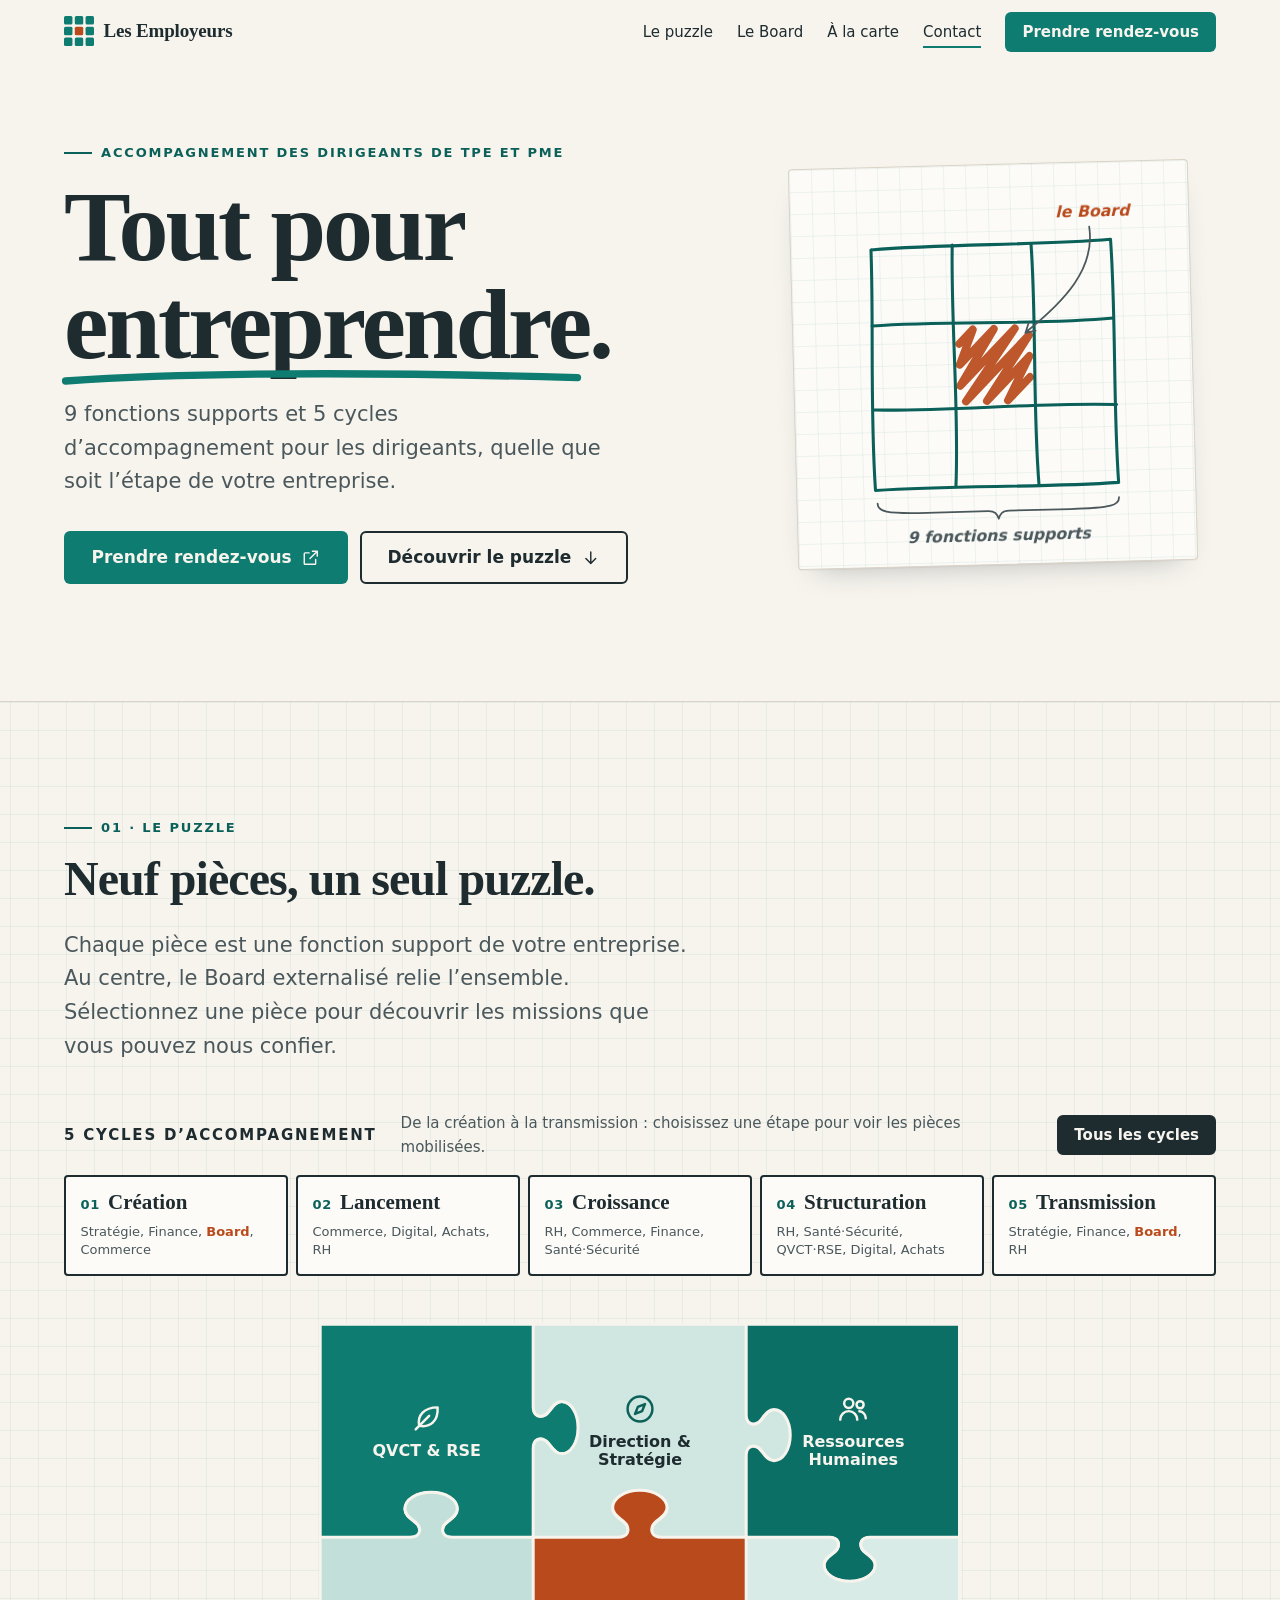
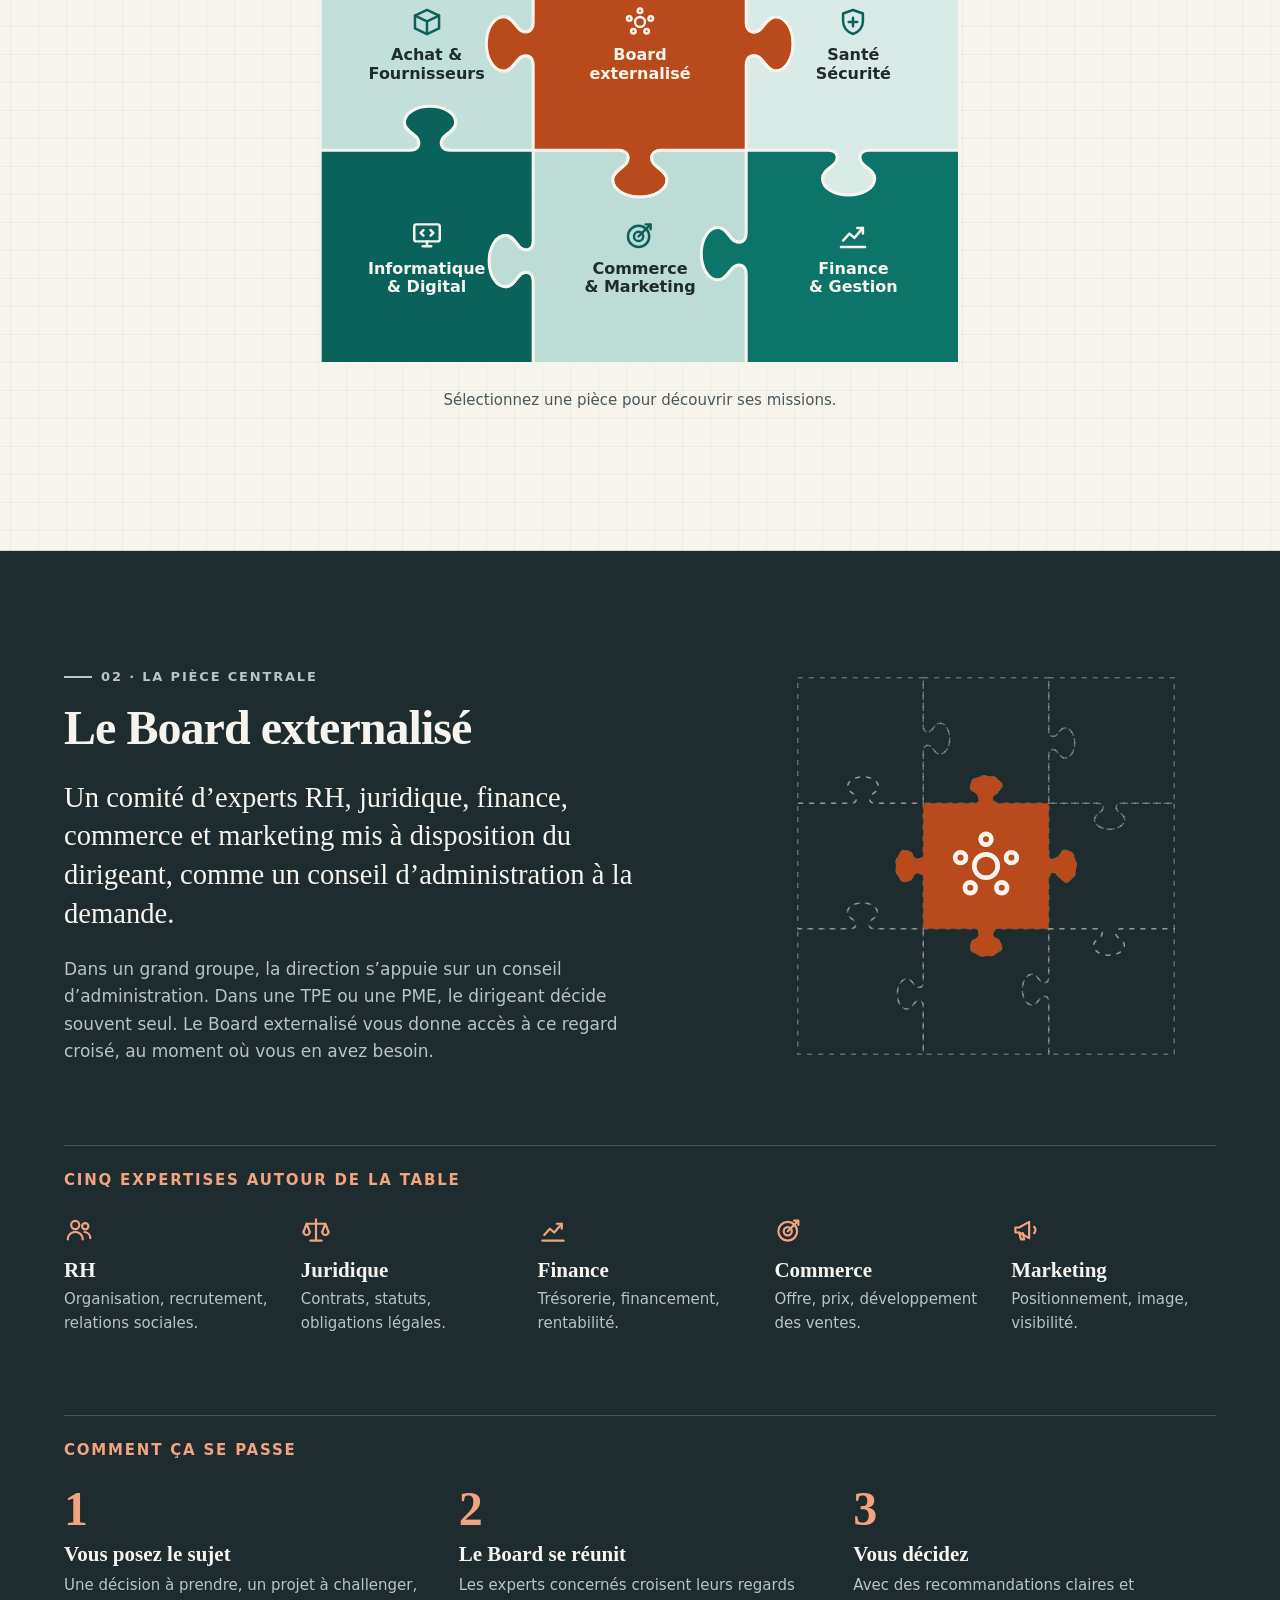
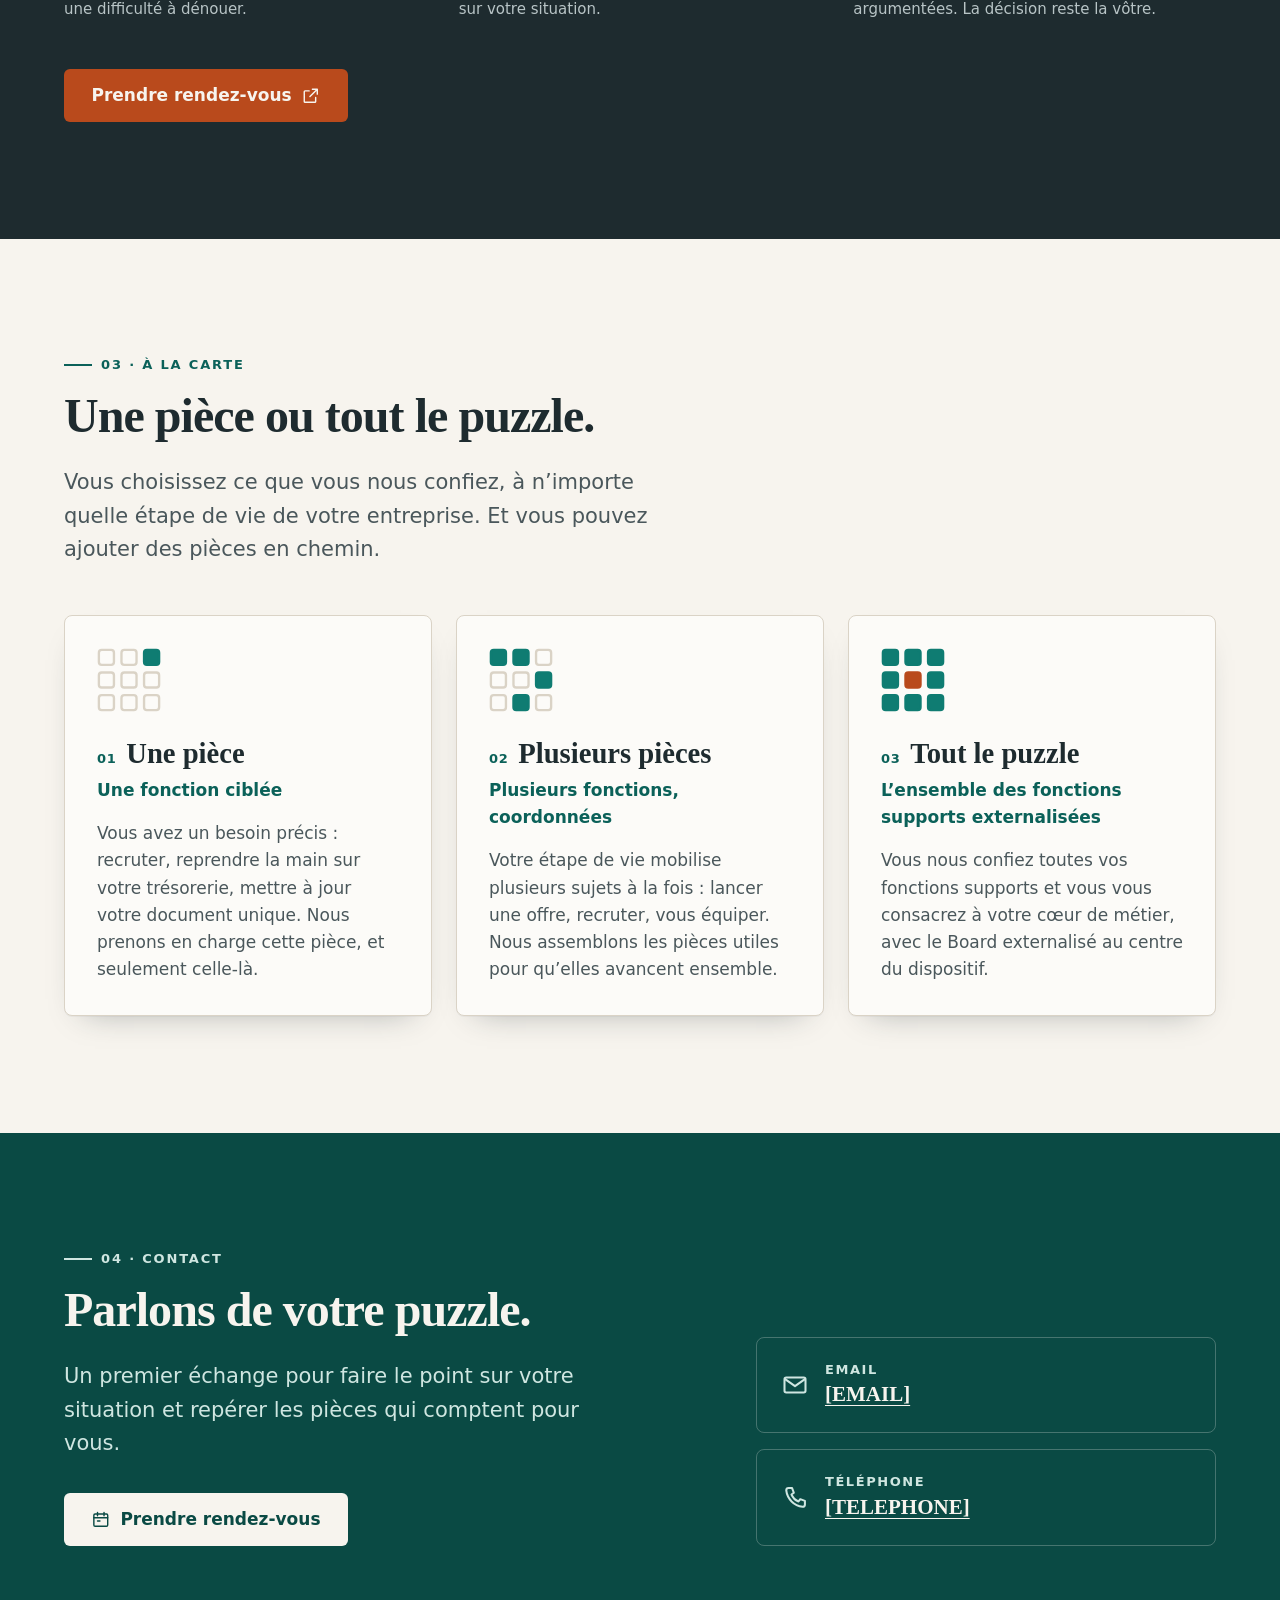
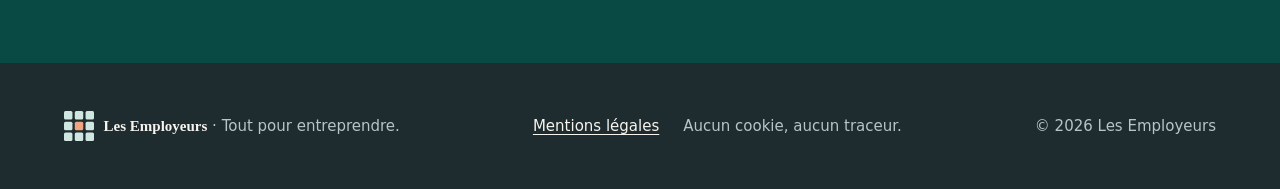
==== index.html @ e47e59ca "Site one-page Les Employeurs Site statique (HTML/CSS/JS, sans build ni ressource externe) : - puzzle" ====
<!doctype html>
<html lang="fr" class="no-js">
<head>
  <meta charset="utf-8">
  <meta name="viewport" content="width=device-width, initial-scale=1">
  <script>document.documentElement.className = document.documentElement.className.replace('no-js', 'js');</script>
  <title>Les Employeurs · Tout pour entreprendre</title>
  <meta name="description" content="Les Employeurs accompagne les dirigeants de TPE et PME : 9 fonctions supports et un Board externalisé, à confier une à une ou toutes ensemble, à chaque étape de vie de l’entreprise.">
  <link rel="canonical" href="https://les-employeurs.fr/">
  <meta name="theme-color" content="#F7F4EE">
  <link rel="icon" href="assets/img/favicon.svg" type="image/svg+xml">

  <!-- Open Graph -->
  <meta property="og:type" content="website">
  <meta property="og:locale" content="fr_FR">
  <meta property="og:site_name" content="Les Employeurs">
  <meta property="og:title" content="Les Employeurs · Tout pour entreprendre">
  <meta property="og:description" content="9 fonctions supports et 5 cycles d’accompagnement pour les dirigeants de TPE et PME, avec un Board externalisé en pièce centrale.">
  <meta property="og:url" content="https://les-employeurs.fr/">
  <meta property="og:image" content="https://les-employeurs.fr/assets/img/og-image.png">
  <meta property="og:image:alt" content="Le puzzle des 9 fonctions supports de Les Employeurs, avec le Board externalisé au centre.">
  <meta name="twitter:card" content="summary_large_image">

  <link rel="stylesheet" href="assets/css/styles.css">
  <script src="assets/js/main.js" defer></script>

  <script type="application/ld+json">
  {
    "@context": "https://schema.org",
    "@type": "ProfessionalService",
    "@id": "https://les-employeurs.fr/#organisation",
    "name": "Les Employeurs",
    "slogan": "Tout pour entreprendre.",
    "description": "Accompagnement des dirigeants de TPE et PME : 9 fonctions supports et 5 cycles d’accompagnement, avec un Board externalisé en pièce centrale.",
    "url": "https://les-employeurs.fr/",
    "logo": "https://les-employeurs.fr/assets/img/logo.svg",
    "image": "https://les-employeurs.fr/assets/img/og-image.png",
    "email": "[EMAIL]",
    "telephone": "[TELEPHONE]",
    "address": {
      "@type": "PostalAddress",
      "streetAddress": "[ADRESSE]"
    },
    "audience": {
      "@type": "BusinessAudience",
      "audienceType": "Dirigeants de TPE et PME"
    },
    "hasOfferCatalog": {
      "@type": "OfferCatalog",
      "name": "Fonctions supports",
      "itemListElement": [
        { "@type": "Offer", "itemOffered": { "@type": "Service", "name": "Direction & Stratégie" } },
        { "@type": "Offer", "itemOffered": { "@type": "Service", "name": "Ressources Humaines" } },
        { "@type": "Offer", "itemOffered": { "@type": "Service", "name": "QVCT & RSE" } },
        { "@type": "Offer", "itemOffered": { "@type": "Service", "name": "Achat & Fournisseurs" } },
        { "@type": "Offer", "itemOffered": { "@type": "Service", "name": "Board externalisé" } },
        { "@type": "Offer", "itemOffered": { "@type": "Service", "name": "Santé Sécurité" } },
        { "@type": "Offer", "itemOffered": { "@type": "Service", "name": "Informatique & Digital" } },
        { "@type": "Offer", "itemOffered": { "@type": "Service", "name": "Commerce & Marketing" } },
        { "@type": "Offer", "itemOffered": { "@type": "Service", "name": "Finance & Gestion" } }
      ]
    }
  }
  </script>
</head>
<body>
  <!-- Icônes (trait 1,75, coins arrondis), réutilisées via <use href="#…"> -->
  <svg class="sprite" aria-hidden="true" focusable="false">
    <symbol id="i-strategie" viewBox="0 0 24 24"><circle cx="12" cy="12" r="8.75"/><path d="m15.5 8.5-2 5-5 2 2-5z"/></symbol>
    <symbol id="i-rh" viewBox="0 0 24 24"><circle cx="9" cy="8" r="3.25"/><path d="M3 19.5c0-3.3 2.7-6 6-6s6 2.7 6 6"/><circle cx="17" cy="9" r="2.5"/><path d="M16.5 13.6c2.6.2 4.5 2.4 4.5 5"/></symbol>
    <symbol id="i-qvct" viewBox="0 0 24 24"><path d="M6.5 17.5C5 10 10 4.5 19.5 4.5c.5 9.5-5 14.5-13 13z"/><path d="m4 20 9.5-9.5"/></symbol>
    <symbol id="i-achats" viewBox="0 0 24 24"><path d="M3.5 7.5 12 3.5l8.5 4v9L12 20.5l-8.5-4z"/><path d="M3.5 7.5 12 11.5l8.5-4M12 11.5v9"/></symbol>
    <symbol id="i-board" viewBox="0 0 24 24"><circle cx="12" cy="12" r="3.5"/><circle cx="12" cy="4" r="1.6"/><circle cx="19.6" cy="9.5" r="1.6"/><circle cx="16.7" cy="18.5" r="1.6"/><circle cx="7.3" cy="18.5" r="1.6"/><circle cx="4.4" cy="9.5" r="1.6"/></symbol>
    <symbol id="i-sante" viewBox="0 0 24 24"><path d="M12 3.5 19 6v5.5c0 4.3-2.9 7.8-7 9-4.1-1.2-7-4.7-7-9V6z"/><path d="M12 9v6M9 12h6"/></symbol>
    <symbol id="i-digital" viewBox="0 0 24 24"><rect x="3" y="4.5" width="18" height="12" rx="1.5"/><path d="M9 20h6M12 16.5V20M9.5 8.5l-2 2 2 2M14.5 8.5l2 2-2 2"/></symbol>
    <symbol id="i-commerce" viewBox="0 0 24 24"><circle cx="11" cy="13" r="7.5"/><circle cx="11" cy="13" r="3.25"/><path d="m11 13 8.5-8.5M16 4.5h3.5V8"/></symbol>
    <symbol id="i-finance" viewBox="0 0 24 24"><path d="M3.5 20.5h17"/><path d="m5 16 4.5-5 3.5 3 6-7"/><path d="M15 7h4v4"/></symbol>
    <symbol id="i-juridique" viewBox="0 0 24 24"><path d="M12 3.5v17M7.5 20.5h9M4.5 7h15M2 13.5 4.5 7 7 13.5M17 13.5 19.5 7l2.5 6.5"/><path d="M2 13.5a2.5 2.5 0 0 0 5 0M17 13.5a2.5 2.5 0 0 0 5 0"/></symbol>
    <symbol id="i-marketing" viewBox="0 0 24 24"><path d="M3.5 10v4h3l8 4.5v-13l-8 4.5z"/><path d="M18.5 9.5a3.5 3.5 0 0 1 0 5"/><path d="m6.5 14 1.5 5.5h2.5L9.5 14.5"/></symbol>
    <symbol id="i-calendar" viewBox="0 0 24 24"><rect x="3.5" y="5" width="17" height="15" rx="1.5"/><path d="M3.5 9.5h17M8 3v4M16 3v4M8 13.5h3"/></symbol>
    <symbol id="i-mail" viewBox="0 0 24 24"><rect x="3" y="5.5" width="18" height="13" rx="1.5"/><path d="m3.5 7 8.5 6 8.5-6"/></symbol>
    <symbol id="i-phone" viewBox="0 0 24 24"><path d="M6.5 3.5h3l1.5 4-2 1.5a11 11 0 0 0 6 6l1.5-2 4 1.5v3a2 2 0 0 1-2 2A16 16 0 0 1 4.5 5.5a2 2 0 0 1 2-2z"/></symbol>
    <symbol id="i-external" viewBox="0 0 24 24"><path d="M14 4h6v6M20 4l-9 9M18 14v5a1 1 0 0 1-1 1H5a1 1 0 0 1-1-1V7a1 1 0 0 1 1-1h5"/></symbol>
    <symbol id="i-arrow-down" viewBox="0 0 24 24"><path d="M12 5v14M6 13l6 6 6-6"/></symbol>
    <symbol id="i-close" viewBox="0 0 24 24"><path d="M6 6l12 12M18 6 6 18"/></symbol>
    <symbol id="i-menu" viewBox="0 0 24 24"><path d="M4 7h16M4 12h16M4 17h16"/></symbol>
  </svg>

  <a class="skip-link" href="#contenu">Aller au contenu</a>

  <header class="site-header">
    <div class="container header-inner">
      <a class="brand" href="#accueil">
        <svg class="brand-mark" viewBox="0 0 32 32" aria-hidden="true" focusable="false">
          <rect x="0" y="0" width="9" height="9" rx="1.6"/><rect x="11.5" y="0" width="9" height="9" rx="1.6"/><rect x="23" y="0" width="9" height="9" rx="1.6"/>
          <rect x="0" y="11.5" width="9" height="9" rx="1.6"/><rect class="brand-mark-board" x="11.5" y="11.5" width="9" height="9" rx="1.6"/><rect x="23" y="11.5" width="9" height="9" rx="1.6"/>
          <rect x="0" y="23" width="9" height="9" rx="1.6"/><rect x="11.5" y="23" width="9" height="9" rx="1.6"/><rect x="23" y="23" width="9" height="9" rx="1.6"/>
        </svg>
        <span class="brand-name">Les Employeurs</span>
      </a>

      <nav class="site-nav" id="site-nav" aria-label="Navigation principale">
        <ul>
          <li><a href="#puzzle">Le puzzle</a></li>
          <li><a href="#board">Le Board</a></li>
          <li><a href="#formules">À la carte</a></li>
          <li><a href="#contact">Contact</a></li>
        </ul>
      </nav>

      <a class="btn btn--primary btn--sm header-cta" href="[URL_RDV]" target="_blank" rel="noopener"><span class="label-long">Prendre rendez-vous</span><span class="label-short" aria-hidden="true">Rendez-vous</span><span class="sr-only"> (nouvel onglet)</span></a>

      <button class="nav-toggle" type="button" aria-expanded="false" aria-controls="site-nav">
        <svg class="icon" aria-hidden="true" focusable="false"><use href="#i-menu"/></svg>
        <span class="sr-only">Menu</span>
      </button>
    </div>
  </header>

  <main id="contenu">

    <!-- ============ 1. Hero ============ -->
    <section class="hero" id="accueil" aria-labelledby="hero-title">
      <div class="container hero-grid">
        <div class="hero-text">
          <p class="kicker">Accompagnement des dirigeants de TPE et PME</p>
          <h1 class="hero-title" id="hero-title">Tout pour <span class="marker">entreprendre<svg class="marker-line" viewBox="0 0 320 12" aria-hidden="true" focusable="false"><path class="draw" pathLength="1" style="--d:.35s" d="M4 8.5C78 3.5 192 3 316 6.5"/></svg></span>.</h1>
          <p class="hero-lead">9 fonctions supports et 5 cycles d’accompagnement pour les dirigeants, quelle que soit l’étape de votre entreprise.</p>
          <div class="hero-actions">
            <a class="btn btn--primary btn--lg" href="[URL_RDV]" target="_blank" rel="noopener">Prendre rendez-vous<span class="sr-only"> (nouvel onglet)</span><svg class="icon" aria-hidden="true" focusable="false"><use href="#i-external"/></svg></a>
            <a class="btn btn--ghost btn--lg" href="#puzzle">Découvrir le puzzle<svg class="icon" aria-hidden="true" focusable="false"><use href="#i-arrow-down"/></svg></a>
          </div>
        </div>

        <figure class="sketch">
          <svg class="sketch-art" viewBox="0 0 400 410" role="img" aria-labelledby="sketch-title">
            <title id="sketch-title">Croquis : une grille de neuf pièces, la pièce centrale (le Board) coloriée en orange.</title>
            <path class="sk-hatch draw" pathLength="1" style="--d:1.1s" d="M162 176L178 160L162 200L202 160L162 224L226 160L168 242L242 168L192 242L242 192L216 242L242 216"/>
            <path class="sk-line draw" pathLength="1" style="--d:0s" d="M64 66C150 61 250 66 338 61C342 150 336 250 340 339C250 343 150 337 62 341C58 250 65 150 64 66"/>
            <path class="sk-line draw" pathLength="1" style="--d:.45s" d="M157 63C153 150 160 250 154 339"/>
            <path class="sk-line draw" pathLength="1" style="--d:.55s" d="M247 64C251 150 244 250 249 340"/>
            <path class="sk-line draw" pathLength="1" style="--d:.65s" d="M63 153C150 149 250 157 339 151"/>
            <path class="sk-line draw" pathLength="1" style="--d:.75s" d="M62 249C150 253 250 245 340 250"/>
            <path class="sk-note draw" pathLength="1" style="--d:1.6s" d="M314 46C320 94 284 130 238 165M249.7 163.1 238 165.5 242 154"/>
            <text class="sk-text sk-text--board fade" style="--d:1.7s" x="318" y="34" text-anchor="middle">le Board</text>
            <path class="sk-note draw" pathLength="1" style="--d:1.9s" d="M64 356C64 365 72 368 120 368H190C198 368 200 371 202 377C204 371 206 368 214 368H284C332 368 340 365 340 356"/>
            <text class="sk-text fade" style="--d:2s" x="202" y="402" text-anchor="middle">9 fonctions supports</text>
          </svg>
        </figure>
      </div>
    </section>

    <!-- ============ 2. Le puzzle ============ -->
    <section class="section section--puzzle" id="puzzle" aria-labelledby="puzzle-title">
      <div class="container">
        <header class="section-head">
          <p class="kicker">01 · Le puzzle</p>
          <h2 id="puzzle-title">Neuf pièces, un seul puzzle.</h2>
          <p class="section-lead">Chaque pièce est une fonction support de votre entreprise. Au centre, le Board externalisé relie l’ensemble. Sélectionnez une pièce pour découvrir les missions que vous pouvez nous confier.</p>
        </header>

        <!-- Frise des 5 cycles -->
        <div class="cycles">
          <div class="cycles-head">
            <h3 class="cycles-title">5 cycles d’accompagnement</h3>
            <p class="cycles-hint">De la création à la transmission : choisissez une étape pour voir les pièces mobilisées.</p>
            <button type="button" class="cycle-reset" data-cycle="all" aria-pressed="true">Tous les cycles</button>
          </div>
          <ol class="cycles-list">
            <li><button type="button" class="cycle-btn" data-cycle="creation" aria-pressed="false"><span class="cycle-num">01</span> <span class="cycle-name">Création</span> <span class="cycle-pieces">Stratégie, Finance, <b>Board</b>, Commerce</span></button></li>
            <li><button type="button" class="cycle-btn" data-cycle="lancement" aria-pressed="false"><span class="cycle-num">02</span> <span class="cycle-name">Lancement</span> <span class="cycle-pieces">Commerce, Digital, Achats, RH</span></button></li>
            <li><button type="button" class="cycle-btn" data-cycle="croissance" aria-pressed="false"><span class="cycle-num">03</span> <span class="cycle-name">Croissance</span> <span class="cycle-pieces">RH, Commerce, Finance, Santé·Sécurité</span></button></li>
            <li><button type="button" class="cycle-btn" data-cycle="structuration" aria-pressed="false"><span class="cycle-num">04</span> <span class="cycle-name">Structuration</span> <span class="cycle-pieces">RH, Santé·Sécurité, QVCT·RSE, Digital, Achats</span></button></li>
            <li><button type="button" class="cycle-btn" data-cycle="transmission" aria-pressed="false"><span class="cycle-num">05</span> <span class="cycle-name">Transmission</span> <span class="cycle-pieces">Stratégie, Finance, <b>Board</b>, RH</span></button></li>
          </ol>
        </div>

        <!-- Le puzzle 3×3 : chaque pièce ouvre son panneau de détail -->
        <div class="puzzle-wrap">
          <ul class="puzzle" role="list" aria-label="Les 9 pièces du puzzle">
          <li class="puzzle-slot">
            <button type="button" class="piece piece--dark" id="piece-qvct" data-piece="qvct" data-cycles="structuration" data-short="QVCT·RSE" commandfor="fonction-qvct" command="show-modal" aria-haspopup="dialog" style="--i:0">
              <span class="piece-body">
                <svg class="piece-shape" viewBox="-48 -48 296 296" aria-hidden="true" focusable="false">
                  <defs><path id="pz-qvct" d="M0 0L200 0L200 77.4C200 86.2 205.9 87.6 210.8 85.2C215.7 82.9 218.6 72.5 226.5 72.5C235.3 72.5 242.1 83.3 242.1 97C242.1 110.7 235.3 121.5 226.5 121.5C218.6 121.5 215.7 111.1 210.8 108.8C205.9 106.4 200 107.8 200 116.6L200 200L123.6 200C114.8 200 113.4 194.1 115.8 189.2C118.1 184.3 128.5 181.4 128.5 173.5C128.5 164.7 117.7 157.9 104 157.9C90.3 157.9 79.5 164.7 79.5 173.5C79.5 181.4 89.9 184.3 92.2 189.2C94.6 194.1 93.2 200 84.4 200L0 200L0 0Z" vector-effect="non-scaling-stroke"/></defs>
                  <use class="piece-fill" href="#pz-qvct"/>
                  <use class="piece-ring" href="#pz-qvct"/>
                  <use class="piece-ring-core" href="#pz-qvct"/>
                </svg>
                <span class="piece-content">
                  <svg class="icon piece-icon" aria-hidden="true" focusable="false"><use href="#i-qvct"/></svg>
                  <span class="piece-label">QVCT &amp; RSE</span>
                  <span class="piece-label-short" aria-hidden="true">QVCT·<wbr>RSE</span>
                </span>
              </span>
            </button>
          </li>
          <li class="puzzle-slot">
            <button type="button" class="piece piece--light" id="piece-strategie" data-piece="strategie" data-cycles="creation transmission" data-short="Stratégie" commandfor="fonction-strategie" command="show-modal" aria-haspopup="dialog" style="--i:1">
              <span class="piece-body">
                <svg class="piece-shape" viewBox="152 -48 296 296" aria-hidden="true" focusable="false">
                  <defs><path id="pz-strategie" d="M200 0L400 0L400 84.8C400 93.4 405.8 94.8 410.6 92.5C415.4 90.2 418.2 80 425.9 80C434.6 80 441.3 90.6 441.3 104C441.3 117.4 434.6 128 425.9 128C418.2 128 415.4 117.8 410.6 115.5C405.8 113.2 400 114.6 400 123.2L400 200L320.4 200C311.2 200 309.8 193.9 312.2 188.8C314.7 183.7 325.5 180.6 325.5 172.5C325.5 163.3 314.3 156.1 300 156.1C285.7 156.1 274.5 163.3 274.5 172.5C274.5 180.6 285.3 183.7 287.8 188.8C290.2 193.9 288.8 200 279.6 200L200 200L200 116.6C200 107.8 205.9 106.4 210.8 108.8C215.7 111.1 218.6 121.5 226.5 121.5C235.3 121.5 242.1 110.7 242.1 97C242.1 83.3 235.3 72.5 226.5 72.5C218.6 72.5 215.7 82.9 210.8 85.2C205.9 87.6 200 86.2 200 77.4L200 0Z" vector-effect="non-scaling-stroke"/></defs>
                  <use class="piece-fill" href="#pz-strategie"/>
                  <use class="piece-ring" href="#pz-strategie"/>
                  <use class="piece-ring-core" href="#pz-strategie"/>
                </svg>
                <span class="piece-content">
                  <svg class="icon piece-icon" aria-hidden="true" focusable="false"><use href="#i-strategie"/></svg>
                  <span class="piece-label">Direction &amp; Stratégie</span>
                  <span class="piece-label-short" aria-hidden="true">Stratégie</span>
                </span>
              </span>
            </button>
          </li>
          <li class="puzzle-slot">
            <button type="button" class="piece piece--dark" id="piece-rh" data-piece="rh" data-cycles="lancement croissance structuration transmission" data-short="RH" commandfor="fonction-rh" command="show-modal" aria-haspopup="dialog" style="--i:2">
              <span class="piece-body">
                <svg class="piece-shape" viewBox="352 -48 296 296" aria-hidden="true" focusable="false">
                  <defs><path id="pz-rh" d="M400 0L600 0L600 200L516.2 200C507.6 200 506.2 205.8 508.5 210.6C510.8 215.4 521 218.2 521 225.9C521 234.6 510.4 241.3 497 241.3C483.6 241.3 473 234.6 473 225.9C473 218.2 483.2 215.4 485.5 210.6C487.8 205.8 486.4 200 477.8 200L400 200L400 123.2C400 114.6 405.8 113.2 410.6 115.5C415.4 117.8 418.2 128 425.9 128C434.6 128 441.3 117.4 441.3 104C441.3 90.6 434.6 80 425.9 80C418.2 80 415.4 90.2 410.6 92.5C405.8 94.8 400 93.4 400 84.8L400 0Z" vector-effect="non-scaling-stroke"/></defs>
                  <use class="piece-fill" href="#pz-rh"/>
                  <use class="piece-ring" href="#pz-rh"/>
                  <use class="piece-ring-core" href="#pz-rh"/>
                </svg>
                <span class="piece-content">
                  <svg class="icon piece-icon" aria-hidden="true" focusable="false"><use href="#i-rh"/></svg>
                  <span class="piece-label">Ressources Humaines</span>
                  <span class="piece-label-short" aria-hidden="true">RH</span>
                </span>
              </span>
            </button>
          </li>
          <li class="puzzle-slot">
            <button type="button" class="piece piece--light" id="piece-achats" data-piece="achats" data-cycles="lancement structuration" data-short="Achats" commandfor="fonction-achats" command="show-modal" aria-haspopup="dialog" style="--i:3">
              <span class="piece-body">
                <svg class="piece-shape" viewBox="-48 152 296 296" aria-hidden="true" focusable="false">
                  <defs><path id="pz-achats" d="M0 200L84.4 200C93.2 200 94.6 194.1 92.2 189.2C89.9 184.3 79.5 181.4 79.5 173.5C79.5 164.7 90.3 157.9 104 157.9C117.7 157.9 128.5 164.7 128.5 173.5C128.5 181.4 118.1 184.3 115.8 189.2C113.4 194.1 114.8 200 123.6 200L200 200L200 279.6C200 288.8 193.9 290.2 188.8 287.8C183.7 285.3 180.6 274.5 172.5 274.5C163.3 274.5 156.1 285.7 156.1 300C156.1 314.3 163.3 325.5 172.5 325.5C180.6 325.5 183.7 314.7 188.8 312.2C193.9 309.8 200 311.2 200 320.4L200 400L122.2 400C113.6 400 112.2 394.2 114.5 389.4C116.8 384.6 127 381.8 127 374.1C127 365.4 116.4 358.7 103 358.7C89.6 358.7 79 365.4 79 374.1C79 381.8 89.2 384.6 91.5 389.4C93.8 394.2 92.4 400 83.8 400L0 400L0 200Z" vector-effect="non-scaling-stroke"/></defs>
                  <use class="piece-fill" href="#pz-achats"/>
                  <use class="piece-ring" href="#pz-achats"/>
                  <use class="piece-ring-core" href="#pz-achats"/>
                </svg>
                <span class="piece-content">
                  <svg class="icon piece-icon" aria-hidden="true" focusable="false"><use href="#i-achats"/></svg>
                  <span class="piece-label">Achat &amp; Fournisseurs</span>
                  <span class="piece-label-short" aria-hidden="true">Achats</span>
                </span>
              </span>
            </button>
          </li>
          <li class="puzzle-slot">
            <button type="button" class="piece piece--board" id="piece-board" data-piece="board" data-cycles="creation transmission" data-short="Board" commandfor="fonction-board" command="show-modal" aria-haspopup="dialog" style="--i:4">
              <span class="piece-body">
                <svg class="piece-shape" viewBox="152 152 296 296" aria-hidden="true" focusable="false">
                  <defs><path id="pz-board" d="M200 200L279.6 200C288.8 200 290.2 193.9 287.8 188.8C285.3 183.7 274.5 180.6 274.5 172.5C274.5 163.3 285.7 156.1 300 156.1C314.3 156.1 325.5 163.3 325.5 172.5C325.5 180.6 314.7 183.7 312.2 188.8C309.8 193.9 311.2 200 320.4 200L400 200L400 279.6C400 288.8 406.1 290.2 411.2 287.8C416.3 285.3 419.4 274.5 427.5 274.5C436.7 274.5 443.9 285.7 443.9 300C443.9 314.3 436.7 325.5 427.5 325.5C419.4 325.5 416.3 314.7 411.2 312.2C406.1 309.8 400 311.2 400 320.4L400 400L320.4 400C311.2 400 309.8 406.1 312.2 411.2C314.7 416.3 325.5 419.4 325.5 427.5C325.5 436.7 314.3 443.9 300 443.9C285.7 443.9 274.5 436.7 274.5 427.5C274.5 419.4 285.3 416.3 287.8 411.2C290.2 406.1 288.8 400 279.6 400L200 400L200 320.4C200 311.2 193.9 309.8 188.8 312.2C183.7 314.7 180.6 325.5 172.5 325.5C163.3 325.5 156.1 314.3 156.1 300C156.1 285.7 163.3 274.5 172.5 274.5C180.6 274.5 183.7 285.3 188.8 287.8C193.9 290.2 200 288.8 200 279.6L200 200Z" vector-effect="non-scaling-stroke"/></defs>
                  <use class="piece-fill" href="#pz-board"/>
                  <use class="piece-ring" href="#pz-board"/>
                  <use class="piece-ring-core" href="#pz-board"/>
                </svg>
                <span class="piece-content">
                  <svg class="icon piece-icon" aria-hidden="true" focusable="false"><use href="#i-board"/></svg>
                  <span class="piece-label">Board externalisé</span>
                  <span class="piece-label-short" aria-hidden="true">Board</span>
                </span>
              </span>
            </button>
          </li>
          <li class="puzzle-slot">
            <button type="button" class="piece piece--light" id="piece-sante" data-piece="sante" data-cycles="croissance structuration" data-short="Santé·Sécurité" commandfor="fonction-sante" command="show-modal" aria-haspopup="dialog" style="--i:5">
              <span class="piece-body">
                <svg class="piece-shape" viewBox="352 152 296 296" aria-hidden="true" focusable="false">
                  <defs><path id="pz-sante" d="M400 200L477.8 200C486.4 200 487.8 205.8 485.5 210.6C483.2 215.4 473 218.2 473 225.9C473 234.6 483.6 241.3 497 241.3C510.4 241.3 521 234.6 521 225.9C521 218.2 510.8 215.4 508.5 210.6C506.2 205.8 507.6 200 516.2 200L600 200L600 400L515.6 400C506.8 400 505.4 405.9 507.8 410.8C510.1 415.7 520.5 418.6 520.5 426.5C520.5 435.3 509.7 442.1 496 442.1C482.3 442.1 471.5 435.3 471.5 426.5C471.5 418.6 481.9 415.7 484.2 410.8C486.6 405.9 485.2 400 476.4 400L400 400L400 320.4C400 311.2 406.1 309.8 411.2 312.2C416.3 314.7 419.4 325.5 427.5 325.5C436.7 325.5 443.9 314.3 443.9 300C443.9 285.7 436.7 274.5 427.5 274.5C419.4 274.5 416.3 285.3 411.2 287.8C406.1 290.2 400 288.8 400 279.6L400 200Z" vector-effect="non-scaling-stroke"/></defs>
                  <use class="piece-fill" href="#pz-sante"/>
                  <use class="piece-ring" href="#pz-sante"/>
                  <use class="piece-ring-core" href="#pz-sante"/>
                </svg>
                <span class="piece-content">
                  <svg class="icon piece-icon" aria-hidden="true" focusable="false"><use href="#i-sante"/></svg>
                  <span class="piece-label">Santé Sécurité</span>
                  <span class="piece-label-short" aria-hidden="true">Santé·<wbr>Sécurité</span>
                </span>
              </span>
            </button>
          </li>
          <li class="puzzle-slot">
            <button type="button" class="piece piece--dark" id="piece-digital" data-piece="digital" data-cycles="lancement structuration" data-short="Digital" commandfor="fonction-digital" command="show-modal" aria-haspopup="dialog" style="--i:6">
              <span class="piece-body">
                <svg class="piece-shape" viewBox="-48 352 296 296" aria-hidden="true" focusable="false">
                  <defs><path id="pz-digital" d="M0 400L83.8 400C92.4 400 93.8 394.2 91.5 389.4C89.2 384.6 79 381.8 79 374.1C79 365.4 89.6 358.7 103 358.7C116.4 358.7 127 365.4 127 374.1C127 381.8 116.8 384.6 114.5 389.4C112.2 394.2 113.6 400 122.2 400L200 400L200 484.8C200 493.4 194.2 494.8 189.4 492.5C184.6 490.2 181.8 480 174.1 480C165.4 480 158.7 490.6 158.7 504C158.7 517.4 165.4 528 174.1 528C181.8 528 184.6 517.8 189.4 515.5C194.2 513.2 200 514.6 200 523.2L200 600L0 600L0 400Z" vector-effect="non-scaling-stroke"/></defs>
                  <use class="piece-fill" href="#pz-digital"/>
                  <use class="piece-ring" href="#pz-digital"/>
                  <use class="piece-ring-core" href="#pz-digital"/>
                </svg>
                <span class="piece-content">
                  <svg class="icon piece-icon" aria-hidden="true" focusable="false"><use href="#i-digital"/></svg>
                  <span class="piece-label">Informatique &amp; Digital</span>
                  <span class="piece-label-short" aria-hidden="true">Digital</span>
                </span>
              </span>
            </button>
          </li>
          <li class="puzzle-slot">
            <button type="button" class="piece piece--light" id="piece-commerce" data-piece="commerce" data-cycles="creation lancement croissance" data-short="Commerce" commandfor="fonction-commerce" command="show-modal" aria-haspopup="dialog" style="--i:7">
              <span class="piece-body">
                <svg class="piece-shape" viewBox="152 352 296 296" aria-hidden="true" focusable="false">
                  <defs><path id="pz-commerce" d="M200 400L279.6 400C288.8 400 290.2 406.1 287.8 411.2C285.3 416.3 274.5 419.4 274.5 427.5C274.5 436.7 285.7 443.9 300 443.9C314.3 443.9 325.5 436.7 325.5 427.5C325.5 419.4 314.7 416.3 312.2 411.2C309.8 406.1 311.2 400 320.4 400L400 400L400 477.4C400 486.2 394.1 487.6 389.2 485.2C384.3 482.9 381.4 472.5 373.5 472.5C364.7 472.5 357.9 483.3 357.9 497C357.9 510.7 364.7 521.5 373.5 521.5C381.4 521.5 384.3 511.1 389.2 508.8C394.1 506.4 400 507.8 400 516.6L400 600L200 600L200 523.2C200 514.6 194.2 513.2 189.4 515.5C184.6 517.8 181.8 528 174.1 528C165.4 528 158.7 517.4 158.7 504C158.7 490.6 165.4 480 174.1 480C181.8 480 184.6 490.2 189.4 492.5C194.2 494.8 200 493.4 200 484.8L200 400Z" vector-effect="non-scaling-stroke"/></defs>
                  <use class="piece-fill" href="#pz-commerce"/>
                  <use class="piece-ring" href="#pz-commerce"/>
                  <use class="piece-ring-core" href="#pz-commerce"/>
                </svg>
                <span class="piece-content">
                  <svg class="icon piece-icon" aria-hidden="true" focusable="false"><use href="#i-commerce"/></svg>
                  <span class="piece-label">Commerce &amp; Marketing</span>
                  <span class="piece-label-short" aria-hidden="true">Commerce</span>
                </span>
              </span>
            </button>
          </li>
          <li class="puzzle-slot">
            <button type="button" class="piece piece--dark" id="piece-finance" data-piece="finance" data-cycles="creation croissance transmission" data-short="Finance" commandfor="fonction-finance" command="show-modal" aria-haspopup="dialog" style="--i:8">
              <span class="piece-body">
                <svg class="piece-shape" viewBox="352 352 296 296" aria-hidden="true" focusable="false">
                  <defs><path id="pz-finance" d="M400 400L476.4 400C485.2 400 486.6 405.9 484.2 410.8C481.9 415.7 471.5 418.6 471.5 426.5C471.5 435.3 482.3 442.1 496 442.1C509.7 442.1 520.5 435.3 520.5 426.5C520.5 418.6 510.1 415.7 507.8 410.8C505.4 405.9 506.8 400 515.6 400L600 400L600 600L400 600L400 516.6C400 507.8 394.1 506.4 389.2 508.8C384.3 511.1 381.4 521.5 373.5 521.5C364.7 521.5 357.9 510.7 357.9 497C357.9 483.3 364.7 472.5 373.5 472.5C381.4 472.5 384.3 482.9 389.2 485.2C394.1 487.6 400 486.2 400 477.4L400 400Z" vector-effect="non-scaling-stroke"/></defs>
                  <use class="piece-fill" href="#pz-finance"/>
                  <use class="piece-ring" href="#pz-finance"/>
                  <use class="piece-ring-core" href="#pz-finance"/>
                </svg>
                <span class="piece-content">
                  <svg class="icon piece-icon" aria-hidden="true" focusable="false"><use href="#i-finance"/></svg>
                  <span class="piece-label">Finance &amp; Gestion</span>
                  <span class="piece-label-short" aria-hidden="true">Finance</span>
                </span>
              </span>
            </button>
          </li>
          </ul>
          <p class="puzzle-status" id="puzzle-status" role="status">Sélectionnez une pièce pour découvrir ses missions.</p>
        </div>

        <!-- Panneaux de détail (dialog natif). Sans JavaScript, ils s’affichent ici sous forme de fiches. -->
        <div class="piece-details">
          <p class="piece-details-title">Les 9 fonctions en détail</p>
        <dialog class="piece-dialog piece-dialog--dark" id="fonction-qvct" aria-labelledby="fonction-qvct-titre" closedby="any">
          <div class="dialog-panel">
            <header class="dialog-head">
              <div class="dialog-bar">
                <p class="dialog-kicker"><svg class="dialog-locator" viewBox="0 0 34 34" aria-hidden="true" focusable="false"><rect class="is-current" x="1" y="1" width="8" height="8" rx="1.5"/><rect x="13" y="1" width="8" height="8" rx="1.5"/><rect x="25" y="1" width="8" height="8" rx="1.5"/><rect x="1" y="13" width="8" height="8" rx="1.5"/><rect class="is-board" x="13" y="13" width="8" height="8" rx="1.5"/><rect x="25" y="13" width="8" height="8" rx="1.5"/><rect x="1" y="25" width="8" height="8" rx="1.5"/><rect x="13" y="25" width="8" height="8" rx="1.5"/><rect x="25" y="25" width="8" height="8" rx="1.5"/></svg>Fonction support <span class="dialog-count">01&nbsp;/&nbsp;09</span></p>
                <form method="dialog" class="dialog-close-form">
                  <button type="submit" class="dialog-close" aria-label="Fermer le détail">
                    <svg class="icon" aria-hidden="true" focusable="false"><use href="#i-close"/></svg>
                  </button>
                </form>
              </div>
              <svg class="icon dialog-icon" aria-hidden="true" focusable="false"><use href="#i-qvct"/></svg>
              <h3 class="dialog-title" id="fonction-qvct-titre">QVCT &amp; RSE</h3>
            </header>
            <div class="dialog-body">
              <p class="dialog-lead">La qualité de vie et des conditions de travail et la responsabilité sociétale ne sont pas des slogans&nbsp;: ce sont des leviers d’engagement pour vos équipes et d’attractivité pour votre entreprise. Nous vous aidons à passer des intentions aux actions concrètes, à la mesure de votre structure.</p>
              <h4 class="dialog-subtitle">Exemples de missions</h4>
              <ol class="missions">
                <li>Réaliser un état des lieux de la qualité de vie au travail avec vos équipes</li>
                <li>Construire un plan d’actions RSE réaliste et suivi dans le temps</li>
                <li>Animer des ateliers pour impliquer vos collaborateurs dans la démarche</li>
              </ol>
              <p class="dialog-partner"><span class="dialog-partner-label">Partenaire</span> <strong>Gingerence</strong></p>
              <h4 class="dialog-subtitle">Cycles concernés</h4>
              <ul class="tags">
                <li>Structuration</li>
              </ul>
              <p class="dialog-cta">
                <a class="btn btn--primary" href="[URL_RDV]" target="_blank" rel="noopener">Prendre rendez-vous<span class="sr-only"> (nouvel onglet)</span><svg class="icon" aria-hidden="true" focusable="false"><use href="#i-external"/></svg></a>
              </p>
            </div>
          </div>
        </dialog>
        <dialog class="piece-dialog piece-dialog--light" id="fonction-strategie" aria-labelledby="fonction-strategie-titre" closedby="any">
          <div class="dialog-panel">
            <header class="dialog-head">
              <div class="dialog-bar">
                <p class="dialog-kicker"><svg class="dialog-locator" viewBox="0 0 34 34" aria-hidden="true" focusable="false"><rect x="1" y="1" width="8" height="8" rx="1.5"/><rect class="is-current" x="13" y="1" width="8" height="8" rx="1.5"/><rect x="25" y="1" width="8" height="8" rx="1.5"/><rect x="1" y="13" width="8" height="8" rx="1.5"/><rect class="is-board" x="13" y="13" width="8" height="8" rx="1.5"/><rect x="25" y="13" width="8" height="8" rx="1.5"/><rect x="1" y="25" width="8" height="8" rx="1.5"/><rect x="13" y="25" width="8" height="8" rx="1.5"/><rect x="25" y="25" width="8" height="8" rx="1.5"/></svg>Fonction support <span class="dialog-count">02&nbsp;/&nbsp;09</span></p>
                <form method="dialog" class="dialog-close-form">
                  <button type="submit" class="dialog-close" aria-label="Fermer le détail">
                    <svg class="icon" aria-hidden="true" focusable="false"><use href="#i-close"/></svg>
                  </button>
                </form>
              </div>
              <svg class="icon dialog-icon" aria-hidden="true" focusable="false"><use href="#i-strategie"/></svg>
              <h3 class="dialog-title" id="fonction-strategie-titre">Direction &amp; Stratégie</h3>
            </header>
            <div class="dialog-body">
              <p class="dialog-lead">Prendre du recul pour savoir où va votre entreprise, et pourquoi. Nous vous aidons à clarifier votre vision, à fixer un cap réaliste et à piloter les décisions qui engagent l’avenir. Vous gardez la main, avec un regard extérieur à vos côtés.</p>
              <h4 class="dialog-subtitle">Exemples de missions</h4>
              <ol class="missions">
                <li>Formaliser votre vision et vos priorités à moyen terme</li>
                <li>Traduire le cap en plan d’action, avec des indicateurs de pilotage</li>
                <li>Préparer une décision clé&nbsp;: investissement, nouveau marché, arrivée d’un associé</li>
              </ol>
              <h4 class="dialog-subtitle">Cycles concernés</h4>
              <ul class="tags">
                <li>Création</li>
                <li>Transmission</li>
              </ul>
              <p class="dialog-cta">
                <a class="btn btn--primary" href="[URL_RDV]" target="_blank" rel="noopener">Prendre rendez-vous<span class="sr-only"> (nouvel onglet)</span><svg class="icon" aria-hidden="true" focusable="false"><use href="#i-external"/></svg></a>
              </p>
            </div>
          </div>
        </dialog>
        <dialog class="piece-dialog piece-dialog--dark" id="fonction-rh" aria-labelledby="fonction-rh-titre" closedby="any">
          <div class="dialog-panel">
            <header class="dialog-head">
              <div class="dialog-bar">
                <p class="dialog-kicker"><svg class="dialog-locator" viewBox="0 0 34 34" aria-hidden="true" focusable="false"><rect x="1" y="1" width="8" height="8" rx="1.5"/><rect x="13" y="1" width="8" height="8" rx="1.5"/><rect class="is-current" x="25" y="1" width="8" height="8" rx="1.5"/><rect x="1" y="13" width="8" height="8" rx="1.5"/><rect class="is-board" x="13" y="13" width="8" height="8" rx="1.5"/><rect x="25" y="13" width="8" height="8" rx="1.5"/><rect x="1" y="25" width="8" height="8" rx="1.5"/><rect x="13" y="25" width="8" height="8" rx="1.5"/><rect x="25" y="25" width="8" height="8" rx="1.5"/></svg>Fonction support <span class="dialog-count">03&nbsp;/&nbsp;09</span></p>
                <form method="dialog" class="dialog-close-form">
                  <button type="submit" class="dialog-close" aria-label="Fermer le détail">
                    <svg class="icon" aria-hidden="true" focusable="false"><use href="#i-close"/></svg>
                  </button>
                </form>
              </div>
              <svg class="icon dialog-icon" aria-hidden="true" focusable="false"><use href="#i-rh"/></svg>
              <h3 class="dialog-title" id="fonction-rh-titre">Ressources Humaines</h3>
            </header>
            <div class="dialog-body">
              <p class="dialog-lead">Vos équipes font votre entreprise&nbsp;: encore faut-il les trouver, les accueillir et les garder. Nous prenons en charge tout ou partie de la fonction RH, du recrutement à la gestion du quotidien. Vous vous concentrez sur votre métier, vos collaborateurs sont suivis.</p>
              <h4 class="dialog-subtitle">Exemples de missions</h4>
              <ol class="missions">
                <li>Définir un poste, diffuser l’offre et conduire le recrutement</li>
                <li>Organiser l’intégration des nouveaux arrivants</li>
                <li>Mettre en place les entretiens annuels et les plans de développement des compétences</li>
              </ol>
              <h4 class="dialog-subtitle">Cycles concernés</h4>
              <ul class="tags">
                <li>Lancement</li>
                <li>Croissance</li>
                <li>Structuration</li>
                <li>Transmission</li>
              </ul>
              <p class="dialog-cta">
                <a class="btn btn--primary" href="[URL_RDV]" target="_blank" rel="noopener">Prendre rendez-vous<span class="sr-only"> (nouvel onglet)</span><svg class="icon" aria-hidden="true" focusable="false"><use href="#i-external"/></svg></a>
              </p>
            </div>
          </div>
        </dialog>
        <dialog class="piece-dialog piece-dialog--light" id="fonction-achats" aria-labelledby="fonction-achats-titre" closedby="any">
          <div class="dialog-panel">
            <header class="dialog-head">
              <div class="dialog-bar">
                <p class="dialog-kicker"><svg class="dialog-locator" viewBox="0 0 34 34" aria-hidden="true" focusable="false"><rect x="1" y="1" width="8" height="8" rx="1.5"/><rect x="13" y="1" width="8" height="8" rx="1.5"/><rect x="25" y="1" width="8" height="8" rx="1.5"/><rect class="is-current" x="1" y="13" width="8" height="8" rx="1.5"/><rect class="is-board" x="13" y="13" width="8" height="8" rx="1.5"/><rect x="25" y="13" width="8" height="8" rx="1.5"/><rect x="1" y="25" width="8" height="8" rx="1.5"/><rect x="13" y="25" width="8" height="8" rx="1.5"/><rect x="25" y="25" width="8" height="8" rx="1.5"/></svg>Fonction support <span class="dialog-count">04&nbsp;/&nbsp;09</span></p>
                <form method="dialog" class="dialog-close-form">
                  <button type="submit" class="dialog-close" aria-label="Fermer le détail">
                    <svg class="icon" aria-hidden="true" focusable="false"><use href="#i-close"/></svg>
                  </button>
                </form>
              </div>
              <svg class="icon dialog-icon" aria-hidden="true" focusable="false"><use href="#i-achats"/></svg>
              <h3 class="dialog-title" id="fonction-achats-titre">Achat &amp; Fournisseurs</h3>
            </header>
            <div class="dialog-body">
              <p class="dialog-lead">Chaque achat bien négocié améliore directement votre marge. Nous vous aidons à trouver les bons fournisseurs, à négocier les conditions et à sécuriser vos approvisionnements. Moins de dépendance, moins de mauvaises surprises.</p>
              <h4 class="dialog-subtitle">Exemples de missions</h4>
              <ol class="missions">
                <li>Cartographier vos dépenses et repérer les postes à optimiser</li>
                <li>Consulter plusieurs fournisseurs et comparer les offres</li>
                <li>Négocier et contractualiser les conditions d’achat</li>
              </ol>
              <h4 class="dialog-subtitle">Cycles concernés</h4>
              <ul class="tags">
                <li>Lancement</li>
                <li>Structuration</li>
              </ul>
              <p class="dialog-cta">
                <a class="btn btn--primary" href="[URL_RDV]" target="_blank" rel="noopener">Prendre rendez-vous<span class="sr-only"> (nouvel onglet)</span><svg class="icon" aria-hidden="true" focusable="false"><use href="#i-external"/></svg></a>
              </p>
            </div>
          </div>
        </dialog>
        <dialog class="piece-dialog piece-dialog--board" id="fonction-board" aria-labelledby="fonction-board-titre" closedby="any">
          <div class="dialog-panel">
            <header class="dialog-head">
              <div class="dialog-bar">
                <p class="dialog-kicker"><svg class="dialog-locator" viewBox="0 0 34 34" aria-hidden="true" focusable="false"><rect x="1" y="1" width="8" height="8" rx="1.5"/><rect x="13" y="1" width="8" height="8" rx="1.5"/><rect x="25" y="1" width="8" height="8" rx="1.5"/><rect x="1" y="13" width="8" height="8" rx="1.5"/><rect class="is-current" x="13" y="13" width="8" height="8" rx="1.5"/><rect x="25" y="13" width="8" height="8" rx="1.5"/><rect x="1" y="25" width="8" height="8" rx="1.5"/><rect x="13" y="25" width="8" height="8" rx="1.5"/><rect x="25" y="25" width="8" height="8" rx="1.5"/></svg>Pièce centrale <span class="dialog-count">05&nbsp;/&nbsp;09</span></p>
                <form method="dialog" class="dialog-close-form">
                  <button type="submit" class="dialog-close" aria-label="Fermer le détail">
                    <svg class="icon" aria-hidden="true" focusable="false"><use href="#i-close"/></svg>
                  </button>
                </form>
              </div>
              <svg class="icon dialog-icon" aria-hidden="true" focusable="false"><use href="#i-board"/></svg>
              <h3 class="dialog-title" id="fonction-board-titre">Board externalisé</h3>
            </header>
            <div class="dialog-body">
              <p class="dialog-lead">Un comité d’experts RH, juridique, finance, commerce et marketing, réuni autour de vous comme un conseil d’administration à la demande. Vous lui soumettez vos sujets structurants, il vous apporte un regard croisé et des recommandations claires. Vous ne décidez plus seul.</p>
              <h4 class="dialog-subtitle">Exemples de missions</h4>
              <ol class="missions">
                <li>Challenger votre stratégie et votre plan de développement</li>
                <li>Éclairer une décision sensible&nbsp;: recrutement clé, investissement, litige</li>
                <li>Faire le point sur vos indicateurs et réajuster vos priorités</li>
              </ol>
              <h4 class="dialog-subtitle">Cycles concernés</h4>
              <ul class="tags">
                <li>Création</li>
                <li>Transmission</li>
              </ul>
              <p class="dialog-cta">
                <a class="btn btn--primary" href="[URL_RDV]" target="_blank" rel="noopener">Prendre rendez-vous<span class="sr-only"> (nouvel onglet)</span><svg class="icon" aria-hidden="true" focusable="false"><use href="#i-external"/></svg></a>
              </p>
            </div>
          </div>
        </dialog>
        <dialog class="piece-dialog piece-dialog--light" id="fonction-sante" aria-labelledby="fonction-sante-titre" closedby="any">
          <div class="dialog-panel">
            <header class="dialog-head">
              <div class="dialog-bar">
                <p class="dialog-kicker"><svg class="dialog-locator" viewBox="0 0 34 34" aria-hidden="true" focusable="false"><rect x="1" y="1" width="8" height="8" rx="1.5"/><rect x="13" y="1" width="8" height="8" rx="1.5"/><rect x="25" y="1" width="8" height="8" rx="1.5"/><rect x="1" y="13" width="8" height="8" rx="1.5"/><rect class="is-board" x="13" y="13" width="8" height="8" rx="1.5"/><rect class="is-current" x="25" y="13" width="8" height="8" rx="1.5"/><rect x="1" y="25" width="8" height="8" rx="1.5"/><rect x="13" y="25" width="8" height="8" rx="1.5"/><rect x="25" y="25" width="8" height="8" rx="1.5"/></svg>Fonction support <span class="dialog-count">06&nbsp;/&nbsp;09</span></p>
                <form method="dialog" class="dialog-close-form">
                  <button type="submit" class="dialog-close" aria-label="Fermer le détail">
                    <svg class="icon" aria-hidden="true" focusable="false"><use href="#i-close"/></svg>
                  </button>
                </form>
              </div>
              <svg class="icon dialog-icon" aria-hidden="true" focusable="false"><use href="#i-sante"/></svg>
              <h3 class="dialog-title" id="fonction-sante-titre">Santé Sécurité</h3>
            </header>
            <div class="dialog-body">
              <p class="dialog-lead">Prévenir les risques, c’est protéger vos collaborateurs et votre activité. Nous vous aidons à identifier les dangers, à respecter vos obligations et à installer une culture de prévention qui dure.</p>
              <h4 class="dialog-subtitle">Exemples de missions</h4>
              <ol class="missions">
                <li>Réaliser ou mettre à jour votre document unique d’évaluation des risques (DUERP)</li>
                <li>Définir un plan de prévention et en suivre la mise en œuvre</li>
                <li>Sensibiliser et former vos équipes aux bons réflexes</li>
              </ol>
              <p class="dialog-partner"><span class="dialog-partner-label">Partenaire</span> <strong>Secutop</strong></p>
              <h4 class="dialog-subtitle">Cycles concernés</h4>
              <ul class="tags">
                <li>Croissance</li>
                <li>Structuration</li>
              </ul>
              <p class="dialog-cta">
                <a class="btn btn--primary" href="[URL_RDV]" target="_blank" rel="noopener">Prendre rendez-vous<span class="sr-only"> (nouvel onglet)</span><svg class="icon" aria-hidden="true" focusable="false"><use href="#i-external"/></svg></a>
              </p>
            </div>
          </div>
        </dialog>
        <dialog class="piece-dialog piece-dialog--dark" id="fonction-digital" aria-labelledby="fonction-digital-titre" closedby="any">
          <div class="dialog-panel">
            <header class="dialog-head">
              <div class="dialog-bar">
                <p class="dialog-kicker"><svg class="dialog-locator" viewBox="0 0 34 34" aria-hidden="true" focusable="false"><rect x="1" y="1" width="8" height="8" rx="1.5"/><rect x="13" y="1" width="8" height="8" rx="1.5"/><rect x="25" y="1" width="8" height="8" rx="1.5"/><rect x="1" y="13" width="8" height="8" rx="1.5"/><rect class="is-board" x="13" y="13" width="8" height="8" rx="1.5"/><rect x="25" y="13" width="8" height="8" rx="1.5"/><rect class="is-current" x="1" y="25" width="8" height="8" rx="1.5"/><rect x="13" y="25" width="8" height="8" rx="1.5"/><rect x="25" y="25" width="8" height="8" rx="1.5"/></svg>Fonction support <span class="dialog-count">07&nbsp;/&nbsp;09</span></p>
                <form method="dialog" class="dialog-close-form">
                  <button type="submit" class="dialog-close" aria-label="Fermer le détail">
                    <svg class="icon" aria-hidden="true" focusable="false"><use href="#i-close"/></svg>
                  </button>
                </form>
              </div>
              <svg class="icon dialog-icon" aria-hidden="true" focusable="false"><use href="#i-digital"/></svg>
              <h3 class="dialog-title" id="fonction-digital-titre">Informatique &amp; Digital</h3>
            </header>
            <div class="dialog-body">
              <p class="dialog-lead">Des outils fiables et sécurisés, adaptés à votre façon de travailler. Nous vous aidons à équiper votre entreprise, à protéger vos données et à digitaliser vos processus, sans vous perdre dans la technique.</p>
              <h4 class="dialog-subtitle">Exemples de missions</h4>
              <ol class="missions">
                <li>Choisir et déployer les équipements et logiciels adaptés à votre activité</li>
                <li>Sécuriser vos données&nbsp;: sauvegardes, droits d’accès, bonnes pratiques</li>
                <li>Digitaliser un processus&nbsp;: devis, facturation, gestion des congés</li>
              </ol>
              <p class="dialog-partner"><span class="dialog-partner-label">Partenaire</span> <strong>Sinolx</strong></p>
              <h4 class="dialog-subtitle">Cycles concernés</h4>
              <ul class="tags">
                <li>Lancement</li>
                <li>Structuration</li>
              </ul>
              <p class="dialog-cta">
                <a class="btn btn--primary" href="[URL_RDV]" target="_blank" rel="noopener">Prendre rendez-vous<span class="sr-only"> (nouvel onglet)</span><svg class="icon" aria-hidden="true" focusable="false"><use href="#i-external"/></svg></a>
              </p>
            </div>
          </div>
        </dialog>
        <dialog class="piece-dialog piece-dialog--light" id="fonction-commerce" aria-labelledby="fonction-commerce-titre" closedby="any">
          <div class="dialog-panel">
            <header class="dialog-head">
              <div class="dialog-bar">
                <p class="dialog-kicker"><svg class="dialog-locator" viewBox="0 0 34 34" aria-hidden="true" focusable="false"><rect x="1" y="1" width="8" height="8" rx="1.5"/><rect x="13" y="1" width="8" height="8" rx="1.5"/><rect x="25" y="1" width="8" height="8" rx="1.5"/><rect x="1" y="13" width="8" height="8" rx="1.5"/><rect class="is-board" x="13" y="13" width="8" height="8" rx="1.5"/><rect x="25" y="13" width="8" height="8" rx="1.5"/><rect x="1" y="25" width="8" height="8" rx="1.5"/><rect class="is-current" x="13" y="25" width="8" height="8" rx="1.5"/><rect x="25" y="25" width="8" height="8" rx="1.5"/></svg>Fonction support <span class="dialog-count">08&nbsp;/&nbsp;09</span></p>
                <form method="dialog" class="dialog-close-form">
                  <button type="submit" class="dialog-close" aria-label="Fermer le détail">
                    <svg class="icon" aria-hidden="true" focusable="false"><use href="#i-close"/></svg>
                  </button>
                </form>
              </div>
              <svg class="icon dialog-icon" aria-hidden="true" focusable="false"><use href="#i-commerce"/></svg>
              <h3 class="dialog-title" id="fonction-commerce-titre">Commerce &amp; Marketing</h3>
            </header>
            <div class="dialog-body">
              <p class="dialog-lead">Sans clients, pas d’entreprise. Nous vous aidons à clarifier votre offre, à trouver de nouveaux clients et à structurer votre démarche commerciale. Pour que vos ventes reposent sur une méthode, pas sur la chance.</p>
              <h4 class="dialog-subtitle">Exemples de missions</h4>
              <ol class="missions">
                <li>Clarifier votre offre, vos cibles et votre positionnement</li>
                <li>Construire un plan d’actions commerciales et marketing</li>
                <li>Recruter, outiller et animer votre équipe commerciale</li>
              </ol>
              <h4 class="dialog-subtitle">Cycles concernés</h4>
              <ul class="tags">
                <li>Création</li>
                <li>Lancement</li>
                <li>Croissance</li>
              </ul>
              <p class="dialog-cta">
                <a class="btn btn--primary" href="[URL_RDV]" target="_blank" rel="noopener">Prendre rendez-vous<span class="sr-only"> (nouvel onglet)</span><svg class="icon" aria-hidden="true" focusable="false"><use href="#i-external"/></svg></a>
              </p>
            </div>
          </div>
        </dialog>
        <dialog class="piece-dialog piece-dialog--dark" id="fonction-finance" aria-labelledby="fonction-finance-titre" closedby="any">
          <div class="dialog-panel">
            <header class="dialog-head">
              <div class="dialog-bar">
                <p class="dialog-kicker"><svg class="dialog-locator" viewBox="0 0 34 34" aria-hidden="true" focusable="false"><rect x="1" y="1" width="8" height="8" rx="1.5"/><rect x="13" y="1" width="8" height="8" rx="1.5"/><rect x="25" y="1" width="8" height="8" rx="1.5"/><rect x="1" y="13" width="8" height="8" rx="1.5"/><rect class="is-board" x="13" y="13" width="8" height="8" rx="1.5"/><rect x="25" y="13" width="8" height="8" rx="1.5"/><rect x="1" y="25" width="8" height="8" rx="1.5"/><rect x="13" y="25" width="8" height="8" rx="1.5"/><rect class="is-current" x="25" y="25" width="8" height="8" rx="1.5"/></svg>Fonction support <span class="dialog-count">09&nbsp;/&nbsp;09</span></p>
                <form method="dialog" class="dialog-close-form">
                  <button type="submit" class="dialog-close" aria-label="Fermer le détail">
                    <svg class="icon" aria-hidden="true" focusable="false"><use href="#i-close"/></svg>
                  </button>
                </form>
              </div>
              <svg class="icon dialog-icon" aria-hidden="true" focusable="false"><use href="#i-finance"/></svg>
              <h3 class="dialog-title" id="fonction-finance-titre">Finance &amp; Gestion</h3>
            </header>
            <div class="dialog-body">
              <p class="dialog-lead">Savoir où vous en êtes, à tout moment. Nous vous aidons à piloter votre trésorerie, vos marges et votre rentabilité avec des tableaux de bord simples. Vous anticipez au lieu de subir.</p>
              <h4 class="dialog-subtitle">Exemples de missions</h4>
              <ol class="missions">
                <li>Mettre en place un prévisionnel et un suivi de trésorerie</li>
                <li>Analyser vos marges par produit, client ou activité</li>
                <li>Construire un tableau de bord et l’interpréter avec vous</li>
              </ol>
              <h4 class="dialog-subtitle">Cycles concernés</h4>
              <ul class="tags">
                <li>Création</li>
                <li>Croissance</li>
                <li>Transmission</li>
              </ul>
              <p class="dialog-cta">
                <a class="btn btn--primary" href="[URL_RDV]" target="_blank" rel="noopener">Prendre rendez-vous<span class="sr-only"> (nouvel onglet)</span><svg class="icon" aria-hidden="true" focusable="false"><use href="#i-external"/></svg></a>
              </p>
            </div>
          </div>
        </dialog>
        </div>
      </div>
    </section>

    <!-- ============ 3. Le Board externalisé ============ -->
    <section class="section section--board" id="board" aria-labelledby="board-title">
      <div class="container">
        <div class="board-grid">
          <div class="board-intro">
            <p class="kicker kicker--board">02 · La pièce centrale</p>
            <h2 id="board-title">Le Board externalisé</h2>
            <p class="board-lead">Un comité d’experts RH, juridique, finance, commerce et marketing mis à disposition du dirigeant, comme un conseil d’administration à la demande.</p>
            <p>Dans un grand groupe, la direction s’appuie sur un conseil d’administration. Dans une TPE ou une PME, le dirigeant décide souvent seul. Le Board externalisé vous donne accès à ce regard croisé, au moment où vous en avez besoin.</p>
          </div>
          <div class="board-visual">
          <svg class="board-art" viewBox="-6 -6 612 612" aria-hidden="true" focusable="false">
          <path class="ghost" d="M0 0L200 0L200 77.4C200 86.2 205.9 87.6 210.8 85.2C215.7 82.9 218.6 72.5 226.5 72.5C235.3 72.5 242.1 83.3 242.1 97C242.1 110.7 235.3 121.5 226.5 121.5C218.6 121.5 215.7 111.1 210.8 108.8C205.9 106.4 200 107.8 200 116.6L200 200L123.6 200C114.8 200 113.4 194.1 115.8 189.2C118.1 184.3 128.5 181.4 128.5 173.5C128.5 164.7 117.7 157.9 104 157.9C90.3 157.9 79.5 164.7 79.5 173.5C79.5 181.4 89.9 184.3 92.2 189.2C94.6 194.1 93.2 200 84.4 200L0 200L0 0Z"/>
          <path class="ghost" d="M200 0L400 0L400 84.8C400 93.4 405.8 94.8 410.6 92.5C415.4 90.2 418.2 80 425.9 80C434.6 80 441.3 90.6 441.3 104C441.3 117.4 434.6 128 425.9 128C418.2 128 415.4 117.8 410.6 115.5C405.8 113.2 400 114.6 400 123.2L400 200L320.4 200C311.2 200 309.8 193.9 312.2 188.8C314.7 183.7 325.5 180.6 325.5 172.5C325.5 163.3 314.3 156.1 300 156.1C285.7 156.1 274.5 163.3 274.5 172.5C274.5 180.6 285.3 183.7 287.8 188.8C290.2 193.9 288.8 200 279.6 200L200 200L200 116.6C200 107.8 205.9 106.4 210.8 108.8C215.7 111.1 218.6 121.5 226.5 121.5C235.3 121.5 242.1 110.7 242.1 97C242.1 83.3 235.3 72.5 226.5 72.5C218.6 72.5 215.7 82.9 210.8 85.2C205.9 87.6 200 86.2 200 77.4L200 0Z"/>
          <path class="ghost" d="M400 0L600 0L600 200L516.2 200C507.6 200 506.2 205.8 508.5 210.6C510.8 215.4 521 218.2 521 225.9C521 234.6 510.4 241.3 497 241.3C483.6 241.3 473 234.6 473 225.9C473 218.2 483.2 215.4 485.5 210.6C487.8 205.8 486.4 200 477.8 200L400 200L400 123.2C400 114.6 405.8 113.2 410.6 115.5C415.4 117.8 418.2 128 425.9 128C434.6 128 441.3 117.4 441.3 104C441.3 90.6 434.6 80 425.9 80C418.2 80 415.4 90.2 410.6 92.5C405.8 94.8 400 93.4 400 84.8L400 0Z"/>
          <path class="ghost" d="M0 200L84.4 200C93.2 200 94.6 194.1 92.2 189.2C89.9 184.3 79.5 181.4 79.5 173.5C79.5 164.7 90.3 157.9 104 157.9C117.7 157.9 128.5 164.7 128.5 173.5C128.5 181.4 118.1 184.3 115.8 189.2C113.4 194.1 114.8 200 123.6 200L200 200L200 279.6C200 288.8 193.9 290.2 188.8 287.8C183.7 285.3 180.6 274.5 172.5 274.5C163.3 274.5 156.1 285.7 156.1 300C156.1 314.3 163.3 325.5 172.5 325.5C180.6 325.5 183.7 314.7 188.8 312.2C193.9 309.8 200 311.2 200 320.4L200 400L122.2 400C113.6 400 112.2 394.2 114.5 389.4C116.8 384.6 127 381.8 127 374.1C127 365.4 116.4 358.7 103 358.7C89.6 358.7 79 365.4 79 374.1C79 381.8 89.2 384.6 91.5 389.4C93.8 394.2 92.4 400 83.8 400L0 400L0 200Z"/>
          <path class="ghost" d="M400 200L477.8 200C486.4 200 487.8 205.8 485.5 210.6C483.2 215.4 473 218.2 473 225.9C473 234.6 483.6 241.3 497 241.3C510.4 241.3 521 234.6 521 225.9C521 218.2 510.8 215.4 508.5 210.6C506.2 205.8 507.6 200 516.2 200L600 200L600 400L515.6 400C506.8 400 505.4 405.9 507.8 410.8C510.1 415.7 520.5 418.6 520.5 426.5C520.5 435.3 509.7 442.1 496 442.1C482.3 442.1 471.5 435.3 471.5 426.5C471.5 418.6 481.9 415.7 484.2 410.8C486.6 405.9 485.2 400 476.4 400L400 400L400 320.4C400 311.2 406.1 309.8 411.2 312.2C416.3 314.7 419.4 325.5 427.5 325.5C436.7 325.5 443.9 314.3 443.9 300C443.9 285.7 436.7 274.5 427.5 274.5C419.4 274.5 416.3 285.3 411.2 287.8C406.1 290.2 400 288.8 400 279.6L400 200Z"/>
          <path class="ghost" d="M0 400L83.8 400C92.4 400 93.8 394.2 91.5 389.4C89.2 384.6 79 381.8 79 374.1C79 365.4 89.6 358.7 103 358.7C116.4 358.7 127 365.4 127 374.1C127 381.8 116.8 384.6 114.5 389.4C112.2 394.2 113.6 400 122.2 400L200 400L200 484.8C200 493.4 194.2 494.8 189.4 492.5C184.6 490.2 181.8 480 174.1 480C165.4 480 158.7 490.6 158.7 504C158.7 517.4 165.4 528 174.1 528C181.8 528 184.6 517.8 189.4 515.5C194.2 513.2 200 514.6 200 523.2L200 600L0 600L0 400Z"/>
          <path class="ghost" d="M200 400L279.6 400C288.8 400 290.2 406.1 287.8 411.2C285.3 416.3 274.5 419.4 274.5 427.5C274.5 436.7 285.7 443.9 300 443.9C314.3 443.9 325.5 436.7 325.5 427.5C325.5 419.4 314.7 416.3 312.2 411.2C309.8 406.1 311.2 400 320.4 400L400 400L400 477.4C400 486.2 394.1 487.6 389.2 485.2C384.3 482.9 381.4 472.5 373.5 472.5C364.7 472.5 357.9 483.3 357.9 497C357.9 510.7 364.7 521.5 373.5 521.5C381.4 521.5 384.3 511.1 389.2 508.8C394.1 506.4 400 507.8 400 516.6L400 600L200 600L200 523.2C200 514.6 194.2 513.2 189.4 515.5C184.6 517.8 181.8 528 174.1 528C165.4 528 158.7 517.4 158.7 504C158.7 490.6 165.4 480 174.1 480C181.8 480 184.6 490.2 189.4 492.5C194.2 494.8 200 493.4 200 484.8L200 400Z"/>
          <path class="ghost" d="M400 400L476.4 400C485.2 400 486.6 405.9 484.2 410.8C481.9 415.7 471.5 418.6 471.5 426.5C471.5 435.3 482.3 442.1 496 442.1C509.7 442.1 520.5 435.3 520.5 426.5C520.5 418.6 510.1 415.7 507.8 410.8C505.4 405.9 506.8 400 515.6 400L600 400L600 600L400 600L400 516.6C400 507.8 394.1 506.4 389.2 508.8C384.3 511.1 381.4 521.5 373.5 521.5C364.7 521.5 357.9 510.7 357.9 497C357.9 483.3 364.7 472.5 373.5 472.5C381.4 472.5 384.3 482.9 389.2 485.2C394.1 487.6 400 486.2 400 477.4L400 400Z"/>
          <path class="board-art-piece" d="M200 200L279.6 200C288.8 200 290.2 193.9 287.8 188.8C285.3 183.7 274.5 180.6 274.5 172.5C274.5 163.3 285.7 156.1 300 156.1C314.3 156.1 325.5 163.3 325.5 172.5C325.5 180.6 314.7 183.7 312.2 188.8C309.8 193.9 311.2 200 320.4 200L400 200L400 279.6C400 288.8 406.1 290.2 411.2 287.8C416.3 285.3 419.4 274.5 427.5 274.5C436.7 274.5 443.9 285.7 443.9 300C443.9 314.3 436.7 325.5 427.5 325.5C419.4 325.5 416.3 314.7 411.2 312.2C406.1 309.8 400 311.2 400 320.4L400 400L320.4 400C311.2 400 309.8 406.1 312.2 411.2C314.7 416.3 325.5 419.4 325.5 427.5C325.5 436.7 314.3 443.9 300 443.9C285.7 443.9 274.5 436.7 274.5 427.5C274.5 419.4 285.3 416.3 287.8 411.2C290.2 406.1 288.8 400 279.6 400L200 400L200 320.4C200 311.2 193.9 309.8 188.8 312.2C183.7 314.7 180.6 325.5 172.5 325.5C163.3 325.5 156.1 314.3 156.1 300C156.1 285.7 163.3 274.5 172.5 274.5C180.6 274.5 183.7 285.3 188.8 287.8C193.9 290.2 200 288.8 200 279.6L200 200Z"/>
          <use class="board-art-icon" href="#i-board" x="236" y="236" width="128" height="128"/>
          </svg>
          </div>
        </div>

        <h3 class="board-subtitle">Cinq expertises autour de la table</h3>
        <ul class="experts">
          <li class="expert">
            <svg class="icon expert-icon" aria-hidden="true" focusable="false"><use href="#i-rh"/></svg>
            <h4>RH</h4>
            <p>Organisation, recrutement, relations sociales.</p>
          </li>
          <li class="expert">
            <svg class="icon expert-icon" aria-hidden="true" focusable="false"><use href="#i-juridique"/></svg>
            <h4>Juridique</h4>
            <p>Contrats, statuts, obligations légales.</p>
          </li>
          <li class="expert">
            <svg class="icon expert-icon" aria-hidden="true" focusable="false"><use href="#i-finance"/></svg>
            <h4>Finance</h4>
            <p>Trésorerie, financement, rentabilité.</p>
          </li>
          <li class="expert">
            <svg class="icon expert-icon" aria-hidden="true" focusable="false"><use href="#i-commerce"/></svg>
            <h4>Commerce</h4>
            <p>Offre, prix, développement des ventes.</p>
          </li>
          <li class="expert">
            <svg class="icon expert-icon" aria-hidden="true" focusable="false"><use href="#i-marketing"/></svg>
            <h4>Marketing</h4>
            <p>Positionnement, image, visibilité.</p>
          </li>
        </ul>

        <h3 class="board-subtitle">Comment ça se passe</h3>
        <ol class="steps">
          <li class="step">
            <h4>Vous posez le sujet</h4>
            <p>Une décision à prendre, un projet à challenger, une difficulté à dénouer.</p>
          </li>
          <li class="step">
            <h4>Le Board se réunit</h4>
            <p>Les experts concernés croisent leurs regards sur votre situation.</p>
          </li>
          <li class="step">
            <h4>Vous décidez</h4>
            <p>Avec des recommandations claires et argumentées. La décision reste la vôtre.</p>
          </li>
        </ol>

        <p class="board-cta">
          <a class="btn btn--board btn--lg" href="[URL_RDV]" target="_blank" rel="noopener">Prendre rendez-vous<span class="sr-only"> (nouvel onglet)</span><svg class="icon" aria-hidden="true" focusable="false"><use href="#i-external"/></svg></a>
        </p>
      </div>
    </section>

    <!-- ============ 4. Une pièce ou tout le puzzle ============ -->
    <section class="section section--formules" id="formules" aria-labelledby="formules-title">
      <div class="container">
        <header class="section-head">
          <p class="kicker">03 · À la carte</p>
          <h2 id="formules-title">Une pièce ou tout le puzzle.</h2>
          <p class="section-lead">Vous choisissez ce que vous nous confiez, à n’importe quelle étape de vie de votre entreprise. Et vous pouvez ajouter des pièces en chemin.</p>
        </header>

        <ol class="formules">
          <li class="formule">
            <svg class="mini-grid" viewBox="0 0 34 34" aria-hidden="true" focusable="false">
              <rect x="1" y="1" width="8" height="8" rx="1.5"/><rect x="13" y="1" width="8" height="8" rx="1.5"/><rect class="is-on" x="25" y="1" width="8" height="8" rx="1.5"/>
              <rect x="1" y="13" width="8" height="8" rx="1.5"/><rect x="13" y="13" width="8" height="8" rx="1.5"/><rect x="25" y="13" width="8" height="8" rx="1.5"/>
              <rect x="1" y="25" width="8" height="8" rx="1.5"/><rect x="13" y="25" width="8" height="8" rx="1.5"/><rect x="25" y="25" width="8" height="8" rx="1.5"/>
            </svg>
            <h3><span class="formule-num">01</span> Une pièce</h3>
            <p class="formule-tagline">Une fonction ciblée</p>
            <p>Vous avez un besoin précis : recruter, reprendre la main sur votre trésorerie, mettre à jour votre document unique. Nous prenons en charge cette pièce, et seulement celle-là.</p>
          </li>
          <li class="formule">
            <svg class="mini-grid" viewBox="0 0 34 34" aria-hidden="true" focusable="false">
              <rect class="is-on" x="1" y="1" width="8" height="8" rx="1.5"/><rect class="is-on" x="13" y="1" width="8" height="8" rx="1.5"/><rect x="25" y="1" width="8" height="8" rx="1.5"/>
              <rect x="1" y="13" width="8" height="8" rx="1.5"/><rect x="13" y="13" width="8" height="8" rx="1.5"/><rect class="is-on" x="25" y="13" width="8" height="8" rx="1.5"/>
              <rect x="1" y="25" width="8" height="8" rx="1.5"/><rect class="is-on" x="13" y="25" width="8" height="8" rx="1.5"/><rect x="25" y="25" width="8" height="8" rx="1.5"/>
            </svg>
            <h3><span class="formule-num">02</span> Plusieurs pièces</h3>
            <p class="formule-tagline">Plusieurs fonctions, coordonnées</p>
            <p>Votre étape de vie mobilise plusieurs sujets à la fois : lancer une offre, recruter, vous équiper. Nous assemblons les pièces utiles pour qu’elles avancent ensemble.</p>
          </li>
          <li class="formule">
            <svg class="mini-grid" viewBox="0 0 34 34" aria-hidden="true" focusable="false">
              <rect class="is-on" x="1" y="1" width="8" height="8" rx="1.5"/><rect class="is-on" x="13" y="1" width="8" height="8" rx="1.5"/><rect class="is-on" x="25" y="1" width="8" height="8" rx="1.5"/>
              <rect class="is-on" x="1" y="13" width="8" height="8" rx="1.5"/><rect class="is-board" x="13" y="13" width="8" height="8" rx="1.5"/><rect class="is-on" x="25" y="13" width="8" height="8" rx="1.5"/>
              <rect class="is-on" x="1" y="25" width="8" height="8" rx="1.5"/><rect class="is-on" x="13" y="25" width="8" height="8" rx="1.5"/><rect class="is-on" x="25" y="25" width="8" height="8" rx="1.5"/>
            </svg>
            <h3><span class="formule-num">03</span> Tout le puzzle</h3>
            <p class="formule-tagline">L’ensemble des fonctions supports externalisées</p>
            <p>Vous nous confiez toutes vos fonctions supports et vous vous consacrez à votre cœur de métier, avec le Board externalisé au centre du dispositif.</p>
          </li>
        </ol>
      </div>
    </section>

    <!-- ============ 5. Contact ============ -->
    <section class="section section--contact" id="contact" aria-labelledby="contact-title">
      <div class="container contact-grid">
        <div class="contact-intro">
          <p class="kicker kicker--light">04 · Contact</p>
          <h2 id="contact-title">Parlons de votre puzzle.</h2>
          <p class="contact-lead">Un premier échange pour faire le point sur votre situation et repérer les pièces qui comptent pour vous.</p>
          <p>
            <a class="btn btn--light btn--lg" href="[URL_RDV]" target="_blank" rel="noopener"><svg class="icon" aria-hidden="true" focusable="false"><use href="#i-calendar"/></svg>Prendre rendez-vous<span class="sr-only"> (nouvel onglet)</span></a>
          </p>
        </div>
        <ul class="contact-list">
          <li>
            <svg class="icon contact-icon" aria-hidden="true" focusable="false"><use href="#i-mail"/></svg>
            <span class="contact-label">Email</span>
            <a class="contact-value" href="mailto:[EMAIL]">[EMAIL]</a>
          </li>
          <li>
            <svg class="icon contact-icon" aria-hidden="true" focusable="false"><use href="#i-phone"/></svg>
            <span class="contact-label">Téléphone</span>
            <a class="contact-value" href="tel:[TELEPHONE]">[TELEPHONE]</a>
          </li>
        </ul>
      </div>
    </section>
  </main>

  <footer class="site-footer">
    <div class="container footer-inner">
      <p class="footer-brand">
        <svg class="brand-mark" viewBox="0 0 32 32" aria-hidden="true" focusable="false">
          <rect x="0" y="0" width="9" height="9" rx="1.6"/><rect x="11.5" y="0" width="9" height="9" rx="1.6"/><rect x="23" y="0" width="9" height="9" rx="1.6"/>
          <rect x="0" y="11.5" width="9" height="9" rx="1.6"/><rect class="brand-mark-board" x="11.5" y="11.5" width="9" height="9" rx="1.6"/><rect x="23" y="11.5" width="9" height="9" rx="1.6"/>
          <rect x="0" y="23" width="9" height="9" rx="1.6"/><rect x="11.5" y="23" width="9" height="9" rx="1.6"/><rect x="23" y="23" width="9" height="9" rx="1.6"/>
        </svg>
        <span><strong>Les Employeurs</strong> · Tout pour entreprendre.</span>
      </p>
      <ul class="footer-links">
        <li><a href="mentions-legales.html">Mentions légales</a></li>
        <li>Aucun cookie, aucun traceur.</li>
      </ul>
      <p class="copyright">© 2026 Les Employeurs</p>
    </div>
  </footer>
</body>
</html>
---- assets/css/styles.css ----
/* ==========================================================================
   Les Employeurs · feuille de styles
   --------------------------------------------------------------------------
   1. CHARTE : toutes les couleurs, tailles et espacements sont déclarés ici.
      Modifier une valeur ci-dessous suffit à la répercuter sur tout le site.
   ========================================================================== */
:root {
  /* Couleurs de base ------------------------------------------------------ */
  --color-ink: #1E2B2F;          /* encre : texte principal */
  --color-ink-soft: #4A575B;     /* texte secondaire (6,8:1 sur papier) */
  --color-paper: #F7F4EE;        /* papier : fond */
  --color-paper-deep: #EFEAE1;   /* papier plus soutenu */
  --color-card: #FCFBF8;         /* fond des cartes */
  --color-line: #DAD3C6;         /* filets, bordures */
  --color-grid: rgb(15 124 114 / 0.07); /* quadrillage « carnet » */

  --color-teal: #0F7C72;         /* vert sarcelle : couleur principale (4,6:1 avec le papier) */
  --color-teal-strong: #0B6159;  /* sarcelle foncé : texte, survols (6,7:1) */
  --color-teal-deep: #0A4A44;    /* sarcelle profond : fonds sombres */
  --color-teal-soft: #CFE6E1;    /* sarcelle clair */
  --color-teal-mist: #E4F0ED;    /* sarcelle très clair */

  --color-orange: #B94A1C;       /* orange : réservé au Board (ajusté pour 4,7:1 avec le papier) */
  --color-orange-light: #F0A47F; /* orange clair, sur fond encre (7,2:1) */
  --color-orange-mist: #F7E1D6;  /* orange très clair */

  --color-on-dark: #F7F4EE;      /* texte sur fond sombre */
  --color-on-dark-muted: #B8C4C6;/* texte secondaire sur fond sombre (8,1:1) */
  --color-focus: #1E2B2F;        /* anneau de focus sur fond clair */
  --color-focus-on-dark: #F7F4EE;/* anneau de focus sur fond sombre */

  /* Couleurs des pièces du puzzle ---------------------------------------- */
  --piece-qvct: #0F7C72;
  --piece-strategie: #CFE6E1;
  --piece-rh: #0C6F66;
  --piece-achats: #C2DFD9;
  --piece-board: var(--color-orange);
  --piece-sante: #D8EBE7;
  --piece-digital: #0A635B;
  --piece-commerce: #BCDCD5;
  --piece-finance: #0D7469;
  --piece-dimmed: #E6E0D5;       /* pièce atténuée par le filtre de cycle */
  --piece-dimmed-text: #4A575B;
  --piece-seam: var(--color-paper); /* joint entre les pièces */

  /* Typographie (piles système, aucune police externe) ------------------- */
  --font-serif: "Iowan Old Style", "Palatino Linotype", Palatino, "Book Antiqua", "URW Palladio L", P052, Georgia, serif;
  --font-sans: system-ui, -apple-system, "Segoe UI", Roboto, "Helvetica Neue", "Noto Sans", "Liberation Sans", Arial, sans-serif;

  --fs-xs: 0.8125rem;
  --fs-sm: 0.9375rem;
  --fs-base: 1.0625rem;
  --fs-md: clamp(1.125rem, 1.05rem + 0.35vw, 1.3125rem);
  --fs-lg: clamp(1.3125rem, 1.15rem + 0.8vw, 1.875rem);
  --fs-xl: clamp(1.875rem, 1.4rem + 2vw, 3.125rem);
  --fs-hero: clamp(2.5rem, 1.2rem + 6.4vw, 6.25rem);

  --lh-tight: 1.05;
  --lh-snug: 1.25;
  --lh-base: 1.6;

  /* Espacements ----------------------------------------------------------- */
  --space-3xs: 0.25rem;
  --space-2xs: 0.5rem;
  --space-xs: 0.75rem;
  --space-s: 1rem;
  --space-m: 1.5rem;
  --space-l: 2rem;
  --space-xl: clamp(2rem, 1.5rem + 2vw, 3rem);
  --space-2xl: clamp(3rem, 2rem + 4vw, 5rem);
  --space-section: clamp(4rem, 2.5rem + 6vw, 8rem);

  /* Mise en page ---------------------------------------------------------- */
  --container: 72rem;
  --gutter: clamp(1rem, 0.4rem + 2.6vw, 2.5rem);
  --header-h: 4rem;
  --puzzle-size: 40rem;
  --radius-s: 4px;
  --radius-m: 8px;
  --radius-btn: 6px;
  --shadow-card: 0 1px 0 rgb(30 43 47 / 0.04), 0 14px 32px -20px rgb(30 43 47 / 0.4);
  --shadow-piece: drop-shadow(0 10px 12px rgb(30 43 47 / 0.28));

  /* Mouvement ------------------------------------------------------------- */
  --ease-out: cubic-bezier(0.2, 0.7, 0.2, 1);
  --duration: 200ms;
  --duration-assemble: 950ms;
}

/* ==========================================================================
   2. Base
   ========================================================================== */
*, *::before, *::after { box-sizing: border-box; }

html {
  color-scheme: light;
  -webkit-text-size-adjust: 100%;
  text-size-adjust: 100%;
  scroll-padding-top: calc(var(--header-h) + var(--space-s));
}
@media (prefers-reduced-motion: no-preference) {
  html { scroll-behavior: smooth; }
}

body {
  margin: 0;
  background: var(--color-paper);
  color: var(--color-ink);
  font-family: var(--font-sans);
  font-size: var(--fs-base);
  line-height: var(--lh-base);
  -webkit-font-smoothing: antialiased;
  text-rendering: optimizeLegibility;
}
body:has(dialog[open]) { overflow: hidden; }

h1, h2, h3, h4 {
  font-family: var(--font-serif);
  font-weight: 700;
  line-height: var(--lh-snug);
  margin: 0;
  text-wrap: balance;
}
p { margin: 0 0 var(--space-s); }
p:last-child { margin-bottom: 0; }
img, svg { display: block; max-width: 100%; }
a { color: var(--color-teal-strong); text-decoration-thickness: 1px; text-underline-offset: 0.18em; }
a:hover { text-decoration-thickness: 2px; }
b, strong { font-weight: 700; }

:focus-visible {
  outline: 3px solid var(--color-focus);
  outline-offset: 3px;
  border-radius: 2px;
}

.sprite { position: absolute; width: 0; height: 0; overflow: hidden; }

.icon {
  width: 1.25em;
  height: 1.25em;
  flex: none;
  fill: none;
  stroke: currentColor;
  stroke-width: 1.75;
  stroke-linecap: round;
  stroke-linejoin: round;
}

.sr-only {
  position: absolute !important;
  width: 1px; height: 1px;
  padding: 0; margin: -1px;
  overflow: hidden; clip: rect(0 0 0 0); clip-path: inset(50%);
  white-space: nowrap; border: 0;
}

.skip-link {
  position: absolute;
  left: var(--space-s);
  top: -100px;
  z-index: 100;
  padding: var(--space-2xs) var(--space-s);
  background: var(--color-ink);
  color: var(--color-on-dark);
  border-radius: var(--radius-btn);
  font-weight: 600;
  text-decoration: none;
}
.skip-link:focus { top: var(--space-2xs); outline-color: var(--color-teal); }

.container {
  width: 100%;
  max-width: calc(var(--container) + 2 * var(--gutter));
  margin-inline: auto;
  padding-inline: var(--gutter);
}

/* ==========================================================================
   3. Composants
   ========================================================================== */
.btn {
  display: inline-flex;
  align-items: center;
  justify-content: center;
  gap: 0.55em;
  min-height: 44px;
  padding: 0.65em 1.2em;
  border: 2px solid transparent;
  border-radius: var(--radius-btn);
  font: 600 var(--fs-sm)/1.2 var(--font-sans);
  text-decoration: none;
  cursor: pointer;
  transition: background-color var(--duration), color var(--duration), border-color var(--duration), transform var(--duration);
}
.btn:hover { text-decoration: none; }
.btn:active { transform: translateY(1px); }
.btn .icon { width: 1.15em; height: 1.15em; }
.btn--sm { min-height: 40px; padding: 0.5em 1em; }
.btn--lg { padding: 0.85em 1.5em; font-size: var(--fs-base); }

.btn--primary { background: var(--color-teal); color: var(--color-on-dark); }
.btn--primary:hover { background: var(--color-teal-strong); }
.btn--ghost { border-color: var(--color-ink); color: var(--color-ink); background: transparent; }
.btn--ghost:hover { background: var(--color-ink); color: var(--color-on-dark); }
.btn--board { background: var(--color-orange); color: var(--color-on-dark); }
.btn--board:hover { background: var(--color-on-dark); color: var(--color-ink); }
.btn--light { background: var(--color-on-dark); color: var(--color-teal-deep); }
.btn--light:hover { background: var(--color-teal-soft); }

.kicker {
  display: flex;
  align-items: center;
  gap: 0.7em;
  margin: 0 0 var(--space-s);
  font: 600 var(--fs-xs)/1.4 var(--font-sans);
  letter-spacing: 0.14em;
  text-transform: uppercase;
  color: var(--color-teal-strong);
}
.kicker::before {
  content: "";
  flex: none;
  width: 1.75rem;
  height: 2px;
  background: currentColor;
}
.kicker--board { color: var(--color-orange-light); }
.kicker--light { color: var(--color-teal-soft); }

/* ==========================================================================
   4. En-tête
   ========================================================================== */
.site-header {
  position: fixed;
  inset: 0 0 auto 0;
  z-index: 50;
  height: var(--header-h);
  background: rgb(247 244 238 / 0.94);
  border-bottom: 1px solid transparent;
  transition: border-color var(--duration), box-shadow var(--duration);
}
@supports (backdrop-filter: blur(1px)) {
  .site-header { background: rgb(247 244 238 / 0.82); backdrop-filter: saturate(1.3) blur(10px); }
}
.site-header.is-scrolled { border-bottom-color: var(--color-line); }

.header-inner {
  display: flex;
  align-items: center;
  gap: var(--space-m);
  height: 100%;
}

.brand {
  display: inline-flex;
  align-items: center;
  gap: 0.6rem;
  margin-right: auto;
  color: var(--color-ink);
  text-decoration: none;
}
.brand-mark { width: 30px; height: 30px; flex: none; }
.brand-mark rect { fill: var(--color-teal); }
.brand-mark .brand-mark-board { fill: var(--color-orange); }
.brand-name {
  font-family: var(--font-serif);
  font-weight: 700;
  font-size: 1.1875rem;
  letter-spacing: -0.01em;
  white-space: nowrap;
}

.site-nav ul {
  display: flex;
  gap: var(--space-m);
  margin: 0;
  padding: 0;
  list-style: none;
}
.site-nav a {
  position: relative;
  display: block;
  padding: 0.5rem 0;
  color: var(--color-ink);
  font-size: var(--fs-sm);
  font-weight: 500;
  text-decoration: none;
}
.site-nav a::after {
  content: "";
  position: absolute;
  left: 0; right: 0; bottom: 0.2rem;
  height: 2px;
  background: var(--color-teal);
  transform: scaleX(0);
  transform-origin: left;
  transition: transform var(--duration) var(--ease-out);
}
.site-nav a:hover::after,
.site-nav a[aria-current="true"]::after { transform: scaleX(1); }

.header-cta .label-short { display: none; }

.nav-toggle {
  display: none;
  align-items: center;
  justify-content: center;
  width: 44px;
  height: 44px;
  margin-right: calc(-1 * var(--space-2xs));
  padding: 0;
  border: 0;
  border-radius: var(--radius-btn);
  background: transparent;
  color: var(--color-ink);
  cursor: pointer;
}
.nav-toggle .icon { width: 26px; height: 26px; }

@media (max-width: 859.98px) {
  .header-inner { gap: var(--space-2xs); }

  /* Avec JavaScript : menu repliable */
  .js .nav-toggle { display: inline-flex; }
  .js .site-nav {
    display: none;
    position: fixed;
    inset: var(--header-h) 0 auto 0;
    padding: var(--space-2xs) var(--gutter) var(--space-m);
    background: var(--color-paper);
    border-bottom: 1px solid var(--color-line);
    box-shadow: var(--shadow-card);
  }
  .js.nav-open .site-nav { display: block; }
  .js .site-nav ul { flex-direction: column; gap: 0; }
  .js .site-nav a {
    padding: 0.9rem 0;
    font-size: var(--fs-md);
    border-bottom: 1px solid var(--color-line);
  }
  .js .site-nav li:last-child a { border-bottom: 0; }
  .js .site-nav a::after { display: none; }

  /* Sans JavaScript : liens affichés sous le logo */
  .no-js .site-header { position: static; height: auto; }
  .no-js .header-inner { flex-wrap: wrap; padding-block: var(--space-xs); }
  .no-js .site-nav { order: 3; width: 100%; }
  .no-js .site-nav ul { flex-wrap: wrap; gap: 0 var(--space-m); }
}

@media (max-width: 479.98px) {
  .brand-name { font-size: 1.0625rem; }
  .brand-mark { width: 26px; height: 26px; }
  .header-cta { padding-inline: 0.8em; }
  .header-cta .label-long {
    position: absolute; width: 1px; height: 1px; overflow: hidden;
    clip: rect(0 0 0 0); clip-path: inset(50%); white-space: nowrap;
  }
  .header-cta .label-short { display: inline; }
}

/* ==========================================================================
   5. Hero
   ========================================================================== */
.hero {
  padding: calc(var(--header-h) + var(--space-2xl)) 0 var(--space-section);
}
.no-js .hero { padding-top: var(--space-2xl); }

.hero-grid {
  display: grid;
  gap: var(--space-2xl);
  align-items: center;
}
@media (min-width: 900px) {
  .hero-grid { grid-template-columns: minmax(0, 7fr) minmax(0, 5fr); }
}

.hero-title {
  margin: var(--space-s) 0 var(--space-m);
  font-size: var(--fs-hero);
  line-height: 0.98;
  letter-spacing: -0.03em;
}
.marker { position: relative; display: inline-block; white-space: nowrap; }
.marker-line {
  position: absolute;
  left: -1%;
  bottom: -0.12em;
  width: 102%;
  height: auto; /* proportions du viewBox : le trait suit la taille du titre */
  overflow: visible;
  color: var(--color-teal);
  pointer-events: none;
}
.marker-line path {
  fill: none;
  stroke: currentColor;
  stroke-width: 4.5;
  stroke-linecap: round;
}

.hero-lead {
  max-width: 34rem;
  margin-bottom: var(--space-l);
  font-size: var(--fs-md);
  color: var(--color-ink-soft);
}
.hero-actions { display: flex; flex-wrap: wrap; gap: var(--space-xs); }

/* Croquis « carnet » */
.sketch {
  justify-self: center;
  width: min(100%, 25rem);
  margin: 0;
  padding: var(--space-m) var(--space-m) var(--space-s);
  background-color: var(--color-card);
  background-image:
    linear-gradient(var(--color-grid) 1px, transparent 1px),
    linear-gradient(90deg, var(--color-grid) 1px, transparent 1px);
  background-size: 22px 22px;
  border: 1px solid var(--color-line);
  border-radius: var(--radius-s);
  box-shadow: var(--shadow-card);
  transform: rotate(-1.5deg);
}
.sketch-art { width: 100%; height: auto; overflow: visible; }
.sk-line {
  fill: none;
  stroke: var(--color-teal-strong);
  stroke-width: 3.5;
  stroke-linecap: round;
  stroke-linejoin: round;
}
.sk-hatch {
  fill: none;
  stroke: var(--color-orange);
  stroke-width: 9;
  stroke-linecap: round;
  stroke-linejoin: round;
  opacity: 0.92;
}
.sk-note {
  fill: none;
  stroke: var(--color-ink-soft);
  stroke-width: 2;
  stroke-linecap: round;
  stroke-linejoin: round;
}
.sk-text {
  font-family: var(--font-sans);
  font-size: 18px;
  font-style: italic;
  font-weight: 600;
  fill: var(--color-ink-soft);
}
.sk-text--board { fill: var(--color-orange); }

@media (prefers-reduced-motion: no-preference) {
  .draw {
    stroke-dasharray: 1;
    stroke-dashoffset: 1;
    animation: draw 900ms var(--ease-out) var(--d, 0s) forwards;
  }
  .fade {
    opacity: 0;
    animation: fade-in 500ms ease var(--d, 0s) forwards;
  }
}
@keyframes draw { to { stroke-dashoffset: 0; } }
@keyframes fade-in { from { opacity: 0; } to { opacity: 1; } }

/* ==========================================================================
   6. Sections
   ========================================================================== */
.section { padding-block: var(--space-section); }

.section-head { max-width: 46rem; margin-bottom: var(--space-xl); }
.section-head h2,
.section h2 {
  margin-bottom: var(--space-m);
  font-size: var(--fs-xl);
  line-height: 1.08;
  letter-spacing: -0.02em;
}
.section-lead {
  max-width: 40rem;
  font-size: var(--fs-md);
  color: var(--color-ink-soft);
}

/* ---------- 6.1 Le puzzle ---------- */
.section--puzzle {
  overflow-x: hidden;
  overflow-x: clip;
  background-color: var(--color-paper);
  background-image:
    linear-gradient(var(--color-grid) 1px, transparent 1px),
    linear-gradient(90deg, var(--color-grid) 1px, transparent 1px);
  background-size: 28px 28px;
  background-position: center top;
  border-block: 1px solid var(--color-line);
}

/* Frise des cycles */
.cycles { margin-bottom: var(--space-xl); }
.cycles-head {
  display: flex;
  flex-wrap: wrap;
  align-items: center;
  gap: var(--space-2xs) var(--space-m);
  margin-bottom: var(--space-s);
}
.cycles-title {
  font-family: var(--font-sans);
  font-size: var(--fs-sm);
  letter-spacing: 0.12em;
  text-transform: uppercase;
}
.cycles-hint {
  flex: 1 1 18rem;
  margin: 0;
  font-size: var(--fs-sm);
  color: var(--color-ink-soft);
}
.cycle-reset {
  min-height: 40px;
  padding: 0.4em 1em;
  border: 2px solid var(--color-ink);
  border-radius: var(--radius-btn);
  background: var(--color-card);
  color: var(--color-ink);
  font: 600 var(--fs-sm)/1.2 var(--font-sans);
  cursor: pointer;
  transition: background-color var(--duration), color var(--duration);
}
.cycle-reset[aria-pressed="true"] { background: var(--color-ink); color: var(--color-on-dark); }
.no-js .cycle-reset { display: none; }

.cycles-list {
  display: grid;
  grid-template-columns: repeat(2, minmax(0, 1fr));
  gap: var(--space-2xs);
  margin: 0;
  padding: 0;
  list-style: none;
}
.cycles-list li { display: flex; }
.cycles-list li:last-child:nth-child(odd) { grid-column: 1 / -1; }
@media (min-width: 768px) {
  .cycles-list { grid-template-columns: repeat(5, minmax(0, 1fr)); }
  .cycles-list li:last-child:nth-child(odd) { grid-column: auto; }
}

.cycle-btn {
  position: relative;
  display: grid;
  grid-template-columns: auto 1fr;
  align-content: start;
  gap: 0.15rem 0.5rem;
  width: 100%;
  padding: 0.8rem 0.9rem 0.9rem;
  border: 2px solid var(--color-ink);
  border-radius: var(--radius-s);
  background: var(--color-card);
  color: var(--color-ink);
  font: inherit;
  text-align: left;
  cursor: pointer;
  transition: background-color var(--duration), color var(--duration), transform var(--duration);
}
.cycle-num {
  align-self: baseline;
  font: 700 var(--fs-xs)/1 var(--font-sans);
  letter-spacing: 0.06em;
  color: var(--color-teal-strong);
}
.cycle-name {
  align-self: baseline;
  font: 700 var(--fs-md)/1.2 var(--font-serif);
}
.cycle-pieces {
  grid-column: 1 / -1;
  margin-top: 0.35rem;
  font-size: var(--fs-xs);
  line-height: 1.4;
  color: var(--color-ink-soft);
}
.cycle-pieces b { color: var(--color-orange); }
.js .cycle-btn:hover { background: var(--color-teal-mist); }
.cycle-btn[aria-pressed="true"] { background: var(--color-teal); border-color: var(--color-teal); color: var(--color-on-dark); }
.js .cycle-btn[aria-pressed="true"]:hover { background: var(--color-teal-strong); }
.cycle-btn[aria-pressed="true"] .cycle-num,
.cycle-btn[aria-pressed="true"] .cycle-pieces,
.cycle-btn[aria-pressed="true"] .cycle-pieces b { color: inherit; }
.no-js .cycle-btn { cursor: default; }

/* Le puzzle */
.puzzle-wrap {
  display: grid;
  justify-items: center;
  gap: var(--space-m);
}
.puzzle {
  position: relative;
  display: grid;
  grid-template-columns: repeat(3, minmax(0, 1fr));
  grid-template-rows: repeat(3, minmax(0, 1fr));
  width: min(100%, var(--puzzle-size));
  aspect-ratio: 1;
  margin: 0;
  padding: 0;
  list-style: none;
  container-type: inline-size;
}
.puzzle-slot { position: relative; }

.piece {
  /* Couleurs par défaut, surchargées par tonalité et par pièce */
  --fill: var(--color-teal);
  --text: var(--color-on-dark);
  --icon: var(--color-on-dark);
  /* Le bouton couvre la case + la marge des tenons (48/200 = 24 % de chaque côté) */
  position: absolute;
  inset: -24%;
  display: block;
  margin: 0;
  padding: 0;
  border: 0;
  background: none;
  color: inherit;
  font: inherit;
  /* Le clic est capté par la forme SVG de la pièce, pas par le carré du bouton */
  pointer-events: none;
  -webkit-tap-highlight-color: transparent;
  transition:
    transform var(--duration-assemble) var(--ease-out) calc(var(--i, 0) * 70ms),
    opacity calc(var(--duration-assemble) * 0.6) ease calc(var(--i, 0) * 70ms);
}
.piece:focus-visible { outline: none; z-index: 3; }
.piece--board { transition-delay: 640ms, 640ms; }

.piece-body {
  position: absolute;
  inset: 0;
  display: block;
  transition: transform var(--duration) var(--ease-out), filter var(--duration);
}
.piece-shape {
  position: absolute;
  inset: 0;
  width: 100%;
  height: 100%;
  overflow: visible;
}
/* Le tracé est défini une fois (<defs>) et réutilisé par trois <use> : aplat, anneau de focus, cœur de l’anneau */
.piece-fill {
  fill: var(--fill);
  stroke: var(--piece-seam);
  stroke-width: 3px;
  pointer-events: visiblePainted;
  cursor: pointer;
  transition: fill 300ms ease;
}
.piece-ring,
.piece-ring-core {
  fill: none;
  opacity: 0;
  pointer-events: none;
}
.piece-ring { stroke: var(--color-focus); stroke-width: 7px; }
.piece-ring-core { stroke: var(--color-paper); stroke-width: 2.5px; }
.piece:focus-visible .piece-ring,
.piece:focus-visible .piece-ring-core { opacity: 1; }

.piece-content {
  /* Cœur rectangulaire de la pièce : 22 % de la case, hors des mortaises ((48 + 44) / 296) */
  position: absolute;
  inset: 31.08%;
  display: flex;
  flex-direction: column;
  align-items: center;
  justify-content: center;
  gap: 0.45em;
  color: var(--text);
  font-size: clamp(0.6875rem, 2.5cqi, 1.0625rem);
  font-weight: 650;
  line-height: 1.15;
  text-align: center;
  transition: color 300ms ease;
}
.piece-icon {
  width: clamp(20px, 6cqi, 34px);
  height: clamp(20px, 6cqi, 34px);
  color: var(--icon);
  transition: color 300ms ease;
}
.piece-label { hyphens: auto; -webkit-hyphens: auto; text-wrap: balance; }
.piece-label-short { display: none; }

.piece--dark  { --text: var(--color-on-dark); --icon: var(--color-on-dark); }
.piece--light { --text: var(--color-ink); --icon: var(--color-teal-strong); }
.piece--board { --text: var(--color-on-dark); --icon: var(--color-on-dark); }
.piece[data-piece="qvct"]      { --fill: var(--piece-qvct); }
.piece[data-piece="strategie"] { --fill: var(--piece-strategie); }
.piece[data-piece="rh"]        { --fill: var(--piece-rh); }
.piece[data-piece="achats"]    { --fill: var(--piece-achats); }
.piece[data-piece="board"]     { --fill: var(--piece-board); }
.piece[data-piece="sante"]     { --fill: var(--piece-sante); }
.piece[data-piece="digital"]   { --fill: var(--piece-digital); }
.piece[data-piece="commerce"]  { --fill: var(--piece-commerce); }
.piece[data-piece="finance"]   { --fill: var(--piece-finance); }

/* Survol et focus : la pièce se soulève */
.piece:focus-visible .piece-body { transform: translateY(-4px); filter: var(--shadow-piece); }
@media (hover: hover) {
  .piece:hover { z-index: 2; }
  .piece:hover .piece-body { transform: translateY(-4px); filter: var(--shadow-piece); }
}
.piece:active .piece-body { transform: translateY(-1px); }

/* Filtre par cycle */
.piece.is-dimmed {
  --fill: var(--piece-dimmed);
  --text: var(--piece-dimmed-text);
  --icon: var(--piece-dimmed-text);
}
.piece.is-highlighted .piece-body { transform: translateY(-3px); filter: var(--shadow-piece); }
.piece.is-highlighted { z-index: 1; }

/* Assemblage : les pièces arrivent dispersées (classe ajoutée par main.js) */
.puzzle.is-scattered .piece {
  opacity: 0;
  transform: translate(var(--sx, 0), var(--sy, 0)) rotate(var(--sr, 0deg)) scale(0.92);
}
/* Décalages en % de la taille du bouton (case + marges) */
.puzzle-slot:nth-child(1) .piece { --sx: -31%; --sy: -23%; --sr: -16deg; }
.puzzle-slot:nth-child(2) .piece { --sx: 4%;   --sy: -42%; --sr: 10deg; }
.puzzle-slot:nth-child(3) .piece { --sx: 34%;  --sy: -20%; --sr: 14deg; }
.puzzle-slot:nth-child(4) .piece { --sx: -42%; --sy: 4%;   --sr: -9deg; }
.puzzle-slot:nth-child(5) .piece { --sx: 0%;   --sy: -18%; --sr: -24deg; }
.puzzle-slot:nth-child(6) .piece { --sx: 42%;  --sy: -5%;  --sr: 9deg; }
.puzzle-slot:nth-child(7) .piece { --sx: -32%; --sy: 27%;  --sr: 12deg; }
.puzzle-slot:nth-child(8) .piece { --sx: -4%;  --sy: 40%;  --sr: -10deg; }
.puzzle-slot:nth-child(9) .piece { --sx: 31%;  --sy: 26%;  --sr: -14deg; }

.puzzle-status {
  max-width: 36rem;
  min-height: 3em;
  margin: 0;
  font-size: var(--fs-sm);
  color: var(--color-ink-soft);
  text-align: center;
}

/* Mobile : puzzle conservé en 3×3, icône + libellé court */
@media (max-width: 639.98px) {
  .piece-label {
    position: absolute; width: 1px; height: 1px; overflow: hidden;
    clip: rect(0 0 0 0); clip-path: inset(50%); white-space: nowrap;
  }
  .piece-label-short { display: block; }
  .piece-content { gap: 0.3em; font-size: 0.6875rem; }
  .piece-fill { stroke-width: 2.5px; }
}

/* Panneaux de détail (dialog natif) */
.piece-details-title { display: none; }

.piece-dialog {
  --head-bg: var(--color-teal-strong);
  --head-fg: var(--color-on-dark);
  padding: 0;
  border: 0;
  color: var(--color-ink);
  background: var(--color-paper);
}
.piece-dialog[open] {
  position: fixed;
  inset: 0 0 0 auto;
  width: min(34rem, 100%);
  height: auto;
  max-width: 100%;
  max-height: none;
  margin: 0;
  display: flex;
  overflow: hidden;
  box-shadow: -24px 0 48px -24px rgb(30 43 47 / 0.45);
}
.piece-dialog::backdrop { background: rgb(30 43 47 / 0.55); }

#fonction-qvct      { --head-bg: var(--piece-qvct); }
#fonction-strategie { --head-bg: var(--piece-strategie); --head-fg: var(--color-ink); }
#fonction-rh        { --head-bg: var(--piece-rh); }
#fonction-achats    { --head-bg: var(--piece-achats); --head-fg: var(--color-ink); }
#fonction-board     { --head-bg: var(--piece-board); }
#fonction-sante     { --head-bg: var(--piece-sante); --head-fg: var(--color-ink); }
#fonction-digital   { --head-bg: var(--piece-digital); }
#fonction-commerce  { --head-bg: var(--piece-commerce); --head-fg: var(--color-ink); }
#fonction-finance   { --head-bg: var(--piece-finance); }

.dialog-panel {
  display: flex;
  flex-direction: column;
  width: 100%;
  min-height: 100%;
  overflow-y: auto;
  overscroll-behavior: contain;
}
.dialog-head {
  padding: var(--space-s) var(--space-l) var(--space-l);
  background: var(--head-bg);
  color: var(--head-fg);
}
.dialog-bar {
  display: flex;
  align-items: center;
  justify-content: space-between;
  gap: var(--space-s);
  margin-bottom: var(--space-l);
}
.dialog-kicker {
  display: flex;
  align-items: center;
  gap: 0.6rem;
  margin: 0;
  font: 600 var(--fs-xs)/1.3 var(--font-sans);
  letter-spacing: 0.12em;
  text-transform: uppercase;
}
.dialog-count { letter-spacing: 0.04em; }
.dialog-locator { width: 22px; height: 22px; flex: none; }
.dialog-locator rect { fill: none; stroke: currentColor; stroke-width: 1.5; opacity: 0.55; }
.dialog-locator rect.is-board { opacity: 0.55; }
.dialog-locator rect.is-current { fill: currentColor; opacity: 1; }
.dialog-close-form { margin: 0; }
.dialog-close {
  display: inline-flex;
  align-items: center;
  justify-content: center;
  width: 44px;
  height: 44px;
  padding: 0;
  border: 2px solid currentColor;
  border-radius: 50%;
  background: transparent;
  color: inherit;
  cursor: pointer;
  transition: background-color var(--duration), color var(--duration);
}
.dialog-close:hover { background: var(--head-fg); color: var(--head-bg); }
.dialog-close .icon { width: 22px; height: 22px; }
.dialog-close:focus-visible { outline-color: currentColor; }
.dialog-icon { width: 40px; height: 40px; margin-bottom: var(--space-s); }
.dialog-title {
  font-size: var(--fs-xl);
  line-height: 1.05;
  letter-spacing: -0.02em;
}

.dialog-body {
  display: flex;
  flex-direction: column;
  flex: 1;
  padding: var(--space-l);
}
.dialog-lead { font-size: var(--fs-md); line-height: 1.55; margin-bottom: var(--space-l); }
.dialog-subtitle {
  margin: 0 0 var(--space-xs);
  font: 700 var(--fs-xs)/1.4 var(--font-sans);
  letter-spacing: 0.12em;
  text-transform: uppercase;
  color: var(--color-teal-strong);
}
.missions {
  margin: 0 0 var(--space-l);
  padding: 0;
  list-style: none;
  counter-reset: mission;
  border-top: 1px solid var(--color-line);
}
.missions li {
  counter-increment: mission;
  display: grid;
  grid-template-columns: 2.25rem 1fr;
  padding: 0.75rem 0;
  border-bottom: 1px solid var(--color-line);
}
.missions li::before {
  content: counter(mission, decimal-leading-zero);
  font: 700 var(--fs-sm)/1.6 var(--font-serif);
  color: var(--color-teal-strong);
}
.dialog-partner {
  display: flex;
  flex-wrap: wrap;
  align-items: baseline;
  gap: 0.25rem 0.75rem;
  margin-bottom: var(--space-l);
  padding: var(--space-xs) var(--space-s);
  border-left: 3px solid var(--color-teal);
  background: var(--color-teal-mist);
}
.dialog-partner-label {
  font: 700 var(--fs-xs)/1.4 var(--font-sans);
  letter-spacing: 0.12em;
  text-transform: uppercase;
  color: var(--color-teal-strong);
}
.dialog-partner strong { font-family: var(--font-serif); font-size: var(--fs-md); }
#fonction-board .dialog-partner,
#fonction-board .missions li::before { color: var(--color-orange); }

.tags {
  display: flex;
  flex-wrap: wrap;
  gap: 0.4rem;
  margin: 0 0 var(--space-l);
  padding: 0;
  list-style: none;
}
.tags li {
  padding: 0.2rem 0.65rem;
  border: 1px solid var(--color-ink);
  border-radius: 999px;
  font-size: var(--fs-xs);
  font-weight: 600;
}
.dialog-cta { margin-top: auto; padding-top: var(--space-s); }
.dialog-cta .btn { width: 100%; }
#fonction-board .dialog-cta .btn { background: var(--color-orange); }
#fonction-board .dialog-cta .btn:hover { background: var(--color-ink); }

@media (max-width: 639.98px) {
  /* Mobile : panneau plein écran */
  .piece-dialog[open] { inset: 0; width: 100%; box-shadow: none; }
  .dialog-head { padding: var(--space-s) var(--gutter) var(--space-m); }
  .dialog-bar { margin-bottom: var(--space-m); }
  .dialog-body { padding: var(--space-m) var(--gutter) var(--space-l); }
}

@media (prefers-reduced-motion: no-preference) {
  .piece-dialog[open] { animation: panel-in 320ms var(--ease-out); }
  .piece-dialog[open]::backdrop { animation: fade-in 240ms ease; }
}
@media (prefers-reduced-motion: no-preference) and (max-width: 639.98px) {
  .piece-dialog[open] { animation-name: panel-up; }
}
@keyframes panel-in { from { transform: translateX(48px); opacity: 0; } }
@keyframes panel-up { from { transform: translateY(32px); opacity: 0; } }

/* Sans JavaScript : les panneaux s’affichent comme des fiches lisibles */
.no-js .piece-details {
  display: grid;
  grid-template-columns: repeat(auto-fill, minmax(min(100%, 21rem), 1fr));
  gap: var(--space-m);
  margin-top: var(--space-2xl);
}
.no-js .piece-details-title {
  display: block;
  grid-column: 1 / -1;
  margin: 0;
  font: 700 var(--fs-lg)/1.2 var(--font-serif);
}
.no-js .piece-dialog:not([open]) {
  position: static;
  display: block;
  width: auto;
  height: auto;
  max-width: none;
  max-height: none;
  margin: 0;
  overflow: hidden;
  border: 1px solid var(--color-line);
  border-radius: var(--radius-m);
  background: var(--color-card);
}
.no-js .piece-dialog:not([open]) .dialog-close-form { display: none; }
.no-js .piece-dialog:not([open]) .dialog-bar { margin-bottom: var(--space-s); }

/* ---------- 6.2 Le Board externalisé ---------- */
.section--board {
  background: var(--color-ink);
  color: var(--color-on-dark);
}
.section--board :focus-visible,
.section--contact :focus-visible,
.site-footer :focus-visible { outline-color: var(--color-focus-on-dark); }

.board-grid {
  display: grid;
  gap: var(--space-xl);
  align-items: center;
  margin-bottom: var(--space-2xl);
}
@media (min-width: 900px) {
  .board-grid { grid-template-columns: minmax(0, 7fr) minmax(0, 5fr); }
}
.board-intro p { color: var(--color-on-dark-muted); max-width: 38rem; }
.board-intro .board-lead {
  margin-bottom: var(--space-m);
  font: 400 var(--fs-lg)/1.35 var(--font-serif);
  color: var(--color-on-dark);
}
.board-visual { display: flex; justify-content: center; }
.board-art { width: min(100%, 24rem); height: auto; overflow: visible; }
.board-art .ghost {
  fill: none;
  stroke: rgb(247 244 238 / 0.32);
  stroke-width: 1.5px;
  stroke-dasharray: 5 6;
  vector-effect: non-scaling-stroke;
}
.board-art-piece { fill: var(--color-orange); }
.board-art-icon {
  fill: none;
  stroke: var(--color-on-dark);
  stroke-width: 1.4;
  stroke-linecap: round;
  stroke-linejoin: round;
}

.board-subtitle {
  margin: 0 0 var(--space-m);
  padding-top: var(--space-m);
  border-top: 1px solid rgb(247 244 238 / 0.2);
  font: 700 var(--fs-sm)/1.4 var(--font-sans);
  letter-spacing: 0.12em;
  text-transform: uppercase;
  color: var(--color-orange-light);
}
.experts {
  display: grid;
  grid-template-columns: repeat(auto-fit, minmax(min(100%, 10.5rem), 1fr));
  gap: var(--space-m) var(--space-l);
  margin: 0 0 var(--space-2xl);
  padding: 0;
  list-style: none;
}
.expert-icon { width: 30px; height: 30px; margin-bottom: var(--space-xs); color: var(--color-orange-light); }
.expert h4 { font-size: var(--fs-md); margin-bottom: 0.25rem; }
.expert p { font-size: var(--fs-sm); color: var(--color-on-dark-muted); }

.steps {
  display: grid;
  grid-template-columns: repeat(auto-fit, minmax(min(100%, 16rem), 1fr));
  gap: var(--space-l);
  margin: 0 0 var(--space-xl);
  padding: 0;
  list-style: none;
  counter-reset: step;
}
.step { counter-increment: step; }
.step::before {
  content: counter(step);
  display: block;
  margin-bottom: var(--space-2xs);
  font: 700 3rem/1 var(--font-serif);
  color: var(--color-orange-light);
}
.step h4 { font-size: var(--fs-md); margin-bottom: 0.35rem; }
.step p { font-size: var(--fs-sm); color: var(--color-on-dark-muted); }

/* ---------- 6.3 Une pièce ou tout le puzzle ---------- */
.formules {
  display: grid;
  grid-template-columns: repeat(auto-fit, minmax(min(100%, 17rem), 1fr));
  gap: var(--space-m);
  margin: 0;
  padding: 0;
  list-style: none;
}
.formule {
  display: flex;
  flex-direction: column;
  padding: var(--space-l);
  border: 1px solid var(--color-line);
  border-radius: var(--radius-m);
  background: var(--color-card);
  box-shadow: var(--shadow-card);
}
.mini-grid { width: 64px; height: 64px; margin-bottom: var(--space-m); }
.mini-grid rect { fill: none; stroke: var(--color-line); stroke-width: 1.25; }
.mini-grid rect.is-on { fill: var(--color-teal); stroke: var(--color-teal); }
.mini-grid rect.is-board { fill: var(--color-orange); stroke: var(--color-orange); }
.formule h3 {
  display: flex;
  align-items: baseline;
  gap: 0.6rem;
  margin-bottom: 0.35rem;
  font-size: var(--fs-lg);
}
.formule-num {
  font: 700 var(--fs-xs)/1 var(--font-sans);
  letter-spacing: 0.06em;
  color: var(--color-teal-strong);
}
.formule-tagline {
  margin-bottom: var(--space-s);
  font-weight: 600;
  color: var(--color-teal-strong);
}
.formule p:last-child { color: var(--color-ink-soft); }

/* ---------- 6.4 Contact ---------- */
.section--contact {
  background: var(--color-teal-deep);
  color: var(--color-on-dark);
}
.contact-grid {
  display: grid;
  gap: var(--space-xl);
  align-items: end;
}
@media (min-width: 900px) {
  .contact-grid { grid-template-columns: minmax(0, 7fr) minmax(0, 5fr); }
}
.contact-lead { max-width: 34rem; margin-bottom: var(--space-l); font-size: var(--fs-md); color: var(--color-teal-soft); }
.contact-list {
  display: grid;
  gap: var(--space-s);
  margin: 0;
  padding: 0;
  list-style: none;
}
.contact-list li {
  display: grid;
  grid-template-columns: auto 1fr;
  gap: 0.15rem var(--space-s);
  align-items: center;
  padding: var(--space-m);
  border: 1px solid rgb(247 244 238 / 0.25);
  border-radius: var(--radius-m);
}
.contact-icon { grid-row: span 2; width: 28px; height: 28px; color: var(--color-teal-soft); }
.contact-label {
  font: 600 var(--fs-xs)/1.3 var(--font-sans);
  letter-spacing: 0.12em;
  text-transform: uppercase;
  color: var(--color-teal-soft);
}
.contact-value {
  color: var(--color-on-dark);
  font: 700 var(--fs-md)/1.3 var(--font-serif);
  overflow-wrap: anywhere;
}

/* ==========================================================================
   7. Pied de page
   ========================================================================== */
.site-footer {
  padding-block: var(--space-xl);
  background: var(--color-ink);
  color: var(--color-on-dark-muted);
  font-size: var(--fs-sm);
}
.footer-inner {
  display: flex;
  flex-wrap: wrap;
  align-items: center;
  justify-content: space-between;
  gap: var(--space-s) var(--space-l);
}
.footer-brand { display: flex; align-items: center; gap: 0.6rem; margin: 0; }
.footer-brand strong { color: var(--color-on-dark); font-family: var(--font-serif); }
.site-footer .brand-mark rect { fill: var(--color-teal-soft); }
.site-footer .brand-mark .brand-mark-board { fill: var(--color-orange-light); }
.footer-links {
  display: flex;
  flex-wrap: wrap;
  gap: 0.25rem var(--space-m);
  margin: 0;
  padding: 0;
  list-style: none;
}
.site-footer a { color: var(--color-on-dark); }
.copyright { margin: 0; }

/* ==========================================================================
   8. Pages secondaires (mentions légales, 404)
   ========================================================================== */
.page-header {
  border-bottom: 1px solid var(--color-line);
}
.page-header .header-inner { height: var(--header-h); }
.page-back { font-size: var(--fs-sm); font-weight: 600; }

.legal {
  max-width: 46rem;
  padding-block: var(--space-2xl) var(--space-section);
}
.legal h1 {
  margin-bottom: var(--space-l);
  font-size: var(--fs-xl);
  line-height: 1.08;
  letter-spacing: -0.02em;
}
.legal h2 {
  margin: var(--space-xl) 0 var(--space-s);
  padding-top: var(--space-m);
  border-top: 1px solid var(--color-line);
  font-size: var(--fs-lg);
}
.legal dl { display: grid; grid-template-columns: minmax(0, 13rem) 1fr; gap: 0.5rem var(--space-m); margin: 0; }
.legal dt { font-weight: 600; }
.legal dd { margin: 0; }
@media (max-width: 559.98px) {
  .legal dl { grid-template-columns: 1fr; gap: 0; }
  .legal dd { margin-bottom: var(--space-xs); }
}

.notfound {
  display: grid;
  justify-items: start;
  gap: var(--space-m);
  padding-block: var(--space-2xl) var(--space-section);
}
.notfound h1 { font-size: var(--fs-hero); line-height: 1; letter-spacing: -0.03em; }
.notfound .mini-grid { width: 96px; height: 96px; margin: 0; }
.notfound .mini-grid rect.is-missing { fill: none; stroke: var(--color-ink-soft); stroke-dasharray: 2 2; }

/* ==========================================================================
   9. Mouvement réduit : tout s’affiche directement, sans animation
   ========================================================================== */
@media (prefers-reduced-motion: reduce) {
  *, *::before, *::after {
    animation-duration: 1ms !important;
    animation-iteration-count: 1 !important;
    transition-duration: 1ms !important;
    transition-delay: 0ms !important;
  }
  .puzzle.is-scattered .piece { opacity: 1; transform: none; }
  .piece:hover .piece-body,
  .piece:focus-visible .piece-body,
  .piece.is-highlighted .piece-body { transform: none; }
}
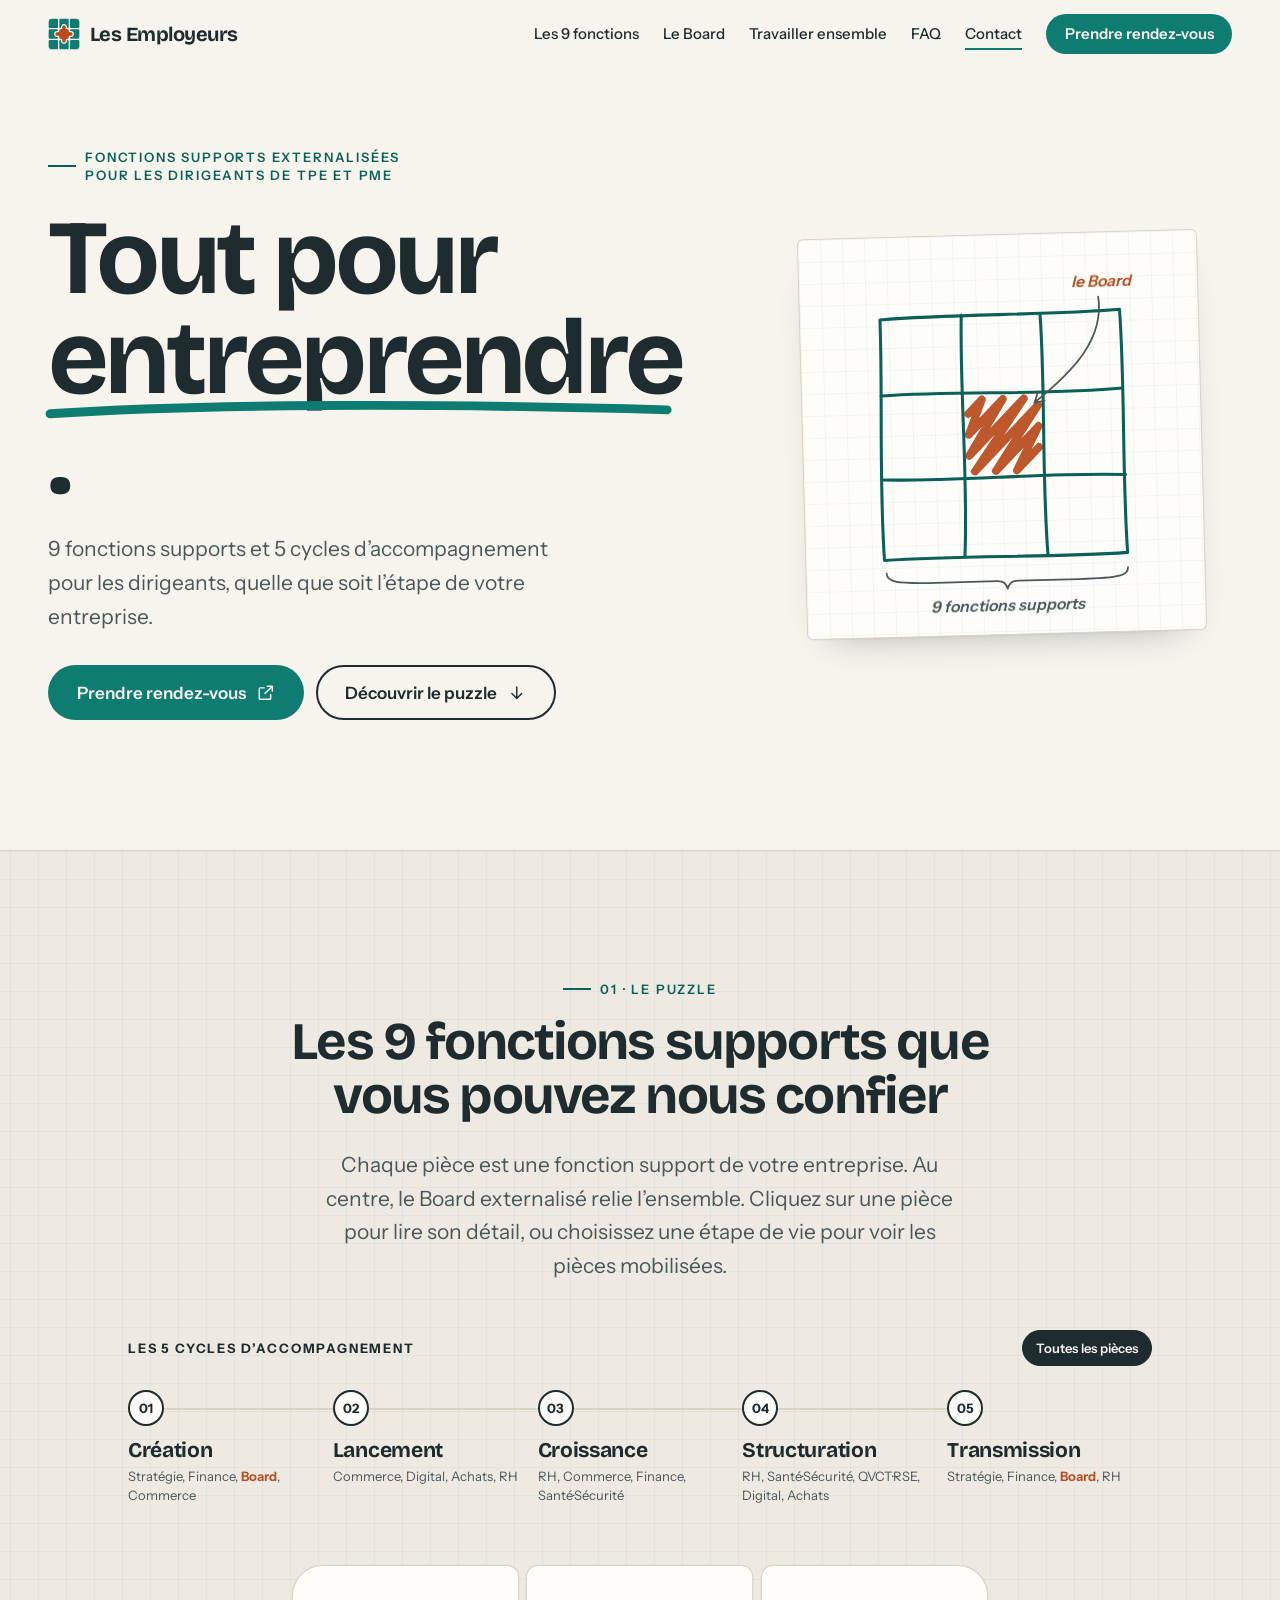
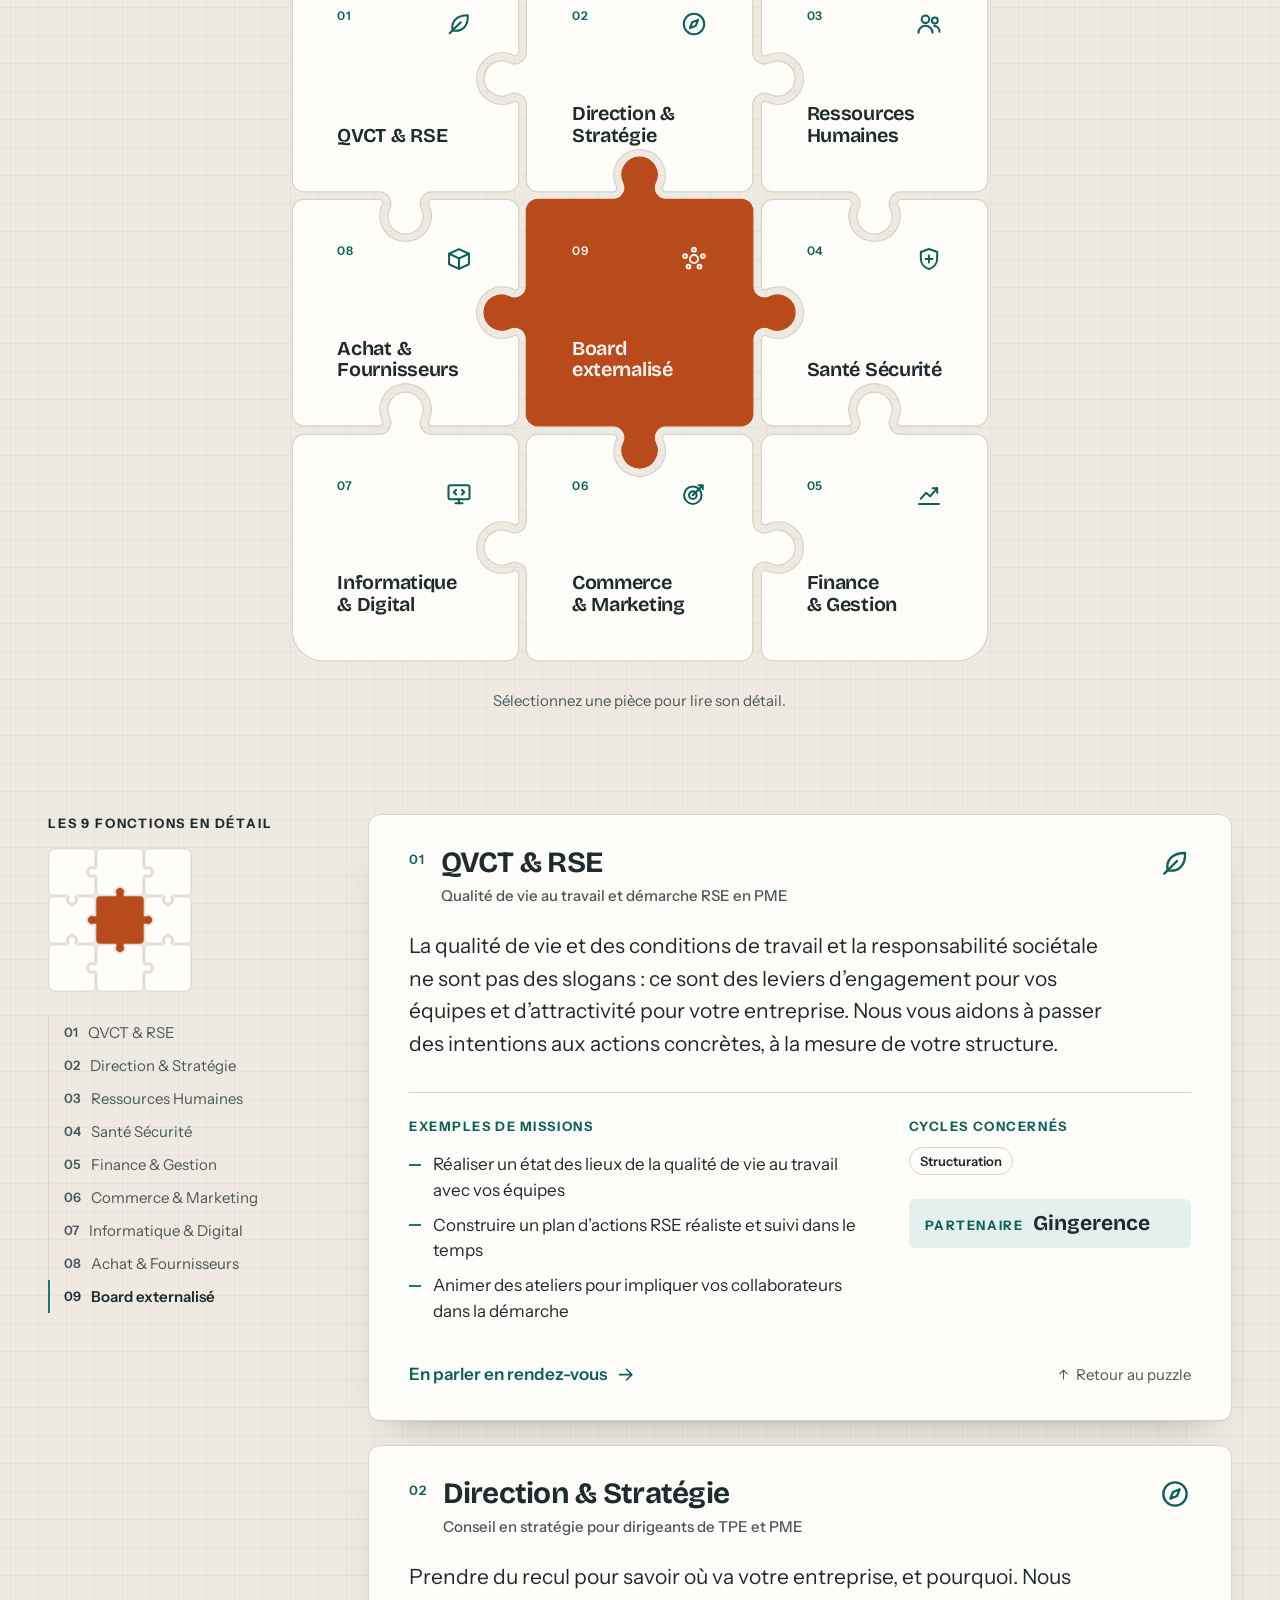
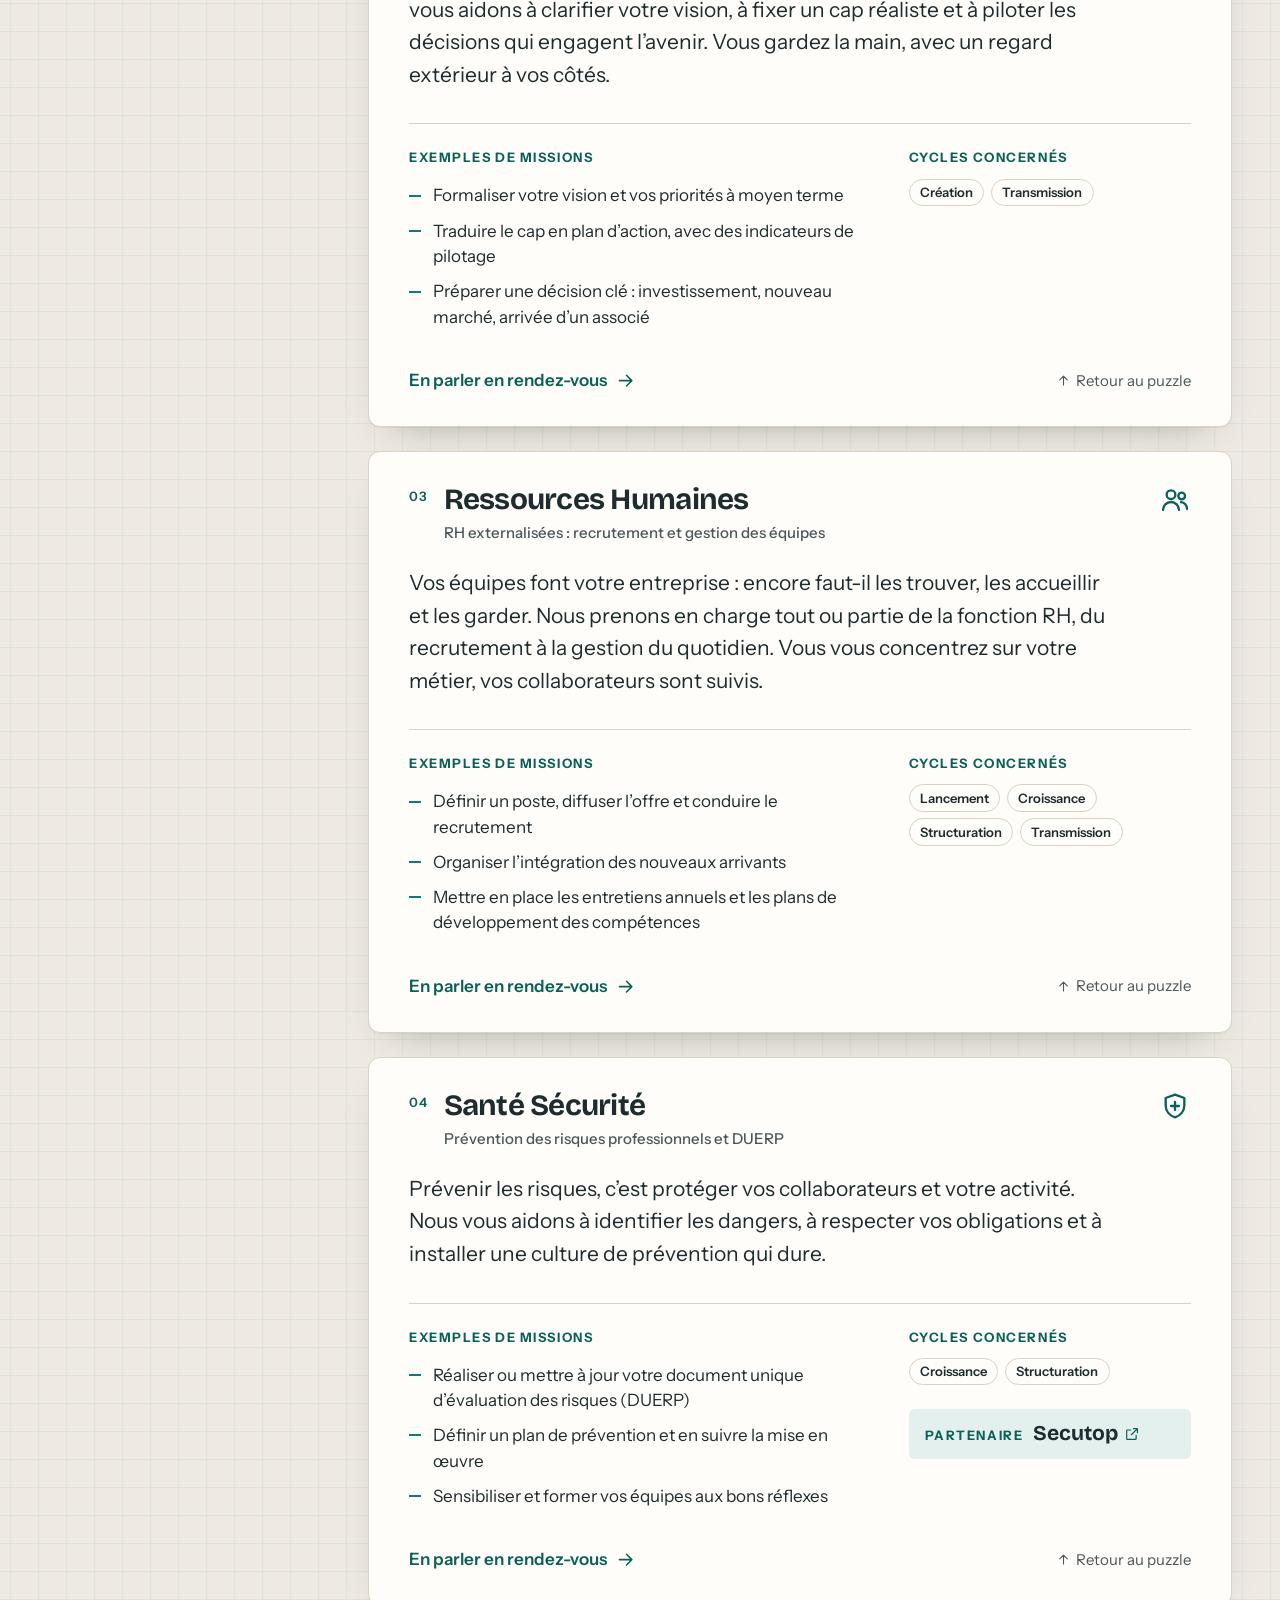
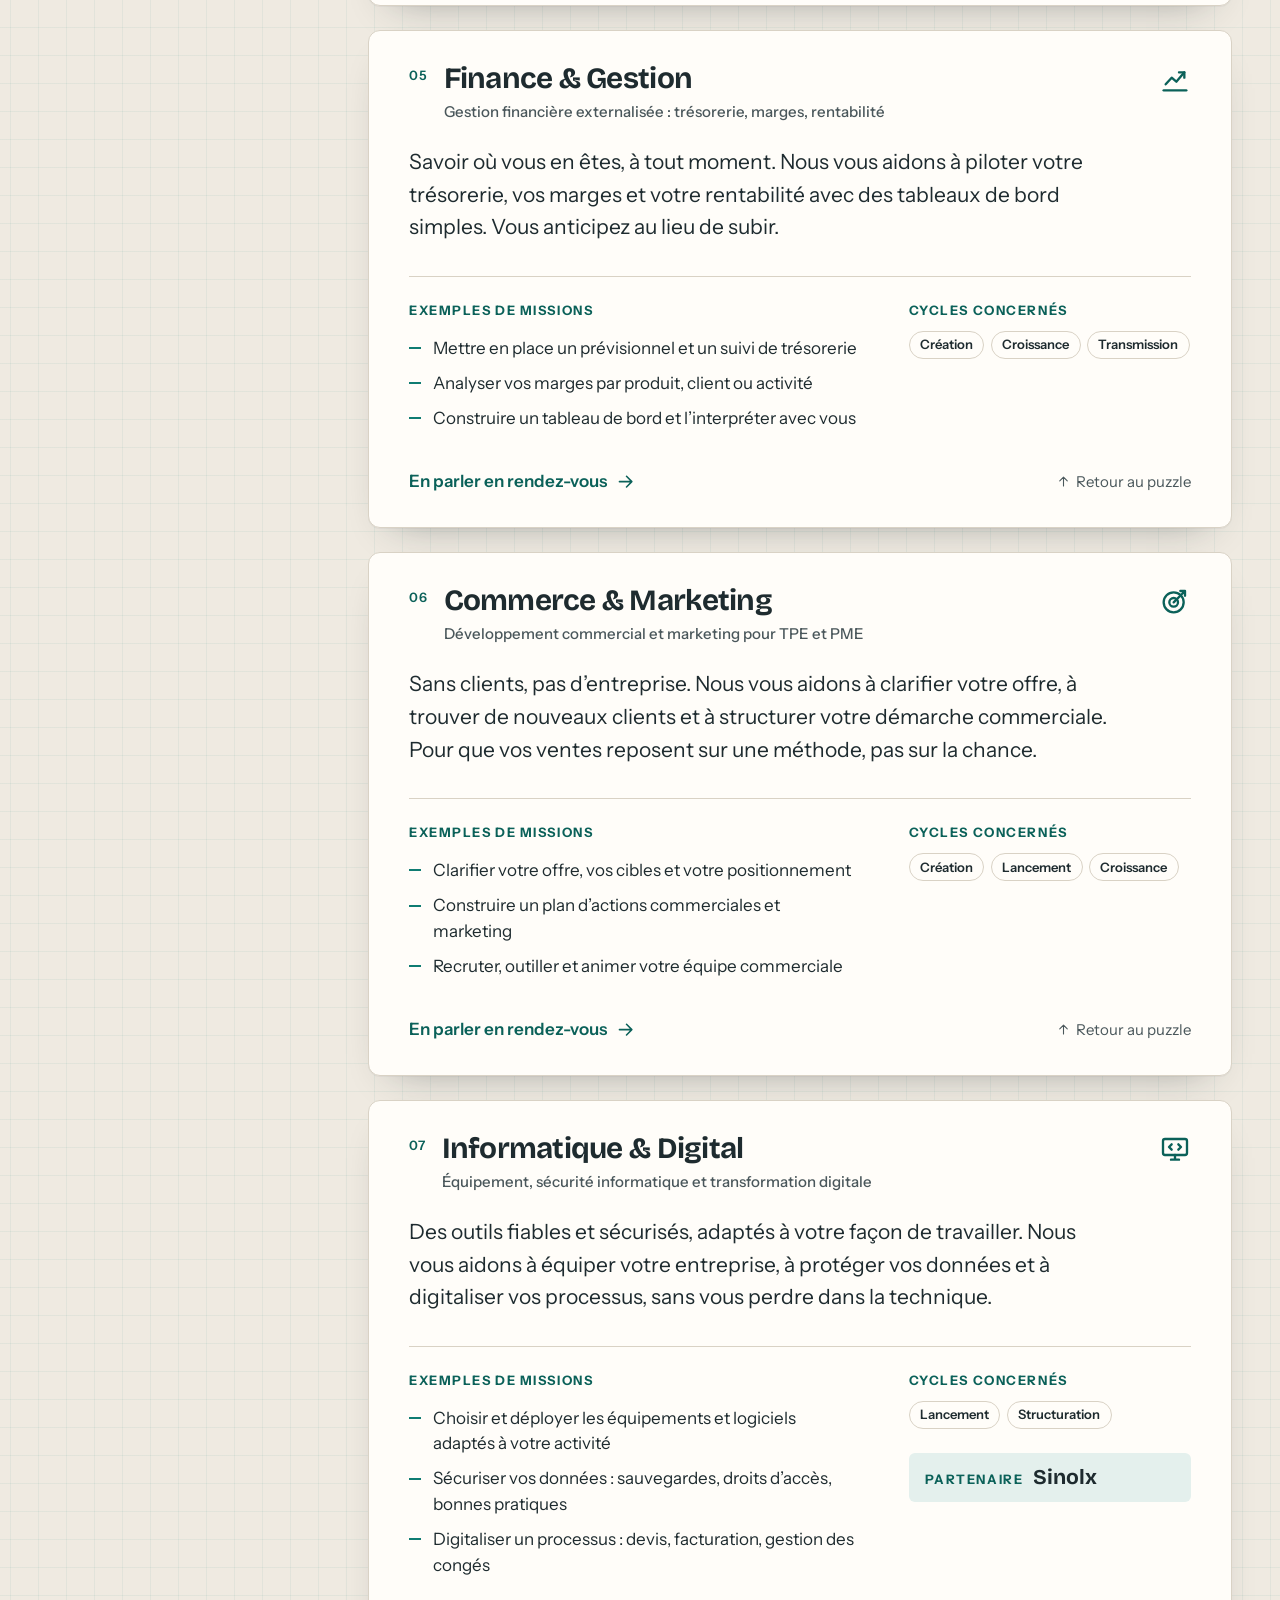
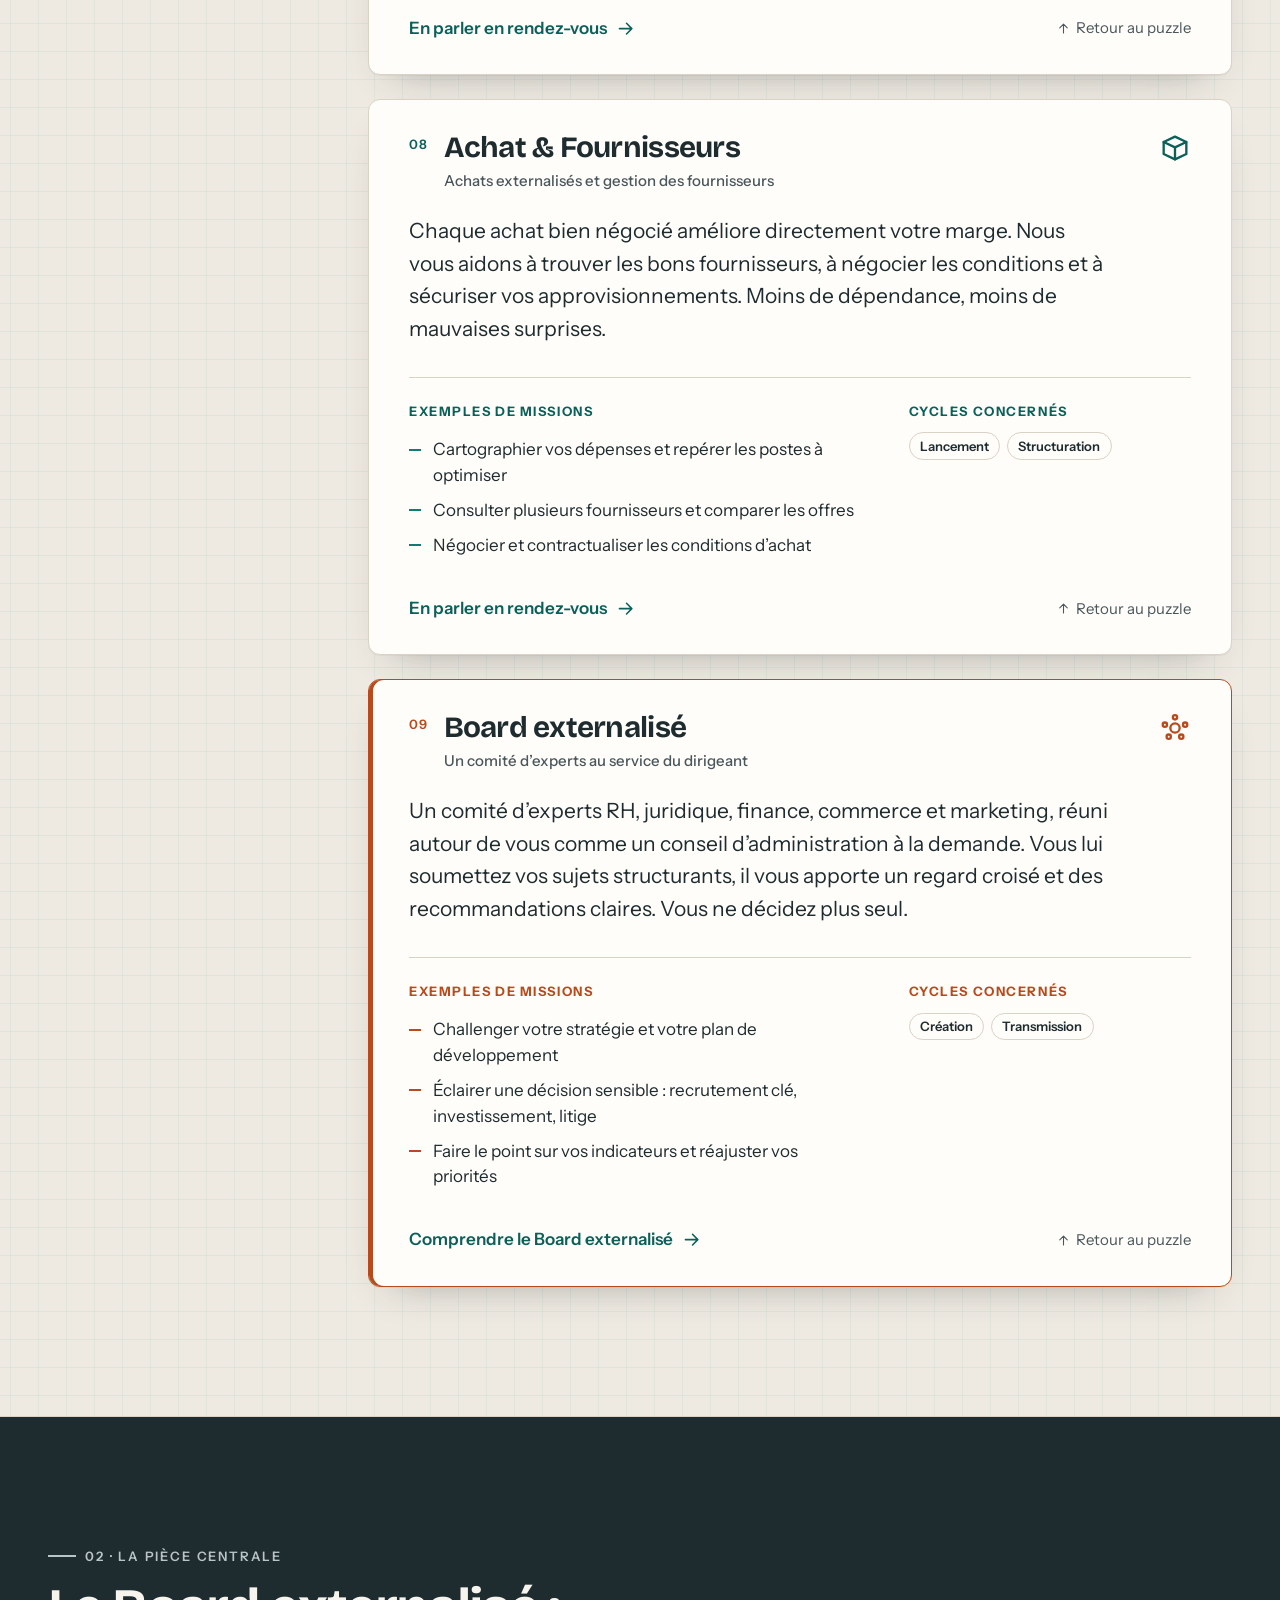
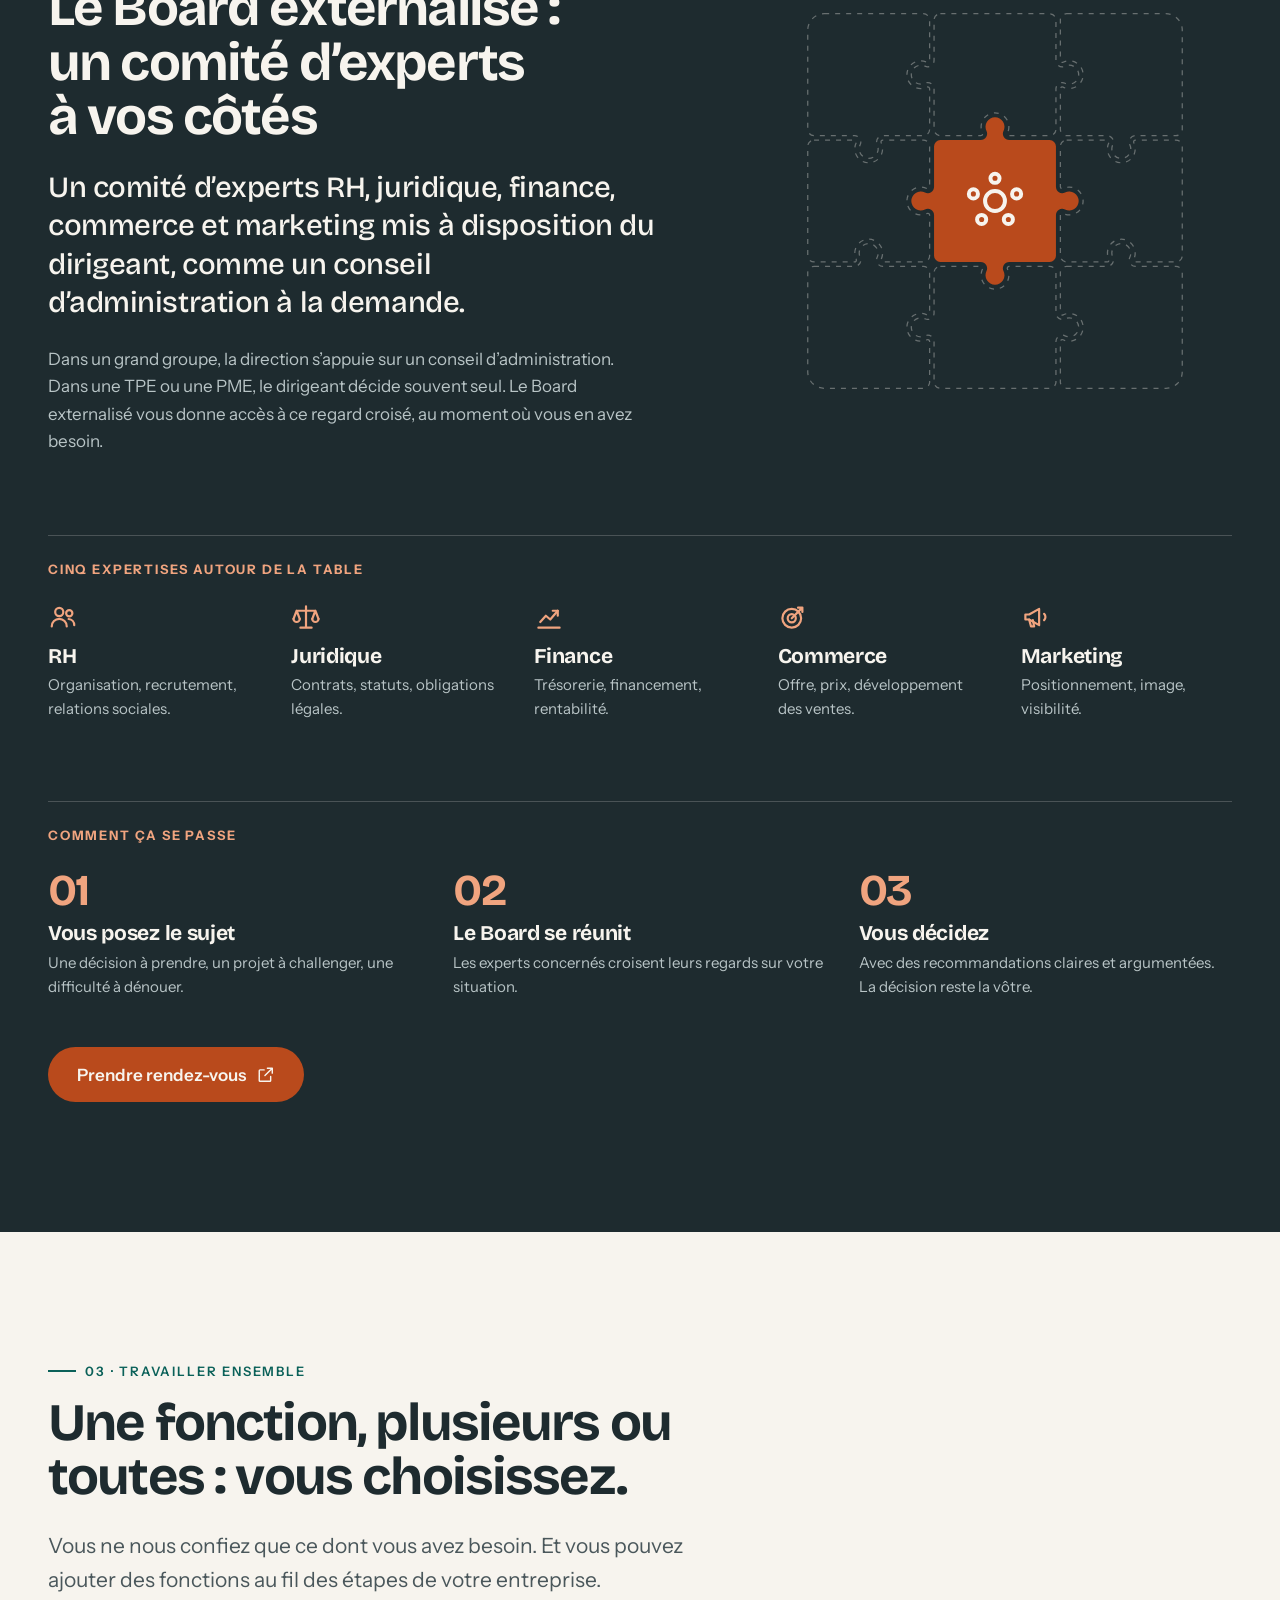
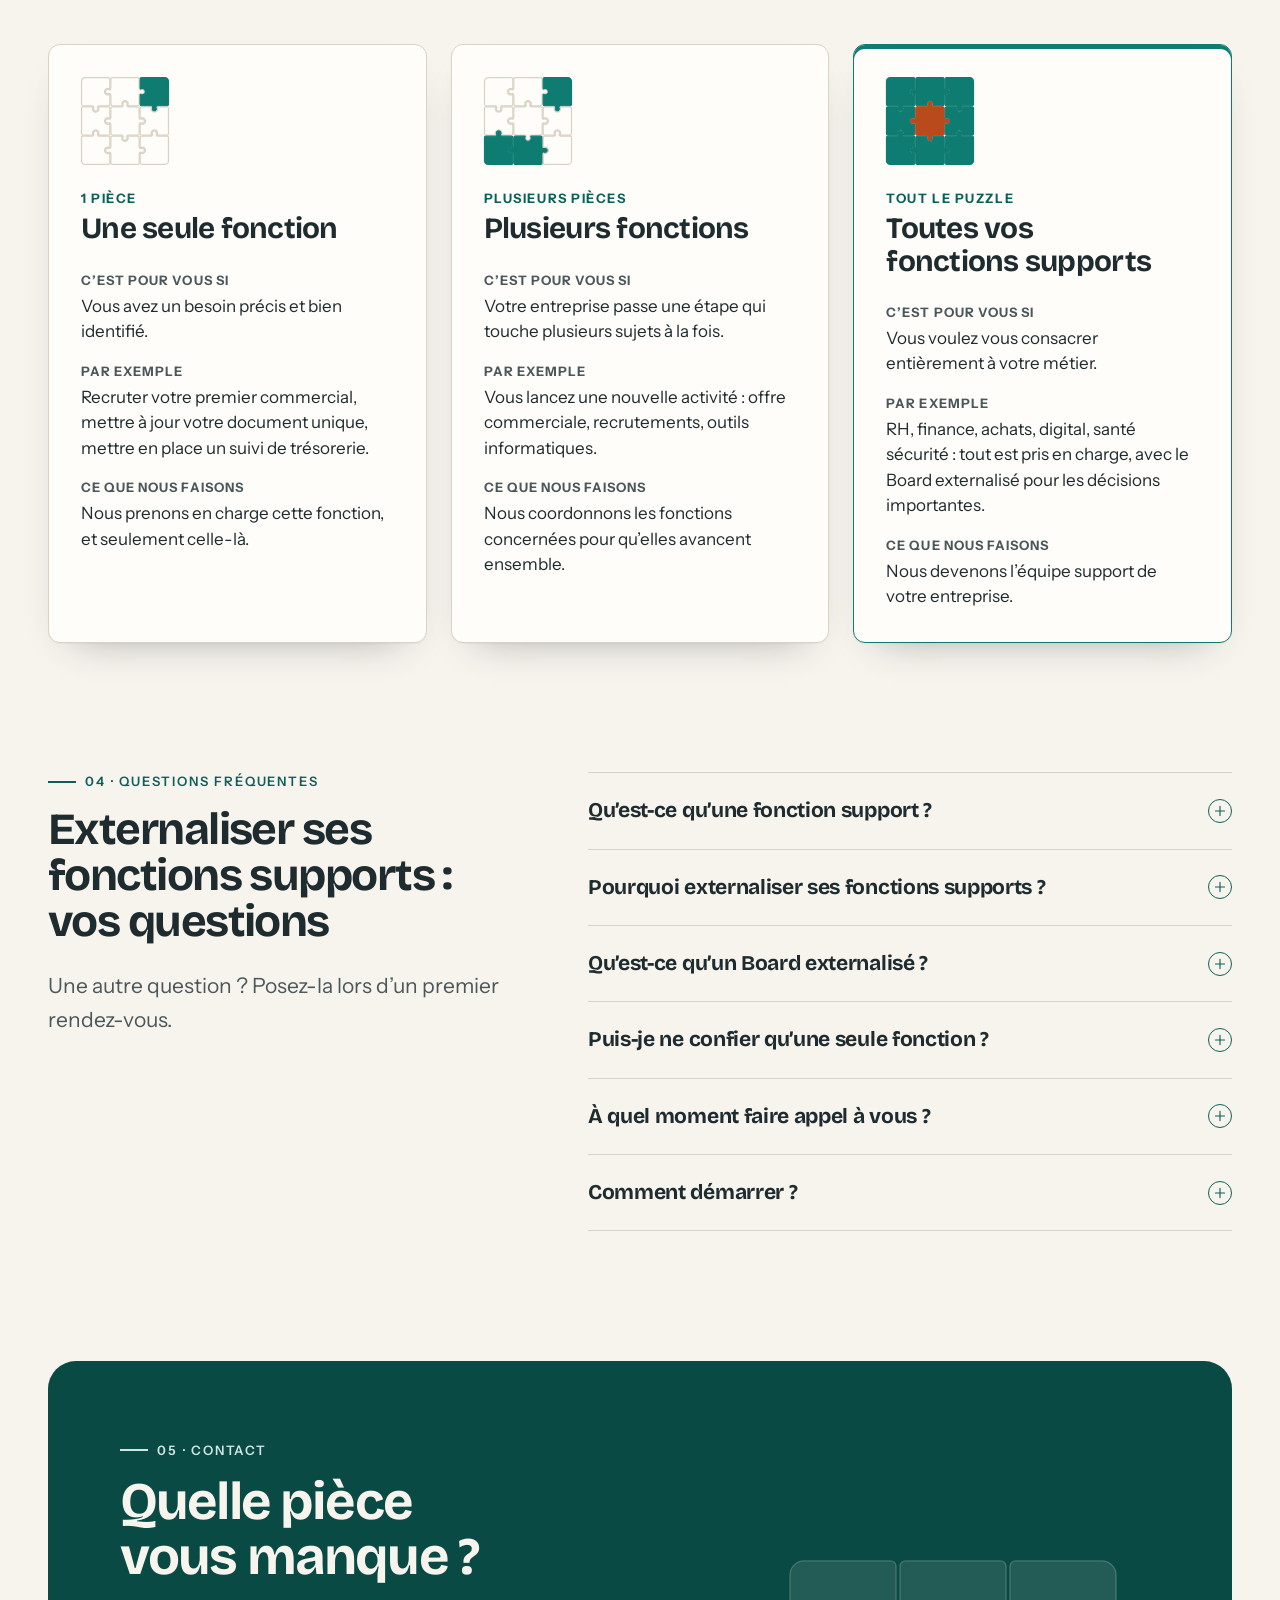
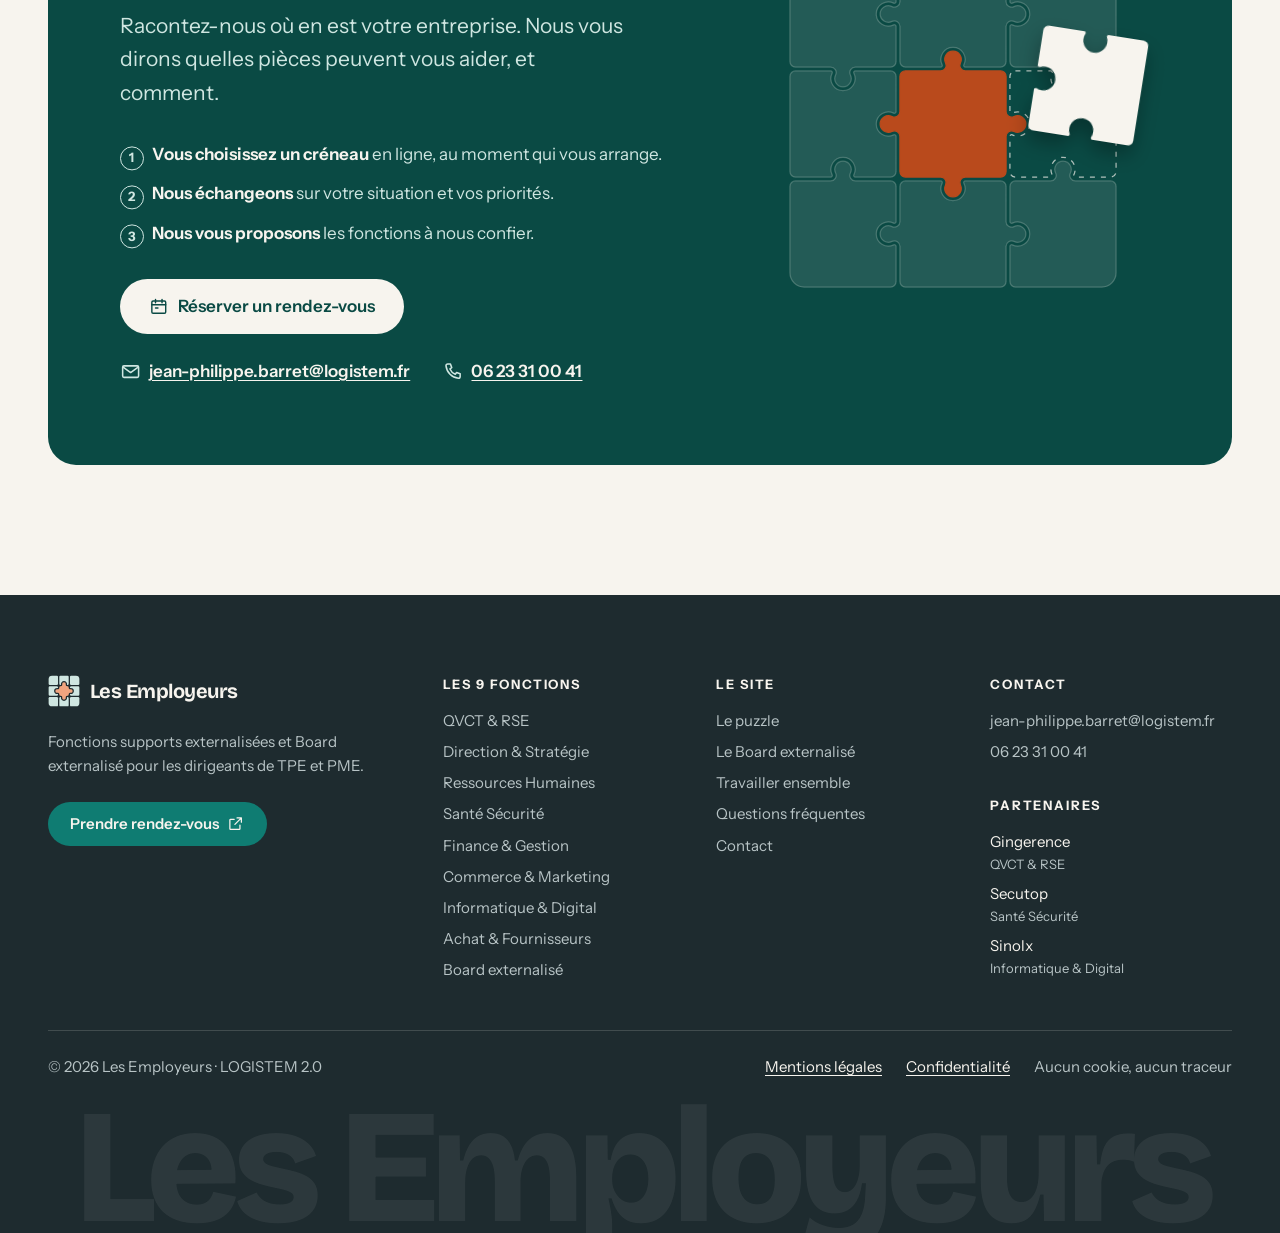
==== commit a2f8c940: "Refonte du site : puzzle géométrique, fiches indexables, légal et SEO - Puzzle redessiné (arcs de ce" ====
--- a/index.html
+++ b/index.html
@@ -4,17 +4,20 @@
   <meta charset="utf-8">
   <meta name="viewport" content="width=device-width, initial-scale=1">
   <script>document.documentElement.className = document.documentElement.className.replace('no-js', 'js');</script>
-  <title>Les Employeurs · Tout pour entreprendre</title>
-  <meta name="description" content="Les Employeurs accompagne les dirigeants de TPE et PME : 9 fonctions supports et un Board externalisé, à confier une à une ou toutes ensemble, à chaque étape de vie de l’entreprise.">
+  <title>Fonctions supports externalisées TPE et PME | Les Employeurs</title>
+  <meta name="description" content="RH, finance, stratégie, achats, santé sécurité, digital : confiez une fonction support ou toutes, avec un Board externalisé pour épauler le dirigeant.">
   <link rel="canonical" href="https://les-employeurs.fr/">
   <meta name="theme-color" content="#F7F4EE">
   <link rel="icon" href="assets/img/favicon.svg" type="image/svg+xml">
+  <link rel="apple-touch-icon" href="assets/img/apple-touch-icon.png">
+  <link rel="preload" href="assets/fonts/bricolage-grotesque-latin.woff2" as="font" type="font/woff2" crossorigin>
+  <link rel="preload" href="assets/fonts/instrument-sans-latin.woff2" as="font" type="font/woff2" crossorigin>
 
   <!-- Open Graph -->
   <meta property="og:type" content="website">
   <meta property="og:locale" content="fr_FR">
   <meta property="og:site_name" content="Les Employeurs">
-  <meta property="og:title" content="Les Employeurs · Tout pour entreprendre">
+  <meta property="og:title" content="Fonctions supports externalisées pour TPE et PME | Les Employeurs">
   <meta property="og:description" content="9 fonctions supports et 5 cycles d’accompagnement pour les dirigeants de TPE et PME, avec un Board externalisé en pièce centrale.">
   <meta property="og:url" content="https://les-employeurs.fr/">
   <meta property="og:image" content="https://les-employeurs.fr/assets/img/og-image.png">
@@ -31,15 +34,20 @@
     "@id": "https://les-employeurs.fr/#organisation",
     "name": "Les Employeurs",
     "slogan": "Tout pour entreprendre.",
-    "description": "Accompagnement des dirigeants de TPE et PME : 9 fonctions supports et 5 cycles d’accompagnement, avec un Board externalisé en pièce centrale.",
+    "description": "Externalisation des fonctions supports pour les dirigeants de TPE et PME : 9 fonctions (RH, finance, stratégie, achats, santé sécurité, digital, commerce, QVCT et RSE) et un Board externalisé, à chaque étape de vie de l’entreprise.",
     "url": "https://les-employeurs.fr/",
     "logo": "https://les-employeurs.fr/assets/img/logo.svg",
     "image": "https://les-employeurs.fr/assets/img/og-image.png",
-    "email": "[EMAIL]",
-    "telephone": "[TELEPHONE]",
+    "legalName": "LOGISTEM 2.0",
+    "vatID": "FR84879270395",
+    "email": "jean-philippe.barret@logistem.fr",
+    "telephone": "+33623310041",
     "address": {
       "@type": "PostalAddress",
-      "streetAddress": "[ADRESSE]"
+      "streetAddress": "601 route des Fontenières",
+      "postalCode": "38300",
+      "addressLocality": "Culin",
+      "addressCountry": "FR"
     },
     "audience": {
       "@type": "BusinessAudience",
@@ -47,25 +55,37 @@
     },
     "hasOfferCatalog": {
       "@type": "OfferCatalog",
-      "name": "Fonctions supports",
+      "name": "Fonctions supports externalisées",
       "itemListElement": [
-        { "@type": "Offer", "itemOffered": { "@type": "Service", "name": "Direction & Stratégie" } },
-        { "@type": "Offer", "itemOffered": { "@type": "Service", "name": "Ressources Humaines" } },
-        { "@type": "Offer", "itemOffered": { "@type": "Service", "name": "QVCT & RSE" } },
-        { "@type": "Offer", "itemOffered": { "@type": "Service", "name": "Achat & Fournisseurs" } },
-        { "@type": "Offer", "itemOffered": { "@type": "Service", "name": "Board externalisé" } },
-        { "@type": "Offer", "itemOffered": { "@type": "Service", "name": "Santé Sécurité" } },
-        { "@type": "Offer", "itemOffered": { "@type": "Service", "name": "Informatique & Digital" } },
-        { "@type": "Offer", "itemOffered": { "@type": "Service", "name": "Commerce & Marketing" } },
-        { "@type": "Offer", "itemOffered": { "@type": "Service", "name": "Finance & Gestion" } }
+        { "@type": "Offer", "itemOffered": { "@type": "Service", "name": "Direction & Stratégie", "url": "https://les-employeurs.fr/#fonction-strategie" } },
+        { "@type": "Offer", "itemOffered": { "@type": "Service", "name": "Ressources Humaines externalisées", "url": "https://les-employeurs.fr/#fonction-rh" } },
+        { "@type": "Offer", "itemOffered": { "@type": "Service", "name": "QVCT & RSE", "url": "https://les-employeurs.fr/#fonction-qvct" } },
+        { "@type": "Offer", "itemOffered": { "@type": "Service", "name": "Achat & Fournisseurs", "url": "https://les-employeurs.fr/#fonction-achats" } },
+        { "@type": "Offer", "itemOffered": { "@type": "Service", "name": "Board externalisé", "url": "https://les-employeurs.fr/#fonction-board" } },
+        { "@type": "Offer", "itemOffered": { "@type": "Service", "name": "Santé Sécurité au travail", "url": "https://les-employeurs.fr/#fonction-sante" } },
+        { "@type": "Offer", "itemOffered": { "@type": "Service", "name": "Informatique & Digital", "url": "https://les-employeurs.fr/#fonction-digital" } },
+        { "@type": "Offer", "itemOffered": { "@type": "Service", "name": "Commerce & Marketing", "url": "https://les-employeurs.fr/#fonction-commerce" } },
+        { "@type": "Offer", "itemOffered": { "@type": "Service", "name": "Finance & Gestion", "url": "https://les-employeurs.fr/#fonction-finance" } }
       ]
     }
   }
   </script>
 </head>
 <body>
-  <!-- Icônes (trait 1,75, coins arrondis), réutilisées via <use href="#…"> -->
+  <!-- Sprite SVG : icônes (trait 1,75), tracés des 9 pièces et logo, réutilisés via <use href="#…"> -->
   <svg class="sprite" aria-hidden="true" focusable="false">
+    <defs>
+    <path id="pz-qvct" d="M29.5 3.5L186.5 3.5A10 10 0 0 1 196.5 13.5L196.5 77.55A3 3 0 0 1 192.18 80.24A22 22 0 1 0 192.18 119.76A3 3 0 0 1 196.5 122.45L196.5 186.5A10 10 0 0 1 186.5 196.5L122.45 196.5A10 10 0 0 0 113.47 210.9A15 15 0 1 1 86.53 210.9A10 10 0 0 0 77.55 196.5L13.5 196.5A10 10 0 0 1 3.5 186.5L3.5 29.5A26 26 0 0 1 29.5 3.5Z" vector-effect="non-scaling-stroke"/>
+    <path id="pz-strategie" d="M213.5 3.5L386.5 3.5A10 10 0 0 1 396.5 13.5L396.5 77.55A10 10 0 0 0 410.9 86.53A15 15 0 1 1 410.9 113.47A10 10 0 0 0 396.5 122.45L396.5 186.5A10 10 0 0 1 386.5 196.5L322.45 196.5A3 3 0 0 1 319.76 192.18A22 22 0 1 0 280.24 192.18A3 3 0 0 1 277.55 196.5L213.5 196.5A10 10 0 0 1 203.5 186.5L203.5 122.45A10 10 0 0 0 189.1 113.47A15 15 0 1 1 189.1 86.53A10 10 0 0 0 203.5 77.55L203.5 13.5A10 10 0 0 1 213.5 3.5Z" vector-effect="non-scaling-stroke"/>
+    <path id="pz-rh" d="M413.5 3.5L570.5 3.5A26 26 0 0 1 596.5 29.5L596.5 186.5A10 10 0 0 1 586.5 196.5L522.45 196.5A10 10 0 0 0 513.47 210.9A15 15 0 1 1 486.53 210.9A10 10 0 0 0 477.55 196.5L413.5 196.5A10 10 0 0 1 403.5 186.5L403.5 122.45A3 3 0 0 1 407.82 119.76A22 22 0 1 0 407.82 80.24A3 3 0 0 1 403.5 77.55L403.5 13.5A10 10 0 0 1 413.5 3.5Z" vector-effect="non-scaling-stroke"/>
+    <path id="pz-sante" d="M413.5 203.5L477.55 203.5A3 3 0 0 1 480.24 207.82A22 22 0 1 0 519.76 207.82A3 3 0 0 1 522.45 203.5L586.5 203.5A10 10 0 0 1 596.5 213.5L596.5 386.5A10 10 0 0 1 586.5 396.5L522.45 396.5A3 3 0 0 1 519.76 392.18A22 22 0 1 0 480.24 392.18A3 3 0 0 1 477.55 396.5L413.5 396.5A10 10 0 0 1 403.5 386.5L403.5 322.45A3 3 0 0 1 407.82 319.76A22 22 0 1 0 407.82 280.24A3 3 0 0 1 403.5 277.55L403.5 213.5A10 10 0 0 1 413.5 203.5Z" vector-effect="non-scaling-stroke"/>
+    <path id="pz-finance" d="M413.5 403.5L477.55 403.5A10 10 0 0 0 486.53 389.1A15 15 0 1 1 513.47 389.1A10 10 0 0 0 522.45 403.5L586.5 403.5A10 10 0 0 1 596.5 413.5L596.5 570.5A26 26 0 0 1 570.5 596.5L413.5 596.5A10 10 0 0 1 403.5 586.5L403.5 522.45A3 3 0 0 1 407.82 519.76A22 22 0 1 0 407.82 480.24A3 3 0 0 1 403.5 477.55L403.5 413.5A10 10 0 0 1 413.5 403.5Z" vector-effect="non-scaling-stroke"/>
+    <path id="pz-commerce" d="M213.5 403.5L277.55 403.5A3 3 0 0 1 280.24 407.82A22 22 0 1 0 319.76 407.82A3 3 0 0 1 322.45 403.5L386.5 403.5A10 10 0 0 1 396.5 413.5L396.5 477.55A10 10 0 0 0 410.9 486.53A15 15 0 1 1 410.9 513.47A10 10 0 0 0 396.5 522.45L396.5 586.5A10 10 0 0 1 386.5 596.5L213.5 596.5A10 10 0 0 1 203.5 586.5L203.5 522.45A10 10 0 0 0 189.1 513.47A15 15 0 1 1 189.1 486.53A10 10 0 0 0 203.5 477.55L203.5 413.5A10 10 0 0 1 213.5 403.5Z" vector-effect="non-scaling-stroke"/>
+    <path id="pz-digital" d="M13.5 403.5L77.55 403.5A10 10 0 0 0 86.53 389.1A15 15 0 1 1 113.47 389.1A10 10 0 0 0 122.45 403.5L186.5 403.5A10 10 0 0 1 196.5 413.5L196.5 477.55A3 3 0 0 1 192.18 480.24A22 22 0 1 0 192.18 519.76A3 3 0 0 1 196.5 522.45L196.5 586.5A10 10 0 0 1 186.5 596.5L29.5 596.5A26 26 0 0 1 3.5 570.5L3.5 413.5A10 10 0 0 1 13.5 403.5Z" vector-effect="non-scaling-stroke"/>
+    <path id="pz-achats" d="M13.5 203.5L77.55 203.5A3 3 0 0 1 80.24 207.82A22 22 0 1 0 119.76 207.82A3 3 0 0 1 122.45 203.5L186.5 203.5A10 10 0 0 1 196.5 213.5L196.5 277.55A3 3 0 0 1 192.18 280.24A22 22 0 1 0 192.18 319.76A3 3 0 0 1 196.5 322.45L196.5 386.5A10 10 0 0 1 186.5 396.5L122.45 396.5A3 3 0 0 1 119.76 392.18A22 22 0 1 0 80.24 392.18A3 3 0 0 1 77.55 396.5L13.5 396.5A10 10 0 0 1 3.5 386.5L3.5 213.5A10 10 0 0 1 13.5 203.5Z" vector-effect="non-scaling-stroke"/>
+    <path id="pz-board" d="M213.5 203.5L277.55 203.5A10 10 0 0 0 286.53 189.1A15 15 0 1 1 313.47 189.1A10 10 0 0 0 322.45 203.5L386.5 203.5A10 10 0 0 1 396.5 213.5L396.5 277.55A10 10 0 0 0 410.9 286.53A15 15 0 1 1 410.9 313.47A10 10 0 0 0 396.5 322.45L396.5 386.5A10 10 0 0 1 386.5 396.5L322.45 396.5A10 10 0 0 0 313.47 410.9A15 15 0 1 1 286.53 410.9A10 10 0 0 0 277.55 396.5L213.5 396.5A10 10 0 0 1 203.5 386.5L203.5 322.45A10 10 0 0 0 189.1 313.47A15 15 0 1 1 189.1 286.53A10 10 0 0 0 203.5 277.55L203.5 213.5A10 10 0 0 1 213.5 203.5Z" vector-effect="non-scaling-stroke"/>
+    <symbol id="logo-mark" viewBox="0 0 600 600"><path fill="currentColor" d="M76 12L166 12A22 22 0 0 1 188 34L188 166A22 22 0 0 1 166 188L34 188A22 22 0 0 1 12 166L12 76A64 64 0 0 1 76 12Z"/><path fill="currentColor" d="M234 12L366 12A22 22 0 0 1 388 34L388 166A22 22 0 0 1 366 188L360.83 188A4 4 0 0 1 356.9 183.23A58 58 0 1 0 243.1 183.23A4 4 0 0 1 239.17 188L234 188A22 22 0 0 1 212 166L212 34A22 22 0 0 1 234 12Z"/><path fill="currentColor" d="M434 12L524 12A64 64 0 0 1 588 76L588 166A22 22 0 0 1 566 188L434 188A22 22 0 0 1 412 166L412 34A22 22 0 0 1 434 12Z"/><path fill="currentColor" d="M34 212L166 212A22 22 0 0 1 188 234L188 239.17A4 4 0 0 1 183.23 243.1A58 58 0 1 0 183.23 356.9A4 4 0 0 1 188 360.83L188 366A22 22 0 0 1 166 388L34 388A22 22 0 0 1 12 366L12 234A22 22 0 0 1 34 212Z"/><path style="fill:var(--mark-board,#B94A1C)" d="M234 212L239.17 212A28 28 0 0 0 266.64 178.58A34 34 0 1 1 333.36 178.58A28 28 0 0 0 360.83 212L366 212A22 22 0 0 1 388 234L388 239.17A28 28 0 0 0 421.42 266.64A34 34 0 1 1 421.42 333.36A28 28 0 0 0 388 360.83L388 366A22 22 0 0 1 366 388L360.83 388A28 28 0 0 0 333.36 421.42A34 34 0 1 1 266.64 421.42A28 28 0 0 0 239.17 388L234 388A22 22 0 0 1 212 366L212 360.83A28 28 0 0 0 178.58 333.36A34 34 0 1 1 178.58 266.64A28 28 0 0 0 212 239.17L212 234A22 22 0 0 1 234 212Z"/><path fill="currentColor" d="M434 212L566 212A22 22 0 0 1 588 234L588 366A22 22 0 0 1 566 388L434 388A22 22 0 0 1 412 366L412 360.83A4 4 0 0 1 416.77 356.9A58 58 0 1 0 416.77 243.1A4 4 0 0 1 412 239.17L412 234A22 22 0 0 1 434 212Z"/><path fill="currentColor" d="M34 412L166 412A22 22 0 0 1 188 434L188 566A22 22 0 0 1 166 588L76 588A64 64 0 0 1 12 524L12 434A22 22 0 0 1 34 412Z"/><path fill="currentColor" d="M234 412L239.17 412A4 4 0 0 1 243.1 416.77A58 58 0 1 0 356.9 416.77A4 4 0 0 1 360.83 412L366 412A22 22 0 0 1 388 434L388 566A22 22 0 0 1 366 588L234 588A22 22 0 0 1 212 566L212 434A22 22 0 0 1 234 412Z"/><path fill="currentColor" d="M434 412L566 412A22 22 0 0 1 588 434L588 524A64 64 0 0 1 524 588L434 588A22 22 0 0 1 412 566L412 434A22 22 0 0 1 434 412Z"/></symbol>
+    </defs>
     <symbol id="i-strategie" viewBox="0 0 24 24"><circle cx="12" cy="12" r="8.75"/><path d="m15.5 8.5-2 5-5 2 2-5z"/></symbol>
     <symbol id="i-rh" viewBox="0 0 24 24"><circle cx="9" cy="8" r="3.25"/><path d="M3 19.5c0-3.3 2.7-6 6-6s6 2.7 6 6"/><circle cx="17" cy="9" r="2.5"/><path d="M16.5 13.6c2.6.2 4.5 2.4 4.5 5"/></symbol>
     <symbol id="i-qvct" viewBox="0 0 24 24"><path d="M6.5 17.5C5 10 10 4.5 19.5 4.5c.5 9.5-5 14.5-13 13z"/><path d="m4 20 9.5-9.5"/></symbol>
@@ -81,8 +101,10 @@
     <symbol id="i-mail" viewBox="0 0 24 24"><rect x="3" y="5.5" width="18" height="13" rx="1.5"/><path d="m3.5 7 8.5 6 8.5-6"/></symbol>
     <symbol id="i-phone" viewBox="0 0 24 24"><path d="M6.5 3.5h3l1.5 4-2 1.5a11 11 0 0 0 6 6l1.5-2 4 1.5v3a2 2 0 0 1-2 2A16 16 0 0 1 4.5 5.5a2 2 0 0 1 2-2z"/></symbol>
     <symbol id="i-external" viewBox="0 0 24 24"><path d="M14 4h6v6M20 4l-9 9M18 14v5a1 1 0 0 1-1 1H5a1 1 0 0 1-1-1V7a1 1 0 0 1 1-1h5"/></symbol>
+    <symbol id="i-arrow" viewBox="0 0 24 24"><path d="M5 12h14M13 6l6 6-6 6"/></symbol>
     <symbol id="i-arrow-down" viewBox="0 0 24 24"><path d="M12 5v14M6 13l6 6 6-6"/></symbol>
-    <symbol id="i-close" viewBox="0 0 24 24"><path d="M6 6l12 12M18 6 6 18"/></symbol>
+    <symbol id="i-arrow-up" viewBox="0 0 24 24"><path d="M12 19V5M6 11l6-6 6 6"/></symbol>
+    <symbol id="i-plus" viewBox="0 0 24 24"><path d="M12 5v14M5 12h14"/></symbol>
     <symbol id="i-menu" viewBox="0 0 24 24"><path d="M4 7h16M4 12h16M4 17h16"/></symbol>
   </svg>
 
@@ -91,19 +113,16 @@
   <header class="site-header">
     <div class="container header-inner">
       <a class="brand" href="#accueil">
-        <svg class="brand-mark" viewBox="0 0 32 32" aria-hidden="true" focusable="false">
-          <rect x="0" y="0" width="9" height="9" rx="1.6"/><rect x="11.5" y="0" width="9" height="9" rx="1.6"/><rect x="23" y="0" width="9" height="9" rx="1.6"/>
-          <rect x="0" y="11.5" width="9" height="9" rx="1.6"/><rect class="brand-mark-board" x="11.5" y="11.5" width="9" height="9" rx="1.6"/><rect x="23" y="11.5" width="9" height="9" rx="1.6"/>
-          <rect x="0" y="23" width="9" height="9" rx="1.6"/><rect x="11.5" y="23" width="9" height="9" rx="1.6"/><rect x="23" y="23" width="9" height="9" rx="1.6"/>
-        </svg>
+        <svg class="brand-mark" aria-hidden="true" focusable="false"><use href="#logo-mark"/></svg>
         <span class="brand-name">Les Employeurs</span>
       </a>
 
       <nav class="site-nav" id="site-nav" aria-label="Navigation principale">
         <ul>
-          <li><a href="#puzzle">Le puzzle</a></li>
+          <li><a href="#fonctions">Les 9 fonctions</a></li>
           <li><a href="#board">Le Board</a></li>
-          <li><a href="#formules">À la carte</a></li>
+          <li><a href="#travailler-ensemble">Travailler ensemble</a></li>
+          <li><a href="#faq">FAQ</a></li>
           <li><a href="#contact">Contact</a></li>
         </ul>
       </nav>
@@ -123,12 +142,14 @@
     <section class="hero" id="accueil" aria-labelledby="hero-title">
       <div class="container hero-grid">
         <div class="hero-text">
-          <p class="kicker">Accompagnement des dirigeants de TPE et PME</p>
-          <h1 class="hero-title" id="hero-title">Tout pour <span class="marker">entreprendre<svg class="marker-line" viewBox="0 0 320 12" aria-hidden="true" focusable="false"><path class="draw" pathLength="1" style="--d:.35s" d="M4 8.5C78 3.5 192 3 316 6.5"/></svg></span>.</h1>
+          <h1 id="hero-title">
+            <span class="kicker hero-kicker">Fonctions supports externalisées pour les dirigeants de TPE et PME</span>
+            <span class="hero-title">Tout pour <span class="marker">entreprendre<svg class="marker-line" viewBox="0 0 320 12" aria-hidden="true" focusable="false"><path class="draw" pathLength="1" style="--d:.35s" d="M4 8.5C78 3.5 192 3 316 6.5"/></svg></span>.</span>
+          </h1>
           <p class="hero-lead">9 fonctions supports et 5 cycles d’accompagnement pour les dirigeants, quelle que soit l’étape de votre entreprise.</p>
           <div class="hero-actions">
             <a class="btn btn--primary btn--lg" href="[URL_RDV]" target="_blank" rel="noopener">Prendre rendez-vous<span class="sr-only"> (nouvel onglet)</span><svg class="icon" aria-hidden="true" focusable="false"><use href="#i-external"/></svg></a>
-            <a class="btn btn--ghost btn--lg" href="#puzzle">Découvrir le puzzle<svg class="icon" aria-hidden="true" focusable="false"><use href="#i-arrow-down"/></svg></a>
+            <a class="btn btn--ghost btn--lg" href="#fonctions">Découvrir le puzzle<svg class="icon" aria-hidden="true" focusable="false"><use href="#i-arrow-down"/></svg></a>
           </div>
         </div>
 
@@ -150,497 +171,414 @@
       </div>
     </section>
 
-    <!-- ============ 2. Le puzzle ============ -->
-    <section class="section section--puzzle" id="puzzle" aria-labelledby="puzzle-title">
+    <!-- ============ 2. Les 9 fonctions : frise, puzzle, fiches ============ -->
+    <section class="section section--fonctions" id="fonctions" aria-labelledby="fonctions-title">
       <div class="container">
-        <header class="section-head">
+        <header class="section-head section-head--center">
           <p class="kicker">01 · Le puzzle</p>
-          <h2 id="puzzle-title">Neuf pièces, un seul puzzle.</h2>
-          <p class="section-lead">Chaque pièce est une fonction support de votre entreprise. Au centre, le Board externalisé relie l’ensemble. Sélectionnez une pièce pour découvrir les missions que vous pouvez nous confier.</p>
+          <h2 id="fonctions-title">Les 9 fonctions supports que vous pouvez nous confier</h2>
+          <p class="section-lead">Chaque pièce est une fonction support de votre entreprise. Au centre, le Board externalisé relie l’ensemble. Cliquez sur une pièce pour lire son détail, ou choisissez une étape de vie pour voir les pièces mobilisées.</p>
         </header>
 
         <!-- Frise des 5 cycles -->
         <div class="cycles">
           <div class="cycles-head">
-            <h3 class="cycles-title">5 cycles d’accompagnement</h3>
-            <p class="cycles-hint">De la création à la transmission : choisissez une étape pour voir les pièces mobilisées.</p>
-            <button type="button" class="cycle-reset" data-cycle="all" aria-pressed="true">Tous les cycles</button>
+            <h3 class="cycles-title">Les 5 cycles d’accompagnement</h3>
+            <button type="button" class="cycle-reset" data-cycle="all" aria-pressed="true">Toutes les pièces</button>
           </div>
           <ol class="cycles-list">
-            <li><button type="button" class="cycle-btn" data-cycle="creation" aria-pressed="false"><span class="cycle-num">01</span> <span class="cycle-name">Création</span> <span class="cycle-pieces">Stratégie, Finance, <b>Board</b>, Commerce</span></button></li>
-            <li><button type="button" class="cycle-btn" data-cycle="lancement" aria-pressed="false"><span class="cycle-num">02</span> <span class="cycle-name">Lancement</span> <span class="cycle-pieces">Commerce, Digital, Achats, RH</span></button></li>
-            <li><button type="button" class="cycle-btn" data-cycle="croissance" aria-pressed="false"><span class="cycle-num">03</span> <span class="cycle-name">Croissance</span> <span class="cycle-pieces">RH, Commerce, Finance, Santé·Sécurité</span></button></li>
-            <li><button type="button" class="cycle-btn" data-cycle="structuration" aria-pressed="false"><span class="cycle-num">04</span> <span class="cycle-name">Structuration</span> <span class="cycle-pieces">RH, Santé·Sécurité, QVCT·RSE, Digital, Achats</span></button></li>
-            <li><button type="button" class="cycle-btn" data-cycle="transmission" aria-pressed="false"><span class="cycle-num">05</span> <span class="cycle-name">Transmission</span> <span class="cycle-pieces">Stratégie, Finance, <b>Board</b>, RH</span></button></li>
+            <li><button type="button" class="cycle-btn" data-cycle="creation" aria-pressed="false"><span class="cycle-num">01</span><span class="cycle-name">Création</span><span class="cycle-pieces">Stratégie, Finance, <b>Board</b>, Commerce</span></button></li>
+            <li><button type="button" class="cycle-btn" data-cycle="lancement" aria-pressed="false"><span class="cycle-num">02</span><span class="cycle-name">Lancement</span><span class="cycle-pieces">Commerce, Digital, Achats, RH</span></button></li>
+            <li><button type="button" class="cycle-btn" data-cycle="croissance" aria-pressed="false"><span class="cycle-num">03</span><span class="cycle-name">Croissance</span><span class="cycle-pieces">RH, Commerce, Finance, Santé·Sécurité</span></button></li>
+            <li><button type="button" class="cycle-btn" data-cycle="structuration" aria-pressed="false"><span class="cycle-num">04</span><span class="cycle-name">Structuration</span><span class="cycle-pieces">RH, Santé·Sécurité, QVCT·RSE, Digital, Achats</span></button></li>
+            <li><button type="button" class="cycle-btn" data-cycle="transmission" aria-pressed="false"><span class="cycle-num">05</span><span class="cycle-name">Transmission</span><span class="cycle-pieces">Stratégie, Finance, <b>Board</b>, RH</span></button></li>
           </ol>
         </div>
 
-        <!-- Le puzzle 3×3 : chaque pièce ouvre son panneau de détail -->
+        <!-- Le puzzle : chaque pièce mène à sa fiche détaillée -->
         <div class="puzzle-wrap">
-          <ul class="puzzle" role="list" aria-label="Les 9 pièces du puzzle">
-          <li class="puzzle-slot">
-            <button type="button" class="piece piece--dark" id="piece-qvct" data-piece="qvct" data-cycles="structuration" data-short="QVCT·RSE" commandfor="fonction-qvct" command="show-modal" aria-haspopup="dialog" style="--i:0">
-              <span class="piece-body">
-                <svg class="piece-shape" viewBox="-48 -48 296 296" aria-hidden="true" focusable="false">
-                  <defs><path id="pz-qvct" d="M0 0L200 0L200 77.4C200 86.2 205.9 87.6 210.8 85.2C215.7 82.9 218.6 72.5 226.5 72.5C235.3 72.5 242.1 83.3 242.1 97C242.1 110.7 235.3 121.5 226.5 121.5C218.6 121.5 215.7 111.1 210.8 108.8C205.9 106.4 200 107.8 200 116.6L200 200L123.6 200C114.8 200 113.4 194.1 115.8 189.2C118.1 184.3 128.5 181.4 128.5 173.5C128.5 164.7 117.7 157.9 104 157.9C90.3 157.9 79.5 164.7 79.5 173.5C79.5 181.4 89.9 184.3 92.2 189.2C94.6 194.1 93.2 200 84.4 200L0 200L0 0Z" vector-effect="non-scaling-stroke"/></defs>
+          <ul class="puzzle" id="puzzle-grid" role="list" aria-label="Les 9 pièces du puzzle">
+            <li class="puzzle-slot" style="grid-area:1 / 1">
+              <a class="piece" id="piece-qvct" href="#fonction-qvct" data-piece="qvct" data-cycles="structuration" data-short="QVCT·RSE" style="--i:0;--sx:-16%;--sy:-16%">
+                <svg class="piece-shape" viewBox="-36 -36 272 272" aria-hidden="true" focusable="false">
                   <use class="piece-fill" href="#pz-qvct"/>
                   <use class="piece-ring" href="#pz-qvct"/>
                   <use class="piece-ring-core" href="#pz-qvct"/>
                 </svg>
                 <span class="piece-content">
+                  <span class="piece-num" aria-hidden="true">01</span>
                   <svg class="icon piece-icon" aria-hidden="true" focusable="false"><use href="#i-qvct"/></svg>
                   <span class="piece-label">QVCT &amp; RSE</span>
                   <span class="piece-label-short" aria-hidden="true">QVCT·<wbr>RSE</span>
                 </span>
-              </span>
-            </button>
-          </li>
-          <li class="puzzle-slot">
-            <button type="button" class="piece piece--light" id="piece-strategie" data-piece="strategie" data-cycles="creation transmission" data-short="Stratégie" commandfor="fonction-strategie" command="show-modal" aria-haspopup="dialog" style="--i:1">
-              <span class="piece-body">
-                <svg class="piece-shape" viewBox="152 -48 296 296" aria-hidden="true" focusable="false">
-                  <defs><path id="pz-strategie" d="M200 0L400 0L400 84.8C400 93.4 405.8 94.8 410.6 92.5C415.4 90.2 418.2 80 425.9 80C434.6 80 441.3 90.6 441.3 104C441.3 117.4 434.6 128 425.9 128C418.2 128 415.4 117.8 410.6 115.5C405.8 113.2 400 114.6 400 123.2L400 200L320.4 200C311.2 200 309.8 193.9 312.2 188.8C314.7 183.7 325.5 180.6 325.5 172.5C325.5 163.3 314.3 156.1 300 156.1C285.7 156.1 274.5 163.3 274.5 172.5C274.5 180.6 285.3 183.7 287.8 188.8C290.2 193.9 288.8 200 279.6 200L200 200L200 116.6C200 107.8 205.9 106.4 210.8 108.8C215.7 111.1 218.6 121.5 226.5 121.5C235.3 121.5 242.1 110.7 242.1 97C242.1 83.3 235.3 72.5 226.5 72.5C218.6 72.5 215.7 82.9 210.8 85.2C205.9 87.6 200 86.2 200 77.4L200 0Z" vector-effect="non-scaling-stroke"/></defs>
+              </a>
+            </li>
+            <li class="puzzle-slot" style="grid-area:1 / 2">
+              <a class="piece" id="piece-strategie" href="#fonction-strategie" data-piece="strategie" data-cycles="creation transmission" data-short="Stratégie" style="--i:1;--sx:0%;--sy:-20%">
+                <svg class="piece-shape" viewBox="164 -36 272 272" aria-hidden="true" focusable="false">
                   <use class="piece-fill" href="#pz-strategie"/>
                   <use class="piece-ring" href="#pz-strategie"/>
                   <use class="piece-ring-core" href="#pz-strategie"/>
                 </svg>
                 <span class="piece-content">
+                  <span class="piece-num" aria-hidden="true">02</span>
                   <svg class="icon piece-icon" aria-hidden="true" focusable="false"><use href="#i-strategie"/></svg>
                   <span class="piece-label">Direction &amp; Stratégie</span>
                   <span class="piece-label-short" aria-hidden="true">Stratégie</span>
                 </span>
-              </span>
-            </button>
-          </li>
-          <li class="puzzle-slot">
-            <button type="button" class="piece piece--dark" id="piece-rh" data-piece="rh" data-cycles="lancement croissance structuration transmission" data-short="RH" commandfor="fonction-rh" command="show-modal" aria-haspopup="dialog" style="--i:2">
-              <span class="piece-body">
-                <svg class="piece-shape" viewBox="352 -48 296 296" aria-hidden="true" focusable="false">
-                  <defs><path id="pz-rh" d="M400 0L600 0L600 200L516.2 200C507.6 200 506.2 205.8 508.5 210.6C510.8 215.4 521 218.2 521 225.9C521 234.6 510.4 241.3 497 241.3C483.6 241.3 473 234.6 473 225.9C473 218.2 483.2 215.4 485.5 210.6C487.8 205.8 486.4 200 477.8 200L400 200L400 123.2C400 114.6 405.8 113.2 410.6 115.5C415.4 117.8 418.2 128 425.9 128C434.6 128 441.3 117.4 441.3 104C441.3 90.6 434.6 80 425.9 80C418.2 80 415.4 90.2 410.6 92.5C405.8 94.8 400 93.4 400 84.8L400 0Z" vector-effect="non-scaling-stroke"/></defs>
+              </a>
+            </li>
+            <li class="puzzle-slot" style="grid-area:1 / 3">
+              <a class="piece" id="piece-rh" href="#fonction-rh" data-piece="rh" data-cycles="lancement croissance structuration transmission" data-short="RH" style="--i:2;--sx:16%;--sy:-16%">
+                <svg class="piece-shape" viewBox="364 -36 272 272" aria-hidden="true" focusable="false">
                   <use class="piece-fill" href="#pz-rh"/>
                   <use class="piece-ring" href="#pz-rh"/>
                   <use class="piece-ring-core" href="#pz-rh"/>
                 </svg>
                 <span class="piece-content">
+                  <span class="piece-num" aria-hidden="true">03</span>
                   <svg class="icon piece-icon" aria-hidden="true" focusable="false"><use href="#i-rh"/></svg>
                   <span class="piece-label">Ressources Humaines</span>
                   <span class="piece-label-short" aria-hidden="true">RH</span>
                 </span>
-              </span>
-            </button>
-          </li>
-          <li class="puzzle-slot">
-            <button type="button" class="piece piece--light" id="piece-achats" data-piece="achats" data-cycles="lancement structuration" data-short="Achats" commandfor="fonction-achats" command="show-modal" aria-haspopup="dialog" style="--i:3">
-              <span class="piece-body">
-                <svg class="piece-shape" viewBox="-48 152 296 296" aria-hidden="true" focusable="false">
-                  <defs><path id="pz-achats" d="M0 200L84.4 200C93.2 200 94.6 194.1 92.2 189.2C89.9 184.3 79.5 181.4 79.5 173.5C79.5 164.7 90.3 157.9 104 157.9C117.7 157.9 128.5 164.7 128.5 173.5C128.5 181.4 118.1 184.3 115.8 189.2C113.4 194.1 114.8 200 123.6 200L200 200L200 279.6C200 288.8 193.9 290.2 188.8 287.8C183.7 285.3 180.6 274.5 172.5 274.5C163.3 274.5 156.1 285.7 156.1 300C156.1 314.3 163.3 325.5 172.5 325.5C180.6 325.5 183.7 314.7 188.8 312.2C193.9 309.8 200 311.2 200 320.4L200 400L122.2 400C113.6 400 112.2 394.2 114.5 389.4C116.8 384.6 127 381.8 127 374.1C127 365.4 116.4 358.7 103 358.7C89.6 358.7 79 365.4 79 374.1C79 381.8 89.2 384.6 91.5 389.4C93.8 394.2 92.4 400 83.8 400L0 400L0 200Z" vector-effect="non-scaling-stroke"/></defs>
+              </a>
+            </li>
+            <li class="puzzle-slot" style="grid-area:2 / 3">
+              <a class="piece" id="piece-sante" href="#fonction-sante" data-piece="sante" data-cycles="croissance structuration" data-short="Santé·Sécurité" style="--i:3;--sx:20%;--sy:0%">
+                <svg class="piece-shape" viewBox="364 164 272 272" aria-hidden="true" focusable="false">
+                  <use class="piece-fill" href="#pz-sante"/>
+                  <use class="piece-ring" href="#pz-sante"/>
+                  <use class="piece-ring-core" href="#pz-sante"/>
+                </svg>
+                <span class="piece-content">
+                  <span class="piece-num" aria-hidden="true">04</span>
+                  <svg class="icon piece-icon" aria-hidden="true" focusable="false"><use href="#i-sante"/></svg>
+                  <span class="piece-label">Santé Sécurité</span>
+                  <span class="piece-label-short" aria-hidden="true">Santé·<wbr>Sécurité</span>
+                </span>
+              </a>
+            </li>
+            <li class="puzzle-slot" style="grid-area:3 / 3">
+              <a class="piece" id="piece-finance" href="#fonction-finance" data-piece="finance" data-cycles="creation croissance transmission" data-short="Finance" style="--i:4;--sx:16%;--sy:16%">
+                <svg class="piece-shape" viewBox="364 364 272 272" aria-hidden="true" focusable="false">
+                  <use class="piece-fill" href="#pz-finance"/>
+                  <use class="piece-ring" href="#pz-finance"/>
+                  <use class="piece-ring-core" href="#pz-finance"/>
+                </svg>
+                <span class="piece-content">
+                  <span class="piece-num" aria-hidden="true">05</span>
+                  <svg class="icon piece-icon" aria-hidden="true" focusable="false"><use href="#i-finance"/></svg>
+                  <span class="piece-label">Finance &amp; Gestion</span>
+                  <span class="piece-label-short" aria-hidden="true">Finance</span>
+                </span>
+              </a>
+            </li>
+            <li class="puzzle-slot" style="grid-area:3 / 2">
+              <a class="piece" id="piece-commerce" href="#fonction-commerce" data-piece="commerce" data-cycles="creation lancement croissance" data-short="Commerce" style="--i:5;--sx:0%;--sy:20%">
+                <svg class="piece-shape" viewBox="164 364 272 272" aria-hidden="true" focusable="false">
+                  <use class="piece-fill" href="#pz-commerce"/>
+                  <use class="piece-ring" href="#pz-commerce"/>
+                  <use class="piece-ring-core" href="#pz-commerce"/>
+                </svg>
+                <span class="piece-content">
+                  <span class="piece-num" aria-hidden="true">06</span>
+                  <svg class="icon piece-icon" aria-hidden="true" focusable="false"><use href="#i-commerce"/></svg>
+                  <span class="piece-label">Commerce &amp; Marketing</span>
+                  <span class="piece-label-short" aria-hidden="true">Commerce</span>
+                </span>
+              </a>
+            </li>
+            <li class="puzzle-slot" style="grid-area:3 / 1">
+              <a class="piece" id="piece-digital" href="#fonction-digital" data-piece="digital" data-cycles="lancement structuration" data-short="Digital" style="--i:6;--sx:-16%;--sy:16%">
+                <svg class="piece-shape" viewBox="-36 364 272 272" aria-hidden="true" focusable="false">
+                  <use class="piece-fill" href="#pz-digital"/>
+                  <use class="piece-ring" href="#pz-digital"/>
+                  <use class="piece-ring-core" href="#pz-digital"/>
+                </svg>
+                <span class="piece-content">
+                  <span class="piece-num" aria-hidden="true">07</span>
+                  <svg class="icon piece-icon" aria-hidden="true" focusable="false"><use href="#i-digital"/></svg>
+                  <span class="piece-label">Informatique &amp; Digital</span>
+                  <span class="piece-label-short" aria-hidden="true">Digital</span>
+                </span>
+              </a>
+            </li>
+            <li class="puzzle-slot" style="grid-area:2 / 1">
+              <a class="piece" id="piece-achats" href="#fonction-achats" data-piece="achats" data-cycles="lancement structuration" data-short="Achats" style="--i:7;--sx:-20%;--sy:0%">
+                <svg class="piece-shape" viewBox="-36 164 272 272" aria-hidden="true" focusable="false">
                   <use class="piece-fill" href="#pz-achats"/>
                   <use class="piece-ring" href="#pz-achats"/>
                   <use class="piece-ring-core" href="#pz-achats"/>
                 </svg>
                 <span class="piece-content">
+                  <span class="piece-num" aria-hidden="true">08</span>
                   <svg class="icon piece-icon" aria-hidden="true" focusable="false"><use href="#i-achats"/></svg>
                   <span class="piece-label">Achat &amp; Fournisseurs</span>
                   <span class="piece-label-short" aria-hidden="true">Achats</span>
                 </span>
-              </span>
-            </button>
-          </li>
-          <li class="puzzle-slot">
-            <button type="button" class="piece piece--board" id="piece-board" data-piece="board" data-cycles="creation transmission" data-short="Board" commandfor="fonction-board" command="show-modal" aria-haspopup="dialog" style="--i:4">
-              <span class="piece-body">
-                <svg class="piece-shape" viewBox="152 152 296 296" aria-hidden="true" focusable="false">
-                  <defs><path id="pz-board" d="M200 200L279.6 200C288.8 200 290.2 193.9 287.8 188.8C285.3 183.7 274.5 180.6 274.5 172.5C274.5 163.3 285.7 156.1 300 156.1C314.3 156.1 325.5 163.3 325.5 172.5C325.5 180.6 314.7 183.7 312.2 188.8C309.8 193.9 311.2 200 320.4 200L400 200L400 279.6C400 288.8 406.1 290.2 411.2 287.8C416.3 285.3 419.4 274.5 427.5 274.5C436.7 274.5 443.9 285.7 443.9 300C443.9 314.3 436.7 325.5 427.5 325.5C419.4 325.5 416.3 314.7 411.2 312.2C406.1 309.8 400 311.2 400 320.4L400 400L320.4 400C311.2 400 309.8 406.1 312.2 411.2C314.7 416.3 325.5 419.4 325.5 427.5C325.5 436.7 314.3 443.9 300 443.9C285.7 443.9 274.5 436.7 274.5 427.5C274.5 419.4 285.3 416.3 287.8 411.2C290.2 406.1 288.8 400 279.6 400L200 400L200 320.4C200 311.2 193.9 309.8 188.8 312.2C183.7 314.7 180.6 325.5 172.5 325.5C163.3 325.5 156.1 314.3 156.1 300C156.1 285.7 163.3 274.5 172.5 274.5C180.6 274.5 183.7 285.3 188.8 287.8C193.9 290.2 200 288.8 200 279.6L200 200Z" vector-effect="non-scaling-stroke"/></defs>
+              </a>
+            </li>
+            <li class="puzzle-slot" style="grid-area:2 / 2">
+              <a class="piece piece--board" id="piece-board" href="#fonction-board" data-piece="board" data-cycles="creation transmission" data-short="Board" style="--i:8">
+                <svg class="piece-shape" viewBox="164 164 272 272" aria-hidden="true" focusable="false">
                   <use class="piece-fill" href="#pz-board"/>
                   <use class="piece-ring" href="#pz-board"/>
                   <use class="piece-ring-core" href="#pz-board"/>
                 </svg>
                 <span class="piece-content">
+                  <span class="piece-num" aria-hidden="true">09</span>
                   <svg class="icon piece-icon" aria-hidden="true" focusable="false"><use href="#i-board"/></svg>
                   <span class="piece-label">Board externalisé</span>
                   <span class="piece-label-short" aria-hidden="true">Board</span>
                 </span>
-              </span>
-            </button>
-          </li>
-          <li class="puzzle-slot">
-            <button type="button" class="piece piece--light" id="piece-sante" data-piece="sante" data-cycles="croissance structuration" data-short="Santé·Sécurité" commandfor="fonction-sante" command="show-modal" aria-haspopup="dialog" style="--i:5">
-              <span class="piece-body">
-                <svg class="piece-shape" viewBox="352 152 296 296" aria-hidden="true" focusable="false">
-                  <defs><path id="pz-sante" d="M400 200L477.8 200C486.4 200 487.8 205.8 485.5 210.6C483.2 215.4 473 218.2 473 225.9C473 234.6 483.6 241.3 497 241.3C510.4 241.3 521 234.6 521 225.9C521 218.2 510.8 215.4 508.5 210.6C506.2 205.8 507.6 200 516.2 200L600 200L600 400L515.6 400C506.8 400 505.4 405.9 507.8 410.8C510.1 415.7 520.5 418.6 520.5 426.5C520.5 435.3 509.7 442.1 496 442.1C482.3 442.1 471.5 435.3 471.5 426.5C471.5 418.6 481.9 415.7 484.2 410.8C486.6 405.9 485.2 400 476.4 400L400 400L400 320.4C400 311.2 406.1 309.8 411.2 312.2C416.3 314.7 419.4 325.5 427.5 325.5C436.7 325.5 443.9 314.3 443.9 300C443.9 285.7 436.7 274.5 427.5 274.5C419.4 274.5 416.3 285.3 411.2 287.8C406.1 290.2 400 288.8 400 279.6L400 200Z" vector-effect="non-scaling-stroke"/></defs>
-                  <use class="piece-fill" href="#pz-sante"/>
-                  <use class="piece-ring" href="#pz-sante"/>
-                  <use class="piece-ring-core" href="#pz-sante"/>
-                </svg>
-                <span class="piece-content">
-                  <svg class="icon piece-icon" aria-hidden="true" focusable="false"><use href="#i-sante"/></svg>
-                  <span class="piece-label">Santé Sécurité</span>
-                  <span class="piece-label-short" aria-hidden="true">Santé·<wbr>Sécurité</span>
-                </span>
-              </span>
-            </button>
-          </li>
-          <li class="puzzle-slot">
-            <button type="button" class="piece piece--dark" id="piece-digital" data-piece="digital" data-cycles="lancement structuration" data-short="Digital" commandfor="fonction-digital" command="show-modal" aria-haspopup="dialog" style="--i:6">
-              <span class="piece-body">
-                <svg class="piece-shape" viewBox="-48 352 296 296" aria-hidden="true" focusable="false">
-                  <defs><path id="pz-digital" d="M0 400L83.8 400C92.4 400 93.8 394.2 91.5 389.4C89.2 384.6 79 381.8 79 374.1C79 365.4 89.6 358.7 103 358.7C116.4 358.7 127 365.4 127 374.1C127 381.8 116.8 384.6 114.5 389.4C112.2 394.2 113.6 400 122.2 400L200 400L200 484.8C200 493.4 194.2 494.8 189.4 492.5C184.6 490.2 181.8 480 174.1 480C165.4 480 158.7 490.6 158.7 504C158.7 517.4 165.4 528 174.1 528C181.8 528 184.6 517.8 189.4 515.5C194.2 513.2 200 514.6 200 523.2L200 600L0 600L0 400Z" vector-effect="non-scaling-stroke"/></defs>
-                  <use class="piece-fill" href="#pz-digital"/>
-                  <use class="piece-ring" href="#pz-digital"/>
-                  <use class="piece-ring-core" href="#pz-digital"/>
-                </svg>
-                <span class="piece-content">
-                  <svg class="icon piece-icon" aria-hidden="true" focusable="false"><use href="#i-digital"/></svg>
-                  <span class="piece-label">Informatique &amp; Digital</span>
-                  <span class="piece-label-short" aria-hidden="true">Digital</span>
-                </span>
-              </span>
-            </button>
-          </li>
-          <li class="puzzle-slot">
-            <button type="button" class="piece piece--light" id="piece-commerce" data-piece="commerce" data-cycles="creation lancement croissance" data-short="Commerce" commandfor="fonction-commerce" command="show-modal" aria-haspopup="dialog" style="--i:7">
-              <span class="piece-body">
-                <svg class="piece-shape" viewBox="152 352 296 296" aria-hidden="true" focusable="false">
-                  <defs><path id="pz-commerce" d="M200 400L279.6 400C288.8 400 290.2 406.1 287.8 411.2C285.3 416.3 274.5 419.4 274.5 427.5C274.5 436.7 285.7 443.9 300 443.9C314.3 443.9 325.5 436.7 325.5 427.5C325.5 419.4 314.7 416.3 312.2 411.2C309.8 406.1 311.2 400 320.4 400L400 400L400 477.4C400 486.2 394.1 487.6 389.2 485.2C384.3 482.9 381.4 472.5 373.5 472.5C364.7 472.5 357.9 483.3 357.9 497C357.9 510.7 364.7 521.5 373.5 521.5C381.4 521.5 384.3 511.1 389.2 508.8C394.1 506.4 400 507.8 400 516.6L400 600L200 600L200 523.2C200 514.6 194.2 513.2 189.4 515.5C184.6 517.8 181.8 528 174.1 528C165.4 528 158.7 517.4 158.7 504C158.7 490.6 165.4 480 174.1 480C181.8 480 184.6 490.2 189.4 492.5C194.2 494.8 200 493.4 200 484.8L200 400Z" vector-effect="non-scaling-stroke"/></defs>
-                  <use class="piece-fill" href="#pz-commerce"/>
-                  <use class="piece-ring" href="#pz-commerce"/>
-                  <use class="piece-ring-core" href="#pz-commerce"/>
-                </svg>
-                <span class="piece-content">
-                  <svg class="icon piece-icon" aria-hidden="true" focusable="false"><use href="#i-commerce"/></svg>
-                  <span class="piece-label">Commerce &amp; Marketing</span>
-                  <span class="piece-label-short" aria-hidden="true">Commerce</span>
-                </span>
-              </span>
-            </button>
-          </li>
-          <li class="puzzle-slot">
-            <button type="button" class="piece piece--dark" id="piece-finance" data-piece="finance" data-cycles="creation croissance transmission" data-short="Finance" commandfor="fonction-finance" command="show-modal" aria-haspopup="dialog" style="--i:8">
-              <span class="piece-body">
-                <svg class="piece-shape" viewBox="352 352 296 296" aria-hidden="true" focusable="false">
-                  <defs><path id="pz-finance" d="M400 400L476.4 400C485.2 400 486.6 405.9 484.2 410.8C481.9 415.7 471.5 418.6 471.5 426.5C471.5 435.3 482.3 442.1 496 442.1C509.7 442.1 520.5 435.3 520.5 426.5C520.5 418.6 510.1 415.7 507.8 410.8C505.4 405.9 506.8 400 515.6 400L600 400L600 600L400 600L400 516.6C400 507.8 394.1 506.4 389.2 508.8C384.3 511.1 381.4 521.5 373.5 521.5C364.7 521.5 357.9 510.7 357.9 497C357.9 483.3 364.7 472.5 373.5 472.5C381.4 472.5 384.3 482.9 389.2 485.2C394.1 487.6 400 486.2 400 477.4L400 400Z" vector-effect="non-scaling-stroke"/></defs>
-                  <use class="piece-fill" href="#pz-finance"/>
-                  <use class="piece-ring" href="#pz-finance"/>
-                  <use class="piece-ring-core" href="#pz-finance"/>
-                </svg>
-                <span class="piece-content">
-                  <svg class="icon piece-icon" aria-hidden="true" focusable="false"><use href="#i-finance"/></svg>
-                  <span class="piece-label">Finance &amp; Gestion</span>
-                  <span class="piece-label-short" aria-hidden="true">Finance</span>
-                </span>
-              </span>
-            </button>
-          </li>
+              </a>
+            </li>
           </ul>
-          <p class="puzzle-status" id="puzzle-status" role="status">Sélectionnez une pièce pour découvrir ses missions.</p>
+          <p class="puzzle-status" id="puzzle-status" role="status">Sélectionnez une pièce pour lire son détail.</p>
         </div>
 
-        <!-- Panneaux de détail (dialog natif). Sans JavaScript, ils s’affichent ici sous forme de fiches. -->
-        <div class="piece-details">
-          <p class="piece-details-title">Les 9 fonctions en détail</p>
-        <dialog class="piece-dialog piece-dialog--dark" id="fonction-qvct" aria-labelledby="fonction-qvct-titre" closedby="any">
-          <div class="dialog-panel">
-            <header class="dialog-head">
-              <div class="dialog-bar">
-                <p class="dialog-kicker"><svg class="dialog-locator" viewBox="0 0 34 34" aria-hidden="true" focusable="false"><rect class="is-current" x="1" y="1" width="8" height="8" rx="1.5"/><rect x="13" y="1" width="8" height="8" rx="1.5"/><rect x="25" y="1" width="8" height="8" rx="1.5"/><rect x="1" y="13" width="8" height="8" rx="1.5"/><rect class="is-board" x="13" y="13" width="8" height="8" rx="1.5"/><rect x="25" y="13" width="8" height="8" rx="1.5"/><rect x="1" y="25" width="8" height="8" rx="1.5"/><rect x="13" y="25" width="8" height="8" rx="1.5"/><rect x="25" y="25" width="8" height="8" rx="1.5"/></svg>Fonction support <span class="dialog-count">01&nbsp;/&nbsp;09</span></p>
-                <form method="dialog" class="dialog-close-form">
-                  <button type="submit" class="dialog-close" aria-label="Fermer le détail">
-                    <svg class="icon" aria-hidden="true" focusable="false"><use href="#i-close"/></svg>
-                  </button>
-                </form>
+        <!-- Les 9 fiches, visibles et indexables -->
+        <div class="fn-layout">
+          <nav class="fn-index" aria-label="Sommaire des 9 fonctions">
+            <p class="fn-index-title">Les 9 fonctions en détail</p>
+            <svg class="fn-index-map" viewBox="0 0 600 600" aria-hidden="true" focusable="false">
+              <use data-piece="qvct" href="#pz-qvct"/><use data-piece="strategie" href="#pz-strategie"/><use data-piece="rh" href="#pz-rh"/>
+              <use data-piece="achats" href="#pz-achats"/><use data-piece="board" href="#pz-board"/><use data-piece="sante" href="#pz-sante"/>
+              <use data-piece="digital" href="#pz-digital"/><use data-piece="commerce" href="#pz-commerce"/><use data-piece="finance" href="#pz-finance"/>
+            </svg>
+            <ol class="fn-index-list">
+              <li><a href="#fonction-qvct"><span>01</span> QVCT &amp; RSE</a></li>
+              <li><a href="#fonction-strategie"><span>02</span> Direction &amp; Stratégie</a></li>
+              <li><a href="#fonction-rh"><span>03</span> Ressources Humaines</a></li>
+              <li><a href="#fonction-sante"><span>04</span> Santé Sécurité</a></li>
+              <li><a href="#fonction-finance"><span>05</span> Finance &amp; Gestion</a></li>
+              <li><a href="#fonction-commerce"><span>06</span> Commerce &amp; Marketing</a></li>
+              <li><a href="#fonction-digital"><span>07</span> Informatique &amp; Digital</a></li>
+              <li><a href="#fonction-achats"><span>08</span> Achat &amp; Fournisseurs</a></li>
+              <li><a href="#fonction-board"><span>09</span> Board externalisé</a></li>
+            </ol>
+          </nav>
+
+          <div class="fn-list">
+            <article class="fn" id="fonction-qvct" data-piece="qvct" aria-labelledby="fonction-qvct-titre">
+              <header class="fn-head">
+                <span class="fn-num" aria-hidden="true">01</span>
+                <svg class="icon fn-icon" aria-hidden="true" focusable="false"><use href="#i-qvct"/></svg>
+                <h3 class="fn-title" id="fonction-qvct-titre">QVCT &amp; RSE <span class="fn-seo">Qualité de vie au travail et démarche RSE en PME</span></h3>
+              </header>
+              <p class="fn-desc">La qualité de vie et des conditions de travail et la responsabilité sociétale ne sont pas des slogans&nbsp;: ce sont des leviers d’engagement pour vos équipes et d’attractivité pour votre entreprise. Nous vous aidons à passer des intentions aux actions concrètes, à la mesure de votre structure.</p>
+              <div class="fn-body">
+                <div>
+                  <h4 class="fn-subtitle">Exemples de missions</h4>
+                  <ul class="fn-missions">
+                    <li>Réaliser un état des lieux de la qualité de vie au travail avec vos équipes</li>
+                    <li>Construire un plan d’actions RSE réaliste et suivi dans le temps</li>
+                    <li>Animer des ateliers pour impliquer vos collaborateurs dans la démarche</li>
+                  </ul>
+                </div>
+                <div class="fn-meta">
+                  <h4 class="fn-subtitle">Cycles concernés</h4>
+                  <ul class="tags"><li>Structuration</li></ul>
+                  <p class="fn-partner"><span>Partenaire</span> <strong>Gingerence</strong></p>
+                </div>
               </div>
-              <svg class="icon dialog-icon" aria-hidden="true" focusable="false"><use href="#i-qvct"/></svg>
-              <h3 class="dialog-title" id="fonction-qvct-titre">QVCT &amp; RSE</h3>
-            </header>
-            <div class="dialog-body">
-              <p class="dialog-lead">La qualité de vie et des conditions de travail et la responsabilité sociétale ne sont pas des slogans&nbsp;: ce sont des leviers d’engagement pour vos équipes et d’attractivité pour votre entreprise. Nous vous aidons à passer des intentions aux actions concrètes, à la mesure de votre structure.</p>
-              <h4 class="dialog-subtitle">Exemples de missions</h4>
-              <ol class="missions">
-                <li>Réaliser un état des lieux de la qualité de vie au travail avec vos équipes</li>
-                <li>Construire un plan d’actions RSE réaliste et suivi dans le temps</li>
-                <li>Animer des ateliers pour impliquer vos collaborateurs dans la démarche</li>
-              </ol>
-              <p class="dialog-partner"><span class="dialog-partner-label">Partenaire</span> <strong>Gingerence</strong></p>
-              <h4 class="dialog-subtitle">Cycles concernés</h4>
-              <ul class="tags">
-                <li>Structuration</li>
-              </ul>
-              <p class="dialog-cta">
-                <a class="btn btn--primary" href="[URL_RDV]" target="_blank" rel="noopener">Prendre rendez-vous<span class="sr-only"> (nouvel onglet)</span><svg class="icon" aria-hidden="true" focusable="false"><use href="#i-external"/></svg></a>
-              </p>
-            </div>
+              <p class="fn-actions"><a class="link-arrow" href="[URL_RDV]" target="_blank" rel="noopener">En parler en rendez-vous<span class="sr-only"> (nouvel onglet)</span><svg class="icon" aria-hidden="true" focusable="false"><use href="#i-arrow"/></svg></a> <a class="fn-back" href="#puzzle-grid"><svg class="icon" aria-hidden="true" focusable="false"><use href="#i-arrow-up"/></svg>Retour au puzzle</a></p>
+            </article>
+
+            <article class="fn" id="fonction-strategie" data-piece="strategie" aria-labelledby="fonction-strategie-titre">
+              <header class="fn-head">
+                <span class="fn-num" aria-hidden="true">02</span>
+                <svg class="icon fn-icon" aria-hidden="true" focusable="false"><use href="#i-strategie"/></svg>
+                <h3 class="fn-title" id="fonction-strategie-titre">Direction &amp; Stratégie <span class="fn-seo">Conseil en stratégie pour dirigeants de TPE et PME</span></h3>
+              </header>
+              <p class="fn-desc">Prendre du recul pour savoir où va votre entreprise, et pourquoi. Nous vous aidons à clarifier votre vision, à fixer un cap réaliste et à piloter les décisions qui engagent l’avenir. Vous gardez la main, avec un regard extérieur à vos côtés.</p>
+              <div class="fn-body">
+                <div>
+                  <h4 class="fn-subtitle">Exemples de missions</h4>
+                  <ul class="fn-missions">
+                    <li>Formaliser votre vision et vos priorités à moyen terme</li>
+                    <li>Traduire le cap en plan d’action, avec des indicateurs de pilotage</li>
+                    <li>Préparer une décision clé&nbsp;: investissement, nouveau marché, arrivée d’un associé</li>
+                  </ul>
+                </div>
+                <div class="fn-meta">
+                  <h4 class="fn-subtitle">Cycles concernés</h4>
+                  <ul class="tags"><li>Création</li><li>Transmission</li></ul>
+                </div>
+              </div>
+              <p class="fn-actions"><a class="link-arrow" href="[URL_RDV]" target="_blank" rel="noopener">En parler en rendez-vous<span class="sr-only"> (nouvel onglet)</span><svg class="icon" aria-hidden="true" focusable="false"><use href="#i-arrow"/></svg></a> <a class="fn-back" href="#puzzle-grid"><svg class="icon" aria-hidden="true" focusable="false"><use href="#i-arrow-up"/></svg>Retour au puzzle</a></p>
+            </article>
+
+            <article class="fn" id="fonction-rh" data-piece="rh" aria-labelledby="fonction-rh-titre">
+              <header class="fn-head">
+                <span class="fn-num" aria-hidden="true">03</span>
+                <svg class="icon fn-icon" aria-hidden="true" focusable="false"><use href="#i-rh"/></svg>
+                <h3 class="fn-title" id="fonction-rh-titre">Ressources Humaines <span class="fn-seo">RH externalisées&nbsp;: recrutement et gestion des équipes</span></h3>
+              </header>
+              <p class="fn-desc">Vos équipes font votre entreprise&nbsp;: encore faut-il les trouver, les accueillir et les garder. Nous prenons en charge tout ou partie de la fonction RH, du recrutement à la gestion du quotidien. Vous vous concentrez sur votre métier, vos collaborateurs sont suivis.</p>
+              <div class="fn-body">
+                <div>
+                  <h4 class="fn-subtitle">Exemples de missions</h4>
+                  <ul class="fn-missions">
+                    <li>Définir un poste, diffuser l’offre et conduire le recrutement</li>
+                    <li>Organiser l’intégration des nouveaux arrivants</li>
+                    <li>Mettre en place les entretiens annuels et les plans de développement des compétences</li>
+                  </ul>
+                </div>
+                <div class="fn-meta">
+                  <h4 class="fn-subtitle">Cycles concernés</h4>
+                  <ul class="tags"><li>Lancement</li><li>Croissance</li><li>Structuration</li><li>Transmission</li></ul>
+                </div>
+              </div>
+              <p class="fn-actions"><a class="link-arrow" href="[URL_RDV]" target="_blank" rel="noopener">En parler en rendez-vous<span class="sr-only"> (nouvel onglet)</span><svg class="icon" aria-hidden="true" focusable="false"><use href="#i-arrow"/></svg></a> <a class="fn-back" href="#puzzle-grid"><svg class="icon" aria-hidden="true" focusable="false"><use href="#i-arrow-up"/></svg>Retour au puzzle</a></p>
+            </article>
+
+            <article class="fn" id="fonction-sante" data-piece="sante" aria-labelledby="fonction-sante-titre">
+              <header class="fn-head">
+                <span class="fn-num" aria-hidden="true">04</span>
+                <svg class="icon fn-icon" aria-hidden="true" focusable="false"><use href="#i-sante"/></svg>
+                <h3 class="fn-title" id="fonction-sante-titre">Santé Sécurité <span class="fn-seo">Prévention des risques professionnels et DUERP</span></h3>
+              </header>
+              <p class="fn-desc">Prévenir les risques, c’est protéger vos collaborateurs et votre activité. Nous vous aidons à identifier les dangers, à respecter vos obligations et à installer une culture de prévention qui dure.</p>
+              <div class="fn-body">
+                <div>
+                  <h4 class="fn-subtitle">Exemples de missions</h4>
+                  <ul class="fn-missions">
+                    <li>Réaliser ou mettre à jour votre document unique d’évaluation des risques (DUERP)</li>
+                    <li>Définir un plan de prévention et en suivre la mise en œuvre</li>
+                    <li>Sensibiliser et former vos équipes aux bons réflexes</li>
+                  </ul>
+                </div>
+                <div class="fn-meta">
+                  <h4 class="fn-subtitle">Cycles concernés</h4>
+                  <ul class="tags"><li>Croissance</li><li>Structuration</li></ul>
+                  <p class="fn-partner"><span>Partenaire</span> <a href="https://www.secutop.fr/" target="_blank" rel="noopener"><strong>Secutop</strong><span class="sr-only"> (site du partenaire, nouvel onglet)</span><svg class="icon" aria-hidden="true" focusable="false"><use href="#i-external"/></svg></a></p>
+                </div>
+              </div>
+              <p class="fn-actions"><a class="link-arrow" href="[URL_RDV]" target="_blank" rel="noopener">En parler en rendez-vous<span class="sr-only"> (nouvel onglet)</span><svg class="icon" aria-hidden="true" focusable="false"><use href="#i-arrow"/></svg></a> <a class="fn-back" href="#puzzle-grid"><svg class="icon" aria-hidden="true" focusable="false"><use href="#i-arrow-up"/></svg>Retour au puzzle</a></p>
+            </article>
+
+            <article class="fn" id="fonction-finance" data-piece="finance" aria-labelledby="fonction-finance-titre">
+              <header class="fn-head">
+                <span class="fn-num" aria-hidden="true">05</span>
+                <svg class="icon fn-icon" aria-hidden="true" focusable="false"><use href="#i-finance"/></svg>
+                <h3 class="fn-title" id="fonction-finance-titre">Finance &amp; Gestion <span class="fn-seo">Gestion financière externalisée&nbsp;: trésorerie, marges, rentabilité</span></h3>
+              </header>
+              <p class="fn-desc">Savoir où vous en êtes, à tout moment. Nous vous aidons à piloter votre trésorerie, vos marges et votre rentabilité avec des tableaux de bord simples. Vous anticipez au lieu de subir.</p>
+              <div class="fn-body">
+                <div>
+                  <h4 class="fn-subtitle">Exemples de missions</h4>
+                  <ul class="fn-missions">
+                    <li>Mettre en place un prévisionnel et un suivi de trésorerie</li>
+                    <li>Analyser vos marges par produit, client ou activité</li>
+                    <li>Construire un tableau de bord et l’interpréter avec vous</li>
+                  </ul>
+                </div>
+                <div class="fn-meta">
+                  <h4 class="fn-subtitle">Cycles concernés</h4>
+                  <ul class="tags"><li>Création</li><li>Croissance</li><li>Transmission</li></ul>
+                </div>
+              </div>
+              <p class="fn-actions"><a class="link-arrow" href="[URL_RDV]" target="_blank" rel="noopener">En parler en rendez-vous<span class="sr-only"> (nouvel onglet)</span><svg class="icon" aria-hidden="true" focusable="false"><use href="#i-arrow"/></svg></a> <a class="fn-back" href="#puzzle-grid"><svg class="icon" aria-hidden="true" focusable="false"><use href="#i-arrow-up"/></svg>Retour au puzzle</a></p>
+            </article>
+
+            <article class="fn" id="fonction-commerce" data-piece="commerce" aria-labelledby="fonction-commerce-titre">
+              <header class="fn-head">
+                <span class="fn-num" aria-hidden="true">06</span>
+                <svg class="icon fn-icon" aria-hidden="true" focusable="false"><use href="#i-commerce"/></svg>
+                <h3 class="fn-title" id="fonction-commerce-titre">Commerce &amp; Marketing <span class="fn-seo">Développement commercial et marketing pour TPE et PME</span></h3>
+              </header>
+              <p class="fn-desc">Sans clients, pas d’entreprise. Nous vous aidons à clarifier votre offre, à trouver de nouveaux clients et à structurer votre démarche commerciale. Pour que vos ventes reposent sur une méthode, pas sur la chance.</p>
+              <div class="fn-body">
+                <div>
+                  <h4 class="fn-subtitle">Exemples de missions</h4>
+                  <ul class="fn-missions">
+                    <li>Clarifier votre offre, vos cibles et votre positionnement</li>
+                    <li>Construire un plan d’actions commerciales et marketing</li>
+                    <li>Recruter, outiller et animer votre équipe commerciale</li>
+                  </ul>
+                </div>
+                <div class="fn-meta">
+                  <h4 class="fn-subtitle">Cycles concernés</h4>
+                  <ul class="tags"><li>Création</li><li>Lancement</li><li>Croissance</li></ul>
+                </div>
+              </div>
+              <p class="fn-actions"><a class="link-arrow" href="[URL_RDV]" target="_blank" rel="noopener">En parler en rendez-vous<span class="sr-only"> (nouvel onglet)</span><svg class="icon" aria-hidden="true" focusable="false"><use href="#i-arrow"/></svg></a> <a class="fn-back" href="#puzzle-grid"><svg class="icon" aria-hidden="true" focusable="false"><use href="#i-arrow-up"/></svg>Retour au puzzle</a></p>
+            </article>
+
+            <article class="fn" id="fonction-digital" data-piece="digital" aria-labelledby="fonction-digital-titre">
+              <header class="fn-head">
+                <span class="fn-num" aria-hidden="true">07</span>
+                <svg class="icon fn-icon" aria-hidden="true" focusable="false"><use href="#i-digital"/></svg>
+                <h3 class="fn-title" id="fonction-digital-titre">Informatique &amp; Digital <span class="fn-seo">Équipement, sécurité informatique et transformation digitale</span></h3>
+              </header>
+              <p class="fn-desc">Des outils fiables et sécurisés, adaptés à votre façon de travailler. Nous vous aidons à équiper votre entreprise, à protéger vos données et à digitaliser vos processus, sans vous perdre dans la technique.</p>
+              <div class="fn-body">
+                <div>
+                  <h4 class="fn-subtitle">Exemples de missions</h4>
+                  <ul class="fn-missions">
+                    <li>Choisir et déployer les équipements et logiciels adaptés à votre activité</li>
+                    <li>Sécuriser vos données&nbsp;: sauvegardes, droits d’accès, bonnes pratiques</li>
+                    <li>Digitaliser un processus&nbsp;: devis, facturation, gestion des congés</li>
+                  </ul>
+                </div>
+                <div class="fn-meta">
+                  <h4 class="fn-subtitle">Cycles concernés</h4>
+                  <ul class="tags"><li>Lancement</li><li>Structuration</li></ul>
+                  <p class="fn-partner"><span>Partenaire</span> <strong>Sinolx</strong></p>
+                </div>
+              </div>
+              <p class="fn-actions"><a class="link-arrow" href="[URL_RDV]" target="_blank" rel="noopener">En parler en rendez-vous<span class="sr-only"> (nouvel onglet)</span><svg class="icon" aria-hidden="true" focusable="false"><use href="#i-arrow"/></svg></a> <a class="fn-back" href="#puzzle-grid"><svg class="icon" aria-hidden="true" focusable="false"><use href="#i-arrow-up"/></svg>Retour au puzzle</a></p>
+            </article>
+
+            <article class="fn" id="fonction-achats" data-piece="achats" aria-labelledby="fonction-achats-titre">
+              <header class="fn-head">
+                <span class="fn-num" aria-hidden="true">08</span>
+                <svg class="icon fn-icon" aria-hidden="true" focusable="false"><use href="#i-achats"/></svg>
+                <h3 class="fn-title" id="fonction-achats-titre">Achat &amp; Fournisseurs <span class="fn-seo">Achats externalisés et gestion des fournisseurs</span></h3>
+              </header>
+              <p class="fn-desc">Chaque achat bien négocié améliore directement votre marge. Nous vous aidons à trouver les bons fournisseurs, à négocier les conditions et à sécuriser vos approvisionnements. Moins de dépendance, moins de mauvaises surprises.</p>
+              <div class="fn-body">
+                <div>
+                  <h4 class="fn-subtitle">Exemples de missions</h4>
+                  <ul class="fn-missions">
+                    <li>Cartographier vos dépenses et repérer les postes à optimiser</li>
+                    <li>Consulter plusieurs fournisseurs et comparer les offres</li>
+                    <li>Négocier et contractualiser les conditions d’achat</li>
+                  </ul>
+                </div>
+                <div class="fn-meta">
+                  <h4 class="fn-subtitle">Cycles concernés</h4>
+                  <ul class="tags"><li>Lancement</li><li>Structuration</li></ul>
+                </div>
+              </div>
+              <p class="fn-actions"><a class="link-arrow" href="[URL_RDV]" target="_blank" rel="noopener">En parler en rendez-vous<span class="sr-only"> (nouvel onglet)</span><svg class="icon" aria-hidden="true" focusable="false"><use href="#i-arrow"/></svg></a> <a class="fn-back" href="#puzzle-grid"><svg class="icon" aria-hidden="true" focusable="false"><use href="#i-arrow-up"/></svg>Retour au puzzle</a></p>
+            </article>
+
+            <article class="fn fn--board" id="fonction-board" data-piece="board" aria-labelledby="fonction-board-titre">
+              <header class="fn-head">
+                <span class="fn-num" aria-hidden="true">09</span>
+                <svg class="icon fn-icon" aria-hidden="true" focusable="false"><use href="#i-board"/></svg>
+                <h3 class="fn-title" id="fonction-board-titre">Board externalisé <span class="fn-seo">Un comité d’experts au service du dirigeant</span></h3>
+              </header>
+              <p class="fn-desc">Un comité d’experts RH, juridique, finance, commerce et marketing, réuni autour de vous comme un conseil d’administration à la demande. Vous lui soumettez vos sujets structurants, il vous apporte un regard croisé et des recommandations claires. Vous ne décidez plus seul.</p>
+              <div class="fn-body">
+                <div>
+                  <h4 class="fn-subtitle">Exemples de missions</h4>
+                  <ul class="fn-missions">
+                    <li>Challenger votre stratégie et votre plan de développement</li>
+                    <li>Éclairer une décision sensible&nbsp;: recrutement clé, investissement, litige</li>
+                    <li>Faire le point sur vos indicateurs et réajuster vos priorités</li>
+                  </ul>
+                </div>
+                <div class="fn-meta">
+                  <h4 class="fn-subtitle">Cycles concernés</h4>
+                  <ul class="tags"><li>Création</li><li>Transmission</li></ul>
+                </div>
+              </div>
+              <p class="fn-actions"><a class="link-arrow" href="#board">Comprendre le Board externalisé<svg class="icon" aria-hidden="true" focusable="false"><use href="#i-arrow"/></svg></a> <a class="fn-back" href="#puzzle-grid"><svg class="icon" aria-hidden="true" focusable="false"><use href="#i-arrow-up"/></svg>Retour au puzzle</a></p>
+            </article>
           </div>
-        </dialog>
-        <dialog class="piece-dialog piece-dialog--light" id="fonction-strategie" aria-labelledby="fonction-strategie-titre" closedby="any">
-          <div class="dialog-panel">
-            <header class="dialog-head">
-              <div class="dialog-bar">
-                <p class="dialog-kicker"><svg class="dialog-locator" viewBox="0 0 34 34" aria-hidden="true" focusable="false"><rect x="1" y="1" width="8" height="8" rx="1.5"/><rect class="is-current" x="13" y="1" width="8" height="8" rx="1.5"/><rect x="25" y="1" width="8" height="8" rx="1.5"/><rect x="1" y="13" width="8" height="8" rx="1.5"/><rect class="is-board" x="13" y="13" width="8" height="8" rx="1.5"/><rect x="25" y="13" width="8" height="8" rx="1.5"/><rect x="1" y="25" width="8" height="8" rx="1.5"/><rect x="13" y="25" width="8" height="8" rx="1.5"/><rect x="25" y="25" width="8" height="8" rx="1.5"/></svg>Fonction support <span class="dialog-count">02&nbsp;/&nbsp;09</span></p>
-                <form method="dialog" class="dialog-close-form">
-                  <button type="submit" class="dialog-close" aria-label="Fermer le détail">
-                    <svg class="icon" aria-hidden="true" focusable="false"><use href="#i-close"/></svg>
-                  </button>
-                </form>
-              </div>
-              <svg class="icon dialog-icon" aria-hidden="true" focusable="false"><use href="#i-strategie"/></svg>
-              <h3 class="dialog-title" id="fonction-strategie-titre">Direction &amp; Stratégie</h3>
-            </header>
-            <div class="dialog-body">
-              <p class="dialog-lead">Prendre du recul pour savoir où va votre entreprise, et pourquoi. Nous vous aidons à clarifier votre vision, à fixer un cap réaliste et à piloter les décisions qui engagent l’avenir. Vous gardez la main, avec un regard extérieur à vos côtés.</p>
-              <h4 class="dialog-subtitle">Exemples de missions</h4>
-              <ol class="missions">
-                <li>Formaliser votre vision et vos priorités à moyen terme</li>
-                <li>Traduire le cap en plan d’action, avec des indicateurs de pilotage</li>
-                <li>Préparer une décision clé&nbsp;: investissement, nouveau marché, arrivée d’un associé</li>
-              </ol>
-              <h4 class="dialog-subtitle">Cycles concernés</h4>
-              <ul class="tags">
-                <li>Création</li>
-                <li>Transmission</li>
-              </ul>
-              <p class="dialog-cta">
-                <a class="btn btn--primary" href="[URL_RDV]" target="_blank" rel="noopener">Prendre rendez-vous<span class="sr-only"> (nouvel onglet)</span><svg class="icon" aria-hidden="true" focusable="false"><use href="#i-external"/></svg></a>
-              </p>
-            </div>
-          </div>
-        </dialog>
-        <dialog class="piece-dialog piece-dialog--dark" id="fonction-rh" aria-labelledby="fonction-rh-titre" closedby="any">
-          <div class="dialog-panel">
-            <header class="dialog-head">
-              <div class="dialog-bar">
-                <p class="dialog-kicker"><svg class="dialog-locator" viewBox="0 0 34 34" aria-hidden="true" focusable="false"><rect x="1" y="1" width="8" height="8" rx="1.5"/><rect x="13" y="1" width="8" height="8" rx="1.5"/><rect class="is-current" x="25" y="1" width="8" height="8" rx="1.5"/><rect x="1" y="13" width="8" height="8" rx="1.5"/><rect class="is-board" x="13" y="13" width="8" height="8" rx="1.5"/><rect x="25" y="13" width="8" height="8" rx="1.5"/><rect x="1" y="25" width="8" height="8" rx="1.5"/><rect x="13" y="25" width="8" height="8" rx="1.5"/><rect x="25" y="25" width="8" height="8" rx="1.5"/></svg>Fonction support <span class="dialog-count">03&nbsp;/&nbsp;09</span></p>
-                <form method="dialog" class="dialog-close-form">
-                  <button type="submit" class="dialog-close" aria-label="Fermer le détail">
-                    <svg class="icon" aria-hidden="true" focusable="false"><use href="#i-close"/></svg>
-                  </button>
-                </form>
-              </div>
-              <svg class="icon dialog-icon" aria-hidden="true" focusable="false"><use href="#i-rh"/></svg>
-              <h3 class="dialog-title" id="fonction-rh-titre">Ressources Humaines</h3>
-            </header>
-            <div class="dialog-body">
-              <p class="dialog-lead">Vos équipes font votre entreprise&nbsp;: encore faut-il les trouver, les accueillir et les garder. Nous prenons en charge tout ou partie de la fonction RH, du recrutement à la gestion du quotidien. Vous vous concentrez sur votre métier, vos collaborateurs sont suivis.</p>
-              <h4 class="dialog-subtitle">Exemples de missions</h4>
-              <ol class="missions">
-                <li>Définir un poste, diffuser l’offre et conduire le recrutement</li>
-                <li>Organiser l’intégration des nouveaux arrivants</li>
-                <li>Mettre en place les entretiens annuels et les plans de développement des compétences</li>
-              </ol>
-              <h4 class="dialog-subtitle">Cycles concernés</h4>
-              <ul class="tags">
-                <li>Lancement</li>
-                <li>Croissance</li>
-                <li>Structuration</li>
-                <li>Transmission</li>
-              </ul>
-              <p class="dialog-cta">
-                <a class="btn btn--primary" href="[URL_RDV]" target="_blank" rel="noopener">Prendre rendez-vous<span class="sr-only"> (nouvel onglet)</span><svg class="icon" aria-hidden="true" focusable="false"><use href="#i-external"/></svg></a>
-              </p>
-            </div>
-          </div>
-        </dialog>
-        <dialog class="piece-dialog piece-dialog--light" id="fonction-achats" aria-labelledby="fonction-achats-titre" closedby="any">
-          <div class="dialog-panel">
-            <header class="dialog-head">
-              <div class="dialog-bar">
-                <p class="dialog-kicker"><svg class="dialog-locator" viewBox="0 0 34 34" aria-hidden="true" focusable="false"><rect x="1" y="1" width="8" height="8" rx="1.5"/><rect x="13" y="1" width="8" height="8" rx="1.5"/><rect x="25" y="1" width="8" height="8" rx="1.5"/><rect class="is-current" x="1" y="13" width="8" height="8" rx="1.5"/><rect class="is-board" x="13" y="13" width="8" height="8" rx="1.5"/><rect x="25" y="13" width="8" height="8" rx="1.5"/><rect x="1" y="25" width="8" height="8" rx="1.5"/><rect x="13" y="25" width="8" height="8" rx="1.5"/><rect x="25" y="25" width="8" height="8" rx="1.5"/></svg>Fonction support <span class="dialog-count">04&nbsp;/&nbsp;09</span></p>
-                <form method="dialog" class="dialog-close-form">
-                  <button type="submit" class="dialog-close" aria-label="Fermer le détail">
-                    <svg class="icon" aria-hidden="true" focusable="false"><use href="#i-close"/></svg>
-                  </button>
-                </form>
-              </div>
-              <svg class="icon dialog-icon" aria-hidden="true" focusable="false"><use href="#i-achats"/></svg>
-              <h3 class="dialog-title" id="fonction-achats-titre">Achat &amp; Fournisseurs</h3>
-            </header>
-            <div class="dialog-body">
-              <p class="dialog-lead">Chaque achat bien négocié améliore directement votre marge. Nous vous aidons à trouver les bons fournisseurs, à négocier les conditions et à sécuriser vos approvisionnements. Moins de dépendance, moins de mauvaises surprises.</p>
-              <h4 class="dialog-subtitle">Exemples de missions</h4>
-              <ol class="missions">
-                <li>Cartographier vos dépenses et repérer les postes à optimiser</li>
-                <li>Consulter plusieurs fournisseurs et comparer les offres</li>
-                <li>Négocier et contractualiser les conditions d’achat</li>
-              </ol>
-              <h4 class="dialog-subtitle">Cycles concernés</h4>
-              <ul class="tags">
-                <li>Lancement</li>
-                <li>Structuration</li>
-              </ul>
-              <p class="dialog-cta">
-                <a class="btn btn--primary" href="[URL_RDV]" target="_blank" rel="noopener">Prendre rendez-vous<span class="sr-only"> (nouvel onglet)</span><svg class="icon" aria-hidden="true" focusable="false"><use href="#i-external"/></svg></a>
-              </p>
-            </div>
-          </div>
-        </dialog>
-        <dialog class="piece-dialog piece-dialog--board" id="fonction-board" aria-labelledby="fonction-board-titre" closedby="any">
-          <div class="dialog-panel">
-            <header class="dialog-head">
-              <div class="dialog-bar">
-                <p class="dialog-kicker"><svg class="dialog-locator" viewBox="0 0 34 34" aria-hidden="true" focusable="false"><rect x="1" y="1" width="8" height="8" rx="1.5"/><rect x="13" y="1" width="8" height="8" rx="1.5"/><rect x="25" y="1" width="8" height="8" rx="1.5"/><rect x="1" y="13" width="8" height="8" rx="1.5"/><rect class="is-current" x="13" y="13" width="8" height="8" rx="1.5"/><rect x="25" y="13" width="8" height="8" rx="1.5"/><rect x="1" y="25" width="8" height="8" rx="1.5"/><rect x="13" y="25" width="8" height="8" rx="1.5"/><rect x="25" y="25" width="8" height="8" rx="1.5"/></svg>Pièce centrale <span class="dialog-count">05&nbsp;/&nbsp;09</span></p>
-                <form method="dialog" class="dialog-close-form">
-                  <button type="submit" class="dialog-close" aria-label="Fermer le détail">
-                    <svg class="icon" aria-hidden="true" focusable="false"><use href="#i-close"/></svg>
-                  </button>
-                </form>
-              </div>
-              <svg class="icon dialog-icon" aria-hidden="true" focusable="false"><use href="#i-board"/></svg>
-              <h3 class="dialog-title" id="fonction-board-titre">Board externalisé</h3>
-            </header>
-            <div class="dialog-body">
-              <p class="dialog-lead">Un comité d’experts RH, juridique, finance, commerce et marketing, réuni autour de vous comme un conseil d’administration à la demande. Vous lui soumettez vos sujets structurants, il vous apporte un regard croisé et des recommandations claires. Vous ne décidez plus seul.</p>
-              <h4 class="dialog-subtitle">Exemples de missions</h4>
-              <ol class="missions">
-                <li>Challenger votre stratégie et votre plan de développement</li>
-                <li>Éclairer une décision sensible&nbsp;: recrutement clé, investissement, litige</li>
-                <li>Faire le point sur vos indicateurs et réajuster vos priorités</li>
-              </ol>
-              <h4 class="dialog-subtitle">Cycles concernés</h4>
-              <ul class="tags">
-                <li>Création</li>
-                <li>Transmission</li>
-              </ul>
-              <p class="dialog-cta">
-                <a class="btn btn--primary" href="[URL_RDV]" target="_blank" rel="noopener">Prendre rendez-vous<span class="sr-only"> (nouvel onglet)</span><svg class="icon" aria-hidden="true" focusable="false"><use href="#i-external"/></svg></a>
-              </p>
-            </div>
-          </div>
-        </dialog>
-        <dialog class="piece-dialog piece-dialog--light" id="fonction-sante" aria-labelledby="fonction-sante-titre" closedby="any">
-          <div class="dialog-panel">
-            <header class="dialog-head">
-              <div class="dialog-bar">
-                <p class="dialog-kicker"><svg class="dialog-locator" viewBox="0 0 34 34" aria-hidden="true" focusable="false"><rect x="1" y="1" width="8" height="8" rx="1.5"/><rect x="13" y="1" width="8" height="8" rx="1.5"/><rect x="25" y="1" width="8" height="8" rx="1.5"/><rect x="1" y="13" width="8" height="8" rx="1.5"/><rect class="is-board" x="13" y="13" width="8" height="8" rx="1.5"/><rect class="is-current" x="25" y="13" width="8" height="8" rx="1.5"/><rect x="1" y="25" width="8" height="8" rx="1.5"/><rect x="13" y="25" width="8" height="8" rx="1.5"/><rect x="25" y="25" width="8" height="8" rx="1.5"/></svg>Fonction support <span class="dialog-count">06&nbsp;/&nbsp;09</span></p>
-                <form method="dialog" class="dialog-close-form">
-                  <button type="submit" class="dialog-close" aria-label="Fermer le détail">
-                    <svg class="icon" aria-hidden="true" focusable="false"><use href="#i-close"/></svg>
-                  </button>
-                </form>
-              </div>
-              <svg class="icon dialog-icon" aria-hidden="true" focusable="false"><use href="#i-sante"/></svg>
-              <h3 class="dialog-title" id="fonction-sante-titre">Santé Sécurité</h3>
-            </header>
-            <div class="dialog-body">
-              <p class="dialog-lead">Prévenir les risques, c’est protéger vos collaborateurs et votre activité. Nous vous aidons à identifier les dangers, à respecter vos obligations et à installer une culture de prévention qui dure.</p>
-              <h4 class="dialog-subtitle">Exemples de missions</h4>
-              <ol class="missions">
-                <li>Réaliser ou mettre à jour votre document unique d’évaluation des risques (DUERP)</li>
-                <li>Définir un plan de prévention et en suivre la mise en œuvre</li>
-                <li>Sensibiliser et former vos équipes aux bons réflexes</li>
-              </ol>
-              <p class="dialog-partner"><span class="dialog-partner-label">Partenaire</span> <strong>Secutop</strong></p>
-              <h4 class="dialog-subtitle">Cycles concernés</h4>
-              <ul class="tags">
-                <li>Croissance</li>
-                <li>Structuration</li>
-              </ul>
-              <p class="dialog-cta">
-                <a class="btn btn--primary" href="[URL_RDV]" target="_blank" rel="noopener">Prendre rendez-vous<span class="sr-only"> (nouvel onglet)</span><svg class="icon" aria-hidden="true" focusable="false"><use href="#i-external"/></svg></a>
-              </p>
-            </div>
-          </div>
-        </dialog>
-        <dialog class="piece-dialog piece-dialog--dark" id="fonction-digital" aria-labelledby="fonction-digital-titre" closedby="any">
-          <div class="dialog-panel">
-            <header class="dialog-head">
-              <div class="dialog-bar">
-                <p class="dialog-kicker"><svg class="dialog-locator" viewBox="0 0 34 34" aria-hidden="true" focusable="false"><rect x="1" y="1" width="8" height="8" rx="1.5"/><rect x="13" y="1" width="8" height="8" rx="1.5"/><rect x="25" y="1" width="8" height="8" rx="1.5"/><rect x="1" y="13" width="8" height="8" rx="1.5"/><rect class="is-board" x="13" y="13" width="8" height="8" rx="1.5"/><rect x="25" y="13" width="8" height="8" rx="1.5"/><rect class="is-current" x="1" y="25" width="8" height="8" rx="1.5"/><rect x="13" y="25" width="8" height="8" rx="1.5"/><rect x="25" y="25" width="8" height="8" rx="1.5"/></svg>Fonction support <span class="dialog-count">07&nbsp;/&nbsp;09</span></p>
-                <form method="dialog" class="dialog-close-form">
-                  <button type="submit" class="dialog-close" aria-label="Fermer le détail">
-                    <svg class="icon" aria-hidden="true" focusable="false"><use href="#i-close"/></svg>
-                  </button>
-                </form>
-              </div>
-              <svg class="icon dialog-icon" aria-hidden="true" focusable="false"><use href="#i-digital"/></svg>
-              <h3 class="dialog-title" id="fonction-digital-titre">Informatique &amp; Digital</h3>
-            </header>
-            <div class="dialog-body">
-              <p class="dialog-lead">Des outils fiables et sécurisés, adaptés à votre façon de travailler. Nous vous aidons à équiper votre entreprise, à protéger vos données et à digitaliser vos processus, sans vous perdre dans la technique.</p>
-              <h4 class="dialog-subtitle">Exemples de missions</h4>
-              <ol class="missions">
-                <li>Choisir et déployer les équipements et logiciels adaptés à votre activité</li>
-                <li>Sécuriser vos données&nbsp;: sauvegardes, droits d’accès, bonnes pratiques</li>
-                <li>Digitaliser un processus&nbsp;: devis, facturation, gestion des congés</li>
-              </ol>
-              <p class="dialog-partner"><span class="dialog-partner-label">Partenaire</span> <strong>Sinolx</strong></p>
-              <h4 class="dialog-subtitle">Cycles concernés</h4>
-              <ul class="tags">
-                <li>Lancement</li>
-                <li>Structuration</li>
-              </ul>
-              <p class="dialog-cta">
-                <a class="btn btn--primary" href="[URL_RDV]" target="_blank" rel="noopener">Prendre rendez-vous<span class="sr-only"> (nouvel onglet)</span><svg class="icon" aria-hidden="true" focusable="false"><use href="#i-external"/></svg></a>
-              </p>
-            </div>
-          </div>
-        </dialog>
-        <dialog class="piece-dialog piece-dialog--light" id="fonction-commerce" aria-labelledby="fonction-commerce-titre" closedby="any">
-          <div class="dialog-panel">
-            <header class="dialog-head">
-              <div class="dialog-bar">
-                <p class="dialog-kicker"><svg class="dialog-locator" viewBox="0 0 34 34" aria-hidden="true" focusable="false"><rect x="1" y="1" width="8" height="8" rx="1.5"/><rect x="13" y="1" width="8" height="8" rx="1.5"/><rect x="25" y="1" width="8" height="8" rx="1.5"/><rect x="1" y="13" width="8" height="8" rx="1.5"/><rect class="is-board" x="13" y="13" width="8" height="8" rx="1.5"/><rect x="25" y="13" width="8" height="8" rx="1.5"/><rect x="1" y="25" width="8" height="8" rx="1.5"/><rect class="is-current" x="13" y="25" width="8" height="8" rx="1.5"/><rect x="25" y="25" width="8" height="8" rx="1.5"/></svg>Fonction support <span class="dialog-count">08&nbsp;/&nbsp;09</span></p>
-                <form method="dialog" class="dialog-close-form">
-                  <button type="submit" class="dialog-close" aria-label="Fermer le détail">
-                    <svg class="icon" aria-hidden="true" focusable="false"><use href="#i-close"/></svg>
-                  </button>
-                </form>
-              </div>
-              <svg class="icon dialog-icon" aria-hidden="true" focusable="false"><use href="#i-commerce"/></svg>
-              <h3 class="dialog-title" id="fonction-commerce-titre">Commerce &amp; Marketing</h3>
-            </header>
-            <div class="dialog-body">
-              <p class="dialog-lead">Sans clients, pas d’entreprise. Nous vous aidons à clarifier votre offre, à trouver de nouveaux clients et à structurer votre démarche commerciale. Pour que vos ventes reposent sur une méthode, pas sur la chance.</p>
-              <h4 class="dialog-subtitle">Exemples de missions</h4>
-              <ol class="missions">
-                <li>Clarifier votre offre, vos cibles et votre positionnement</li>
-                <li>Construire un plan d’actions commerciales et marketing</li>
-                <li>Recruter, outiller et animer votre équipe commerciale</li>
-              </ol>
-              <h4 class="dialog-subtitle">Cycles concernés</h4>
-              <ul class="tags">
-                <li>Création</li>
-                <li>Lancement</li>
-                <li>Croissance</li>
-              </ul>
-              <p class="dialog-cta">
-                <a class="btn btn--primary" href="[URL_RDV]" target="_blank" rel="noopener">Prendre rendez-vous<span class="sr-only"> (nouvel onglet)</span><svg class="icon" aria-hidden="true" focusable="false"><use href="#i-external"/></svg></a>
-              </p>
-            </div>
-          </div>
-        </dialog>
-        <dialog class="piece-dialog piece-dialog--dark" id="fonction-finance" aria-labelledby="fonction-finance-titre" closedby="any">
-          <div class="dialog-panel">
-            <header class="dialog-head">
-              <div class="dialog-bar">
-                <p class="dialog-kicker"><svg class="dialog-locator" viewBox="0 0 34 34" aria-hidden="true" focusable="false"><rect x="1" y="1" width="8" height="8" rx="1.5"/><rect x="13" y="1" width="8" height="8" rx="1.5"/><rect x="25" y="1" width="8" height="8" rx="1.5"/><rect x="1" y="13" width="8" height="8" rx="1.5"/><rect class="is-board" x="13" y="13" width="8" height="8" rx="1.5"/><rect x="25" y="13" width="8" height="8" rx="1.5"/><rect x="1" y="25" width="8" height="8" rx="1.5"/><rect x="13" y="25" width="8" height="8" rx="1.5"/><rect class="is-current" x="25" y="25" width="8" height="8" rx="1.5"/></svg>Fonction support <span class="dialog-count">09&nbsp;/&nbsp;09</span></p>
-                <form method="dialog" class="dialog-close-form">
-                  <button type="submit" class="dialog-close" aria-label="Fermer le détail">
-                    <svg class="icon" aria-hidden="true" focusable="false"><use href="#i-close"/></svg>
-                  </button>
-                </form>
-              </div>
-              <svg class="icon dialog-icon" aria-hidden="true" focusable="false"><use href="#i-finance"/></svg>
-              <h3 class="dialog-title" id="fonction-finance-titre">Finance &amp; Gestion</h3>
-            </header>
-            <div class="dialog-body">
-              <p class="dialog-lead">Savoir où vous en êtes, à tout moment. Nous vous aidons à piloter votre trésorerie, vos marges et votre rentabilité avec des tableaux de bord simples. Vous anticipez au lieu de subir.</p>
-              <h4 class="dialog-subtitle">Exemples de missions</h4>
-              <ol class="missions">
-                <li>Mettre en place un prévisionnel et un suivi de trésorerie</li>
-                <li>Analyser vos marges par produit, client ou activité</li>
-                <li>Construire un tableau de bord et l’interpréter avec vous</li>
-              </ol>
-              <h4 class="dialog-subtitle">Cycles concernés</h4>
-              <ul class="tags">
-                <li>Création</li>
-                <li>Croissance</li>
-                <li>Transmission</li>
-              </ul>
-              <p class="dialog-cta">
-                <a class="btn btn--primary" href="[URL_RDV]" target="_blank" rel="noopener">Prendre rendez-vous<span class="sr-only"> (nouvel onglet)</span><svg class="icon" aria-hidden="true" focusable="false"><use href="#i-external"/></svg></a>
-              </p>
-            </div>
-          </div>
-        </dialog>
         </div>
       </div>
     </section>
@@ -651,23 +589,17 @@
         <div class="board-grid">
           <div class="board-intro">
             <p class="kicker kicker--board">02 · La pièce centrale</p>
-            <h2 id="board-title">Le Board externalisé</h2>
+            <h2 id="board-title">Le Board externalisé&nbsp;: un comité d’experts à vos côtés</h2>
             <p class="board-lead">Un comité d’experts RH, juridique, finance, commerce et marketing mis à disposition du dirigeant, comme un conseil d’administration à la demande.</p>
             <p>Dans un grand groupe, la direction s’appuie sur un conseil d’administration. Dans une TPE ou une PME, le dirigeant décide souvent seul. Le Board externalisé vous donne accès à ce regard croisé, au moment où vous en avez besoin.</p>
           </div>
           <div class="board-visual">
-          <svg class="board-art" viewBox="-6 -6 612 612" aria-hidden="true" focusable="false">
-          <path class="ghost" d="M0 0L200 0L200 77.4C200 86.2 205.9 87.6 210.8 85.2C215.7 82.9 218.6 72.5 226.5 72.5C235.3 72.5 242.1 83.3 242.1 97C242.1 110.7 235.3 121.5 226.5 121.5C218.6 121.5 215.7 111.1 210.8 108.8C205.9 106.4 200 107.8 200 116.6L200 200L123.6 200C114.8 200 113.4 194.1 115.8 189.2C118.1 184.3 128.5 181.4 128.5 173.5C128.5 164.7 117.7 157.9 104 157.9C90.3 157.9 79.5 164.7 79.5 173.5C79.5 181.4 89.9 184.3 92.2 189.2C94.6 194.1 93.2 200 84.4 200L0 200L0 0Z"/>
-          <path class="ghost" d="M200 0L400 0L400 84.8C400 93.4 405.8 94.8 410.6 92.5C415.4 90.2 418.2 80 425.9 80C434.6 80 441.3 90.6 441.3 104C441.3 117.4 434.6 128 425.9 128C418.2 128 415.4 117.8 410.6 115.5C405.8 113.2 400 114.6 400 123.2L400 200L320.4 200C311.2 200 309.8 193.9 312.2 188.8C314.7 183.7 325.5 180.6 325.5 172.5C325.5 163.3 314.3 156.1 300 156.1C285.7 156.1 274.5 163.3 274.5 172.5C274.5 180.6 285.3 183.7 287.8 188.8C290.2 193.9 288.8 200 279.6 200L200 200L200 116.6C200 107.8 205.9 106.4 210.8 108.8C215.7 111.1 218.6 121.5 226.5 121.5C235.3 121.5 242.1 110.7 242.1 97C242.1 83.3 235.3 72.5 226.5 72.5C218.6 72.5 215.7 82.9 210.8 85.2C205.9 87.6 200 86.2 200 77.4L200 0Z"/>
-          <path class="ghost" d="M400 0L600 0L600 200L516.2 200C507.6 200 506.2 205.8 508.5 210.6C510.8 215.4 521 218.2 521 225.9C521 234.6 510.4 241.3 497 241.3C483.6 241.3 473 234.6 473 225.9C473 218.2 483.2 215.4 485.5 210.6C487.8 205.8 486.4 200 477.8 200L400 200L400 123.2C400 114.6 405.8 113.2 410.6 115.5C415.4 117.8 418.2 128 425.9 128C434.6 128 441.3 117.4 441.3 104C441.3 90.6 434.6 80 425.9 80C418.2 80 415.4 90.2 410.6 92.5C405.8 94.8 400 93.4 400 84.8L400 0Z"/>
-          <path class="ghost" d="M0 200L84.4 200C93.2 200 94.6 194.1 92.2 189.2C89.9 184.3 79.5 181.4 79.5 173.5C79.5 164.7 90.3 157.9 104 157.9C117.7 157.9 128.5 164.7 128.5 173.5C128.5 181.4 118.1 184.3 115.8 189.2C113.4 194.1 114.8 200 123.6 200L200 200L200 279.6C200 288.8 193.9 290.2 188.8 287.8C183.7 285.3 180.6 274.5 172.5 274.5C163.3 274.5 156.1 285.7 156.1 300C156.1 314.3 163.3 325.5 172.5 325.5C180.6 325.5 183.7 314.7 188.8 312.2C193.9 309.8 200 311.2 200 320.4L200 400L122.2 400C113.6 400 112.2 394.2 114.5 389.4C116.8 384.6 127 381.8 127 374.1C127 365.4 116.4 358.7 103 358.7C89.6 358.7 79 365.4 79 374.1C79 381.8 89.2 384.6 91.5 389.4C93.8 394.2 92.4 400 83.8 400L0 400L0 200Z"/>
-          <path class="ghost" d="M400 200L477.8 200C486.4 200 487.8 205.8 485.5 210.6C483.2 215.4 473 218.2 473 225.9C473 234.6 483.6 241.3 497 241.3C510.4 241.3 521 234.6 521 225.9C521 218.2 510.8 215.4 508.5 210.6C506.2 205.8 507.6 200 516.2 200L600 200L600 400L515.6 400C506.8 400 505.4 405.9 507.8 410.8C510.1 415.7 520.5 418.6 520.5 426.5C520.5 435.3 509.7 442.1 496 442.1C482.3 442.1 471.5 435.3 471.5 426.5C471.5 418.6 481.9 415.7 484.2 410.8C486.6 405.9 485.2 400 476.4 400L400 400L400 320.4C400 311.2 406.1 309.8 411.2 312.2C416.3 314.7 419.4 325.5 427.5 325.5C436.7 325.5 443.9 314.3 443.9 300C443.9 285.7 436.7 274.5 427.5 274.5C419.4 274.5 416.3 285.3 411.2 287.8C406.1 290.2 400 288.8 400 279.6L400 200Z"/>
-          <path class="ghost" d="M0 400L83.8 400C92.4 400 93.8 394.2 91.5 389.4C89.2 384.6 79 381.8 79 374.1C79 365.4 89.6 358.7 103 358.7C116.4 358.7 127 365.4 127 374.1C127 381.8 116.8 384.6 114.5 389.4C112.2 394.2 113.6 400 122.2 400L200 400L200 484.8C200 493.4 194.2 494.8 189.4 492.5C184.6 490.2 181.8 480 174.1 480C165.4 480 158.7 490.6 158.7 504C158.7 517.4 165.4 528 174.1 528C181.8 528 184.6 517.8 189.4 515.5C194.2 513.2 200 514.6 200 523.2L200 600L0 600L0 400Z"/>
-          <path class="ghost" d="M200 400L279.6 400C288.8 400 290.2 406.1 287.8 411.2C285.3 416.3 274.5 419.4 274.5 427.5C274.5 436.7 285.7 443.9 300 443.9C314.3 443.9 325.5 436.7 325.5 427.5C325.5 419.4 314.7 416.3 312.2 411.2C309.8 406.1 311.2 400 320.4 400L400 400L400 477.4C400 486.2 394.1 487.6 389.2 485.2C384.3 482.9 381.4 472.5 373.5 472.5C364.7 472.5 357.9 483.3 357.9 497C357.9 510.7 364.7 521.5 373.5 521.5C381.4 521.5 384.3 511.1 389.2 508.8C394.1 506.4 400 507.8 400 516.6L400 600L200 600L200 523.2C200 514.6 194.2 513.2 189.4 515.5C184.6 517.8 181.8 528 174.1 528C165.4 528 158.7 517.4 158.7 504C158.7 490.6 165.4 480 174.1 480C181.8 480 184.6 490.2 189.4 492.5C194.2 494.8 200 493.4 200 484.8L200 400Z"/>
-          <path class="ghost" d="M400 400L476.4 400C485.2 400 486.6 405.9 484.2 410.8C481.9 415.7 471.5 418.6 471.5 426.5C471.5 435.3 482.3 442.1 496 442.1C509.7 442.1 520.5 435.3 520.5 426.5C520.5 418.6 510.1 415.7 507.8 410.8C505.4 405.9 506.8 400 515.6 400L600 400L600 600L400 600L400 516.6C400 507.8 394.1 506.4 389.2 508.8C384.3 511.1 381.4 521.5 373.5 521.5C364.7 521.5 357.9 510.7 357.9 497C357.9 483.3 364.7 472.5 373.5 472.5C381.4 472.5 384.3 482.9 389.2 485.2C394.1 487.6 400 486.2 400 477.4L400 400Z"/>
-          <path class="board-art-piece" d="M200 200L279.6 200C288.8 200 290.2 193.9 287.8 188.8C285.3 183.7 274.5 180.6 274.5 172.5C274.5 163.3 285.7 156.1 300 156.1C314.3 156.1 325.5 163.3 325.5 172.5C325.5 180.6 314.7 183.7 312.2 188.8C309.8 193.9 311.2 200 320.4 200L400 200L400 279.6C400 288.8 406.1 290.2 411.2 287.8C416.3 285.3 419.4 274.5 427.5 274.5C436.7 274.5 443.9 285.7 443.9 300C443.9 314.3 436.7 325.5 427.5 325.5C419.4 325.5 416.3 314.7 411.2 312.2C406.1 309.8 400 311.2 400 320.4L400 400L320.4 400C311.2 400 309.8 406.1 312.2 411.2C314.7 416.3 325.5 419.4 325.5 427.5C325.5 436.7 314.3 443.9 300 443.9C285.7 443.9 274.5 436.7 274.5 427.5C274.5 419.4 285.3 416.3 287.8 411.2C290.2 406.1 288.8 400 279.6 400L200 400L200 320.4C200 311.2 193.9 309.8 188.8 312.2C183.7 314.7 180.6 325.5 172.5 325.5C163.3 325.5 156.1 314.3 156.1 300C156.1 285.7 163.3 274.5 172.5 274.5C180.6 274.5 183.7 285.3 188.8 287.8C193.9 290.2 200 288.8 200 279.6L200 200Z"/>
-          <use class="board-art-icon" href="#i-board" x="236" y="236" width="128" height="128"/>
-          </svg>
+            <svg class="board-art" viewBox="-4 -4 608 608" aria-hidden="true" focusable="false">
+              <use class="ghost" href="#pz-qvct"/><use class="ghost" href="#pz-strategie"/><use class="ghost" href="#pz-rh"/>
+              <use class="ghost" href="#pz-achats"/><use class="board-art-piece" href="#pz-board"/><use class="ghost" href="#pz-sante"/>
+              <use class="ghost" href="#pz-digital"/><use class="ghost" href="#pz-commerce"/><use class="ghost" href="#pz-finance"/>
+              <use class="board-art-icon" href="#i-board" x="246" y="246" width="108" height="108"/>
+            </svg>
           </div>
         </div>
 
@@ -722,93 +654,205 @@
       </div>
     </section>
 
-    <!-- ============ 4. Une pièce ou tout le puzzle ============ -->
-    <section class="section section--formules" id="formules" aria-labelledby="formules-title">
+    <!-- ============ 4. Travailler ensemble ============ -->
+    <section class="section section--offres" id="travailler-ensemble" aria-labelledby="offres-title">
       <div class="container">
         <header class="section-head">
-          <p class="kicker">03 · À la carte</p>
-          <h2 id="formules-title">Une pièce ou tout le puzzle.</h2>
-          <p class="section-lead">Vous choisissez ce que vous nous confiez, à n’importe quelle étape de vie de votre entreprise. Et vous pouvez ajouter des pièces en chemin.</p>
+          <p class="kicker">03 · Travailler ensemble</p>
+          <h2 id="offres-title">Une fonction, plusieurs ou toutes&nbsp;: vous choisissez.</h2>
+          <p class="section-lead">Vous ne nous confiez que ce dont vous avez besoin. Et vous pouvez ajouter des fonctions au fil des étapes de votre entreprise.</p>
         </header>
 
-        <ol class="formules">
-          <li class="formule">
-            <svg class="mini-grid" viewBox="0 0 34 34" aria-hidden="true" focusable="false">
-              <rect x="1" y="1" width="8" height="8" rx="1.5"/><rect x="13" y="1" width="8" height="8" rx="1.5"/><rect class="is-on" x="25" y="1" width="8" height="8" rx="1.5"/>
-              <rect x="1" y="13" width="8" height="8" rx="1.5"/><rect x="13" y="13" width="8" height="8" rx="1.5"/><rect x="25" y="13" width="8" height="8" rx="1.5"/>
-              <rect x="1" y="25" width="8" height="8" rx="1.5"/><rect x="13" y="25" width="8" height="8" rx="1.5"/><rect x="25" y="25" width="8" height="8" rx="1.5"/>
+        <ol class="offres">
+          <li class="offre">
+            <svg class="offre-map" viewBox="0 0 600 600" aria-hidden="true" focusable="false">
+              <use href="#pz-qvct"/><use href="#pz-strategie"/><use class="is-on" href="#pz-rh"/>
+              <use href="#pz-achats"/><use href="#pz-board"/><use href="#pz-sante"/>
+              <use href="#pz-digital"/><use href="#pz-commerce"/><use href="#pz-finance"/>
             </svg>
-            <h3><span class="formule-num">01</span> Une pièce</h3>
-            <p class="formule-tagline">Une fonction ciblée</p>
-            <p>Vous avez un besoin précis : recruter, reprendre la main sur votre trésorerie, mettre à jour votre document unique. Nous prenons en charge cette pièce, et seulement celle-là.</p>
-          </li>
-          <li class="formule">
-            <svg class="mini-grid" viewBox="0 0 34 34" aria-hidden="true" focusable="false">
-              <rect class="is-on" x="1" y="1" width="8" height="8" rx="1.5"/><rect class="is-on" x="13" y="1" width="8" height="8" rx="1.5"/><rect x="25" y="1" width="8" height="8" rx="1.5"/>
-              <rect x="1" y="13" width="8" height="8" rx="1.5"/><rect x="13" y="13" width="8" height="8" rx="1.5"/><rect class="is-on" x="25" y="13" width="8" height="8" rx="1.5"/>
-              <rect x="1" y="25" width="8" height="8" rx="1.5"/><rect class="is-on" x="13" y="25" width="8" height="8" rx="1.5"/><rect x="25" y="25" width="8" height="8" rx="1.5"/>
+            <p class="offre-count">1 pièce</p>
+            <h3>Une seule fonction</h3>
+            <dl class="offre-details">
+              <dt>C’est pour vous si</dt>
+              <dd>Vous avez un besoin précis et bien identifié.</dd>
+              <dt>Par exemple</dt>
+              <dd>Recruter votre premier commercial, mettre à jour votre document unique, mettre en place un suivi de trésorerie.</dd>
+              <dt>Ce que nous faisons</dt>
+              <dd>Nous prenons en charge cette fonction, et seulement celle-là.</dd>
+            </dl>
+          </li>
+          <li class="offre">
+            <svg class="offre-map" viewBox="0 0 600 600" aria-hidden="true" focusable="false">
+              <use href="#pz-qvct"/><use href="#pz-strategie"/><use class="is-on" href="#pz-rh"/>
+              <use href="#pz-achats"/><use href="#pz-board"/><use href="#pz-sante"/>
+              <use class="is-on" href="#pz-digital"/><use class="is-on" href="#pz-commerce"/><use href="#pz-finance"/>
             </svg>
-            <h3><span class="formule-num">02</span> Plusieurs pièces</h3>
-            <p class="formule-tagline">Plusieurs fonctions, coordonnées</p>
-            <p>Votre étape de vie mobilise plusieurs sujets à la fois : lancer une offre, recruter, vous équiper. Nous assemblons les pièces utiles pour qu’elles avancent ensemble.</p>
-          </li>
-          <li class="formule">
-            <svg class="mini-grid" viewBox="0 0 34 34" aria-hidden="true" focusable="false">
-              <rect class="is-on" x="1" y="1" width="8" height="8" rx="1.5"/><rect class="is-on" x="13" y="1" width="8" height="8" rx="1.5"/><rect class="is-on" x="25" y="1" width="8" height="8" rx="1.5"/>
-              <rect class="is-on" x="1" y="13" width="8" height="8" rx="1.5"/><rect class="is-board" x="13" y="13" width="8" height="8" rx="1.5"/><rect class="is-on" x="25" y="13" width="8" height="8" rx="1.5"/>
-              <rect class="is-on" x="1" y="25" width="8" height="8" rx="1.5"/><rect class="is-on" x="13" y="25" width="8" height="8" rx="1.5"/><rect class="is-on" x="25" y="25" width="8" height="8" rx="1.5"/>
+            <p class="offre-count">Plusieurs pièces</p>
+            <h3>Plusieurs fonctions</h3>
+            <dl class="offre-details">
+              <dt>C’est pour vous si</dt>
+              <dd>Votre entreprise passe une étape qui touche plusieurs sujets à la fois.</dd>
+              <dt>Par exemple</dt>
+              <dd>Vous lancez une nouvelle activité&nbsp;: offre commerciale, recrutements, outils informatiques.</dd>
+              <dt>Ce que nous faisons</dt>
+              <dd>Nous coordonnons les fonctions concernées pour qu’elles avancent ensemble.</dd>
+            </dl>
+          </li>
+          <li class="offre offre--all">
+            <svg class="offre-map" viewBox="0 0 600 600" aria-hidden="true" focusable="false">
+              <use class="is-on" href="#pz-qvct"/><use class="is-on" href="#pz-strategie"/><use class="is-on" href="#pz-rh"/>
+              <use class="is-on" href="#pz-achats"/><use class="is-board" href="#pz-board"/><use class="is-on" href="#pz-sante"/>
+              <use class="is-on" href="#pz-digital"/><use class="is-on" href="#pz-commerce"/><use class="is-on" href="#pz-finance"/>
             </svg>
-            <h3><span class="formule-num">03</span> Tout le puzzle</h3>
-            <p class="formule-tagline">L’ensemble des fonctions supports externalisées</p>
-            <p>Vous nous confiez toutes vos fonctions supports et vous vous consacrez à votre cœur de métier, avec le Board externalisé au centre du dispositif.</p>
+            <p class="offre-count">Tout le puzzle</p>
+            <h3>Toutes vos fonctions supports</h3>
+            <dl class="offre-details">
+              <dt>C’est pour vous si</dt>
+              <dd>Vous voulez vous consacrer entièrement à votre métier.</dd>
+              <dt>Par exemple</dt>
+              <dd>RH, finance, achats, digital, santé sécurité&nbsp;: tout est pris en charge, avec le Board externalisé pour les décisions importantes.</dd>
+              <dt>Ce que nous faisons</dt>
+              <dd>Nous devenons l’équipe support de votre entreprise.</dd>
+            </dl>
           </li>
         </ol>
       </div>
     </section>
 
-    <!-- ============ 5. Contact ============ -->
+    <!-- ============ 5. FAQ ============ -->
+    <section class="section section--faq" id="faq" aria-labelledby="faq-title">
+      <div class="container faq-grid">
+        <header class="section-head">
+          <p class="kicker">04 · Questions fréquentes</p>
+          <h2 id="faq-title">Externaliser ses fonctions supports&nbsp;: vos questions</h2>
+          <p class="section-lead">Une autre question&nbsp;? Posez-la lors d’un premier rendez-vous.</p>
+        </header>
+        <div class="faq-list">
+          <details class="faq-item">
+            <summary><h3>Qu’est-ce qu’une fonction support&nbsp;?</h3><svg class="icon" aria-hidden="true" focusable="false"><use href="#i-plus"/></svg></summary>
+            <p>Ce sont les fonctions qui font tourner l’entreprise sans être son cœur de métier&nbsp;: ressources humaines, finance et gestion, achats, informatique, santé et sécurité au travail, commerce et marketing, stratégie. Dans une TPE ou une PME, elles reposent souvent sur le dirigeant lui-même.</p>
+          </details>
+          <details class="faq-item">
+            <summary><h3>Pourquoi externaliser ses fonctions supports&nbsp;?</h3><svg class="icon" aria-hidden="true" focusable="false"><use href="#i-plus"/></svg></summary>
+            <p>Pour accéder à des compétences que la taille de votre entreprise ne justifie pas encore en interne, et pour vous libérer du temps pour votre métier. Vous choisissez ce que vous confiez&nbsp;: une fonction, plusieurs, ou toutes.</p>
+          </details>
+          <details class="faq-item">
+            <summary><h3>Qu’est-ce qu’un Board externalisé&nbsp;?</h3><svg class="icon" aria-hidden="true" focusable="false"><use href="#i-plus"/></svg></summary>
+            <p>C’est un comité d’experts RH, juridique, finance, commerce et marketing mis à disposition du dirigeant, comme un conseil d’administration à la demande. Vous lui soumettez vos sujets structurants, il vous apporte un regard croisé et des recommandations. La décision reste la vôtre.</p>
+          </details>
+          <details class="faq-item">
+            <summary><h3>Puis-je ne confier qu’une seule fonction&nbsp;?</h3><svg class="icon" aria-hidden="true" focusable="false"><use href="#i-plus"/></svg></summary>
+            <p>Oui. Vous pouvez nous confier une seule fonction, par exemple le recrutement ou la mise à jour de votre document unique, puis en ajouter d’autres si votre entreprise en a besoin.</p>
+          </details>
+          <details class="faq-item">
+            <summary><h3>À quel moment faire appel à vous&nbsp;?</h3><svg class="icon" aria-hidden="true" focusable="false"><use href="#i-plus"/></svg></summary>
+            <p>À chaque étape de vie de votre entreprise&nbsp;: création, lancement, croissance, structuration ou transmission. Chaque étape mobilise des fonctions différentes&nbsp;; la frise du puzzle vous montre lesquelles.</p>
+          </details>
+          <details class="faq-item">
+            <summary><h3>Comment démarrer&nbsp;?</h3><svg class="icon" aria-hidden="true" focusable="false"><use href="#i-plus"/></svg></summary>
+            <p>Prenez rendez-vous en ligne. Lors de ce premier échange, nous faisons le point sur votre situation et vos priorités, puis nous vous proposons les fonctions à nous confier.</p>
+          </details>
+        </div>
+      </div>
+    </section>
+
+    <!-- ============ 6. Contact ============ -->
     <section class="section section--contact" id="contact" aria-labelledby="contact-title">
-      <div class="container contact-grid">
-        <div class="contact-intro">
-          <p class="kicker kicker--light">04 · Contact</p>
-          <h2 id="contact-title">Parlons de votre puzzle.</h2>
-          <p class="contact-lead">Un premier échange pour faire le point sur votre situation et repérer les pièces qui comptent pour vous.</p>
-          <p>
-            <a class="btn btn--light btn--lg" href="[URL_RDV]" target="_blank" rel="noopener"><svg class="icon" aria-hidden="true" focusable="false"><use href="#i-calendar"/></svg>Prendre rendez-vous<span class="sr-only"> (nouvel onglet)</span></a>
-          </p>
+      <div class="container">
+        <div class="contact-panel">
+          <div class="contact-intro">
+            <p class="kicker kicker--light">05 · Contact</p>
+            <h2 id="contact-title">Quelle pièce vous manque&nbsp;?</h2>
+            <p class="contact-lead">Racontez-nous où en est votre entreprise. Nous vous dirons quelles pièces peuvent vous aider, et comment.</p>
+            <ol class="contact-steps">
+              <li><span><strong>Vous choisissez un créneau</strong> en ligne, au moment qui vous arrange.</span></li>
+              <li><span><strong>Nous échangeons</strong> sur votre situation et vos priorités.</span></li>
+              <li><span><strong>Nous vous proposons</strong> les fonctions à nous confier.</span></li>
+            </ol>
+            <p class="contact-actions">
+              <a class="btn btn--light btn--lg" href="[URL_RDV]" target="_blank" rel="noopener"><svg class="icon" aria-hidden="true" focusable="false"><use href="#i-calendar"/></svg>Réserver un rendez-vous<span class="sr-only"> (nouvel onglet)</span></a>
+            </p>
+            <ul class="contact-direct">
+              <li><svg class="icon" aria-hidden="true" focusable="false"><use href="#i-mail"/></svg><span class="sr-only">Email : </span><a href="mailto:jean-philippe.barret@logistem.fr">jean-philippe.barret@logistem.fr</a></li>
+              <li><svg class="icon" aria-hidden="true" focusable="false"><use href="#i-phone"/></svg><span class="sr-only">Téléphone : </span><a href="tel:+33623310041">06&nbsp;23&nbsp;31&nbsp;00&nbsp;41</a></li>
+            </ul>
+          </div>
+          <div class="contact-visual" aria-hidden="true">
+            <svg class="contact-art" viewBox="-20 -60 640 680" focusable="false">
+              <use href="#pz-qvct"/><use href="#pz-strategie"/><use href="#pz-rh"/>
+              <use href="#pz-achats"/><use class="is-board" href="#pz-board"/><use class="is-slot" href="#pz-sante"/>
+              <use href="#pz-digital"/><use href="#pz-commerce"/><use href="#pz-finance"/>
+              <g class="contact-art-float"><use class="is-missing" href="#pz-sante"/></g>
+            </svg>
+          </div>
         </div>
-        <ul class="contact-list">
-          <li>
-            <svg class="icon contact-icon" aria-hidden="true" focusable="false"><use href="#i-mail"/></svg>
-            <span class="contact-label">Email</span>
-            <a class="contact-value" href="mailto:[EMAIL]">[EMAIL]</a>
-          </li>
-          <li>
-            <svg class="icon contact-icon" aria-hidden="true" focusable="false"><use href="#i-phone"/></svg>
-            <span class="contact-label">Téléphone</span>
-            <a class="contact-value" href="tel:[TELEPHONE]">[TELEPHONE]</a>
-          </li>
-        </ul>
       </div>
     </section>
   </main>
 
   <footer class="site-footer">
-    <div class="container footer-inner">
-      <p class="footer-brand">
-        <svg class="brand-mark" viewBox="0 0 32 32" aria-hidden="true" focusable="false">
-          <rect x="0" y="0" width="9" height="9" rx="1.6"/><rect x="11.5" y="0" width="9" height="9" rx="1.6"/><rect x="23" y="0" width="9" height="9" rx="1.6"/>
-          <rect x="0" y="11.5" width="9" height="9" rx="1.6"/><rect class="brand-mark-board" x="11.5" y="11.5" width="9" height="9" rx="1.6"/><rect x="23" y="11.5" width="9" height="9" rx="1.6"/>
-          <rect x="0" y="23" width="9" height="9" rx="1.6"/><rect x="11.5" y="23" width="9" height="9" rx="1.6"/><rect x="23" y="23" width="9" height="9" rx="1.6"/>
-        </svg>
-        <span><strong>Les Employeurs</strong> · Tout pour entreprendre.</span>
-      </p>
-      <ul class="footer-links">
-        <li><a href="mentions-legales.html">Mentions légales</a></li>
-        <li>Aucun cookie, aucun traceur.</li>
-      </ul>
-      <p class="copyright">© 2026 Les Employeurs</p>
+    <div class="container">
+      <div class="footer-top">
+        <div class="footer-brand">
+          <a class="brand brand--footer" href="#accueil">
+            <svg class="brand-mark" aria-hidden="true" focusable="false"><use href="#logo-mark"/></svg>
+            <span class="brand-name">Les Employeurs</span>
+          </a>
+          <p>Fonctions supports externalisées et Board externalisé pour les dirigeants de TPE et PME.</p>
+          <a class="btn btn--primary" href="[URL_RDV]" target="_blank" rel="noopener">Prendre rendez-vous<span class="sr-only"> (nouvel onglet)</span><svg class="icon" aria-hidden="true" focusable="false"><use href="#i-external"/></svg></a>
+        </div>
+
+        <nav class="footer-col" aria-labelledby="footer-fonctions">
+          <h2 class="footer-title" id="footer-fonctions">Les 9 fonctions</h2>
+          <ul>
+            <li><a href="#fonction-qvct">QVCT &amp; RSE</a></li>
+            <li><a href="#fonction-strategie">Direction &amp; Stratégie</a></li>
+            <li><a href="#fonction-rh">Ressources Humaines</a></li>
+            <li><a href="#fonction-sante">Santé Sécurité</a></li>
+            <li><a href="#fonction-finance">Finance &amp; Gestion</a></li>
+            <li><a href="#fonction-commerce">Commerce &amp; Marketing</a></li>
+            <li><a href="#fonction-digital">Informatique &amp; Digital</a></li>
+            <li><a href="#fonction-achats">Achat &amp; Fournisseurs</a></li>
+            <li><a href="#fonction-board">Board externalisé</a></li>
+          </ul>
+        </nav>
+
+        <nav class="footer-col" aria-labelledby="footer-site">
+          <h2 class="footer-title" id="footer-site">Le site</h2>
+          <ul>
+            <li><a href="#fonctions">Le puzzle</a></li>
+            <li><a href="#board">Le Board externalisé</a></li>
+            <li><a href="#travailler-ensemble">Travailler ensemble</a></li>
+            <li><a href="#faq">Questions fréquentes</a></li>
+            <li><a href="#contact">Contact</a></li>
+          </ul>
+        </nav>
+
+        <div class="footer-col">
+          <h2 class="footer-title">Contact</h2>
+          <ul>
+            <li><a href="mailto:jean-philippe.barret@logistem.fr">jean-philippe.barret@logistem.fr</a></li>
+            <li><a href="tel:+33623310041">06&nbsp;23&nbsp;31&nbsp;00&nbsp;41</a></li>
+          </ul>
+          <h2 class="footer-title footer-title--spaced">Partenaires</h2>
+          <ul class="footer-partners">
+            <li>Gingerence <span>QVCT &amp; RSE</span></li>
+            <li><a href="https://www.secutop.fr/" target="_blank" rel="noopener">Secutop<span class="sr-only"> (nouvel onglet)</span></a> <span>Santé Sécurité</span></li>
+            <li>Sinolx <span>Informatique &amp; Digital</span></li>
+          </ul>
+        </div>
+      </div>
+
+      <div class="footer-bottom">
+        <p>© 2026 Les Employeurs · LOGISTEM 2.0</p>
+        <ul class="footer-legal">
+          <li><a href="mentions-legales.html">Mentions légales</a></li>
+          <li><a href="confidentialite.html">Confidentialité</a></li>
+          <li>Aucun cookie, aucun traceur</li>
+        </ul>
+      </div>
     </div>
+    <p class="footer-wordmark" aria-hidden="true">Les Employeurs</p>
   </footer>
 </body>
 </html>
--- a/assets/css/styles.css
+++ b/assets/css/styles.css
@@ -1,62 +1,67 @@
 /* ==========================================================================
    Les Employeurs · feuille de styles
    --------------------------------------------------------------------------
+   0. Polices (auto-hébergées, licence SIL OFL, voir assets/fonts/)
    1. CHARTE : toutes les couleurs, tailles et espacements sont déclarés ici.
       Modifier une valeur ci-dessous suffit à la répercuter sur tout le site.
    ========================================================================== */
+@font-face {
+  font-family: "Bricolage Grotesque";
+  src: url("../fonts/bricolage-grotesque-latin.woff2") format("woff2");
+  font-weight: 200 800;
+  font-style: normal;
+  font-display: swap;
+  unicode-range: U+0000-00FF, U+0131, U+0152-0153, U+02BB-02BC, U+02C6, U+02DA, U+02DC, U+0304, U+0308, U+0329, U+2000-206F, U+20AC, U+2122, U+2191, U+2193, U+2212, U+2215, U+FEFF, U+FFFD;
+}
+@font-face {
+  font-family: "Instrument Sans";
+  src: url("../fonts/instrument-sans-latin.woff2") format("woff2");
+  font-weight: 400 700;
+  font-style: normal;
+  font-display: swap;
+  unicode-range: U+0000-00FF, U+0131, U+0152-0153, U+02BB-02BC, U+02C6, U+02DA, U+02DC, U+0304, U+0308, U+0329, U+2000-206F, U+20AC, U+2122, U+2191, U+2193, U+2212, U+2215, U+FEFF, U+FFFD;
+}
+
 :root {
   /* Couleurs de base ------------------------------------------------------ */
   --color-ink: #1E2B2F;          /* encre : texte principal */
   --color-ink-soft: #4A575B;     /* texte secondaire (6,8:1 sur papier) */
   --color-paper: #F7F4EE;        /* papier : fond */
-  --color-paper-deep: #EFEAE1;   /* papier plus soutenu */
-  --color-card: #FCFBF8;         /* fond des cartes */
-  --color-line: #DAD3C6;         /* filets, bordures */
-  --color-grid: rgb(15 124 114 / 0.07); /* quadrillage « carnet » */
+  --color-paper-deep: #EFEAE1;   /* papier plus soutenu (section du puzzle) */
+  --color-card: #FFFDF9;         /* cartes et pièces au repos */
+  --color-line: #D9D2C5;         /* filets, contours */
+  --color-grid: rgb(15 124 114 / 0.06); /* quadrillage « carnet » */
 
   --color-teal: #0F7C72;         /* vert sarcelle : couleur principale (4,6:1 avec le papier) */
-  --color-teal-strong: #0B6159;  /* sarcelle foncé : texte, survols (6,7:1) */
+  --color-teal-strong: #0B6159;  /* sarcelle foncé : textes, survols (6,7:1) */
   --color-teal-deep: #0A4A44;    /* sarcelle profond : fonds sombres */
   --color-teal-soft: #CFE6E1;    /* sarcelle clair */
   --color-teal-mist: #E4F0ED;    /* sarcelle très clair */
 
   --color-orange: #B94A1C;       /* orange : réservé au Board (ajusté pour 4,7:1 avec le papier) */
+  --color-orange-strong: #9A3D16;/* orange foncé : survol du Board */
   --color-orange-light: #F0A47F; /* orange clair, sur fond encre (7,2:1) */
-  --color-orange-mist: #F7E1D6;  /* orange très clair */
+  --color-orange-mist: #F6DFD3;  /* orange très clair */
 
   --color-on-dark: #F7F4EE;      /* texte sur fond sombre */
   --color-on-dark-muted: #B8C4C6;/* texte secondaire sur fond sombre (8,1:1) */
   --color-focus: #1E2B2F;        /* anneau de focus sur fond clair */
   --color-focus-on-dark: #F7F4EE;/* anneau de focus sur fond sombre */
 
-  /* Couleurs des pièces du puzzle ---------------------------------------- */
-  --piece-qvct: #0F7C72;
-  --piece-strategie: #CFE6E1;
-  --piece-rh: #0C6F66;
-  --piece-achats: #C2DFD9;
-  --piece-board: var(--color-orange);
-  --piece-sante: #D8EBE7;
-  --piece-digital: #0A635B;
-  --piece-commerce: #BCDCD5;
-  --piece-finance: #0D7469;
-  --piece-dimmed: #E6E0D5;       /* pièce atténuée par le filtre de cycle */
-  --piece-dimmed-text: #4A575B;
-  --piece-seam: var(--color-paper); /* joint entre les pièces */
-
-  /* Typographie (piles système, aucune police externe) ------------------- */
-  --font-serif: "Iowan Old Style", "Palatino Linotype", Palatino, "Book Antiqua", "URW Palladio L", P052, Georgia, serif;
-  --font-sans: system-ui, -apple-system, "Segoe UI", Roboto, "Helvetica Neue", "Noto Sans", "Liberation Sans", Arial, sans-serif;
+  /* Typographie ----------------------------------------------------------- */
+  --font-display: "Bricolage Grotesque", "Segoe UI", system-ui, -apple-system, Roboto, "Helvetica Neue", Arial, sans-serif;
+  --font-body: "Instrument Sans", system-ui, -apple-system, "Segoe UI", Roboto, "Helvetica Neue", Arial, sans-serif;
 
   --fs-xs: 0.8125rem;
   --fs-sm: 0.9375rem;
   --fs-base: 1.0625rem;
   --fs-md: clamp(1.125rem, 1.05rem + 0.35vw, 1.3125rem);
-  --fs-lg: clamp(1.3125rem, 1.15rem + 0.8vw, 1.875rem);
-  --fs-xl: clamp(1.875rem, 1.4rem + 2vw, 3.125rem);
-  --fs-hero: clamp(2.5rem, 1.2rem + 6.4vw, 6.25rem);
-
-  --lh-tight: 1.05;
-  --lh-snug: 1.25;
+  --fs-lg: clamp(1.375rem, 1.2rem + 0.8vw, 1.875rem);
+  --fs-xl: clamp(2rem, 1.45rem + 2.3vw, 3.5rem);
+  --fs-hero: clamp(2.75rem, 1.3rem + 6.6vw, 6.75rem);
+
+  --lh-tight: 1.02;
+  --lh-snug: 1.2;
   --lh-base: 1.6;
 
   /* Espacements ----------------------------------------------------------- */
@@ -68,23 +73,34 @@
   --space-l: 2rem;
   --space-xl: clamp(2rem, 1.5rem + 2vw, 3rem);
   --space-2xl: clamp(3rem, 2rem + 4vw, 5rem);
-  --space-section: clamp(4rem, 2.5rem + 6vw, 8rem);
+  --space-section: clamp(4.5rem, 2.5rem + 7vw, 9rem);
 
   /* Mise en page ---------------------------------------------------------- */
-  --container: 72rem;
+  --container: 74rem;
   --gutter: clamp(1rem, 0.4rem + 2.6vw, 2.5rem);
-  --header-h: 4rem;
-  --puzzle-size: 40rem;
-  --radius-s: 4px;
-  --radius-m: 8px;
-  --radius-btn: 6px;
-  --shadow-card: 0 1px 0 rgb(30 43 47 / 0.04), 0 14px 32px -20px rgb(30 43 47 / 0.4);
-  --shadow-piece: drop-shadow(0 10px 12px rgb(30 43 47 / 0.28));
+  --header-h: 4.25rem;
+  --puzzle-size: 44rem;
+  --radius-s: 6px;
+  --radius-m: 12px;
+  --radius-l: 28px;
+  --radius-btn: 999px;
+  --shadow-card: 0 1px 0 rgb(30 43 47 / 0.04), 0 18px 40px -26px rgb(30 43 47 / 0.45);
+  --shadow-lift: drop-shadow(0 12px 14px rgb(30 43 47 / 0.22));
+
+  /* Pièces du puzzle (au repos, au survol, filtrées par cycle) ------------ */
+  --tile: var(--color-card);
+  --tile-line: var(--color-line);
+  --tile-text: var(--color-ink);
+  --tile-accent: var(--color-teal-strong);
+  --tile-on: var(--color-teal);
+  --tile-on-text: var(--color-on-dark);
+  --tile-hover: var(--color-teal-strong);
+  --tile-off-text: var(--color-ink-soft);
 
   /* Mouvement ------------------------------------------------------------- */
-  --ease-out: cubic-bezier(0.2, 0.7, 0.2, 1);
-  --duration: 200ms;
-  --duration-assemble: 950ms;
+  --ease-out: cubic-bezier(0.2, 0.8, 0.2, 1);
+  --duration: 220ms;
+  --duration-assemble: 850ms;
 }
 
 /* ==========================================================================
@@ -106,19 +122,19 @@
   margin: 0;
   background: var(--color-paper);
   color: var(--color-ink);
-  font-family: var(--font-sans);
+  font-family: var(--font-body);
   font-size: var(--fs-base);
   line-height: var(--lh-base);
   -webkit-font-smoothing: antialiased;
   text-rendering: optimizeLegibility;
 }
-body:has(dialog[open]) { overflow: hidden; }
 
 h1, h2, h3, h4 {
-  font-family: var(--font-serif);
+  margin: 0;
+  font-family: var(--font-display);
   font-weight: 700;
   line-height: var(--lh-snug);
-  margin: 0;
+  letter-spacing: -0.015em;
   text-wrap: balance;
 }
 p { margin: 0 0 var(--space-s); }
@@ -126,12 +142,12 @@
 img, svg { display: block; max-width: 100%; }
 a { color: var(--color-teal-strong); text-decoration-thickness: 1px; text-underline-offset: 0.18em; }
 a:hover { text-decoration-thickness: 2px; }
-b, strong { font-weight: 700; }
+b, strong { font-weight: 650; }
 
 :focus-visible {
   outline: 3px solid var(--color-focus);
   outline-offset: 3px;
-  border-radius: 2px;
+  border-radius: 4px;
 }
 
 .sprite { position: absolute; width: 0; height: 0; overflow: hidden; }
@@ -163,7 +179,7 @@
   padding: var(--space-2xs) var(--space-s);
   background: var(--color-ink);
   color: var(--color-on-dark);
-  border-radius: var(--radius-btn);
+  border-radius: var(--radius-s);
   font-weight: 600;
   text-decoration: none;
 }
@@ -185,10 +201,11 @@
   justify-content: center;
   gap: 0.55em;
   min-height: 44px;
-  padding: 0.65em 1.2em;
+  padding: 0.7em 1.35em;
   border: 2px solid transparent;
   border-radius: var(--radius-btn);
-  font: 600 var(--fs-sm)/1.2 var(--font-sans);
+  font: 600 var(--fs-sm)/1.2 var(--font-body);
+  white-space: nowrap;
   text-decoration: none;
   cursor: pointer;
   transition: background-color var(--duration), color var(--duration), border-color var(--duration), transform var(--duration);
@@ -196,8 +213,8 @@
 .btn:hover { text-decoration: none; }
 .btn:active { transform: translateY(1px); }
 .btn .icon { width: 1.15em; height: 1.15em; }
-.btn--sm { min-height: 40px; padding: 0.5em 1em; }
-.btn--lg { padding: 0.85em 1.5em; font-size: var(--fs-base); }
+.btn--sm { min-height: 40px; padding: 0.5em 1.1em; }
+.btn--lg { padding: 0.9em 1.6em; font-size: var(--fs-base); }
 
 .btn--primary { background: var(--color-teal); color: var(--color-on-dark); }
 .btn--primary:hover { background: var(--color-teal-strong); }
@@ -208,12 +225,23 @@
 .btn--light { background: var(--color-on-dark); color: var(--color-teal-deep); }
 .btn--light:hover { background: var(--color-teal-soft); }
 
+.link-arrow {
+  display: inline-flex;
+  align-items: center;
+  gap: 0.45em;
+  font-weight: 600;
+  text-decoration: none;
+}
+.link-arrow .icon { transition: transform var(--duration) var(--ease-out); }
+.link-arrow:hover { text-decoration: underline; }
+.link-arrow:hover .icon { transform: translateX(3px); }
+
 .kicker {
   display: flex;
   align-items: center;
   gap: 0.7em;
   margin: 0 0 var(--space-s);
-  font: 600 var(--fs-xs)/1.4 var(--font-sans);
+  font: 600 var(--fs-xs)/1.4 var(--font-body);
   letter-spacing: 0.14em;
   text-transform: uppercase;
   color: var(--color-teal-strong);
@@ -227,6 +255,23 @@
 }
 .kicker--board { color: var(--color-orange-light); }
 .kicker--light { color: var(--color-teal-soft); }
+
+.tags {
+  display: flex;
+  flex-wrap: wrap;
+  gap: 0.4rem;
+  margin: 0;
+  padding: 0;
+  list-style: none;
+}
+.tags li {
+  padding: 0.15rem 0.65rem;
+  border: 1px solid var(--color-line);
+  border-radius: 999px;
+  background: var(--color-card);
+  font-size: var(--fs-xs);
+  font-weight: 600;
+}
 
 /* ==========================================================================
    4. En-tête
@@ -238,10 +283,10 @@
   height: var(--header-h);
   background: rgb(247 244 238 / 0.94);
   border-bottom: 1px solid transparent;
-  transition: border-color var(--duration), box-shadow var(--duration);
+  transition: border-color var(--duration), background-color var(--duration);
 }
 @supports (backdrop-filter: blur(1px)) {
-  .site-header { background: rgb(247 244 238 / 0.82); backdrop-filter: saturate(1.3) blur(10px); }
+  .site-header { background: rgb(247 244 238 / 0.8); backdrop-filter: saturate(1.3) blur(12px); }
 }
 .site-header.is-scrolled { border-bottom-color: var(--color-line); }
 
@@ -260,14 +305,12 @@
   color: var(--color-ink);
   text-decoration: none;
 }
-.brand-mark { width: 30px; height: 30px; flex: none; }
-.brand-mark rect { fill: var(--color-teal); }
-.brand-mark .brand-mark-board { fill: var(--color-orange); }
+.brand-mark { width: 32px; height: 32px; flex: none; color: var(--color-teal); }
 .brand-name {
-  font-family: var(--font-serif);
+  font-family: var(--font-display);
   font-weight: 700;
-  font-size: 1.1875rem;
-  letter-spacing: -0.01em;
+  font-size: 1.25rem;
+  letter-spacing: -0.025em;
   white-space: nowrap;
 }
 
@@ -311,17 +354,16 @@
   margin-right: calc(-1 * var(--space-2xs));
   padding: 0;
   border: 0;
-  border-radius: var(--radius-btn);
+  border-radius: var(--radius-s);
   background: transparent;
   color: var(--color-ink);
   cursor: pointer;
 }
 .nav-toggle .icon { width: 26px; height: 26px; }
 
-@media (max-width: 859.98px) {
+@media (max-width: 959.98px) {
   .header-inner { gap: var(--space-2xs); }
 
-  /* Avec JavaScript : menu repliable */
   .js .nav-toggle { display: inline-flex; }
   .js .site-nav {
     display: none;
@@ -336,13 +378,14 @@
   .js .site-nav ul { flex-direction: column; gap: 0; }
   .js .site-nav a {
     padding: 0.9rem 0;
+    font-family: var(--font-display);
     font-size: var(--fs-md);
+    font-weight: 600;
     border-bottom: 1px solid var(--color-line);
   }
   .js .site-nav li:last-child a { border-bottom: 0; }
   .js .site-nav a::after { display: none; }
 
-  /* Sans JavaScript : liens affichés sous le logo */
   .no-js .site-header { position: static; height: auto; }
   .no-js .header-inner { flex-wrap: wrap; padding-block: var(--space-xs); }
   .no-js .site-nav { order: 3; width: 100%; }
@@ -350,9 +393,10 @@
 }
 
 @media (max-width: 479.98px) {
-  .brand-name { font-size: 1.0625rem; }
-  .brand-mark { width: 26px; height: 26px; }
-  .header-cta { padding-inline: 0.8em; }
+  .brand { gap: 0.5rem; }
+  .brand-name { font-size: 1rem; }
+  .brand-mark { width: 28px; height: 28px; }
+  .header-cta { padding-inline: 0.85em; }
   .header-cta .label-long {
     position: absolute; width: 1px; height: 1px; overflow: hidden;
     clip: rect(0 0 0 0); clip-path: inset(50%); white-space: nowrap;
@@ -377,11 +421,15 @@
   .hero-grid { grid-template-columns: minmax(0, 7fr) minmax(0, 5fr); }
 }
 
+.hero h1 { font-size: inherit; letter-spacing: 0; }
+.hero-kicker { margin-bottom: var(--space-m); }
 .hero-title {
-  margin: var(--space-s) 0 var(--space-m);
+  display: block;
+  margin-bottom: var(--space-m);
   font-size: var(--fs-hero);
-  line-height: 0.98;
-  letter-spacing: -0.03em;
+  font-weight: 700;
+  line-height: 0.95;
+  letter-spacing: -0.045em;
 }
 .marker { position: relative; display: inline-block; white-space: nowrap; }
 .marker-line {
@@ -389,7 +437,7 @@
   left: -1%;
   bottom: -0.12em;
   width: 102%;
-  height: auto; /* proportions du viewBox : le trait suit la taille du titre */
+  height: auto;
   overflow: visible;
   color: var(--color-teal);
   pointer-events: none;
@@ -426,35 +474,10 @@
   transform: rotate(-1.5deg);
 }
 .sketch-art { width: 100%; height: auto; overflow: visible; }
-.sk-line {
-  fill: none;
-  stroke: var(--color-teal-strong);
-  stroke-width: 3.5;
-  stroke-linecap: round;
-  stroke-linejoin: round;
-}
-.sk-hatch {
-  fill: none;
-  stroke: var(--color-orange);
-  stroke-width: 9;
-  stroke-linecap: round;
-  stroke-linejoin: round;
-  opacity: 0.92;
-}
-.sk-note {
-  fill: none;
-  stroke: var(--color-ink-soft);
-  stroke-width: 2;
-  stroke-linecap: round;
-  stroke-linejoin: round;
-}
-.sk-text {
-  font-family: var(--font-sans);
-  font-size: 18px;
-  font-style: italic;
-  font-weight: 600;
-  fill: var(--color-ink-soft);
-}
+.sk-line { fill: none; stroke: var(--color-teal-strong); stroke-width: 3.5; stroke-linecap: round; stroke-linejoin: round; }
+.sk-hatch { fill: none; stroke: var(--color-orange); stroke-width: 9; stroke-linecap: round; stroke-linejoin: round; opacity: 0.92; }
+.sk-note { fill: none; stroke: var(--color-ink-soft); stroke-width: 2; stroke-linecap: round; stroke-linejoin: round; }
+.sk-text { font-family: var(--font-body); font-size: 18px; font-style: italic; font-weight: 600; fill: var(--color-ink-soft); }
 .sk-text--board { fill: var(--color-orange); }
 
 @media (prefers-reduced-motion: no-preference) {
@@ -477,24 +500,26 @@
 .section { padding-block: var(--space-section); }
 
 .section-head { max-width: 46rem; margin-bottom: var(--space-xl); }
-.section-head h2,
+.section-head--center { margin-inline: auto; text-align: center; }
+.section-head--center .kicker { justify-content: center; }
 .section h2 {
   margin-bottom: var(--space-m);
   font-size: var(--fs-xl);
-  line-height: 1.08;
-  letter-spacing: -0.02em;
+  line-height: 1.04;
+  letter-spacing: -0.035em;
 }
 .section-lead {
   max-width: 40rem;
   font-size: var(--fs-md);
   color: var(--color-ink-soft);
 }
-
-/* ---------- 6.1 Le puzzle ---------- */
-.section--puzzle {
+.section-head--center .section-lead { margin-inline: auto; }
+
+/* ---------- 6.1 Les 9 fonctions ---------- */
+.section--fonctions {
   overflow-x: hidden;
   overflow-x: clip;
-  background-color: var(--color-paper);
+  background-color: var(--color-paper-deep);
   background-image:
     linear-gradient(var(--color-grid) 1px, transparent 1px),
     linear-gradient(90deg, var(--color-grid) 1px, transparent 1px);
@@ -504,97 +529,103 @@
 }
 
 /* Frise des cycles */
-.cycles { margin-bottom: var(--space-xl); }
+.cycles { max-width: 64rem; margin: 0 auto var(--space-xl); }
 .cycles-head {
   display: flex;
   flex-wrap: wrap;
   align-items: center;
+  justify-content: space-between;
   gap: var(--space-2xs) var(--space-m);
-  margin-bottom: var(--space-s);
+  margin-bottom: var(--space-m);
 }
 .cycles-title {
-  font-family: var(--font-sans);
-  font-size: var(--fs-sm);
-  letter-spacing: 0.12em;
+  font-family: var(--font-body);
+  font-size: var(--fs-xs);
+  font-weight: 700;
+  letter-spacing: 0.14em;
   text-transform: uppercase;
 }
-.cycles-hint {
-  flex: 1 1 18rem;
-  margin: 0;
-  font-size: var(--fs-sm);
-  color: var(--color-ink-soft);
-}
 .cycle-reset {
-  min-height: 40px;
-  padding: 0.4em 1em;
-  border: 2px solid var(--color-ink);
-  border-radius: var(--radius-btn);
-  background: var(--color-card);
+  min-height: 36px;
+  padding: 0.35em 1em;
+  border: 1.5px solid var(--color-ink);
+  border-radius: 999px;
+  background: transparent;
   color: var(--color-ink);
-  font: 600 var(--fs-sm)/1.2 var(--font-sans);
+  font: 600 var(--fs-xs)/1.2 var(--font-body);
   cursor: pointer;
   transition: background-color var(--duration), color var(--duration);
 }
+.cycle-reset:hover { background: var(--color-card); }
 .cycle-reset[aria-pressed="true"] { background: var(--color-ink); color: var(--color-on-dark); }
 .no-js .cycle-reset { display: none; }
 
 .cycles-list {
-  display: grid;
-  grid-template-columns: repeat(2, minmax(0, 1fr));
-  gap: var(--space-2xs);
+  position: relative;
+  display: grid;
+  grid-template-columns: repeat(5, minmax(9.5rem, 1fr));
   margin: 0;
-  padding: 0;
+  padding: 0 0 var(--space-2xs);
   list-style: none;
-}
-.cycles-list li { display: flex; }
-.cycles-list li:last-child:nth-child(odd) { grid-column: 1 / -1; }
-@media (min-width: 768px) {
-  .cycles-list { grid-template-columns: repeat(5, minmax(0, 1fr)); }
-  .cycles-list li:last-child:nth-child(odd) { grid-column: auto; }
-}
+  overflow-x: auto;
+  scroll-snap-type: x mandatory;
+  scrollbar-width: thin;
+}
+/* Ligne de temps qui relie les étapes */
+.cycles-list::before {
+  content: "";
+  position: absolute;
+  top: 1.125rem;
+  left: 1.125rem;
+  width: calc(80% + 1rem);
+  min-width: calc(4 * 9.5rem);
+  height: 2px;
+  background: var(--color-line);
+}
+.cycles-list li { display: flex; scroll-snap-align: start; }
 
 .cycle-btn {
   position: relative;
-  display: grid;
-  grid-template-columns: auto 1fr;
-  align-content: start;
-  gap: 0.15rem 0.5rem;
+  display: flex;
+  flex-direction: column;
+  align-items: flex-start;
+  gap: 0.35rem;
   width: 100%;
-  padding: 0.8rem 0.9rem 0.9rem;
-  border: 2px solid var(--color-ink);
-  border-radius: var(--radius-s);
-  background: var(--color-card);
+  margin: 0;
+  padding: 0 var(--space-s) 0 0;
+  border: 0;
+  background: none;
   color: var(--color-ink);
   font: inherit;
   text-align: left;
   cursor: pointer;
-  transition: background-color var(--duration), color var(--duration), transform var(--duration);
 }
 .cycle-num {
-  align-self: baseline;
-  font: 700 var(--fs-xs)/1 var(--font-sans);
-  letter-spacing: 0.06em;
-  color: var(--color-teal-strong);
+  display: grid;
+  place-items: center;
+  width: 2.25rem;
+  height: 2.25rem;
+  margin-bottom: 0.35rem;
+  border: 2px solid var(--color-ink);
+  border-radius: 50%;
+  background: var(--color-card);
+  font: 700 var(--fs-xs)/1 var(--font-body);
+  transition: background-color var(--duration), border-color var(--duration), color var(--duration), transform var(--duration) var(--ease-out);
 }
 .cycle-name {
-  align-self: baseline;
-  font: 700 var(--fs-md)/1.2 var(--font-serif);
-}
-.cycle-pieces {
-  grid-column: 1 / -1;
-  margin-top: 0.35rem;
-  font-size: var(--fs-xs);
-  line-height: 1.4;
-  color: var(--color-ink-soft);
-}
+  font: 700 var(--fs-md)/1.15 var(--font-display);
+  letter-spacing: -0.015em;
+}
+.cycle-pieces { font-size: var(--fs-xs); line-height: 1.45; color: var(--color-ink-soft); }
 .cycle-pieces b { color: var(--color-orange); }
-.js .cycle-btn:hover { background: var(--color-teal-mist); }
-.cycle-btn[aria-pressed="true"] { background: var(--color-teal); border-color: var(--color-teal); color: var(--color-on-dark); }
-.js .cycle-btn[aria-pressed="true"]:hover { background: var(--color-teal-strong); }
-.cycle-btn[aria-pressed="true"] .cycle-num,
-.cycle-btn[aria-pressed="true"] .cycle-pieces,
-.cycle-btn[aria-pressed="true"] .cycle-pieces b { color: inherit; }
+.js .cycle-btn:hover .cycle-num { background: var(--color-teal-mist); transform: scale(1.08); }
+.cycle-btn[aria-pressed="true"] .cycle-num { background: var(--color-teal); border-color: var(--color-teal); color: var(--color-on-dark); }
+.cycle-btn[aria-pressed="true"] .cycle-name { color: var(--color-teal-strong); }
 .no-js .cycle-btn { cursor: default; }
+@media (max-width: 767.98px) {
+  .cycles-list { margin-inline: calc(-1 * var(--gutter)); padding-inline: var(--gutter); scroll-padding-inline: var(--gutter); }
+  .cycles-list::before { left: calc(var(--gutter) + 1.125rem); }
+}
 
 /* Le puzzle */
 .puzzle-wrap {
@@ -617,36 +648,34 @@
 .puzzle-slot { position: relative; }
 
 .piece {
-  /* Couleurs par défaut, surchargées par tonalité et par pièce */
-  --fill: var(--color-teal);
-  --text: var(--color-on-dark);
-  --icon: var(--color-on-dark);
-  /* Le bouton couvre la case + la marge des tenons (48/200 = 24 % de chaque côté) */
+  /* États de couleur : surchargés au survol, par le filtre de cycle, pour le Board */
+  --fill: var(--tile);
+  --stroke: var(--tile-line);
+  --text: var(--tile-text);
+  --accent: var(--tile-accent);
+  /* La boîte couvre la case et la marge des tenons (36/200 = 18 % de chaque côté) */
   position: absolute;
-  inset: -24%;
+  inset: -18%;
   display: block;
-  margin: 0;
-  padding: 0;
-  border: 0;
-  background: none;
-  color: inherit;
-  font: inherit;
-  /* Le clic est capté par la forme SVG de la pièce, pas par le carré du bouton */
+  color: var(--text);
+  text-decoration: none;
+  /* Le clic est capté par la forme SVG de la pièce, pas par le carré du lien */
   pointer-events: none;
   -webkit-tap-highlight-color: transparent;
   transition:
-    transform var(--duration-assemble) var(--ease-out) calc(var(--i, 0) * 70ms),
-    opacity calc(var(--duration-assemble) * 0.6) ease calc(var(--i, 0) * 70ms);
+    transform var(--duration-assemble) var(--ease-out) calc(var(--i, 0) * 60ms),
+    opacity calc(var(--duration-assemble) * 0.6) ease calc(var(--i, 0) * 60ms);
 }
 .piece:focus-visible { outline: none; z-index: 3; }
-.piece--board { transition-delay: 640ms, 640ms; }
-
-.piece-body {
-  position: absolute;
-  inset: 0;
-  display: block;
-  transition: transform var(--duration) var(--ease-out), filter var(--duration);
-}
+.piece--board {
+  --fill: var(--color-orange);
+  --stroke: var(--color-orange);
+  --text: var(--color-on-dark);
+  --accent: var(--color-on-dark);
+}
+
+.piece-shape,
+.piece-content { transition: transform var(--duration) var(--ease-out), filter var(--duration); }
 .piece-shape {
   position: absolute;
   inset: 0;
@@ -654,96 +683,83 @@
   height: 100%;
   overflow: visible;
 }
-/* Le tracé est défini une fois (<defs>) et réutilisé par trois <use> : aplat, anneau de focus, cœur de l’anneau */
 .piece-fill {
   fill: var(--fill);
-  stroke: var(--piece-seam);
-  stroke-width: 3px;
+  stroke: var(--stroke);
+  stroke-width: 1.25px;
   pointer-events: visiblePainted;
   cursor: pointer;
-  transition: fill 300ms ease;
+  transition: fill 260ms ease, stroke 260ms ease;
 }
 .piece-ring,
-.piece-ring-core {
-  fill: none;
-  opacity: 0;
-  pointer-events: none;
-}
+.piece-ring-core { fill: none; opacity: 0; pointer-events: none; }
 .piece-ring { stroke: var(--color-focus); stroke-width: 7px; }
 .piece-ring-core { stroke: var(--color-paper); stroke-width: 2.5px; }
 .piece:focus-visible .piece-ring,
 .piece:focus-visible .piece-ring-core { opacity: 1; }
 
+/* Contenu : dans le cœur rectangulaire de la pièce, à l’écart des mortaises ((36 + 42) / 272) */
 .piece-content {
-  /* Cœur rectangulaire de la pièce : 22 % de la case, hors des mortaises ((48 + 44) / 296) */
   position: absolute;
-  inset: 31.08%;
-  display: flex;
-  flex-direction: column;
-  align-items: center;
-  justify-content: center;
-  gap: 0.45em;
+  inset: 28.68%;
+  display: grid;
+  grid-template-columns: 1fr auto;
+  grid-template-rows: auto 1fr auto;
   color: var(--text);
-  font-size: clamp(0.6875rem, 2.5cqi, 1.0625rem);
-  font-weight: 650;
-  line-height: 1.15;
-  text-align: center;
-  transition: color 300ms ease;
+  transition: color 260ms ease, transform var(--duration) var(--ease-out);
+}
+.piece-num {
+  grid-area: 1 / 1;
+  font: 600 clamp(0.6875rem, 1.7cqi, 0.8125rem)/1 var(--font-body);
+  letter-spacing: 0.06em;
+  color: var(--accent);
+  transition: color 260ms ease;
 }
 .piece-icon {
-  width: clamp(20px, 6cqi, 34px);
-  height: clamp(20px, 6cqi, 34px);
-  color: var(--icon);
-  transition: color 300ms ease;
-}
-.piece-label { hyphens: auto; -webkit-hyphens: auto; text-wrap: balance; }
+  grid-area: 1 / 2;
+  width: clamp(18px, 4.4cqi, 28px);
+  height: clamp(18px, 4.4cqi, 28px);
+  color: var(--accent);
+  transition: color 260ms ease;
+}
+.piece-label {
+  grid-area: 3 / 1 / 4 / 3;
+  font: 650 clamp(0.8125rem, 2.8cqi, 1.25rem)/1.1 var(--font-display);
+  letter-spacing: -0.015em;
+  hyphens: auto;
+  -webkit-hyphens: auto;
+  text-wrap: balance;
+}
 .piece-label-short { display: none; }
 
-.piece--dark  { --text: var(--color-on-dark); --icon: var(--color-on-dark); }
-.piece--light { --text: var(--color-ink); --icon: var(--color-teal-strong); }
-.piece--board { --text: var(--color-on-dark); --icon: var(--color-on-dark); }
-.piece[data-piece="qvct"]      { --fill: var(--piece-qvct); }
-.piece[data-piece="strategie"] { --fill: var(--piece-strategie); }
-.piece[data-piece="rh"]        { --fill: var(--piece-rh); }
-.piece[data-piece="achats"]    { --fill: var(--piece-achats); }
-.piece[data-piece="board"]     { --fill: var(--piece-board); }
-.piece[data-piece="sante"]     { --fill: var(--piece-sante); }
-.piece[data-piece="digital"]   { --fill: var(--piece-digital); }
-.piece[data-piece="commerce"]  { --fill: var(--piece-commerce); }
-.piece[data-piece="finance"]   { --fill: var(--piece-finance); }
-
-/* Survol et focus : la pièce se soulève */
-.piece:focus-visible .piece-body { transform: translateY(-4px); filter: var(--shadow-piece); }
+/* Survol et focus : la pièce s’allume et se soulève */
+.piece:focus-visible { --fill: var(--tile-hover); --stroke: var(--tile-hover); --text: var(--tile-on-text); --accent: var(--tile-on-text); }
+.piece:focus-visible .piece-shape { filter: var(--shadow-lift); }
+.piece:focus-visible > * { transform: translateY(-4px); }
 @media (hover: hover) {
-  .piece:hover { z-index: 2; }
-  .piece:hover .piece-body { transform: translateY(-4px); filter: var(--shadow-piece); }
-}
-.piece:active .piece-body { transform: translateY(-1px); }
-
-/* Filtre par cycle */
-.piece.is-dimmed {
-  --fill: var(--piece-dimmed);
-  --text: var(--piece-dimmed-text);
-  --icon: var(--piece-dimmed-text);
-}
-.piece.is-highlighted .piece-body { transform: translateY(-3px); filter: var(--shadow-piece); }
-.piece.is-highlighted { z-index: 1; }
-
-/* Assemblage : les pièces arrivent dispersées (classe ajoutée par main.js) */
+  .piece:hover { z-index: 2; --fill: var(--tile-hover); --stroke: var(--tile-hover); --text: var(--tile-on-text); --accent: var(--tile-on-text); }
+  .piece:hover .piece-shape { filter: var(--shadow-lift); }
+  .piece:hover > * { transform: translateY(-4px); }
+  .piece--board:hover { --fill: var(--color-orange-strong); --stroke: var(--color-orange-strong); }
+}
+.piece--board:focus-visible { --fill: var(--color-orange-strong); --stroke: var(--color-orange-strong); }
+
+/* Filtre par cycle : les pièces concernées s’allument, les autres passent en contour */
+.piece.is-highlighted { --fill: var(--tile-on); --stroke: var(--tile-on); --text: var(--tile-on-text); --accent: var(--tile-on-text); z-index: 1; }
+.piece.is-highlighted .piece-shape { filter: var(--shadow-lift); }
+.piece.is-highlighted > * { transform: translateY(-3px); }
+.piece--board.is-highlighted { --fill: var(--color-orange); --stroke: var(--color-orange); }
+.piece.is-dimmed { --fill: transparent; --stroke: var(--color-ink-soft); --text: var(--tile-off-text); --accent: var(--tile-off-text); }
+.piece.is-dimmed .piece-fill { stroke-dasharray: 4 5; }
+.piece--board.is-dimmed { --fill: var(--color-orange-mist); --stroke: var(--color-orange); --text: var(--color-ink); --accent: var(--color-orange); }
+
+/* Assemblage : les pièces arrivent écartées et s’emboîtent en escargot, le Board en dernier
+   (classe ajoutée par main.js ; ordre --i et écarts --sx/--sy portés par chaque pièce dans le HTML) */
 .puzzle.is-scattered .piece {
   opacity: 0;
-  transform: translate(var(--sx, 0), var(--sy, 0)) rotate(var(--sr, 0deg)) scale(0.92);
-}
-/* Décalages en % de la taille du bouton (case + marges) */
-.puzzle-slot:nth-child(1) .piece { --sx: -31%; --sy: -23%; --sr: -16deg; }
-.puzzle-slot:nth-child(2) .piece { --sx: 4%;   --sy: -42%; --sr: 10deg; }
-.puzzle-slot:nth-child(3) .piece { --sx: 34%;  --sy: -20%; --sr: 14deg; }
-.puzzle-slot:nth-child(4) .piece { --sx: -42%; --sy: 4%;   --sr: -9deg; }
-.puzzle-slot:nth-child(5) .piece { --sx: 0%;   --sy: -18%; --sr: -24deg; }
-.puzzle-slot:nth-child(6) .piece { --sx: 42%;  --sy: -5%;  --sr: 9deg; }
-.puzzle-slot:nth-child(7) .piece { --sx: -32%; --sy: 27%;  --sr: 12deg; }
-.puzzle-slot:nth-child(8) .piece { --sx: -4%;  --sy: 40%;  --sr: -10deg; }
-.puzzle-slot:nth-child(9) .piece { --sx: 31%;  --sy: 26%;  --sr: -14deg; }
+  transform: translate(var(--sx, 0), var(--sy, 0)) scale(0.94);
+}
+.puzzle.is-scattered .piece--board { transform: scale(1.18); }
 
 .puzzle-status {
   max-width: 36rem;
@@ -756,228 +772,196 @@
 
 /* Mobile : puzzle conservé en 3×3, icône + libellé court */
 @media (max-width: 639.98px) {
+  .piece-num { display: none; }
+  .piece-icon { grid-area: 1 / 1; }
   .piece-label {
     position: absolute; width: 1px; height: 1px; overflow: hidden;
     clip: rect(0 0 0 0); clip-path: inset(50%); white-space: nowrap;
   }
-  .piece-label-short { display: block; }
-  .piece-content { gap: 0.3em; font-size: 0.6875rem; }
-  .piece-fill { stroke-width: 2.5px; }
-}
-
-/* Panneaux de détail (dialog natif) */
-.piece-details-title { display: none; }
-
-.piece-dialog {
-  --head-bg: var(--color-teal-strong);
-  --head-fg: var(--color-on-dark);
-  padding: 0;
-  border: 0;
-  color: var(--color-ink);
-  background: var(--color-paper);
-}
-.piece-dialog[open] {
-  position: fixed;
-  inset: 0 0 0 auto;
-  width: min(34rem, 100%);
-  height: auto;
-  max-width: 100%;
-  max-height: none;
-  margin: 0;
+  .piece-label-short {
+    display: block;
+    grid-area: 3 / 1 / 4 / 3;
+    font: 650 0.71875rem/1.1 var(--font-display);
+    letter-spacing: -0.01em;
+  }
+}
+
+/* Les 9 fiches */
+.fn-layout {
+  display: grid;
+  gap: var(--space-xl);
+  margin-top: var(--space-2xl);
+}
+@media (min-width: 1100px) {
+  .fn-layout { grid-template-columns: 15rem minmax(0, 1fr); gap: var(--space-2xl); align-items: start; }
+}
+
+.fn-index { display: none; }
+@media (min-width: 1100px) {
+  .fn-index {
+    position: sticky;
+    top: calc(var(--header-h) + var(--space-l));
+    display: block;
+  }
+}
+.fn-index-title {
+  margin-bottom: var(--space-s);
+  font: 700 var(--fs-xs)/1.4 var(--font-body);
+  letter-spacing: 0.14em;
+  text-transform: uppercase;
+}
+.fn-index-map { width: 9rem; height: 9rem; margin-bottom: var(--space-m); overflow: visible; }
+.fn-index-map use {
+  fill: var(--tile);
+  stroke: var(--tile-line);
+  stroke-width: 1px;
+  transition: fill var(--duration), stroke var(--duration);
+}
+.fn-index-map use[data-piece="board"] { fill: var(--color-orange-mist); stroke: var(--color-orange); }
+.fn-index-map use.is-current { fill: var(--color-teal); stroke: var(--color-teal); }
+.fn-index-map use[data-piece="board"].is-current { fill: var(--color-orange); stroke: var(--color-orange); }
+.fn-index-list { margin: 0; padding: 0; list-style: none; border-left: 1px solid var(--color-line); }
+.fn-index-list a {
   display: flex;
-  overflow: hidden;
-  box-shadow: -24px 0 48px -24px rgb(30 43 47 / 0.45);
-}
-.piece-dialog::backdrop { background: rgb(30 43 47 / 0.55); }
-
-#fonction-qvct      { --head-bg: var(--piece-qvct); }
-#fonction-strategie { --head-bg: var(--piece-strategie); --head-fg: var(--color-ink); }
-#fonction-rh        { --head-bg: var(--piece-rh); }
-#fonction-achats    { --head-bg: var(--piece-achats); --head-fg: var(--color-ink); }
-#fonction-board     { --head-bg: var(--piece-board); }
-#fonction-sante     { --head-bg: var(--piece-sante); --head-fg: var(--color-ink); }
-#fonction-digital   { --head-bg: var(--piece-digital); }
-#fonction-commerce  { --head-bg: var(--piece-commerce); --head-fg: var(--color-ink); }
-#fonction-finance   { --head-bg: var(--piece-finance); }
-
-.dialog-panel {
-  display: flex;
-  flex-direction: column;
-  width: 100%;
-  min-height: 100%;
-  overflow-y: auto;
-  overscroll-behavior: contain;
-}
-.dialog-head {
-  padding: var(--space-s) var(--space-l) var(--space-l);
-  background: var(--head-bg);
-  color: var(--head-fg);
-}
-.dialog-bar {
-  display: flex;
-  align-items: center;
-  justify-content: space-between;
-  gap: var(--space-s);
-  margin-bottom: var(--space-l);
-}
-.dialog-kicker {
-  display: flex;
-  align-items: center;
   gap: 0.6rem;
-  margin: 0;
-  font: 600 var(--fs-xs)/1.3 var(--font-sans);
-  letter-spacing: 0.12em;
-  text-transform: uppercase;
-}
-.dialog-count { letter-spacing: 0.04em; }
-.dialog-locator { width: 22px; height: 22px; flex: none; }
-.dialog-locator rect { fill: none; stroke: currentColor; stroke-width: 1.5; opacity: 0.55; }
-.dialog-locator rect.is-board { opacity: 0.55; }
-.dialog-locator rect.is-current { fill: currentColor; opacity: 1; }
-.dialog-close-form { margin: 0; }
-.dialog-close {
-  display: inline-flex;
-  align-items: center;
-  justify-content: center;
-  width: 44px;
-  height: 44px;
-  padding: 0;
-  border: 2px solid currentColor;
-  border-radius: 50%;
-  background: transparent;
-  color: inherit;
-  cursor: pointer;
-  transition: background-color var(--duration), color var(--duration);
-}
-.dialog-close:hover { background: var(--head-fg); color: var(--head-bg); }
-.dialog-close .icon { width: 22px; height: 22px; }
-.dialog-close:focus-visible { outline-color: currentColor; }
-.dialog-icon { width: 40px; height: 40px; margin-bottom: var(--space-s); }
-.dialog-title {
-  font-size: var(--fs-xl);
-  line-height: 1.05;
-  letter-spacing: -0.02em;
-}
-
-.dialog-body {
-  display: flex;
-  flex-direction: column;
-  flex: 1;
-  padding: var(--space-l);
-}
-.dialog-lead { font-size: var(--fs-md); line-height: 1.55; margin-bottom: var(--space-l); }
-.dialog-subtitle {
-  margin: 0 0 var(--space-xs);
-  font: 700 var(--fs-xs)/1.4 var(--font-sans);
+  margin-left: -1px;
+  padding: 0.4rem 0 0.4rem 0.9rem;
+  border-left: 2px solid transparent;
+  color: var(--color-ink-soft);
+  font-size: var(--fs-sm);
+  line-height: 1.35;
+  text-decoration: none;
+  transition: color var(--duration), border-color var(--duration);
+}
+.fn-index-list span { font-size: var(--fs-xs); font-weight: 600; padding-top: 0.12em; }
+.fn-index-list a:hover { color: var(--color-ink); }
+.fn-index-list a[aria-current="true"] { border-left-color: var(--color-teal); color: var(--color-ink); font-weight: 600; }
+
+.fn-list { display: grid; gap: var(--space-m); }
+.fn {
+  padding: var(--space-l) clamp(1.25rem, 0.5rem + 3vw, 2.5rem);
+  border: 1px solid var(--color-line);
+  border-radius: var(--radius-m);
+  background: var(--color-card);
+  box-shadow: var(--shadow-card);
+}
+.fn--board { border-color: var(--color-orange); box-shadow: inset 4px 0 0 var(--color-orange), var(--shadow-card); }
+.fn-head {
+  display: grid;
+  grid-template-columns: auto 1fr auto;
+  align-items: start;
+  gap: 0.25rem var(--space-s);
+  margin-bottom: var(--space-m);
+}
+.fn-num {
+  padding-top: 0.45em;
+  font: 600 var(--fs-xs)/1 var(--font-body);
+  letter-spacing: 0.06em;
+  color: var(--color-teal-strong);
+}
+.fn--board .fn-num { color: var(--color-orange); }
+.fn-icon { grid-column: 3; grid-row: 1; width: 32px; height: 32px; color: var(--color-teal-strong); }
+.fn--board .fn-icon { color: var(--color-orange); }
+.fn-title {
+  grid-column: 2;
+  grid-row: 1;
+  font-size: var(--fs-lg);
+  line-height: 1.1;
+  letter-spacing: -0.025em;
+}
+.fn-seo {
+  display: block;
+  margin-top: 0.35rem;
+  font: 500 var(--fs-sm)/1.4 var(--font-body);
+  letter-spacing: 0;
+  color: var(--color-ink-soft);
+}
+.fn-desc { max-width: 44rem; margin-bottom: var(--space-l); font-size: var(--fs-md); line-height: 1.55; }
+.fn-body {
+  display: grid;
+  gap: var(--space-m) var(--space-xl);
+  padding-top: var(--space-m);
+  border-top: 1px solid var(--color-line);
+}
+@media (min-width: 720px) {
+  .fn-body { grid-template-columns: minmax(0, 1.6fr) minmax(0, 1fr); }
+}
+.fn-subtitle {
+  margin-bottom: var(--space-xs);
+  font: 700 var(--fs-xs)/1.4 var(--font-body);
   letter-spacing: 0.12em;
   text-transform: uppercase;
   color: var(--color-teal-strong);
 }
-.missions {
-  margin: 0 0 var(--space-l);
-  padding: 0;
-  list-style: none;
-  counter-reset: mission;
-  border-top: 1px solid var(--color-line);
-}
-.missions li {
-  counter-increment: mission;
-  display: grid;
-  grid-template-columns: 2.25rem 1fr;
-  padding: 0.75rem 0;
-  border-bottom: 1px solid var(--color-line);
-}
-.missions li::before {
-  content: counter(mission, decimal-leading-zero);
-  font: 700 var(--fs-sm)/1.6 var(--font-serif);
-  color: var(--color-teal-strong);
-}
-.dialog-partner {
+.fn--board .fn-subtitle { color: var(--color-orange); }
+.fn-missions { margin: 0; padding: 0; list-style: none; }
+.fn-missions li {
+  position: relative;
+  padding: 0.3rem 0 0.3rem 1.5rem;
+  line-height: 1.5;
+}
+.fn-missions li::before {
+  content: "";
+  position: absolute;
+  left: 0;
+  top: 0.95em;
+  width: 0.75rem;
+  height: 2px;
+  background: var(--color-teal);
+}
+.fn--board .fn-missions li::before { background: var(--color-orange); }
+.fn-meta .tags { margin-bottom: var(--space-m); }
+.fn-partner {
   display: flex;
   flex-wrap: wrap;
   align-items: baseline;
-  gap: 0.25rem 0.75rem;
-  margin-bottom: var(--space-l);
+  gap: 0.2rem 0.6rem;
+  margin: 0;
   padding: var(--space-xs) var(--space-s);
-  border-left: 3px solid var(--color-teal);
+  border-radius: var(--radius-s);
   background: var(--color-teal-mist);
 }
-.dialog-partner-label {
-  font: 700 var(--fs-xs)/1.4 var(--font-sans);
+.fn-partner span {
+  font: 700 var(--fs-xs)/1.4 var(--font-body);
   letter-spacing: 0.12em;
   text-transform: uppercase;
   color: var(--color-teal-strong);
 }
-.dialog-partner strong { font-family: var(--font-serif); font-size: var(--fs-md); }
-#fonction-board .dialog-partner,
-#fonction-board .missions li::before { color: var(--color-orange); }
-
-.tags {
+.fn-partner strong { font: 700 var(--fs-md)/1.2 var(--font-display); }
+.fn-partner a { display: inline-flex; align-items: center; gap: 0.35em; color: var(--color-ink); text-decoration: none; }
+.fn-partner a:hover strong { text-decoration: underline; text-underline-offset: 0.18em; }
+.fn-partner .icon { width: 0.95em; height: 0.95em; color: var(--color-teal-strong); }
+@media (max-width: 639.98px) {
+  .fn { padding: var(--space-m) var(--space-s) var(--space-m) var(--space-m); }
+  .fn-head { gap: 0.25rem var(--space-xs); margin-bottom: var(--space-s); }
+  .fn-desc { margin-bottom: var(--space-m); font-size: var(--fs-base); }
+  .fn-body { padding-top: var(--space-s); }
+  .fn .fn-actions { margin-top: var(--space-m); }
+}
+.fn-actions {
   display: flex;
   flex-wrap: wrap;
-  gap: 0.4rem;
-  margin: 0 0 var(--space-l);
-  padding: 0;
-  list-style: none;
-}
-.tags li {
-  padding: 0.2rem 0.65rem;
-  border: 1px solid var(--color-ink);
-  border-radius: 999px;
-  font-size: var(--fs-xs);
-  font-weight: 600;
-}
-.dialog-cta { margin-top: auto; padding-top: var(--space-s); }
-.dialog-cta .btn { width: 100%; }
-#fonction-board .dialog-cta .btn { background: var(--color-orange); }
-#fonction-board .dialog-cta .btn:hover { background: var(--color-ink); }
-
-@media (max-width: 639.98px) {
-  /* Mobile : panneau plein écran */
-  .piece-dialog[open] { inset: 0; width: 100%; box-shadow: none; }
-  .dialog-head { padding: var(--space-s) var(--gutter) var(--space-m); }
-  .dialog-bar { margin-bottom: var(--space-m); }
-  .dialog-body { padding: var(--space-m) var(--gutter) var(--space-l); }
-}
-
+  align-items: center;
+  justify-content: space-between;
+  gap: var(--space-xs) var(--space-m);
+  margin-top: var(--space-l);
+}
+.fn-back {
+  display: inline-flex;
+  align-items: center;
+  gap: 0.35em;
+  color: var(--color-ink-soft);
+  font-size: var(--fs-sm);
+  text-decoration: none;
+}
+.fn-back:hover { color: var(--color-ink); text-decoration: underline; }
+.fn-back .icon { width: 1em; height: 1em; }
+.fn:target { border-color: var(--color-teal); }
+.fn--board:target { border-color: var(--color-orange); }
 @media (prefers-reduced-motion: no-preference) {
-  .piece-dialog[open] { animation: panel-in 320ms var(--ease-out); }
-  .piece-dialog[open]::backdrop { animation: fade-in 240ms ease; }
-}
-@media (prefers-reduced-motion: no-preference) and (max-width: 639.98px) {
-  .piece-dialog[open] { animation-name: panel-up; }
-}
-@keyframes panel-in { from { transform: translateX(48px); opacity: 0; } }
-@keyframes panel-up { from { transform: translateY(32px); opacity: 0; } }
-
-/* Sans JavaScript : les panneaux s’affichent comme des fiches lisibles */
-.no-js .piece-details {
-  display: grid;
-  grid-template-columns: repeat(auto-fill, minmax(min(100%, 21rem), 1fr));
-  gap: var(--space-m);
-  margin-top: var(--space-2xl);
-}
-.no-js .piece-details-title {
-  display: block;
-  grid-column: 1 / -1;
-  margin: 0;
-  font: 700 var(--fs-lg)/1.2 var(--font-serif);
-}
-.no-js .piece-dialog:not([open]) {
-  position: static;
-  display: block;
-  width: auto;
-  height: auto;
-  max-width: none;
-  max-height: none;
-  margin: 0;
-  overflow: hidden;
-  border: 1px solid var(--color-line);
-  border-radius: var(--radius-m);
-  background: var(--color-card);
-}
-.no-js .piece-dialog:not([open]) .dialog-close-form { display: none; }
-.no-js .piece-dialog:not([open]) .dialog-bar { margin-bottom: var(--space-s); }
+  .fn:target { animation: flash 1.6s ease-out; }
+}
+@keyframes flash { 0%, 30% { background-color: var(--color-teal-mist); } 100% { background-color: var(--color-card); } }
 
 /* ---------- 6.2 Le Board externalisé ---------- */
 .section--board {
@@ -997,22 +981,22 @@
 @media (min-width: 900px) {
   .board-grid { grid-template-columns: minmax(0, 7fr) minmax(0, 5fr); }
 }
-.board-intro p { color: var(--color-on-dark-muted); max-width: 38rem; }
+.board-intro p { max-width: 38rem; color: var(--color-on-dark-muted); }
 .board-intro .board-lead {
   margin-bottom: var(--space-m);
-  font: 400 var(--fs-lg)/1.35 var(--font-serif);
+  font: 500 var(--fs-lg)/1.3 var(--font-display);
+  letter-spacing: -0.015em;
   color: var(--color-on-dark);
 }
 .board-visual { display: flex; justify-content: center; }
 .board-art { width: min(100%, 24rem); height: auto; overflow: visible; }
 .board-art .ghost {
   fill: none;
-  stroke: rgb(247 244 238 / 0.32);
-  stroke-width: 1.5px;
+  stroke: rgb(247 244 238 / 0.34);
+  stroke-width: 1.25px;
   stroke-dasharray: 5 6;
-  vector-effect: non-scaling-stroke;
-}
-.board-art-piece { fill: var(--color-orange); }
+}
+.board-art-piece { fill: var(--color-orange); stroke: none; }
 .board-art-icon {
   fill: none;
   stroke: var(--color-on-dark);
@@ -1025,8 +1009,8 @@
   margin: 0 0 var(--space-m);
   padding-top: var(--space-m);
   border-top: 1px solid rgb(247 244 238 / 0.2);
-  font: 700 var(--fs-sm)/1.4 var(--font-sans);
-  letter-spacing: 0.12em;
+  font: 700 var(--fs-xs)/1.4 var(--font-body);
+  letter-spacing: 0.14em;
   text-transform: uppercase;
   color: var(--color-orange-light);
 }
@@ -1039,7 +1023,7 @@
   list-style: none;
 }
 .expert-icon { width: 30px; height: 30px; margin-bottom: var(--space-xs); color: var(--color-orange-light); }
-.expert h4 { font-size: var(--fs-md); margin-bottom: 0.25rem; }
+.expert h4 { margin-bottom: 0.25rem; font-size: var(--fs-md); }
 .expert p { font-size: var(--fs-sm); color: var(--color-on-dark-muted); }
 
 .steps {
@@ -1053,25 +1037,26 @@
 }
 .step { counter-increment: step; }
 .step::before {
-  content: counter(step);
+  content: counter(step, decimal-leading-zero);
   display: block;
   margin-bottom: var(--space-2xs);
-  font: 700 3rem/1 var(--font-serif);
+  font: 700 2.75rem/1 var(--font-display);
+  letter-spacing: -0.04em;
   color: var(--color-orange-light);
 }
-.step h4 { font-size: var(--fs-md); margin-bottom: 0.35rem; }
+.step h4 { margin-bottom: 0.35rem; font-size: var(--fs-md); }
 .step p { font-size: var(--fs-sm); color: var(--color-on-dark-muted); }
 
-/* ---------- 6.3 Une pièce ou tout le puzzle ---------- */
-.formules {
-  display: grid;
-  grid-template-columns: repeat(auto-fit, minmax(min(100%, 17rem), 1fr));
+/* ---------- 6.3 Travailler ensemble ---------- */
+.offres {
+  display: grid;
+  grid-template-columns: repeat(auto-fit, minmax(min(100%, 19rem), 1fr));
   gap: var(--space-m);
   margin: 0;
   padding: 0;
   list-style: none;
 }
-.formule {
+.offre {
   display: flex;
   flex-direction: column;
   padding: var(--space-l);
@@ -1080,135 +1065,244 @@
   background: var(--color-card);
   box-shadow: var(--shadow-card);
 }
-.mini-grid { width: 64px; height: 64px; margin-bottom: var(--space-m); }
-.mini-grid rect { fill: none; stroke: var(--color-line); stroke-width: 1.25; }
-.mini-grid rect.is-on { fill: var(--color-teal); stroke: var(--color-teal); }
-.mini-grid rect.is-board { fill: var(--color-orange); stroke: var(--color-orange); }
-.formule h3 {
+.offre--all { border-color: var(--color-teal); box-shadow: inset 0 4px 0 var(--color-teal), var(--shadow-card); }
+.offre-map { width: 5.5rem; height: 5.5rem; margin-bottom: var(--space-m); overflow: visible; }
+.offre-map use { fill: none; stroke: var(--color-line); stroke-width: 1.25px; }
+.offre-map use.is-on { fill: var(--color-teal); stroke: var(--color-teal); }
+.offre-map use.is-board { fill: var(--color-orange); stroke: var(--color-orange); }
+.offre-count {
+  margin-bottom: 0.35rem;
+  font: 700 var(--fs-xs)/1.4 var(--font-body);
+  letter-spacing: 0.12em;
+  text-transform: uppercase;
+  color: var(--color-teal-strong);
+}
+.offre h3 { margin-bottom: var(--space-m); font-size: var(--fs-lg); line-height: 1.1; letter-spacing: -0.025em; }
+.offre-details { margin: 0; }
+.offre-details dt {
+  margin-top: var(--space-s);
+  font-size: var(--fs-xs);
+  font-weight: 700;
+  letter-spacing: 0.08em;
+  text-transform: uppercase;
+  color: var(--color-ink-soft);
+}
+.offre-details dt:first-child { margin-top: 0; }
+.offre-details dd { margin: 0.2rem 0 0; line-height: 1.5; }
+
+/* ---------- 6.4 FAQ ---------- */
+.section--faq { padding-top: 0; }
+.faq-grid { display: grid; gap: var(--space-l); }
+@media (min-width: 960px) {
+  .faq-grid { grid-template-columns: minmax(0, 5fr) minmax(0, 7fr); gap: var(--space-2xl); align-items: start; }
+  .faq-grid .section-head { position: sticky; top: calc(var(--header-h) + var(--space-l)); margin-bottom: 0; }
+}
+.faq-list { border-top: 1px solid var(--color-line); }
+.faq-grid h2 { font-size: clamp(2rem, 1.5rem + 1.6vw, 2.875rem); }
+.faq-item { border-bottom: 1px solid var(--color-line); }
+.faq-item summary {
   display: flex;
-  align-items: baseline;
-  gap: 0.6rem;
-  margin-bottom: 0.35rem;
-  font-size: var(--fs-lg);
-}
-.formule-num {
-  font: 700 var(--fs-xs)/1 var(--font-sans);
-  letter-spacing: 0.06em;
+  align-items: center;
+  justify-content: space-between;
+  gap: var(--space-m);
+  padding: var(--space-m) 0;
+  cursor: pointer;
+  list-style: none;
+}
+.faq-item summary::-webkit-details-marker { display: none; }
+.faq-item summary h3 { font-size: var(--fs-md); line-height: 1.3; letter-spacing: -0.015em; }
+.faq-item summary .icon {
+  width: 1.5rem;
+  height: 1.5rem;
+  padding: 0.2rem;
+  border: 1.5px solid currentColor;
+  border-radius: 50%;
   color: var(--color-teal-strong);
-}
-.formule-tagline {
-  margin-bottom: var(--space-s);
-  font-weight: 600;
-  color: var(--color-teal-strong);
-}
-.formule p:last-child { color: var(--color-ink-soft); }
-
-/* ---------- 6.4 Contact ---------- */
-.section--contact {
+  transition: transform var(--duration) var(--ease-out), background-color var(--duration), color var(--duration);
+}
+.faq-item summary:hover .icon { background: var(--color-teal); border-color: var(--color-teal); color: var(--color-on-dark); }
+.faq-item[open] summary .icon { transform: rotate(45deg); }
+.faq-item p { max-width: 40rem; padding-bottom: var(--space-m); color: var(--color-ink-soft); }
+
+/* ---------- 6.5 Contact ---------- */
+.section--contact { padding-top: 0; }
+.contact-panel {
+  position: relative;
+  display: grid;
+  gap: var(--space-xl);
+  align-items: center;
+  overflow: hidden;
+  padding: clamp(2rem, 1rem + 5vw, 5rem) clamp(1.25rem, 0.5rem + 5vw, 5rem);
+  border-radius: var(--radius-l);
   background: var(--color-teal-deep);
   color: var(--color-on-dark);
 }
-.contact-grid {
-  display: grid;
-  gap: var(--space-xl);
-  align-items: end;
-}
 @media (min-width: 900px) {
-  .contact-grid { grid-template-columns: minmax(0, 7fr) minmax(0, 5fr); }
-}
-.contact-lead { max-width: 34rem; margin-bottom: var(--space-l); font-size: var(--fs-md); color: var(--color-teal-soft); }
-.contact-list {
-  display: grid;
-  gap: var(--space-s);
+  .contact-panel { grid-template-columns: minmax(0, 7fr) minmax(0, 5fr); }
+}
+.contact-panel h2 { color: var(--color-on-dark); }
+.contact-lead { max-width: 32rem; margin-bottom: var(--space-l); font-size: var(--fs-md); color: var(--color-teal-soft); }
+.contact-steps {
+  display: grid;
+  gap: var(--space-xs);
+  margin: 0 0 var(--space-l);
+  padding: 0;
+  list-style: none;
+  counter-reset: cstep;
+}
+.contact-steps li {
+  counter-increment: cstep;
+  display: grid;
+  grid-template-columns: 2rem 1fr;
+  align-items: baseline;
+  color: var(--color-teal-soft);
+}
+.contact-steps li::before {
+  content: counter(cstep);
+  display: grid;
+  place-items: center;
+  width: 1.5rem;
+  height: 1.5rem;
+  border: 1.5px solid currentColor;
+  border-radius: 50%;
+  font-size: var(--fs-xs);
+  font-weight: 700;
+  transform: translateY(0.15rem);
+}
+.contact-steps strong { color: var(--color-on-dark); }
+.contact-actions { margin-bottom: var(--space-m); }
+.contact-direct {
+  display: flex;
+  flex-wrap: wrap;
+  gap: var(--space-2xs) var(--space-l);
   margin: 0;
   padding: 0;
   list-style: none;
 }
-.contact-list li {
-  display: grid;
-  grid-template-columns: auto 1fr;
-  gap: 0.15rem var(--space-s);
-  align-items: center;
-  padding: var(--space-m);
-  border: 1px solid rgb(247 244 238 / 0.25);
-  border-radius: var(--radius-m);
-}
-.contact-icon { grid-row: span 2; width: 28px; height: 28px; color: var(--color-teal-soft); }
-.contact-label {
-  font: 600 var(--fs-xs)/1.3 var(--font-sans);
-  letter-spacing: 0.12em;
-  text-transform: uppercase;
-  color: var(--color-teal-soft);
-}
-.contact-value {
-  color: var(--color-on-dark);
-  font: 700 var(--fs-md)/1.3 var(--font-serif);
-  overflow-wrap: anywhere;
+.contact-direct li { display: flex; align-items: center; gap: 0.5rem; color: var(--color-teal-soft); }
+.contact-direct a { color: var(--color-on-dark); font-weight: 600; overflow-wrap: anywhere; }
+
+.contact-visual { display: flex; justify-content: center; }
+.contact-art { width: min(100%, 22rem); height: auto; overflow: visible; }
+.contact-art use { fill: rgb(247 244 238 / 0.1); stroke: rgb(247 244 238 / 0.22); stroke-width: 1.25px; }
+.contact-art use.is-board { fill: var(--color-orange); stroke: var(--color-orange); }
+.contact-art use.is-slot { fill: none; stroke: rgb(247 244 238 / 0.7); stroke-dasharray: 5 6; }
+.contact-art use.is-missing { fill: var(--color-on-dark); stroke: none; }
+.contact-art-float {
+  transform: translate(46px, -70px) rotate(9deg);
+  transform-box: fill-box;
+  transform-origin: center;
+  filter: drop-shadow(0 18px 18px rgb(0 0 0 / 0.3));
+}
+@media (prefers-reduced-motion: no-preference) {
+  .contact-art-float { animation: float 5s ease-in-out infinite; }
+}
+@keyframes float {
+  0%, 100% { transform: translate(46px, -70px) rotate(9deg); }
+  50% { transform: translate(46px, -82px) rotate(6deg); }
 }
 
 /* ==========================================================================
    7. Pied de page
    ========================================================================== */
 .site-footer {
-  padding-block: var(--space-xl);
+  overflow: hidden;
+  padding-top: var(--space-2xl);
   background: var(--color-ink);
   color: var(--color-on-dark-muted);
   font-size: var(--fs-sm);
 }
-.footer-inner {
+.footer-top {
+  display: grid;
+  gap: var(--space-xl) var(--space-l);
+  padding-bottom: var(--space-xl);
+}
+@media (min-width: 640px) { .footer-top { grid-template-columns: repeat(2, minmax(0, 1fr)); } }
+@media (min-width: 1024px) { .footer-top { grid-template-columns: minmax(0, 1.5fr) repeat(3, minmax(0, 1fr)); } }
+.footer-brand p { max-width: 22rem; margin: var(--space-s) 0 var(--space-m); }
+.brand--footer { color: var(--color-on-dark); }
+.brand--footer .brand-mark { --mark-board: var(--color-orange-light); color: var(--color-teal-soft); }
+.footer-title {
+  margin-bottom: var(--space-s);
+  font: 700 var(--fs-xs)/1.4 var(--font-body);
+  letter-spacing: 0.14em;
+  text-transform: uppercase;
+  color: var(--color-on-dark);
+}
+.footer-title--spaced { margin-top: var(--space-l); }
+.footer-col ul { display: grid; gap: 0.45rem; margin: 0; padding: 0; list-style: none; }
+.footer-col a { color: var(--color-on-dark-muted); text-decoration: none; }
+.footer-col a:hover { color: var(--color-on-dark); text-decoration: underline; }
+.footer-partners li,
+.footer-partners a { color: var(--color-on-dark); }
+.footer-partners span { display: block; font-size: var(--fs-xs); color: var(--color-on-dark-muted); }
+.footer-bottom {
   display: flex;
   flex-wrap: wrap;
   align-items: center;
   justify-content: space-between;
-  gap: var(--space-s) var(--space-l);
-}
-.footer-brand { display: flex; align-items: center; gap: 0.6rem; margin: 0; }
-.footer-brand strong { color: var(--color-on-dark); font-family: var(--font-serif); }
-.site-footer .brand-mark rect { fill: var(--color-teal-soft); }
-.site-footer .brand-mark .brand-mark-board { fill: var(--color-orange-light); }
-.footer-links {
-  display: flex;
-  flex-wrap: wrap;
-  gap: 0.25rem var(--space-m);
-  margin: 0;
-  padding: 0;
-  list-style: none;
-}
-.site-footer a { color: var(--color-on-dark); }
-.copyright { margin: 0; }
+  gap: var(--space-xs) var(--space-l);
+  padding-block: var(--space-m);
+  border-top: 1px solid rgb(247 244 238 / 0.16);
+}
+.footer-bottom p { margin: 0; }
+.footer-legal { display: flex; flex-wrap: wrap; gap: 0.25rem var(--space-m); margin: 0; padding: 0; list-style: none; }
+.footer-legal a { color: var(--color-on-dark); }
+.footer-wordmark {
+  margin: 0 0 -0.2em;
+  padding-inline: var(--gutter);
+  /* Largeur du mot ≈ 7 × la taille de police : il tient toujours dans le conteneur */
+  font: 800 min(calc((100vw - 2 * var(--gutter)) / 7.3), calc(var(--container) / 7.3))/0.8 var(--font-display);
+  letter-spacing: -0.06em;
+  white-space: nowrap;
+  text-align: center;
+  color: rgb(247 244 238 / 0.07);
+  user-select: none;
+}
 
 /* ==========================================================================
-   8. Pages secondaires (mentions légales, 404)
+   8. Pages secondaires (mentions légales, confidentialité, 404)
    ========================================================================== */
-.page-header {
-  border-bottom: 1px solid var(--color-line);
-}
+.page-header { border-bottom: 1px solid var(--color-line); }
 .page-header .header-inner { height: var(--header-h); }
 .page-back { font-size: var(--fs-sm); font-weight: 600; }
 
 .legal {
-  max-width: 46rem;
+  max-width: 48rem;
   padding-block: var(--space-2xl) var(--space-section);
 }
 .legal h1 {
   margin-bottom: var(--space-l);
   font-size: var(--fs-xl);
-  line-height: 1.08;
-  letter-spacing: -0.02em;
+  line-height: 1.04;
+  letter-spacing: -0.035em;
 }
 .legal h2 {
   margin: var(--space-xl) 0 var(--space-s);
   padding-top: var(--space-m);
   border-top: 1px solid var(--color-line);
   font-size: var(--fs-lg);
-}
-.legal dl { display: grid; grid-template-columns: minmax(0, 13rem) 1fr; gap: 0.5rem var(--space-m); margin: 0; }
+  letter-spacing: -0.025em;
+}
+.legal h3 { margin: var(--space-m) 0 var(--space-2xs); font-size: var(--fs-md); }
+.legal ul { padding-left: 1.25rem; }
+.legal li { margin-bottom: 0.35rem; }
+.legal dl { display: grid; grid-template-columns: minmax(0, 14rem) 1fr; gap: 0.5rem var(--space-m); margin: 0; }
 .legal dt { font-weight: 600; }
 .legal dd { margin: 0; }
 @media (max-width: 559.98px) {
   .legal dl { grid-template-columns: 1fr; gap: 0; }
   .legal dd { margin-bottom: var(--space-xs); }
 }
+.legal-toc { display: flex; flex-wrap: wrap; gap: 0.25rem var(--space-m); padding: 0; list-style: none; font-size: var(--fs-sm); }
+
+.page-footer {
+  padding-block: var(--space-m);
+  background: var(--color-ink);
+  color: var(--color-on-dark-muted);
+  font-size: var(--fs-sm);
+}
+.page-footer .footer-bottom { border-top: 0; padding-block: 0; }
 
 .notfound {
   display: grid;
@@ -1216,9 +1310,11 @@
   gap: var(--space-m);
   padding-block: var(--space-2xl) var(--space-section);
 }
-.notfound h1 { font-size: var(--fs-hero); line-height: 1; letter-spacing: -0.03em; }
-.notfound .mini-grid { width: 96px; height: 96px; margin: 0; }
-.notfound .mini-grid rect.is-missing { fill: none; stroke: var(--color-ink-soft); stroke-dasharray: 2 2; }
+.notfound h1 { font-size: var(--fs-hero); line-height: 0.95; letter-spacing: -0.045em; }
+.notfound-map { width: 7rem; height: 7rem; overflow: visible; }
+.notfound-map use { fill: var(--color-teal); }
+.notfound-map use.is-board { fill: var(--color-orange); }
+.notfound-map use.is-missing { fill: none; stroke: var(--color-ink-soft); stroke-width: 1.25px; stroke-dasharray: 4 5; }
 
 /* ==========================================================================
    9. Mouvement réduit : tout s’affiche directement, sans animation
@@ -1231,7 +1327,7 @@
     transition-delay: 0ms !important;
   }
   .puzzle.is-scattered .piece { opacity: 1; transform: none; }
-  .piece:hover .piece-body,
-  .piece:focus-visible .piece-body,
-  .piece.is-highlighted .piece-body { transform: none; }
-}
+  .piece:hover > *,
+  .piece:focus-visible > *,
+  .piece.is-highlighted > * { transform: none; }
+}
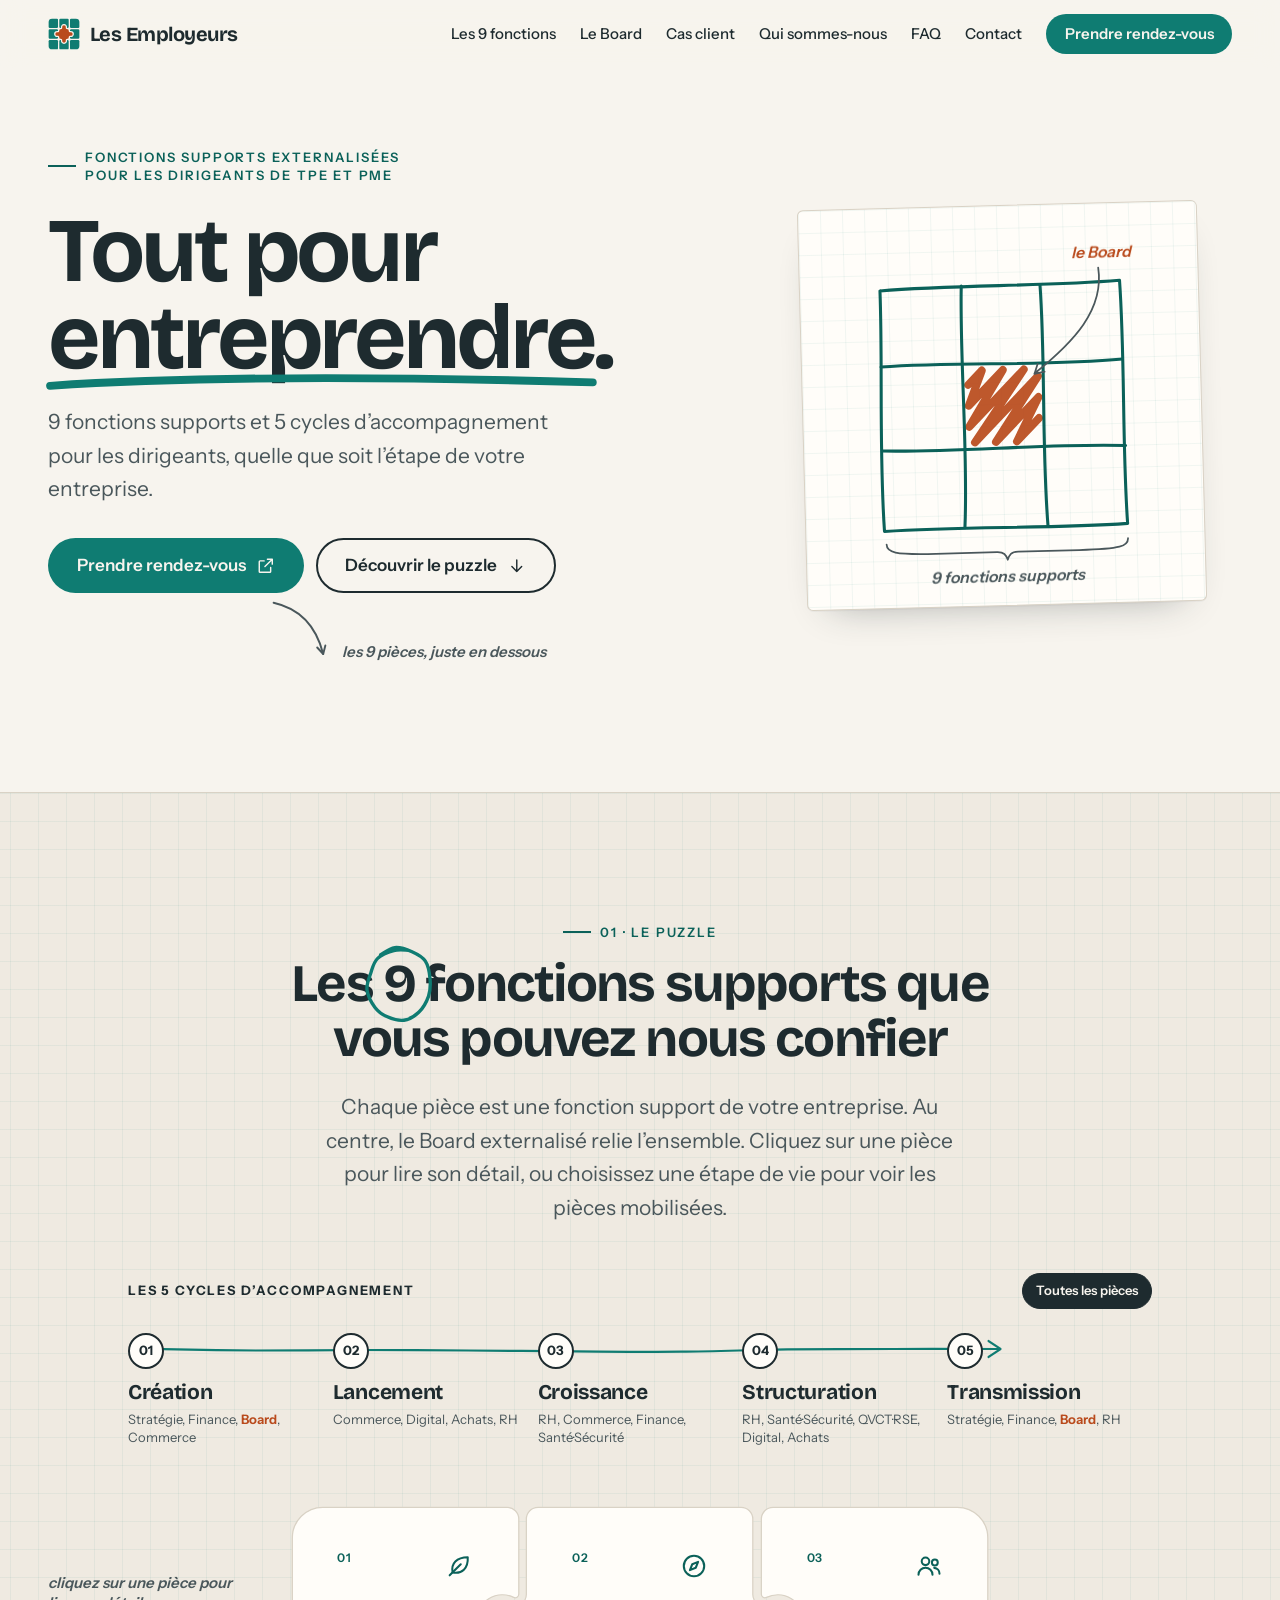
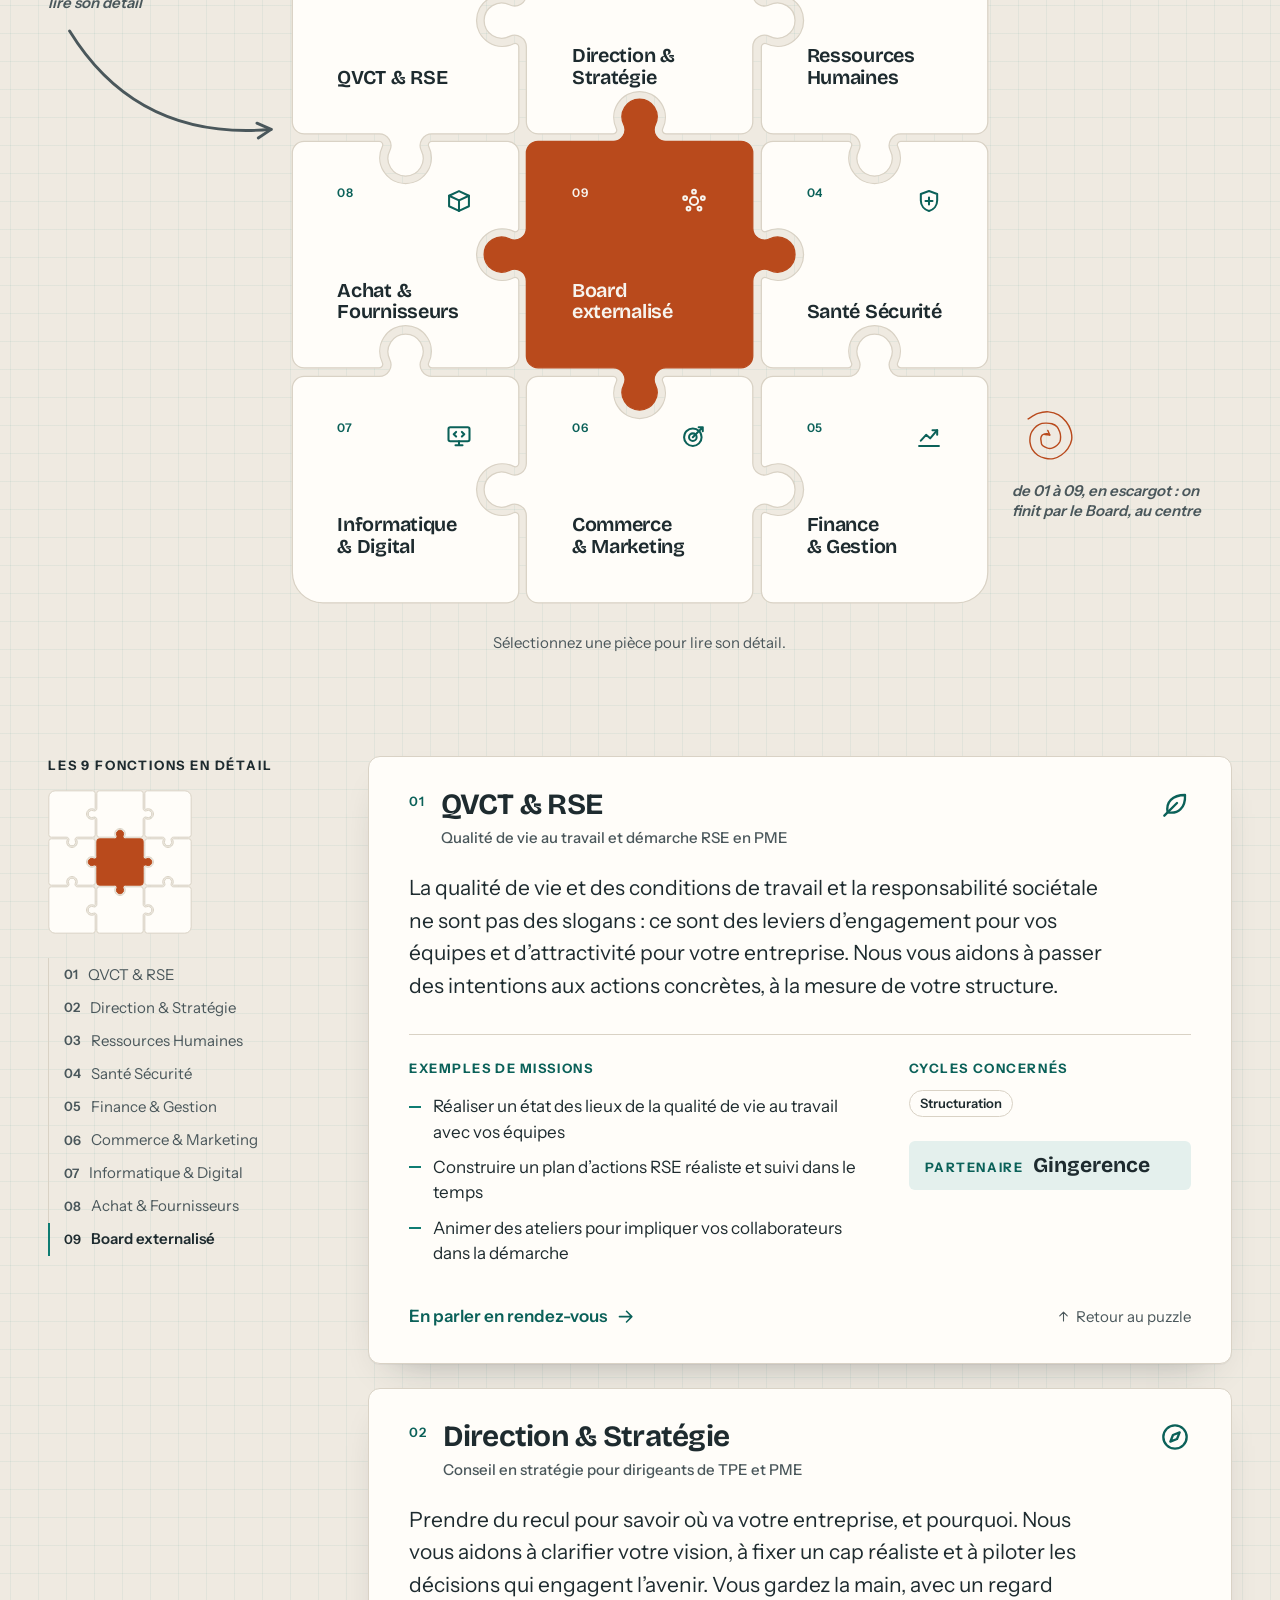
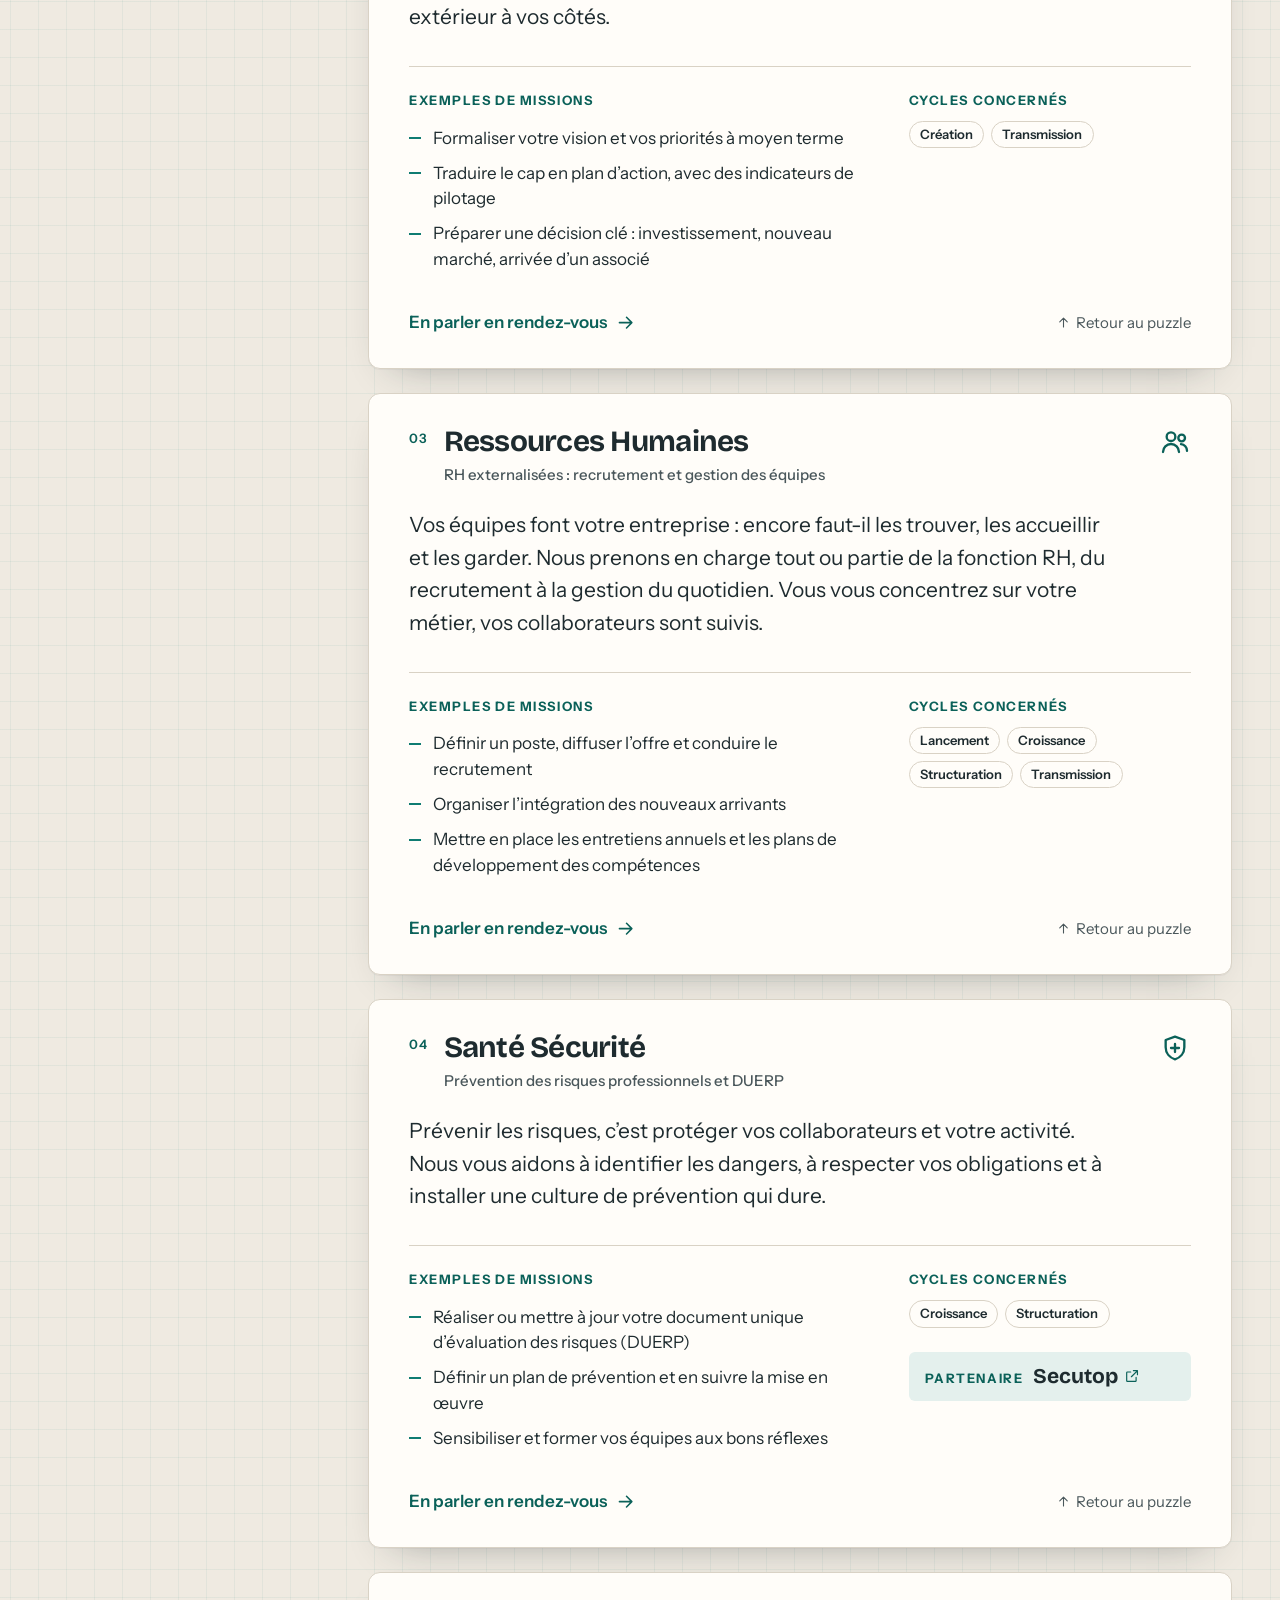
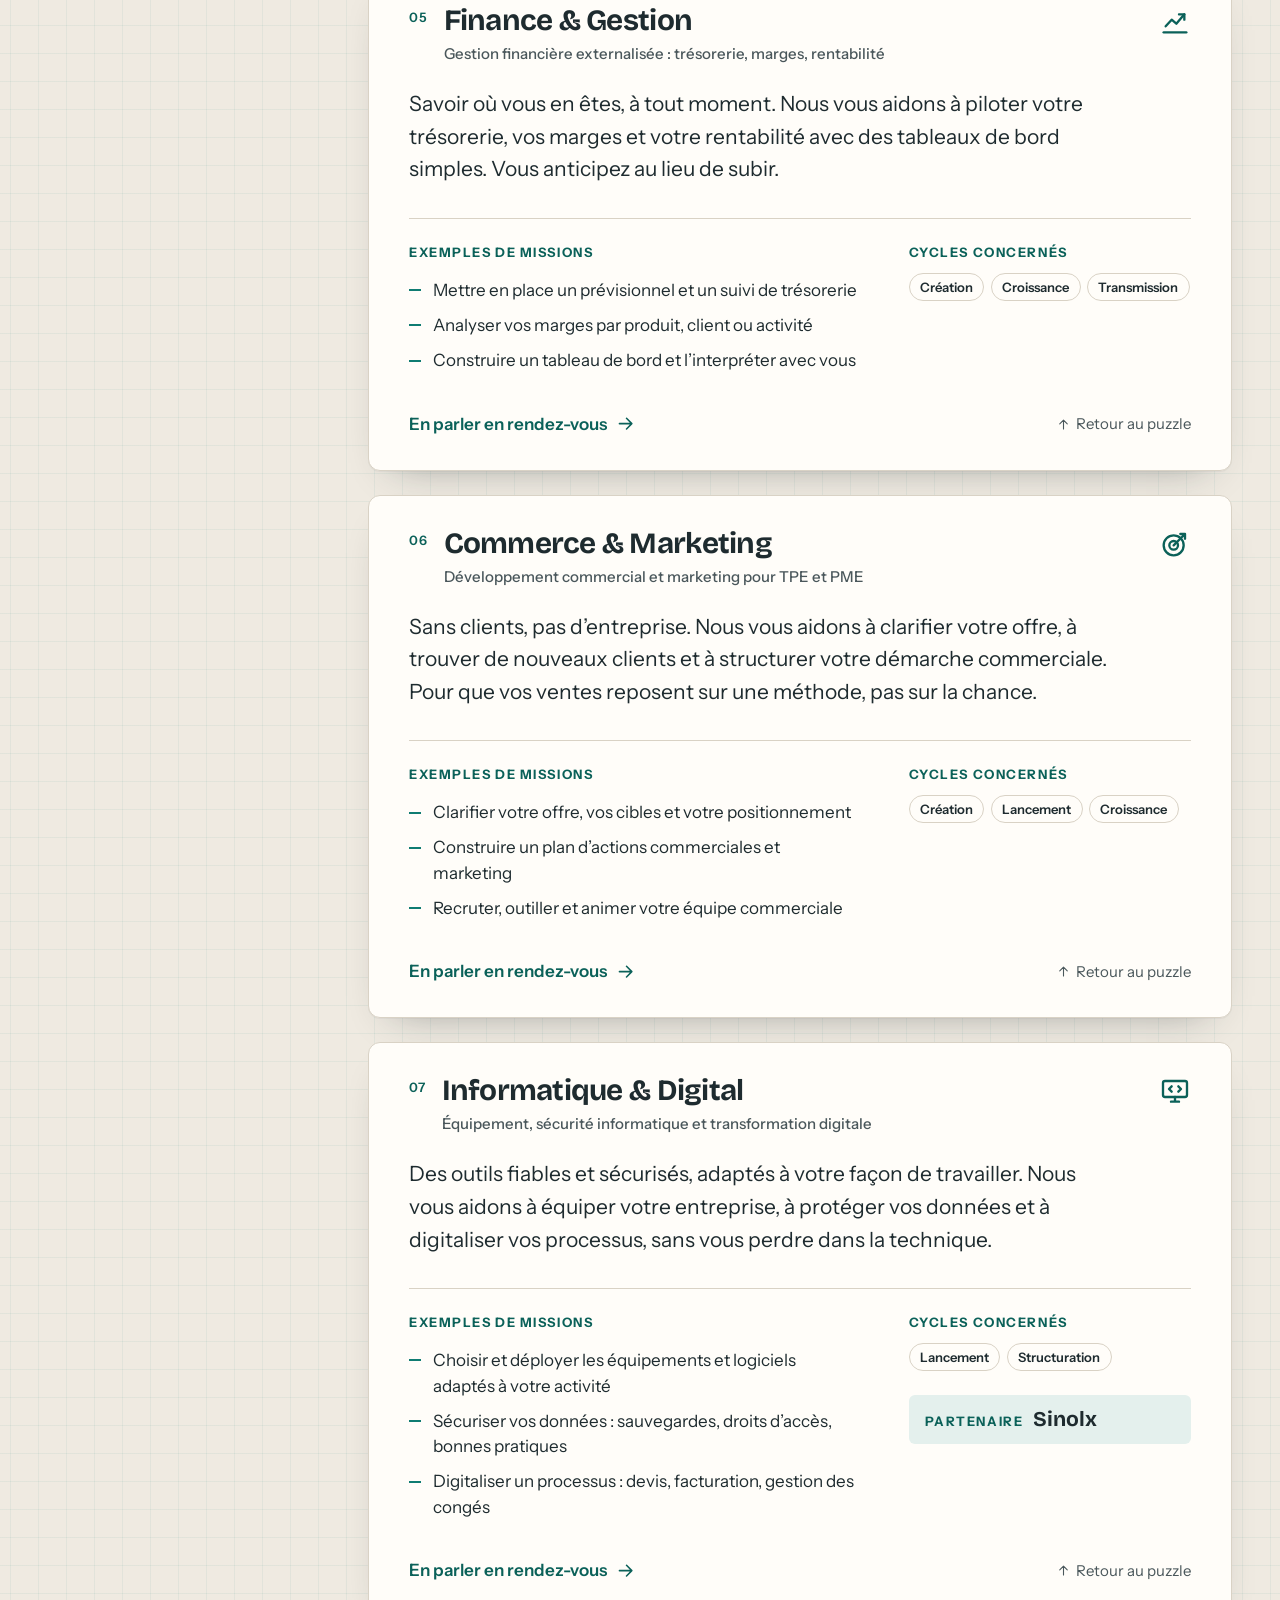
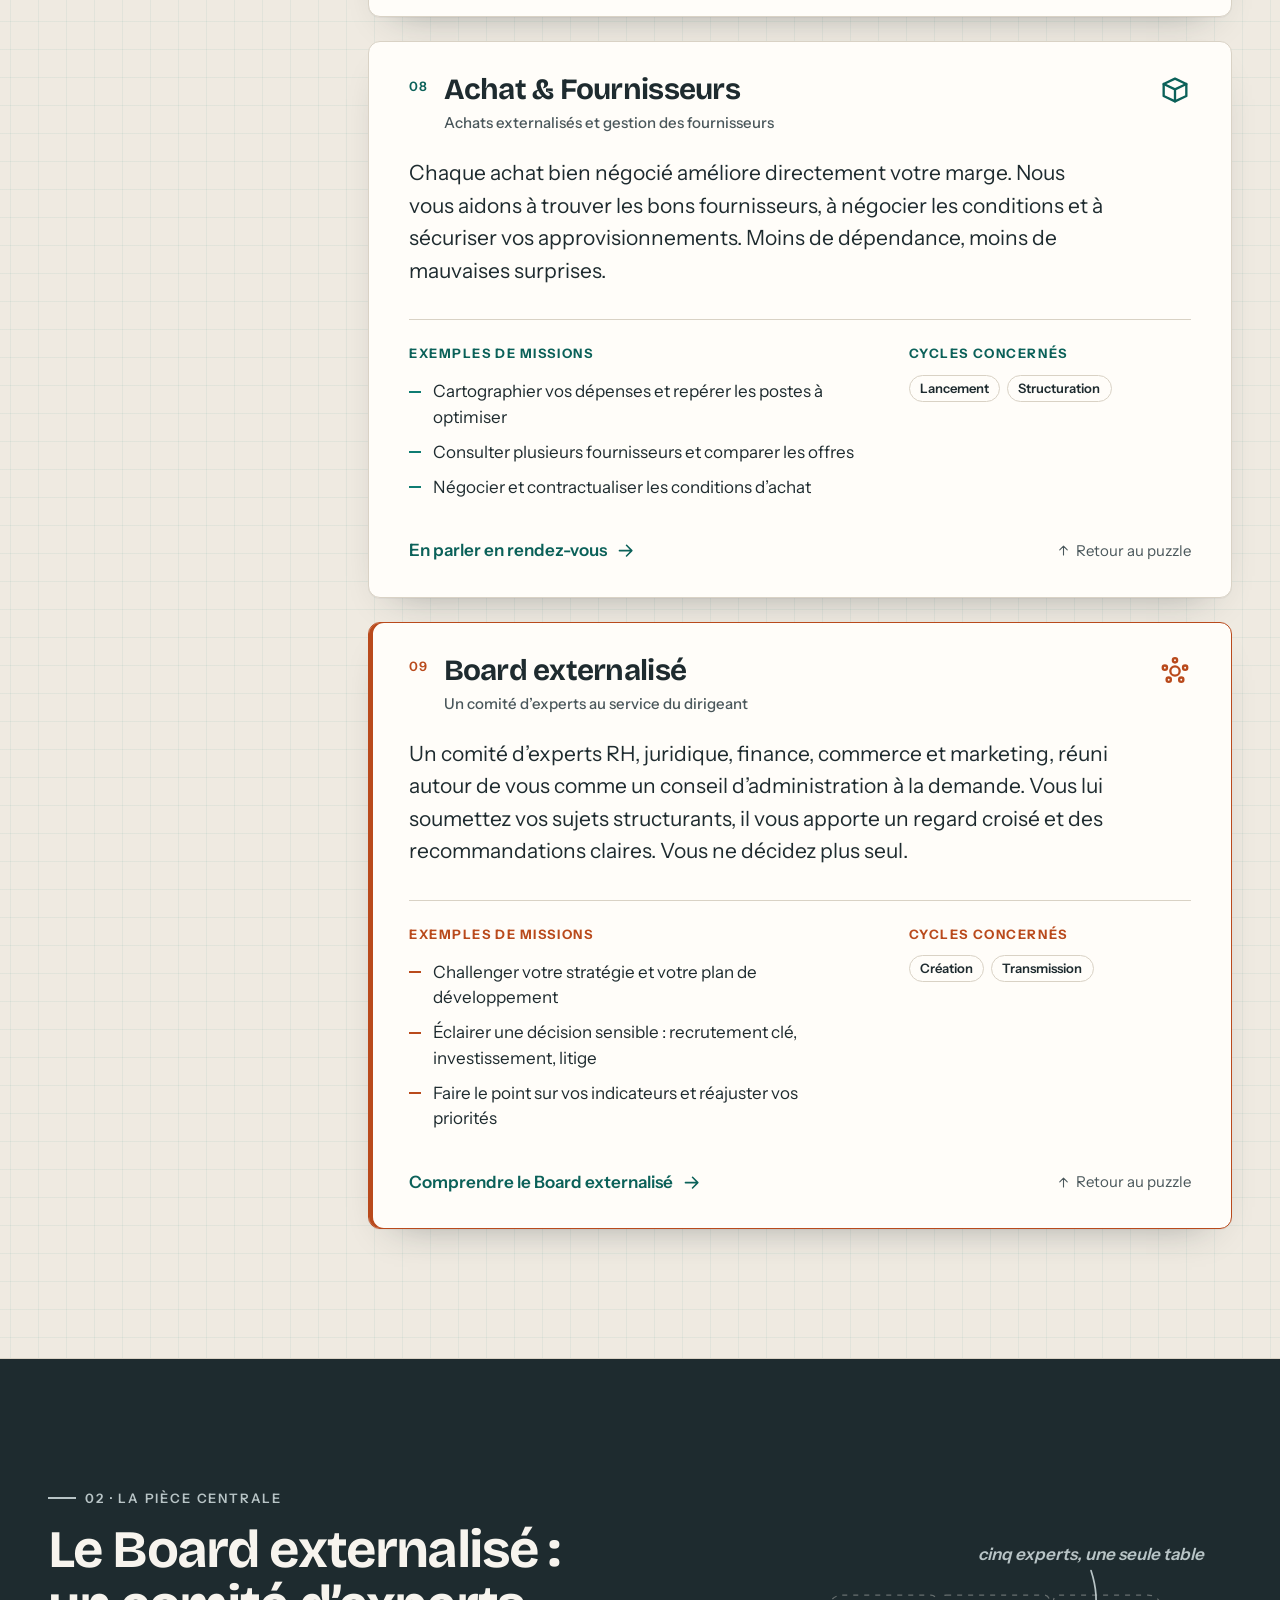
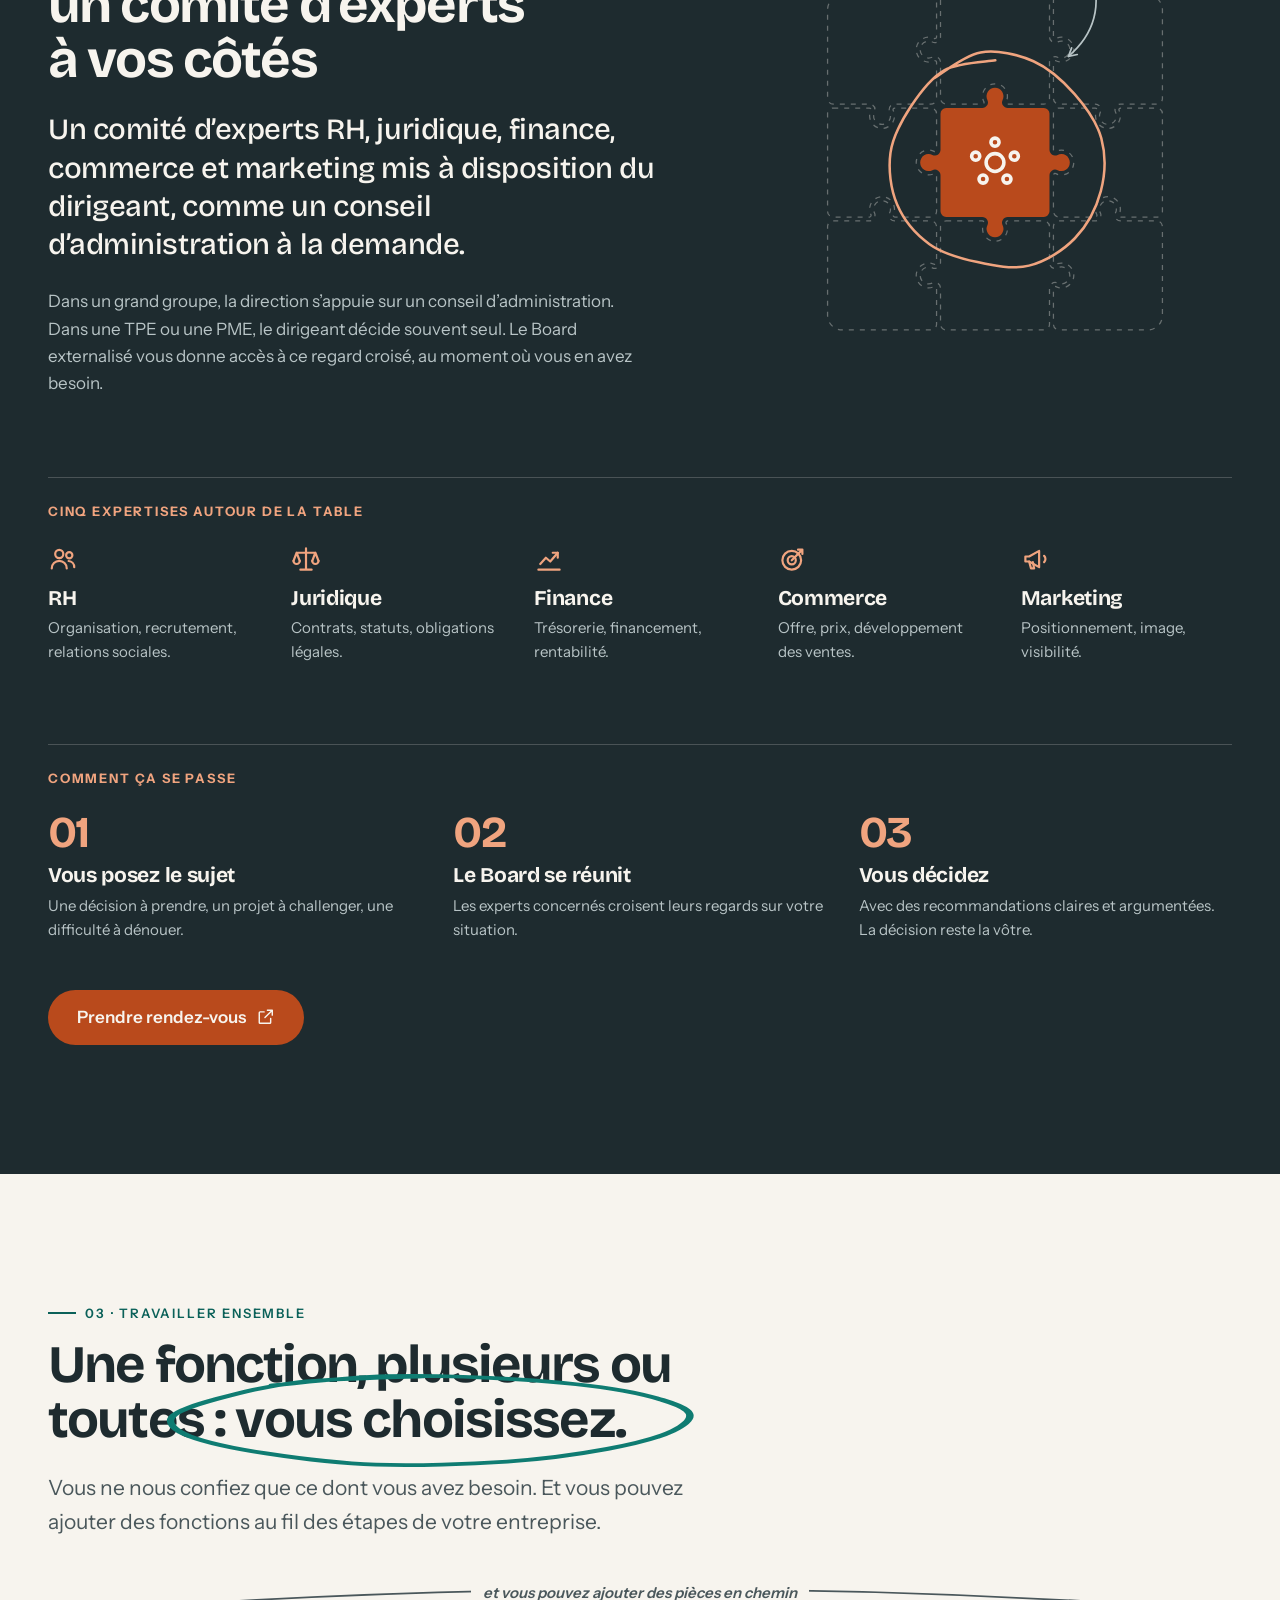
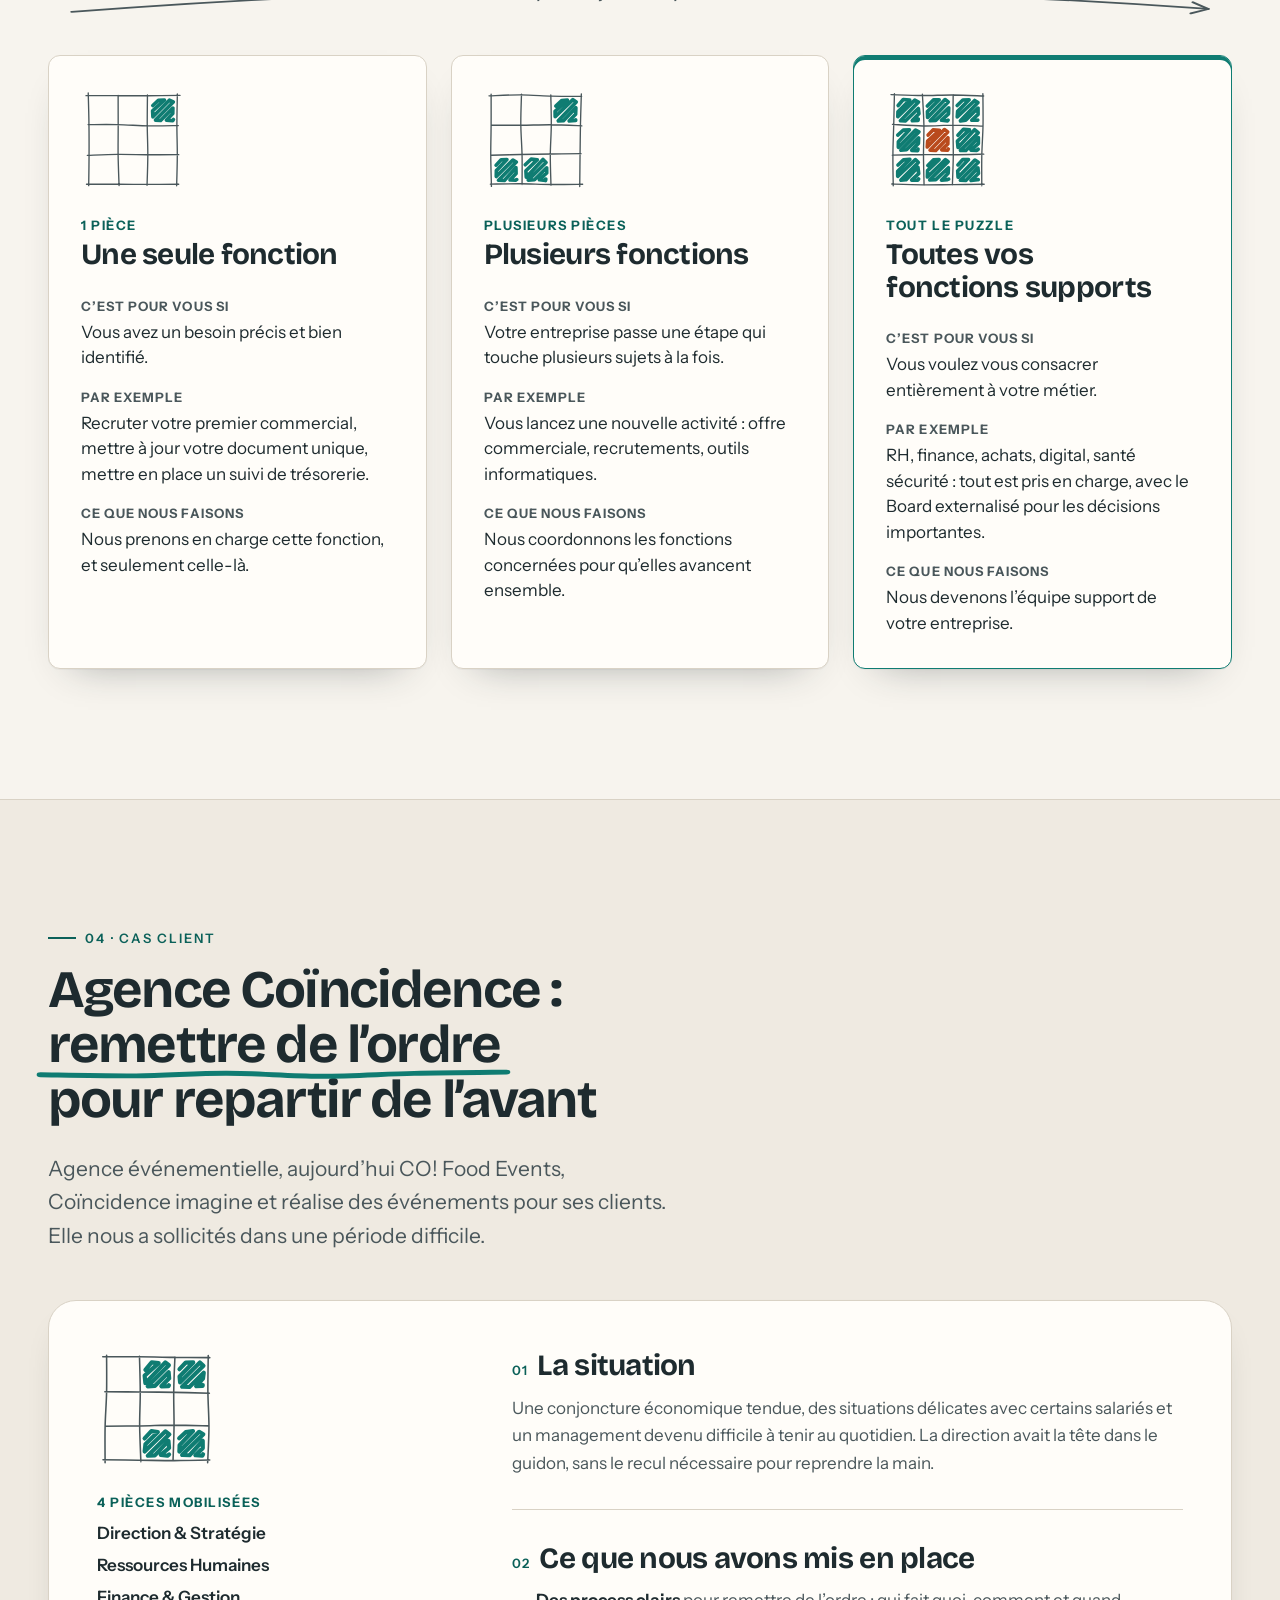
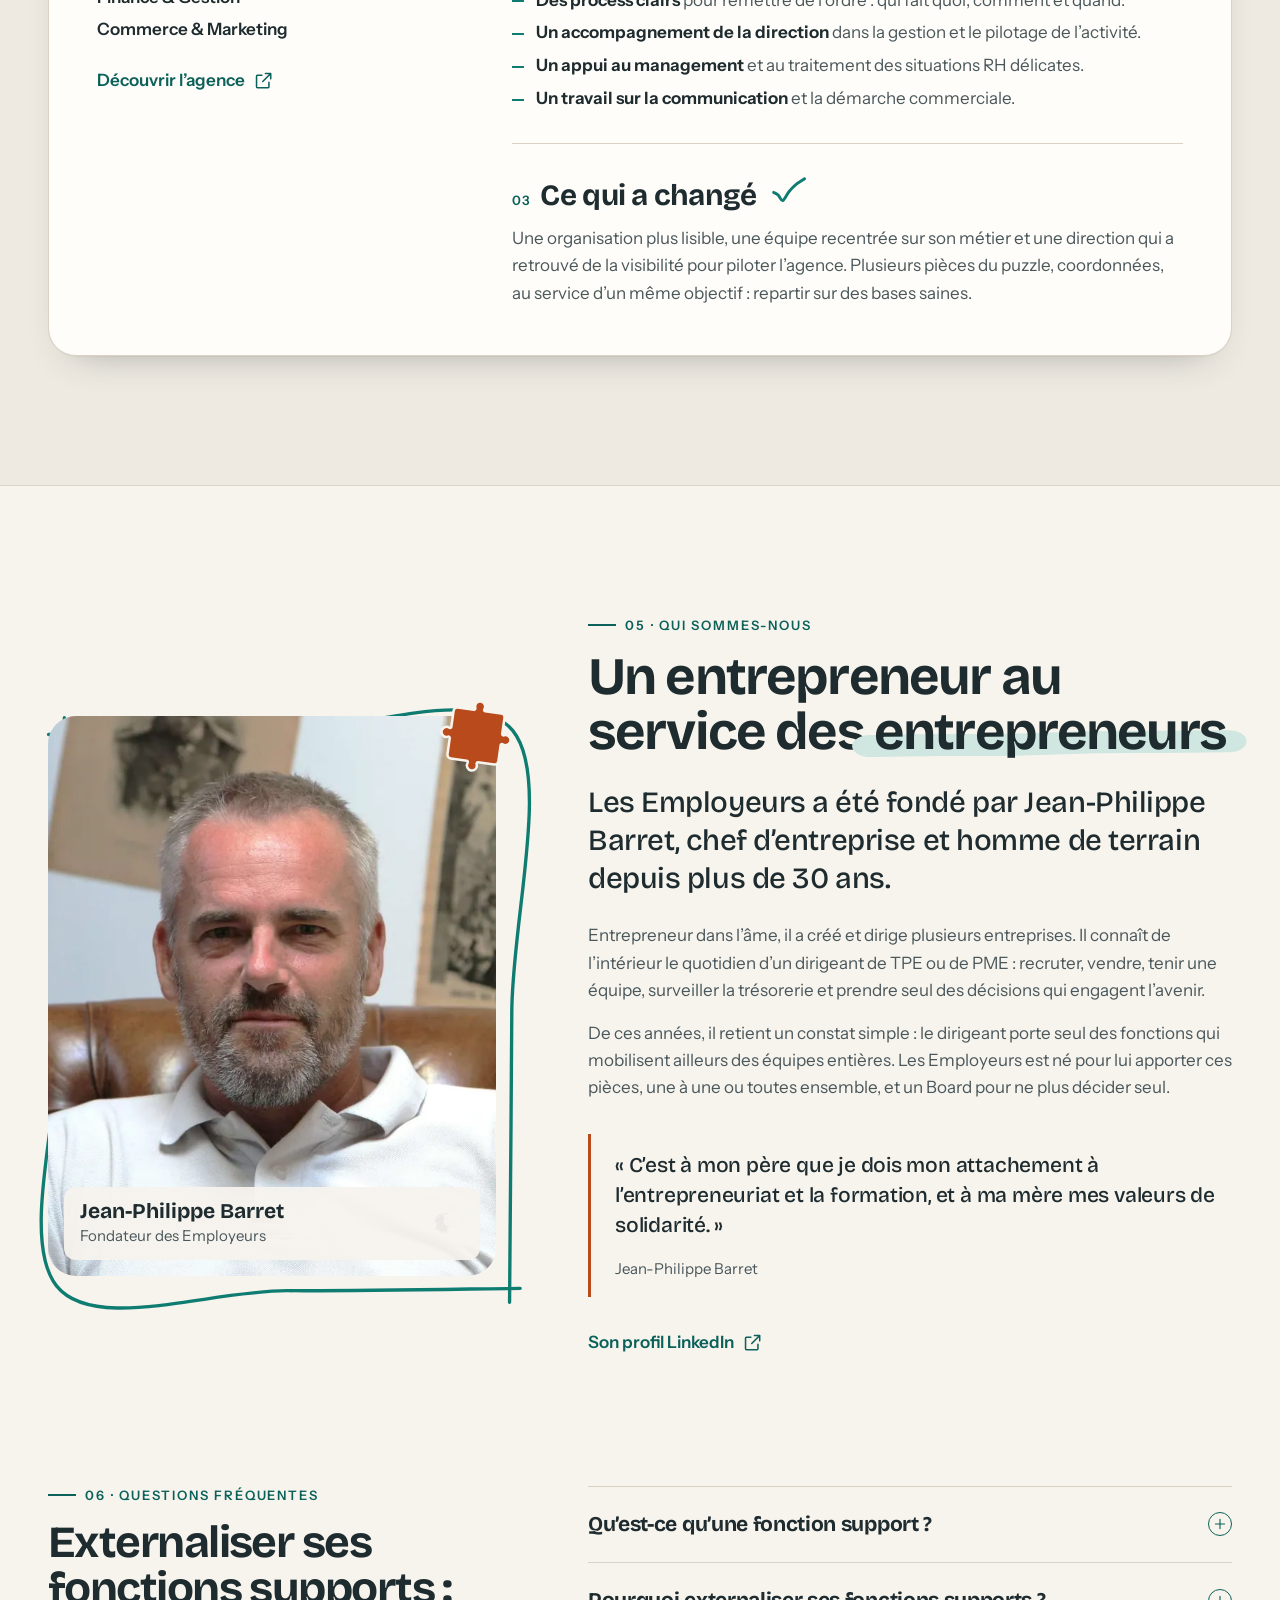
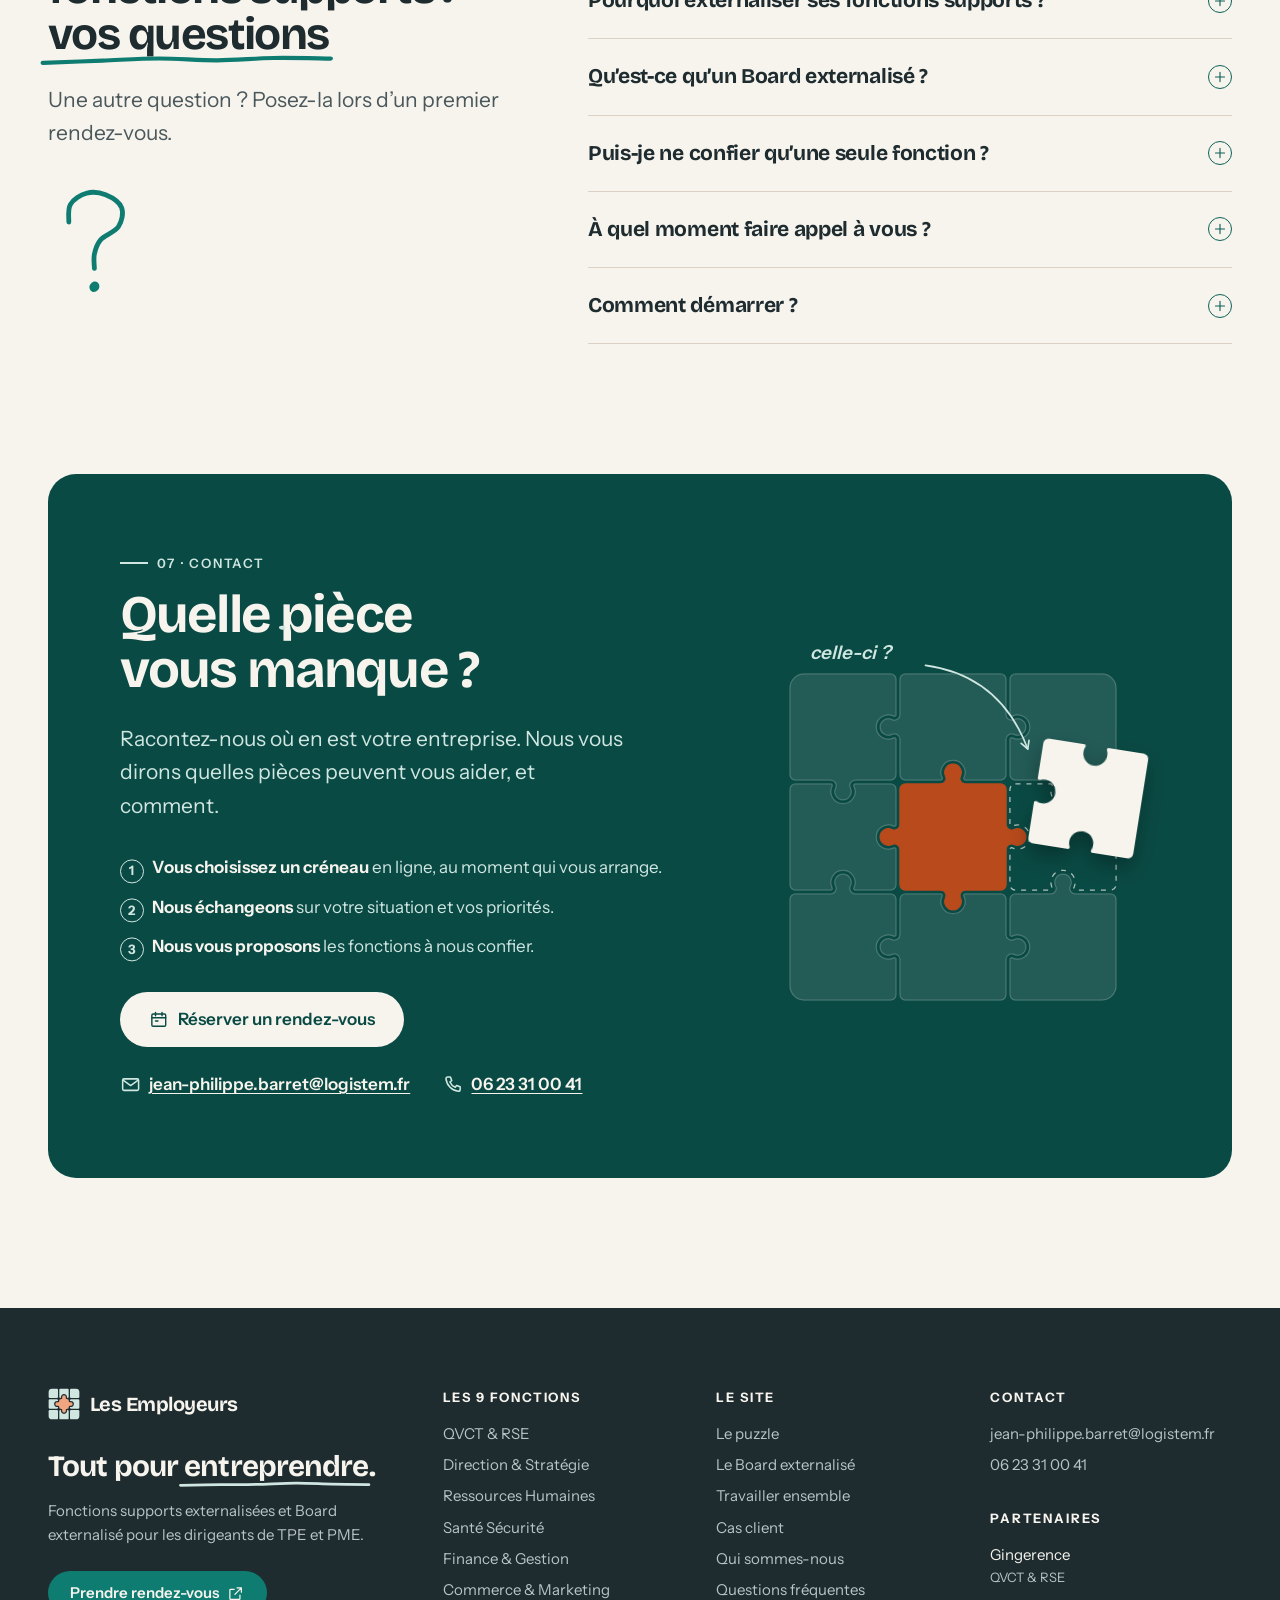
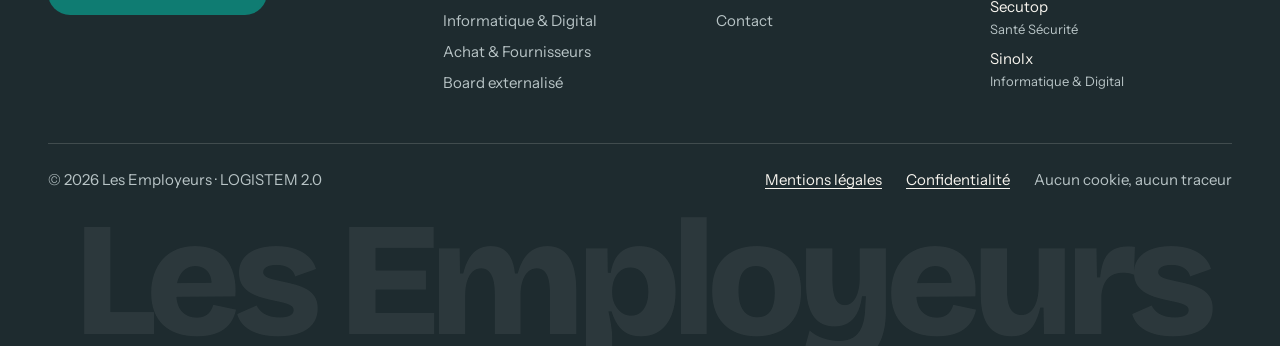
==== commit fb35f1be: "Cas client, « Qui sommes-nous », hébergement OVH et tracés au feutre - Section « Cas client » : acco" ====
--- a/index.html
+++ b/index.html
@@ -48,6 +48,13 @@
       "postalCode": "38300",
       "addressLocality": "Culin",
       "addressCountry": "FR"
+    },
+    "founder": {
+      "@type": "Person",
+      "name": "Jean-Philippe Barret",
+      "jobTitle": "Fondateur",
+      "image": "https://les-employeurs.fr/assets/img/jean-philippe-barret.jpg",
+      "sameAs": ["https://www.linkedin.com/in/jean-philippe-barret-secutop"]
     },
     "audience": {
       "@type": "BusinessAudience",
@@ -121,7 +128,8 @@
         <ul>
           <li><a href="#fonctions">Les 9 fonctions</a></li>
           <li><a href="#board">Le Board</a></li>
-          <li><a href="#travailler-ensemble">Travailler ensemble</a></li>
+          <li><a href="#cas-client">Cas client</a></li>
+          <li><a href="#qui-sommes-nous">Qui sommes-nous</a></li>
           <li><a href="#faq">FAQ</a></li>
           <li><a href="#contact">Contact</a></li>
         </ul>
@@ -144,13 +152,17 @@
         <div class="hero-text">
           <h1 id="hero-title">
             <span class="kicker hero-kicker">Fonctions supports externalisées pour les dirigeants de TPE et PME</span>
-            <span class="hero-title">Tout pour <span class="marker">entreprendre<svg class="marker-line" viewBox="0 0 320 12" aria-hidden="true" focusable="false"><path class="draw" pathLength="1" style="--d:.35s" d="M4 8.5C78 3.5 192 3 316 6.5"/></svg></span>.</span>
+            <span class="hero-title">Tout pour <span class="nowrap"><span class="marker">entreprendre<svg class="marker-line" viewBox="0 0 320 12" aria-hidden="true" focusable="false"><path class="draw" pathLength="1" style="--d:.35s" d="M4 8.5C78 3.5 192 3 316 6.5"/></svg></span>.</span></span>
           </h1>
           <p class="hero-lead">9 fonctions supports et 5 cycles d’accompagnement pour les dirigeants, quelle que soit l’étape de votre entreprise.</p>
           <div class="hero-actions">
             <a class="btn btn--primary btn--lg" href="[URL_RDV]" target="_blank" rel="noopener">Prendre rendez-vous<span class="sr-only"> (nouvel onglet)</span><svg class="icon" aria-hidden="true" focusable="false"><use href="#i-external"/></svg></a>
             <a class="btn btn--ghost btn--lg" href="#fonctions">Découvrir le puzzle<svg class="icon" aria-hidden="true" focusable="false"><use href="#i-arrow-down"/></svg></a>
           </div>
+          <div class="hero-note" aria-hidden="true" data-ink>
+              <svg class="hero-note-arrow" viewBox="0 0 90 80" stroke-width="2.4" aria-hidden="true" focusable="false"><path class="ink-path" pathLength="1" d="M12 6Q60.5 16.7 74 70"/><path class="ink-path" pathLength="1" style="--d:.5s" d="M76.7 59.3L74 70L66.5 61.9"/></svg>
+              <span class="note-text ink-text" style="--d:.45s">les 9 pièces, juste en dessous</span>
+            </div>
         </div>
 
         <figure class="sketch">
@@ -176,7 +188,7 @@
       <div class="container">
         <header class="section-head section-head--center">
           <p class="kicker">01 · Le puzzle</p>
-          <h2 id="fonctions-title">Les 9 fonctions supports que vous pouvez nous confier</h2>
+          <h2 id="fonctions-title">Les <span class="mk mk--round" data-ink>9<svg class="mk-svg" viewBox="0 0 100 110" preserveAspectRatio="none" stroke-width="4.5" aria-hidden="true" focusable="false"><path class="ink-path" pathLength="1" d="M25.1 15.8C28.2 14.2 37 6.8 44.1 6.1C51.1 5.4 60.4 8.6 67.3 11.7C74.1 14.7 81.2 18.2 85.3 24.3C89.3 30.3 90.9 40.1 91.6 48C92.3 55.8 92 64 89.5 71.5C86.9 78.9 81.9 87.6 76.4 92.9C70.9 98.2 63.6 102.5 56.5 103.5C49.5 104.5 40.7 101.8 34.2 98.9C27.7 96.1 22 92.3 17.5 86.3C12.9 80.2 7.6 70.5 6.7 62.7C5.8 54.9 9.7 46.5 12.1 39.5C14.4 32.4 15.9 25.4 21.1 20.6C26.2 15.7 35.9 12 42.7 10.2C49.6 8.4 58.9 9.7 62.1 9.7"/></svg></span> fonctions supports que vous pouvez nous confier</h2>
           <p class="section-lead">Chaque pièce est une fonction support de votre entreprise. Au centre, le Board externalisé relie l’ensemble. Cliquez sur une pièce pour lire son détail, ou choisissez une étape de vie pour voir les pièces mobilisées.</p>
         </header>
 
@@ -186,17 +198,28 @@
             <h3 class="cycles-title">Les 5 cycles d’accompagnement</h3>
             <button type="button" class="cycle-reset" data-cycle="all" aria-pressed="true">Toutes les pièces</button>
           </div>
+          <div class="cycles-track">
+          <svg class="cycles-line" viewBox="0 0 1000 24" preserveAspectRatio="none" data-ink stroke-width="2.2" aria-hidden="true" focusable="false"><path class="ink-path" pathLength="1" style="--ink-dur:1.2s" d="M4 9.8C24.3 10.1 85.3 11.3 126 11.5C166.7 11.7 207.3 11 248 11C288.7 11 329.3 11.2 370 11.5C410.7 11.7 451.3 12.2 492 12.4C532.7 12.6 573.3 13 614 12.7C654.7 12.4 695.3 10.9 736 10.4C776.7 10 817.3 10 858 10C898.7 9.9 959.7 10 980 10"/><path class="ink-path" pathLength="1" style="--d:1.1s" d="M967 2L981 10L967 18"/></svg>
           <ol class="cycles-list">
-            <li><button type="button" class="cycle-btn" data-cycle="creation" aria-pressed="false"><span class="cycle-num">01</span><span class="cycle-name">Création</span><span class="cycle-pieces">Stratégie, Finance, <b>Board</b>, Commerce</span></button></li>
-            <li><button type="button" class="cycle-btn" data-cycle="lancement" aria-pressed="false"><span class="cycle-num">02</span><span class="cycle-name">Lancement</span><span class="cycle-pieces">Commerce, Digital, Achats, RH</span></button></li>
-            <li><button type="button" class="cycle-btn" data-cycle="croissance" aria-pressed="false"><span class="cycle-num">03</span><span class="cycle-name">Croissance</span><span class="cycle-pieces">RH, Commerce, Finance, Santé·Sécurité</span></button></li>
-            <li><button type="button" class="cycle-btn" data-cycle="structuration" aria-pressed="false"><span class="cycle-num">04</span><span class="cycle-name">Structuration</span><span class="cycle-pieces">RH, Santé·Sécurité, QVCT·RSE, Digital, Achats</span></button></li>
-            <li><button type="button" class="cycle-btn" data-cycle="transmission" aria-pressed="false"><span class="cycle-num">05</span><span class="cycle-name">Transmission</span><span class="cycle-pieces">Stratégie, Finance, <b>Board</b>, RH</span></button></li>
+            <li><button type="button" class="cycle-btn" data-cycle="creation" aria-pressed="false"><span class="cycle-num">01<svg class="cycle-ink" viewBox="0 0 60 60" stroke-width="3" aria-hidden="true" focusable="false"><path class="ink-path" pathLength="1" d="M13.7 8.8C15.9 8 22.8 5.1 27.1 4.4C31.4 3.7 35.1 3.2 39.4 4.5C43.7 5.9 50.1 8.8 52.9 12.5C55.6 16.1 55.4 22.2 55.8 26.7C56.2 31.1 56.9 35 55.2 39.3C53.6 43.5 49.5 49.3 45.9 52.1C42.3 54.9 37.7 55.8 33.5 56.3C29.3 56.7 24.3 56.3 20.6 54.8C16.9 53.2 13.8 50.5 11.2 47C8.7 43.5 6 38.2 5.2 33.8C4.4 29.5 5.1 24.7 6.3 20.8C7.6 17 9.6 13.5 12.7 10.8C15.9 8.2 21.1 6 25.3 5C29.4 4.1 35.5 5.1 37.5 5.2"/></svg></span><span class="cycle-name">Création</span><span class="cycle-pieces">Stratégie, Finance, <b>Board</b>, Commerce</span></button></li>
+            <li><button type="button" class="cycle-btn" data-cycle="lancement" aria-pressed="false"><span class="cycle-num">02<svg class="cycle-ink" viewBox="0 0 60 60" stroke-width="3" aria-hidden="true" focusable="false"><path class="ink-path" pathLength="1" d="M14 8.3C15.9 7.2 21.3 2.4 25.8 1.9C30.4 1.5 36.8 3.9 41.1 5.8C45.3 7.7 48.9 10.1 51.3 13.6C53.7 17.1 54.9 22.5 55.6 26.8C56.3 31.2 57.1 35.8 55.4 39.7C53.6 43.5 48.7 47.1 45.4 50C42 53 39 56.7 35.1 57.4C31.2 58.2 26.3 56.4 22 54.7C17.6 53 11.7 50.6 8.9 47.2C6 43.8 5.4 38.6 4.8 34.3C4.3 30.1 4.3 25.3 5.6 21.4C6.9 17.6 9.2 14.2 12.6 11.3C15.9 8.5 21.7 5 25.7 4.3C29.7 3.6 34.9 6.5 36.7 7"/></svg></span><span class="cycle-name">Lancement</span><span class="cycle-pieces">Commerce, Digital, Achats, RH</span></button></li>
+            <li><button type="button" class="cycle-btn" data-cycle="croissance" aria-pressed="false"><span class="cycle-num">03<svg class="cycle-ink" viewBox="0 0 60 60" stroke-width="3" aria-hidden="true" focusable="false"><path class="ink-path" pathLength="1" d="M14.3 9.8C16.4 8.7 22.9 4.2 27.2 3.4C31.6 2.6 36.2 3.5 40.3 5.1C44.5 6.6 49.6 9 52.1 12.7C54.6 16.3 55.1 22.5 55.4 27C55.6 31.4 55.3 35.3 53.7 39.3C52.2 43.4 49.2 48.5 46 51.4C42.7 54.3 38.3 56.2 34 56.7C29.8 57.2 24.2 56.1 20.3 54.4C16.3 52.6 13 49.4 10.4 46.1C7.7 42.9 5.3 38.8 4.4 34.8C3.5 30.8 3.4 26.1 4.9 22.1C6.4 18 10.4 13.2 13.6 10.4C16.8 7.7 19.9 6.4 24.1 5.5C28.4 4.5 36.5 5.1 39 5"/></svg></span><span class="cycle-name">Croissance</span><span class="cycle-pieces">RH, Commerce, Finance, Santé·Sécurité</span></button></li>
+            <li><button type="button" class="cycle-btn" data-cycle="structuration" aria-pressed="false"><span class="cycle-num">04<svg class="cycle-ink" viewBox="0 0 60 60" stroke-width="3" aria-hidden="true" focusable="false"><path class="ink-path" pathLength="1" d="M14.6 9.3C16.5 8.3 21.9 3.8 26 3C30.2 2.2 35.5 2.6 39.6 4.4C43.7 6.2 48 10 50.6 13.8C53.1 17.6 54.5 22.9 55.1 27.1C55.8 31.3 56.1 35.3 54.5 39C52.9 42.7 49 46.5 45.4 49.3C41.8 52.2 36.9 55.2 33 56C29 56.8 25.5 55.8 21.6 54.3C17.7 52.8 12.3 50.2 9.5 47.1C6.6 44 5.4 40.1 4.5 35.7C3.7 31.3 2.7 24.8 4.2 20.7C5.7 16.6 10.1 13.6 13.5 10.9C16.9 8.3 20.5 5.8 24.6 4.7C28.7 3.7 35.9 4.8 38.2 4.8"/></svg></span><span class="cycle-name">Structuration</span><span class="cycle-pieces">RH, Santé·Sécurité, QVCT·RSE, Digital, Achats</span></button></li>
+            <li><button type="button" class="cycle-btn" data-cycle="transmission" aria-pressed="false"><span class="cycle-num">05<svg class="cycle-ink" viewBox="0 0 60 60" stroke-width="3" aria-hidden="true" focusable="false"><path class="ink-path" pathLength="1" d="M14.9 8.8C17 8.1 23 5 27.4 4.4C31.8 3.9 37.3 4.2 41.2 5.6C45.2 7 49.1 9.3 51.4 12.9C53.6 16.5 54.3 22.8 54.9 27.3C55.4 31.7 56.1 35.5 54.7 39.4C53.2 43.3 49.4 48.1 46 50.7C42.6 53.4 38.5 54.7 34.3 55.3C30 55.8 24.7 55.5 20.6 54.2C16.5 52.9 12.3 50.7 9.5 47.3C6.8 44 4.8 38.5 4.1 34.2C3.5 29.8 4.3 25.1 5.9 21.3C7.4 17.5 10.2 14.3 13.4 11.4C16.6 8.6 21 4.8 25.1 4C29.1 3.2 35.4 6.2 37.5 6.6"/></svg></span><span class="cycle-name">Transmission</span><span class="cycle-pieces">Stratégie, Finance, <b>Board</b>, RH</span></button></li>
           </ol>
+          </div>
         </div>
 
         <!-- Le puzzle : chaque pièce mène à sa fiche détaillée -->
         <div class="puzzle-wrap">
+          <div class="puzzle-note puzzle-note--left" aria-hidden="true" data-ink>
+            <span class="note-text ink-text">cliquez sur une pièce pour lire son détail</span>
+            <svg class="puzzle-note-arrow" viewBox="0 0 200 110" stroke-width="2.4" aria-hidden="true" focusable="false"><path class="ink-path" pathLength="1" style="--d:.25s" d="M18 10Q74.4 101.6 186 92"/><path class="ink-path" pathLength="1" style="--d:.8s" d="M174.1 86.8L186 92L175.2 99.2"/></svg>
+          </div>
+          <div class="puzzle-note puzzle-note--right" aria-hidden="true" data-ink>
+            <svg class="puzzle-note-spiral" viewBox="0 0 120 124" stroke-width="2.4" aria-hidden="true" focusable="false"><path class="ink-path" pathLength="1" d="M26.9 29.8C29.6 28.3 37.8 22.6 43.5 20.7C49.1 18.7 55.2 17.8 60.8 18.1C66.5 18.5 72.7 20.2 77.6 23C82.5 25.7 86.9 30.3 90.3 34.6C93.6 38.9 96.3 43.7 97.8 48.8C99.3 53.8 100.2 59.8 99.4 64.9C98.6 70 96 75.2 93.1 79.4C90.3 83.6 86.3 87.3 82.3 90C78.3 92.8 73.6 95.1 69.1 96C64.6 96.9 59.6 96.4 55.3 95.5C50.9 94.5 46.5 92.9 42.9 90.4C39.3 87.8 35.7 83.7 33.5 80.1C31.4 76.5 30.5 73 30 69C29.6 65 29.9 59.8 31 56C32.1 52.1 34.1 48.9 36.6 46.1C39 43.2 42.4 40.3 45.6 38.8C48.8 37.2 52.3 37 55.8 36.9C59.3 36.8 63.3 37 66.5 38C69.7 39 72.8 40.6 75 42.9C77.1 45.2 78.6 48.7 79.6 51.5C80.6 54.4 81 57.1 81 59.9C81 62.6 80.7 65.6 79.7 68C78.6 70.3 76.7 72.4 74.7 74.1C72.7 75.8 70.2 77.3 67.9 78.1C65.6 78.9 63.1 79.3 60.9 79C58.6 78.8 56.3 77.6 54.5 76.6C52.6 75.6 50.7 74.5 49.7 72.8C48.7 71.2 48.7 68.8 48.5 66.9C48.2 65.1 47.8 63.4 48.1 61.7C48.3 60.1 49.3 58.1 50.1 57.1C50.9 56.1 51.8 55.9 53 55.5C54.3 55.1 56.4 54.8 57.7 54.7C59 54.6 59.7 54.6 60.6 54.9C61.5 55.2 62.6 56.3 62.9 56.6"/><path class="ink-path" pathLength="1" style="--d:.7s" d="M54.8 55.9L62.9 56.6L59.7 49.1"/></svg>
+            <span class="note-text ink-text" style="--d:.4s">de 01 à 09, en escargot&nbsp;: on finit par le Board, au centre</span>
+          </div>
           <ul class="puzzle" id="puzzle-grid" role="list" aria-label="Les 9 pièces du puzzle">
             <li class="puzzle-slot" style="grid-area:1 / 1">
               <a class="piece" id="piece-qvct" href="#fonction-qvct" data-piece="qvct" data-cycles="structuration" data-short="QVCT·RSE" style="--i:0;--sx:-16%;--sy:-16%">
@@ -589,16 +612,21 @@
         <div class="board-grid">
           <div class="board-intro">
             <p class="kicker kicker--board">02 · La pièce centrale</p>
-            <h2 id="board-title">Le Board externalisé&nbsp;: un comité d’experts à vos côtés</h2>
+            <h2 id="board-title">Le Board externalisé&nbsp;: un comité d’experts <span class="mk mk--under mk--board" data-ink>à vos côtés<svg class="mk-svg" viewBox="0 0 300 16" preserveAspectRatio="none" stroke-width="5" aria-hidden="true" focusable="false"><path class="ink-path" pathLength="1" d="M1 11.6C11.2 11.5 42.2 11.6 61.9 11C81.7 10.4 100 8.9 119.4 8.1C138.8 7.3 159 6.2 178.5 6.3C198 6.5 216.9 9.1 236.5 9C256.1 8.9 286.3 6.3 296.2 5.8"/></svg></span></h2>
             <p class="board-lead">Un comité d’experts RH, juridique, finance, commerce et marketing mis à disposition du dirigeant, comme un conseil d’administration à la demande.</p>
             <p>Dans un grand groupe, la direction s’appuie sur un conseil d’administration. Dans une TPE ou une PME, le dirigeant décide souvent seul. Le Board externalisé vous donne accès à ce regard croisé, au moment où vous en avez besoin.</p>
           </div>
           <div class="board-visual">
-            <svg class="board-art" viewBox="-4 -4 608 608" aria-hidden="true" focusable="false">
+            <svg class="board-art" viewBox="-40 -110 680 750" aria-hidden="true" focusable="false" data-ink>
               <use class="ghost" href="#pz-qvct"/><use class="ghost" href="#pz-strategie"/><use class="ghost" href="#pz-rh"/>
               <use class="ghost" href="#pz-achats"/><use class="board-art-piece" href="#pz-board"/><use class="ghost" href="#pz-sante"/>
               <use class="ghost" href="#pz-digital"/><use class="ghost" href="#pz-commerce"/><use class="ghost" href="#pz-finance"/>
               <use class="board-art-icon" href="#i-board" x="246" y="246" width="108" height="108"/>
+              <g class="board-ink">
+                <g transform="translate(100 100)"><path class="ink-path" pathLength="1" style="--ink-dur:1s" d="M91.5 50.8C105.3 43.2 144.9 10 174.3 5C203.8 0 240.4 8.5 268.1 20.7C295.8 33 320.5 55.8 340.6 78.5C360.6 101.2 380.5 128.5 388.3 157.2C396.1 185.9 395.2 221.1 387.4 250.6C379.6 280.1 362.7 312.1 341.5 334.1C320.3 356.1 288.9 375.6 260.2 382.6C231.4 389.7 198.2 382.7 168.9 376.3C139.5 370 107.7 361.6 84 344.6C60.3 327.7 38.2 301.4 26.7 274.5C15.1 247.6 10.9 211.8 14.9 183C18.8 154.2 34.4 126.1 50.4 101.7C66.4 77.3 85.8 50.2 110.8 36.4C135.8 22.7 185.6 21.9 200.5 19"/></g>
+                <path class="ink-path" pathLength="1" style="--d:.7s" d="M470 -40Q500.2 52 430 112"/><path class="ink-path" pathLength="1" style="--d:1.05s" d="M445.7 108.7L430 112L435.7 97"/>
+                <text class="note-text ink-text" x="470" y="-58" text-anchor="middle" style="--d:.9s">cinq experts, une seule table</text>
+              </g>
             </svg>
           </div>
         </div>
@@ -659,17 +687,17 @@
       <div class="container">
         <header class="section-head">
           <p class="kicker">03 · Travailler ensemble</p>
-          <h2 id="offres-title">Une fonction, plusieurs ou toutes&nbsp;: vous choisissez.</h2>
+          <h2 id="offres-title">Une fonction, plusieurs ou toutes&nbsp;: <span class="mk mk--circle" data-ink>vous choisissez<svg class="mk-svg" viewBox="0 0 300 100" preserveAspectRatio="none" stroke-width="4" aria-hidden="true" focusable="false"><path class="ink-path" pathLength="1" d="M67.3 13.8C77.7 12.2 107.3 5.3 129.4 4.3C151.6 3.3 178.7 5.1 200 7.6C221.3 10.1 242.1 14.1 257.4 19.4C272.7 24.7 287.4 32.7 291.8 39.6C296.3 46.5 291.4 54.1 284.3 60.8C277.1 67.4 263.8 74.1 248.9 79.4C233.9 84.7 215.5 89.8 194.6 92.5C173.7 95.2 145.2 97.1 123.4 95.7C101.7 94.3 80.8 89 64 84.1C47.2 79.2 31.1 72.6 22.5 66.3C14 60 10.5 52.8 13 46.4C15.5 40 26.1 33.7 37.6 27.7C49.1 21.7 63.6 14.3 82.1 10.4C100.7 6.5 137.6 5.4 148.7 4.4"/></svg></span>.</h2>
           <p class="section-lead">Vous ne nous confiez que ce dont vous avez besoin. Et vous pouvez ajouter des fonctions au fil des étapes de votre entreprise.</p>
         </header>
 
+        <div class="offres-note" aria-hidden="true" data-ink>
+          <svg class="offres-note-arrow" viewBox="0 0 1000 60" preserveAspectRatio="none" stroke-width="2.4" aria-hidden="true" focusable="false"><path class="ink-path" pathLength="1" style="--ink-dur:1.3s" d="M20 34Q496.8 -25.9 980 30"/><path class="ink-path" pathLength="1" style="--d:1.2s" d="M966.9 20.8L980 30L965.2 36"/></svg>
+          <span class="note-text ink-text" style="--d:.6s">et vous pouvez ajouter des pièces en chemin</span>
+        </div>
         <ol class="offres">
           <li class="offre">
-            <svg class="offre-map" viewBox="0 0 600 600" aria-hidden="true" focusable="false">
-              <use href="#pz-qvct"/><use href="#pz-strategie"/><use class="is-on" href="#pz-rh"/>
-              <use href="#pz-achats"/><use href="#pz-board"/><use href="#pz-sante"/>
-              <use href="#pz-digital"/><use href="#pz-commerce"/><use href="#pz-finance"/>
-            </svg>
+            <svg class="sketch-grid" viewBox="0 0 200 200" aria-hidden="true" focusable="false" data-ink><path class="ink-path sg-line" pathLength="1" d="M9.6 14.7C19.9 14.7 51.5 14.7 71.4 14.7C91.2 14.7 109 15 128.8 14.9C148.6 14.9 180.1 14.4 190.4 14.3M185.3 11.4C185.2 21.4 184.4 51.7 184.4 71.5C184.4 91.3 185.3 110.9 185.2 130.3C185.1 149.7 184.2 178.3 183.9 187.9M187.9 185.1C178 185.1 147.9 185.4 128.4 185.4C108.9 185.4 90.7 185.2 71.1 185.1C51.5 185.1 20.7 185.1 10.6 185.1M14.8 187.8C14.9 178.2 15.4 149.8 15.5 130.3C15.6 110.8 15.6 91.1 15.3 71C15.1 50.8 14.2 19.8 13.9 9.6M71.4 14.4C71.4 24 71.5 52.8 71.5 72.1C71.6 91.4 71.1 110.8 71.4 130.1C71.7 149.3 72.9 177.9 73.2 187.5M127.8 13.4C127.7 23.1 127.3 52.6 127.4 71.9C127.5 91.2 128.6 109.9 128.5 129.1C128.4 148.3 127.3 177.5 127 187.2M13.6 70.4C23 70.4 50.4 70 69.9 70.4C89.3 70.8 110.8 72.4 130.4 72.8C149.9 73.1 177.7 72.4 187.1 72.3M12.2 129.6C21.8 129.3 50.2 127.9 69.9 127.7C89.6 127.5 110.7 128.2 130.4 128.3C150.1 128.4 178.4 128.2 188 128.2"/><path class="ink-path sg-hatch" pathLength="1" style="--d:0.45s" d="M138.1 33.7L148.8 23.8L160.5 23.1L137.7 44.1L138.3 55.4L169.9 23.5L177.5 26.8L143.3 61.7L153.1 62.6L176.7 38.6L176.5 49.1L164.3 61.8L176.3 62.7L177.8 60.5"/></svg>
             <p class="offre-count">1 pièce</p>
             <h3>Une seule fonction</h3>
             <dl class="offre-details">
@@ -682,11 +710,7 @@
             </dl>
           </li>
           <li class="offre">
-            <svg class="offre-map" viewBox="0 0 600 600" aria-hidden="true" focusable="false">
-              <use href="#pz-qvct"/><use href="#pz-strategie"/><use class="is-on" href="#pz-rh"/>
-              <use href="#pz-achats"/><use href="#pz-board"/><use href="#pz-sante"/>
-              <use class="is-on" href="#pz-digital"/><use class="is-on" href="#pz-commerce"/><use href="#pz-finance"/>
-            </svg>
+            <svg class="sketch-grid" viewBox="0 0 200 200" aria-hidden="true" focusable="false" data-ink><path class="ink-path sg-line" pathLength="1" d="M9.6 15.1C19.8 14.8 50.6 13.1 70.7 13.2C90.8 13.3 110.8 15 130.3 15.6C149.8 16.1 178.1 16.1 187.7 16.2M187.2 11.2C187 21 185.9 50.3 185.5 70.1C185.1 90 185 110.5 184.7 130.4C184.5 150.3 184.2 179.6 184.1 189.4M189.7 185.1C179.7 185.2 149.5 185.7 129.5 185.6C109.4 185.4 89 184.4 69.5 184.2C49.9 184.1 21.8 184.8 12.3 184.9M14.3 189.3C14.1 179.3 13.1 149.2 13 129.3C12.9 109.5 13.6 89.7 13.7 70.1C13.8 50.5 13.7 21.5 13.7 11.8M72.1 11.7C71.9 21.5 70.6 50.6 70.8 70.2C71 89.8 72.8 110.1 73.2 129.4C73.6 148.6 73.2 176.3 73.2 185.7M128.5 13.3C128.6 23 129.6 51.9 129.4 71.2C129.3 90.5 127.6 110 127.5 129.3C127.4 148.6 128.6 177.3 128.8 186.9M14.4 71.6C24 71.6 53 71.8 72 71.7C91 71.5 108.9 70.6 128.2 70.7C147.6 70.9 178.2 72.4 188.1 72.8M13.6 129.4C22.9 129.1 50.2 128.3 69.6 127.9C89 127.5 110.6 127.1 130.1 126.9C149.6 126.6 177.2 126.4 186.6 126.3"/><path class="ink-path sg-hatch" pathLength="1" style="--d:0.45s" d="M138.1 34.7L149.4 24L160.4 23.2L136.7 44.9L136.9 55.2L171 22.4L177.4 26.9L142.8 63.2L152.8 62.8L176.7 38L176.2 50.4L163.7 63.3L176.3 62.4L176.3 61.1"/><path class="ink-path sg-hatch" pathLength="1" style="--d:0.57s" d="M23.4 148.3L33 137.9L44.1 137.7L23.8 158.9L23.6 170.3L55.6 138.5L62.1 142.5L28 177.5L39.2 177.9L61.4 153.3L61.7 164.5L50.2 177L60.7 177.4L62.8 176.1"/><path class="ink-path sg-hatch" pathLength="1" style="--d:0.69s" d="M79.3 147.7L90.5 136.9L102.5 137.9L80.6 159.2L81.3 171.6L113.4 137.4L119.3 143.3L85 177.1L97 176.5L120.5 153.5L120.6 163.4L106.5 176.5L118.3 178L118.9 175.2"/></svg>
             <p class="offre-count">Plusieurs pièces</p>
             <h3>Plusieurs fonctions</h3>
             <dl class="offre-details">
@@ -699,11 +723,7 @@
             </dl>
           </li>
           <li class="offre offre--all">
-            <svg class="offre-map" viewBox="0 0 600 600" aria-hidden="true" focusable="false">
-              <use class="is-on" href="#pz-qvct"/><use class="is-on" href="#pz-strategie"/><use class="is-on" href="#pz-rh"/>
-              <use class="is-on" href="#pz-achats"/><use class="is-board" href="#pz-board"/><use class="is-on" href="#pz-sante"/>
-              <use class="is-on" href="#pz-digital"/><use class="is-on" href="#pz-commerce"/><use class="is-on" href="#pz-finance"/>
-            </svg>
+            <svg class="sketch-grid" viewBox="0 0 200 200" aria-hidden="true" focusable="false" data-ink><path class="ink-path sg-line" pathLength="1" d="M9.6 12.7C19.7 13 50.1 14.4 70 14.5C89.9 14.6 109.3 13.2 129 13.4C148.6 13.5 178 15 187.8 15.3M186.3 11C186.4 21.1 186.9 51.7 186.6 71.6C186.2 91.5 184.6 111.1 184.2 130.5C183.9 149.9 184.2 178.5 184.2 188.1M188.8 185.1C179.1 185.2 150.3 185.6 130.6 185.8C110.9 185.9 90.5 186.3 70.6 186.2C50.7 186 21 185 11.1 184.7M13.9 187.9C13.8 178 13.1 148.2 13.3 128.4C13.4 108.6 14.4 88.8 14.9 69.3C15.4 49.7 16 20.8 16.2 11.1M70 11.9C70.5 21.7 72.5 51.7 72.9 71.1C73.2 90.6 72.1 109.4 72.1 128.7C72.2 148 73 177.1 73.2 186.7M129.2 13.3C129.1 22.8 128.6 51.1 128.7 70.5C128.7 89.9 129.5 110.1 129.4 129.5C129.2 148.8 128 177.1 127.7 186.6M12.4 70C22.2 70.5 51.9 72.8 71.4 73C90.8 73.3 109.8 71.5 128.9 71.5C148.1 71.5 176.8 73 186.3 73.3M12.1 129.1C22.1 128.9 52.5 128.2 72.2 128C91.8 127.9 110.5 128.4 129.9 128.3C149.2 128.2 178.4 127.4 188 127.2"/><path class="ink-path sg-hatch" pathLength="1" style="--d:0.45s" d="M23.4 33.7L33.2 22.2L45.6 23.4L23 45.7L22.7 55L55.4 23.4L62.6 27L27.7 62.8L37.7 63.1L62.1 39.3L63.3 49.6L50.5 62.7L61.6 62.2L62.1 59.8"/><path class="ink-path sg-hatch" pathLength="1" style="--d:0.57s" d="M79.5 34.6L91.5 22.9L102.3 22.7L79.7 45.1L80 56.5L113.5 22.2L119.7 27L84.9 62.9L95.6 62.3L120.6 38.1L120.2 49.6L106.7 62.1L118.3 63.1L119.5 61.7"/><path class="ink-path sg-hatch" pathLength="1" style="--d:0.69s" d="M136.9 33.6L147.8 23.1L159.9 22.7L137.8 45L137 55.6L170.5 24L176.9 28L143.1 63.2L153.3 62.1L177 38.6L177.1 50.6L164.9 62.1L175.6 62.1L176.5 61.7"/><path class="ink-path sg-hatch" pathLength="1" style="--d:0.81s" d="M138.3 90.8L149 79.5L160.5 80.5L137.4 102.3L138.5 114.3L170.3 80.3L177.4 85.9L143.2 120L153.6 120.1L177.6 95.5L177.6 106.9L163.4 119.4L174.6 120.1L177.3 117.8"/><path class="ink-path sg-hatch" pathLength="1" style="--d:0.93s" d="M138.3 147.9L147.7 137.6L158.7 137.5L137.9 159.5L138.6 171.6L170.9 138.5L177.5 142.9L143 177.3L154 177.6L176.8 153.6L177.8 164.4L163.5 177.9L176 176.3L177.4 176.2"/><path class="ink-path sg-hatch" pathLength="1" style="--d:1.05s" d="M80.5 149L91.1 138.3L102.1 137.7L79.9 159L79.6 171.2L114.3 137.6L119.5 141.8L84.1 176.9L95.8 176.1L120 153.3L119.5 163.8L106.7 177.4L118.2 176.2L120.5 175.3"/><path class="ink-path sg-hatch" pathLength="1" style="--d:1.17s" d="M23 148.1L33.7 138.2L45.9 137.2L22.5 160.3L22.5 169.9L56.5 137.8L62.1 143.1L28.6 177.1L38.7 176.4L61.4 152.4L62.9 164.8L49.3 177.2L61.1 177.3L62.8 174.8"/><path class="ink-path sg-hatch" pathLength="1" style="--d:1.29s" d="M22.6 90.5L33.3 81.1L45.1 80.3L23.8 103.2L23.7 114.2L56.8 80.9L63.3 84.4L28.5 119.7L39.4 118.7L62.8 96L62.3 106.5L49.5 119.9L60.9 120.4L61.6 117.3"/><path class="ink-path sg-hatch sg-hatch--board" pathLength="1" style="--d:1.41s" d="M81 90.5L90.4 80.6L102.8 81.2L80.1 102L79.4 113.5L112.3 79.9L118.7 84.6L84.8 119.8L95.6 120.2L119.1 95.7L118.9 107.4L107.1 118.9L118.5 119.7L119.8 117.3"/></svg>
             <p class="offre-count">Tout le puzzle</p>
             <h3>Toutes vos fonctions supports</h3>
             <dl class="offre-details">
@@ -719,13 +739,85 @@
       </div>
     </section>
 
-    <!-- ============ 5. FAQ ============ -->
+    <!-- ============ 5. Cas client ============ -->
+    <section class="section section--cas" id="cas-client" aria-labelledby="cas-title">
+      <div class="container">
+        <header class="section-head">
+          <p class="kicker">04 · Cas client</p>
+          <h2 id="cas-title">Agence Coïncidence&nbsp;: <span class="mk mk--under" data-ink>remettre de l’ordre<svg class="mk-svg" viewBox="0 0 300 16" preserveAspectRatio="none" stroke-width="5" aria-hidden="true" focusable="false"><path class="ink-path" pathLength="1" d="M1 8.9C11.2 9.1 42.2 10.3 62 10C81.8 9.8 100.4 7.3 119.9 7.4C139.5 7.4 159.4 10.4 179.3 10.4C199.2 10.5 219.5 8.2 239.4 7.5C259.2 6.8 288.5 6.4 298.3 6.2"/></svg></span> pour repartir de l’avant</h2>
+          <p class="section-lead">Agence événementielle, aujourd’hui CO! Food Events, Coïncidence imagine et réalise des événements pour ses clients. Elle nous a sollicités dans une période difficile.</p>
+        </header>
+
+        <div class="cas">
+          <aside class="cas-aside" aria-label="Pièces mobilisées">
+            <svg class="sketch-grid" viewBox="0 0 200 200" aria-hidden="true" focusable="false" data-ink><path class="ink-path sg-line" pathLength="1" d="M9.6 13C19.6 13 49.2 12.8 69.3 13C89.5 13.1 110.7 13.7 130.5 14C150.2 14.2 178.4 14.3 188 14.4M185.4 10.8C185.3 20.7 184.7 50.3 184.8 70.2C185 90.2 186.6 110.7 186.6 130.6C186.5 150.5 184.8 179.8 184.4 189.6M187.9 185.1C178.1 185.3 148.7 185.9 128.8 186C109 186 88.8 185.5 69 185.3C49.2 185 19.8 184.7 10 184.5M13.5 189.4C13.5 179.5 13.1 149.9 13.5 130.2C13.9 110.5 15.6 91.2 16 71.3C16.4 51.3 16 20.6 16 10.4M70.8 12C71 22 72.1 52.7 72.1 72.1C72.2 91.4 70.9 108.7 71.1 128C71.3 147.3 72.8 177.8 73.1 187.8M129.9 13.2C129.5 22.7 128.1 50.4 127.9 69.8C127.6 89.2 128.6 110.3 128.4 129.7C128.2 149.1 127 176.8 126.7 186.3M13.1 71.3C22.7 71.3 51.3 71.4 70.7 71.6C90.1 71.7 110.1 71.9 129.6 72.3C149 72.6 177.7 73.5 187.3 73.7M13.5 128.8C23.2 128.7 52.5 128.5 71.9 128.2C91.2 127.9 110.5 126.9 129.6 126.9C148.7 126.9 177.2 127.9 186.7 128.1"/><path class="ink-path sg-hatch" pathLength="1" style="--d:0.45s" d="M80.7 34.7L91.1 22.4L102.8 23.5L79.4 44.4L80.6 56.9L113.8 22.3L119.8 27.1L84.6 62.3L96.7 61.4L119.4 38.7L120.3 48.9L107.3 62.2L119 62L119.9 60.4"/><path class="ink-path sg-hatch" pathLength="1" style="--d:0.57s" d="M137.5 33.6L148 22.6L160.4 22.4L137.6 45.9L138.5 55.5L171.5 22.6L177.4 28.1L141.8 62.9L154 63.3L177.9 39.6L176.6 49.4L165.3 61.8L176 61.5L176.3 59.9"/><path class="ink-path sg-hatch" pathLength="1" style="--d:0.69s" d="M137 148.8L147.8 138.6L160 136.7L137.7 160.2L137.3 170.9L170.2 138L177.2 142L141.9 176.6L154.3 177.1L176.2 152.9L176.3 165.2L164 177.1L175.5 177.6L176.8 175.4"/><path class="ink-path sg-hatch" pathLength="1" style="--d:0.81s" d="M79.4 149.1L90.6 136.8L101.4 138.3L80.7 158.9L79.4 170.9L114.2 137.2L120.6 142.2L84.7 177.8L96.4 177.3L119.1 153.2L120.1 165L106.3 176.5L117.4 177.8L120.1 175.9"/></svg>
+            <p class="cas-count">4 pièces mobilisées</p>
+            <ul class="cas-pieces">
+              <li><a href="#fonction-strategie">Direction &amp; Stratégie</a></li>
+              <li><a href="#fonction-rh">Ressources Humaines</a></li>
+              <li><a href="#fonction-finance">Finance &amp; Gestion</a></li>
+              <li><a href="#fonction-commerce">Commerce &amp; Marketing</a></li>
+            </ul>
+            <p class="cas-link"><a class="link-arrow" href="https://agence-coincidence.fr/" target="_blank" rel="noopener">Découvrir l’agence<span class="sr-only"> (nouvel onglet)</span><svg class="icon" aria-hidden="true" focusable="false"><use href="#i-external"/></svg></a></p>
+          </aside>
+          <div class="cas-story">
+            <div class="cas-step">
+              <h3><span aria-hidden="true">01</span> La situation</h3>
+              <p>Une conjoncture économique tendue, des situations délicates avec certains salariés et un management devenu difficile à tenir au quotidien. La direction avait la tête dans le guidon, sans le recul nécessaire pour reprendre la main.</p>
+            </div>
+            <div class="cas-step">
+              <h3><span aria-hidden="true">02</span> Ce que nous avons mis en place</h3>
+              <ul>
+                <li><strong>Des process clairs</strong> pour remettre de l’ordre&nbsp;: qui fait quoi, comment et quand.</li>
+                <li><strong>Un accompagnement de la direction</strong> dans la gestion et le pilotage de l’activité.</li>
+                <li><strong>Un appui au management</strong> et au traitement des situations RH délicates.</li>
+                <li><strong>Un travail sur la communication</strong> et la démarche commerciale.</li>
+              </ul>
+            </div>
+            <div class="cas-step">
+              <h3><span aria-hidden="true">03</span> Ce qui a changé <svg class="check-ink" viewBox="0 0 42 32" data-ink stroke-width="3.2" aria-hidden="true" focusable="false"><path class="ink-path" pathLength="1" d="M4 18C4.8 18.5 7.3 19.5 9 21C10.7 22.5 12 27.7 14 27C16 26.3 18.5 20 21 17C23.5 14 26.2 11.3 29 9C31.8 6.7 36.5 4 38 3"/></svg></h3>
+              <p>Une organisation plus lisible, une équipe recentrée sur son métier et une direction qui a retrouvé de la visibilité pour piloter l’agence. Plusieurs pièces du puzzle, coordonnées, au service d’un même objectif&nbsp;: repartir sur des bases saines.</p>
+            </div>
+          </div>
+        </div>
+      </div>
+    </section>
+
+    <!-- ============ 6. Qui sommes-nous ============ -->
+    <section class="section section--about" id="qui-sommes-nous" aria-labelledby="about-title">
+      <div class="container about-grid">
+        <figure class="about-photo">
+          <svg class="about-frame" viewBox="0 0 400 500" preserveAspectRatio="none" data-ink stroke-width="3" aria-hidden="true" focusable="false"><path class="ink-path" pathLength="1" style="--ink-dur:1s" d="M-12 4C23.2 3.5 130.3 1.4 199.4 0.9C268.5 0.3 368.8 -41.1 402.5 0.6C436.2 42.4 402.1 166.5 401.6 251.6C401.1 336.7 400 467.8 399.6 511"/><path class="ink-path" pathLength="1" style="--d:.6s;--ink-dur:1s" d="M409.1 498.5C374.5 498.8 270.2 501 201.2 500.6C132.1 500.3 28.4 538.3 -4.9 496.3C-38.3 454.3 -0.2 333.1 1 248.6C2.2 164.1 2 32.3 2.1 -10.9"/></svg>
+          <picture>
+            <source srcset="assets/img/jean-philippe-barret.webp" type="image/webp">
+            <img src="assets/img/jean-philippe-barret.jpg" width="640" height="800" loading="lazy" decoding="async" alt="Portrait de Jean-Philippe Barret, assis dans un fauteuil en cuir.">
+          </picture>
+          <svg class="about-badge" viewBox="150 150 300 300" aria-hidden="true" focusable="false"><use href="#pz-board"/></svg>
+          <figcaption><strong>Jean-Philippe Barret</strong> Fondateur des Employeurs</figcaption>
+        </figure>
+        <div class="about-text">
+          <p class="kicker">05 · Qui sommes-nous</p>
+          <h2 id="about-title">Un entrepreneur au service des <span class="mk mk--hl" data-ink>entrepreneurs<svg class="mk-svg" viewBox="0 0 300 40" preserveAspectRatio="none" stroke-width="30" aria-hidden="true" focusable="false"><path class="ink-path" pathLength="1" d="M1 20.4C10.8 20.2 40.2 19.3 60.1 19.1C79.9 18.8 100.2 19.3 120.2 18.7C140.1 18.1 160.2 16.1 179.7 15.4C199.1 14.8 217.2 15 236.8 14.8C256.4 14.5 287.3 14.1 297.4 13.9"/></svg></span></h2>
+          <p class="about-lead">Les Employeurs a été fondé par Jean-Philippe Barret, chef d’entreprise et homme de terrain depuis plus de 30 ans.</p>
+          <p>Entrepreneur dans l’âme, il a créé et dirige plusieurs entreprises. Il connaît de l’intérieur le quotidien d’un dirigeant de TPE ou de PME&nbsp;: recruter, vendre, tenir une équipe, surveiller la trésorerie et prendre seul des décisions qui engagent l’avenir.</p>
+          <p>De ces années, il retient un constat simple&nbsp;: le dirigeant porte seul des fonctions qui mobilisent ailleurs des équipes entières. Les Employeurs est né pour lui apporter ces pièces, une à une ou toutes ensemble, et un Board pour ne plus décider seul.</p>
+          <blockquote class="about-quote">
+            <p>«&nbsp;C’est à mon père que je dois mon attachement à l’entrepreneuriat et la formation, et à ma mère mes valeurs de solidarité.&nbsp;»</p>
+            <footer>Jean-Philippe Barret</footer>
+          </blockquote>
+          <p class="about-links"><a class="link-arrow" href="https://www.linkedin.com/in/jean-philippe-barret-secutop" target="_blank" rel="noopener">Son profil LinkedIn<span class="sr-only"> (nouvel onglet)</span><svg class="icon" aria-hidden="true" focusable="false"><use href="#i-external"/></svg></a></p>
+        </div>
+      </div>
+    </section>
+
+    <!-- ============ 7. FAQ ============ -->
     <section class="section section--faq" id="faq" aria-labelledby="faq-title">
       <div class="container faq-grid">
         <header class="section-head">
-          <p class="kicker">04 · Questions fréquentes</p>
-          <h2 id="faq-title">Externaliser ses fonctions supports&nbsp;: vos questions</h2>
+          <p class="kicker">06 · Questions fréquentes</p>
+          <h2 id="faq-title">Externaliser ses fonctions supports&nbsp;: <span class="mk mk--under" data-ink>vos questions<svg class="mk-svg" viewBox="0 0 300 16" preserveAspectRatio="none" stroke-width="5" aria-hidden="true" focusable="false"><path class="ink-path" pathLength="1" d="M1 11.9C11.2 11.4 42.2 10 62.1 9.1C82 8.2 100.8 6.7 120.4 6.6C140.1 6.6 160.4 8.9 180 8.8C199.7 8.7 218.8 6.3 238.2 6C257.6 5.6 286.8 6.6 296.5 6.7"/></svg></span></h2>
           <p class="section-lead">Une autre question&nbsp;? Posez-la lors d’un premier rendez-vous.</p>
+          <svg class="faq-doodle" viewBox="0 0 120 150" data-ink stroke-width="6" aria-hidden="true" focusable="false"><path class="ink-path" pathLength="1" style="--ink-dur:1.1s" d="M26 50C26.3 46.3 24.3 34 28 28C31.7 22 40.7 16 48 14C55.3 12 64.7 13 72 16C79.3 19 89.3 25.3 92 32C94.7 38.7 92.3 49.3 88 56C83.7 62.7 71 66.3 66 72C61 77.7 59.3 84 58 90C56.7 96 58 105 58 108"/><path class="ink-path" pathLength="1" style="--d:1s" d="M57 128C61 126 63 131 59 134C55 136 53 131 57 128"/></svg>
         </header>
         <div class="faq-list">
           <details class="faq-item">
@@ -756,13 +848,13 @@
       </div>
     </section>
 
-    <!-- ============ 6. Contact ============ -->
+    <!-- ============ 8. Contact ============ -->
     <section class="section section--contact" id="contact" aria-labelledby="contact-title">
       <div class="container">
         <div class="contact-panel">
           <div class="contact-intro">
-            <p class="kicker kicker--light">05 · Contact</p>
-            <h2 id="contact-title">Quelle pièce vous manque&nbsp;?</h2>
+            <p class="kicker kicker--light">07 · Contact</p>
+            <h2 id="contact-title">Quelle pièce <span class="mk mk--circle mk--soft" data-ink>vous manque<svg class="mk-svg" viewBox="0 0 300 100" preserveAspectRatio="none" stroke-width="4" aria-hidden="true" focusable="false"><path class="ink-path" pathLength="1" d="M67.4 13.8C78 12.4 108.1 6.5 130.7 5.3C153.3 4.2 181 4.7 203 6.9C225 9 248.7 12.6 262.8 18.3C276.9 23.9 283.2 33.6 287.5 40.8C291.8 47.9 295 54.6 288.5 61.2C282 67.8 263.9 74.6 248.5 80.3C233.1 86 216.8 93.3 196.1 95.6C175.5 97.9 146.8 96 124.5 94.1C102.3 92.2 80.3 88.7 62.7 84.1C45.1 79.6 28.2 73.4 19 67C9.7 60.5 4.2 52.1 7.2 45.5C10.2 38.9 24.4 33.3 37 27.4C49.5 21.6 64 14 82.6 10.4C101.3 6.8 137.8 6.6 148.8 5.9"/></svg></span>&nbsp;?</h2>
             <p class="contact-lead">Racontez-nous où en est votre entreprise. Nous vous dirons quelles pièces peuvent vous aider, et comment.</p>
             <ol class="contact-steps">
               <li><span><strong>Vous choisissez un créneau</strong> en ligne, au moment qui vous arrange.</span></li>
@@ -778,11 +870,15 @@
             </ul>
           </div>
           <div class="contact-visual" aria-hidden="true">
-            <svg class="contact-art" viewBox="-20 -60 640 680" focusable="false">
+            <svg class="contact-art" viewBox="-20 -60 640 680" focusable="false" data-ink>
               <use href="#pz-qvct"/><use href="#pz-strategie"/><use href="#pz-rh"/>
               <use href="#pz-achats"/><use class="is-board" href="#pz-board"/><use class="is-slot" href="#pz-sante"/>
               <use href="#pz-digital"/><use href="#pz-commerce"/><use href="#pz-finance"/>
               <g class="contact-art-float"><use class="is-missing" href="#pz-sante"/></g>
+              <g class="contact-ink">
+                <text class="note-text ink-text" x="40" y="-24" style="--d:.2s">celle-ci&nbsp;?</text>
+                <path class="ink-path" pathLength="1" style="--d:.4s" d="M250 -12Q385.6 6.6 436 140"/><path class="ink-path" pathLength="1" style="--d:.85s" d="M438.2 124.2L436 140L423.9 129.6"/>
+              </g>
             </svg>
           </div>
         </div>
@@ -798,6 +894,7 @@
             <svg class="brand-mark" aria-hidden="true" focusable="false"><use href="#logo-mark"/></svg>
             <span class="brand-name">Les Employeurs</span>
           </a>
+          <p class="footer-slogan">Tout pour <span class="mk mk--under mk--soft" data-ink>entreprendre<svg class="mk-svg" viewBox="0 0 300 16" preserveAspectRatio="none" stroke-width="5" aria-hidden="true" focusable="false"><path class="ink-path" pathLength="1" d="M1 11.4C11.4 11.2 43.5 10.6 63.3 10.3C83 10 99.7 10.2 119.4 9.7C139 9.2 161.7 7.5 181.4 7.4C201 7.3 218.3 8.6 237.3 9.1C256.2 9.6 285.6 10.1 295.2 10.3"/></svg></span>.</p>
           <p>Fonctions supports externalisées et Board externalisé pour les dirigeants de TPE et PME.</p>
           <a class="btn btn--primary" href="[URL_RDV]" target="_blank" rel="noopener">Prendre rendez-vous<span class="sr-only"> (nouvel onglet)</span><svg class="icon" aria-hidden="true" focusable="false"><use href="#i-external"/></svg></a>
         </div>
@@ -823,6 +920,8 @@
             <li><a href="#fonctions">Le puzzle</a></li>
             <li><a href="#board">Le Board externalisé</a></li>
             <li><a href="#travailler-ensemble">Travailler ensemble</a></li>
+            <li><a href="#cas-client">Cas client</a></li>
+            <li><a href="#qui-sommes-nous">Qui sommes-nous</a></li>
             <li><a href="#faq">Questions fréquentes</a></li>
             <li><a href="#contact">Contact</a></li>
           </ul>
--- a/assets/css/styles.css
+++ b/assets/css/styles.css
@@ -58,7 +58,7 @@
   --fs-md: clamp(1.125rem, 1.05rem + 0.35vw, 1.3125rem);
   --fs-lg: clamp(1.375rem, 1.2rem + 0.8vw, 1.875rem);
   --fs-xl: clamp(2rem, 1.45rem + 2.3vw, 3.5rem);
-  --fs-hero: clamp(2.75rem, 1.3rem + 6.6vw, 6.75rem);
+  --fs-hero: clamp(2.75rem, 1.2rem + 5.6vw, 6.5rem);
 
   --lh-tight: 1.02;
   --lh-snug: 1.2;
@@ -361,7 +361,7 @@
 }
 .nav-toggle .icon { width: 26px; height: 26px; }
 
-@media (max-width: 959.98px) {
+@media (max-width: 1079.98px) {
   .header-inner { gap: var(--space-2xs); }
 
   .js .nav-toggle { display: inline-flex; }
@@ -431,6 +431,7 @@
   line-height: 0.95;
   letter-spacing: -0.045em;
 }
+.nowrap { white-space: nowrap; }
 .marker { position: relative; display: inline-block; white-space: nowrap; }
 .marker-line {
   position: absolute;
@@ -514,6 +515,145 @@
   color: var(--color-ink-soft);
 }
 .section-head--center .section-lead { margin-inline: auto; }
+
+/* ==========================================================================
+   6.0 Tracés « feutre » : soulignés, cercles, flèches, grilles griffonnées.
+   Même direction artistique que le croquis du haut de page. Les tracés se
+   dessinent quand ils entrent à l’écran (main.js ajoute .is-inked).
+   Sans JavaScript ou en mouvement réduit, ils sont simplement affichés.
+   ========================================================================== */
+.ink-path { fill: none; stroke: currentColor; stroke-linecap: round; stroke-linejoin: round; }
+.note-text { font: italic 600 var(--fs-sm)/1.35 var(--font-body); color: var(--color-ink-soft); }
+text.note-text { font-size: 30px; fill: currentColor; }
+
+@media (prefers-reduced-motion: no-preference) {
+  .js [data-ink] .ink-path { stroke-dasharray: 1; stroke-dashoffset: 1; }
+  .js [data-ink].is-inked .ink-path { animation: draw var(--ink-dur, 750ms) var(--ease-out) var(--d, 0s) forwards; }
+  .js [data-ink] .ink-text { opacity: 0; }
+  .js [data-ink].is-inked .ink-text { animation: fade-in 500ms ease var(--d, 0s) forwards; }
+}
+
+/* Marqueurs de mots dans les titres */
+.mk { position: relative; display: inline-block; white-space: nowrap; isolation: isolate; }
+/* max-width: none : ces tracés débordent volontairement du mot qu’ils entourent */
+.mk-svg,
+.marker-line,
+.cycle-ink { max-width: none; }
+.mk-svg { position: absolute; overflow: visible; pointer-events: none; color: var(--color-teal); }
+.mk--under .mk-svg { left: -2%; bottom: -0.17em; width: 104%; height: 0.3em; }
+/* Une ellipse n’entoure un mot qu’à environ 1,41 fois sa taille dans chaque sens */
+.mk--circle .mk-svg { left: -23%; top: -0.4em; width: 146%; height: calc(100% + 0.8em); }
+.mk--round .mk-svg { left: -0.4em; top: -0.26em; width: calc(100% + 0.8em); height: calc(100% + 0.52em); color: var(--color-teal); }
+.mk--hl .mk-svg { left: -0.1em; top: 0.5em; z-index: -1; width: calc(100% + 0.2em); height: 0.56em; color: var(--color-teal-soft); }
+.mk--board .mk-svg { color: var(--color-orange-light); }
+.mk--soft .mk-svg { color: var(--color-teal-soft); }
+
+/* Annotation du hero */
+.hero-note { display: none; }
+@media (min-width: 900px) {
+  .hero-note { display: flex; align-items: flex-end; gap: 0.35rem; margin: 0.35rem 0 0 13.5rem; }
+  .hero-note-arrow { flex: none; width: 4.5rem; height: auto; color: var(--color-ink-soft); overflow: visible; }
+}
+
+/* Annotations autour du puzzle (grands écrans) */
+.puzzle-wrap { position: relative; }
+.puzzle-note { display: none; }
+@media (min-width: 1240px) {
+  .puzzle-note {
+    position: absolute;
+    display: flex;
+    flex-direction: column;
+    gap: 0.35rem;
+    width: calc((100% - min(100%, var(--puzzle-size))) / 2);
+    color: var(--color-ink-soft);
+  }
+  .puzzle-note .note-text { max-width: 12rem; }
+  .puzzle-note--left { left: 0; top: 9%; }
+  .puzzle-note-arrow { width: 100%; height: auto; overflow: visible; }
+  .puzzle-note--right { right: 0; bottom: 20%; padding-left: 1.25rem; }
+  .puzzle-note-spiral { width: 4.5rem; height: auto; overflow: visible; color: var(--color-orange); }
+}
+
+/* Frise : ligne de temps griffonnée, cercle autour du cycle choisi */
+.cycles-track { position: relative; }
+.cycles-line { display: none; }
+@media (min-width: 768px) {
+  .cycles-list::before { display: none; }
+  .cycles-line {
+    position: absolute;
+    top: calc(1.125rem - 12px);
+    left: 1.125rem;
+    display: block;
+    width: calc(80% + 3.25rem);
+    height: 24px;
+    overflow: visible;
+    color: var(--color-teal);
+  }
+  .cycles-list { z-index: 1; }
+}
+.cycle-num { position: relative; }
+.cycle-ink {
+  position: absolute;
+  top: -11px;
+  left: -11px;
+  width: calc(100% + 22px);
+  height: calc(100% + 22px);
+  overflow: visible;
+  color: var(--color-ink);
+  pointer-events: none;
+}
+.cycle-ink .ink-path { stroke-dasharray: 1; stroke-dashoffset: 1; }
+.cycle-btn[aria-pressed="true"] .cycle-ink .ink-path { animation: draw 600ms var(--ease-out) forwards; }
+
+/* Grilles griffonnées (cartes « Travailler ensemble », cas client) */
+.sketch-grid { width: 6.5rem; height: 6.5rem; margin-bottom: var(--space-m); overflow: visible; }
+.sketch-grid .sg-line { color: var(--color-ink-soft); stroke-width: 2.6; }
+.sketch-grid .sg-hatch { color: var(--color-teal); stroke-width: 7; }
+.sketch-grid .sg-hatch--board { color: var(--color-orange); }
+.cas .sketch-grid { width: 7.5rem; height: 7.5rem; }
+
+/* Flèche de progression au-dessus des trois façons de travailler */
+.offres-note { display: none; }
+@media (min-width: 900px) {
+  .offres-note { position: relative; display: block; margin: 0 0 var(--space-m); color: var(--color-ink-soft); }
+  .offres-note-arrow { display: block; width: 100%; height: 44px; overflow: visible; }
+  .offres-note .note-text {
+    position: absolute;
+    top: -0.2rem;
+    left: 50%;
+    padding: 0 0.75rem;
+    transform: translateX(-50%);
+    background: var(--color-paper);
+    white-space: nowrap;
+  }
+}
+
+/* Illustrations du Board et du contact : cercle, flèche, annotation */
+.board-ink > g .ink-path { color: var(--color-orange-light); stroke-width: 4.5; }
+.board-ink > .ink-path { color: var(--color-on-dark-muted); stroke-width: 3; }
+.board-ink text.note-text { fill: var(--color-on-dark-muted); }
+.contact-ink { color: var(--color-teal-soft); }
+.contact-ink .ink-path { stroke-width: 3; }
+.contact-ink text.note-text { font-size: 34px; fill: var(--color-teal-soft); }
+
+/* Coche du cas client, cadre du portrait, point d’interrogation de la FAQ */
+.check-ink { display: inline-block; width: 1.3em; height: auto; margin-left: 0.25rem; vertical-align: -0.12em; color: var(--color-teal); overflow: visible; }
+.about-photo { isolation: isolate; }
+.about-frame {
+  position: absolute;
+  inset: 0;
+  z-index: -1;
+  width: 100%;
+  height: 100%;
+  overflow: visible;
+  color: var(--color-teal);
+  transform: translate(14px, 14px);
+}
+@media (max-width: 899.98px) { .about-frame { transform: translate(9px, 9px); } }
+.faq-doodle { display: none; }
+@media (min-width: 960px) {
+  .faq-doodle { display: block; width: 6rem; height: auto; margin-top: var(--space-l); overflow: visible; color: var(--color-teal); }
+}
 
 /* ---------- 6.1 Les 9 fonctions ---------- */
 .section--fonctions {
@@ -1066,10 +1206,6 @@
   box-shadow: var(--shadow-card);
 }
 .offre--all { border-color: var(--color-teal); box-shadow: inset 0 4px 0 var(--color-teal), var(--shadow-card); }
-.offre-map { width: 5.5rem; height: 5.5rem; margin-bottom: var(--space-m); overflow: visible; }
-.offre-map use { fill: none; stroke: var(--color-line); stroke-width: 1.25px; }
-.offre-map use.is-on { fill: var(--color-teal); stroke: var(--color-teal); }
-.offre-map use.is-board { fill: var(--color-orange); stroke: var(--color-orange); }
 .offre-count {
   margin-bottom: 0.35rem;
   font: 700 var(--fs-xs)/1.4 var(--font-body);
@@ -1090,7 +1226,117 @@
 .offre-details dt:first-child { margin-top: 0; }
 .offre-details dd { margin: 0.2rem 0 0; line-height: 1.5; }
 
-/* ---------- 6.4 FAQ ---------- */
+/* ---------- 6.4 Cas client ---------- */
+.section--cas {
+  background: var(--color-paper-deep);
+  border-block: 1px solid var(--color-line);
+}
+.cas {
+  display: grid;
+  gap: var(--space-xl);
+  padding: clamp(1.5rem, 1rem + 2.5vw, 3rem);
+  border: 1px solid var(--color-line);
+  border-radius: var(--radius-l);
+  background: var(--color-card);
+  box-shadow: var(--shadow-card);
+}
+@media (min-width: 900px) {
+  .cas { grid-template-columns: minmax(0, 4fr) minmax(0, 8fr); gap: var(--space-2xl); }
+}
+.cas-count {
+  margin-bottom: var(--space-2xs);
+  font: 700 var(--fs-xs)/1.4 var(--font-body);
+  letter-spacing: 0.12em;
+  text-transform: uppercase;
+  color: var(--color-teal-strong);
+}
+.cas-pieces { display: grid; gap: 0.3rem; margin: 0 0 var(--space-m); padding: 0; list-style: none; }
+.cas-pieces a { color: var(--color-ink); font-weight: 600; text-decoration: none; }
+.cas-pieces a:hover { text-decoration: underline; }
+.cas-story { display: grid; gap: var(--space-l); }
+.cas-step h3 {
+  display: flex;
+  align-items: baseline;
+  gap: 0.6rem;
+  margin-bottom: var(--space-xs);
+  font-size: var(--fs-lg);
+  line-height: 1.15;
+  letter-spacing: -0.025em;
+}
+.cas-step h3 span { font: 600 var(--fs-xs)/1 var(--font-body); letter-spacing: 0.06em; color: var(--color-teal-strong); }
+.cas-step p { max-width: 42rem; color: var(--color-ink-soft); }
+.cas-step ul { display: grid; gap: 0.45rem; margin: 0; padding: 0; list-style: none; }
+.cas-step li { position: relative; padding-left: 1.5rem; color: var(--color-ink-soft); line-height: 1.5; }
+.cas-step li::before {
+  content: "";
+  position: absolute;
+  left: 0;
+  top: 0.75em;
+  width: 0.75rem;
+  height: 2px;
+  background: var(--color-teal);
+}
+.cas-step li strong { color: var(--color-ink); }
+.cas-step + .cas-step { padding-top: var(--space-l); border-top: 1px solid var(--color-line); }
+
+/* ---------- 6.5 Qui sommes-nous ---------- */
+.about-grid { display: grid; gap: var(--space-xl); align-items: start; }
+@media (min-width: 900px) {
+  .about-grid { grid-template-columns: minmax(0, 5fr) minmax(0, 7fr); gap: var(--space-2xl); }
+  .about-photo { position: sticky; top: calc(var(--header-h) + var(--space-l)); }
+}
+.about-photo { position: relative; margin: 0; max-width: 28rem; }
+.about-photo img {
+  width: 100%;
+  height: auto;
+  aspect-ratio: 4 / 5;
+  object-fit: cover;
+  border-radius: var(--radius-l);
+  background: var(--color-paper-deep);
+}
+/* La pièce du Board en angle, comme un sceau : rappel du logo */
+.about-badge {
+  position: absolute;
+  top: -1.1rem;
+  right: -1.1rem;
+  width: 4.75rem;
+  height: 4.75rem;
+  overflow: visible;
+  fill: var(--color-orange);
+  stroke: var(--color-paper);
+  stroke-width: 5px;
+  paint-order: stroke;
+  transform: rotate(8deg);
+}
+@media (max-width: 899.98px) {
+  .about-photo { max-width: 21rem; }
+  .about-badge { top: -0.9rem; right: -0.6rem; width: 3.75rem; height: 3.75rem; }
+}
+.about-photo figcaption {
+  position: absolute;
+  left: var(--space-s);
+  right: var(--space-s);
+  bottom: var(--space-s);
+  display: flex;
+  flex-direction: column;
+  padding: var(--space-xs) var(--space-s);
+  border-radius: var(--radius-m);
+  background: rgb(247 244 238 / 0.94);
+  font-size: var(--fs-sm);
+  color: var(--color-ink-soft);
+}
+.about-photo figcaption strong { font: 700 var(--fs-md)/1.2 var(--font-display); color: var(--color-ink); }
+.about-lead { font: 500 var(--fs-lg)/1.3 var(--font-display); letter-spacing: -0.015em; margin-bottom: var(--space-m); }
+.about-text > p:not(.kicker):not(.about-lead):not(.about-links) { max-width: 42rem; color: var(--color-ink-soft); }
+.about-quote {
+  margin: var(--space-l) 0;
+  padding: var(--space-s) 0 var(--space-s) var(--space-m);
+  border-left: 3px solid var(--color-orange);
+}
+.about-quote p { font: 500 var(--fs-md)/1.45 var(--font-display); letter-spacing: -0.01em; color: var(--color-ink); }
+.about-quote footer { margin-top: var(--space-2xs); font-size: var(--fs-sm); color: var(--color-ink-soft); }
+
+/* ---------- 6.6 FAQ ---------- */
 .section--faq { padding-top: 0; }
 .faq-grid { display: grid; gap: var(--space-l); }
 @media (min-width: 960px) {
@@ -1124,7 +1370,7 @@
 .faq-item[open] summary .icon { transform: rotate(45deg); }
 .faq-item p { max-width: 40rem; padding-bottom: var(--space-m); color: var(--color-ink-soft); }
 
-/* ---------- 6.5 Contact ---------- */
+/* ---------- 6.7 Contact ---------- */
 .section--contact { padding-top: 0; }
 .contact-panel {
   position: relative;
@@ -1220,6 +1466,12 @@
 @media (min-width: 640px) { .footer-top { grid-template-columns: repeat(2, minmax(0, 1fr)); } }
 @media (min-width: 1024px) { .footer-top { grid-template-columns: minmax(0, 1.5fr) repeat(3, minmax(0, 1fr)); } }
 .footer-brand p { max-width: 22rem; margin: var(--space-s) 0 var(--space-m); }
+.footer-brand .footer-slogan {
+  margin: var(--space-m) 0 var(--space-2xs);
+  font: 700 var(--fs-lg)/1.1 var(--font-display);
+  letter-spacing: -0.03em;
+  color: var(--color-on-dark);
+}
 .brand--footer { color: var(--color-on-dark); }
 .brand--footer .brand-mark { --mark-board: var(--color-orange-light); color: var(--color-teal-soft); }
 .footer-title {
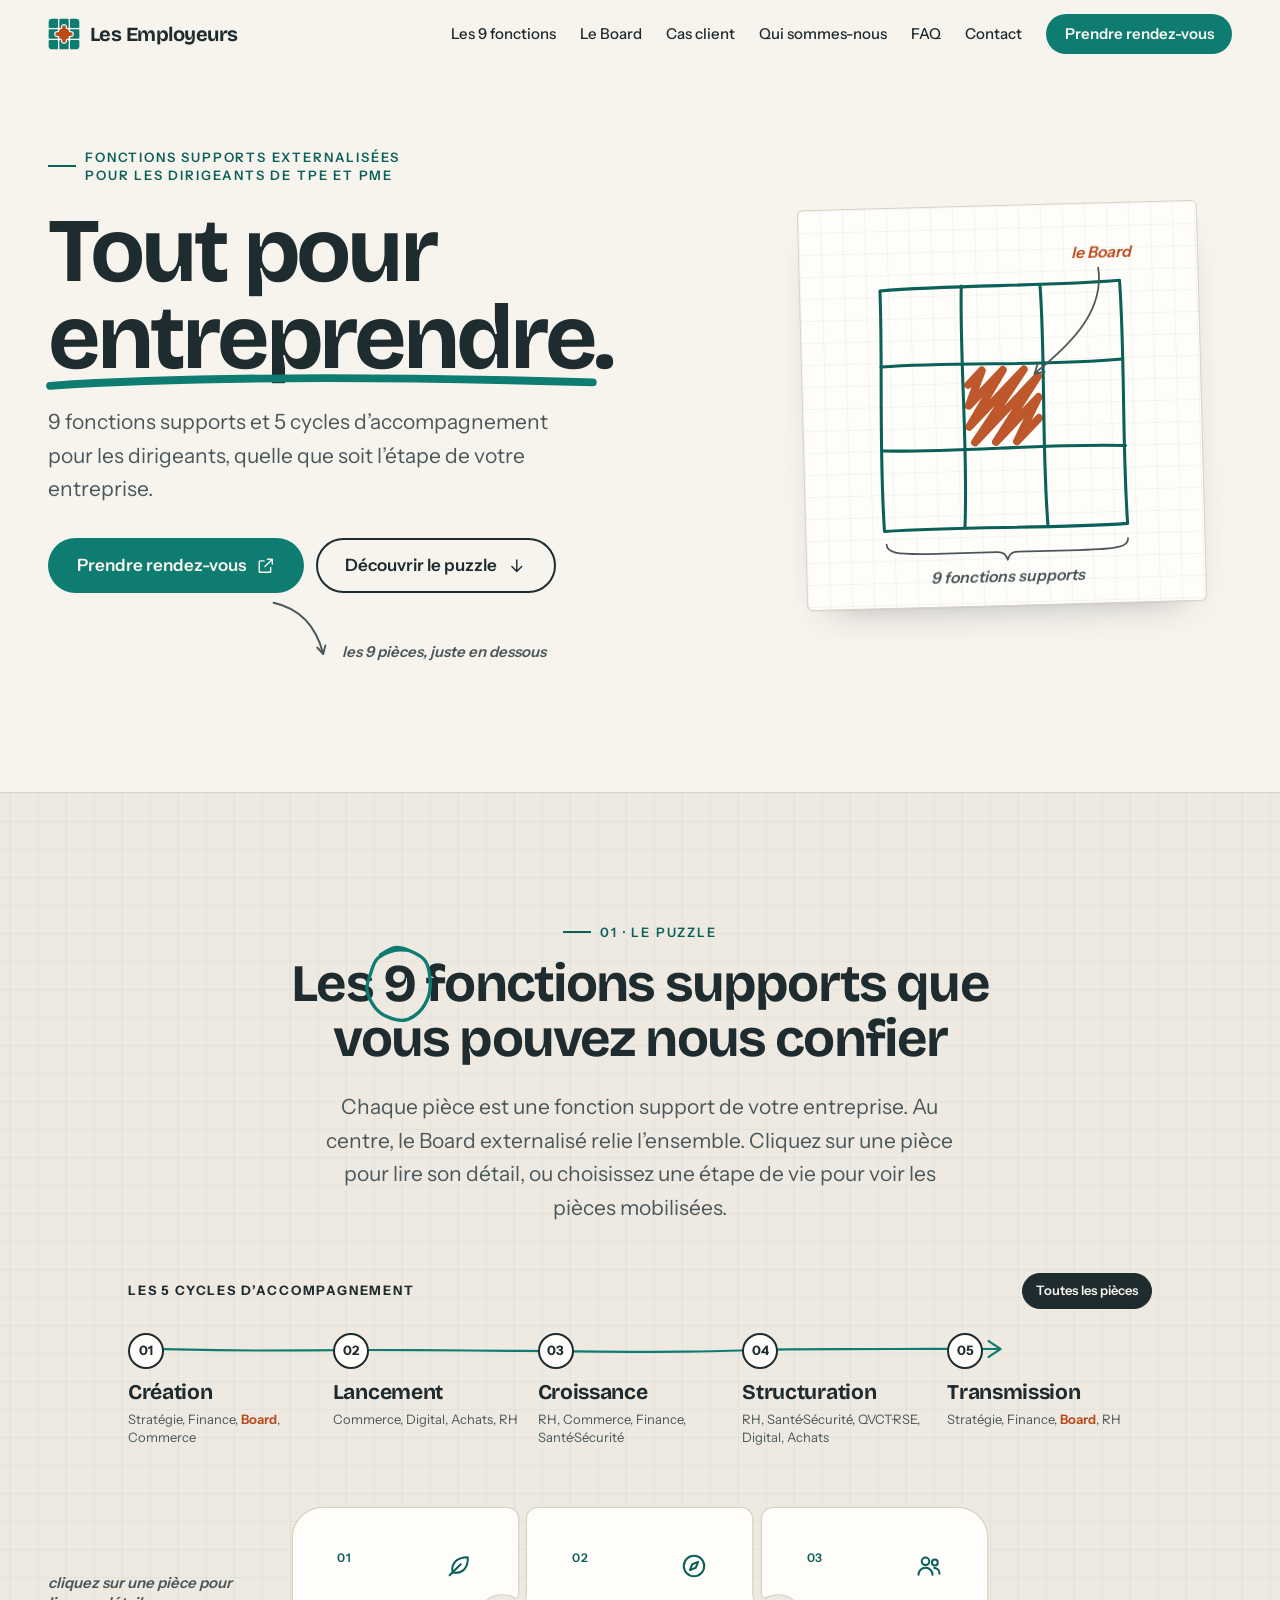
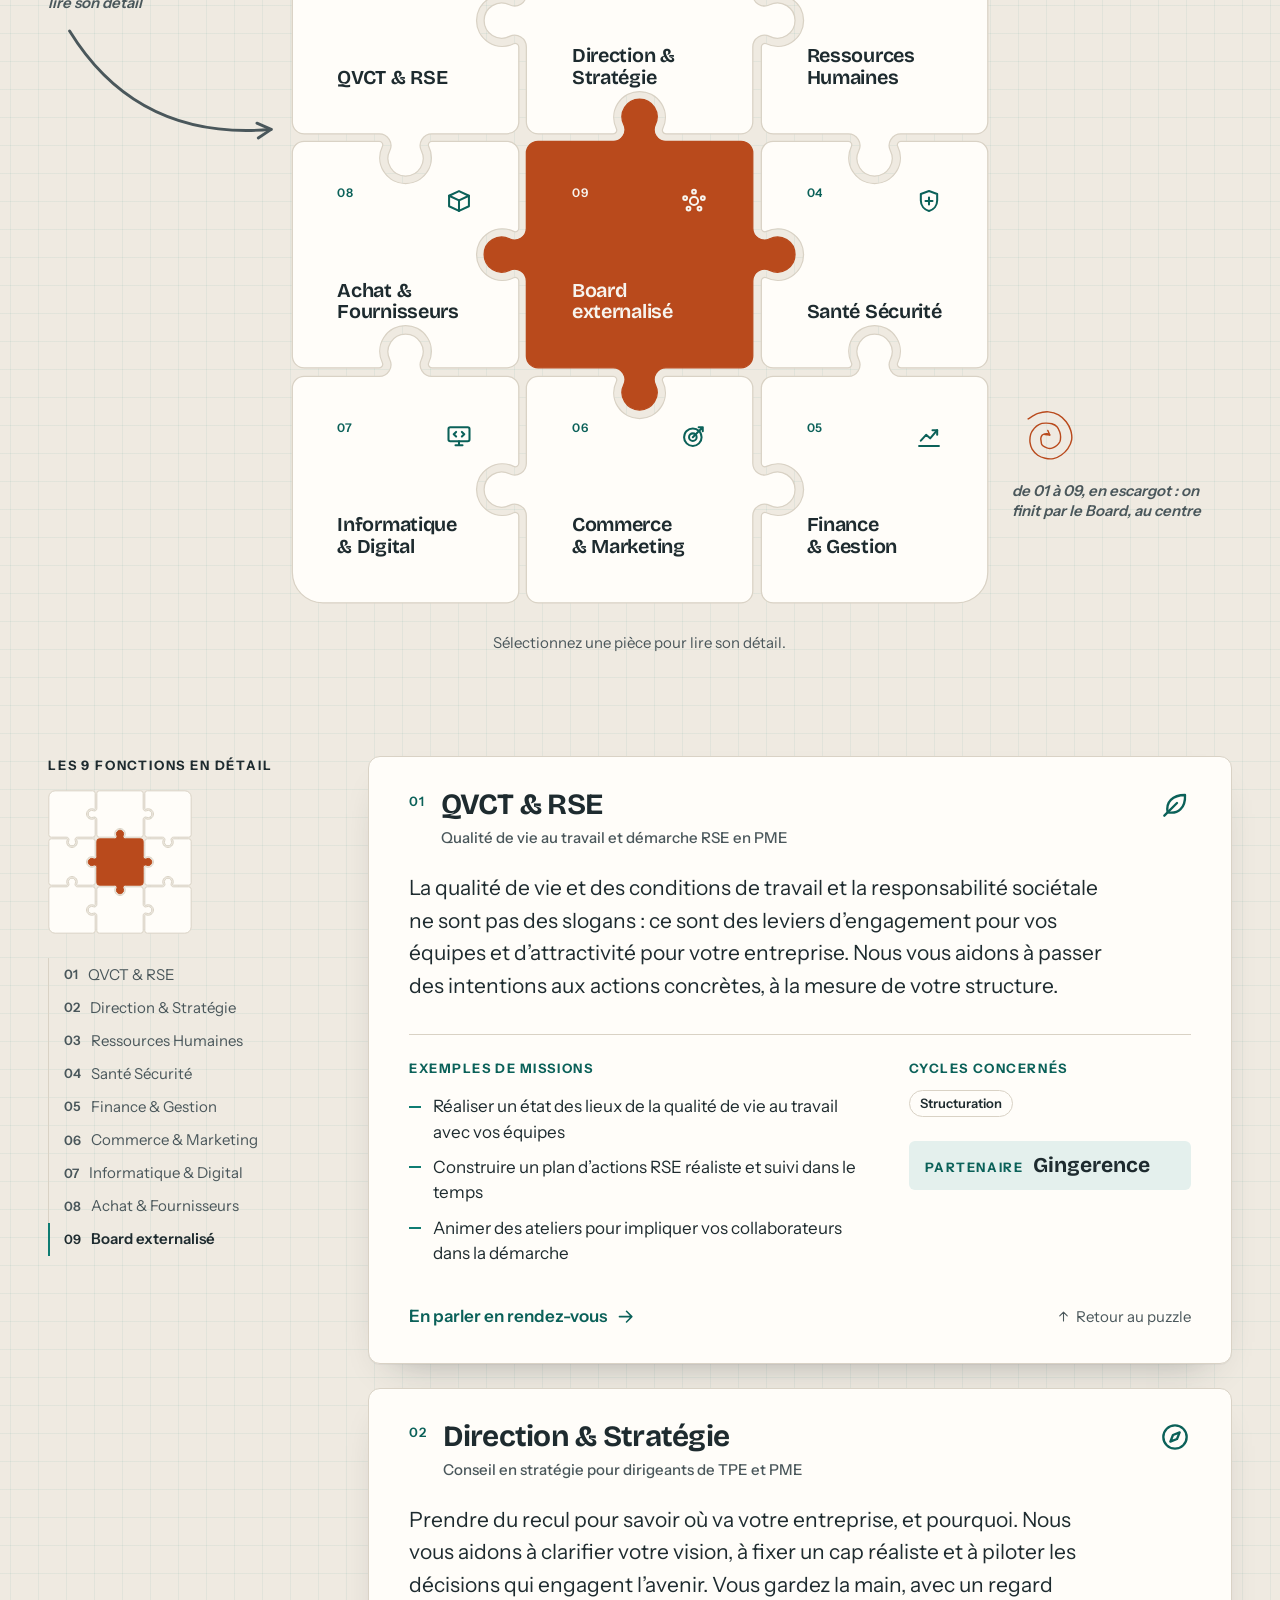
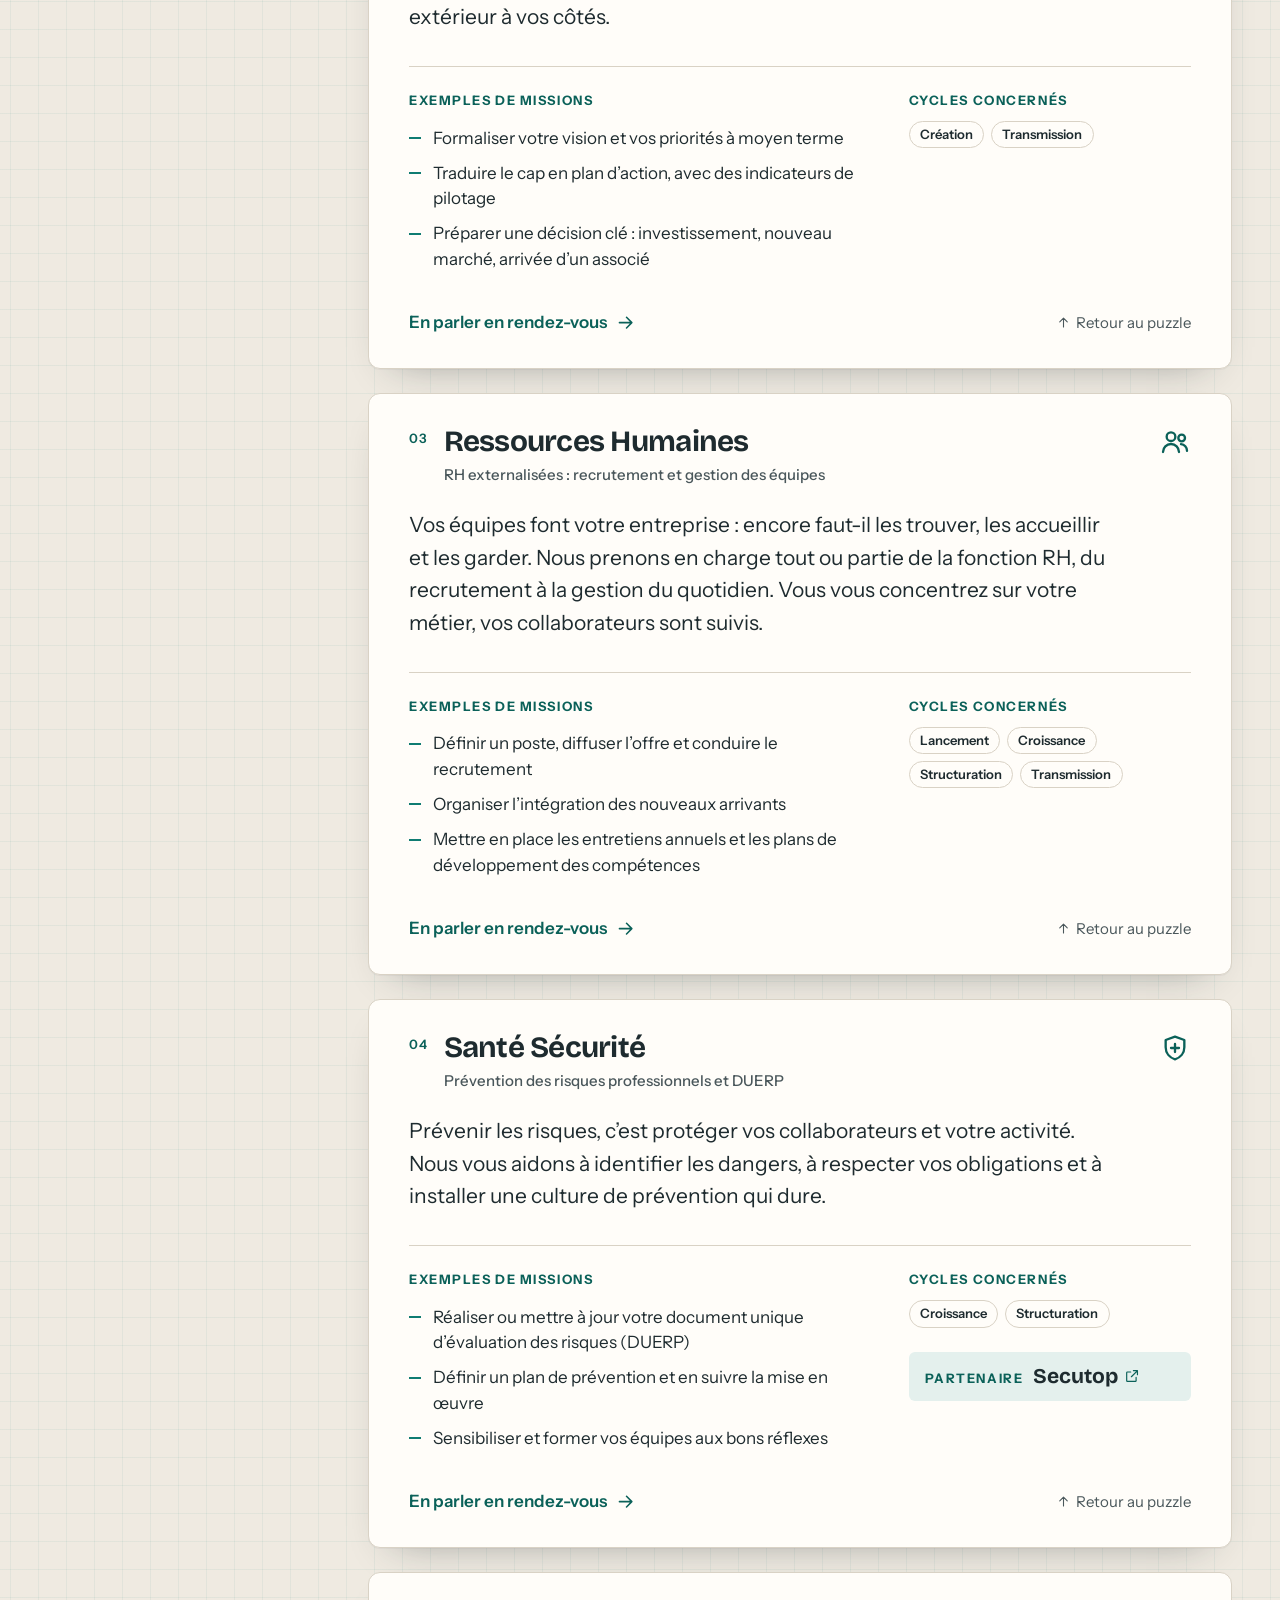
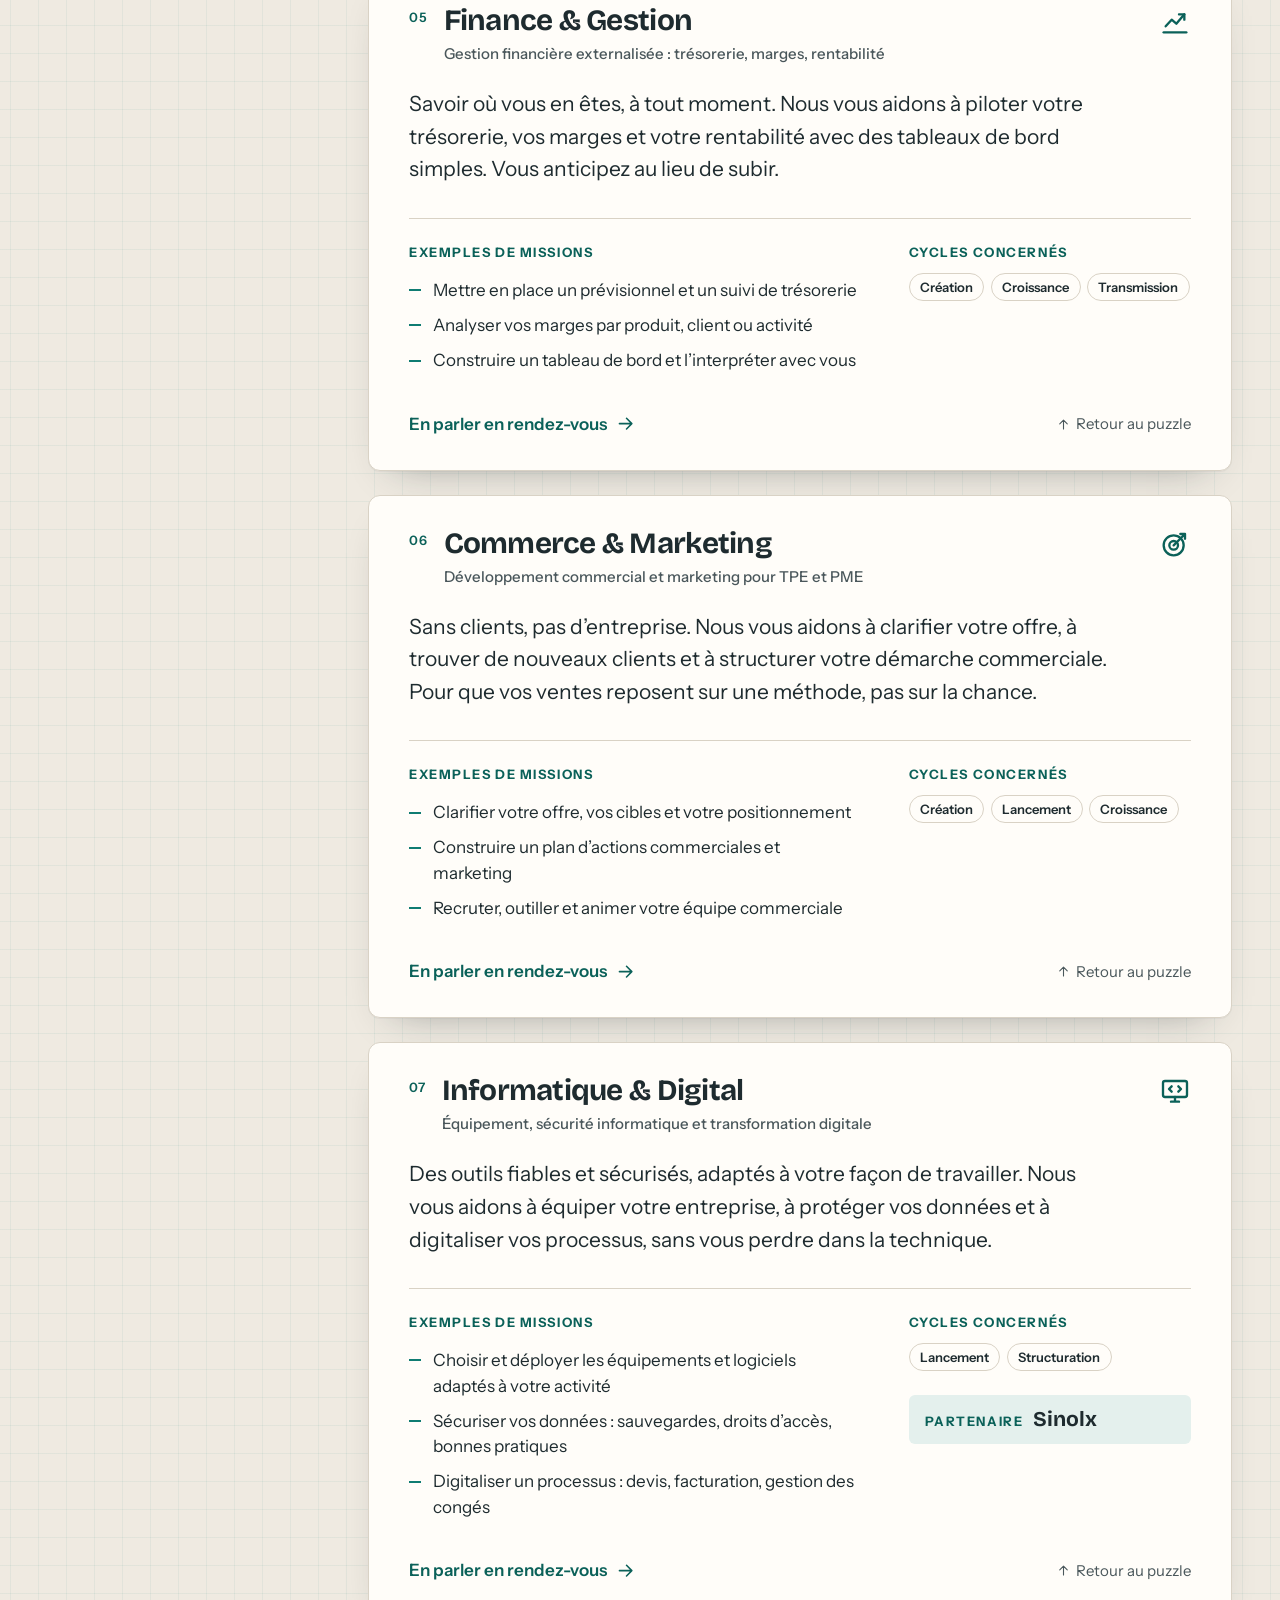
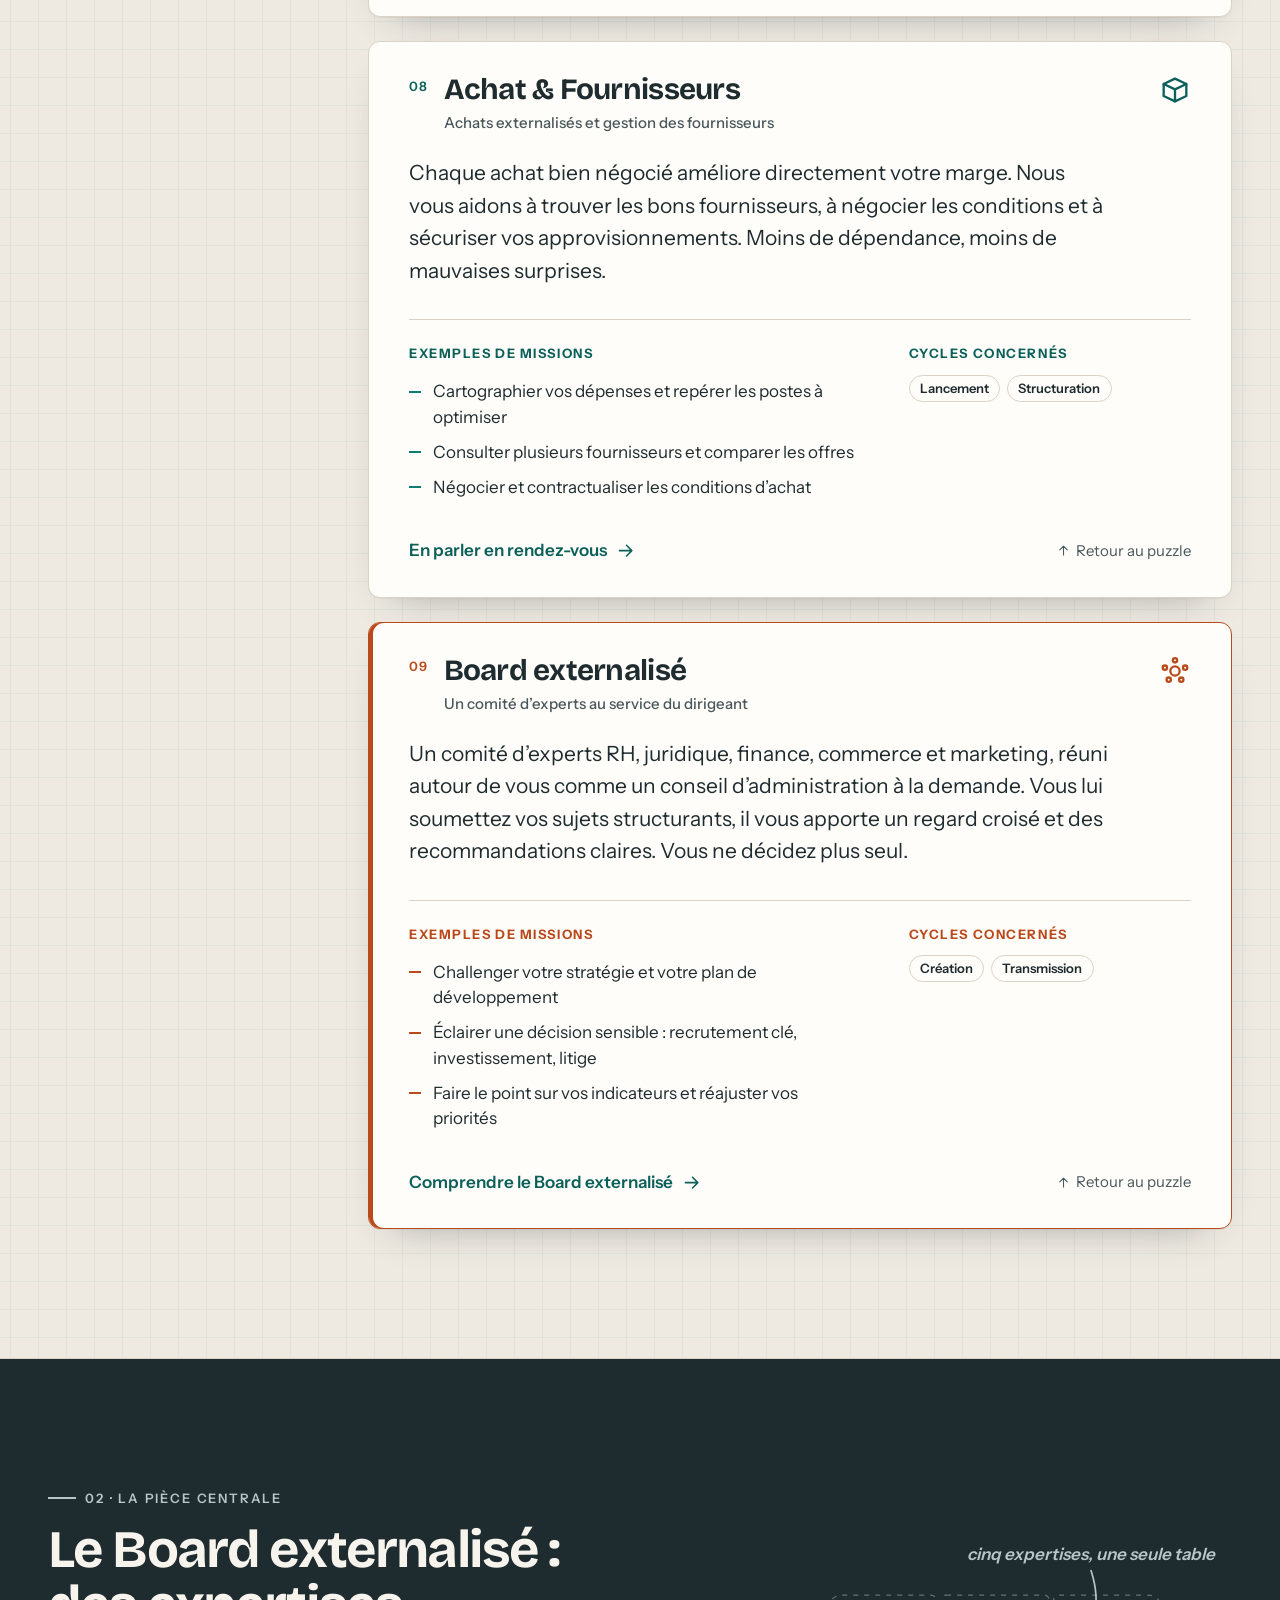
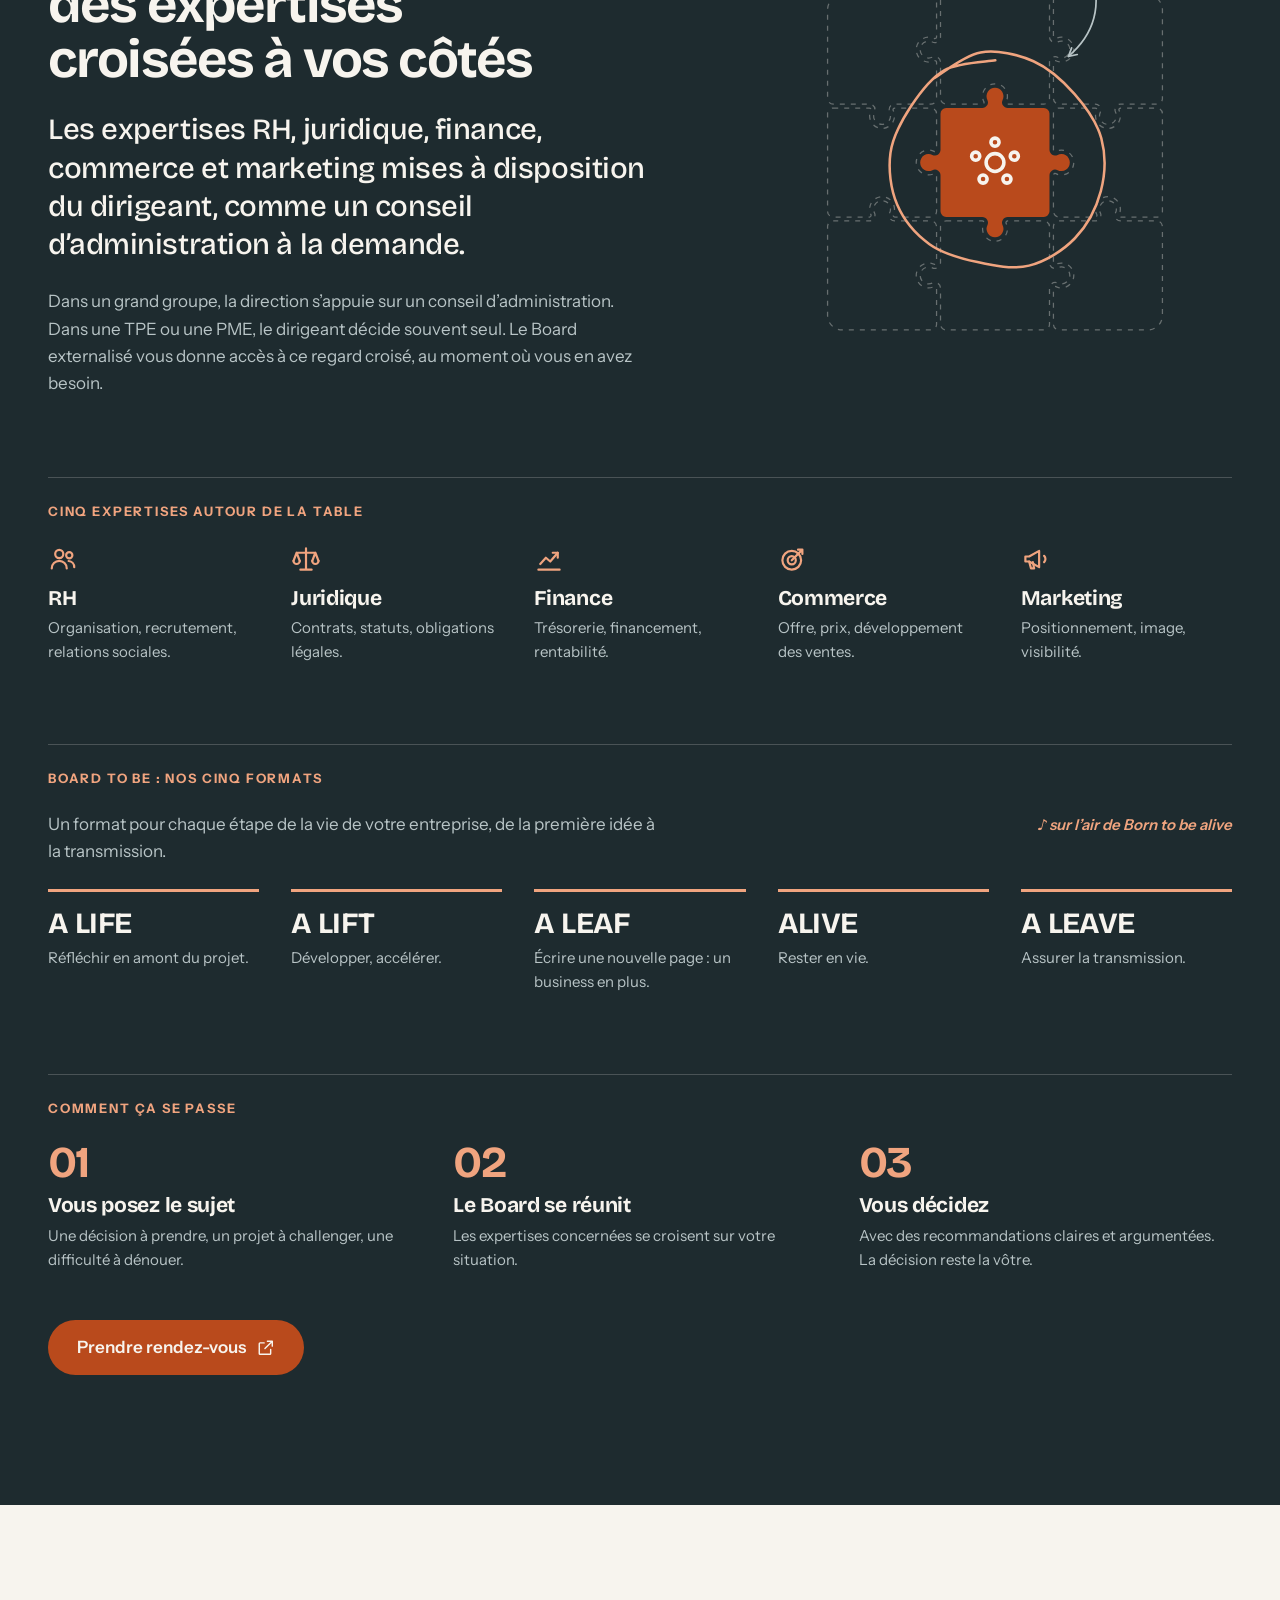
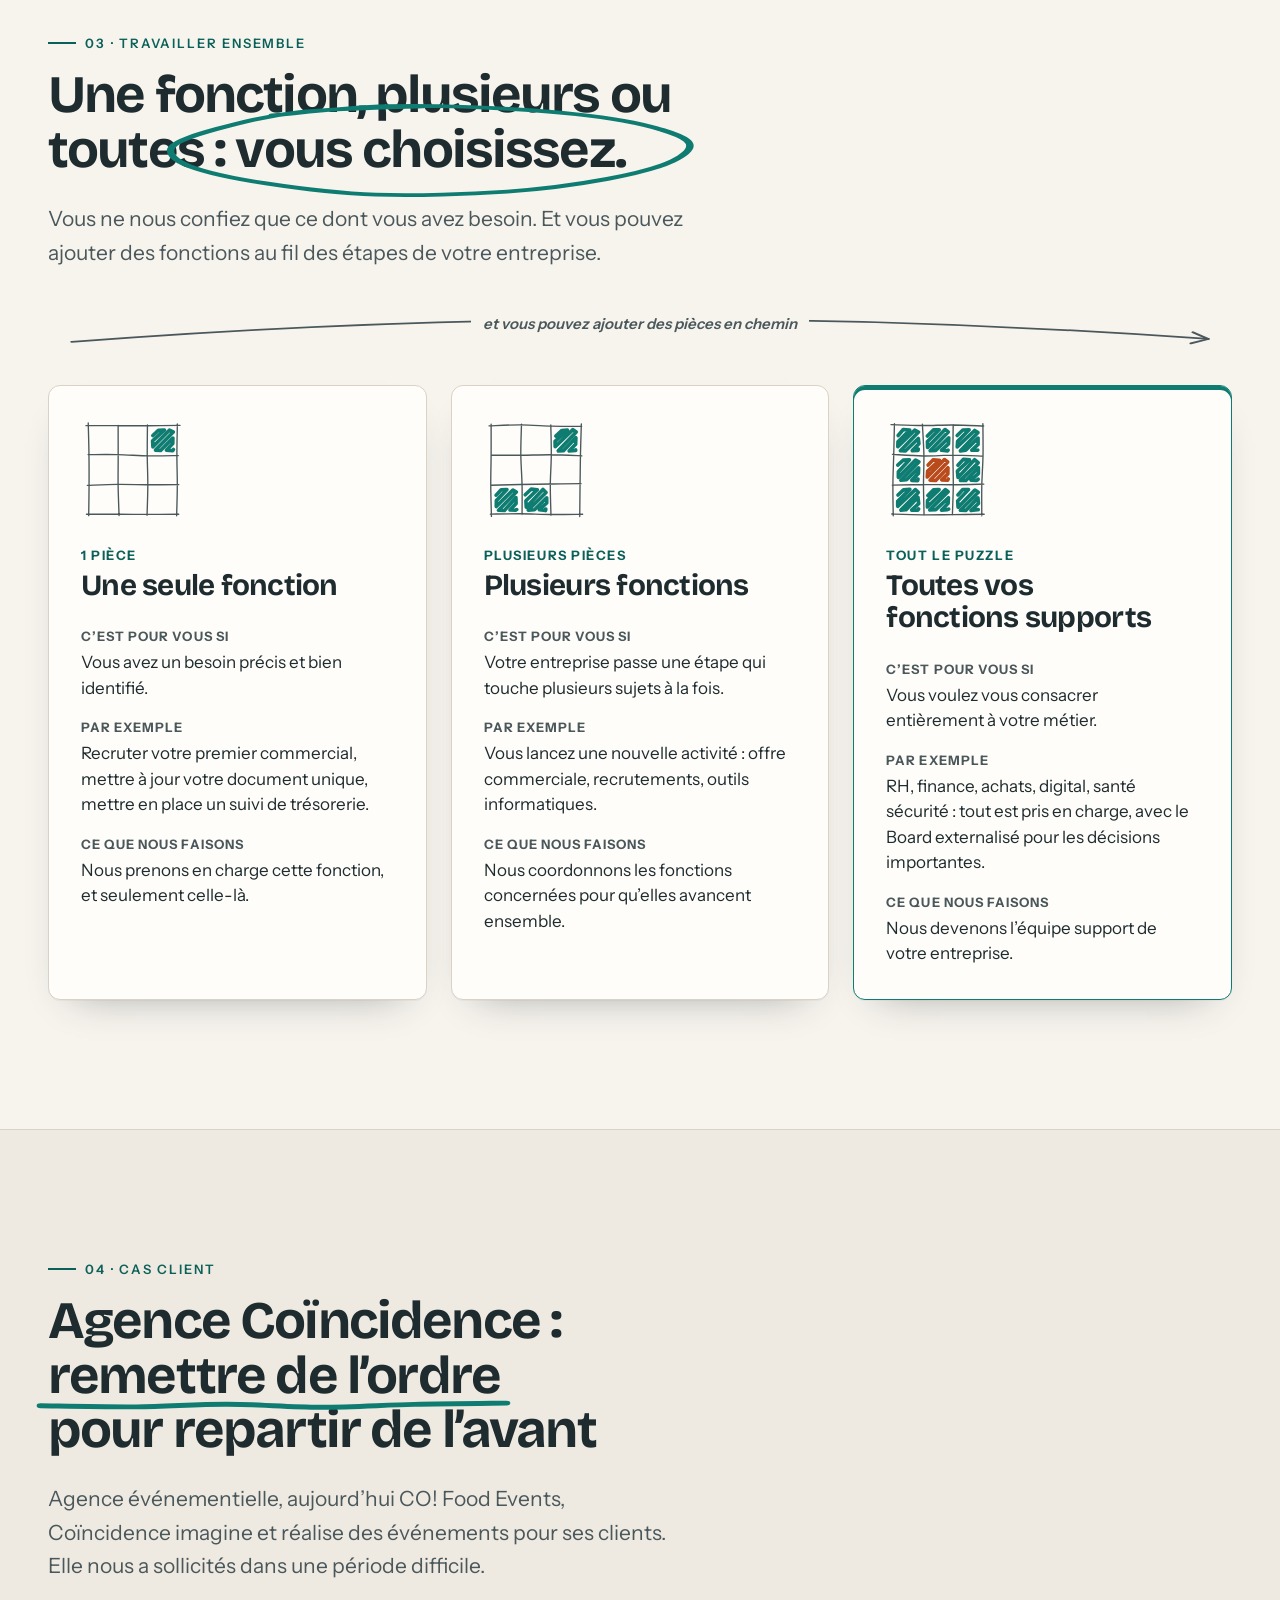
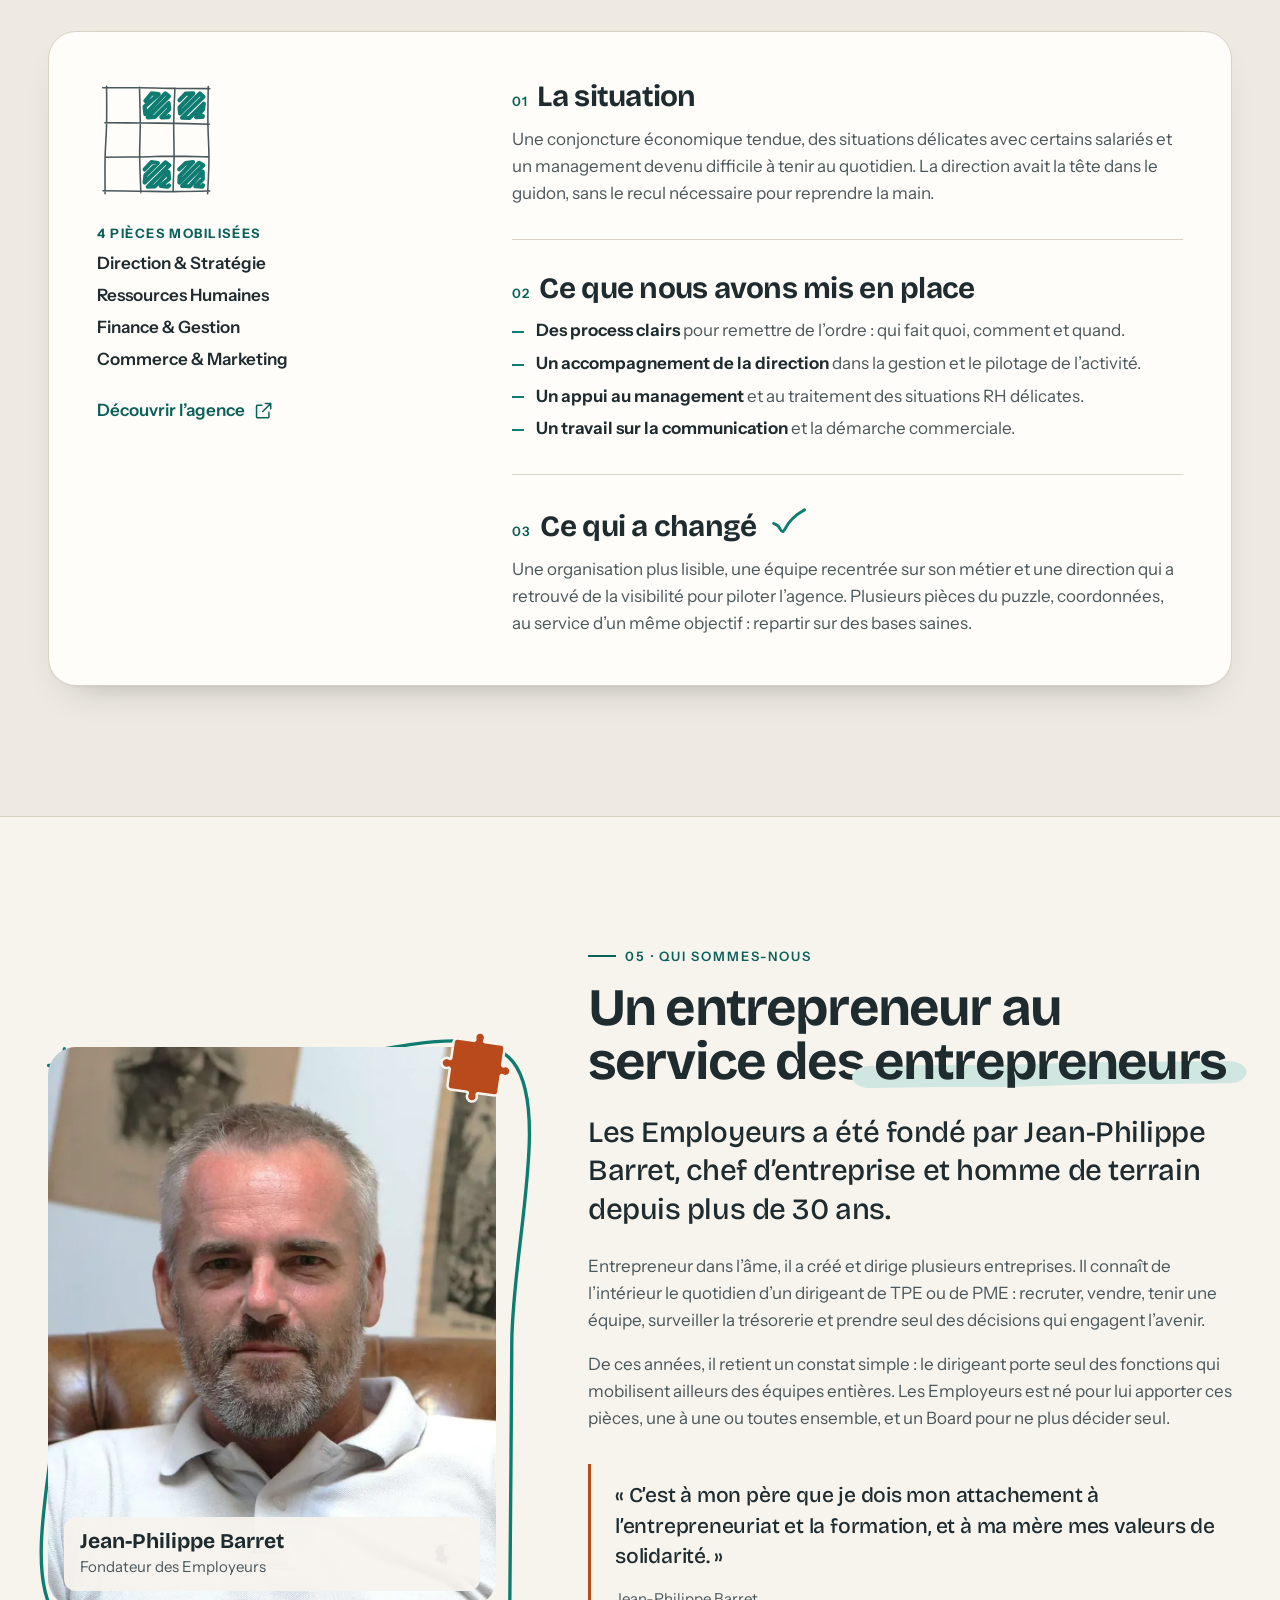
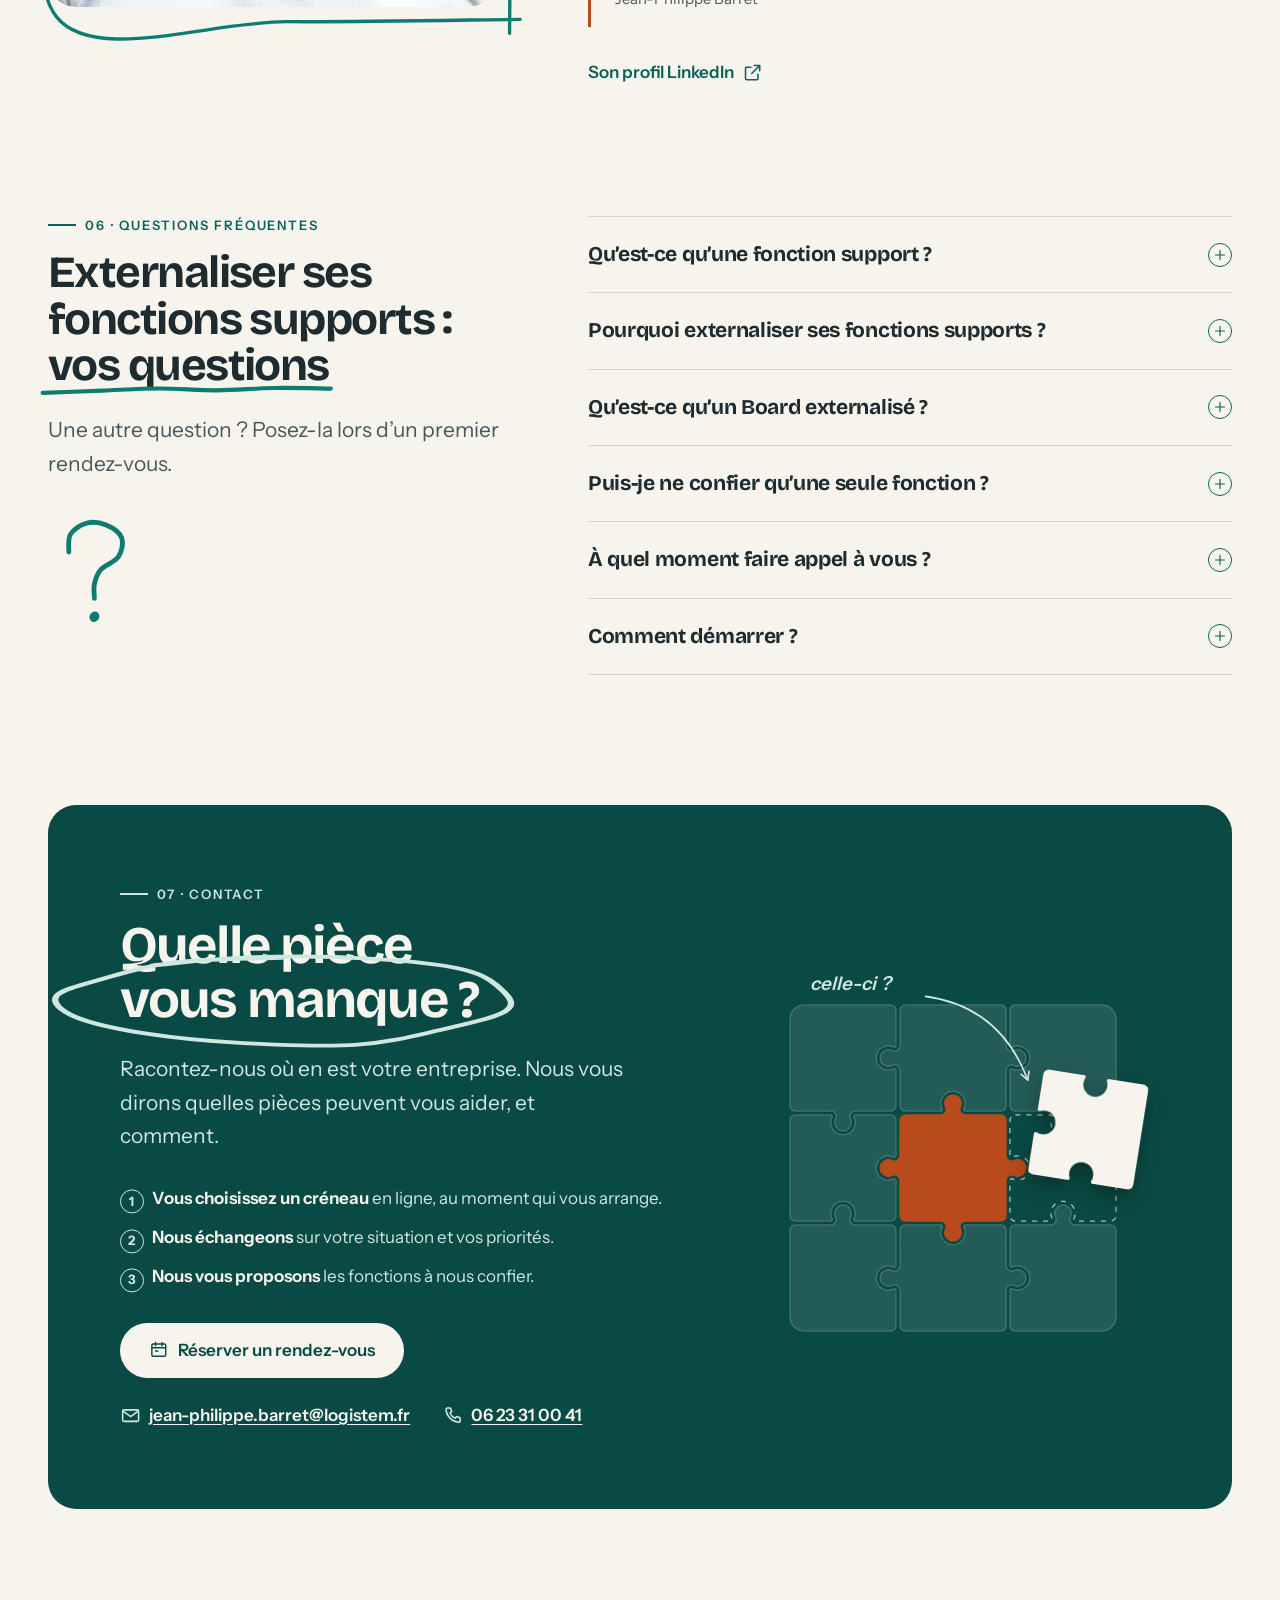
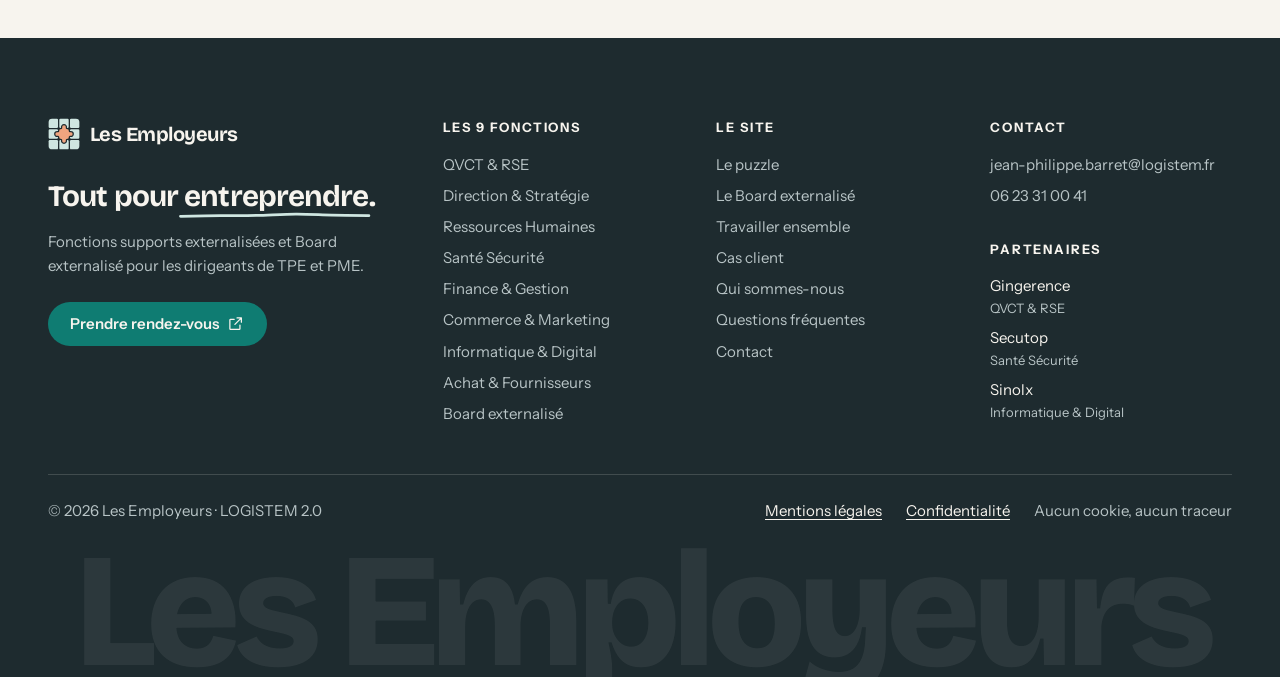
==== commit 8ee59ca1: "Add styles for board formats and update board section content" ====
--- a/index.html
+++ b/index.html
@@ -612,8 +612,8 @@
         <div class="board-grid">
           <div class="board-intro">
             <p class="kicker kicker--board">02 · La pièce centrale</p>
-            <h2 id="board-title">Le Board externalisé&nbsp;: un comité d’experts <span class="mk mk--under mk--board" data-ink>à vos côtés<svg class="mk-svg" viewBox="0 0 300 16" preserveAspectRatio="none" stroke-width="5" aria-hidden="true" focusable="false"><path class="ink-path" pathLength="1" d="M1 11.6C11.2 11.5 42.2 11.6 61.9 11C81.7 10.4 100 8.9 119.4 8.1C138.8 7.3 159 6.2 178.5 6.3C198 6.5 216.9 9.1 236.5 9C256.1 8.9 286.3 6.3 296.2 5.8"/></svg></span></h2>
-            <p class="board-lead">Un comité d’experts RH, juridique, finance, commerce et marketing mis à disposition du dirigeant, comme un conseil d’administration à la demande.</p>
+            <h2 id="board-title">Le Board externalisé&nbsp;: des expertises croisées <span class="mk mk--under mk--board" data-ink>à vos côtés<svg class="mk-svg" viewBox="0 0 300 16" preserveAspectRatio="none" stroke-width="5" aria-hidden="true" focusable="false"><path class="ink-path" pathLength="1" d="M1 11.6C11.2 11.5 42.2 11.6 61.9 11C81.7 10.4 100 8.9 119.4 8.1C138.8 7.3 159 6.2 178.5 6.3C198 6.5 216.9 9.1 236.5 9C256.1 8.9 286.3 6.3 296.2 5.8"/></svg></span></h2>
+            <p class="board-lead">Les expertises RH, juridique, finance, commerce et marketing mises à disposition du dirigeant, comme un conseil d’administration à la demande.</p>
             <p>Dans un grand groupe, la direction s’appuie sur un conseil d’administration. Dans une TPE ou une PME, le dirigeant décide souvent seul. Le Board externalisé vous donne accès à ce regard croisé, au moment où vous en avez besoin.</p>
           </div>
           <div class="board-visual">
@@ -625,7 +625,7 @@
               <g class="board-ink">
                 <g transform="translate(100 100)"><path class="ink-path" pathLength="1" style="--ink-dur:1s" d="M91.5 50.8C105.3 43.2 144.9 10 174.3 5C203.8 0 240.4 8.5 268.1 20.7C295.8 33 320.5 55.8 340.6 78.5C360.6 101.2 380.5 128.5 388.3 157.2C396.1 185.9 395.2 221.1 387.4 250.6C379.6 280.1 362.7 312.1 341.5 334.1C320.3 356.1 288.9 375.6 260.2 382.6C231.4 389.7 198.2 382.7 168.9 376.3C139.5 370 107.7 361.6 84 344.6C60.3 327.7 38.2 301.4 26.7 274.5C15.1 247.6 10.9 211.8 14.9 183C18.8 154.2 34.4 126.1 50.4 101.7C66.4 77.3 85.8 50.2 110.8 36.4C135.8 22.7 185.6 21.9 200.5 19"/></g>
                 <path class="ink-path" pathLength="1" style="--d:.7s" d="M470 -40Q500.2 52 430 112"/><path class="ink-path" pathLength="1" style="--d:1.05s" d="M445.7 108.7L430 112L435.7 97"/>
-                <text class="note-text ink-text" x="470" y="-58" text-anchor="middle" style="--d:.9s">cinq experts, une seule table</text>
+                <text class="note-text ink-text" x="470" y="-58" text-anchor="middle" style="--d:.9s">cinq expertises, une seule table</text>
               </g>
             </svg>
           </div>
@@ -660,6 +660,34 @@
           </li>
         </ul>
 
+        <h3 class="board-subtitle"><span lang="en">Board to be</span>&nbsp;: nos cinq formats</h3>
+        <div class="formats-head">
+          <p class="formats-lead">Un format pour chaque étape de la vie de votre entreprise, de la première idée à la transmission.</p>
+          <p class="formats-note" aria-hidden="true" data-ink><span class="note-text ink-text">♪ sur l’air de <span lang="en">Born to be alive</span></span></p>
+        </div>
+        <ol class="formats">
+          <li class="format">
+            <p class="format-name" lang="en">A Life</p>
+            <p>Réfléchir en amont du projet.</p>
+          </li>
+          <li class="format">
+            <p class="format-name" lang="en">A Lift</p>
+            <p>Développer, accélérer.</p>
+          </li>
+          <li class="format">
+            <p class="format-name" lang="en">A Leaf</p>
+            <p>Écrire une nouvelle page&nbsp;: un business en plus.</p>
+          </li>
+          <li class="format">
+            <p class="format-name" lang="en">Alive</p>
+            <p>Rester en vie.</p>
+          </li>
+          <li class="format">
+            <p class="format-name" lang="en">A Leave</p>
+            <p>Assurer la transmission.</p>
+          </li>
+        </ol>
+
         <h3 class="board-subtitle">Comment ça se passe</h3>
         <ol class="steps">
           <li class="step">
@@ -668,7 +696,7 @@
           </li>
           <li class="step">
             <h4>Le Board se réunit</h4>
-            <p>Les experts concernés croisent leurs regards sur votre situation.</p>
+            <p>Les expertises concernées se croisent sur votre situation.</p>
           </li>
           <li class="step">
             <h4>Vous décidez</h4>
--- a/assets/css/styles.css
+++ b/assets/css/styles.css
@@ -1166,6 +1166,39 @@
 .expert h4 { margin-bottom: 0.25rem; font-size: var(--fs-md); }
 .expert p { font-size: var(--fs-sm); color: var(--color-on-dark-muted); }
 
+/* Board to be : les cinq formats, dans l’ordre de la vie de l’entreprise */
+.formats-head {
+  display: flex;
+  flex-wrap: wrap;
+  align-items: baseline;
+  justify-content: space-between;
+  gap: var(--space-2xs) var(--space-l);
+  margin-bottom: var(--space-m);
+}
+.formats-lead { max-width: 38rem; margin: 0; color: var(--color-on-dark-muted); }
+.formats-note { margin: 0; }
+.formats-note .note-text { color: var(--color-orange-light); }
+.formats {
+  display: grid;
+  grid-template-columns: repeat(auto-fit, minmax(min(100%, 10.5rem), 1fr));
+  gap: var(--space-m) var(--space-l);
+  margin: 0 0 var(--space-2xl);
+  padding: 0;
+  list-style: none;
+}
+.format {
+  padding-top: var(--space-s);
+  border-top: 3px solid var(--color-orange-light);
+}
+.format-name {
+  margin-bottom: 0.35rem;
+  font: 700 var(--fs-lg)/1.1 var(--font-display);
+  letter-spacing: -0.02em;
+  text-transform: uppercase;
+  color: var(--color-on-dark);
+}
+.format p:not(.format-name) { font-size: var(--fs-sm); color: var(--color-on-dark-muted); }
+
 .steps {
   display: grid;
   grid-template-columns: repeat(auto-fit, minmax(min(100%, 16rem), 1fr));
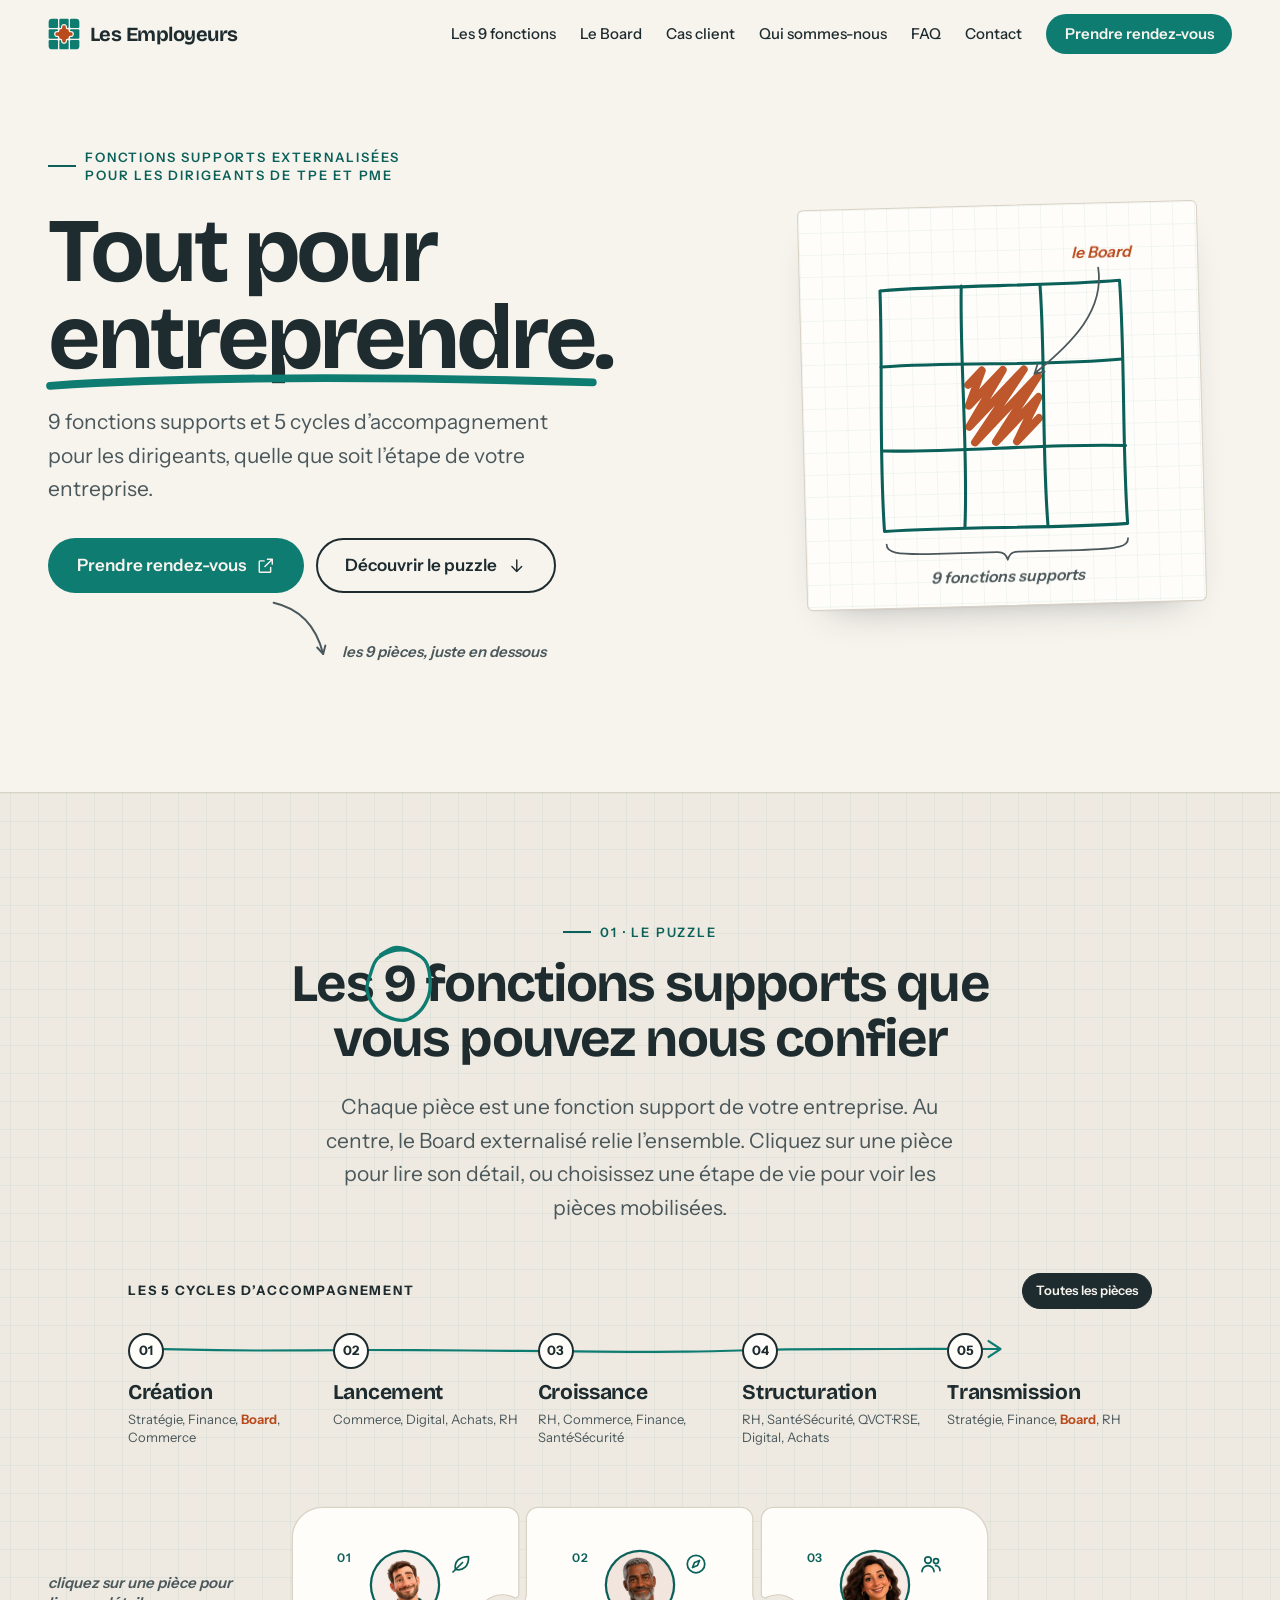
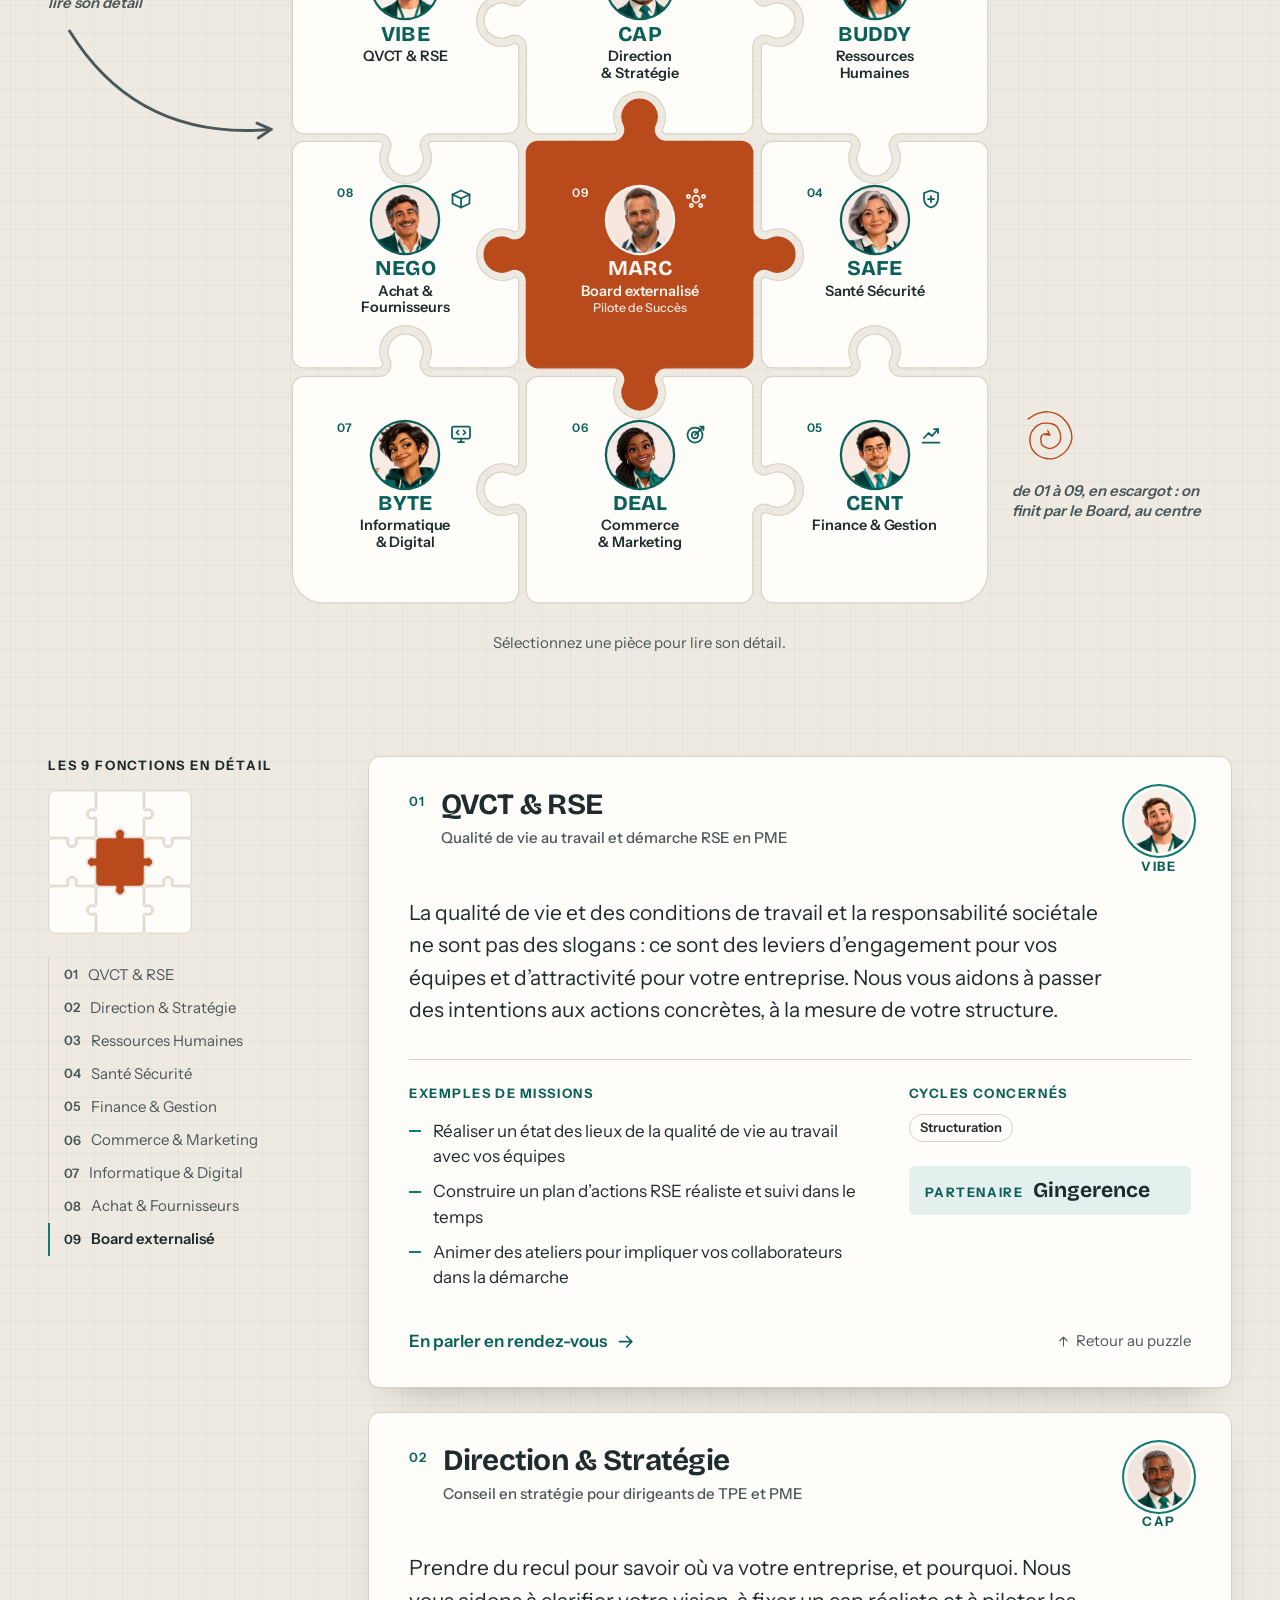
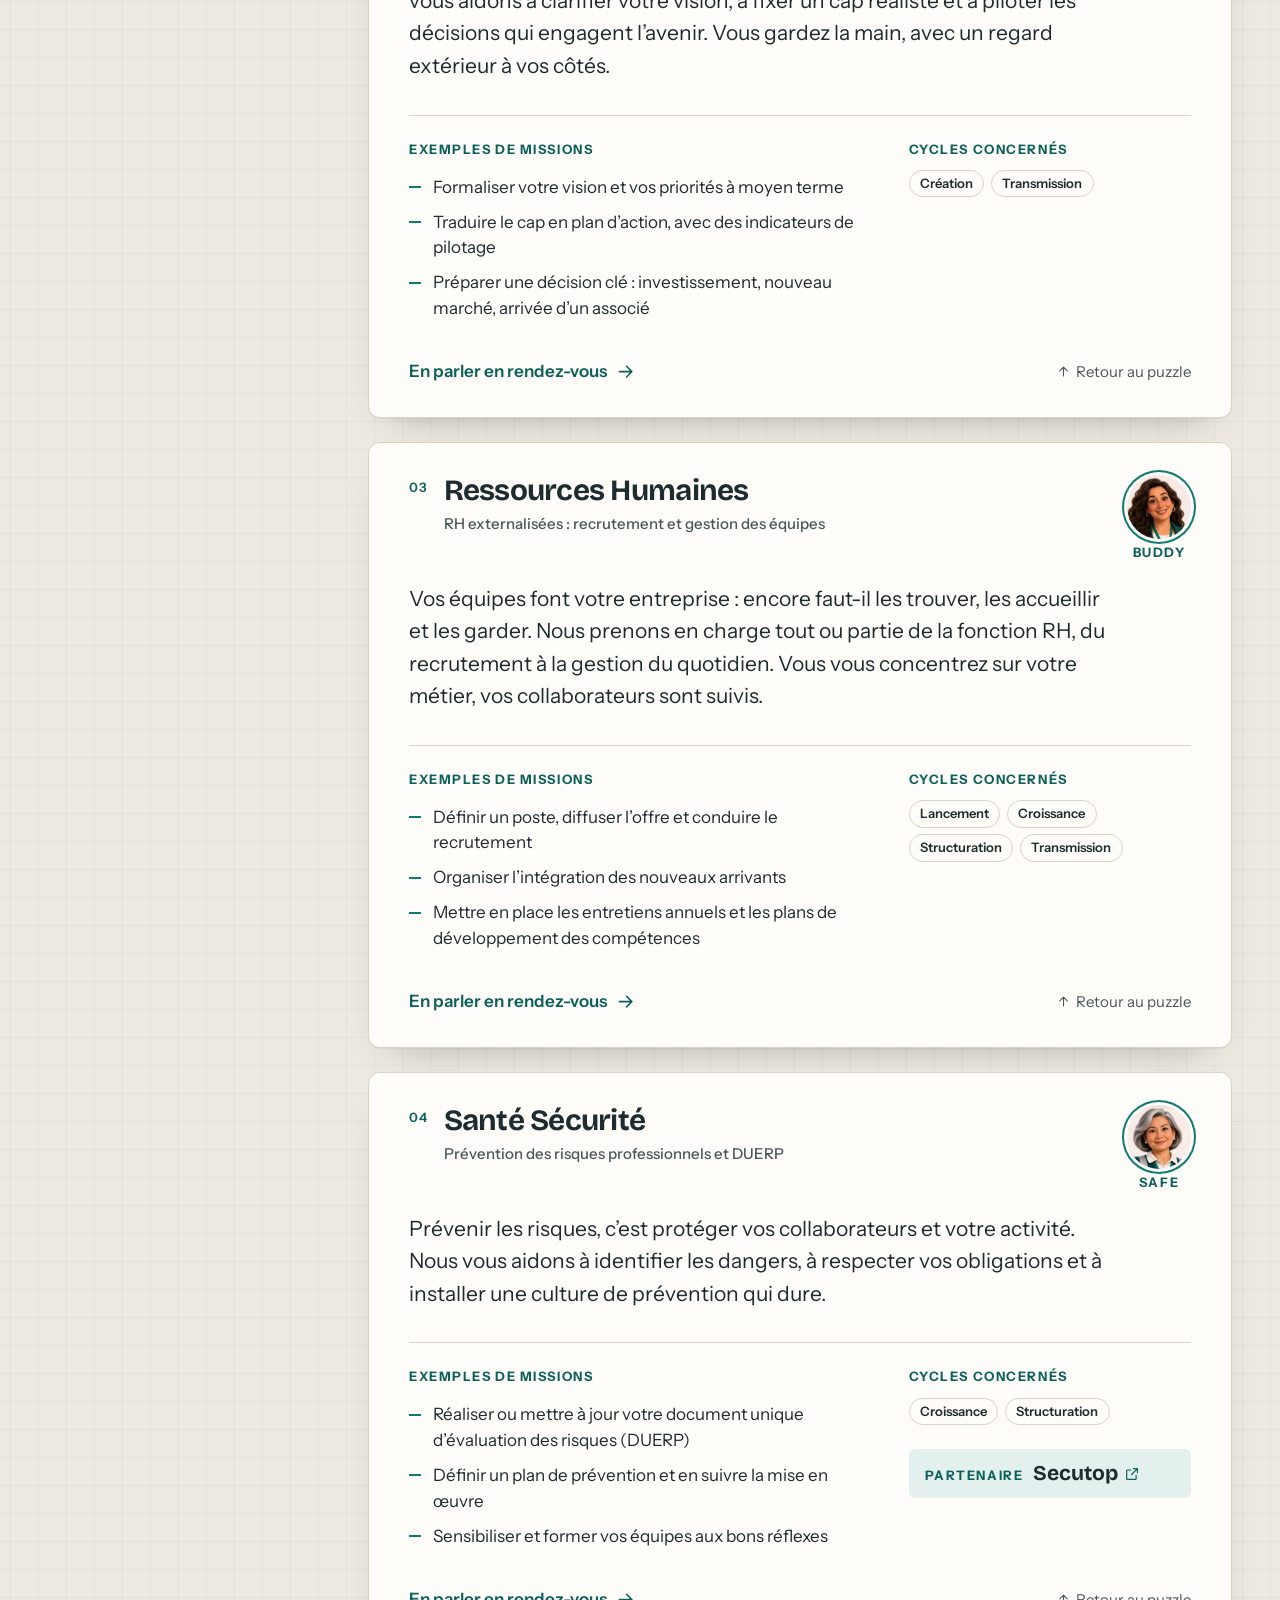
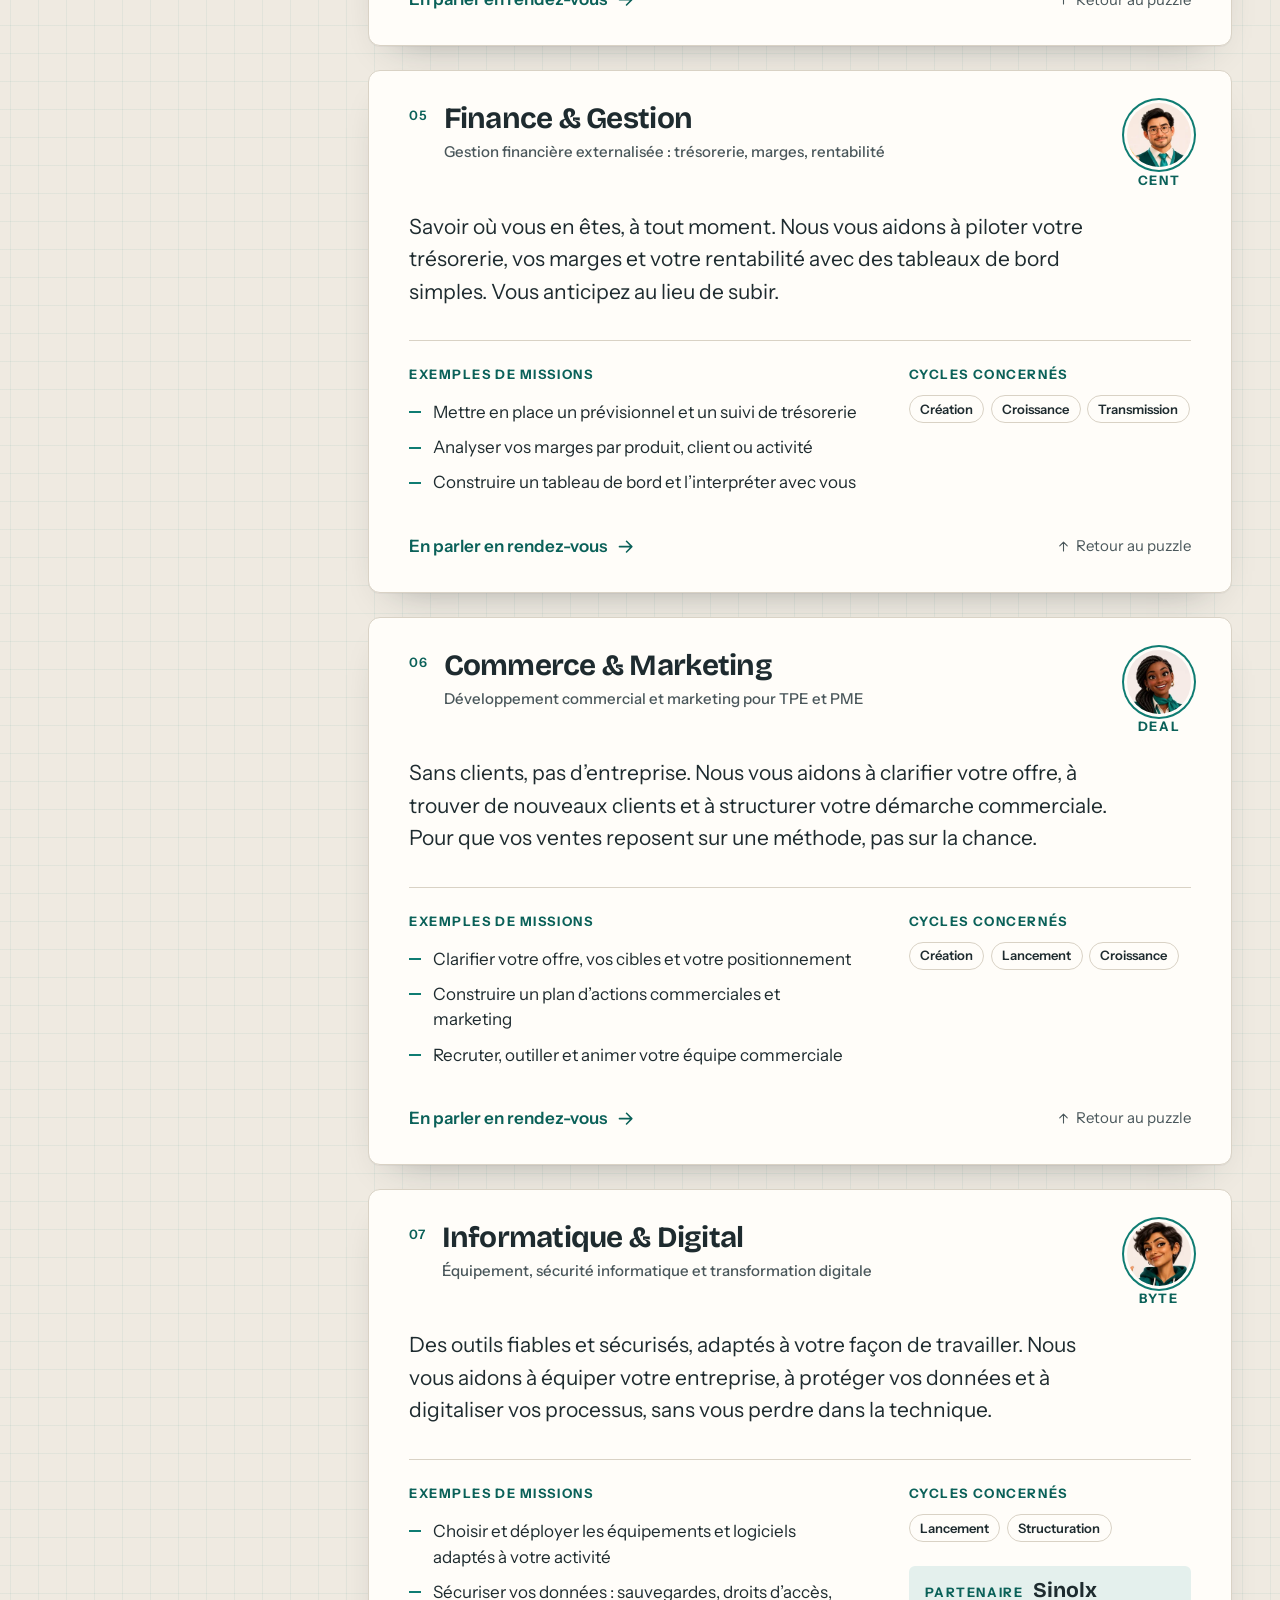
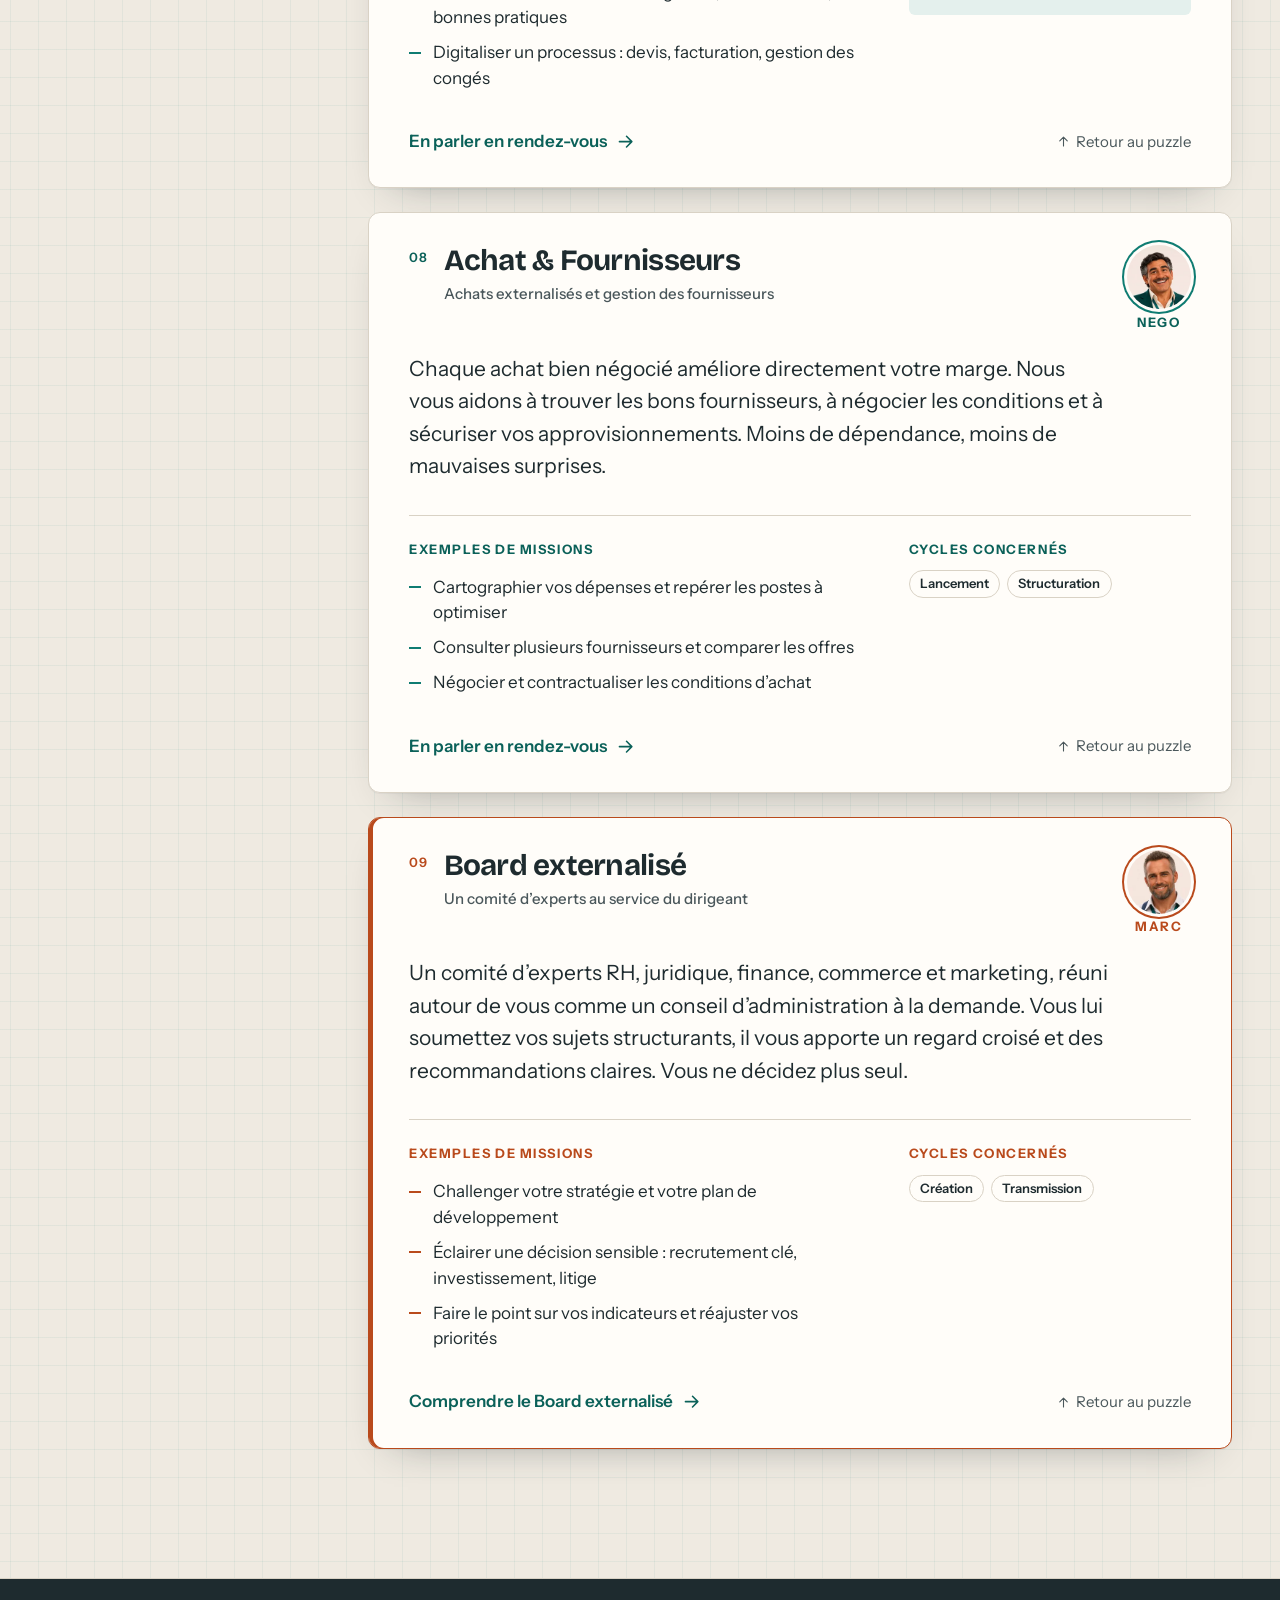
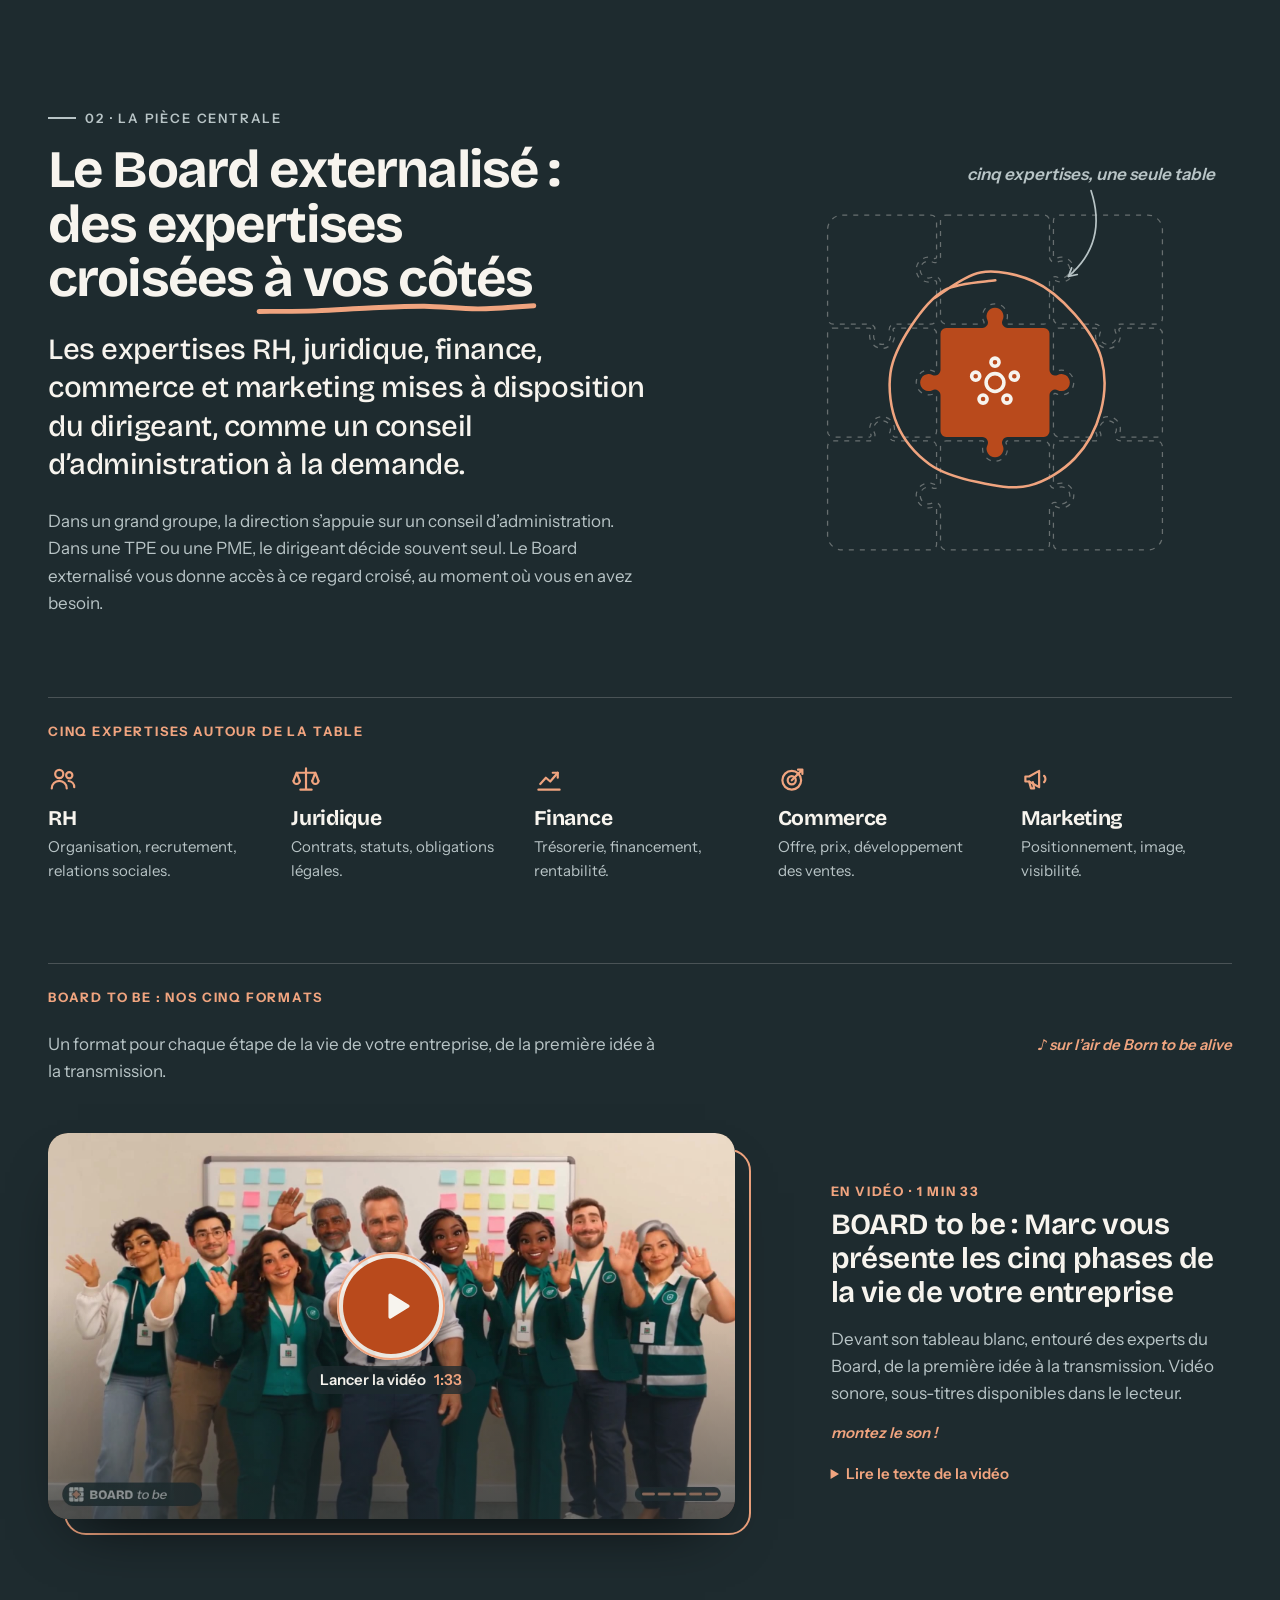
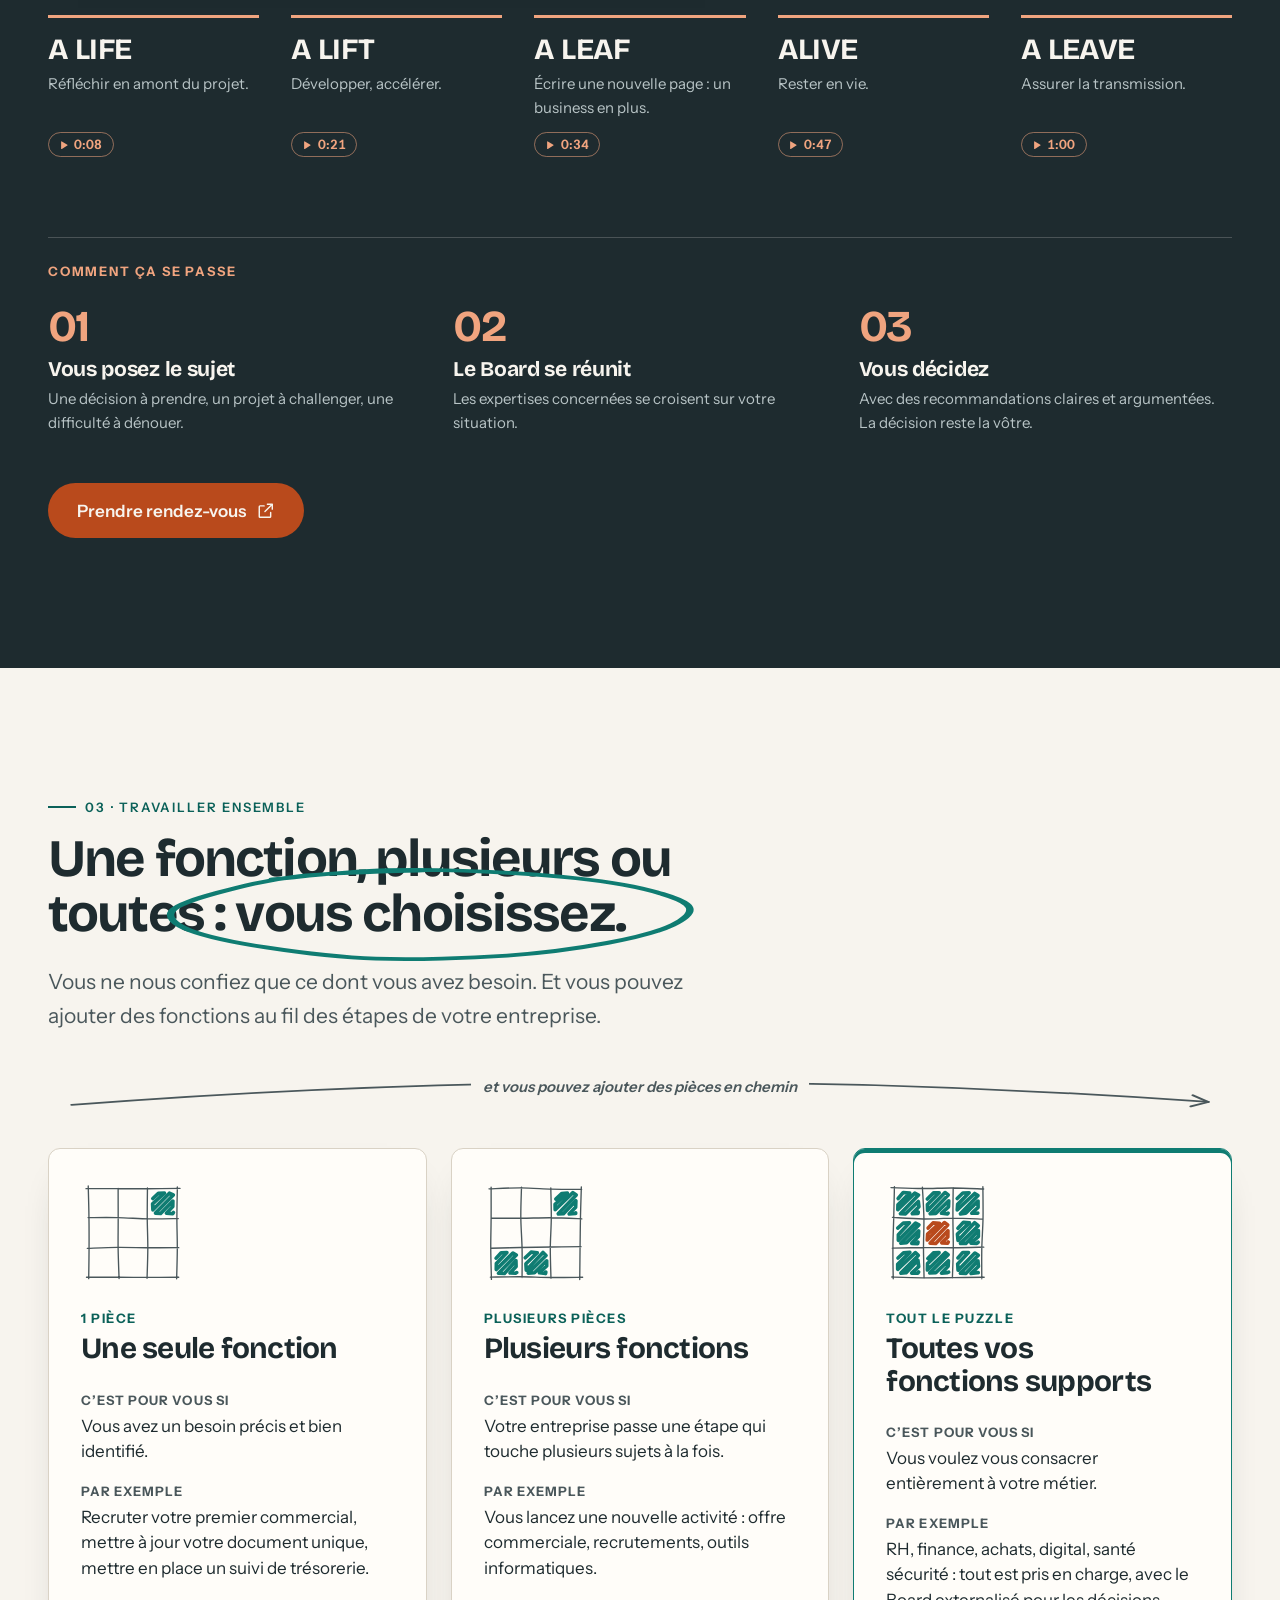
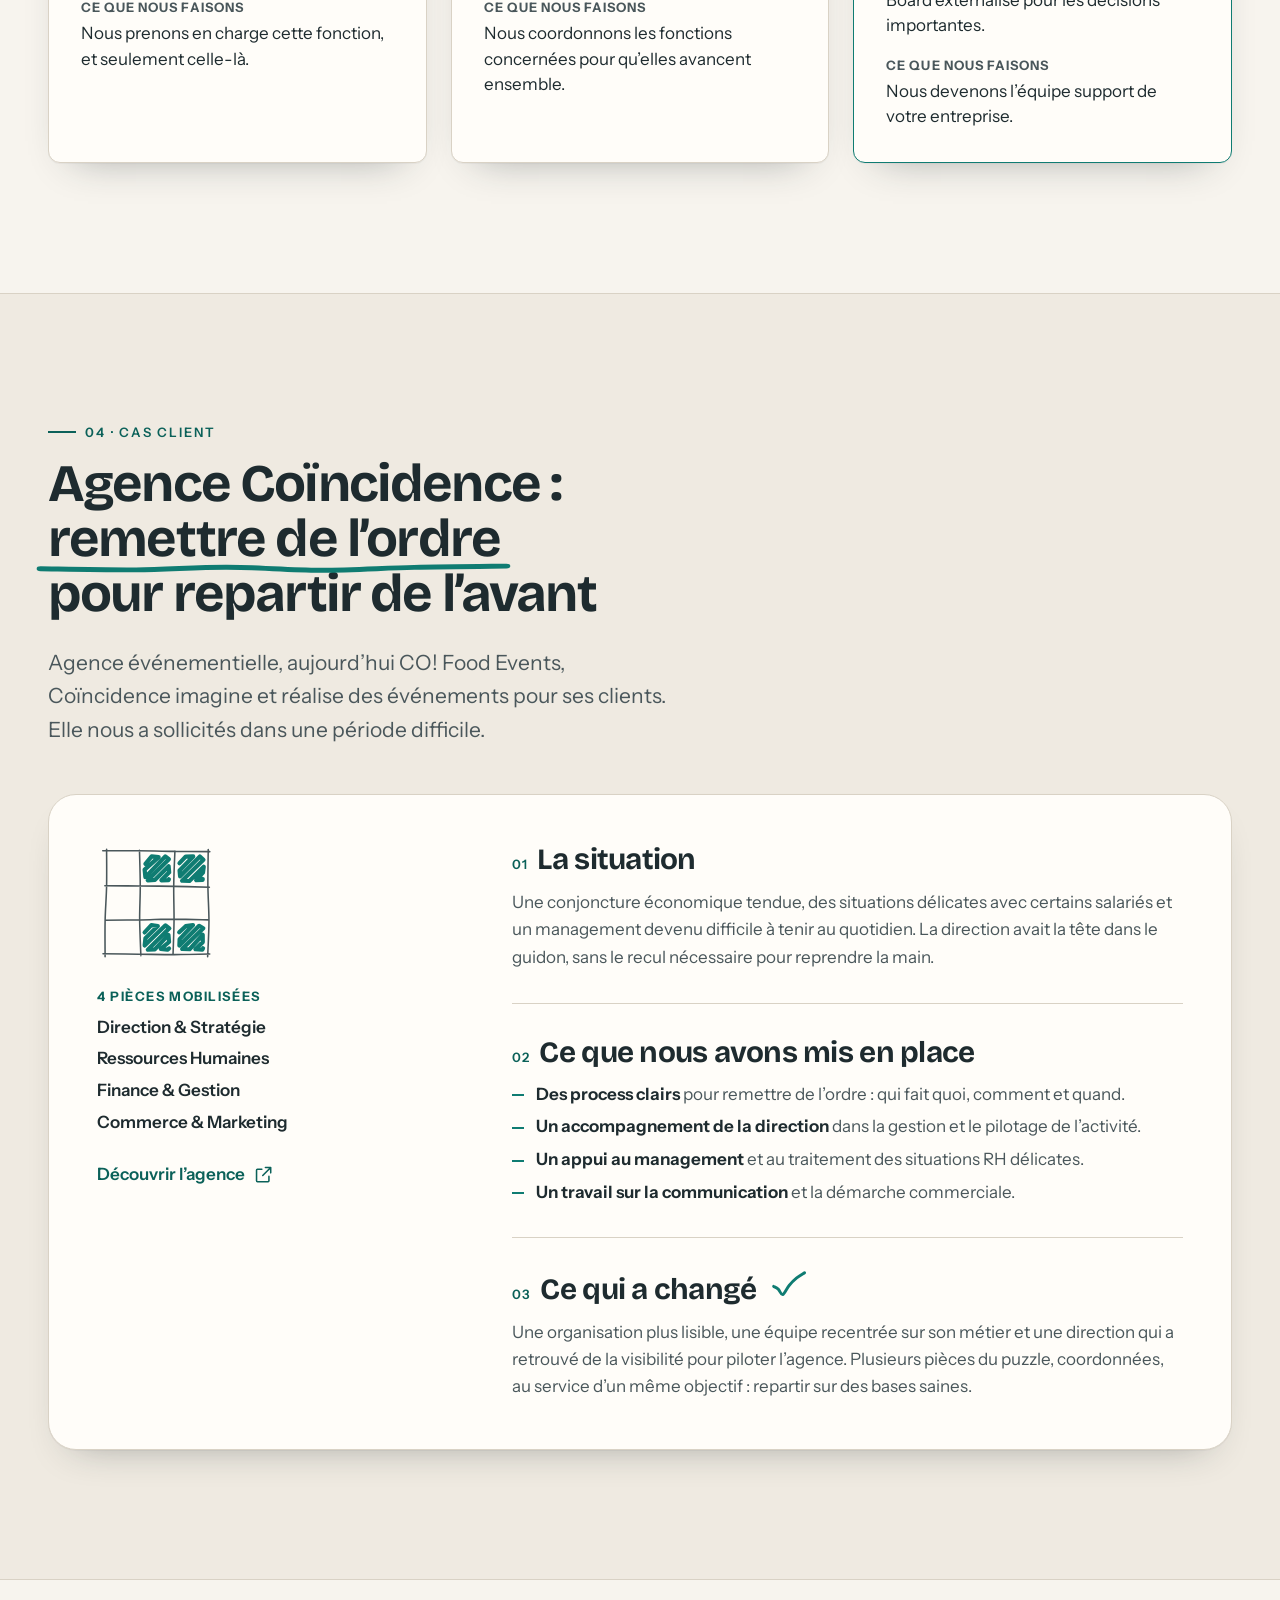
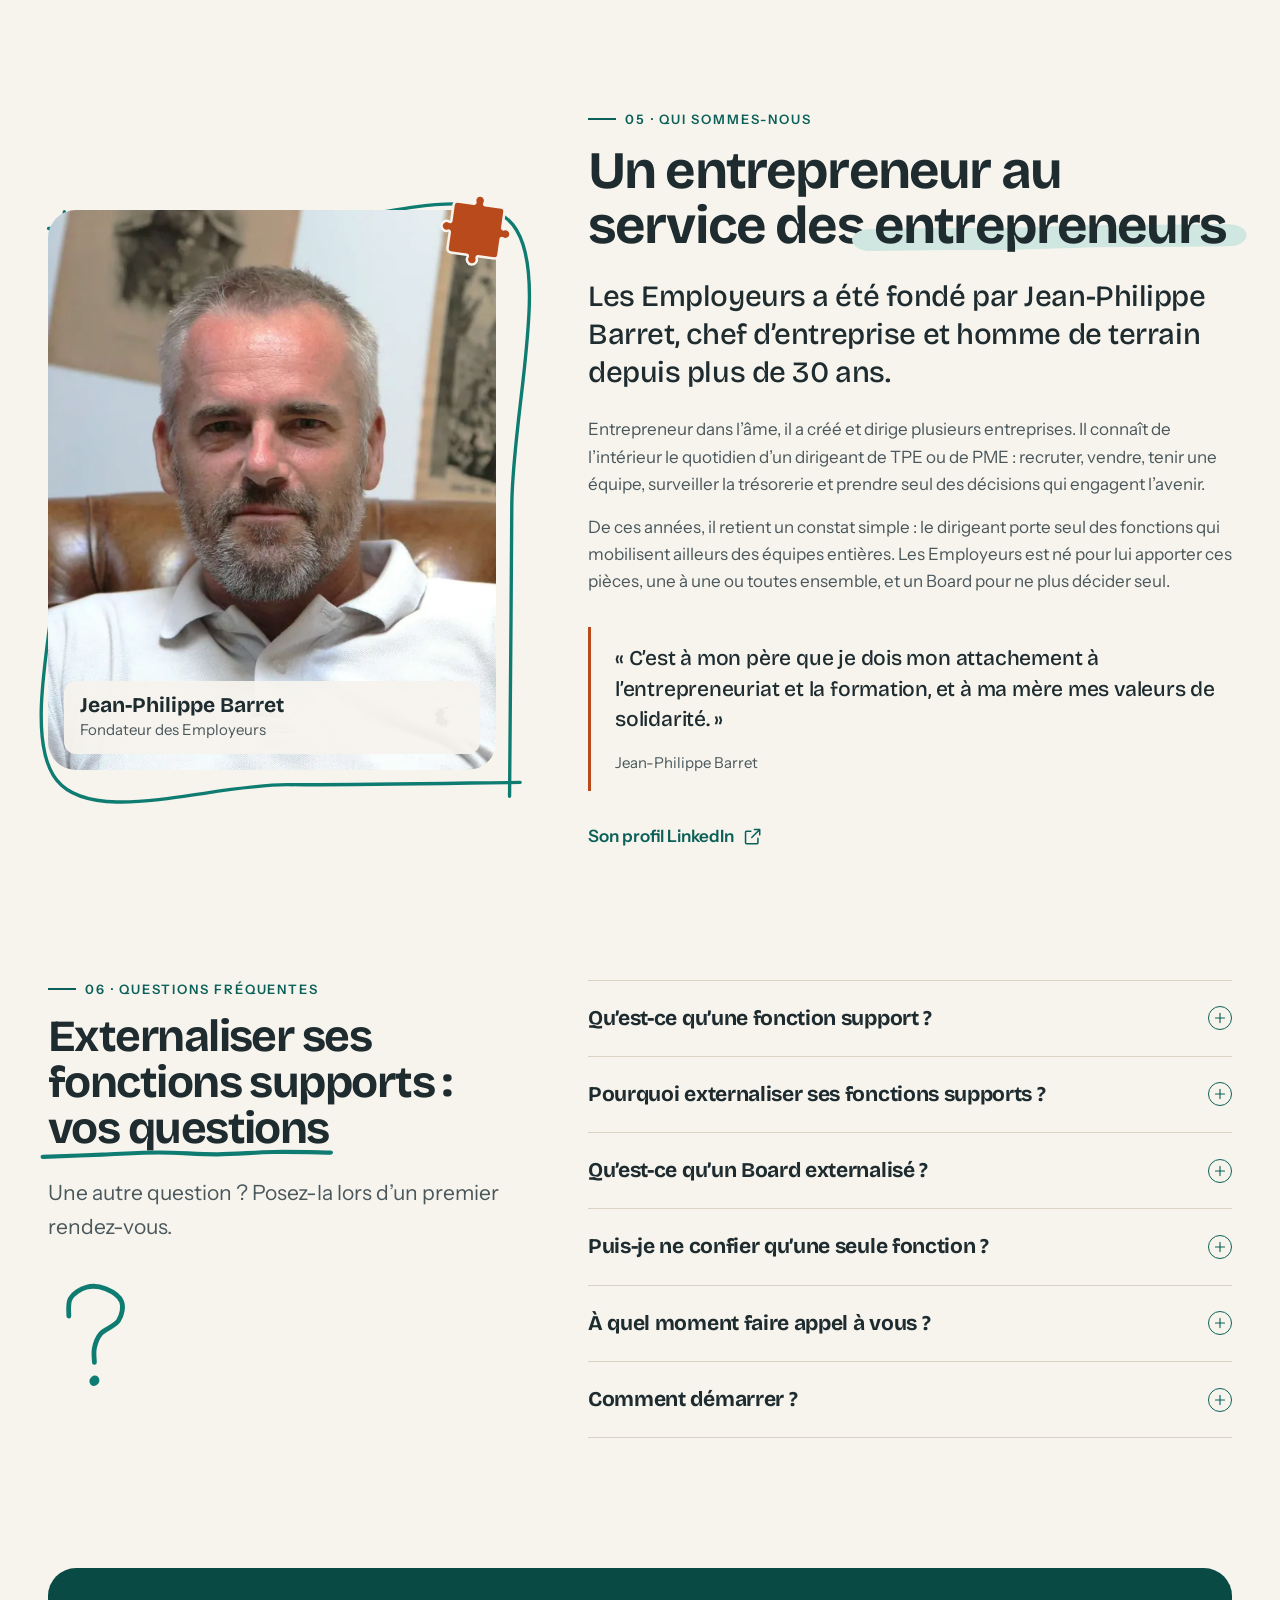
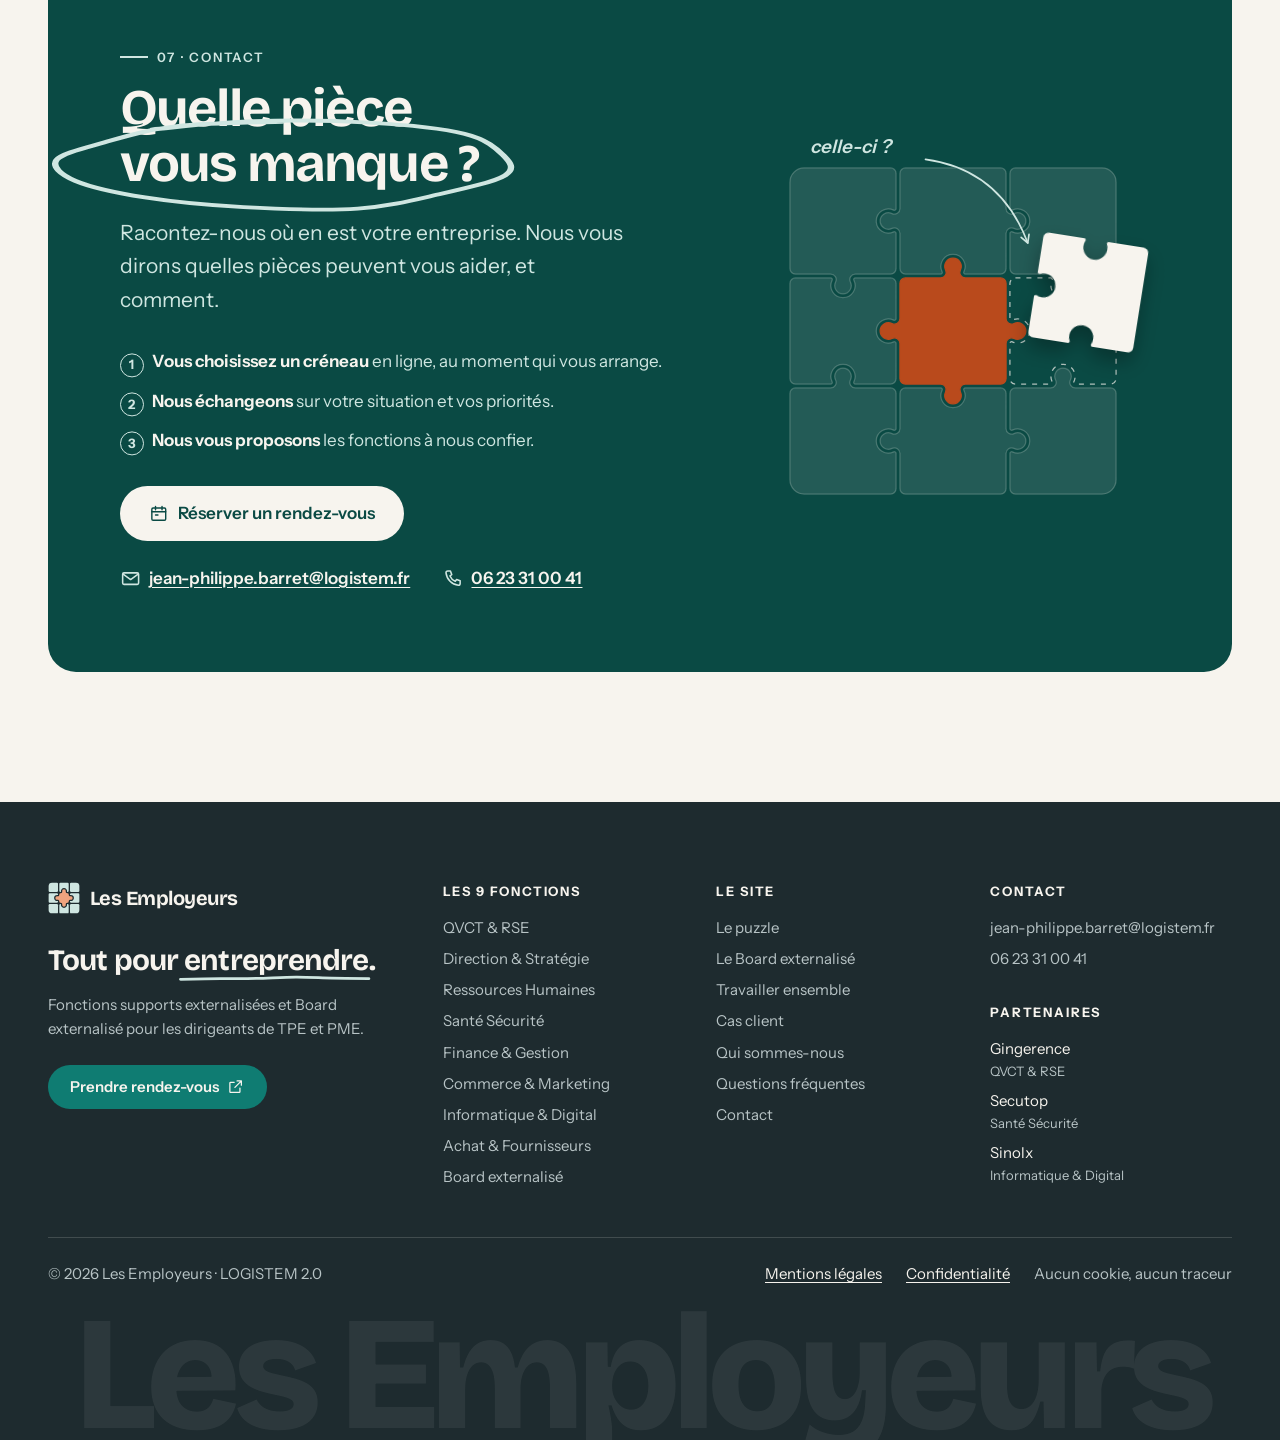
==== commit 9c56bc40: "Demandes JP 16/11" ====
--- a/index.html
+++ b/index.html
@@ -24,8 +24,8 @@
   <meta property="og:image:alt" content="Le puzzle des 9 fonctions supports de Les Employeurs, avec le Board externalisé au centre.">
   <meta name="twitter:card" content="summary_large_image">
 
-  <link rel="stylesheet" href="assets/css/styles.css">
-  <script src="assets/js/main.js" defer></script>
+  <link rel="stylesheet" href="assets/css/styles.css?v=20261116c">
+  <script src="assets/js/main.js?v=20261116c" defer></script>
 
   <script type="application/ld+json">
   {
@@ -77,6 +77,20 @@
     }
   }
   </script>
+  <script type="application/ld+json">
+  {
+    "@context": "https://schema.org",
+    "@type": "VideoObject",
+    "name": "BOARD to be : les cinq phases de la vie de l’entreprise",
+    "description": "Marc présente les cinq formats du Board externalisé des Employeurs (A Life, A Lift, A Leaf, Alive, A Leave), de la première idée à la transmission.",
+    "thumbnailUrl": "https://les-employeurs.fr/assets/video/board-to-be-poster.jpg",
+    "contentUrl": "https://les-employeurs.fr/assets/video/board-to-be.mp4",
+    "uploadDate": "2026-11-16",
+    "duration": "PT1M33S",
+    "inLanguage": "fr",
+    "publisher": { "@id": "https://les-employeurs.fr/#organisation" }
+  }
+  </script>
 </head>
 <body>
   <!-- Sprite SVG : icônes (trait 1,75), tracés des 9 pièces et logo, réutilisés via <use href="#…"> -->
@@ -143,7 +157,6 @@
       </button>
     </div>
   </header>
-
   <main id="contenu">
 
     <!-- ============ 1. Hero ============ -->
@@ -191,7 +204,6 @@
           <h2 id="fonctions-title">Les <span class="mk mk--round" data-ink>9<svg class="mk-svg" viewBox="0 0 100 110" preserveAspectRatio="none" stroke-width="4.5" aria-hidden="true" focusable="false"><path class="ink-path" pathLength="1" d="M25.1 15.8C28.2 14.2 37 6.8 44.1 6.1C51.1 5.4 60.4 8.6 67.3 11.7C74.1 14.7 81.2 18.2 85.3 24.3C89.3 30.3 90.9 40.1 91.6 48C92.3 55.8 92 64 89.5 71.5C86.9 78.9 81.9 87.6 76.4 92.9C70.9 98.2 63.6 102.5 56.5 103.5C49.5 104.5 40.7 101.8 34.2 98.9C27.7 96.1 22 92.3 17.5 86.3C12.9 80.2 7.6 70.5 6.7 62.7C5.8 54.9 9.7 46.5 12.1 39.5C14.4 32.4 15.9 25.4 21.1 20.6C26.2 15.7 35.9 12 42.7 10.2C49.6 8.4 58.9 9.7 62.1 9.7"/></svg></span> fonctions supports que vous pouvez nous confier</h2>
           <p class="section-lead">Chaque pièce est une fonction support de votre entreprise. Au centre, le Board externalisé relie l’ensemble. Cliquez sur une pièce pour lire son détail, ou choisissez une étape de vie pour voir les pièces mobilisées.</p>
         </header>
-
         <!-- Frise des 5 cycles -->
         <div class="cycles">
           <div class="cycles-head">
@@ -231,7 +243,9 @@
                 <span class="piece-content">
                   <span class="piece-num" aria-hidden="true">01</span>
                   <svg class="icon piece-icon" aria-hidden="true" focusable="false"><use href="#i-qvct"/></svg>
-                  <span class="piece-label">QVCT &amp; RSE</span>
+                  <img class="piece-avatar" src="assets/img/avatars/vibe-portrait.webp?v=2" alt="VIBE, avatar QVCT &amp; RSE" width="176" height="176" decoding="async">
+                  <span class="piece-name" aria-hidden="true">VIBE</span>
+                  <span class="piece-label" aria-hidden="true">QVCT &amp; RSE</span>
                   <span class="piece-label-short" aria-hidden="true">QVCT·<wbr>RSE</span>
                 </span>
               </a>
@@ -246,7 +260,9 @@
                 <span class="piece-content">
                   <span class="piece-num" aria-hidden="true">02</span>
                   <svg class="icon piece-icon" aria-hidden="true" focusable="false"><use href="#i-strategie"/></svg>
-                  <span class="piece-label">Direction &amp; Stratégie</span>
+                  <img class="piece-avatar" src="assets/img/avatars/cap-portrait.webp?v=2" alt="CAP, avatar Direction &amp; Stratégie" width="176" height="176" decoding="async">
+                  <span class="piece-name" aria-hidden="true">CAP</span>
+                  <span class="piece-label" aria-hidden="true">Direction &amp; Stratégie</span>
                   <span class="piece-label-short" aria-hidden="true">Stratégie</span>
                 </span>
               </a>
@@ -261,7 +277,9 @@
                 <span class="piece-content">
                   <span class="piece-num" aria-hidden="true">03</span>
                   <svg class="icon piece-icon" aria-hidden="true" focusable="false"><use href="#i-rh"/></svg>
-                  <span class="piece-label">Ressources Humaines</span>
+                  <img class="piece-avatar" src="assets/img/avatars/buddy-portrait.webp?v=2" alt="BUDDY, avatar Ressources Humaines" width="176" height="176" decoding="async">
+                  <span class="piece-name" aria-hidden="true">BUDDY</span>
+                  <span class="piece-label" aria-hidden="true">Ressources Humaines</span>
                   <span class="piece-label-short" aria-hidden="true">RH</span>
                 </span>
               </a>
@@ -276,7 +294,9 @@
                 <span class="piece-content">
                   <span class="piece-num" aria-hidden="true">04</span>
                   <svg class="icon piece-icon" aria-hidden="true" focusable="false"><use href="#i-sante"/></svg>
-                  <span class="piece-label">Santé Sécurité</span>
+                  <img class="piece-avatar" src="assets/img/avatars/safe-portrait.webp?v=2" alt="SAFE, avatar Santé Sécurité" width="176" height="176" decoding="async">
+                  <span class="piece-name" aria-hidden="true">SAFE</span>
+                  <span class="piece-label" aria-hidden="true">Santé Sécurité</span>
                   <span class="piece-label-short" aria-hidden="true">Santé·<wbr>Sécurité</span>
                 </span>
               </a>
@@ -291,7 +311,9 @@
                 <span class="piece-content">
                   <span class="piece-num" aria-hidden="true">05</span>
                   <svg class="icon piece-icon" aria-hidden="true" focusable="false"><use href="#i-finance"/></svg>
-                  <span class="piece-label">Finance &amp; Gestion</span>
+                  <img class="piece-avatar" src="assets/img/avatars/cent-portrait.webp?v=2" alt="CENT, avatar Finance &amp; Gestion" width="176" height="176" decoding="async">
+                  <span class="piece-name" aria-hidden="true">CENT</span>
+                  <span class="piece-label" aria-hidden="true">Finance &amp; Gestion</span>
                   <span class="piece-label-short" aria-hidden="true">Finance</span>
                 </span>
               </a>
@@ -306,7 +328,9 @@
                 <span class="piece-content">
                   <span class="piece-num" aria-hidden="true">06</span>
                   <svg class="icon piece-icon" aria-hidden="true" focusable="false"><use href="#i-commerce"/></svg>
-                  <span class="piece-label">Commerce &amp; Marketing</span>
+                  <img class="piece-avatar" src="assets/img/avatars/deal-portrait.webp?v=2" alt="DEAL, avatar Commerce &amp; Marketing" width="176" height="176" decoding="async">
+                  <span class="piece-name" aria-hidden="true">DEAL</span>
+                  <span class="piece-label" aria-hidden="true">Commerce &amp; Marketing</span>
                   <span class="piece-label-short" aria-hidden="true">Commerce</span>
                 </span>
               </a>
@@ -321,7 +345,9 @@
                 <span class="piece-content">
                   <span class="piece-num" aria-hidden="true">07</span>
                   <svg class="icon piece-icon" aria-hidden="true" focusable="false"><use href="#i-digital"/></svg>
-                  <span class="piece-label">Informatique &amp; Digital</span>
+                  <img class="piece-avatar" src="assets/img/avatars/byte-portrait.webp?v=2" alt="BYTE, avatar Informatique &amp; Digital" width="176" height="176" decoding="async">
+                  <span class="piece-name" aria-hidden="true">BYTE</span>
+                  <span class="piece-label" aria-hidden="true">Informatique &amp; Digital</span>
                   <span class="piece-label-short" aria-hidden="true">Digital</span>
                 </span>
               </a>
@@ -336,7 +362,9 @@
                 <span class="piece-content">
                   <span class="piece-num" aria-hidden="true">08</span>
                   <svg class="icon piece-icon" aria-hidden="true" focusable="false"><use href="#i-achats"/></svg>
-                  <span class="piece-label">Achat &amp; Fournisseurs</span>
+                  <img class="piece-avatar" src="assets/img/avatars/nego-portrait.webp?v=2" alt="NEGO, avatar Achat &amp; Fournisseurs" width="176" height="176" decoding="async">
+                  <span class="piece-name" aria-hidden="true">NEGO</span>
+                  <span class="piece-label" aria-hidden="true">Achat &amp; Fournisseurs</span>
                   <span class="piece-label-short" aria-hidden="true">Achats</span>
                 </span>
               </a>
@@ -351,7 +379,10 @@
                 <span class="piece-content">
                   <span class="piece-num" aria-hidden="true">09</span>
                   <svg class="icon piece-icon" aria-hidden="true" focusable="false"><use href="#i-board"/></svg>
-                  <span class="piece-label">Board externalisé</span>
+                  <img class="piece-avatar" src="assets/img/avatars/marc-portrait.webp?v=2" alt="MARC, avatar Board externalisé" width="176" height="176" decoding="async">
+                  <span class="piece-name" aria-hidden="true">MARC</span>
+                  <span class="piece-label" aria-hidden="true">Board externalisé</span>
+                  <span class="piece-tagline" aria-hidden="true">Pilote de Succès</span>
                   <span class="piece-label-short" aria-hidden="true">Board</span>
                 </span>
               </a>
@@ -386,8 +417,11 @@
             <article class="fn" id="fonction-qvct" data-piece="qvct" aria-labelledby="fonction-qvct-titre">
               <header class="fn-head">
                 <span class="fn-num" aria-hidden="true">01</span>
-                <svg class="icon fn-icon" aria-hidden="true" focusable="false"><use href="#i-qvct"/></svg>
                 <h3 class="fn-title" id="fonction-qvct-titre">QVCT &amp; RSE <span class="fn-seo">Qualité de vie au travail et démarche RSE en PME</span></h3>
+                <figure class="fn-avatar">
+                  <img src="assets/img/avatars/vibe-portrait.webp?v=2" alt="VIBE, avatar QVCT &amp; RSE" width="176" height="176" loading="lazy" decoding="async">
+                  <figcaption class="fn-avatar-name">VIBE</figcaption>
+                </figure>
               </header>
               <p class="fn-desc">La qualité de vie et des conditions de travail et la responsabilité sociétale ne sont pas des slogans&nbsp;: ce sont des leviers d’engagement pour vos équipes et d’attractivité pour votre entreprise. Nous vous aidons à passer des intentions aux actions concrètes, à la mesure de votre structure.</p>
               <div class="fn-body">
@@ -411,8 +445,11 @@
             <article class="fn" id="fonction-strategie" data-piece="strategie" aria-labelledby="fonction-strategie-titre">
               <header class="fn-head">
                 <span class="fn-num" aria-hidden="true">02</span>
-                <svg class="icon fn-icon" aria-hidden="true" focusable="false"><use href="#i-strategie"/></svg>
                 <h3 class="fn-title" id="fonction-strategie-titre">Direction &amp; Stratégie <span class="fn-seo">Conseil en stratégie pour dirigeants de TPE et PME</span></h3>
+                <figure class="fn-avatar">
+                  <img src="assets/img/avatars/cap-portrait.webp?v=2" alt="CAP, avatar Direction &amp; Stratégie" width="176" height="176" loading="lazy" decoding="async">
+                  <figcaption class="fn-avatar-name">CAP</figcaption>
+                </figure>
               </header>
               <p class="fn-desc">Prendre du recul pour savoir où va votre entreprise, et pourquoi. Nous vous aidons à clarifier votre vision, à fixer un cap réaliste et à piloter les décisions qui engagent l’avenir. Vous gardez la main, avec un regard extérieur à vos côtés.</p>
               <div class="fn-body">
@@ -435,8 +472,11 @@
             <article class="fn" id="fonction-rh" data-piece="rh" aria-labelledby="fonction-rh-titre">
               <header class="fn-head">
                 <span class="fn-num" aria-hidden="true">03</span>
-                <svg class="icon fn-icon" aria-hidden="true" focusable="false"><use href="#i-rh"/></svg>
                 <h3 class="fn-title" id="fonction-rh-titre">Ressources Humaines <span class="fn-seo">RH externalisées&nbsp;: recrutement et gestion des équipes</span></h3>
+                <figure class="fn-avatar">
+                  <img src="assets/img/avatars/buddy-portrait.webp?v=2" alt="BUDDY, avatar Ressources Humaines" width="176" height="176" loading="lazy" decoding="async">
+                  <figcaption class="fn-avatar-name">BUDDY</figcaption>
+                </figure>
               </header>
               <p class="fn-desc">Vos équipes font votre entreprise&nbsp;: encore faut-il les trouver, les accueillir et les garder. Nous prenons en charge tout ou partie de la fonction RH, du recrutement à la gestion du quotidien. Vous vous concentrez sur votre métier, vos collaborateurs sont suivis.</p>
               <div class="fn-body">
@@ -459,8 +499,11 @@
             <article class="fn" id="fonction-sante" data-piece="sante" aria-labelledby="fonction-sante-titre">
               <header class="fn-head">
                 <span class="fn-num" aria-hidden="true">04</span>
-                <svg class="icon fn-icon" aria-hidden="true" focusable="false"><use href="#i-sante"/></svg>
                 <h3 class="fn-title" id="fonction-sante-titre">Santé Sécurité <span class="fn-seo">Prévention des risques professionnels et DUERP</span></h3>
+                <figure class="fn-avatar">
+                  <img src="assets/img/avatars/safe-portrait.webp?v=2" alt="SAFE, avatar Santé Sécurité" width="176" height="176" loading="lazy" decoding="async">
+                  <figcaption class="fn-avatar-name">SAFE</figcaption>
+                </figure>
               </header>
               <p class="fn-desc">Prévenir les risques, c’est protéger vos collaborateurs et votre activité. Nous vous aidons à identifier les dangers, à respecter vos obligations et à installer une culture de prévention qui dure.</p>
               <div class="fn-body">
@@ -484,8 +527,11 @@
             <article class="fn" id="fonction-finance" data-piece="finance" aria-labelledby="fonction-finance-titre">
               <header class="fn-head">
                 <span class="fn-num" aria-hidden="true">05</span>
-                <svg class="icon fn-icon" aria-hidden="true" focusable="false"><use href="#i-finance"/></svg>
                 <h3 class="fn-title" id="fonction-finance-titre">Finance &amp; Gestion <span class="fn-seo">Gestion financière externalisée&nbsp;: trésorerie, marges, rentabilité</span></h3>
+                <figure class="fn-avatar">
+                  <img src="assets/img/avatars/cent-portrait.webp?v=2" alt="CENT, avatar Finance &amp; Gestion" width="176" height="176" loading="lazy" decoding="async">
+                  <figcaption class="fn-avatar-name">CENT</figcaption>
+                </figure>
               </header>
               <p class="fn-desc">Savoir où vous en êtes, à tout moment. Nous vous aidons à piloter votre trésorerie, vos marges et votre rentabilité avec des tableaux de bord simples. Vous anticipez au lieu de subir.</p>
               <div class="fn-body">
@@ -508,8 +554,11 @@
             <article class="fn" id="fonction-commerce" data-piece="commerce" aria-labelledby="fonction-commerce-titre">
               <header class="fn-head">
                 <span class="fn-num" aria-hidden="true">06</span>
-                <svg class="icon fn-icon" aria-hidden="true" focusable="false"><use href="#i-commerce"/></svg>
                 <h3 class="fn-title" id="fonction-commerce-titre">Commerce &amp; Marketing <span class="fn-seo">Développement commercial et marketing pour TPE et PME</span></h3>
+                <figure class="fn-avatar">
+                  <img src="assets/img/avatars/deal-portrait.webp?v=2" alt="DEAL, avatar Commerce &amp; Marketing" width="176" height="176" loading="lazy" decoding="async">
+                  <figcaption class="fn-avatar-name">DEAL</figcaption>
+                </figure>
               </header>
               <p class="fn-desc">Sans clients, pas d’entreprise. Nous vous aidons à clarifier votre offre, à trouver de nouveaux clients et à structurer votre démarche commerciale. Pour que vos ventes reposent sur une méthode, pas sur la chance.</p>
               <div class="fn-body">
@@ -532,8 +581,11 @@
             <article class="fn" id="fonction-digital" data-piece="digital" aria-labelledby="fonction-digital-titre">
               <header class="fn-head">
                 <span class="fn-num" aria-hidden="true">07</span>
-                <svg class="icon fn-icon" aria-hidden="true" focusable="false"><use href="#i-digital"/></svg>
                 <h3 class="fn-title" id="fonction-digital-titre">Informatique &amp; Digital <span class="fn-seo">Équipement, sécurité informatique et transformation digitale</span></h3>
+                <figure class="fn-avatar">
+                  <img src="assets/img/avatars/byte-portrait.webp?v=2" alt="BYTE, avatar Informatique &amp; Digital" width="176" height="176" loading="lazy" decoding="async">
+                  <figcaption class="fn-avatar-name">BYTE</figcaption>
+                </figure>
               </header>
               <p class="fn-desc">Des outils fiables et sécurisés, adaptés à votre façon de travailler. Nous vous aidons à équiper votre entreprise, à protéger vos données et à digitaliser vos processus, sans vous perdre dans la technique.</p>
               <div class="fn-body">
@@ -557,8 +609,11 @@
             <article class="fn" id="fonction-achats" data-piece="achats" aria-labelledby="fonction-achats-titre">
               <header class="fn-head">
                 <span class="fn-num" aria-hidden="true">08</span>
-                <svg class="icon fn-icon" aria-hidden="true" focusable="false"><use href="#i-achats"/></svg>
                 <h3 class="fn-title" id="fonction-achats-titre">Achat &amp; Fournisseurs <span class="fn-seo">Achats externalisés et gestion des fournisseurs</span></h3>
+                <figure class="fn-avatar">
+                  <img src="assets/img/avatars/nego-portrait.webp?v=2" alt="NEGO, avatar Achat &amp; Fournisseurs" width="176" height="176" loading="lazy" decoding="async">
+                  <figcaption class="fn-avatar-name">NEGO</figcaption>
+                </figure>
               </header>
               <p class="fn-desc">Chaque achat bien négocié améliore directement votre marge. Nous vous aidons à trouver les bons fournisseurs, à négocier les conditions et à sécuriser vos approvisionnements. Moins de dépendance, moins de mauvaises surprises.</p>
               <div class="fn-body">
@@ -581,8 +636,11 @@
             <article class="fn fn--board" id="fonction-board" data-piece="board" aria-labelledby="fonction-board-titre">
               <header class="fn-head">
                 <span class="fn-num" aria-hidden="true">09</span>
-                <svg class="icon fn-icon" aria-hidden="true" focusable="false"><use href="#i-board"/></svg>
                 <h3 class="fn-title" id="fonction-board-titre">Board externalisé <span class="fn-seo">Un comité d’experts au service du dirigeant</span></h3>
+                <figure class="fn-avatar">
+                  <img src="assets/img/avatars/marc-portrait.webp?v=2" alt="MARC, avatar Board externalisé" width="176" height="176" loading="lazy" decoding="async">
+                  <figcaption class="fn-avatar-name">MARC</figcaption>
+                </figure>
               </header>
               <p class="fn-desc">Un comité d’experts RH, juridique, finance, commerce et marketing, réuni autour de vous comme un conseil d’administration à la demande. Vous lui soumettez vos sujets structurants, il vous apporte un regard croisé et des recommandations claires. Vous ne décidez plus seul.</p>
               <div class="fn-body">
@@ -665,26 +723,62 @@
           <p class="formats-lead">Un format pour chaque étape de la vie de votre entreprise, de la première idée à la transmission.</p>
           <p class="formats-note" aria-hidden="true" data-ink><span class="note-text ink-text">♪ sur l’air de <span lang="en">Born to be alive</span></span></p>
         </div>
+        <div class="board-video">
+          <div class="board-video-media">
+            <div class="board-video-frame">
+              <video id="board-video" controls preload="metadata" playsinline width="1920" height="1080" poster="assets/video/board-to-be-poster.jpg" aria-labelledby="board-video-title">
+                <source src="assets/video/board-to-be.mp4" type="video/mp4">
+                <track kind="captions" src="assets/video/board-to-be.fr.vtt" srclang="fr" label="Français">
+                <p>Votre navigateur ne peut pas lire cette vidéo. <a href="assets/video/board-to-be.mp4">Télécharger la vidéo (MP4, 16&nbsp;Mo)</a></p>
+              </video>
+              <button type="button" class="board-video-play" hidden>
+                <span class="board-video-play-btn"><svg class="icon" viewBox="0 0 24 24" aria-hidden="true" focusable="false"><path d="M8 5.5v13a1 1 0 0 0 1.5.86l10.6-6.5a1 1 0 0 0 0-1.72L9.5 4.64A1 1 0 0 0 8 5.5Z" fill="currentColor" stroke="none"/></svg></span>
+                <span class="board-video-play-label">Lancer la vidéo <span class="board-video-play-time">1:33</span></span>
+              </button>
+            </div>
+          </div>
+          <div class="board-video-text">
+            <p class="board-video-kicker">En vidéo · 1&nbsp;min&nbsp;33</p>
+            <p class="board-video-title" id="board-video-title"><span lang="en">BOARD to be</span>&nbsp;: Marc vous présente les cinq phases de la vie de votre entreprise</p>
+            <p class="board-video-desc">Devant son tableau blanc, entouré des experts du Board, de la première idée à la transmission. Vidéo sonore, sous-titres disponibles dans le lecteur.</p>
+            <p class="board-video-note" aria-hidden="true" data-ink><span class="note-text ink-text">montez le son&nbsp;!</span></p>
+            <details class="board-video-transcript">
+              <summary>Lire le texte de la vidéo</summary>
+              <p>Les Employeurs vous accompagnent tout au long de la vie de votre entreprise, en cinq phases.</p>
+              <p><strong lang="en">A Life</strong>&nbsp;: avant de vous lancer, on pose tout sur la table&nbsp;: l’idée, le marché, le modèle. Vous partez avec un projet solide.</p>
+              <p><strong lang="en">A Lift</strong>&nbsp;: votre entreprise décolle&nbsp;? Nos experts vous aident à structurer, recruter et accélérer, sans perdre le cap.</p>
+              <p><strong lang="en">A Leaf</strong>&nbsp;: envie d’écrire une nouvelle page&nbsp;? On teste, on chiffre et on lance avec vous cette activité en plus.</p>
+              <p><strong lang="en">Alive</strong>&nbsp;: quand ça tangue, on reste à vos côtés&nbsp;: on sécurise, on priorise, et l’entreprise reste en vie.</p>
+              <p><strong lang="en">A Leave</strong>&nbsp;: le moment de passer la main&nbsp;? On prépare la transmission, pour que l’histoire continue après vous.</p>
+              <p>De la première idée à la transmission, votre Board vous accompagne à chaque étape, avec Marc, le pilote de votre réussite. Rendez-vous sur les-employeurs.fr.</p>
+            </details>
+          </div>
+        </div>
         <ol class="formats">
           <li class="format">
             <p class="format-name" lang="en">A Life</p>
             <p>Réfléchir en amont du projet.</p>
+            <button type="button" class="format-play" data-time="8" hidden><svg class="icon format-play-icon" viewBox="0 0 24 24" aria-hidden="true" focusable="false"><path d="M8 5.5v13a1 1 0 0 0 1.5.86l10.6-6.5a1 1 0 0 0 0-1.72L9.5 4.64A1 1 0 0 0 8 5.5Z" fill="currentColor" stroke="none"/></svg><span class="sr-only">Voir <span lang="en">A Life</span> dans la vidéo, à </span>0:08</button>
           </li>
           <li class="format">
             <p class="format-name" lang="en">A Lift</p>
             <p>Développer, accélérer.</p>
+            <button type="button" class="format-play" data-time="21" hidden><svg class="icon format-play-icon" viewBox="0 0 24 24" aria-hidden="true" focusable="false"><path d="M8 5.5v13a1 1 0 0 0 1.5.86l10.6-6.5a1 1 0 0 0 0-1.72L9.5 4.64A1 1 0 0 0 8 5.5Z" fill="currentColor" stroke="none"/></svg><span class="sr-only">Voir <span lang="en">A Lift</span> dans la vidéo, à </span>0:21</button>
           </li>
           <li class="format">
             <p class="format-name" lang="en">A Leaf</p>
             <p>Écrire une nouvelle page&nbsp;: un business en plus.</p>
+            <button type="button" class="format-play" data-time="34" hidden><svg class="icon format-play-icon" viewBox="0 0 24 24" aria-hidden="true" focusable="false"><path d="M8 5.5v13a1 1 0 0 0 1.5.86l10.6-6.5a1 1 0 0 0 0-1.72L9.5 4.64A1 1 0 0 0 8 5.5Z" fill="currentColor" stroke="none"/></svg><span class="sr-only">Voir <span lang="en">A Leaf</span> dans la vidéo, à </span>0:34</button>
           </li>
           <li class="format">
             <p class="format-name" lang="en">Alive</p>
             <p>Rester en vie.</p>
+            <button type="button" class="format-play" data-time="47" hidden><svg class="icon format-play-icon" viewBox="0 0 24 24" aria-hidden="true" focusable="false"><path d="M8 5.5v13a1 1 0 0 0 1.5.86l10.6-6.5a1 1 0 0 0 0-1.72L9.5 4.64A1 1 0 0 0 8 5.5Z" fill="currentColor" stroke="none"/></svg><span class="sr-only">Voir <span lang="en">Alive</span> dans la vidéo, à </span>0:47</button>
           </li>
           <li class="format">
             <p class="format-name" lang="en">A Leave</p>
             <p>Assurer la transmission.</p>
+            <button type="button" class="format-play" data-time="60" hidden><svg class="icon format-play-icon" viewBox="0 0 24 24" aria-hidden="true" focusable="false"><path d="M8 5.5v13a1 1 0 0 0 1.5.86l10.6-6.5a1 1 0 0 0 0-1.72L9.5 4.64A1 1 0 0 0 8 5.5Z" fill="currentColor" stroke="none"/></svg><span class="sr-only">Voir <span lang="en">A Leave</span> dans la vidéo, à </span>1:00</button>
           </li>
         </ol>
 
@@ -718,7 +812,6 @@
           <h2 id="offres-title">Une fonction, plusieurs ou toutes&nbsp;: <span class="mk mk--circle" data-ink>vous choisissez<svg class="mk-svg" viewBox="0 0 300 100" preserveAspectRatio="none" stroke-width="4" aria-hidden="true" focusable="false"><path class="ink-path" pathLength="1" d="M67.3 13.8C77.7 12.2 107.3 5.3 129.4 4.3C151.6 3.3 178.7 5.1 200 7.6C221.3 10.1 242.1 14.1 257.4 19.4C272.7 24.7 287.4 32.7 291.8 39.6C296.3 46.5 291.4 54.1 284.3 60.8C277.1 67.4 263.8 74.1 248.9 79.4C233.9 84.7 215.5 89.8 194.6 92.5C173.7 95.2 145.2 97.1 123.4 95.7C101.7 94.3 80.8 89 64 84.1C47.2 79.2 31.1 72.6 22.5 66.3C14 60 10.5 52.8 13 46.4C15.5 40 26.1 33.7 37.6 27.7C49.1 21.7 63.6 14.3 82.1 10.4C100.7 6.5 137.6 5.4 148.7 4.4"/></svg></span>.</h2>
           <p class="section-lead">Vous ne nous confiez que ce dont vous avez besoin. Et vous pouvez ajouter des fonctions au fil des étapes de votre entreprise.</p>
         </header>
-
         <div class="offres-note" aria-hidden="true" data-ink>
           <svg class="offres-note-arrow" viewBox="0 0 1000 60" preserveAspectRatio="none" stroke-width="2.4" aria-hidden="true" focusable="false"><path class="ink-path" pathLength="1" style="--ink-dur:1.3s" d="M20 34Q496.8 -25.9 980 30"/><path class="ink-path" pathLength="1" style="--d:1.2s" d="M966.9 20.8L980 30L965.2 36"/></svg>
           <span class="note-text ink-text" style="--d:.6s">et vous pouvez ajouter des pièces en chemin</span>
@@ -775,7 +868,6 @@
           <h2 id="cas-title">Agence Coïncidence&nbsp;: <span class="mk mk--under" data-ink>remettre de l’ordre<svg class="mk-svg" viewBox="0 0 300 16" preserveAspectRatio="none" stroke-width="5" aria-hidden="true" focusable="false"><path class="ink-path" pathLength="1" d="M1 8.9C11.2 9.1 42.2 10.3 62 10C81.8 9.8 100.4 7.3 119.9 7.4C139.5 7.4 159.4 10.4 179.3 10.4C199.2 10.5 219.5 8.2 239.4 7.5C259.2 6.8 288.5 6.4 298.3 6.2"/></svg></span> pour repartir de l’avant</h2>
           <p class="section-lead">Agence événementielle, aujourd’hui CO! Food Events, Coïncidence imagine et réalise des événements pour ses clients. Elle nous a sollicités dans une période difficile.</p>
         </header>
-
         <div class="cas">
           <aside class="cas-aside" aria-label="Pièces mobilisées">
             <svg class="sketch-grid" viewBox="0 0 200 200" aria-hidden="true" focusable="false" data-ink><path class="ink-path sg-line" pathLength="1" d="M9.6 13C19.6 13 49.2 12.8 69.3 13C89.5 13.1 110.7 13.7 130.5 14C150.2 14.2 178.4 14.3 188 14.4M185.4 10.8C185.3 20.7 184.7 50.3 184.8 70.2C185 90.2 186.6 110.7 186.6 130.6C186.5 150.5 184.8 179.8 184.4 189.6M187.9 185.1C178.1 185.3 148.7 185.9 128.8 186C109 186 88.8 185.5 69 185.3C49.2 185 19.8 184.7 10 184.5M13.5 189.4C13.5 179.5 13.1 149.9 13.5 130.2C13.9 110.5 15.6 91.2 16 71.3C16.4 51.3 16 20.6 16 10.4M70.8 12C71 22 72.1 52.7 72.1 72.1C72.2 91.4 70.9 108.7 71.1 128C71.3 147.3 72.8 177.8 73.1 187.8M129.9 13.2C129.5 22.7 128.1 50.4 127.9 69.8C127.6 89.2 128.6 110.3 128.4 129.7C128.2 149.1 127 176.8 126.7 186.3M13.1 71.3C22.7 71.3 51.3 71.4 70.7 71.6C90.1 71.7 110.1 71.9 129.6 72.3C149 72.6 177.7 73.5 187.3 73.7M13.5 128.8C23.2 128.7 52.5 128.5 71.9 128.2C91.2 127.9 110.5 126.9 129.6 126.9C148.7 126.9 177.2 127.9 186.7 128.1"/><path class="ink-path sg-hatch" pathLength="1" style="--d:0.45s" d="M80.7 34.7L91.1 22.4L102.8 23.5L79.4 44.4L80.6 56.9L113.8 22.3L119.8 27.1L84.6 62.3L96.7 61.4L119.4 38.7L120.3 48.9L107.3 62.2L119 62L119.9 60.4"/><path class="ink-path sg-hatch" pathLength="1" style="--d:0.57s" d="M137.5 33.6L148 22.6L160.4 22.4L137.6 45.9L138.5 55.5L171.5 22.6L177.4 28.1L141.8 62.9L154 63.3L177.9 39.6L176.6 49.4L165.3 61.8L176 61.5L176.3 59.9"/><path class="ink-path sg-hatch" pathLength="1" style="--d:0.69s" d="M137 148.8L147.8 138.6L160 136.7L137.7 160.2L137.3 170.9L170.2 138L177.2 142L141.9 176.6L154.3 177.1L176.2 152.9L176.3 165.2L164 177.1L175.5 177.6L176.8 175.4"/><path class="ink-path sg-hatch" pathLength="1" style="--d:0.81s" d="M79.4 149.1L90.6 136.8L101.4 138.3L80.7 158.9L79.4 170.9L114.2 137.2L120.6 142.2L84.7 177.8L96.4 177.3L119.1 153.2L120.1 165L106.3 176.5L117.4 177.8L120.1 175.9"/></svg>
--- a/assets/css/styles.css
+++ b/assets/css/styles.css
@@ -843,32 +843,61 @@
   position: absolute;
   inset: 28.68%;
   display: grid;
-  grid-template-columns: 1fr auto;
-  grid-template-rows: auto 1fr auto;
+  grid-template-columns: 1fr auto 1fr;
+  grid-template-rows: auto auto auto 1fr;
+  justify-items: center;
+  align-content: start;
+  text-align: center;
   color: var(--text);
   transition: color 260ms ease, transform var(--duration) var(--ease-out);
 }
 .piece-num {
   grid-area: 1 / 1;
+  justify-self: start;
   font: 600 clamp(0.6875rem, 1.7cqi, 0.8125rem)/1 var(--font-body);
   letter-spacing: 0.06em;
   color: var(--accent);
   transition: color 260ms ease;
 }
 .piece-icon {
-  grid-area: 1 / 2;
-  width: clamp(18px, 4.4cqi, 28px);
-  height: clamp(18px, 4.4cqi, 28px);
+  grid-area: 1 / 3;
+  justify-self: end;
+  width: clamp(16px, 3.6cqi, 24px);
+  height: clamp(16px, 3.6cqi, 24px);
   color: var(--accent);
   transition: color 260ms ease;
 }
+/* Avatar de la pièce : portrait rond cerclé, nom, fonction (TK-559) */
+.piece-avatar {
+  grid-area: 1 / 2;
+  width: 9.4cqi;
+  height: auto;
+  aspect-ratio: 1;
+  border-radius: 50%;
+  background: var(--color-paper);
+  box-shadow: 0 0 0 max(1.5px, 0.32cqi) var(--accent);
+  transition: box-shadow 260ms ease, filter 260ms ease, opacity 260ms ease;
+}
+.piece-name {
+  grid-area: 2 / 1 / 3 / 4;
+  margin-top: 0.75cqi;
+  font: 750 3cqi/1 var(--font-display);
+  letter-spacing: 0.01em;
+  color: var(--accent);
+  transition: color 260ms ease;
+}
 .piece-label {
-  grid-area: 3 / 1 / 4 / 3;
-  font: 650 clamp(0.8125rem, 2.8cqi, 1.25rem)/1.1 var(--font-display);
-  letter-spacing: -0.015em;
-  hyphens: auto;
-  -webkit-hyphens: auto;
+  grid-area: 3 / 1 / 4 / 4;
+  margin-top: 0.45cqi;
+  font: 600 2.05cqi/1.15 var(--font-body);
+  letter-spacing: -0.005em;
   text-wrap: balance;
+}
+.piece-tagline {
+  grid-area: 4 / 1 / 5 / 4;
+  margin-top: 0.3cqi;
+  font: 500 1.75cqi/1.15 var(--font-body);
+  opacity: 0.9;
 }
 .piece-label-short { display: none; }
 
@@ -892,6 +921,8 @@
 .piece.is-dimmed { --fill: transparent; --stroke: var(--color-ink-soft); --text: var(--tile-off-text); --accent: var(--tile-off-text); }
 .piece.is-dimmed .piece-fill { stroke-dasharray: 4 5; }
 .piece--board.is-dimmed { --fill: var(--color-orange-mist); --stroke: var(--color-orange); --text: var(--color-ink); --accent: var(--color-orange); }
+.piece.is-dimmed .piece-avatar { filter: grayscale(1); opacity: 0.55; }
+.piece--board.is-dimmed .piece-avatar { filter: none; opacity: 1; }
 
 /* Assemblage : les pièces arrivent écartées et s’emboîtent en escargot, le Board en dernier
    (classe ajoutée par main.js ; ordre --i et écarts --sx/--sy portés par chaque pièce dans le HTML) */
@@ -910,18 +941,20 @@
   text-align: center;
 }
 
-/* Mobile : puzzle conservé en 3×3, icône + libellé court */
+/* Mobile : puzzle conservé en 3×3, portrait + nom + libellé court */
 @media (max-width: 639.98px) {
-  .piece-num { display: none; }
-  .piece-icon { grid-area: 1 / 1; }
-  .piece-label {
-    position: absolute; width: 1px; height: 1px; overflow: hidden;
-    clip: rect(0 0 0 0); clip-path: inset(50%); white-space: nowrap;
-  }
+  .piece-num,
+  .piece-icon,
+  .piece-label,
+  .piece-tagline { display: none; }
+  .piece-content { align-content: center; }
+  .piece-avatar { width: 10cqi; }
+  .piece-name { margin-top: 1.2cqi; font-size: max(0.6875rem, 3.2cqi); }
   .piece-label-short {
     display: block;
-    grid-area: 3 / 1 / 4 / 3;
-    font: 650 0.71875rem/1.1 var(--font-display);
+    grid-area: 3 / 1 / 4 / 4;
+    margin-top: 0.15rem;
+    font: 600 max(0.625rem, 2.9cqi)/1.1 var(--font-body);
     letter-spacing: -0.01em;
   }
 }
@@ -1017,6 +1050,35 @@
   color: var(--color-ink-soft);
 }
 .fn-desc { max-width: 44rem; margin-bottom: var(--space-l); font-size: var(--fs-md); line-height: 1.55; }
+
+/* Avatar de la fiche : petit portrait rond à droite, en face du titre */
+.fn-avatar {
+  grid-column: 3;
+  grid-row: 1;
+  display: grid;
+  justify-items: center;
+  gap: 0.4rem;
+  margin: 0;
+}
+.fn-avatar img {
+  width: 4rem;
+  height: auto;
+  aspect-ratio: 1;
+  border-radius: 50%;
+  background: var(--color-paper);
+  /* liseré papier puis anneau sarcelle, comme une photo de profil */
+  box-shadow: 0 0 0 3px var(--color-card), 0 0 0 5px var(--color-teal);
+}
+.fn-avatar-name {
+  font: 700 var(--fs-xs)/1 var(--font-body);
+  letter-spacing: 0.12em;
+  color: var(--color-teal-strong);
+}
+.fn--board .fn-avatar img { box-shadow: 0 0 0 3px var(--color-card), 0 0 0 5px var(--color-orange); }
+.fn--board .fn-avatar-name { color: var(--color-orange); }
+@media (max-width: 639.98px) {
+  .fn-avatar img { width: 3.25rem; }
+}
 .fn-body {
   display: grid;
   gap: var(--space-m) var(--space-xl);
@@ -1178,6 +1240,150 @@
 .formats-lead { max-width: 38rem; margin: 0; color: var(--color-on-dark-muted); }
 .formats-note { margin: 0; }
 .formats-note .note-text { color: var(--color-orange-light); }
+/* Vidéo « BOARD to be » (TK-573) : 16/9, pas de lecture automatique.
+   Avec JavaScript, un grand bouton de lecture remplace les contrôles natifs jusqu’au premier clic. */
+.board-video {
+  display: grid;
+  gap: var(--space-l) var(--space-2xl);
+  align-items: center;
+  margin: var(--space-xl) 0 var(--space-2xl);
+}
+@media (min-width: 960px) {
+  .board-video { grid-template-columns: minmax(0, 7fr) minmax(0, 4fr); }
+}
+.board-video-media { position: relative; margin: 0 var(--space-s) var(--space-s) 0; }
+/* Cadre décalé, au trait orange : rappel des tracés « feutre » du site */
+.board-video-media::before {
+  content: "";
+  position: absolute;
+  inset: var(--space-s) calc(-1 * var(--space-s)) calc(-1 * var(--space-s)) var(--space-s);
+  border: 2px solid var(--color-orange-light);
+  border-radius: 22px;
+  pointer-events: none;
+}
+.board-video-frame {
+  position: relative;
+  overflow: hidden;
+  border-radius: 20px;
+  background: #000;
+  box-shadow: 0 30px 60px -30px rgb(0 0 0 / 0.85);
+}
+.board-video video {
+  display: block;
+  width: 100%;
+  height: auto;
+  aspect-ratio: 16 / 9;
+  background: #000;
+}
+.board-video video::cue {
+  font-family: var(--font-body);
+  background: rgb(30 43 47 / 0.85);
+}
+
+/* Grand bouton de lecture sur l’image d’attente */
+.board-video-play {
+  position: absolute;
+  inset: 0;
+  display: grid;
+  place-content: center;
+  justify-items: center;
+  gap: var(--space-xs);
+  width: 100%;
+  border: 0;
+  padding: 0;
+  background: linear-gradient(180deg, rgb(30 43 47 / 0) 40%, rgb(30 43 47 / 0.55));
+  color: var(--color-on-dark);
+  cursor: pointer;
+}
+.board-video-play[hidden] { display: none; }
+.board-video-play-btn {
+  position: relative;
+  display: grid;
+  place-items: center;
+  width: clamp(4rem, 3rem + 4vw, 6rem);
+  aspect-ratio: 1;
+  border-radius: 50%;
+  background: var(--color-orange);
+  box-shadow: 0 0 0 6px rgb(247 244 238 / 0.9), 0 18px 36px -12px rgb(0 0 0 / 0.6);
+  transition: transform var(--duration) var(--ease-out), background-color var(--duration);
+}
+.board-video-play-btn .icon,
+.format-play-icon { fill: currentColor; stroke: none; }
+.board-video-play-btn .icon { width: 42%; height: 42%; margin-left: 8%; }
+.board-video-play-label {
+  padding: 0.35em 0.9em;
+  border-radius: var(--radius-btn);
+  background: rgb(30 43 47 / 0.78);
+  font: 600 var(--fs-sm)/1.2 var(--font-body);
+}
+.board-video-play-time { margin-left: 0.35em; color: var(--color-orange-light); }
+.board-video-play:hover .board-video-play-btn,
+.board-video-play:focus-visible .board-video-play-btn { transform: scale(1.07); background: var(--color-orange-strong); }
+.board-video-play:focus-visible { outline: 3px solid var(--color-focus-on-dark); outline-offset: -6px; border-radius: 20px; }
+@media (prefers-reduced-motion: no-preference) {
+  .board-video-play-btn::after {
+    content: "";
+    position: absolute;
+    inset: -6px;
+    border-radius: 50%;
+    border: 2px solid var(--color-orange-light);
+    animation: play-pulse 2.4s ease-out infinite;
+  }
+}
+@keyframes play-pulse { 0% { transform: scale(1); opacity: 0.9; } 100% { transform: scale(1.45); opacity: 0; } }
+@media (max-width: 479.98px) {
+  .board-video-play-label { display: none; }
+}
+
+/* Texte à côté de la vidéo */
+.board-video-kicker {
+  margin-bottom: var(--space-2xs);
+  font: 700 var(--fs-xs)/1.4 var(--font-body);
+  letter-spacing: 0.14em;
+  text-transform: uppercase;
+  color: var(--color-orange-light);
+}
+.board-video-title {
+  margin-bottom: var(--space-s);
+  font: 650 var(--fs-lg)/1.15 var(--font-display);
+  letter-spacing: -0.02em;
+  color: var(--color-on-dark);
+  text-wrap: balance;
+}
+.board-video-desc { margin-bottom: var(--space-xs); color: var(--color-on-dark-muted); }
+.board-video-note { margin-bottom: var(--space-s); }
+.board-video-note .note-text { color: var(--color-orange-light); }
+.board-video-transcript { font-size: var(--fs-sm); color: var(--color-on-dark-muted); }
+.board-video-transcript summary {
+  width: fit-content;
+  color: var(--color-orange-light);
+  font-weight: 600;
+  cursor: pointer;
+}
+.board-video-transcript summary:hover { text-decoration: underline; text-underline-offset: 0.18em; }
+.board-video-transcript p { margin: var(--space-2xs) 0 0; }
+.board-video-transcript strong { color: var(--color-on-dark); }
+
+/* Chapitres : chaque format renvoie à son passage dans la vidéo */
+.format-play {
+  display: inline-flex;
+  align-items: center;
+  gap: 0.4em;
+  margin-top: auto;
+  padding: 0.3em 0.8em 0.3em 0.6em;
+  border: 1px solid rgb(240 164 127 / 0.55);
+  border-radius: var(--radius-btn);
+  background: transparent;
+  color: var(--color-orange-light);
+  font: 600 var(--fs-xs)/1.2 var(--font-body);
+  font-variant-numeric: tabular-nums;
+  cursor: pointer;
+  transition: background-color var(--duration), color var(--duration), border-color var(--duration);
+}
+.format-play[hidden] { display: none; }
+.format-play-icon { width: 0.95em; height: 0.95em; }
+.format-play:hover { background: var(--color-orange); border-color: var(--color-orange); color: var(--color-on-dark); }
+
 .formats {
   display: grid;
   grid-template-columns: repeat(auto-fit, minmax(min(100%, 10.5rem), 1fr));
@@ -1187,6 +1393,9 @@
   list-style: none;
 }
 .format {
+  display: flex;
+  flex-direction: column;
+  align-items: flex-start;
   padding-top: var(--space-s);
   border-top: 3px solid var(--color-orange-light);
 }
@@ -1197,7 +1406,7 @@
   text-transform: uppercase;
   color: var(--color-on-dark);
 }
-.format p:not(.format-name) { font-size: var(--fs-sm); color: var(--color-on-dark-muted); }
+.format p:not(.format-name) { margin-bottom: var(--space-xs); font-size: var(--fs-sm); color: var(--color-on-dark-muted); }
 
 .steps {
   display: grid;
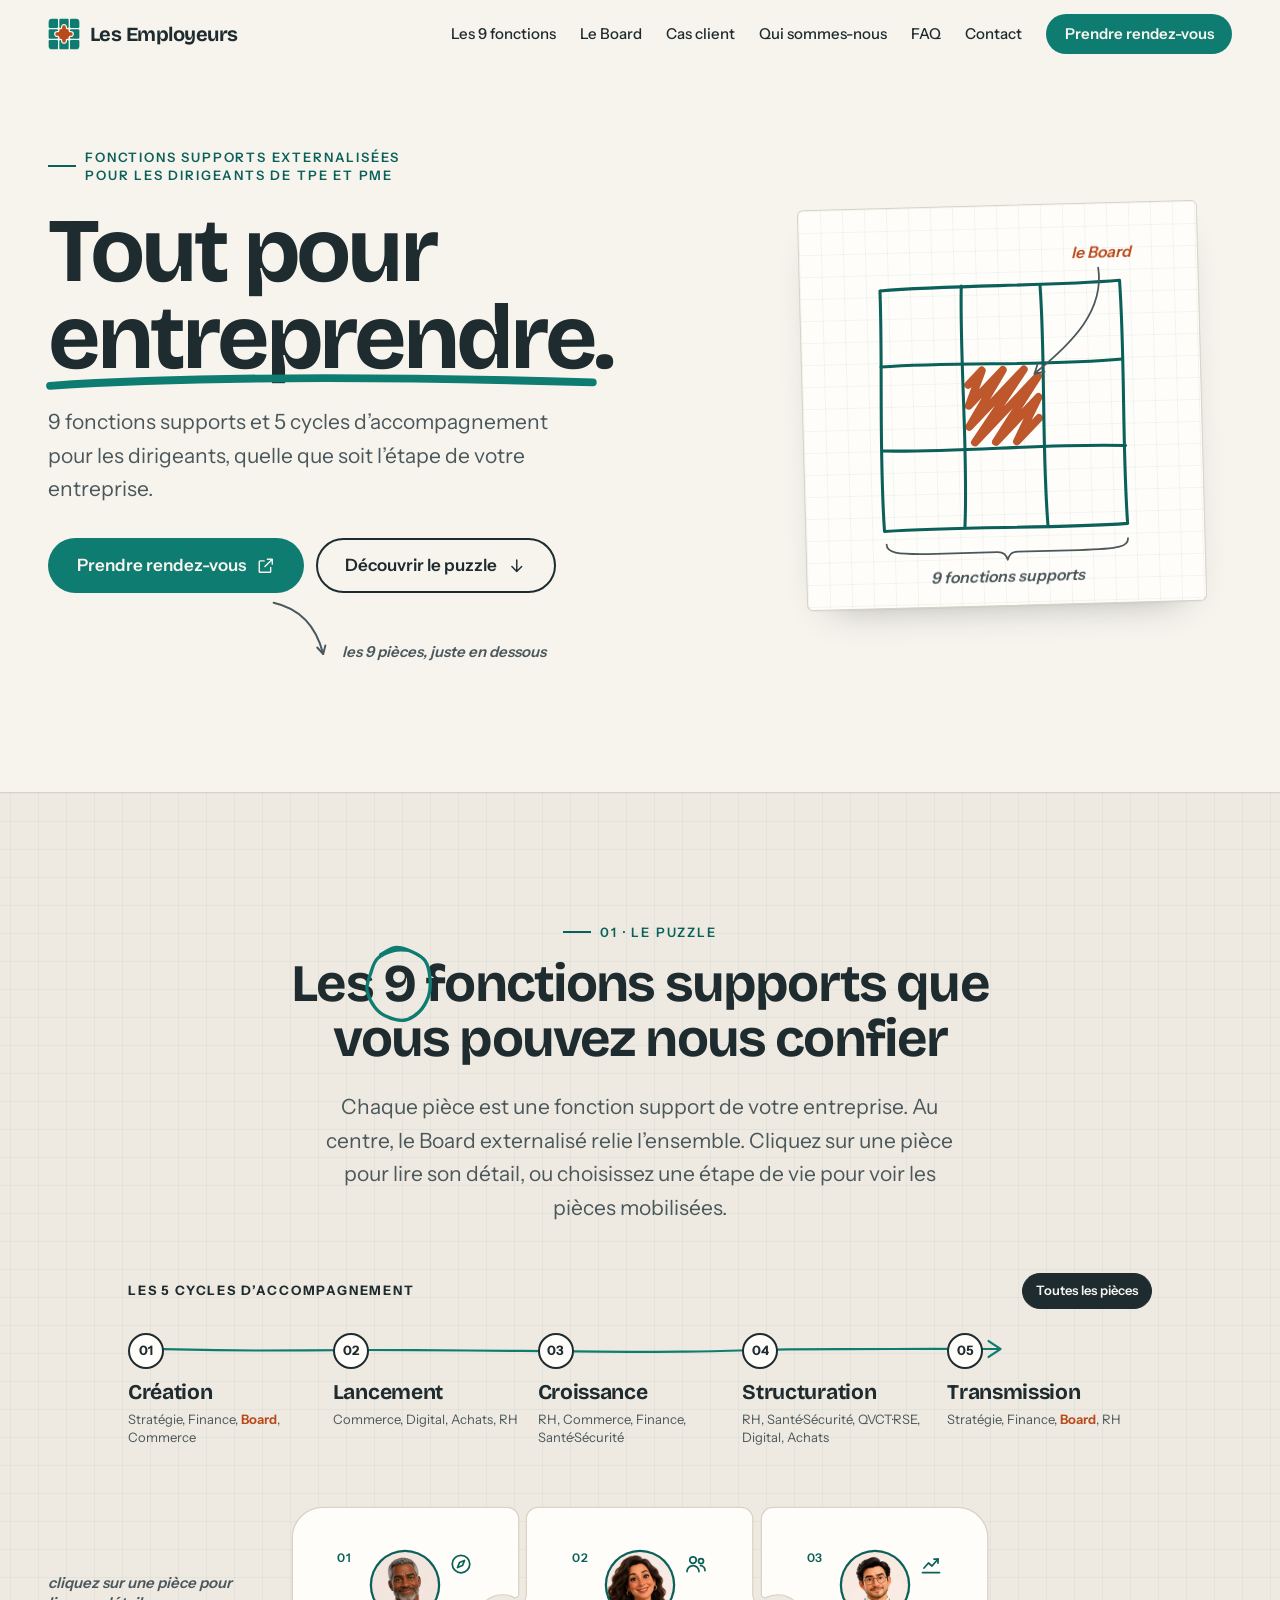
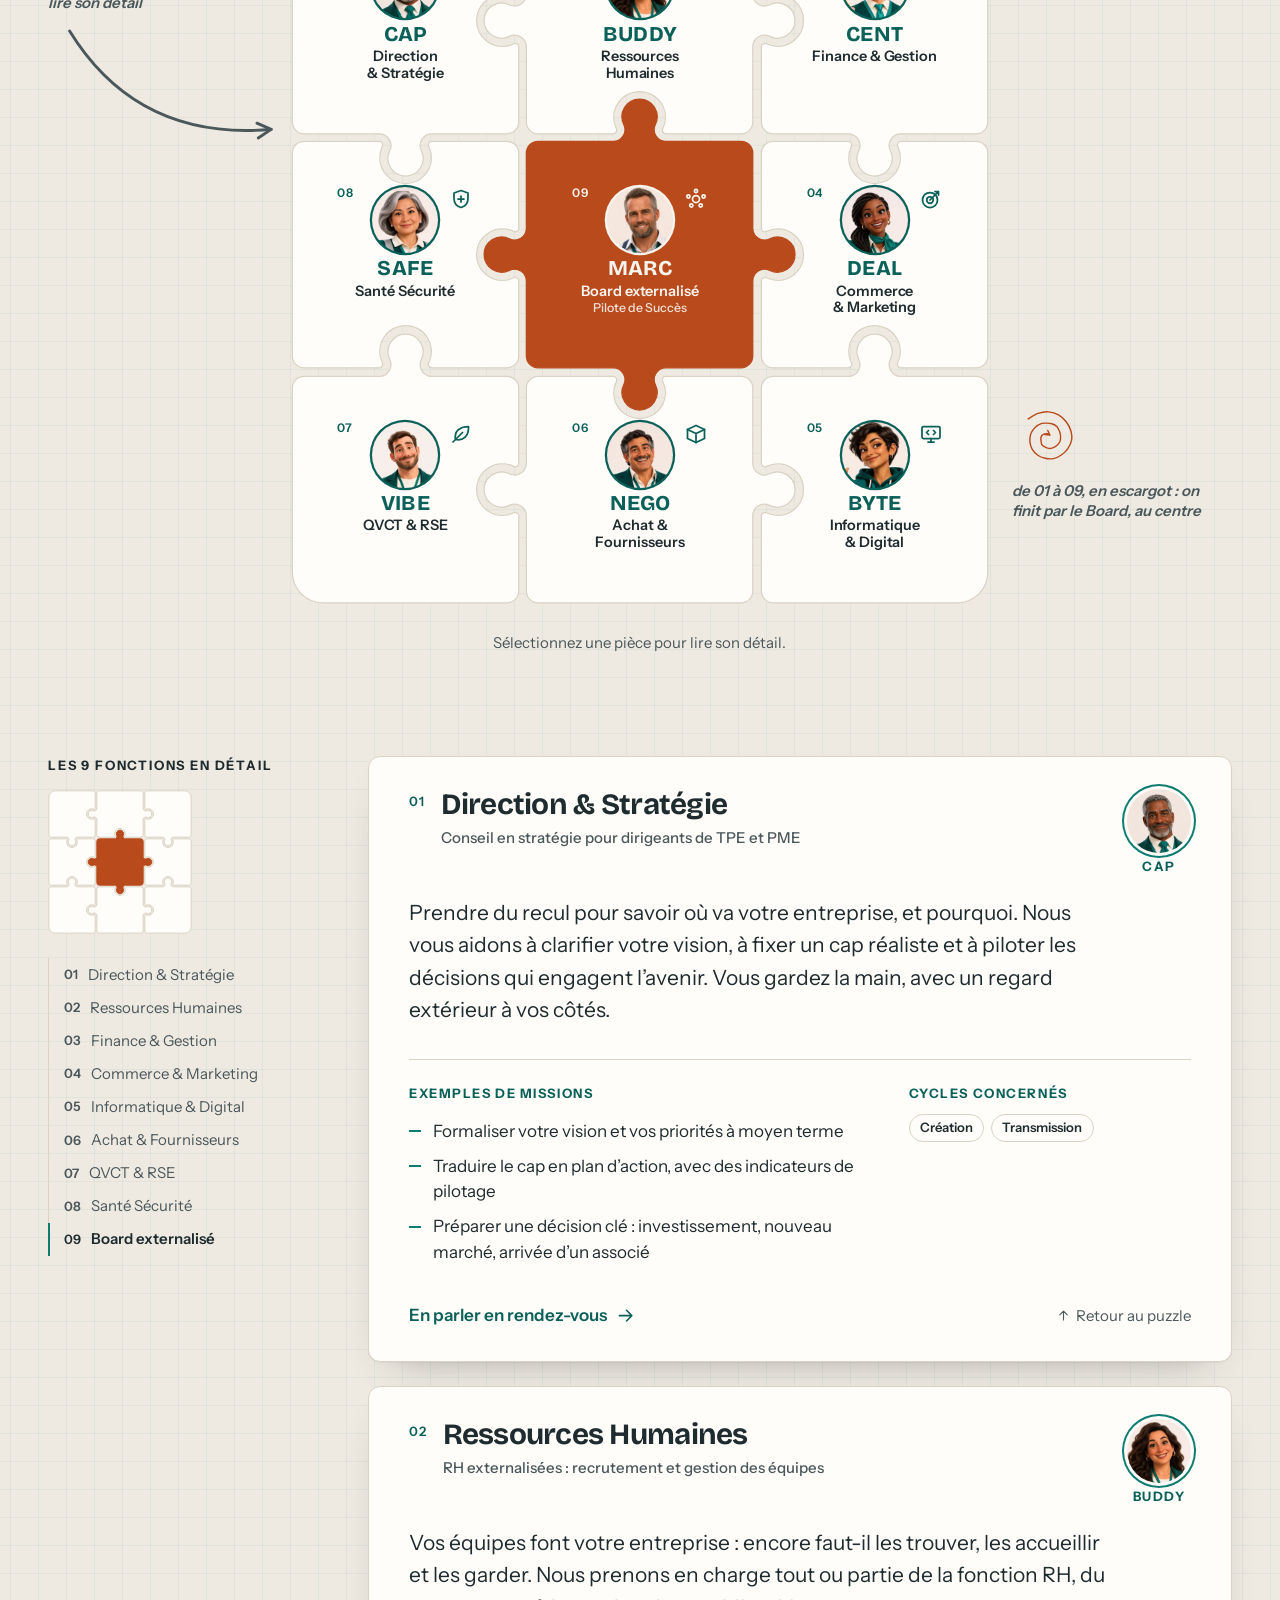
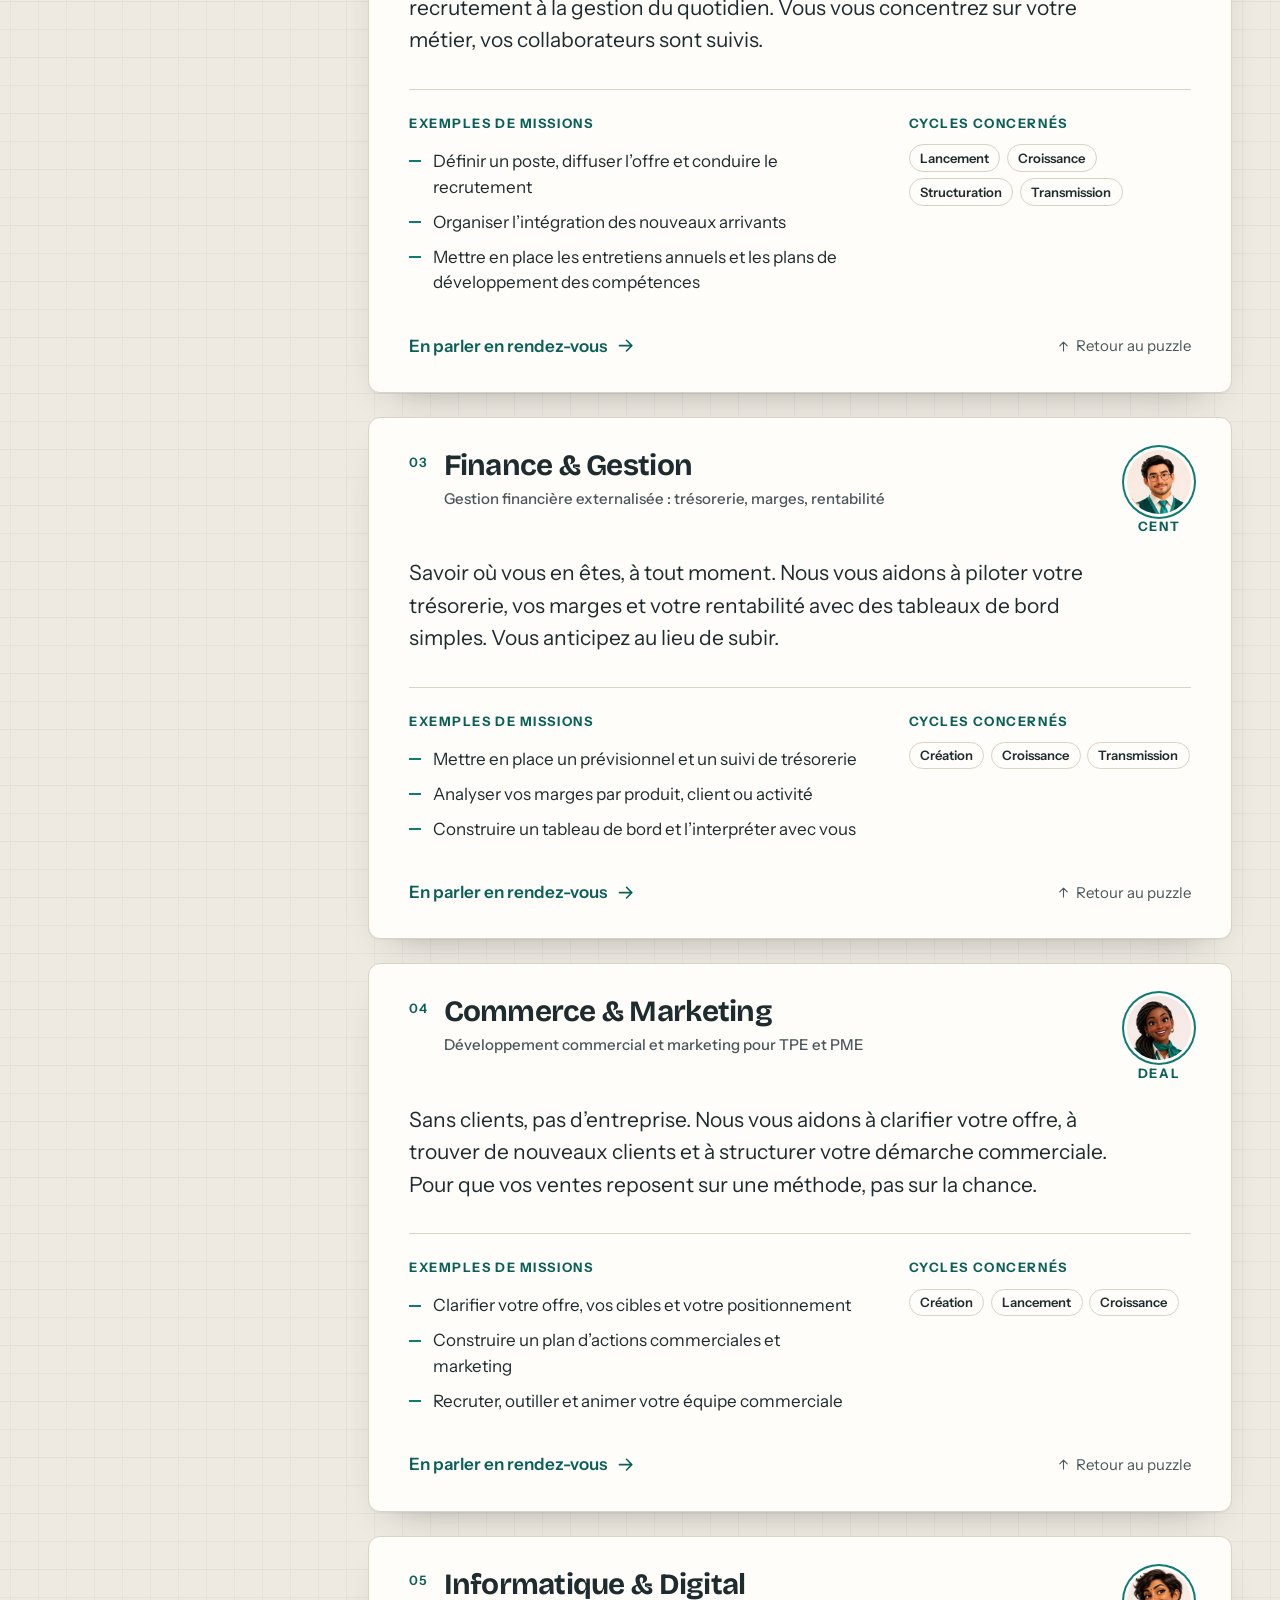
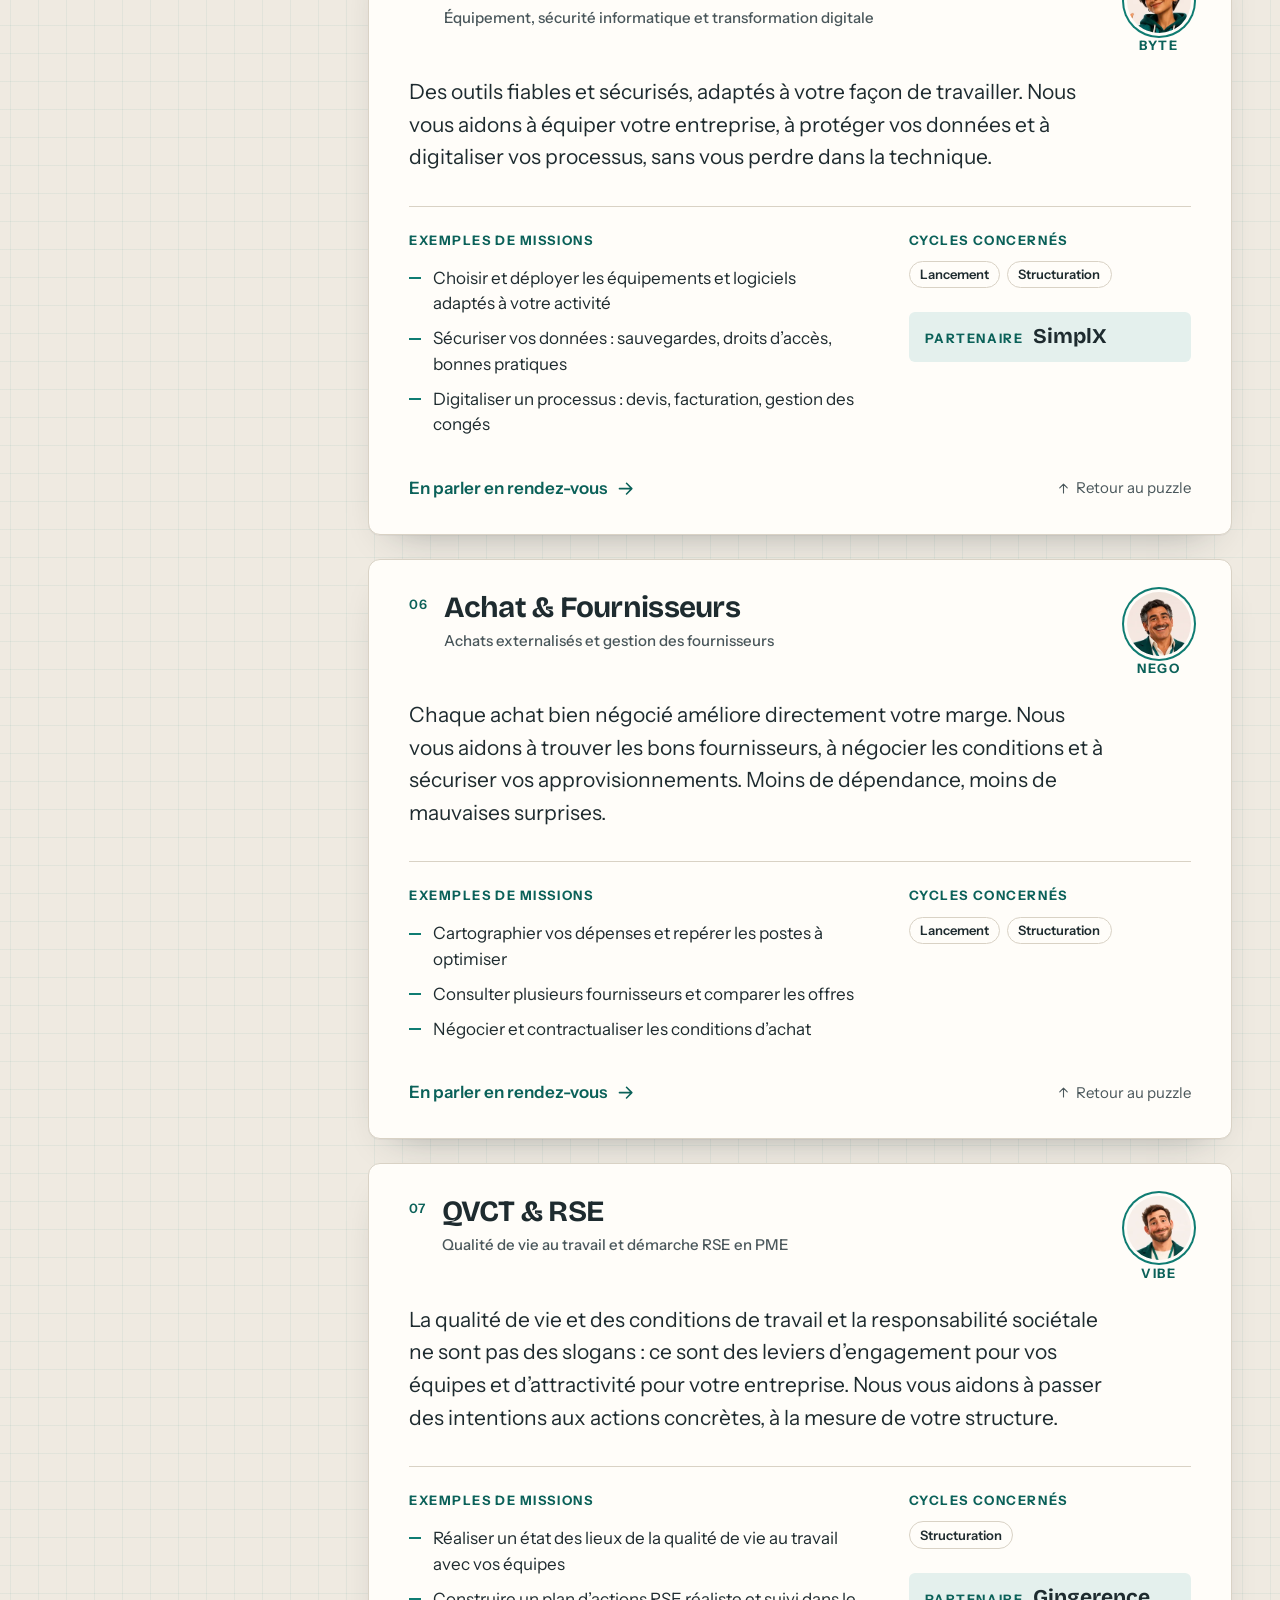
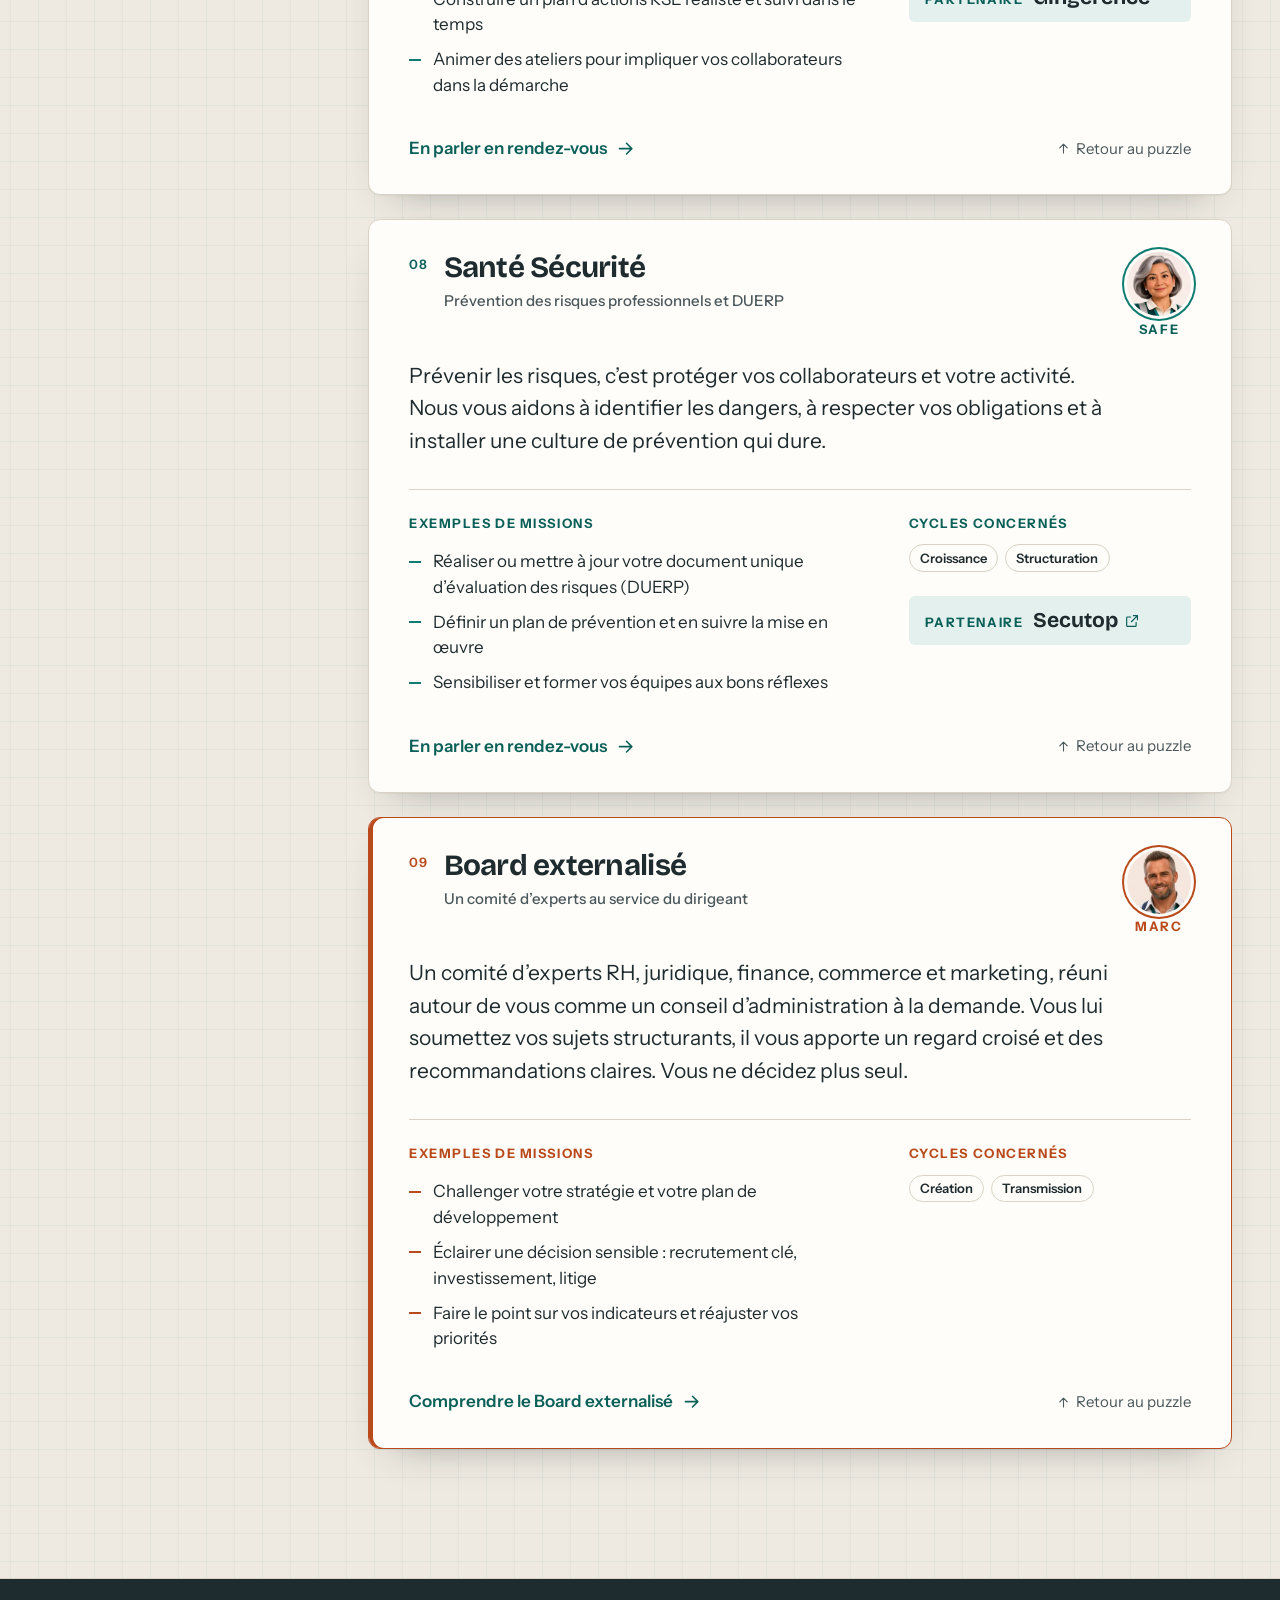
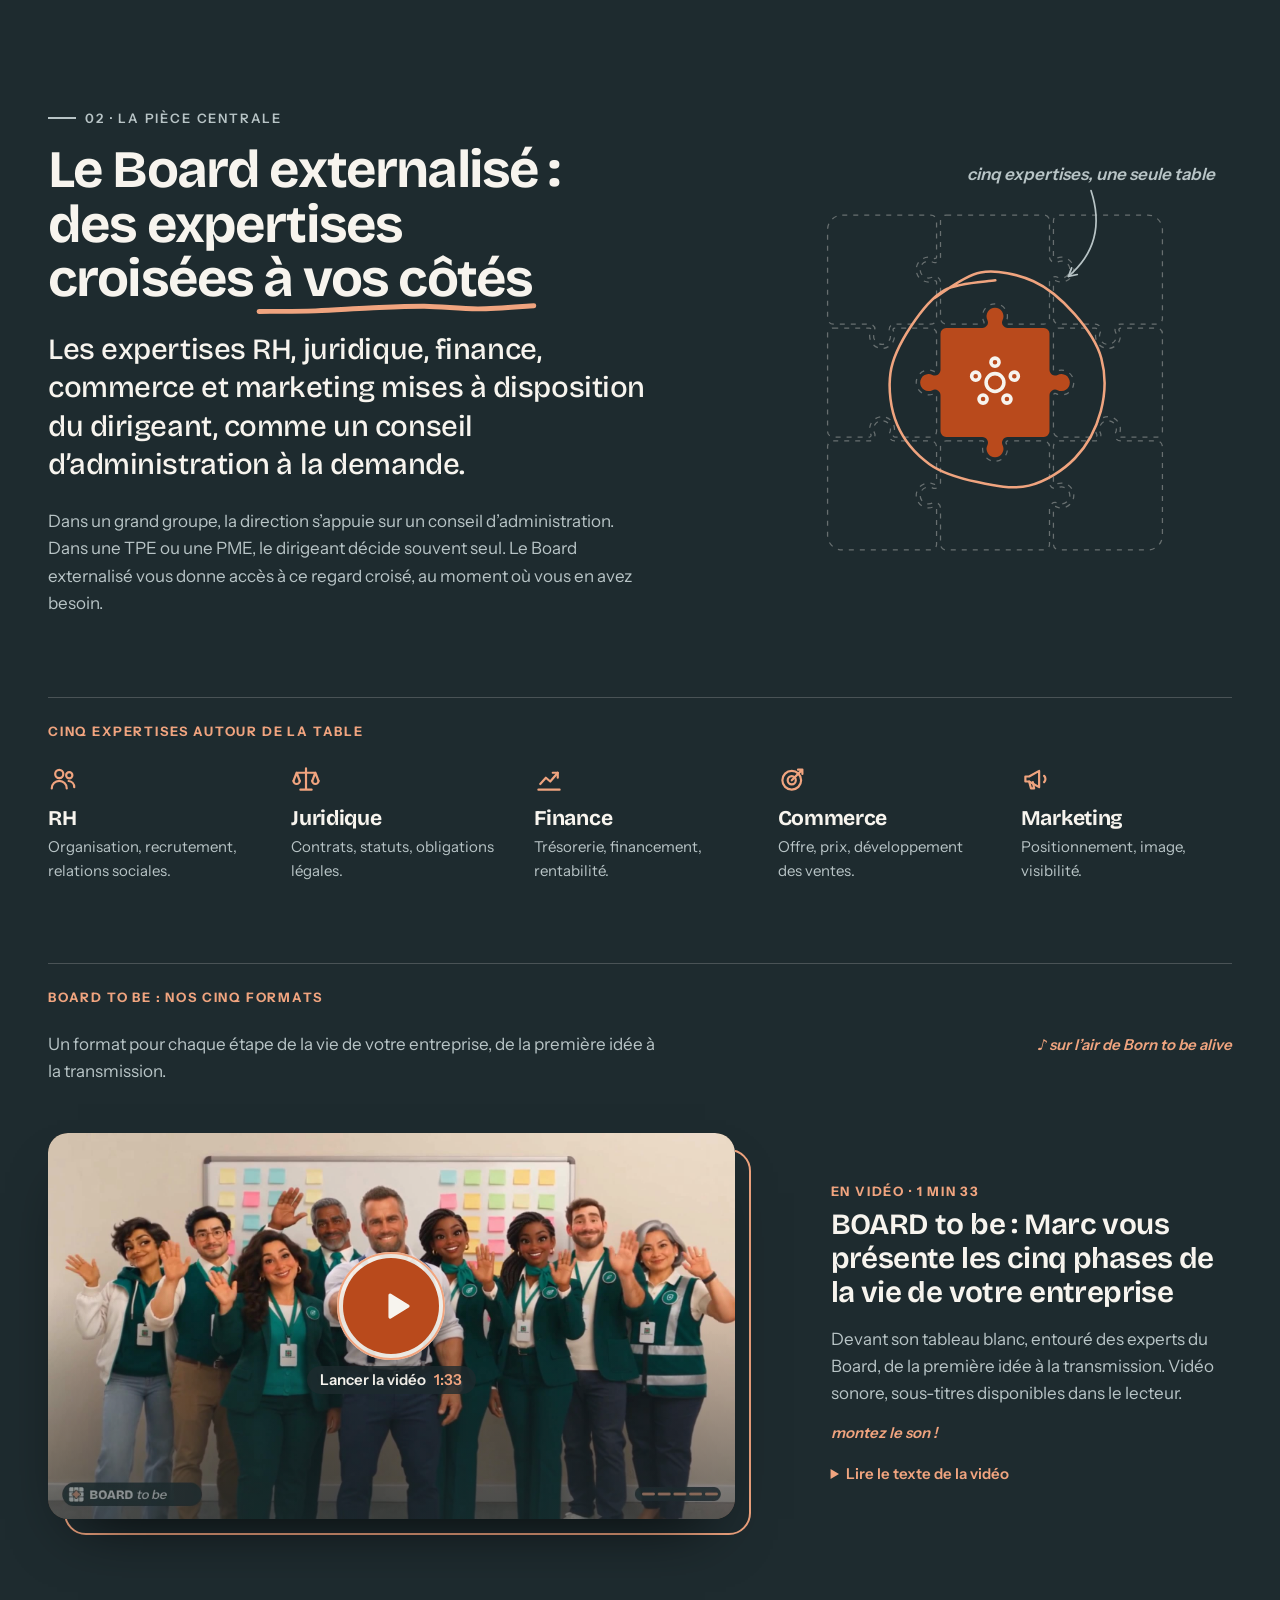
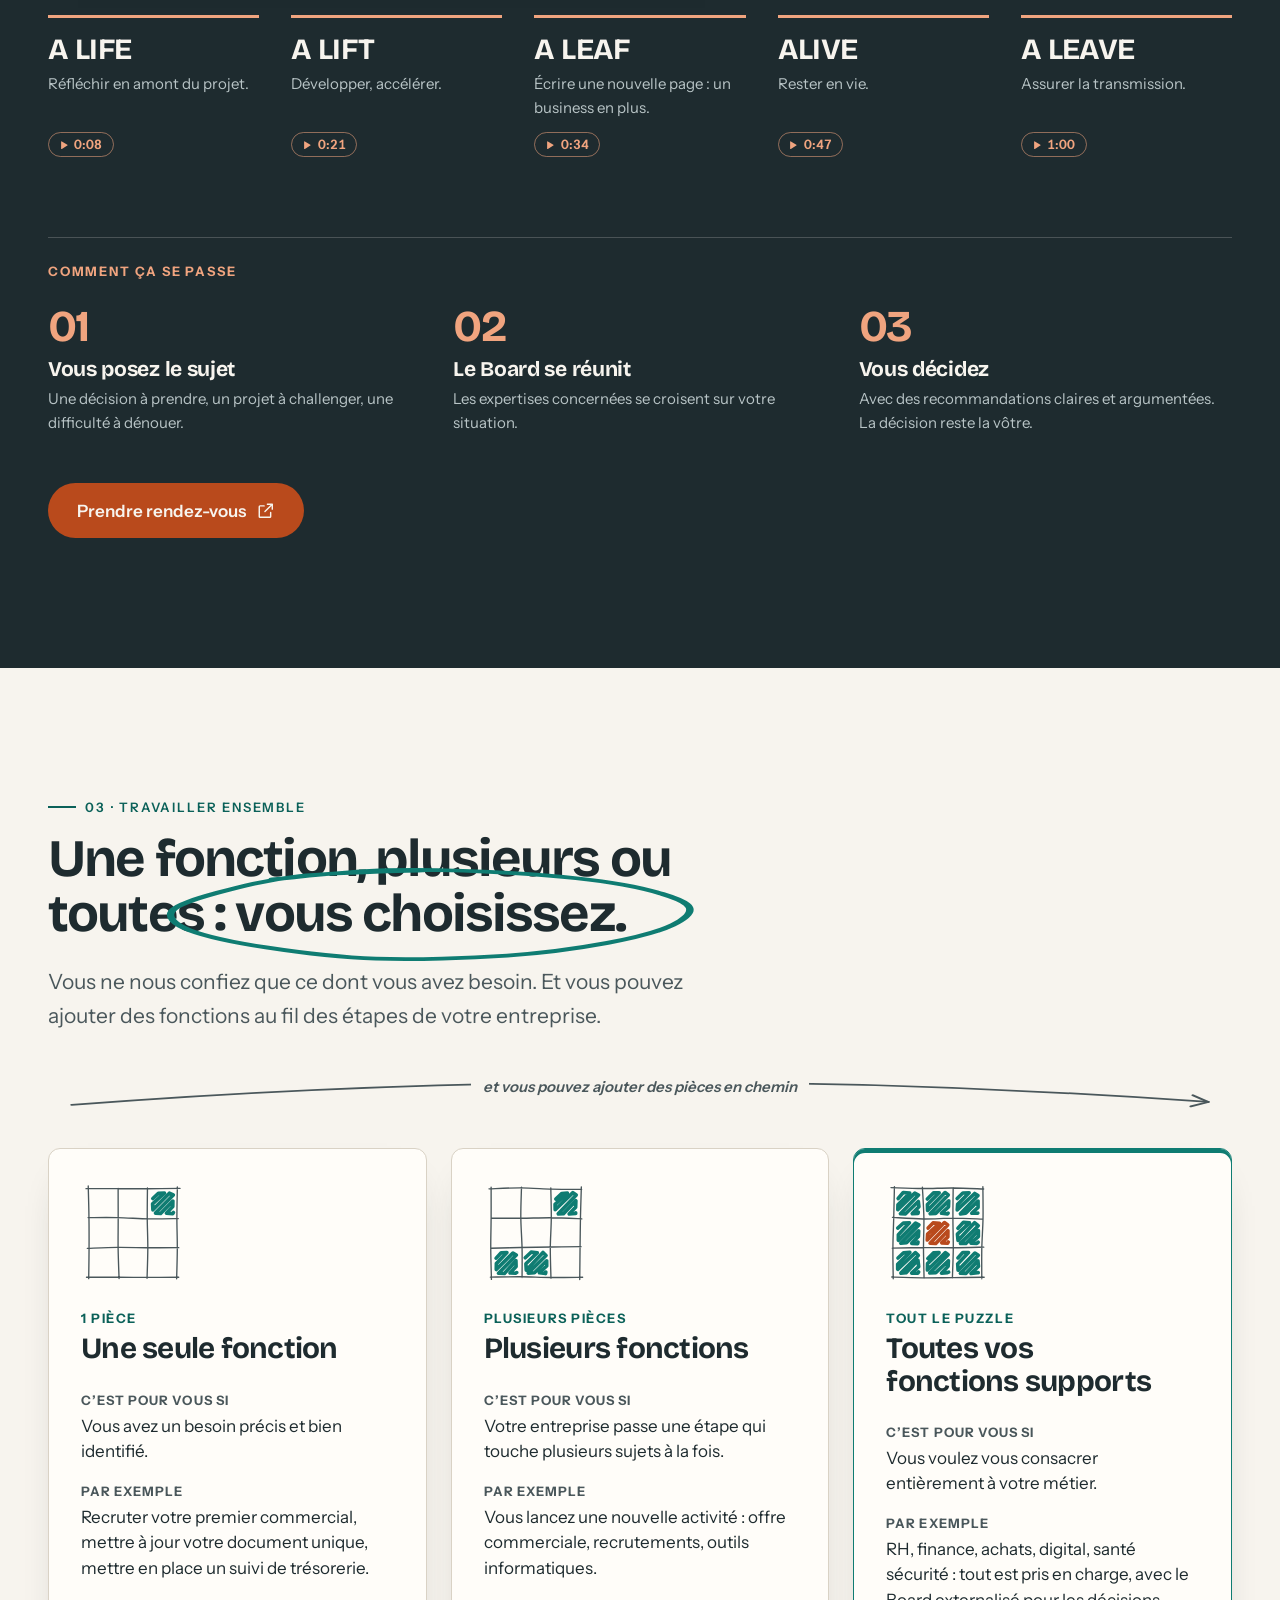
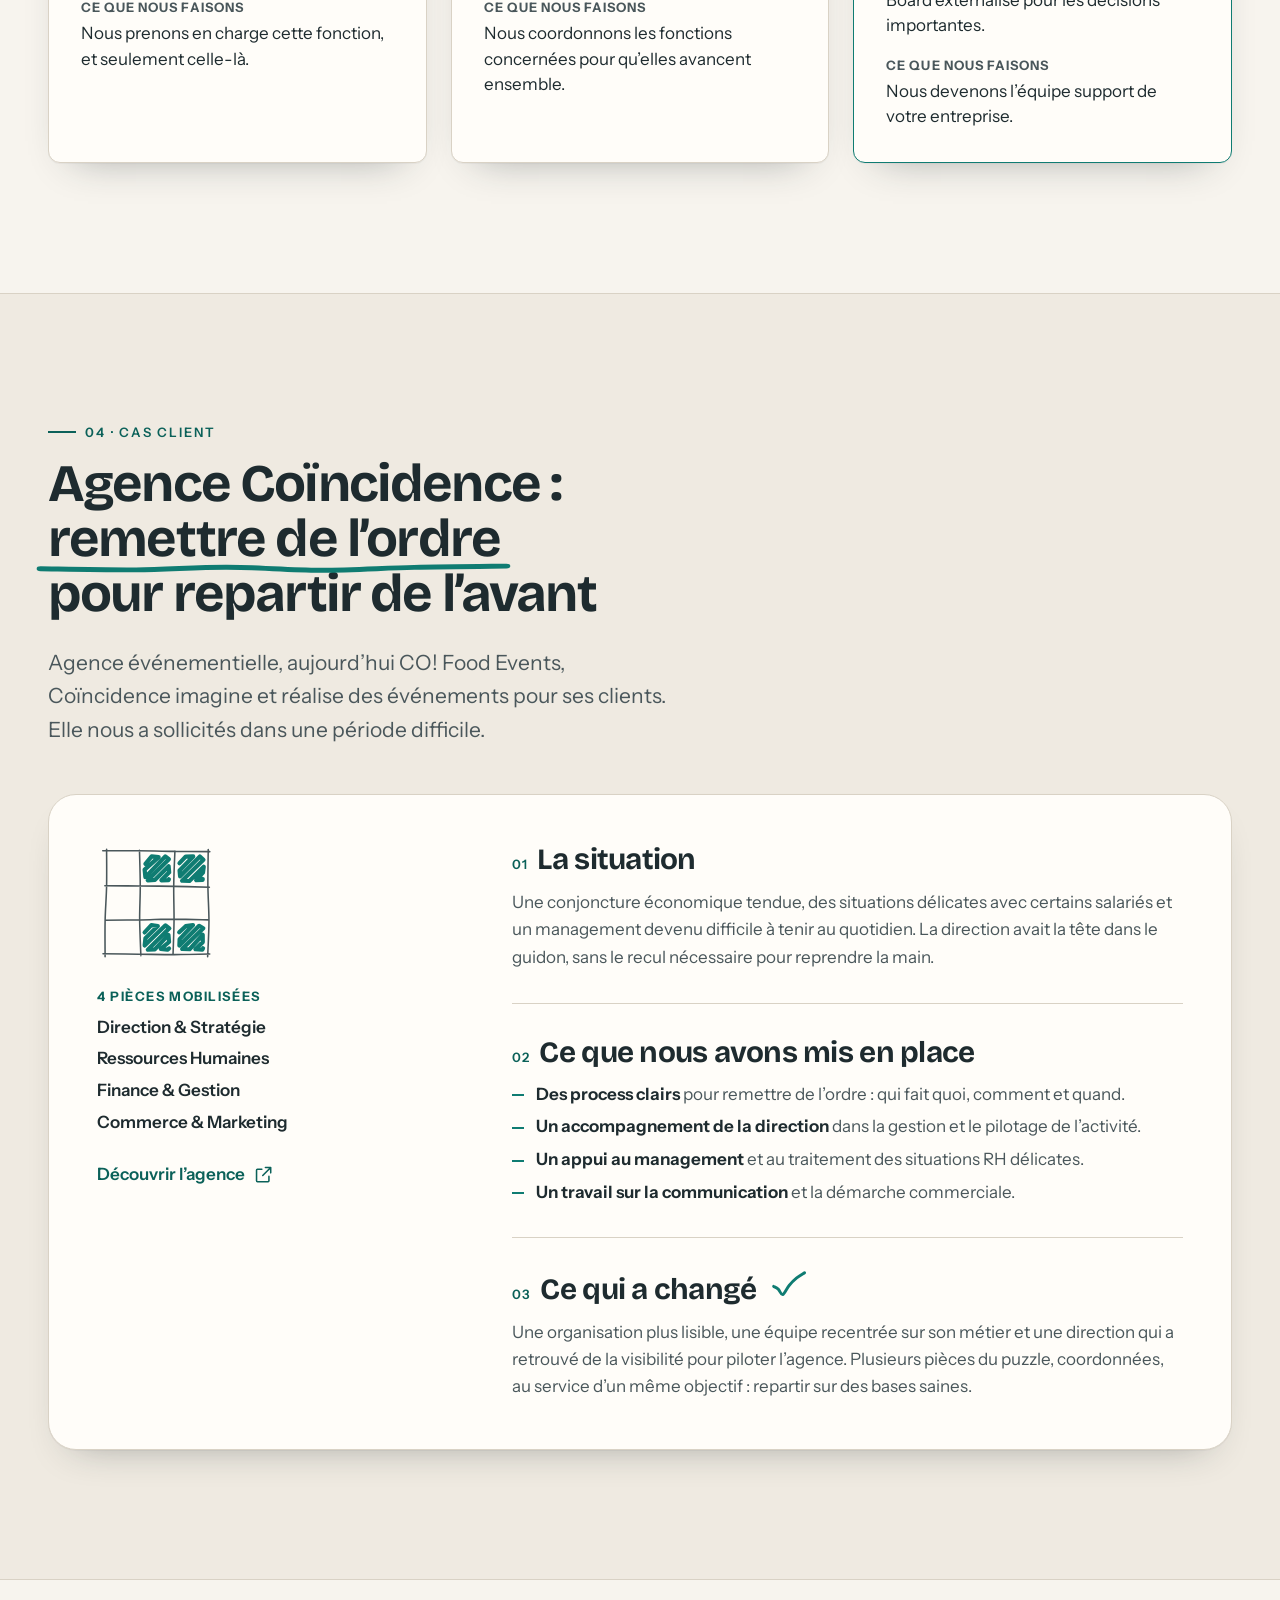
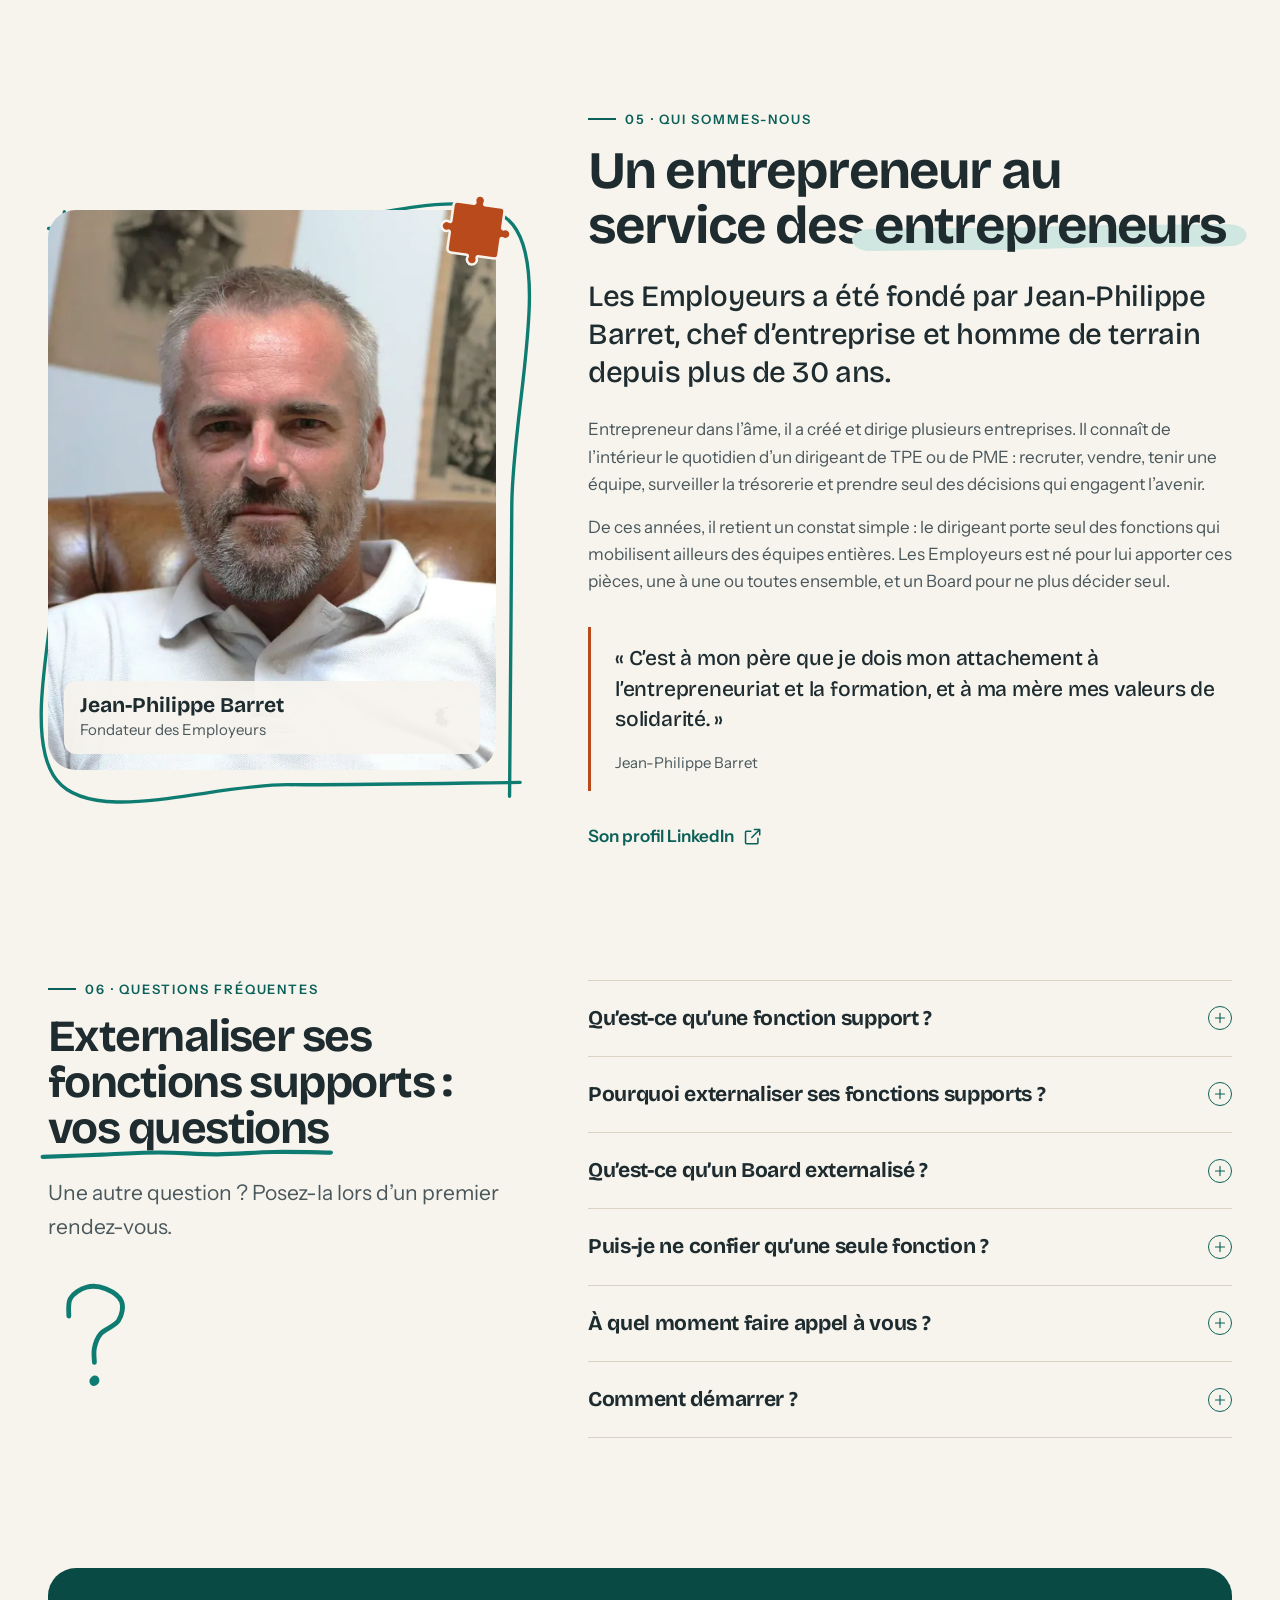
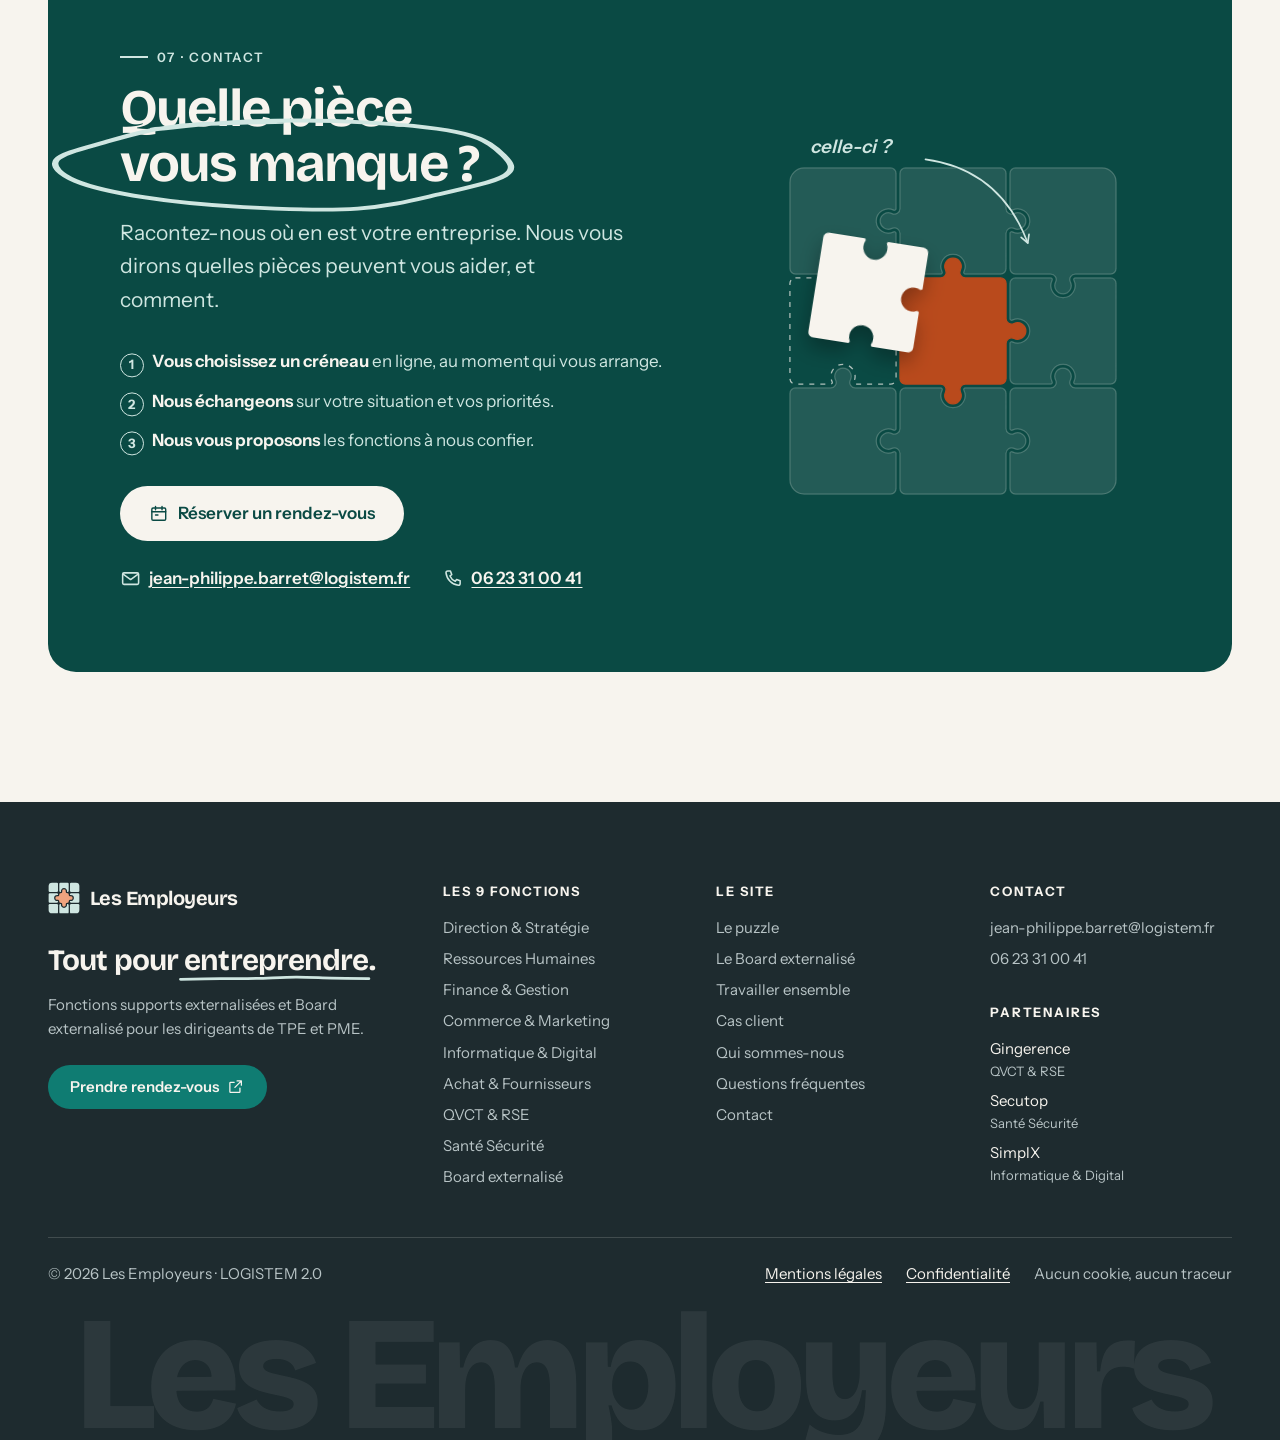
==== commit c336c78c: "Correctifs TK-320 : ordre du puzzle, calendrier, adresse LOGISTEM, SimplX - Puzzle, fiches, sommaire" ====
--- a/index.html
+++ b/index.html
@@ -44,9 +44,9 @@
     "telephone": "+33623310041",
     "address": {
       "@type": "PostalAddress",
-      "streetAddress": "601 route des Fontenières",
-      "postalCode": "38300",
-      "addressLocality": "Culin",
+      "streetAddress": "6 rue de Copenhague",
+      "postalCode": "38070",
+      "addressLocality": "Saint-Quentin-Fallavier",
       "addressCountry": "FR"
     },
     "founder": {
@@ -66,13 +66,13 @@
       "itemListElement": [
         { "@type": "Offer", "itemOffered": { "@type": "Service", "name": "Direction & Stratégie", "url": "https://les-employeurs.fr/#fonction-strategie" } },
         { "@type": "Offer", "itemOffered": { "@type": "Service", "name": "Ressources Humaines externalisées", "url": "https://les-employeurs.fr/#fonction-rh" } },
+        { "@type": "Offer", "itemOffered": { "@type": "Service", "name": "Finance & Gestion", "url": "https://les-employeurs.fr/#fonction-finance" } },
+        { "@type": "Offer", "itemOffered": { "@type": "Service", "name": "Commerce & Marketing", "url": "https://les-employeurs.fr/#fonction-commerce" } },
+        { "@type": "Offer", "itemOffered": { "@type": "Service", "name": "Informatique & Digital", "url": "https://les-employeurs.fr/#fonction-digital" } },
+        { "@type": "Offer", "itemOffered": { "@type": "Service", "name": "Achat & Fournisseurs", "url": "https://les-employeurs.fr/#fonction-achats" } },
         { "@type": "Offer", "itemOffered": { "@type": "Service", "name": "QVCT & RSE", "url": "https://les-employeurs.fr/#fonction-qvct" } },
-        { "@type": "Offer", "itemOffered": { "@type": "Service", "name": "Achat & Fournisseurs", "url": "https://les-employeurs.fr/#fonction-achats" } },
-        { "@type": "Offer", "itemOffered": { "@type": "Service", "name": "Board externalisé", "url": "https://les-employeurs.fr/#fonction-board" } },
         { "@type": "Offer", "itemOffered": { "@type": "Service", "name": "Santé Sécurité au travail", "url": "https://les-employeurs.fr/#fonction-sante" } },
-        { "@type": "Offer", "itemOffered": { "@type": "Service", "name": "Informatique & Digital", "url": "https://les-employeurs.fr/#fonction-digital" } },
-        { "@type": "Offer", "itemOffered": { "@type": "Service", "name": "Commerce & Marketing", "url": "https://les-employeurs.fr/#fonction-commerce" } },
-        { "@type": "Offer", "itemOffered": { "@type": "Service", "name": "Finance & Gestion", "url": "https://les-employeurs.fr/#fonction-finance" } }
+        { "@type": "Offer", "itemOffered": { "@type": "Service", "name": "Board externalisé", "url": "https://les-employeurs.fr/#fonction-board" } }
       ]
     }
   }
@@ -96,14 +96,14 @@
   <!-- Sprite SVG : icônes (trait 1,75), tracés des 9 pièces et logo, réutilisés via <use href="#…"> -->
   <svg class="sprite" aria-hidden="true" focusable="false">
     <defs>
-    <path id="pz-qvct" d="M29.5 3.5L186.5 3.5A10 10 0 0 1 196.5 13.5L196.5 77.55A3 3 0 0 1 192.18 80.24A22 22 0 1 0 192.18 119.76A3 3 0 0 1 196.5 122.45L196.5 186.5A10 10 0 0 1 186.5 196.5L122.45 196.5A10 10 0 0 0 113.47 210.9A15 15 0 1 1 86.53 210.9A10 10 0 0 0 77.55 196.5L13.5 196.5A10 10 0 0 1 3.5 186.5L3.5 29.5A26 26 0 0 1 29.5 3.5Z" vector-effect="non-scaling-stroke"/>
-    <path id="pz-strategie" d="M213.5 3.5L386.5 3.5A10 10 0 0 1 396.5 13.5L396.5 77.55A10 10 0 0 0 410.9 86.53A15 15 0 1 1 410.9 113.47A10 10 0 0 0 396.5 122.45L396.5 186.5A10 10 0 0 1 386.5 196.5L322.45 196.5A3 3 0 0 1 319.76 192.18A22 22 0 1 0 280.24 192.18A3 3 0 0 1 277.55 196.5L213.5 196.5A10 10 0 0 1 203.5 186.5L203.5 122.45A10 10 0 0 0 189.1 113.47A15 15 0 1 1 189.1 86.53A10 10 0 0 0 203.5 77.55L203.5 13.5A10 10 0 0 1 213.5 3.5Z" vector-effect="non-scaling-stroke"/>
-    <path id="pz-rh" d="M413.5 3.5L570.5 3.5A26 26 0 0 1 596.5 29.5L596.5 186.5A10 10 0 0 1 586.5 196.5L522.45 196.5A10 10 0 0 0 513.47 210.9A15 15 0 1 1 486.53 210.9A10 10 0 0 0 477.55 196.5L413.5 196.5A10 10 0 0 1 403.5 186.5L403.5 122.45A3 3 0 0 1 407.82 119.76A22 22 0 1 0 407.82 80.24A3 3 0 0 1 403.5 77.55L403.5 13.5A10 10 0 0 1 413.5 3.5Z" vector-effect="non-scaling-stroke"/>
-    <path id="pz-sante" d="M413.5 203.5L477.55 203.5A3 3 0 0 1 480.24 207.82A22 22 0 1 0 519.76 207.82A3 3 0 0 1 522.45 203.5L586.5 203.5A10 10 0 0 1 596.5 213.5L596.5 386.5A10 10 0 0 1 586.5 396.5L522.45 396.5A3 3 0 0 1 519.76 392.18A22 22 0 1 0 480.24 392.18A3 3 0 0 1 477.55 396.5L413.5 396.5A10 10 0 0 1 403.5 386.5L403.5 322.45A3 3 0 0 1 407.82 319.76A22 22 0 1 0 407.82 280.24A3 3 0 0 1 403.5 277.55L403.5 213.5A10 10 0 0 1 413.5 203.5Z" vector-effect="non-scaling-stroke"/>
-    <path id="pz-finance" d="M413.5 403.5L477.55 403.5A10 10 0 0 0 486.53 389.1A15 15 0 1 1 513.47 389.1A10 10 0 0 0 522.45 403.5L586.5 403.5A10 10 0 0 1 596.5 413.5L596.5 570.5A26 26 0 0 1 570.5 596.5L413.5 596.5A10 10 0 0 1 403.5 586.5L403.5 522.45A3 3 0 0 1 407.82 519.76A22 22 0 1 0 407.82 480.24A3 3 0 0 1 403.5 477.55L403.5 413.5A10 10 0 0 1 413.5 403.5Z" vector-effect="non-scaling-stroke"/>
-    <path id="pz-commerce" d="M213.5 403.5L277.55 403.5A3 3 0 0 1 280.24 407.82A22 22 0 1 0 319.76 407.82A3 3 0 0 1 322.45 403.5L386.5 403.5A10 10 0 0 1 396.5 413.5L396.5 477.55A10 10 0 0 0 410.9 486.53A15 15 0 1 1 410.9 513.47A10 10 0 0 0 396.5 522.45L396.5 586.5A10 10 0 0 1 386.5 596.5L213.5 596.5A10 10 0 0 1 203.5 586.5L203.5 522.45A10 10 0 0 0 189.1 513.47A15 15 0 1 1 189.1 486.53A10 10 0 0 0 203.5 477.55L203.5 413.5A10 10 0 0 1 213.5 403.5Z" vector-effect="non-scaling-stroke"/>
-    <path id="pz-digital" d="M13.5 403.5L77.55 403.5A10 10 0 0 0 86.53 389.1A15 15 0 1 1 113.47 389.1A10 10 0 0 0 122.45 403.5L186.5 403.5A10 10 0 0 1 196.5 413.5L196.5 477.55A3 3 0 0 1 192.18 480.24A22 22 0 1 0 192.18 519.76A3 3 0 0 1 196.5 522.45L196.5 586.5A10 10 0 0 1 186.5 596.5L29.5 596.5A26 26 0 0 1 3.5 570.5L3.5 413.5A10 10 0 0 1 13.5 403.5Z" vector-effect="non-scaling-stroke"/>
-    <path id="pz-achats" d="M13.5 203.5L77.55 203.5A3 3 0 0 1 80.24 207.82A22 22 0 1 0 119.76 207.82A3 3 0 0 1 122.45 203.5L186.5 203.5A10 10 0 0 1 196.5 213.5L196.5 277.55A3 3 0 0 1 192.18 280.24A22 22 0 1 0 192.18 319.76A3 3 0 0 1 196.5 322.45L196.5 386.5A10 10 0 0 1 186.5 396.5L122.45 396.5A3 3 0 0 1 119.76 392.18A22 22 0 1 0 80.24 392.18A3 3 0 0 1 77.55 396.5L13.5 396.5A10 10 0 0 1 3.5 386.5L3.5 213.5A10 10 0 0 1 13.5 203.5Z" vector-effect="non-scaling-stroke"/>
+    <path id="pz-strategie" d="M29.5 3.5L186.5 3.5A10 10 0 0 1 196.5 13.5L196.5 77.55A3 3 0 0 1 192.18 80.24A22 22 0 1 0 192.18 119.76A3 3 0 0 1 196.5 122.45L196.5 186.5A10 10 0 0 1 186.5 196.5L122.45 196.5A10 10 0 0 0 113.47 210.9A15 15 0 1 1 86.53 210.9A10 10 0 0 0 77.55 196.5L13.5 196.5A10 10 0 0 1 3.5 186.5L3.5 29.5A26 26 0 0 1 29.5 3.5Z" vector-effect="non-scaling-stroke"/>
+    <path id="pz-rh" d="M213.5 3.5L386.5 3.5A10 10 0 0 1 396.5 13.5L396.5 77.55A10 10 0 0 0 410.9 86.53A15 15 0 1 1 410.9 113.47A10 10 0 0 0 396.5 122.45L396.5 186.5A10 10 0 0 1 386.5 196.5L322.45 196.5A3 3 0 0 1 319.76 192.18A22 22 0 1 0 280.24 192.18A3 3 0 0 1 277.55 196.5L213.5 196.5A10 10 0 0 1 203.5 186.5L203.5 122.45A10 10 0 0 0 189.1 113.47A15 15 0 1 1 189.1 86.53A10 10 0 0 0 203.5 77.55L203.5 13.5A10 10 0 0 1 213.5 3.5Z" vector-effect="non-scaling-stroke"/>
+    <path id="pz-finance" d="M413.5 3.5L570.5 3.5A26 26 0 0 1 596.5 29.5L596.5 186.5A10 10 0 0 1 586.5 196.5L522.45 196.5A10 10 0 0 0 513.47 210.9A15 15 0 1 1 486.53 210.9A10 10 0 0 0 477.55 196.5L413.5 196.5A10 10 0 0 1 403.5 186.5L403.5 122.45A3 3 0 0 1 407.82 119.76A22 22 0 1 0 407.82 80.24A3 3 0 0 1 403.5 77.55L403.5 13.5A10 10 0 0 1 413.5 3.5Z" vector-effect="non-scaling-stroke"/>
+    <path id="pz-commerce" d="M413.5 203.5L477.55 203.5A3 3 0 0 1 480.24 207.82A22 22 0 1 0 519.76 207.82A3 3 0 0 1 522.45 203.5L586.5 203.5A10 10 0 0 1 596.5 213.5L596.5 386.5A10 10 0 0 1 586.5 396.5L522.45 396.5A3 3 0 0 1 519.76 392.18A22 22 0 1 0 480.24 392.18A3 3 0 0 1 477.55 396.5L413.5 396.5A10 10 0 0 1 403.5 386.5L403.5 322.45A3 3 0 0 1 407.82 319.76A22 22 0 1 0 407.82 280.24A3 3 0 0 1 403.5 277.55L403.5 213.5A10 10 0 0 1 413.5 203.5Z" vector-effect="non-scaling-stroke"/>
+    <path id="pz-digital" d="M413.5 403.5L477.55 403.5A10 10 0 0 0 486.53 389.1A15 15 0 1 1 513.47 389.1A10 10 0 0 0 522.45 403.5L586.5 403.5A10 10 0 0 1 596.5 413.5L596.5 570.5A26 26 0 0 1 570.5 596.5L413.5 596.5A10 10 0 0 1 403.5 586.5L403.5 522.45A3 3 0 0 1 407.82 519.76A22 22 0 1 0 407.82 480.24A3 3 0 0 1 403.5 477.55L403.5 413.5A10 10 0 0 1 413.5 403.5Z" vector-effect="non-scaling-stroke"/>
+    <path id="pz-achats" d="M213.5 403.5L277.55 403.5A3 3 0 0 1 280.24 407.82A22 22 0 1 0 319.76 407.82A3 3 0 0 1 322.45 403.5L386.5 403.5A10 10 0 0 1 396.5 413.5L396.5 477.55A10 10 0 0 0 410.9 486.53A15 15 0 1 1 410.9 513.47A10 10 0 0 0 396.5 522.45L396.5 586.5A10 10 0 0 1 386.5 596.5L213.5 596.5A10 10 0 0 1 203.5 586.5L203.5 522.45A10 10 0 0 0 189.1 513.47A15 15 0 1 1 189.1 486.53A10 10 0 0 0 203.5 477.55L203.5 413.5A10 10 0 0 1 213.5 403.5Z" vector-effect="non-scaling-stroke"/>
+    <path id="pz-qvct" d="M13.5 403.5L77.55 403.5A10 10 0 0 0 86.53 389.1A15 15 0 1 1 113.47 389.1A10 10 0 0 0 122.45 403.5L186.5 403.5A10 10 0 0 1 196.5 413.5L196.5 477.55A3 3 0 0 1 192.18 480.24A22 22 0 1 0 192.18 519.76A3 3 0 0 1 196.5 522.45L196.5 586.5A10 10 0 0 1 186.5 596.5L29.5 596.5A26 26 0 0 1 3.5 570.5L3.5 413.5A10 10 0 0 1 13.5 403.5Z" vector-effect="non-scaling-stroke"/>
+    <path id="pz-sante" d="M13.5 203.5L77.55 203.5A3 3 0 0 1 80.24 207.82A22 22 0 1 0 119.76 207.82A3 3 0 0 1 122.45 203.5L186.5 203.5A10 10 0 0 1 196.5 213.5L196.5 277.55A3 3 0 0 1 192.18 280.24A22 22 0 1 0 192.18 319.76A3 3 0 0 1 196.5 322.45L196.5 386.5A10 10 0 0 1 186.5 396.5L122.45 396.5A3 3 0 0 1 119.76 392.18A22 22 0 1 0 80.24 392.18A3 3 0 0 1 77.55 396.5L13.5 396.5A10 10 0 0 1 3.5 386.5L3.5 213.5A10 10 0 0 1 13.5 203.5Z" vector-effect="non-scaling-stroke"/>
     <path id="pz-board" d="M213.5 203.5L277.55 203.5A10 10 0 0 0 286.53 189.1A15 15 0 1 1 313.47 189.1A10 10 0 0 0 322.45 203.5L386.5 203.5A10 10 0 0 1 396.5 213.5L396.5 277.55A10 10 0 0 0 410.9 286.53A15 15 0 1 1 410.9 313.47A10 10 0 0 0 396.5 322.45L396.5 386.5A10 10 0 0 1 386.5 396.5L322.45 396.5A10 10 0 0 0 313.47 410.9A15 15 0 1 1 286.53 410.9A10 10 0 0 0 277.55 396.5L213.5 396.5A10 10 0 0 1 203.5 386.5L203.5 322.45A10 10 0 0 0 189.1 313.47A15 15 0 1 1 189.1 286.53A10 10 0 0 0 203.5 277.55L203.5 213.5A10 10 0 0 1 213.5 203.5Z" vector-effect="non-scaling-stroke"/>
     <symbol id="logo-mark" viewBox="0 0 600 600"><path fill="currentColor" d="M76 12L166 12A22 22 0 0 1 188 34L188 166A22 22 0 0 1 166 188L34 188A22 22 0 0 1 12 166L12 76A64 64 0 0 1 76 12Z"/><path fill="currentColor" d="M234 12L366 12A22 22 0 0 1 388 34L388 166A22 22 0 0 1 366 188L360.83 188A4 4 0 0 1 356.9 183.23A58 58 0 1 0 243.1 183.23A4 4 0 0 1 239.17 188L234 188A22 22 0 0 1 212 166L212 34A22 22 0 0 1 234 12Z"/><path fill="currentColor" d="M434 12L524 12A64 64 0 0 1 588 76L588 166A22 22 0 0 1 566 188L434 188A22 22 0 0 1 412 166L412 34A22 22 0 0 1 434 12Z"/><path fill="currentColor" d="M34 212L166 212A22 22 0 0 1 188 234L188 239.17A4 4 0 0 1 183.23 243.1A58 58 0 1 0 183.23 356.9A4 4 0 0 1 188 360.83L188 366A22 22 0 0 1 166 388L34 388A22 22 0 0 1 12 366L12 234A22 22 0 0 1 34 212Z"/><path style="fill:var(--mark-board,#B94A1C)" d="M234 212L239.17 212A28 28 0 0 0 266.64 178.58A34 34 0 1 1 333.36 178.58A28 28 0 0 0 360.83 212L366 212A22 22 0 0 1 388 234L388 239.17A28 28 0 0 0 421.42 266.64A34 34 0 1 1 421.42 333.36A28 28 0 0 0 388 360.83L388 366A22 22 0 0 1 366 388L360.83 388A28 28 0 0 0 333.36 421.42A34 34 0 1 1 266.64 421.42A28 28 0 0 0 239.17 388L234 388A22 22 0 0 1 212 366L212 360.83A28 28 0 0 0 178.58 333.36A34 34 0 1 1 178.58 266.64A28 28 0 0 0 212 239.17L212 234A22 22 0 0 1 234 212Z"/><path fill="currentColor" d="M434 212L566 212A22 22 0 0 1 588 234L588 366A22 22 0 0 1 566 388L434 388A22 22 0 0 1 412 366L412 360.83A4 4 0 0 1 416.77 356.9A58 58 0 1 0 416.77 243.1A4 4 0 0 1 412 239.17L412 234A22 22 0 0 1 434 212Z"/><path fill="currentColor" d="M34 412L166 412A22 22 0 0 1 188 434L188 566A22 22 0 0 1 166 588L76 588A64 64 0 0 1 12 524L12 434A22 22 0 0 1 34 412Z"/><path fill="currentColor" d="M234 412L239.17 412A4 4 0 0 1 243.1 416.77A58 58 0 1 0 356.9 416.77A4 4 0 0 1 360.83 412L366 412A22 22 0 0 1 388 434L388 566A22 22 0 0 1 366 588L234 588A22 22 0 0 1 212 566L212 434A22 22 0 0 1 234 412Z"/><path fill="currentColor" d="M434 412L566 412A22 22 0 0 1 588 434L588 524A64 64 0 0 1 524 588L434 588A22 22 0 0 1 412 566L412 434A22 22 0 0 1 434 412Z"/></symbol>
     </defs>
@@ -149,7 +149,7 @@
         </ul>
       </nav>
 
-      <a class="btn btn--primary btn--sm header-cta" href="[URL_RDV]" target="_blank" rel="noopener"><span class="label-long">Prendre rendez-vous</span><span class="label-short" aria-hidden="true">Rendez-vous</span><span class="sr-only"> (nouvel onglet)</span></a>
+      <a class="btn btn--primary btn--sm header-cta" href="https://cal.com/jbarret/15min" target="_blank" rel="noopener"><span class="label-long">Prendre rendez-vous</span><span class="label-short" aria-hidden="true">Rendez-vous</span><span class="sr-only"> (nouvel onglet)</span></a>
 
       <button class="nav-toggle" type="button" aria-expanded="false" aria-controls="site-nav">
         <svg class="icon" aria-hidden="true" focusable="false"><use href="#i-menu"/></svg>
@@ -169,7 +169,7 @@
           </h1>
           <p class="hero-lead">9 fonctions supports et 5 cycles d’accompagnement pour les dirigeants, quelle que soit l’étape de votre entreprise.</p>
           <div class="hero-actions">
-            <a class="btn btn--primary btn--lg" href="[URL_RDV]" target="_blank" rel="noopener">Prendre rendez-vous<span class="sr-only"> (nouvel onglet)</span><svg class="icon" aria-hidden="true" focusable="false"><use href="#i-external"/></svg></a>
+            <a class="btn btn--primary btn--lg" href="https://cal.com/jbarret/15min" target="_blank" rel="noopener">Prendre rendez-vous<span class="sr-only"> (nouvel onglet)</span><svg class="icon" aria-hidden="true" focusable="false"><use href="#i-external"/></svg></a>
             <a class="btn btn--ghost btn--lg" href="#fonctions">Découvrir le puzzle<svg class="icon" aria-hidden="true" focusable="false"><use href="#i-arrow-down"/></svg></a>
           </div>
           <div class="hero-note" aria-hidden="true" data-ink>
@@ -233,15 +233,117 @@
             <span class="note-text ink-text" style="--d:.4s">de 01 à 09, en escargot&nbsp;: on finit par le Board, au centre</span>
           </div>
           <ul class="puzzle" id="puzzle-grid" role="list" aria-label="Les 9 pièces du puzzle">
+
             <li class="puzzle-slot" style="grid-area:1 / 1">
-              <a class="piece" id="piece-qvct" href="#fonction-qvct" data-piece="qvct" data-cycles="structuration" data-short="QVCT·RSE" style="--i:0;--sx:-16%;--sy:-16%">
+              <a class="piece" id="piece-strategie" href="#fonction-strategie" data-piece="strategie" data-cycles="creation transmission" data-short="Stratégie" style="--i:0;--sx:-16%;--sy:-16%">
                 <svg class="piece-shape" viewBox="-36 -36 272 272" aria-hidden="true" focusable="false">
+                  <use class="piece-fill" href="#pz-strategie"/>
+                  <use class="piece-ring" href="#pz-strategie"/>
+                  <use class="piece-ring-core" href="#pz-strategie"/>
+                </svg>
+                <span class="piece-content">
+                  <span class="piece-num" aria-hidden="true">01</span>
+                  <svg class="icon piece-icon" aria-hidden="true" focusable="false"><use href="#i-strategie"/></svg>
+                  <img class="piece-avatar" src="assets/img/avatars/cap-portrait.webp?v=2" alt="CAP, avatar Direction &amp; Stratégie" width="176" height="176" decoding="async">
+                  <span class="piece-name" aria-hidden="true">CAP</span>
+                  <span class="piece-label" aria-hidden="true">Direction &amp; Stratégie</span>
+                  <span class="piece-label-short" aria-hidden="true">Stratégie</span>
+                </span>
+              </a>
+            </li>
+            <li class="puzzle-slot" style="grid-area:1 / 2">
+              <a class="piece" id="piece-rh" href="#fonction-rh" data-piece="rh" data-cycles="lancement croissance structuration transmission" data-short="RH" style="--i:1;--sx:0%;--sy:-20%">
+                <svg class="piece-shape" viewBox="164 -36 272 272" aria-hidden="true" focusable="false">
+                  <use class="piece-fill" href="#pz-rh"/>
+                  <use class="piece-ring" href="#pz-rh"/>
+                  <use class="piece-ring-core" href="#pz-rh"/>
+                </svg>
+                <span class="piece-content">
+                  <span class="piece-num" aria-hidden="true">02</span>
+                  <svg class="icon piece-icon" aria-hidden="true" focusable="false"><use href="#i-rh"/></svg>
+                  <img class="piece-avatar" src="assets/img/avatars/buddy-portrait.webp?v=2" alt="BUDDY, avatar Ressources Humaines" width="176" height="176" decoding="async">
+                  <span class="piece-name" aria-hidden="true">BUDDY</span>
+                  <span class="piece-label" aria-hidden="true">Ressources Humaines</span>
+                  <span class="piece-label-short" aria-hidden="true">RH</span>
+                </span>
+              </a>
+            </li>
+            <li class="puzzle-slot" style="grid-area:1 / 3">
+              <a class="piece" id="piece-finance" href="#fonction-finance" data-piece="finance" data-cycles="creation croissance transmission" data-short="Finance" style="--i:2;--sx:16%;--sy:-16%">
+                <svg class="piece-shape" viewBox="364 -36 272 272" aria-hidden="true" focusable="false">
+                  <use class="piece-fill" href="#pz-finance"/>
+                  <use class="piece-ring" href="#pz-finance"/>
+                  <use class="piece-ring-core" href="#pz-finance"/>
+                </svg>
+                <span class="piece-content">
+                  <span class="piece-num" aria-hidden="true">03</span>
+                  <svg class="icon piece-icon" aria-hidden="true" focusable="false"><use href="#i-finance"/></svg>
+                  <img class="piece-avatar" src="assets/img/avatars/cent-portrait.webp?v=2" alt="CENT, avatar Finance &amp; Gestion" width="176" height="176" decoding="async">
+                  <span class="piece-name" aria-hidden="true">CENT</span>
+                  <span class="piece-label" aria-hidden="true">Finance &amp; Gestion</span>
+                  <span class="piece-label-short" aria-hidden="true">Finance</span>
+                </span>
+              </a>
+            </li>
+            <li class="puzzle-slot" style="grid-area:2 / 3">
+              <a class="piece" id="piece-commerce" href="#fonction-commerce" data-piece="commerce" data-cycles="creation lancement croissance" data-short="Commerce" style="--i:3;--sx:20%;--sy:0%">
+                <svg class="piece-shape" viewBox="364 164 272 272" aria-hidden="true" focusable="false">
+                  <use class="piece-fill" href="#pz-commerce"/>
+                  <use class="piece-ring" href="#pz-commerce"/>
+                  <use class="piece-ring-core" href="#pz-commerce"/>
+                </svg>
+                <span class="piece-content">
+                  <span class="piece-num" aria-hidden="true">04</span>
+                  <svg class="icon piece-icon" aria-hidden="true" focusable="false"><use href="#i-commerce"/></svg>
+                  <img class="piece-avatar" src="assets/img/avatars/deal-portrait.webp?v=2" alt="DEAL, avatar Commerce &amp; Marketing" width="176" height="176" decoding="async">
+                  <span class="piece-name" aria-hidden="true">DEAL</span>
+                  <span class="piece-label" aria-hidden="true">Commerce &amp; Marketing</span>
+                  <span class="piece-label-short" aria-hidden="true">Commerce</span>
+                </span>
+              </a>
+            </li>
+            <li class="puzzle-slot" style="grid-area:3 / 3">
+              <a class="piece" id="piece-digital" href="#fonction-digital" data-piece="digital" data-cycles="lancement structuration" data-short="Digital" style="--i:4;--sx:16%;--sy:16%">
+                <svg class="piece-shape" viewBox="364 364 272 272" aria-hidden="true" focusable="false">
+                  <use class="piece-fill" href="#pz-digital"/>
+                  <use class="piece-ring" href="#pz-digital"/>
+                  <use class="piece-ring-core" href="#pz-digital"/>
+                </svg>
+                <span class="piece-content">
+                  <span class="piece-num" aria-hidden="true">05</span>
+                  <svg class="icon piece-icon" aria-hidden="true" focusable="false"><use href="#i-digital"/></svg>
+                  <img class="piece-avatar" src="assets/img/avatars/byte-portrait.webp?v=2" alt="BYTE, avatar Informatique &amp; Digital" width="176" height="176" decoding="async">
+                  <span class="piece-name" aria-hidden="true">BYTE</span>
+                  <span class="piece-label" aria-hidden="true">Informatique &amp; Digital</span>
+                  <span class="piece-label-short" aria-hidden="true">Digital</span>
+                </span>
+              </a>
+            </li>
+            <li class="puzzle-slot" style="grid-area:3 / 2">
+              <a class="piece" id="piece-achats" href="#fonction-achats" data-piece="achats" data-cycles="lancement structuration" data-short="Achats" style="--i:5;--sx:0%;--sy:20%">
+                <svg class="piece-shape" viewBox="164 364 272 272" aria-hidden="true" focusable="false">
+                  <use class="piece-fill" href="#pz-achats"/>
+                  <use class="piece-ring" href="#pz-achats"/>
+                  <use class="piece-ring-core" href="#pz-achats"/>
+                </svg>
+                <span class="piece-content">
+                  <span class="piece-num" aria-hidden="true">06</span>
+                  <svg class="icon piece-icon" aria-hidden="true" focusable="false"><use href="#i-achats"/></svg>
+                  <img class="piece-avatar" src="assets/img/avatars/nego-portrait.webp?v=2" alt="NEGO, avatar Achat &amp; Fournisseurs" width="176" height="176" decoding="async">
+                  <span class="piece-name" aria-hidden="true">NEGO</span>
+                  <span class="piece-label" aria-hidden="true">Achat &amp; Fournisseurs</span>
+                  <span class="piece-label-short" aria-hidden="true">Achats</span>
+                </span>
+              </a>
+            </li>            <li class="puzzle-slot" style="grid-area:3 / 1">
+              <a class="piece" id="piece-qvct" href="#fonction-qvct" data-piece="qvct" data-cycles="structuration" data-short="QVCT·RSE" style="--i:6;--sx:-16%;--sy:16%">
+                <svg class="piece-shape" viewBox="-36 364 272 272" aria-hidden="true" focusable="false">
                   <use class="piece-fill" href="#pz-qvct"/>
                   <use class="piece-ring" href="#pz-qvct"/>
                   <use class="piece-ring-core" href="#pz-qvct"/>
                 </svg>
                 <span class="piece-content">
-                  <span class="piece-num" aria-hidden="true">01</span>
+                  <span class="piece-num" aria-hidden="true">07</span>
                   <svg class="icon piece-icon" aria-hidden="true" focusable="false"><use href="#i-qvct"/></svg>
                   <img class="piece-avatar" src="assets/img/avatars/vibe-portrait.webp?v=2" alt="VIBE, avatar QVCT &amp; RSE" width="176" height="176" decoding="async">
                   <span class="piece-name" aria-hidden="true">VIBE</span>
@@ -250,122 +352,20 @@
                 </span>
               </a>
             </li>
-            <li class="puzzle-slot" style="grid-area:1 / 2">
-              <a class="piece" id="piece-strategie" href="#fonction-strategie" data-piece="strategie" data-cycles="creation transmission" data-short="Stratégie" style="--i:1;--sx:0%;--sy:-20%">
-                <svg class="piece-shape" viewBox="164 -36 272 272" aria-hidden="true" focusable="false">
-                  <use class="piece-fill" href="#pz-strategie"/>
-                  <use class="piece-ring" href="#pz-strategie"/>
-                  <use class="piece-ring-core" href="#pz-strategie"/>
-                </svg>
-                <span class="piece-content">
-                  <span class="piece-num" aria-hidden="true">02</span>
-                  <svg class="icon piece-icon" aria-hidden="true" focusable="false"><use href="#i-strategie"/></svg>
-                  <img class="piece-avatar" src="assets/img/avatars/cap-portrait.webp?v=2" alt="CAP, avatar Direction &amp; Stratégie" width="176" height="176" decoding="async">
-                  <span class="piece-name" aria-hidden="true">CAP</span>
-                  <span class="piece-label" aria-hidden="true">Direction &amp; Stratégie</span>
-                  <span class="piece-label-short" aria-hidden="true">Stratégie</span>
-                </span>
-              </a>
-            </li>
-            <li class="puzzle-slot" style="grid-area:1 / 3">
-              <a class="piece" id="piece-rh" href="#fonction-rh" data-piece="rh" data-cycles="lancement croissance structuration transmission" data-short="RH" style="--i:2;--sx:16%;--sy:-16%">
-                <svg class="piece-shape" viewBox="364 -36 272 272" aria-hidden="true" focusable="false">
-                  <use class="piece-fill" href="#pz-rh"/>
-                  <use class="piece-ring" href="#pz-rh"/>
-                  <use class="piece-ring-core" href="#pz-rh"/>
-                </svg>
-                <span class="piece-content">
-                  <span class="piece-num" aria-hidden="true">03</span>
-                  <svg class="icon piece-icon" aria-hidden="true" focusable="false"><use href="#i-rh"/></svg>
-                  <img class="piece-avatar" src="assets/img/avatars/buddy-portrait.webp?v=2" alt="BUDDY, avatar Ressources Humaines" width="176" height="176" decoding="async">
-                  <span class="piece-name" aria-hidden="true">BUDDY</span>
-                  <span class="piece-label" aria-hidden="true">Ressources Humaines</span>
-                  <span class="piece-label-short" aria-hidden="true">RH</span>
-                </span>
-              </a>
-            </li>
-            <li class="puzzle-slot" style="grid-area:2 / 3">
-              <a class="piece" id="piece-sante" href="#fonction-sante" data-piece="sante" data-cycles="croissance structuration" data-short="Santé·Sécurité" style="--i:3;--sx:20%;--sy:0%">
-                <svg class="piece-shape" viewBox="364 164 272 272" aria-hidden="true" focusable="false">
+            <li class="puzzle-slot" style="grid-area:2 / 1">
+              <a class="piece" id="piece-sante" href="#fonction-sante" data-piece="sante" data-cycles="croissance structuration" data-short="Santé·Sécurité" style="--i:7;--sx:-20%;--sy:0%">
+                <svg class="piece-shape" viewBox="-36 164 272 272" aria-hidden="true" focusable="false">
                   <use class="piece-fill" href="#pz-sante"/>
                   <use class="piece-ring" href="#pz-sante"/>
                   <use class="piece-ring-core" href="#pz-sante"/>
                 </svg>
                 <span class="piece-content">
-                  <span class="piece-num" aria-hidden="true">04</span>
+                  <span class="piece-num" aria-hidden="true">08</span>
                   <svg class="icon piece-icon" aria-hidden="true" focusable="false"><use href="#i-sante"/></svg>
                   <img class="piece-avatar" src="assets/img/avatars/safe-portrait.webp?v=2" alt="SAFE, avatar Santé Sécurité" width="176" height="176" decoding="async">
                   <span class="piece-name" aria-hidden="true">SAFE</span>
                   <span class="piece-label" aria-hidden="true">Santé Sécurité</span>
                   <span class="piece-label-short" aria-hidden="true">Santé·<wbr>Sécurité</span>
-                </span>
-              </a>
-            </li>
-            <li class="puzzle-slot" style="grid-area:3 / 3">
-              <a class="piece" id="piece-finance" href="#fonction-finance" data-piece="finance" data-cycles="creation croissance transmission" data-short="Finance" style="--i:4;--sx:16%;--sy:16%">
-                <svg class="piece-shape" viewBox="364 364 272 272" aria-hidden="true" focusable="false">
-                  <use class="piece-fill" href="#pz-finance"/>
-                  <use class="piece-ring" href="#pz-finance"/>
-                  <use class="piece-ring-core" href="#pz-finance"/>
-                </svg>
-                <span class="piece-content">
-                  <span class="piece-num" aria-hidden="true">05</span>
-                  <svg class="icon piece-icon" aria-hidden="true" focusable="false"><use href="#i-finance"/></svg>
-                  <img class="piece-avatar" src="assets/img/avatars/cent-portrait.webp?v=2" alt="CENT, avatar Finance &amp; Gestion" width="176" height="176" decoding="async">
-                  <span class="piece-name" aria-hidden="true">CENT</span>
-                  <span class="piece-label" aria-hidden="true">Finance &amp; Gestion</span>
-                  <span class="piece-label-short" aria-hidden="true">Finance</span>
-                </span>
-              </a>
-            </li>
-            <li class="puzzle-slot" style="grid-area:3 / 2">
-              <a class="piece" id="piece-commerce" href="#fonction-commerce" data-piece="commerce" data-cycles="creation lancement croissance" data-short="Commerce" style="--i:5;--sx:0%;--sy:20%">
-                <svg class="piece-shape" viewBox="164 364 272 272" aria-hidden="true" focusable="false">
-                  <use class="piece-fill" href="#pz-commerce"/>
-                  <use class="piece-ring" href="#pz-commerce"/>
-                  <use class="piece-ring-core" href="#pz-commerce"/>
-                </svg>
-                <span class="piece-content">
-                  <span class="piece-num" aria-hidden="true">06</span>
-                  <svg class="icon piece-icon" aria-hidden="true" focusable="false"><use href="#i-commerce"/></svg>
-                  <img class="piece-avatar" src="assets/img/avatars/deal-portrait.webp?v=2" alt="DEAL, avatar Commerce &amp; Marketing" width="176" height="176" decoding="async">
-                  <span class="piece-name" aria-hidden="true">DEAL</span>
-                  <span class="piece-label" aria-hidden="true">Commerce &amp; Marketing</span>
-                  <span class="piece-label-short" aria-hidden="true">Commerce</span>
-                </span>
-              </a>
-            </li>
-            <li class="puzzle-slot" style="grid-area:3 / 1">
-              <a class="piece" id="piece-digital" href="#fonction-digital" data-piece="digital" data-cycles="lancement structuration" data-short="Digital" style="--i:6;--sx:-16%;--sy:16%">
-                <svg class="piece-shape" viewBox="-36 364 272 272" aria-hidden="true" focusable="false">
-                  <use class="piece-fill" href="#pz-digital"/>
-                  <use class="piece-ring" href="#pz-digital"/>
-                  <use class="piece-ring-core" href="#pz-digital"/>
-                </svg>
-                <span class="piece-content">
-                  <span class="piece-num" aria-hidden="true">07</span>
-                  <svg class="icon piece-icon" aria-hidden="true" focusable="false"><use href="#i-digital"/></svg>
-                  <img class="piece-avatar" src="assets/img/avatars/byte-portrait.webp?v=2" alt="BYTE, avatar Informatique &amp; Digital" width="176" height="176" decoding="async">
-                  <span class="piece-name" aria-hidden="true">BYTE</span>
-                  <span class="piece-label" aria-hidden="true">Informatique &amp; Digital</span>
-                  <span class="piece-label-short" aria-hidden="true">Digital</span>
-                </span>
-              </a>
-            </li>
-            <li class="puzzle-slot" style="grid-area:2 / 1">
-              <a class="piece" id="piece-achats" href="#fonction-achats" data-piece="achats" data-cycles="lancement structuration" data-short="Achats" style="--i:7;--sx:-20%;--sy:0%">
-                <svg class="piece-shape" viewBox="-36 164 272 272" aria-hidden="true" focusable="false">
-                  <use class="piece-fill" href="#pz-achats"/>
-                  <use class="piece-ring" href="#pz-achats"/>
-                  <use class="piece-ring-core" href="#pz-achats"/>
-                </svg>
-                <span class="piece-content">
-                  <span class="piece-num" aria-hidden="true">08</span>
-                  <svg class="icon piece-icon" aria-hidden="true" focusable="false"><use href="#i-achats"/></svg>
-                  <img class="piece-avatar" src="assets/img/avatars/nego-portrait.webp?v=2" alt="NEGO, avatar Achat &amp; Fournisseurs" width="176" height="176" decoding="async">
-                  <span class="piece-name" aria-hidden="true">NEGO</span>
-                  <span class="piece-label" aria-hidden="true">Achat &amp; Fournisseurs</span>
-                  <span class="piece-label-short" aria-hidden="true">Achats</span>
                 </span>
               </a>
             </li>
@@ -401,22 +401,185 @@
               <use data-piece="digital" href="#pz-digital"/><use data-piece="commerce" href="#pz-commerce"/><use data-piece="finance" href="#pz-finance"/>
             </svg>
             <ol class="fn-index-list">
-              <li><a href="#fonction-qvct"><span>01</span> QVCT &amp; RSE</a></li>
-              <li><a href="#fonction-strategie"><span>02</span> Direction &amp; Stratégie</a></li>
-              <li><a href="#fonction-rh"><span>03</span> Ressources Humaines</a></li>
-              <li><a href="#fonction-sante"><span>04</span> Santé Sécurité</a></li>
-              <li><a href="#fonction-finance"><span>05</span> Finance &amp; Gestion</a></li>
-              <li><a href="#fonction-commerce"><span>06</span> Commerce &amp; Marketing</a></li>
-              <li><a href="#fonction-digital"><span>07</span> Informatique &amp; Digital</a></li>
-              <li><a href="#fonction-achats"><span>08</span> Achat &amp; Fournisseurs</a></li>
+              <li><a href="#fonction-strategie"><span>01</span> Direction &amp; Stratégie</a></li>
+              <li><a href="#fonction-rh"><span>02</span> Ressources Humaines</a></li>
+              <li><a href="#fonction-finance"><span>03</span> Finance &amp; Gestion</a></li>
+              <li><a href="#fonction-commerce"><span>04</span> Commerce &amp; Marketing</a></li>
+              <li><a href="#fonction-digital"><span>05</span> Informatique &amp; Digital</a></li>
+              <li><a href="#fonction-achats"><span>06</span> Achat &amp; Fournisseurs</a></li>
+              <li><a href="#fonction-qvct"><span>07</span> QVCT &amp; RSE</a></li>
+              <li><a href="#fonction-sante"><span>08</span> Santé Sécurité</a></li>
               <li><a href="#fonction-board"><span>09</span> Board externalisé</a></li>
             </ol>
           </nav>
 
           <div class="fn-list">
-            <article class="fn" id="fonction-qvct" data-piece="qvct" aria-labelledby="fonction-qvct-titre">
+
+
+            <article class="fn" id="fonction-strategie" data-piece="strategie" aria-labelledby="fonction-strategie-titre">
               <header class="fn-head">
                 <span class="fn-num" aria-hidden="true">01</span>
+                <h3 class="fn-title" id="fonction-strategie-titre">Direction &amp; Stratégie <span class="fn-seo">Conseil en stratégie pour dirigeants de TPE et PME</span></h3>
+                <figure class="fn-avatar">
+                  <img src="assets/img/avatars/cap-portrait.webp?v=2" alt="CAP, avatar Direction &amp; Stratégie" width="176" height="176" loading="lazy" decoding="async">
+                  <figcaption class="fn-avatar-name">CAP</figcaption>
+                </figure>
+              </header>
+              <p class="fn-desc">Prendre du recul pour savoir où va votre entreprise, et pourquoi. Nous vous aidons à clarifier votre vision, à fixer un cap réaliste et à piloter les décisions qui engagent l’avenir. Vous gardez la main, avec un regard extérieur à vos côtés.</p>
+              <div class="fn-body">
+                <div>
+                  <h4 class="fn-subtitle">Exemples de missions</h4>
+                  <ul class="fn-missions">
+                    <li>Formaliser votre vision et vos priorités à moyen terme</li>
+                    <li>Traduire le cap en plan d’action, avec des indicateurs de pilotage</li>
+                    <li>Préparer une décision clé&nbsp;: investissement, nouveau marché, arrivée d’un associé</li>
+                  </ul>
+                </div>
+                <div class="fn-meta">
+                  <h4 class="fn-subtitle">Cycles concernés</h4>
+                  <ul class="tags"><li>Création</li><li>Transmission</li></ul>
+                </div>
+              </div>
+              <p class="fn-actions"><a class="link-arrow" href="https://cal.com/jbarret/15min" target="_blank" rel="noopener">En parler en rendez-vous<span class="sr-only"> (nouvel onglet)</span><svg class="icon" aria-hidden="true" focusable="false"><use href="#i-arrow"/></svg></a> <a class="fn-back" href="#puzzle-grid"><svg class="icon" aria-hidden="true" focusable="false"><use href="#i-arrow-up"/></svg>Retour au puzzle</a></p>
+            </article>
+
+            <article class="fn" id="fonction-rh" data-piece="rh" aria-labelledby="fonction-rh-titre">
+              <header class="fn-head">
+                <span class="fn-num" aria-hidden="true">02</span>
+                <h3 class="fn-title" id="fonction-rh-titre">Ressources Humaines <span class="fn-seo">RH externalisées&nbsp;: recrutement et gestion des équipes</span></h3>
+                <figure class="fn-avatar">
+                  <img src="assets/img/avatars/buddy-portrait.webp?v=2" alt="BUDDY, avatar Ressources Humaines" width="176" height="176" loading="lazy" decoding="async">
+                  <figcaption class="fn-avatar-name">BUDDY</figcaption>
+                </figure>
+              </header>
+              <p class="fn-desc">Vos équipes font votre entreprise&nbsp;: encore faut-il les trouver, les accueillir et les garder. Nous prenons en charge tout ou partie de la fonction RH, du recrutement à la gestion du quotidien. Vous vous concentrez sur votre métier, vos collaborateurs sont suivis.</p>
+              <div class="fn-body">
+                <div>
+                  <h4 class="fn-subtitle">Exemples de missions</h4>
+                  <ul class="fn-missions">
+                    <li>Définir un poste, diffuser l’offre et conduire le recrutement</li>
+                    <li>Organiser l’intégration des nouveaux arrivants</li>
+                    <li>Mettre en place les entretiens annuels et les plans de développement des compétences</li>
+                  </ul>
+                </div>
+                <div class="fn-meta">
+                  <h4 class="fn-subtitle">Cycles concernés</h4>
+                  <ul class="tags"><li>Lancement</li><li>Croissance</li><li>Structuration</li><li>Transmission</li></ul>
+                </div>
+              </div>
+              <p class="fn-actions"><a class="link-arrow" href="https://cal.com/jbarret/15min" target="_blank" rel="noopener">En parler en rendez-vous<span class="sr-only"> (nouvel onglet)</span><svg class="icon" aria-hidden="true" focusable="false"><use href="#i-arrow"/></svg></a> <a class="fn-back" href="#puzzle-grid"><svg class="icon" aria-hidden="true" focusable="false"><use href="#i-arrow-up"/></svg>Retour au puzzle</a></p>
+            </article>
+
+            <article class="fn" id="fonction-finance" data-piece="finance" aria-labelledby="fonction-finance-titre">
+              <header class="fn-head">
+                <span class="fn-num" aria-hidden="true">03</span>
+                <h3 class="fn-title" id="fonction-finance-titre">Finance &amp; Gestion <span class="fn-seo">Gestion financière externalisée&nbsp;: trésorerie, marges, rentabilité</span></h3>
+                <figure class="fn-avatar">
+                  <img src="assets/img/avatars/cent-portrait.webp?v=2" alt="CENT, avatar Finance &amp; Gestion" width="176" height="176" loading="lazy" decoding="async">
+                  <figcaption class="fn-avatar-name">CENT</figcaption>
+                </figure>
+              </header>
+              <p class="fn-desc">Savoir où vous en êtes, à tout moment. Nous vous aidons à piloter votre trésorerie, vos marges et votre rentabilité avec des tableaux de bord simples. Vous anticipez au lieu de subir.</p>
+              <div class="fn-body">
+                <div>
+                  <h4 class="fn-subtitle">Exemples de missions</h4>
+                  <ul class="fn-missions">
+                    <li>Mettre en place un prévisionnel et un suivi de trésorerie</li>
+                    <li>Analyser vos marges par produit, client ou activité</li>
+                    <li>Construire un tableau de bord et l’interpréter avec vous</li>
+                  </ul>
+                </div>
+                <div class="fn-meta">
+                  <h4 class="fn-subtitle">Cycles concernés</h4>
+                  <ul class="tags"><li>Création</li><li>Croissance</li><li>Transmission</li></ul>
+                </div>
+              </div>
+              <p class="fn-actions"><a class="link-arrow" href="https://cal.com/jbarret/15min" target="_blank" rel="noopener">En parler en rendez-vous<span class="sr-only"> (nouvel onglet)</span><svg class="icon" aria-hidden="true" focusable="false"><use href="#i-arrow"/></svg></a> <a class="fn-back" href="#puzzle-grid"><svg class="icon" aria-hidden="true" focusable="false"><use href="#i-arrow-up"/></svg>Retour au puzzle</a></p>
+            </article>
+
+            <article class="fn" id="fonction-commerce" data-piece="commerce" aria-labelledby="fonction-commerce-titre">
+              <header class="fn-head">
+                <span class="fn-num" aria-hidden="true">04</span>
+                <h3 class="fn-title" id="fonction-commerce-titre">Commerce &amp; Marketing <span class="fn-seo">Développement commercial et marketing pour TPE et PME</span></h3>
+                <figure class="fn-avatar">
+                  <img src="assets/img/avatars/deal-portrait.webp?v=2" alt="DEAL, avatar Commerce &amp; Marketing" width="176" height="176" loading="lazy" decoding="async">
+                  <figcaption class="fn-avatar-name">DEAL</figcaption>
+                </figure>
+              </header>
+              <p class="fn-desc">Sans clients, pas d’entreprise. Nous vous aidons à clarifier votre offre, à trouver de nouveaux clients et à structurer votre démarche commerciale. Pour que vos ventes reposent sur une méthode, pas sur la chance.</p>
+              <div class="fn-body">
+                <div>
+                  <h4 class="fn-subtitle">Exemples de missions</h4>
+                  <ul class="fn-missions">
+                    <li>Clarifier votre offre, vos cibles et votre positionnement</li>
+                    <li>Construire un plan d’actions commerciales et marketing</li>
+                    <li>Recruter, outiller et animer votre équipe commerciale</li>
+                  </ul>
+                </div>
+                <div class="fn-meta">
+                  <h4 class="fn-subtitle">Cycles concernés</h4>
+                  <ul class="tags"><li>Création</li><li>Lancement</li><li>Croissance</li></ul>
+                </div>
+              </div>
+              <p class="fn-actions"><a class="link-arrow" href="https://cal.com/jbarret/15min" target="_blank" rel="noopener">En parler en rendez-vous<span class="sr-only"> (nouvel onglet)</span><svg class="icon" aria-hidden="true" focusable="false"><use href="#i-arrow"/></svg></a> <a class="fn-back" href="#puzzle-grid"><svg class="icon" aria-hidden="true" focusable="false"><use href="#i-arrow-up"/></svg>Retour au puzzle</a></p>
+            </article>
+
+            <article class="fn" id="fonction-digital" data-piece="digital" aria-labelledby="fonction-digital-titre">
+              <header class="fn-head">
+                <span class="fn-num" aria-hidden="true">05</span>
+                <h3 class="fn-title" id="fonction-digital-titre">Informatique &amp; Digital <span class="fn-seo">Équipement, sécurité informatique et transformation digitale</span></h3>
+                <figure class="fn-avatar">
+                  <img src="assets/img/avatars/byte-portrait.webp?v=2" alt="BYTE, avatar Informatique &amp; Digital" width="176" height="176" loading="lazy" decoding="async">
+                  <figcaption class="fn-avatar-name">BYTE</figcaption>
+                </figure>
+              </header>
+              <p class="fn-desc">Des outils fiables et sécurisés, adaptés à votre façon de travailler. Nous vous aidons à équiper votre entreprise, à protéger vos données et à digitaliser vos processus, sans vous perdre dans la technique.</p>
+              <div class="fn-body">
+                <div>
+                  <h4 class="fn-subtitle">Exemples de missions</h4>
+                  <ul class="fn-missions">
+                    <li>Choisir et déployer les équipements et logiciels adaptés à votre activité</li>
+                    <li>Sécuriser vos données&nbsp;: sauvegardes, droits d’accès, bonnes pratiques</li>
+                    <li>Digitaliser un processus&nbsp;: devis, facturation, gestion des congés</li>
+                  </ul>
+                </div>
+                <div class="fn-meta">
+                  <h4 class="fn-subtitle">Cycles concernés</h4>
+                  <ul class="tags"><li>Lancement</li><li>Structuration</li></ul>
+                  <p class="fn-partner"><span>Partenaire</span> <strong>SimplX</strong></p>
+                </div>
+              </div>
+              <p class="fn-actions"><a class="link-arrow" href="https://cal.com/jbarret/15min" target="_blank" rel="noopener">En parler en rendez-vous<span class="sr-only"> (nouvel onglet)</span><svg class="icon" aria-hidden="true" focusable="false"><use href="#i-arrow"/></svg></a> <a class="fn-back" href="#puzzle-grid"><svg class="icon" aria-hidden="true" focusable="false"><use href="#i-arrow-up"/></svg>Retour au puzzle</a></p>
+            </article>
+
+            <article class="fn" id="fonction-achats" data-piece="achats" aria-labelledby="fonction-achats-titre">
+              <header class="fn-head">
+                <span class="fn-num" aria-hidden="true">06</span>
+                <h3 class="fn-title" id="fonction-achats-titre">Achat &amp; Fournisseurs <span class="fn-seo">Achats externalisés et gestion des fournisseurs</span></h3>
+                <figure class="fn-avatar">
+                  <img src="assets/img/avatars/nego-portrait.webp?v=2" alt="NEGO, avatar Achat &amp; Fournisseurs" width="176" height="176" loading="lazy" decoding="async">
+                  <figcaption class="fn-avatar-name">NEGO</figcaption>
+                </figure>
+              </header>
+              <p class="fn-desc">Chaque achat bien négocié améliore directement votre marge. Nous vous aidons à trouver les bons fournisseurs, à négocier les conditions et à sécuriser vos approvisionnements. Moins de dépendance, moins de mauvaises surprises.</p>
+              <div class="fn-body">
+                <div>
+                  <h4 class="fn-subtitle">Exemples de missions</h4>
+                  <ul class="fn-missions">
+                    <li>Cartographier vos dépenses et repérer les postes à optimiser</li>
+                    <li>Consulter plusieurs fournisseurs et comparer les offres</li>
+                    <li>Négocier et contractualiser les conditions d’achat</li>
+                  </ul>
+                </div>
+                <div class="fn-meta">
+                  <h4 class="fn-subtitle">Cycles concernés</h4>
+                  <ul class="tags"><li>Lancement</li><li>Structuration</li></ul>
+                </div>
+              </div>
+              <p class="fn-actions"><a class="link-arrow" href="https://cal.com/jbarret/15min" target="_blank" rel="noopener">En parler en rendez-vous<span class="sr-only"> (nouvel onglet)</span><svg class="icon" aria-hidden="true" focusable="false"><use href="#i-arrow"/></svg></a> <a class="fn-back" href="#puzzle-grid"><svg class="icon" aria-hidden="true" focusable="false"><use href="#i-arrow-up"/></svg>Retour au puzzle</a></p>
+            </article>            <article class="fn" id="fonction-qvct" data-piece="qvct" aria-labelledby="fonction-qvct-titre">
+              <header class="fn-head">
+                <span class="fn-num" aria-hidden="true">07</span>
                 <h3 class="fn-title" id="fonction-qvct-titre">QVCT &amp; RSE <span class="fn-seo">Qualité de vie au travail et démarche RSE en PME</span></h3>
                 <figure class="fn-avatar">
                   <img src="assets/img/avatars/vibe-portrait.webp?v=2" alt="VIBE, avatar QVCT &amp; RSE" width="176" height="176" loading="lazy" decoding="async">
@@ -439,66 +602,12 @@
                   <p class="fn-partner"><span>Partenaire</span> <strong>Gingerence</strong></p>
                 </div>
               </div>
-              <p class="fn-actions"><a class="link-arrow" href="[URL_RDV]" target="_blank" rel="noopener">En parler en rendez-vous<span class="sr-only"> (nouvel onglet)</span><svg class="icon" aria-hidden="true" focusable="false"><use href="#i-arrow"/></svg></a> <a class="fn-back" href="#puzzle-grid"><svg class="icon" aria-hidden="true" focusable="false"><use href="#i-arrow-up"/></svg>Retour au puzzle</a></p>
-            </article>
-
-            <article class="fn" id="fonction-strategie" data-piece="strategie" aria-labelledby="fonction-strategie-titre">
-              <header class="fn-head">
-                <span class="fn-num" aria-hidden="true">02</span>
-                <h3 class="fn-title" id="fonction-strategie-titre">Direction &amp; Stratégie <span class="fn-seo">Conseil en stratégie pour dirigeants de TPE et PME</span></h3>
-                <figure class="fn-avatar">
-                  <img src="assets/img/avatars/cap-portrait.webp?v=2" alt="CAP, avatar Direction &amp; Stratégie" width="176" height="176" loading="lazy" decoding="async">
-                  <figcaption class="fn-avatar-name">CAP</figcaption>
-                </figure>
-              </header>
-              <p class="fn-desc">Prendre du recul pour savoir où va votre entreprise, et pourquoi. Nous vous aidons à clarifier votre vision, à fixer un cap réaliste et à piloter les décisions qui engagent l’avenir. Vous gardez la main, avec un regard extérieur à vos côtés.</p>
-              <div class="fn-body">
-                <div>
-                  <h4 class="fn-subtitle">Exemples de missions</h4>
-                  <ul class="fn-missions">
-                    <li>Formaliser votre vision et vos priorités à moyen terme</li>
-                    <li>Traduire le cap en plan d’action, avec des indicateurs de pilotage</li>
-                    <li>Préparer une décision clé&nbsp;: investissement, nouveau marché, arrivée d’un associé</li>
-                  </ul>
-                </div>
-                <div class="fn-meta">
-                  <h4 class="fn-subtitle">Cycles concernés</h4>
-                  <ul class="tags"><li>Création</li><li>Transmission</li></ul>
-                </div>
-              </div>
-              <p class="fn-actions"><a class="link-arrow" href="[URL_RDV]" target="_blank" rel="noopener">En parler en rendez-vous<span class="sr-only"> (nouvel onglet)</span><svg class="icon" aria-hidden="true" focusable="false"><use href="#i-arrow"/></svg></a> <a class="fn-back" href="#puzzle-grid"><svg class="icon" aria-hidden="true" focusable="false"><use href="#i-arrow-up"/></svg>Retour au puzzle</a></p>
-            </article>
-
-            <article class="fn" id="fonction-rh" data-piece="rh" aria-labelledby="fonction-rh-titre">
-              <header class="fn-head">
-                <span class="fn-num" aria-hidden="true">03</span>
-                <h3 class="fn-title" id="fonction-rh-titre">Ressources Humaines <span class="fn-seo">RH externalisées&nbsp;: recrutement et gestion des équipes</span></h3>
-                <figure class="fn-avatar">
-                  <img src="assets/img/avatars/buddy-portrait.webp?v=2" alt="BUDDY, avatar Ressources Humaines" width="176" height="176" loading="lazy" decoding="async">
-                  <figcaption class="fn-avatar-name">BUDDY</figcaption>
-                </figure>
-              </header>
-              <p class="fn-desc">Vos équipes font votre entreprise&nbsp;: encore faut-il les trouver, les accueillir et les garder. Nous prenons en charge tout ou partie de la fonction RH, du recrutement à la gestion du quotidien. Vous vous concentrez sur votre métier, vos collaborateurs sont suivis.</p>
-              <div class="fn-body">
-                <div>
-                  <h4 class="fn-subtitle">Exemples de missions</h4>
-                  <ul class="fn-missions">
-                    <li>Définir un poste, diffuser l’offre et conduire le recrutement</li>
-                    <li>Organiser l’intégration des nouveaux arrivants</li>
-                    <li>Mettre en place les entretiens annuels et les plans de développement des compétences</li>
-                  </ul>
-                </div>
-                <div class="fn-meta">
-                  <h4 class="fn-subtitle">Cycles concernés</h4>
-                  <ul class="tags"><li>Lancement</li><li>Croissance</li><li>Structuration</li><li>Transmission</li></ul>
-                </div>
-              </div>
-              <p class="fn-actions"><a class="link-arrow" href="[URL_RDV]" target="_blank" rel="noopener">En parler en rendez-vous<span class="sr-only"> (nouvel onglet)</span><svg class="icon" aria-hidden="true" focusable="false"><use href="#i-arrow"/></svg></a> <a class="fn-back" href="#puzzle-grid"><svg class="icon" aria-hidden="true" focusable="false"><use href="#i-arrow-up"/></svg>Retour au puzzle</a></p>
+              <p class="fn-actions"><a class="link-arrow" href="https://cal.com/jbarret/15min" target="_blank" rel="noopener">En parler en rendez-vous<span class="sr-only"> (nouvel onglet)</span><svg class="icon" aria-hidden="true" focusable="false"><use href="#i-arrow"/></svg></a> <a class="fn-back" href="#puzzle-grid"><svg class="icon" aria-hidden="true" focusable="false"><use href="#i-arrow-up"/></svg>Retour au puzzle</a></p>
             </article>
 
             <article class="fn" id="fonction-sante" data-piece="sante" aria-labelledby="fonction-sante-titre">
               <header class="fn-head">
-                <span class="fn-num" aria-hidden="true">04</span>
+                <span class="fn-num" aria-hidden="true">08</span>
                 <h3 class="fn-title" id="fonction-sante-titre">Santé Sécurité <span class="fn-seo">Prévention des risques professionnels et DUERP</span></h3>
                 <figure class="fn-avatar">
                   <img src="assets/img/avatars/safe-portrait.webp?v=2" alt="SAFE, avatar Santé Sécurité" width="176" height="176" loading="lazy" decoding="async">
@@ -521,116 +630,7 @@
                   <p class="fn-partner"><span>Partenaire</span> <a href="https://www.secutop.fr/" target="_blank" rel="noopener"><strong>Secutop</strong><span class="sr-only"> (site du partenaire, nouvel onglet)</span><svg class="icon" aria-hidden="true" focusable="false"><use href="#i-external"/></svg></a></p>
                 </div>
               </div>
-              <p class="fn-actions"><a class="link-arrow" href="[URL_RDV]" target="_blank" rel="noopener">En parler en rendez-vous<span class="sr-only"> (nouvel onglet)</span><svg class="icon" aria-hidden="true" focusable="false"><use href="#i-arrow"/></svg></a> <a class="fn-back" href="#puzzle-grid"><svg class="icon" aria-hidden="true" focusable="false"><use href="#i-arrow-up"/></svg>Retour au puzzle</a></p>
-            </article>
-
-            <article class="fn" id="fonction-finance" data-piece="finance" aria-labelledby="fonction-finance-titre">
-              <header class="fn-head">
-                <span class="fn-num" aria-hidden="true">05</span>
-                <h3 class="fn-title" id="fonction-finance-titre">Finance &amp; Gestion <span class="fn-seo">Gestion financière externalisée&nbsp;: trésorerie, marges, rentabilité</span></h3>
-                <figure class="fn-avatar">
-                  <img src="assets/img/avatars/cent-portrait.webp?v=2" alt="CENT, avatar Finance &amp; Gestion" width="176" height="176" loading="lazy" decoding="async">
-                  <figcaption class="fn-avatar-name">CENT</figcaption>
-                </figure>
-              </header>
-              <p class="fn-desc">Savoir où vous en êtes, à tout moment. Nous vous aidons à piloter votre trésorerie, vos marges et votre rentabilité avec des tableaux de bord simples. Vous anticipez au lieu de subir.</p>
-              <div class="fn-body">
-                <div>
-                  <h4 class="fn-subtitle">Exemples de missions</h4>
-                  <ul class="fn-missions">
-                    <li>Mettre en place un prévisionnel et un suivi de trésorerie</li>
-                    <li>Analyser vos marges par produit, client ou activité</li>
-                    <li>Construire un tableau de bord et l’interpréter avec vous</li>
-                  </ul>
-                </div>
-                <div class="fn-meta">
-                  <h4 class="fn-subtitle">Cycles concernés</h4>
-                  <ul class="tags"><li>Création</li><li>Croissance</li><li>Transmission</li></ul>
-                </div>
-              </div>
-              <p class="fn-actions"><a class="link-arrow" href="[URL_RDV]" target="_blank" rel="noopener">En parler en rendez-vous<span class="sr-only"> (nouvel onglet)</span><svg class="icon" aria-hidden="true" focusable="false"><use href="#i-arrow"/></svg></a> <a class="fn-back" href="#puzzle-grid"><svg class="icon" aria-hidden="true" focusable="false"><use href="#i-arrow-up"/></svg>Retour au puzzle</a></p>
-            </article>
-
-            <article class="fn" id="fonction-commerce" data-piece="commerce" aria-labelledby="fonction-commerce-titre">
-              <header class="fn-head">
-                <span class="fn-num" aria-hidden="true">06</span>
-                <h3 class="fn-title" id="fonction-commerce-titre">Commerce &amp; Marketing <span class="fn-seo">Développement commercial et marketing pour TPE et PME</span></h3>
-                <figure class="fn-avatar">
-                  <img src="assets/img/avatars/deal-portrait.webp?v=2" alt="DEAL, avatar Commerce &amp; Marketing" width="176" height="176" loading="lazy" decoding="async">
-                  <figcaption class="fn-avatar-name">DEAL</figcaption>
-                </figure>
-              </header>
-              <p class="fn-desc">Sans clients, pas d’entreprise. Nous vous aidons à clarifier votre offre, à trouver de nouveaux clients et à structurer votre démarche commerciale. Pour que vos ventes reposent sur une méthode, pas sur la chance.</p>
-              <div class="fn-body">
-                <div>
-                  <h4 class="fn-subtitle">Exemples de missions</h4>
-                  <ul class="fn-missions">
-                    <li>Clarifier votre offre, vos cibles et votre positionnement</li>
-                    <li>Construire un plan d’actions commerciales et marketing</li>
-                    <li>Recruter, outiller et animer votre équipe commerciale</li>
-                  </ul>
-                </div>
-                <div class="fn-meta">
-                  <h4 class="fn-subtitle">Cycles concernés</h4>
-                  <ul class="tags"><li>Création</li><li>Lancement</li><li>Croissance</li></ul>
-                </div>
-              </div>
-              <p class="fn-actions"><a class="link-arrow" href="[URL_RDV]" target="_blank" rel="noopener">En parler en rendez-vous<span class="sr-only"> (nouvel onglet)</span><svg class="icon" aria-hidden="true" focusable="false"><use href="#i-arrow"/></svg></a> <a class="fn-back" href="#puzzle-grid"><svg class="icon" aria-hidden="true" focusable="false"><use href="#i-arrow-up"/></svg>Retour au puzzle</a></p>
-            </article>
-
-            <article class="fn" id="fonction-digital" data-piece="digital" aria-labelledby="fonction-digital-titre">
-              <header class="fn-head">
-                <span class="fn-num" aria-hidden="true">07</span>
-                <h3 class="fn-title" id="fonction-digital-titre">Informatique &amp; Digital <span class="fn-seo">Équipement, sécurité informatique et transformation digitale</span></h3>
-                <figure class="fn-avatar">
-                  <img src="assets/img/avatars/byte-portrait.webp?v=2" alt="BYTE, avatar Informatique &amp; Digital" width="176" height="176" loading="lazy" decoding="async">
-                  <figcaption class="fn-avatar-name">BYTE</figcaption>
-                </figure>
-              </header>
-              <p class="fn-desc">Des outils fiables et sécurisés, adaptés à votre façon de travailler. Nous vous aidons à équiper votre entreprise, à protéger vos données et à digitaliser vos processus, sans vous perdre dans la technique.</p>
-              <div class="fn-body">
-                <div>
-                  <h4 class="fn-subtitle">Exemples de missions</h4>
-                  <ul class="fn-missions">
-                    <li>Choisir et déployer les équipements et logiciels adaptés à votre activité</li>
-                    <li>Sécuriser vos données&nbsp;: sauvegardes, droits d’accès, bonnes pratiques</li>
-                    <li>Digitaliser un processus&nbsp;: devis, facturation, gestion des congés</li>
-                  </ul>
-                </div>
-                <div class="fn-meta">
-                  <h4 class="fn-subtitle">Cycles concernés</h4>
-                  <ul class="tags"><li>Lancement</li><li>Structuration</li></ul>
-                  <p class="fn-partner"><span>Partenaire</span> <strong>Sinolx</strong></p>
-                </div>
-              </div>
-              <p class="fn-actions"><a class="link-arrow" href="[URL_RDV]" target="_blank" rel="noopener">En parler en rendez-vous<span class="sr-only"> (nouvel onglet)</span><svg class="icon" aria-hidden="true" focusable="false"><use href="#i-arrow"/></svg></a> <a class="fn-back" href="#puzzle-grid"><svg class="icon" aria-hidden="true" focusable="false"><use href="#i-arrow-up"/></svg>Retour au puzzle</a></p>
-            </article>
-
-            <article class="fn" id="fonction-achats" data-piece="achats" aria-labelledby="fonction-achats-titre">
-              <header class="fn-head">
-                <span class="fn-num" aria-hidden="true">08</span>
-                <h3 class="fn-title" id="fonction-achats-titre">Achat &amp; Fournisseurs <span class="fn-seo">Achats externalisés et gestion des fournisseurs</span></h3>
-                <figure class="fn-avatar">
-                  <img src="assets/img/avatars/nego-portrait.webp?v=2" alt="NEGO, avatar Achat &amp; Fournisseurs" width="176" height="176" loading="lazy" decoding="async">
-                  <figcaption class="fn-avatar-name">NEGO</figcaption>
-                </figure>
-              </header>
-              <p class="fn-desc">Chaque achat bien négocié améliore directement votre marge. Nous vous aidons à trouver les bons fournisseurs, à négocier les conditions et à sécuriser vos approvisionnements. Moins de dépendance, moins de mauvaises surprises.</p>
-              <div class="fn-body">
-                <div>
-                  <h4 class="fn-subtitle">Exemples de missions</h4>
-                  <ul class="fn-missions">
-                    <li>Cartographier vos dépenses et repérer les postes à optimiser</li>
-                    <li>Consulter plusieurs fournisseurs et comparer les offres</li>
-                    <li>Négocier et contractualiser les conditions d’achat</li>
-                  </ul>
-                </div>
-                <div class="fn-meta">
-                  <h4 class="fn-subtitle">Cycles concernés</h4>
-                  <ul class="tags"><li>Lancement</li><li>Structuration</li></ul>
-                </div>
-              </div>
-              <p class="fn-actions"><a class="link-arrow" href="[URL_RDV]" target="_blank" rel="noopener">En parler en rendez-vous<span class="sr-only"> (nouvel onglet)</span><svg class="icon" aria-hidden="true" focusable="false"><use href="#i-arrow"/></svg></a> <a class="fn-back" href="#puzzle-grid"><svg class="icon" aria-hidden="true" focusable="false"><use href="#i-arrow-up"/></svg>Retour au puzzle</a></p>
+              <p class="fn-actions"><a class="link-arrow" href="https://cal.com/jbarret/15min" target="_blank" rel="noopener">En parler en rendez-vous<span class="sr-only"> (nouvel onglet)</span><svg class="icon" aria-hidden="true" focusable="false"><use href="#i-arrow"/></svg></a> <a class="fn-back" href="#puzzle-grid"><svg class="icon" aria-hidden="true" focusable="false"><use href="#i-arrow-up"/></svg>Retour au puzzle</a></p>
             </article>
 
             <article class="fn fn--board" id="fonction-board" data-piece="board" aria-labelledby="fonction-board-titre">
@@ -799,7 +799,7 @@
         </ol>
 
         <p class="board-cta">
-          <a class="btn btn--board btn--lg" href="[URL_RDV]" target="_blank" rel="noopener">Prendre rendez-vous<span class="sr-only"> (nouvel onglet)</span><svg class="icon" aria-hidden="true" focusable="false"><use href="#i-external"/></svg></a>
+          <a class="btn btn--board btn--lg" href="https://cal.com/jbarret/15min" target="_blank" rel="noopener">Prendre rendez-vous<span class="sr-only"> (nouvel onglet)</span><svg class="icon" aria-hidden="true" focusable="false"><use href="#i-external"/></svg></a>
         </p>
       </div>
     </section>
@@ -982,7 +982,7 @@
               <li><span><strong>Nous vous proposons</strong> les fonctions à nous confier.</span></li>
             </ol>
             <p class="contact-actions">
-              <a class="btn btn--light btn--lg" href="[URL_RDV]" target="_blank" rel="noopener"><svg class="icon" aria-hidden="true" focusable="false"><use href="#i-calendar"/></svg>Réserver un rendez-vous<span class="sr-only"> (nouvel onglet)</span></a>
+              <a class="btn btn--light btn--lg" href="https://cal.com/jbarret/15min" target="_blank" rel="noopener"><svg class="icon" aria-hidden="true" focusable="false"><use href="#i-calendar"/></svg>Réserver un rendez-vous<span class="sr-only"> (nouvel onglet)</span></a>
             </p>
             <ul class="contact-direct">
               <li><svg class="icon" aria-hidden="true" focusable="false"><use href="#i-mail"/></svg><span class="sr-only">Email : </span><a href="mailto:jean-philippe.barret@logistem.fr">jean-philippe.barret@logistem.fr</a></li>
@@ -1016,20 +1016,20 @@
           </a>
           <p class="footer-slogan">Tout pour <span class="mk mk--under mk--soft" data-ink>entreprendre<svg class="mk-svg" viewBox="0 0 300 16" preserveAspectRatio="none" stroke-width="5" aria-hidden="true" focusable="false"><path class="ink-path" pathLength="1" d="M1 11.4C11.4 11.2 43.5 10.6 63.3 10.3C83 10 99.7 10.2 119.4 9.7C139 9.2 161.7 7.5 181.4 7.4C201 7.3 218.3 8.6 237.3 9.1C256.2 9.6 285.6 10.1 295.2 10.3"/></svg></span>.</p>
           <p>Fonctions supports externalisées et Board externalisé pour les dirigeants de TPE et PME.</p>
-          <a class="btn btn--primary" href="[URL_RDV]" target="_blank" rel="noopener">Prendre rendez-vous<span class="sr-only"> (nouvel onglet)</span><svg class="icon" aria-hidden="true" focusable="false"><use href="#i-external"/></svg></a>
+          <a class="btn btn--primary" href="https://cal.com/jbarret/15min" target="_blank" rel="noopener">Prendre rendez-vous<span class="sr-only"> (nouvel onglet)</span><svg class="icon" aria-hidden="true" focusable="false"><use href="#i-external"/></svg></a>
         </div>
 
         <nav class="footer-col" aria-labelledby="footer-fonctions">
           <h2 class="footer-title" id="footer-fonctions">Les 9 fonctions</h2>
           <ul>
-            <li><a href="#fonction-qvct">QVCT &amp; RSE</a></li>
             <li><a href="#fonction-strategie">Direction &amp; Stratégie</a></li>
             <li><a href="#fonction-rh">Ressources Humaines</a></li>
-            <li><a href="#fonction-sante">Santé Sécurité</a></li>
             <li><a href="#fonction-finance">Finance &amp; Gestion</a></li>
             <li><a href="#fonction-commerce">Commerce &amp; Marketing</a></li>
             <li><a href="#fonction-digital">Informatique &amp; Digital</a></li>
             <li><a href="#fonction-achats">Achat &amp; Fournisseurs</a></li>
+            <li><a href="#fonction-qvct">QVCT &amp; RSE</a></li>
+            <li><a href="#fonction-sante">Santé Sécurité</a></li>
             <li><a href="#fonction-board">Board externalisé</a></li>
           </ul>
         </nav>
@@ -1057,7 +1057,7 @@
           <ul class="footer-partners">
             <li>Gingerence <span>QVCT &amp; RSE</span></li>
             <li><a href="https://www.secutop.fr/" target="_blank" rel="noopener">Secutop<span class="sr-only"> (nouvel onglet)</span></a> <span>Santé Sécurité</span></li>
-            <li>Sinolx <span>Informatique &amp; Digital</span></li>
+            <li>SimplX <span>Informatique &amp; Digital</span></li>
           </ul>
         </div>
       </div>
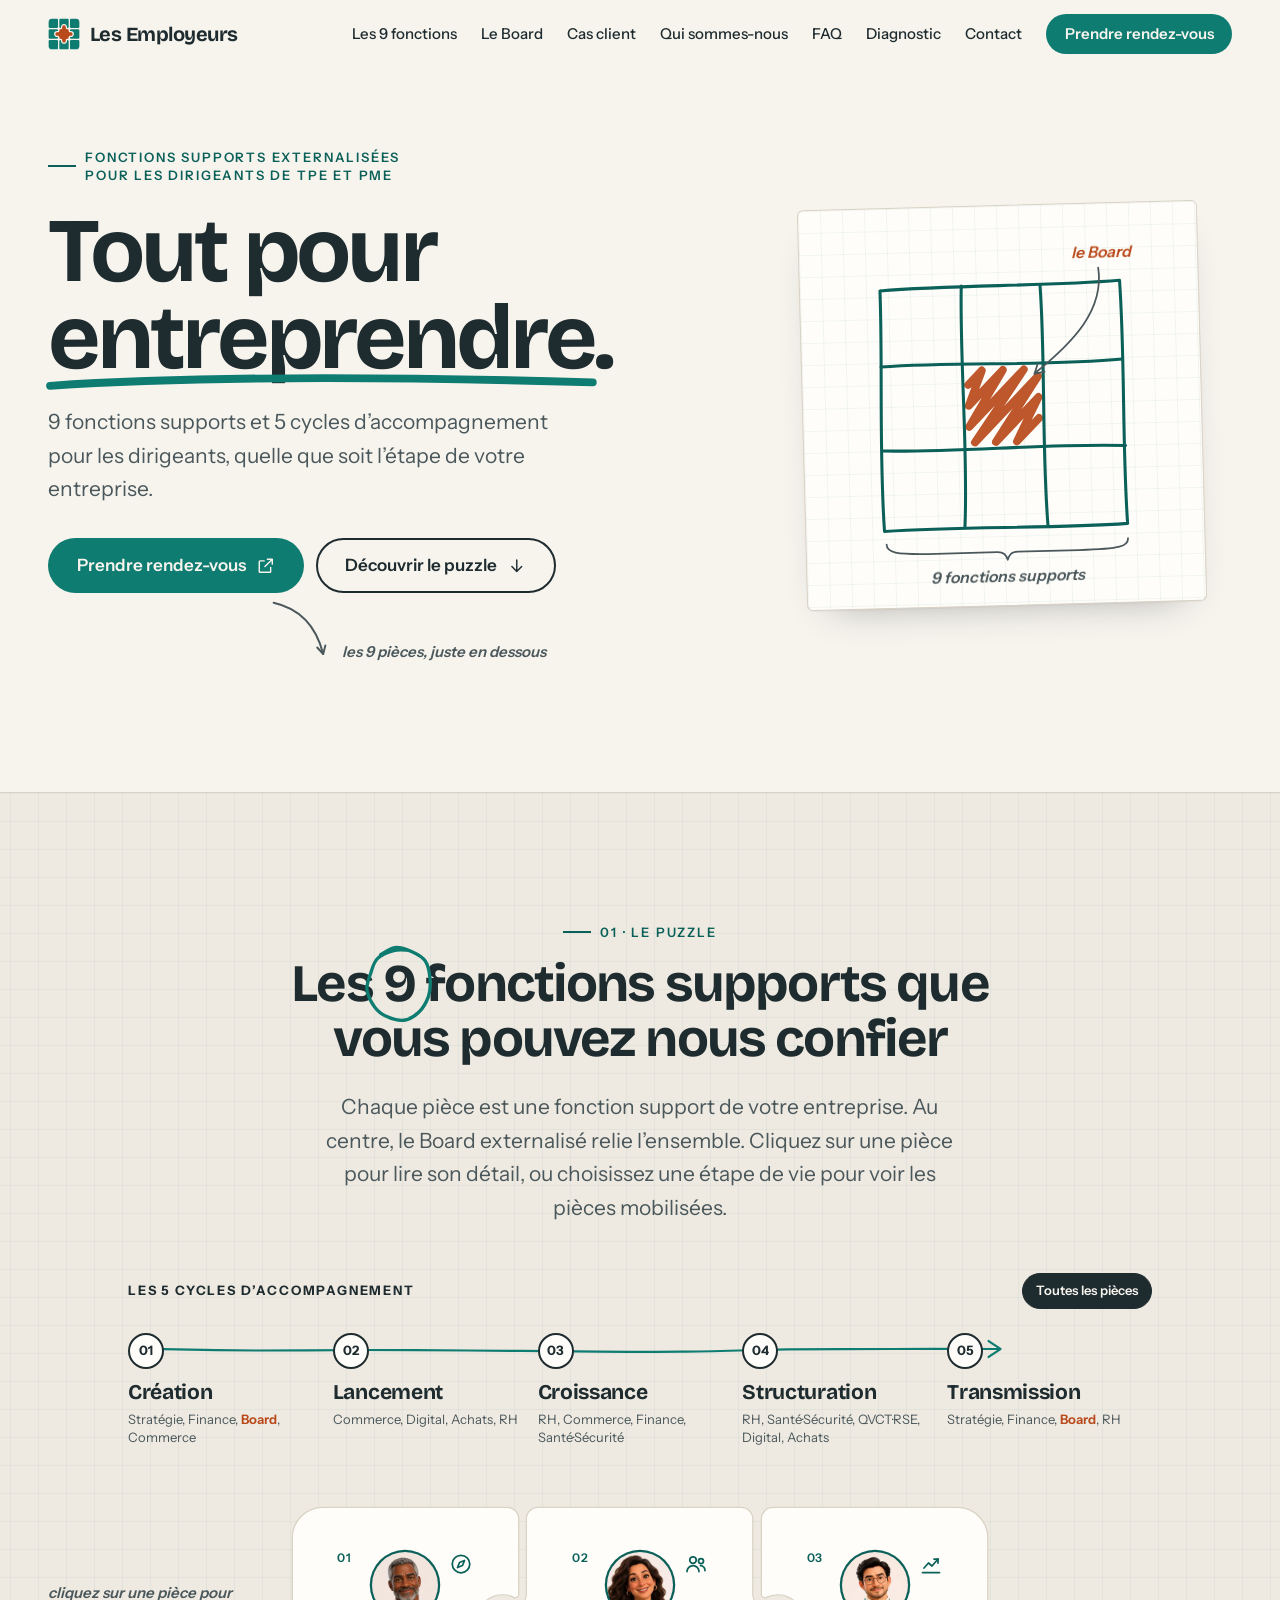
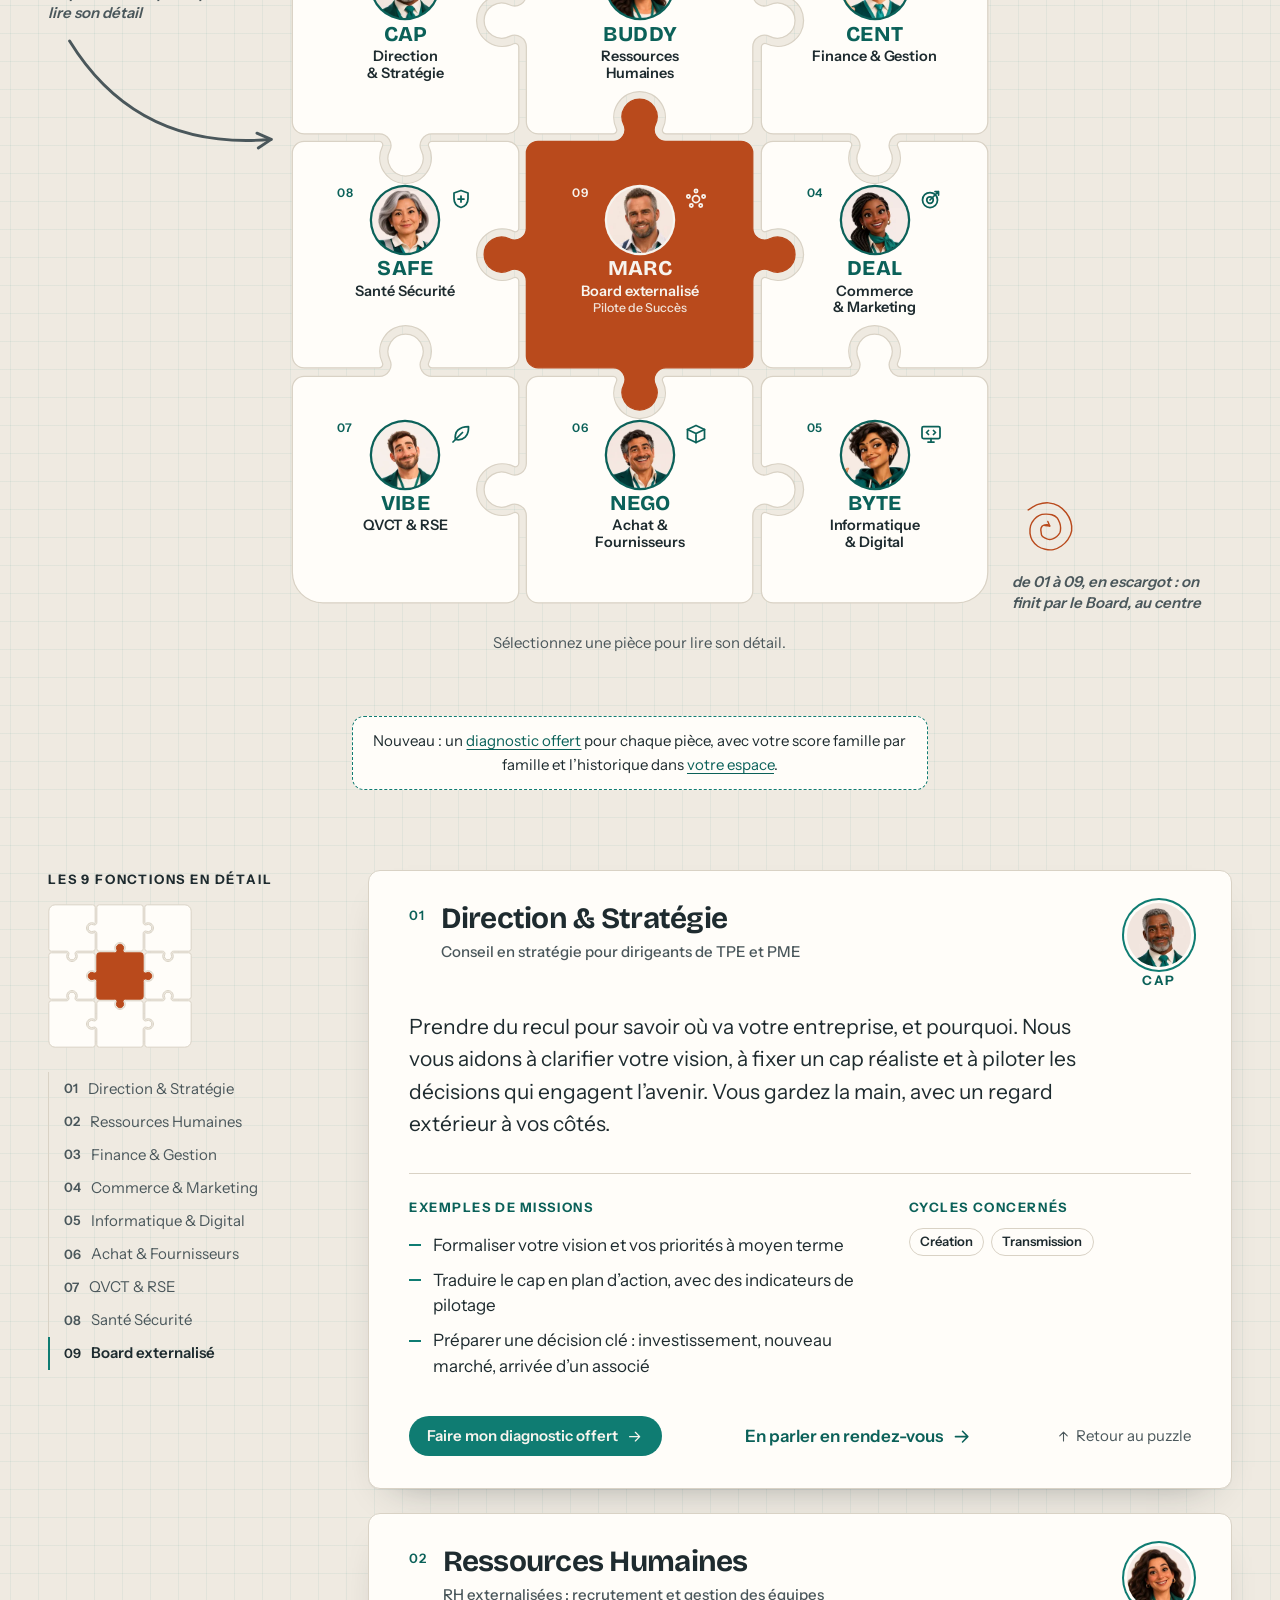
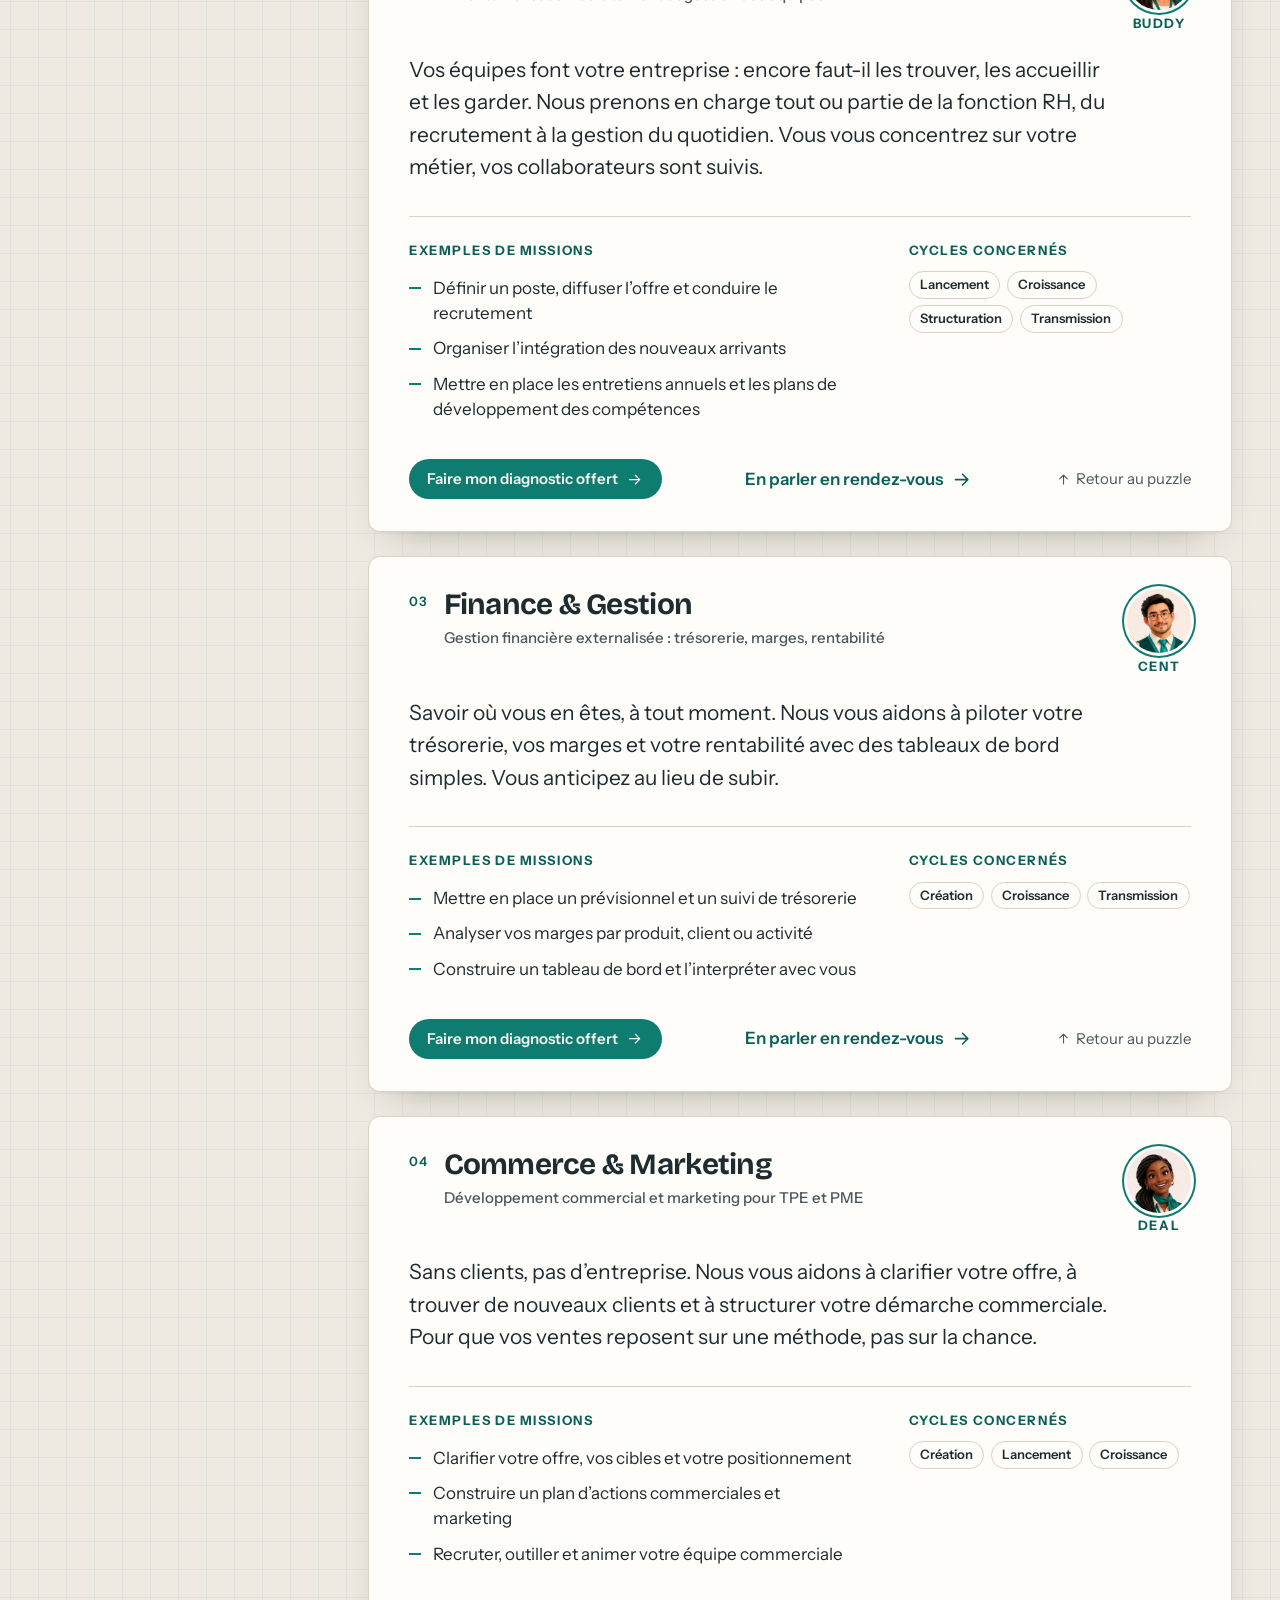
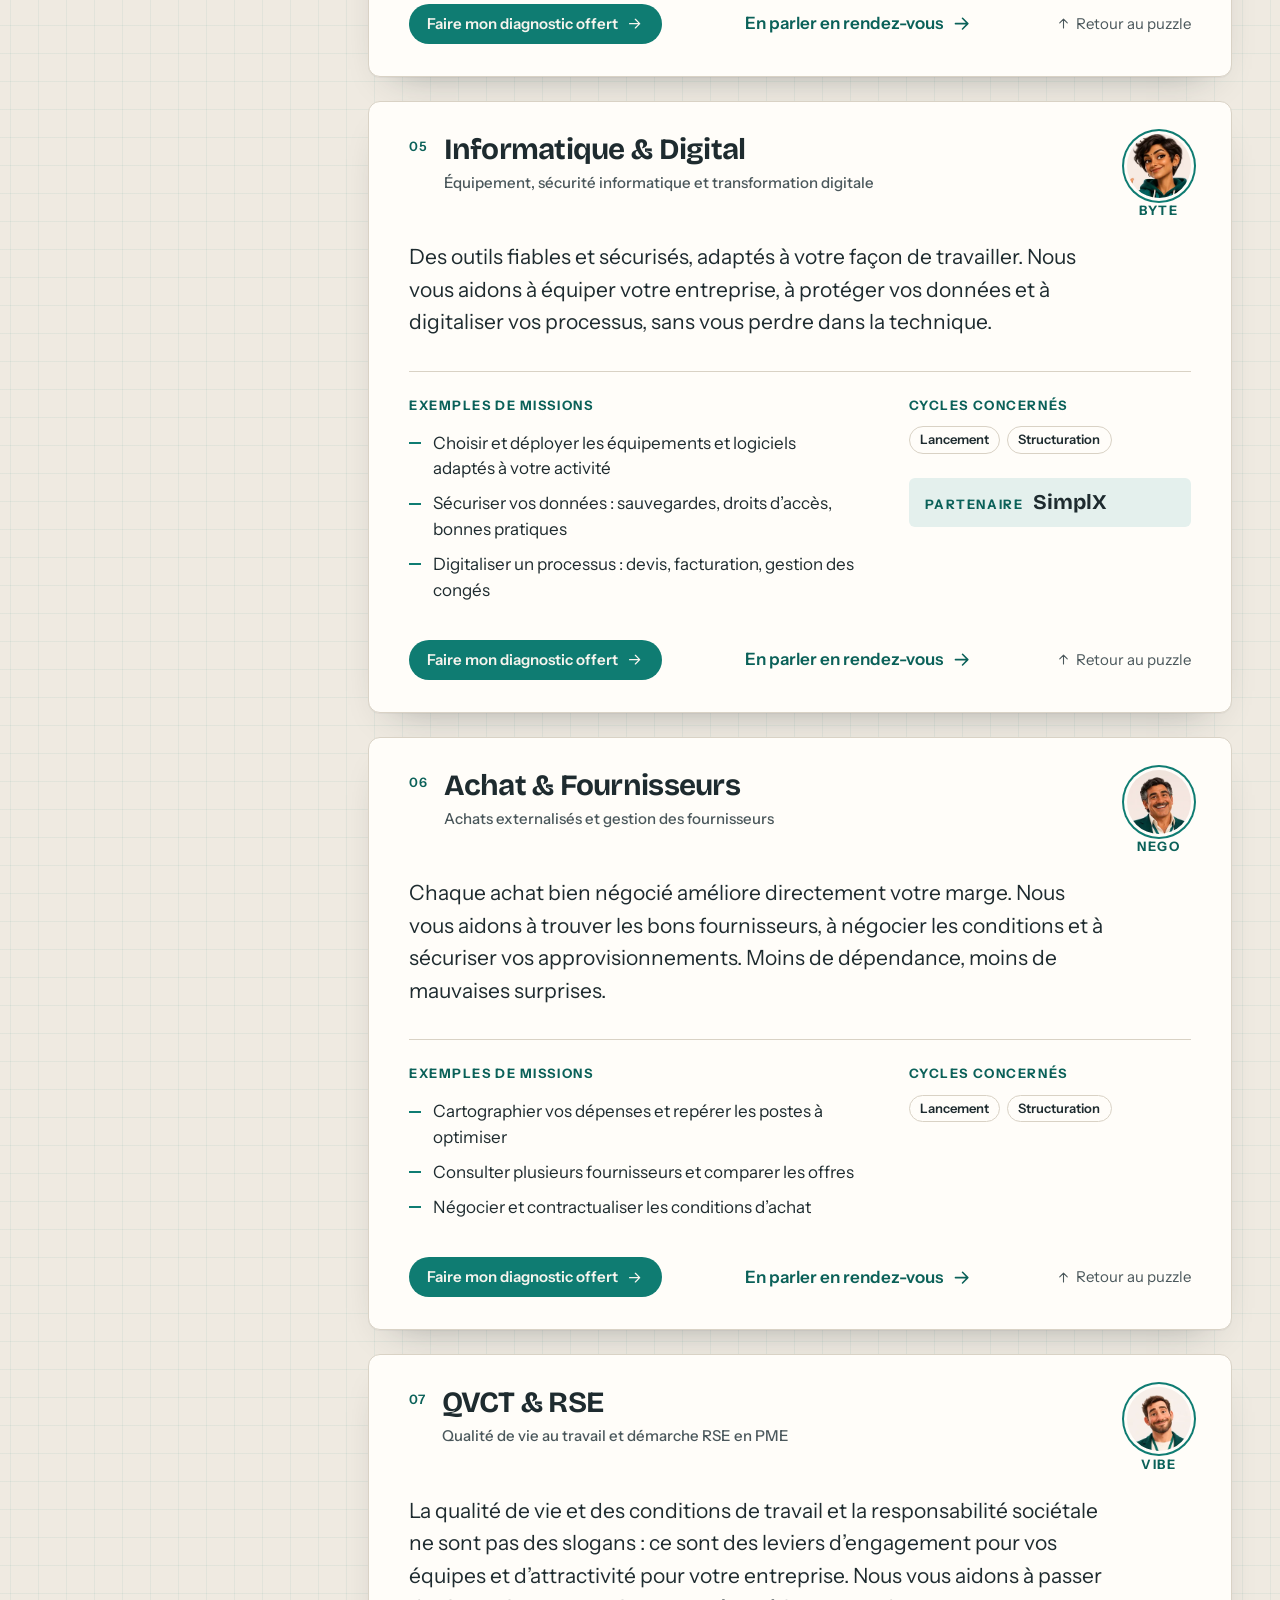
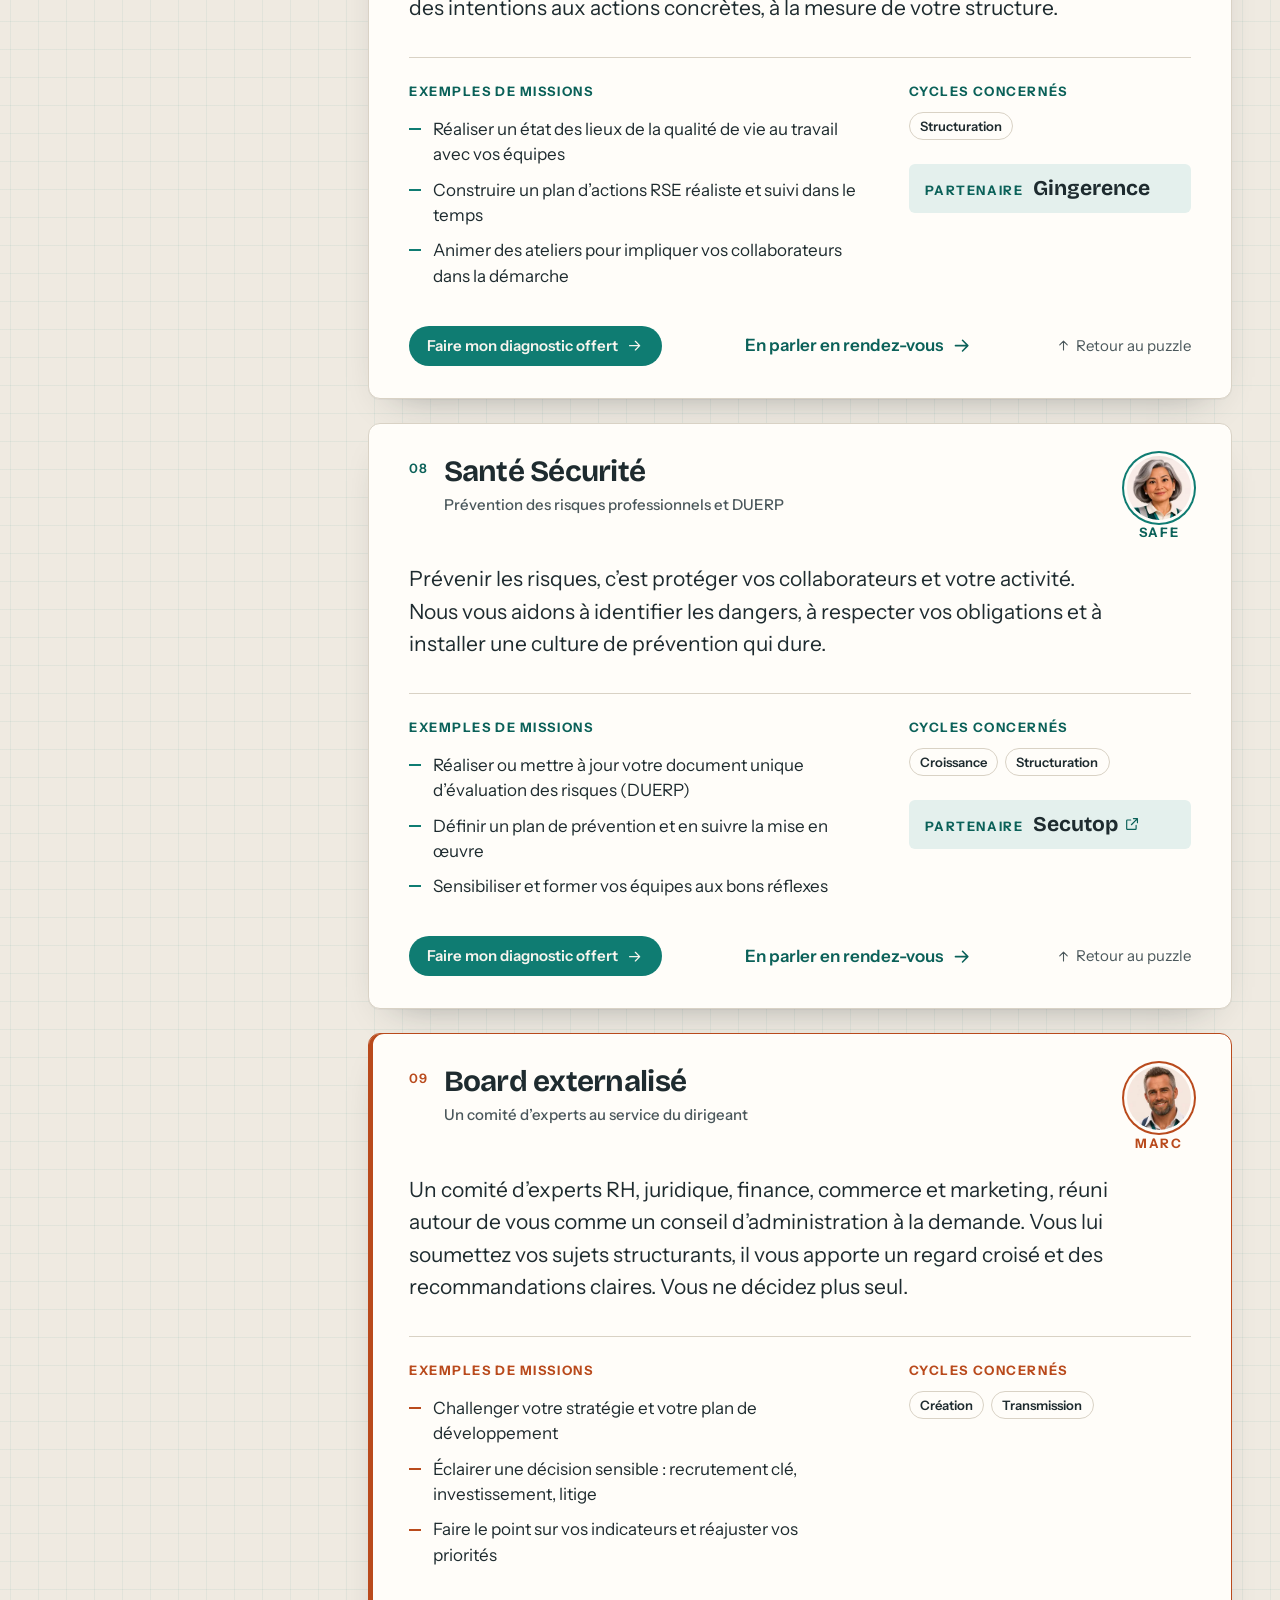
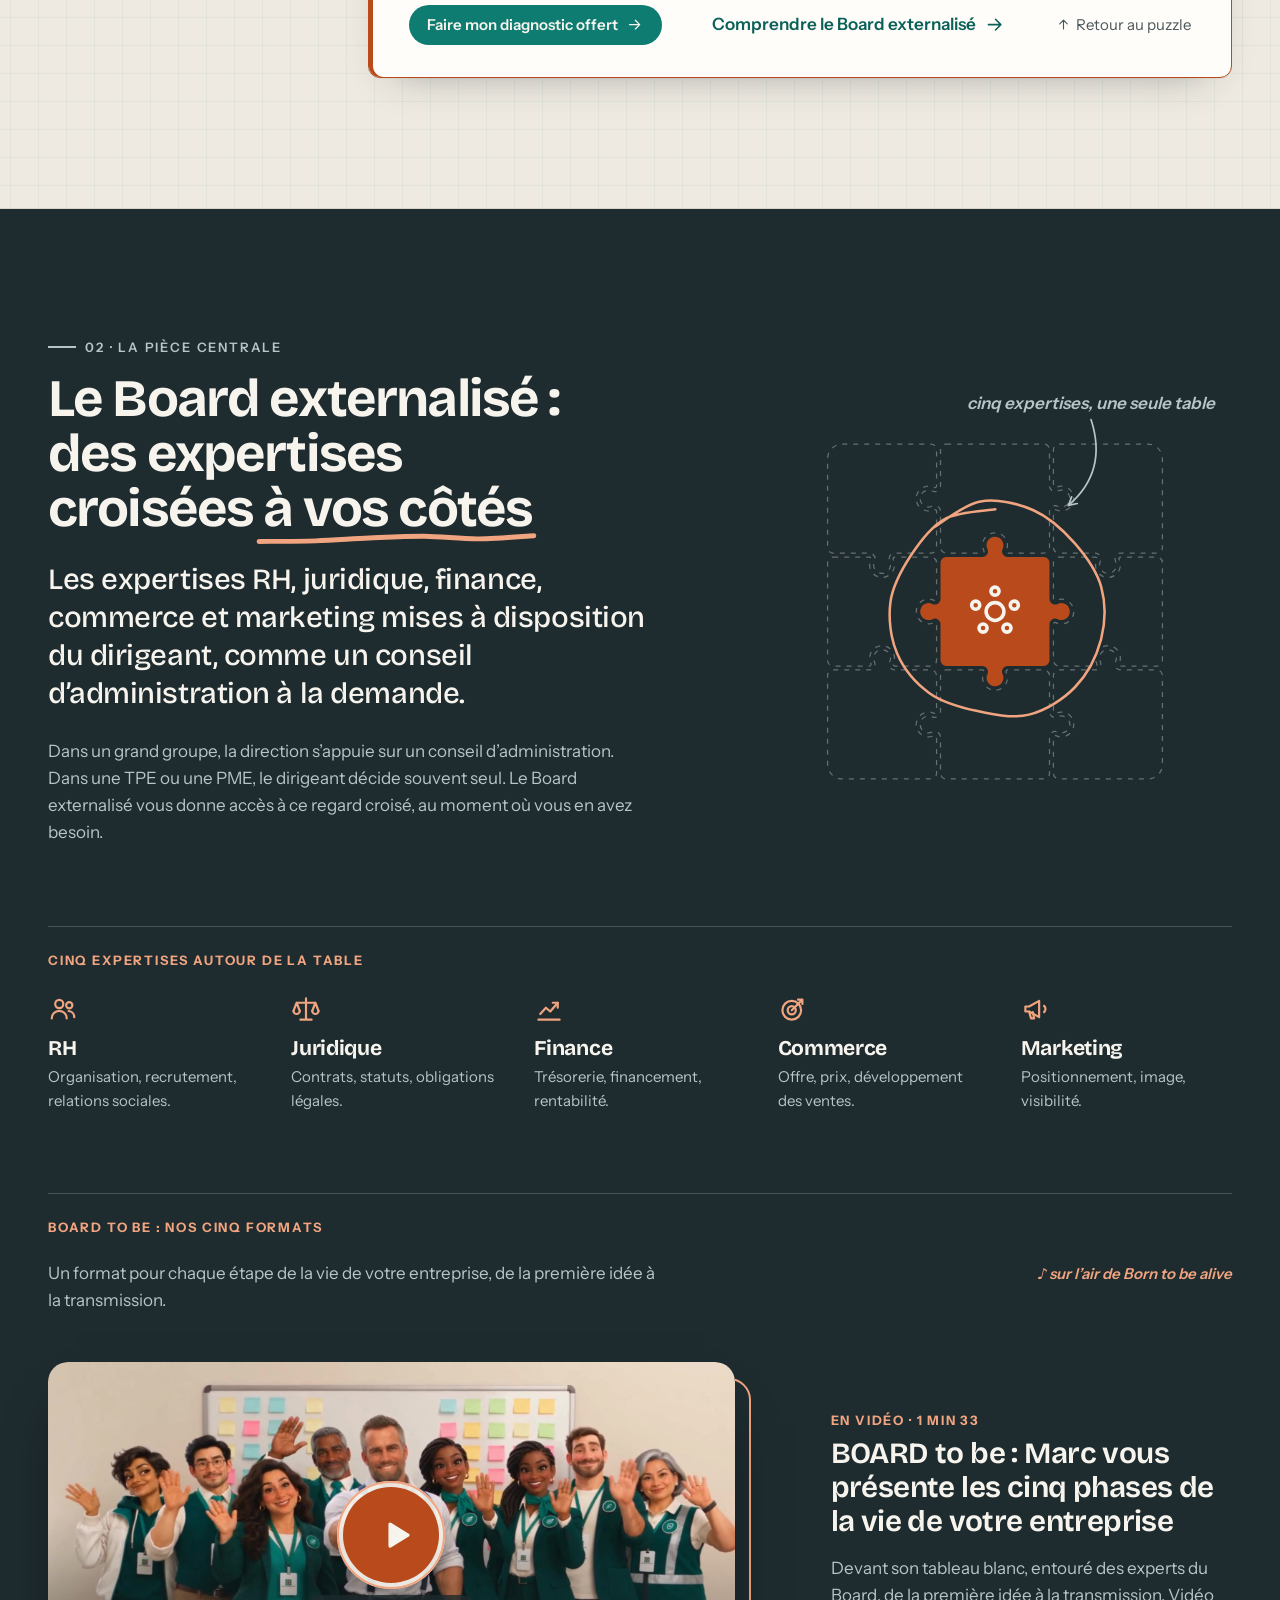
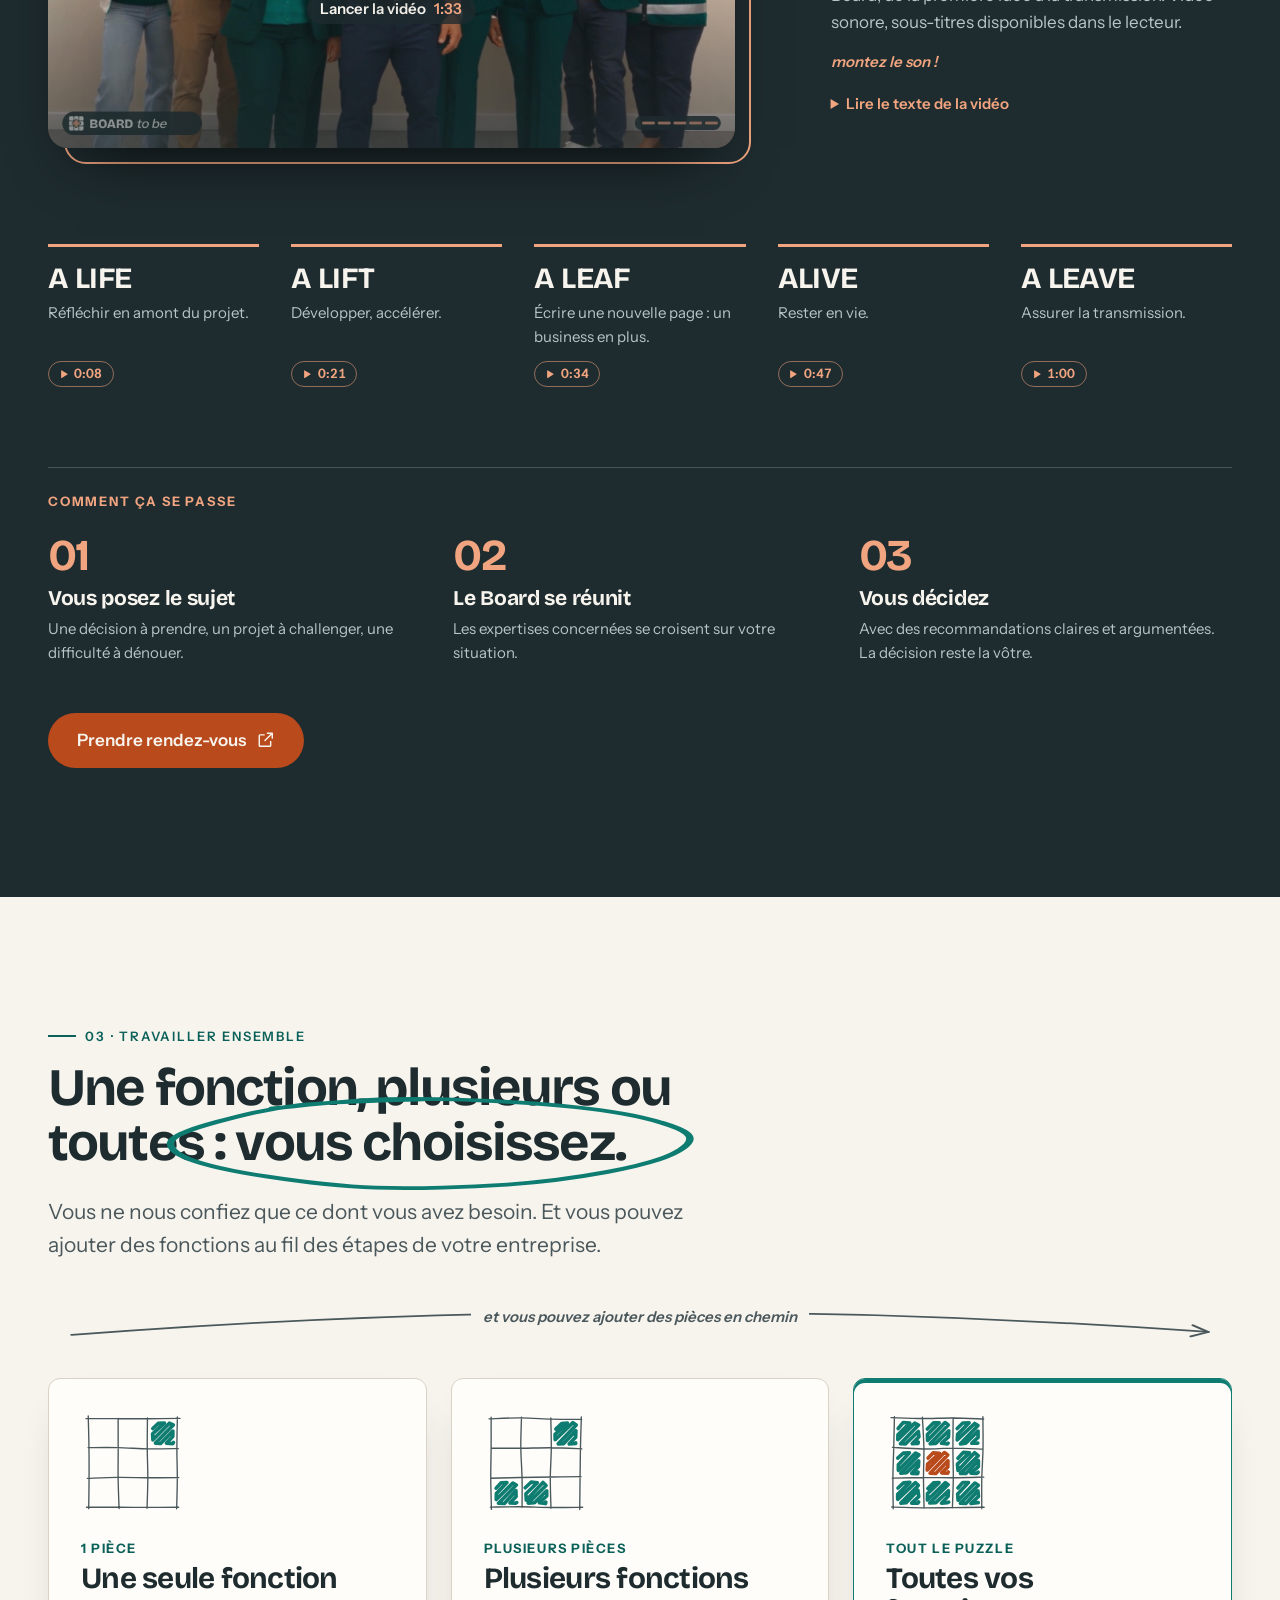
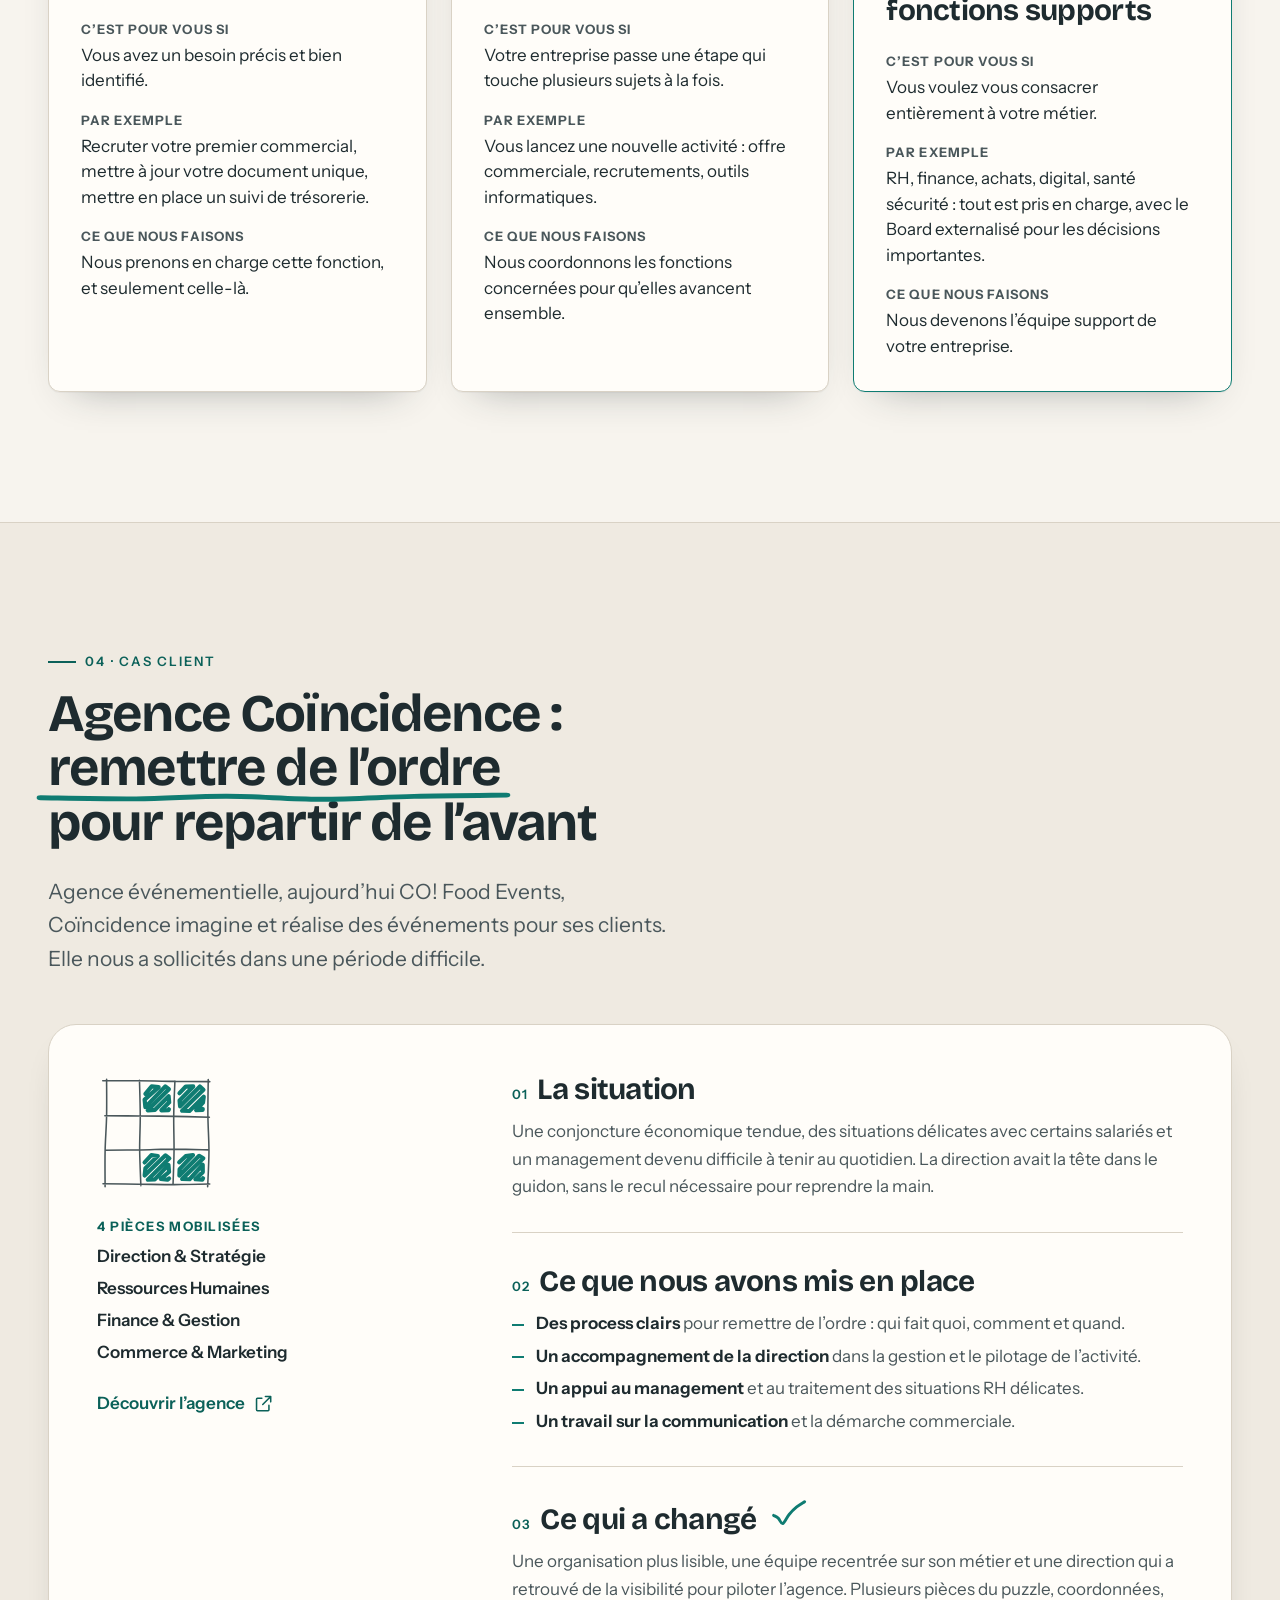
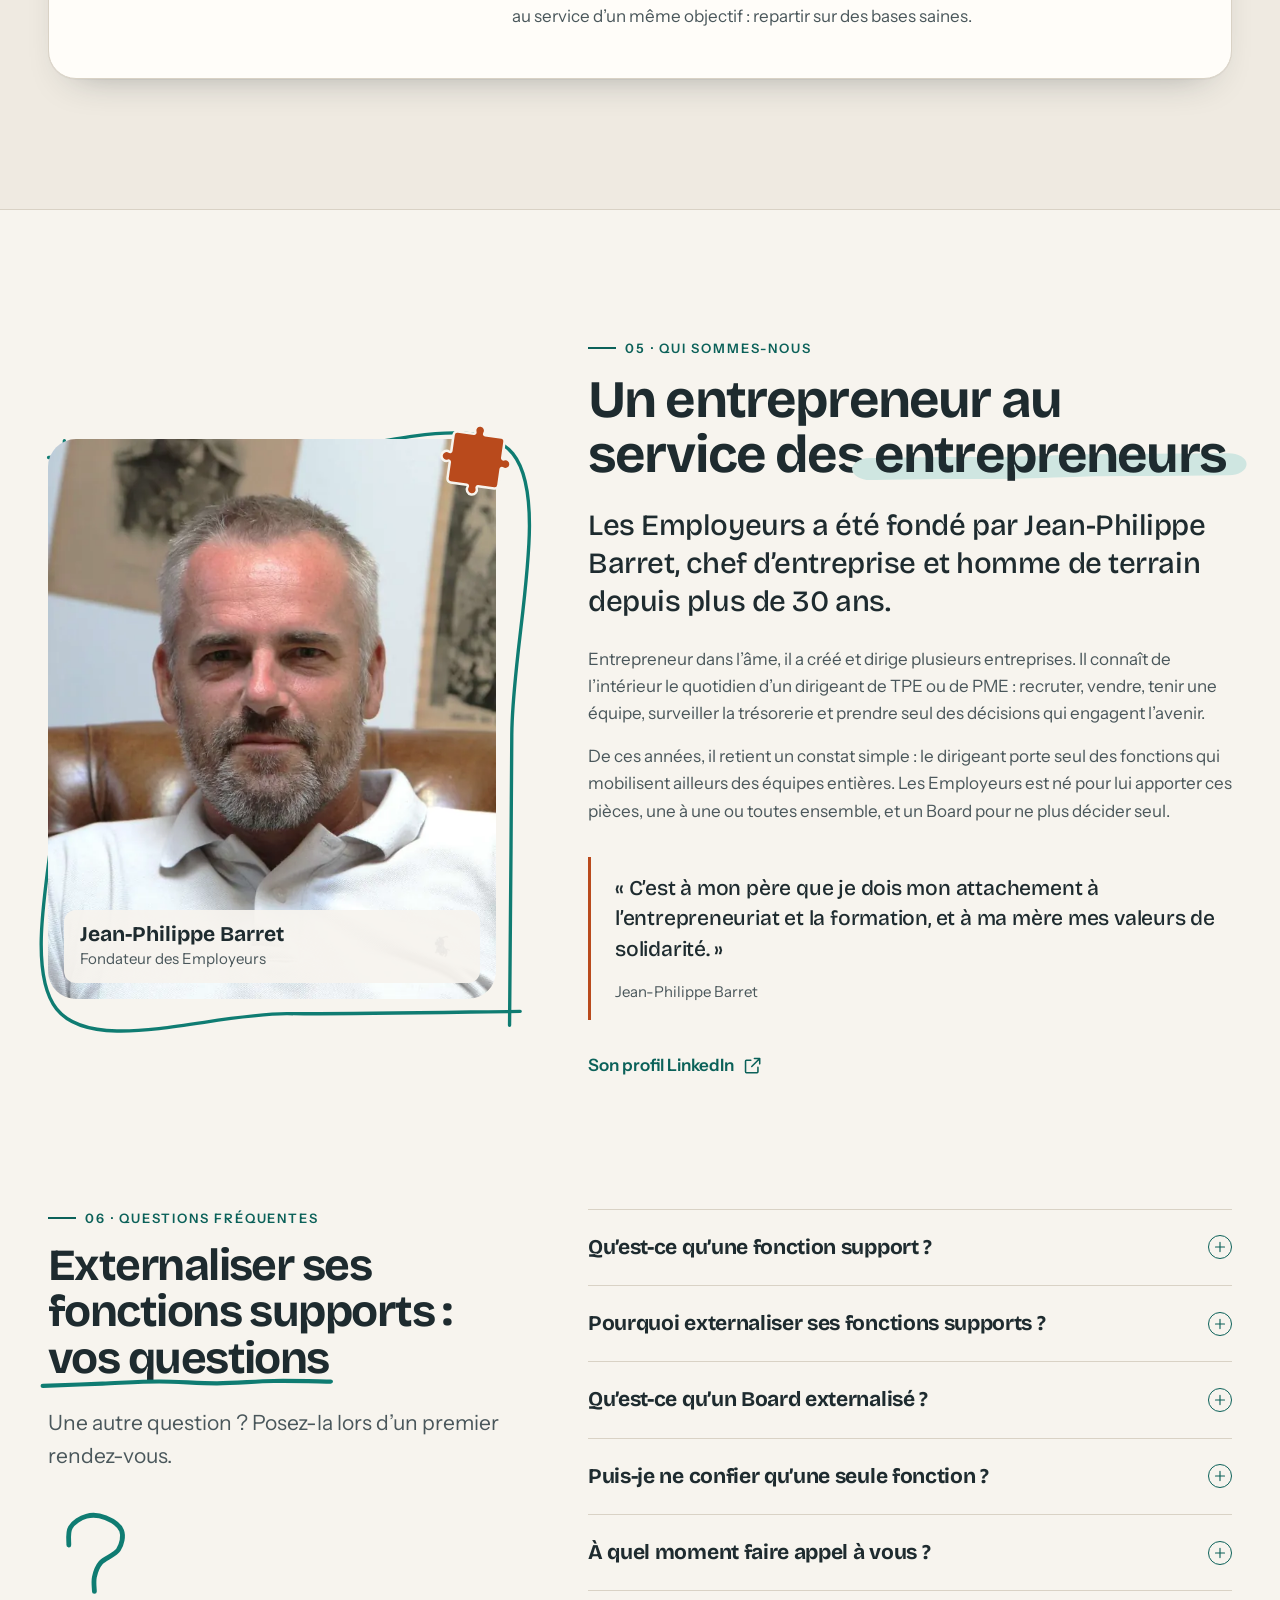
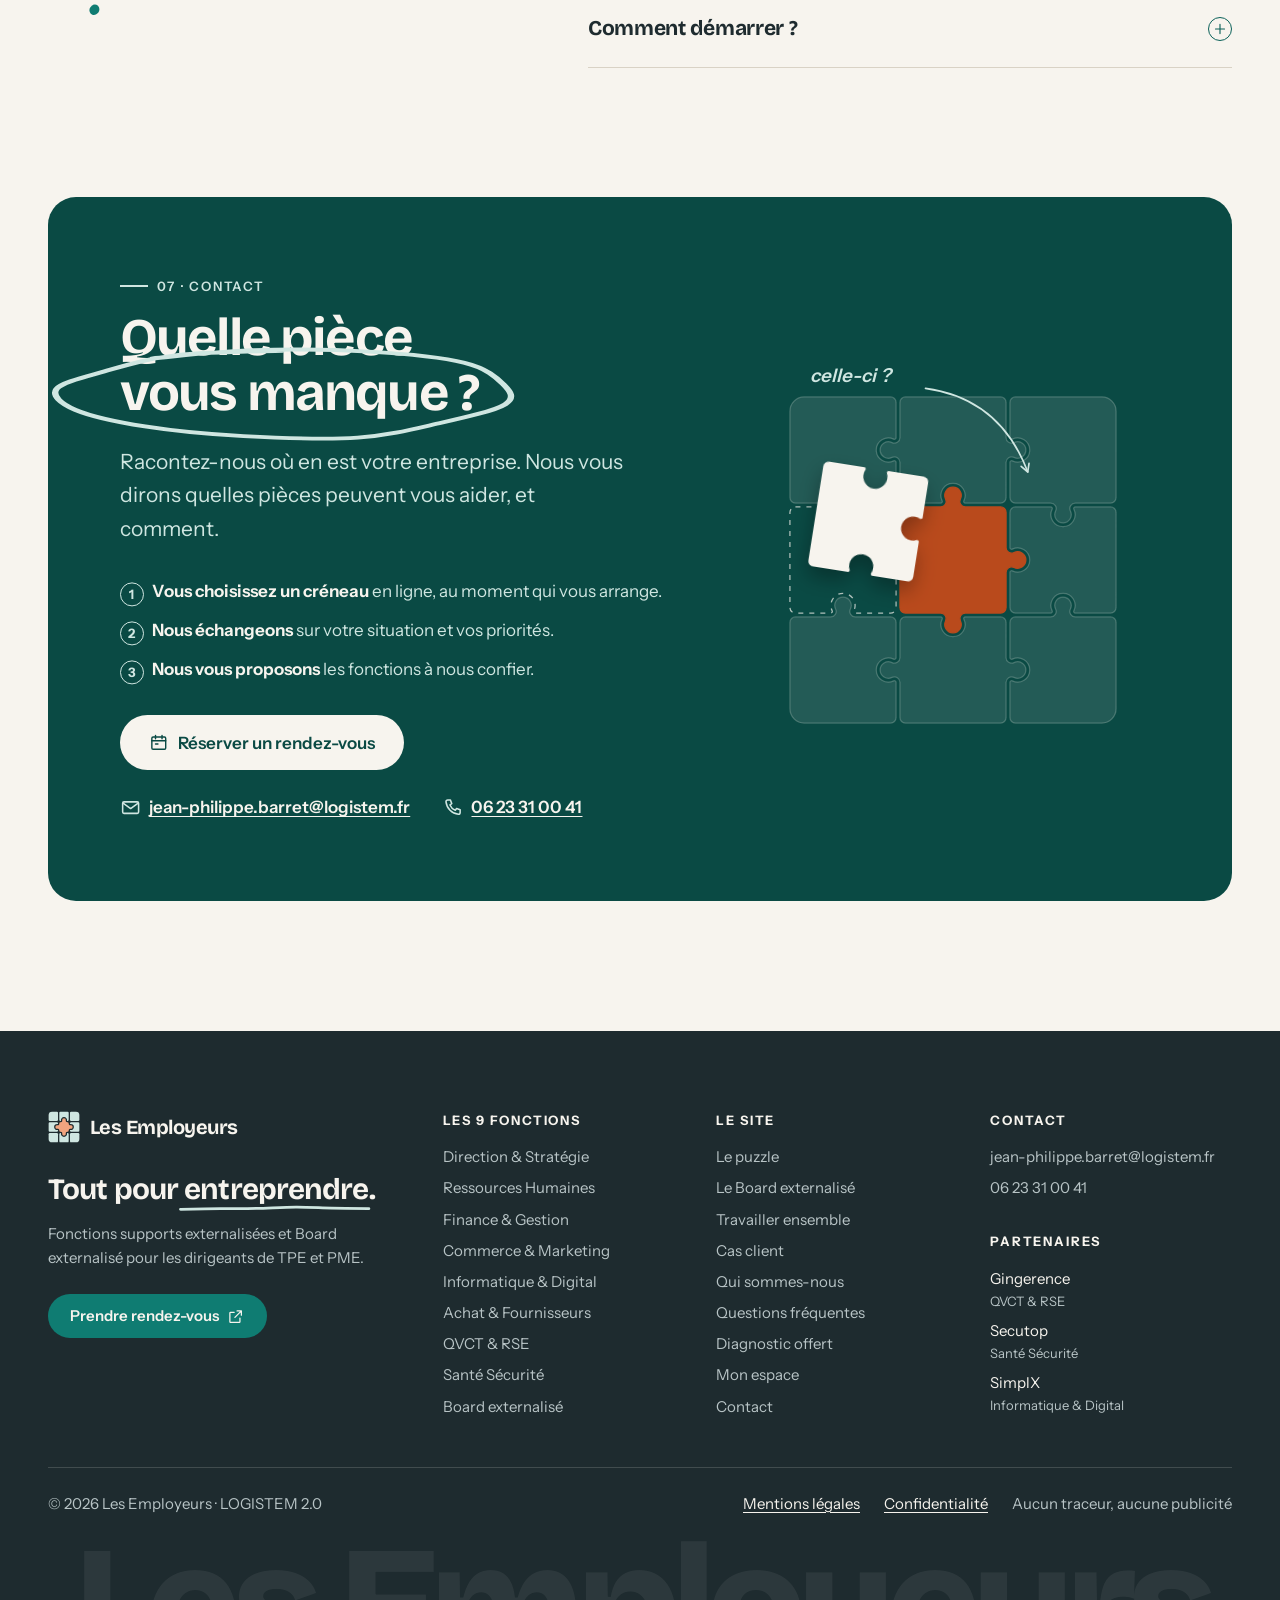
==== commit 9c5b528b: "Diagnostic offert par pièce, avec compte et historique (TK-320 §4) - diagnostic.html : choix de la p" ====
--- a/index.html
+++ b/index.html
@@ -24,7 +24,7 @@
   <meta property="og:image:alt" content="Le puzzle des 9 fonctions supports de Les Employeurs, avec le Board externalisé au centre.">
   <meta name="twitter:card" content="summary_large_image">
 
-  <link rel="stylesheet" href="assets/css/styles.css?v=20261116c">
+  <link rel="stylesheet" href="assets/css/styles.css?v=20261117a">
   <script src="assets/js/main.js?v=20261116c" defer></script>
 
   <script type="application/ld+json">
@@ -145,6 +145,7 @@
           <li><a href="#cas-client">Cas client</a></li>
           <li><a href="#qui-sommes-nous">Qui sommes-nous</a></li>
           <li><a href="#faq">FAQ</a></li>
+          <li><a href="diagnostic.html">Diagnostic</a></li>
           <li><a href="#contact">Contact</a></li>
         </ul>
       </nav>
@@ -389,6 +390,7 @@
             </li>
           </ul>
           <p class="puzzle-status" id="puzzle-status" role="status">Sélectionnez une pièce pour lire son détail.</p>
+          <p class="puzzle-diag">Nouveau&nbsp;: un <a href="diagnostic.html">diagnostic offert</a> pour chaque pièce, avec votre score famille par famille et l’historique dans <a href="espace.html">votre espace</a>.</p>
         </div>
 
         <!-- Les 9 fiches, visibles et indexables -->
@@ -440,7 +442,7 @@
                   <ul class="tags"><li>Création</li><li>Transmission</li></ul>
                 </div>
               </div>
-              <p class="fn-actions"><a class="link-arrow" href="https://cal.com/jbarret/15min" target="_blank" rel="noopener">En parler en rendez-vous<span class="sr-only"> (nouvel onglet)</span><svg class="icon" aria-hidden="true" focusable="false"><use href="#i-arrow"/></svg></a> <a class="fn-back" href="#puzzle-grid"><svg class="icon" aria-hidden="true" focusable="false"><use href="#i-arrow-up"/></svg>Retour au puzzle</a></p>
+              <p class="fn-actions"><a class="btn btn--primary btn--sm fn-diag" href="diagnostic.html?piece=strategie">Faire mon diagnostic offert<svg class="icon" aria-hidden="true" focusable="false"><use href="#i-arrow"/></svg></a> <a class="link-arrow" href="https://cal.com/jbarret/15min" target="_blank" rel="noopener">En parler en rendez-vous<span class="sr-only"> (nouvel onglet)</span><svg class="icon" aria-hidden="true" focusable="false"><use href="#i-arrow"/></svg></a> <a class="fn-back" href="#puzzle-grid"><svg class="icon" aria-hidden="true" focusable="false"><use href="#i-arrow-up"/></svg>Retour au puzzle</a></p>
             </article>
 
             <article class="fn" id="fonction-rh" data-piece="rh" aria-labelledby="fonction-rh-titre">
@@ -467,7 +469,7 @@
                   <ul class="tags"><li>Lancement</li><li>Croissance</li><li>Structuration</li><li>Transmission</li></ul>
                 </div>
               </div>
-              <p class="fn-actions"><a class="link-arrow" href="https://cal.com/jbarret/15min" target="_blank" rel="noopener">En parler en rendez-vous<span class="sr-only"> (nouvel onglet)</span><svg class="icon" aria-hidden="true" focusable="false"><use href="#i-arrow"/></svg></a> <a class="fn-back" href="#puzzle-grid"><svg class="icon" aria-hidden="true" focusable="false"><use href="#i-arrow-up"/></svg>Retour au puzzle</a></p>
+              <p class="fn-actions"><a class="btn btn--primary btn--sm fn-diag" href="diagnostic.html?piece=rh">Faire mon diagnostic offert<svg class="icon" aria-hidden="true" focusable="false"><use href="#i-arrow"/></svg></a> <a class="link-arrow" href="https://cal.com/jbarret/15min" target="_blank" rel="noopener">En parler en rendez-vous<span class="sr-only"> (nouvel onglet)</span><svg class="icon" aria-hidden="true" focusable="false"><use href="#i-arrow"/></svg></a> <a class="fn-back" href="#puzzle-grid"><svg class="icon" aria-hidden="true" focusable="false"><use href="#i-arrow-up"/></svg>Retour au puzzle</a></p>
             </article>
 
             <article class="fn" id="fonction-finance" data-piece="finance" aria-labelledby="fonction-finance-titre">
@@ -494,7 +496,7 @@
                   <ul class="tags"><li>Création</li><li>Croissance</li><li>Transmission</li></ul>
                 </div>
               </div>
-              <p class="fn-actions"><a class="link-arrow" href="https://cal.com/jbarret/15min" target="_blank" rel="noopener">En parler en rendez-vous<span class="sr-only"> (nouvel onglet)</span><svg class="icon" aria-hidden="true" focusable="false"><use href="#i-arrow"/></svg></a> <a class="fn-back" href="#puzzle-grid"><svg class="icon" aria-hidden="true" focusable="false"><use href="#i-arrow-up"/></svg>Retour au puzzle</a></p>
+              <p class="fn-actions"><a class="btn btn--primary btn--sm fn-diag" href="diagnostic.html?piece=finance">Faire mon diagnostic offert<svg class="icon" aria-hidden="true" focusable="false"><use href="#i-arrow"/></svg></a> <a class="link-arrow" href="https://cal.com/jbarret/15min" target="_blank" rel="noopener">En parler en rendez-vous<span class="sr-only"> (nouvel onglet)</span><svg class="icon" aria-hidden="true" focusable="false"><use href="#i-arrow"/></svg></a> <a class="fn-back" href="#puzzle-grid"><svg class="icon" aria-hidden="true" focusable="false"><use href="#i-arrow-up"/></svg>Retour au puzzle</a></p>
             </article>
 
             <article class="fn" id="fonction-commerce" data-piece="commerce" aria-labelledby="fonction-commerce-titre">
@@ -521,7 +523,7 @@
                   <ul class="tags"><li>Création</li><li>Lancement</li><li>Croissance</li></ul>
                 </div>
               </div>
-              <p class="fn-actions"><a class="link-arrow" href="https://cal.com/jbarret/15min" target="_blank" rel="noopener">En parler en rendez-vous<span class="sr-only"> (nouvel onglet)</span><svg class="icon" aria-hidden="true" focusable="false"><use href="#i-arrow"/></svg></a> <a class="fn-back" href="#puzzle-grid"><svg class="icon" aria-hidden="true" focusable="false"><use href="#i-arrow-up"/></svg>Retour au puzzle</a></p>
+              <p class="fn-actions"><a class="btn btn--primary btn--sm fn-diag" href="diagnostic.html?piece=commerce">Faire mon diagnostic offert<svg class="icon" aria-hidden="true" focusable="false"><use href="#i-arrow"/></svg></a> <a class="link-arrow" href="https://cal.com/jbarret/15min" target="_blank" rel="noopener">En parler en rendez-vous<span class="sr-only"> (nouvel onglet)</span><svg class="icon" aria-hidden="true" focusable="false"><use href="#i-arrow"/></svg></a> <a class="fn-back" href="#puzzle-grid"><svg class="icon" aria-hidden="true" focusable="false"><use href="#i-arrow-up"/></svg>Retour au puzzle</a></p>
             </article>
 
             <article class="fn" id="fonction-digital" data-piece="digital" aria-labelledby="fonction-digital-titre">
@@ -549,7 +551,7 @@
                   <p class="fn-partner"><span>Partenaire</span> <strong>SimplX</strong></p>
                 </div>
               </div>
-              <p class="fn-actions"><a class="link-arrow" href="https://cal.com/jbarret/15min" target="_blank" rel="noopener">En parler en rendez-vous<span class="sr-only"> (nouvel onglet)</span><svg class="icon" aria-hidden="true" focusable="false"><use href="#i-arrow"/></svg></a> <a class="fn-back" href="#puzzle-grid"><svg class="icon" aria-hidden="true" focusable="false"><use href="#i-arrow-up"/></svg>Retour au puzzle</a></p>
+              <p class="fn-actions"><a class="btn btn--primary btn--sm fn-diag" href="diagnostic.html?piece=digital">Faire mon diagnostic offert<svg class="icon" aria-hidden="true" focusable="false"><use href="#i-arrow"/></svg></a> <a class="link-arrow" href="https://cal.com/jbarret/15min" target="_blank" rel="noopener">En parler en rendez-vous<span class="sr-only"> (nouvel onglet)</span><svg class="icon" aria-hidden="true" focusable="false"><use href="#i-arrow"/></svg></a> <a class="fn-back" href="#puzzle-grid"><svg class="icon" aria-hidden="true" focusable="false"><use href="#i-arrow-up"/></svg>Retour au puzzle</a></p>
             </article>
 
             <article class="fn" id="fonction-achats" data-piece="achats" aria-labelledby="fonction-achats-titre">
@@ -576,7 +578,7 @@
                   <ul class="tags"><li>Lancement</li><li>Structuration</li></ul>
                 </div>
               </div>
-              <p class="fn-actions"><a class="link-arrow" href="https://cal.com/jbarret/15min" target="_blank" rel="noopener">En parler en rendez-vous<span class="sr-only"> (nouvel onglet)</span><svg class="icon" aria-hidden="true" focusable="false"><use href="#i-arrow"/></svg></a> <a class="fn-back" href="#puzzle-grid"><svg class="icon" aria-hidden="true" focusable="false"><use href="#i-arrow-up"/></svg>Retour au puzzle</a></p>
+              <p class="fn-actions"><a class="btn btn--primary btn--sm fn-diag" href="diagnostic.html?piece=achats">Faire mon diagnostic offert<svg class="icon" aria-hidden="true" focusable="false"><use href="#i-arrow"/></svg></a> <a class="link-arrow" href="https://cal.com/jbarret/15min" target="_blank" rel="noopener">En parler en rendez-vous<span class="sr-only"> (nouvel onglet)</span><svg class="icon" aria-hidden="true" focusable="false"><use href="#i-arrow"/></svg></a> <a class="fn-back" href="#puzzle-grid"><svg class="icon" aria-hidden="true" focusable="false"><use href="#i-arrow-up"/></svg>Retour au puzzle</a></p>
             </article>            <article class="fn" id="fonction-qvct" data-piece="qvct" aria-labelledby="fonction-qvct-titre">
               <header class="fn-head">
                 <span class="fn-num" aria-hidden="true">07</span>
@@ -602,7 +604,7 @@
                   <p class="fn-partner"><span>Partenaire</span> <strong>Gingerence</strong></p>
                 </div>
               </div>
-              <p class="fn-actions"><a class="link-arrow" href="https://cal.com/jbarret/15min" target="_blank" rel="noopener">En parler en rendez-vous<span class="sr-only"> (nouvel onglet)</span><svg class="icon" aria-hidden="true" focusable="false"><use href="#i-arrow"/></svg></a> <a class="fn-back" href="#puzzle-grid"><svg class="icon" aria-hidden="true" focusable="false"><use href="#i-arrow-up"/></svg>Retour au puzzle</a></p>
+              <p class="fn-actions"><a class="btn btn--primary btn--sm fn-diag" href="diagnostic.html?piece=qvct">Faire mon diagnostic offert<svg class="icon" aria-hidden="true" focusable="false"><use href="#i-arrow"/></svg></a> <a class="link-arrow" href="https://cal.com/jbarret/15min" target="_blank" rel="noopener">En parler en rendez-vous<span class="sr-only"> (nouvel onglet)</span><svg class="icon" aria-hidden="true" focusable="false"><use href="#i-arrow"/></svg></a> <a class="fn-back" href="#puzzle-grid"><svg class="icon" aria-hidden="true" focusable="false"><use href="#i-arrow-up"/></svg>Retour au puzzle</a></p>
             </article>
 
             <article class="fn" id="fonction-sante" data-piece="sante" aria-labelledby="fonction-sante-titre">
@@ -630,7 +632,7 @@
                   <p class="fn-partner"><span>Partenaire</span> <a href="https://www.secutop.fr/" target="_blank" rel="noopener"><strong>Secutop</strong><span class="sr-only"> (site du partenaire, nouvel onglet)</span><svg class="icon" aria-hidden="true" focusable="false"><use href="#i-external"/></svg></a></p>
                 </div>
               </div>
-              <p class="fn-actions"><a class="link-arrow" href="https://cal.com/jbarret/15min" target="_blank" rel="noopener">En parler en rendez-vous<span class="sr-only"> (nouvel onglet)</span><svg class="icon" aria-hidden="true" focusable="false"><use href="#i-arrow"/></svg></a> <a class="fn-back" href="#puzzle-grid"><svg class="icon" aria-hidden="true" focusable="false"><use href="#i-arrow-up"/></svg>Retour au puzzle</a></p>
+              <p class="fn-actions"><a class="btn btn--primary btn--sm fn-diag" href="diagnostic.html?piece=sante">Faire mon diagnostic offert<svg class="icon" aria-hidden="true" focusable="false"><use href="#i-arrow"/></svg></a> <a class="link-arrow" href="https://cal.com/jbarret/15min" target="_blank" rel="noopener">En parler en rendez-vous<span class="sr-only"> (nouvel onglet)</span><svg class="icon" aria-hidden="true" focusable="false"><use href="#i-arrow"/></svg></a> <a class="fn-back" href="#puzzle-grid"><svg class="icon" aria-hidden="true" focusable="false"><use href="#i-arrow-up"/></svg>Retour au puzzle</a></p>
             </article>
 
             <article class="fn fn--board" id="fonction-board" data-piece="board" aria-labelledby="fonction-board-titre">
@@ -657,7 +659,7 @@
                   <ul class="tags"><li>Création</li><li>Transmission</li></ul>
                 </div>
               </div>
-              <p class="fn-actions"><a class="link-arrow" href="#board">Comprendre le Board externalisé<svg class="icon" aria-hidden="true" focusable="false"><use href="#i-arrow"/></svg></a> <a class="fn-back" href="#puzzle-grid"><svg class="icon" aria-hidden="true" focusable="false"><use href="#i-arrow-up"/></svg>Retour au puzzle</a></p>
+              <p class="fn-actions"><a class="btn btn--primary btn--sm fn-diag" href="diagnostic.html?piece=board">Faire mon diagnostic offert<svg class="icon" aria-hidden="true" focusable="false"><use href="#i-arrow"/></svg></a> <a class="link-arrow" href="#board">Comprendre le Board externalisé<svg class="icon" aria-hidden="true" focusable="false"><use href="#i-arrow"/></svg></a> <a class="fn-back" href="#puzzle-grid"><svg class="icon" aria-hidden="true" focusable="false"><use href="#i-arrow-up"/></svg>Retour au puzzle</a></p>
             </article>
           </div>
         </div>
@@ -1043,6 +1045,8 @@
             <li><a href="#cas-client">Cas client</a></li>
             <li><a href="#qui-sommes-nous">Qui sommes-nous</a></li>
             <li><a href="#faq">Questions fréquentes</a></li>
+            <li><a href="diagnostic.html">Diagnostic offert</a></li>
+            <li><a href="espace.html">Mon espace</a></li>
             <li><a href="#contact">Contact</a></li>
           </ul>
         </nav>
@@ -1067,7 +1071,7 @@
         <ul class="footer-legal">
           <li><a href="mentions-legales.html">Mentions légales</a></li>
           <li><a href="confidentialite.html">Confidentialité</a></li>
-          <li>Aucun cookie, aucun traceur</li>
+          <li>Aucun traceur, aucune publicité</li>
         </ul>
       </div>
     </div>
--- a/assets/css/styles.css
+++ b/assets/css/styles.css
@@ -325,10 +325,14 @@
   position: relative;
   display: block;
   padding: 0.5rem 0;
+  white-space: nowrap;
   color: var(--color-ink);
   font-size: var(--fs-sm);
   font-weight: 500;
   text-decoration: none;
+}
+@media (min-width: 1080px) and (max-width: 1279.98px) {
+  .site-nav ul { gap: var(--space-s); }
 }
 .site-nav a::after {
   content: "";
@@ -1811,6 +1815,219 @@
 .notfound-map use.is-missing { fill: none; stroke: var(--color-ink-soft); stroke-width: 1.25px; stroke-dasharray: 4 5; }
 
 /* ==========================================================================
+   8 bis. Diagnostics et espace personnel (diagnostic.html, espace.html)
+   ========================================================================== */
+.page-nav { display: flex; align-items: center; gap: var(--space-m); font-size: var(--fs-sm); font-weight: 600; }
+.page-nav a { color: var(--color-ink); }
+.page-nav a[aria-current="page"] { color: var(--color-teal-strong); text-decoration: underline; text-underline-offset: 0.3em; }
+@media (max-width: 639.98px) {
+  .page-header .header-inner { height: auto; flex-wrap: wrap; padding-block: var(--space-xs); gap: var(--space-2xs); }
+  .page-nav { gap: var(--space-s); }
+}
+
+.dg { max-width: 54rem; padding-block: var(--space-2xl) var(--space-section); }
+.dg h1:focus { outline: none; }
+.dg-loading { color: var(--color-ink-soft); }
+.dg-head { margin-bottom: var(--space-xl); }
+.dg-head--piece { display: flex; gap: var(--space-m); align-items: flex-start; }
+.dg-head-avatar, .dg-result-avatar {
+  flex: none;
+  width: clamp(4.5rem, 3rem + 6vw, 7rem);
+  height: auto;
+  border-radius: 50%;
+  border: 3px solid var(--color-teal);
+  background: var(--color-card);
+}
+.dg-title { margin: var(--space-2xs) 0 var(--space-s); font-size: var(--fs-xl); line-height: 1.04; letter-spacing: -0.035em; }
+.dg-lead { max-width: 42rem; margin: 0; color: var(--color-ink-soft); font-size: var(--fs-md); }
+.dg-meta { margin: 0; color: var(--color-ink-soft); font-size: var(--fs-sm); }
+.dg-note, .dg-already { color: var(--color-ink-soft); font-size: var(--fs-sm); }
+.dg-actions { display: flex; flex-wrap: wrap; align-items: center; gap: var(--space-s); margin-block: var(--space-l); }
+.dg-error { padding: var(--space-xs) var(--space-s); border-left: 4px solid var(--color-orange); background: var(--color-orange-mist); color: var(--color-ink); }
+.dg-h2 { margin: var(--space-2xl) 0 var(--space-m); font-size: var(--fs-lg); letter-spacing: -0.025em; }
+
+/* Choix de la pièce */
+.dg-choices { display: grid; grid-template-columns: repeat(auto-fill, minmax(14rem, 1fr)); gap: var(--space-s); margin: 0 0 var(--space-xl); padding: 0; list-style: none; }
+.dg-choice {
+  display: grid;
+  grid-template-columns: auto 1fr;
+  grid-template-rows: auto auto auto;
+  column-gap: var(--space-s);
+  align-items: center;
+  height: 100%;
+  padding: var(--space-s);
+  border: 1px solid var(--color-line);
+  border-radius: var(--radius-m);
+  background: var(--color-card);
+  color: var(--color-ink);
+  text-decoration: none;
+  transition: border-color var(--duration), box-shadow var(--duration), transform var(--duration);
+}
+.dg-choice:hover, .dg-choice:focus-visible { border-color: var(--color-teal); box-shadow: var(--shadow-card); transform: translateY(-2px); text-decoration: none; }
+.dg-choice img { grid-row: 1 / 4; width: 4rem; height: 4rem; border-radius: 50%; border: 2px solid var(--color-teal); }
+.dg-choice--board img { border-color: var(--color-orange); }
+.dg-choice-name { color: var(--color-teal-strong); font: 800 var(--fs-sm)/1.2 var(--font-display); letter-spacing: 0.04em; }
+.dg-choice--board .dg-choice-name { color: var(--color-orange); }
+.dg-choice-label { font: 700 var(--fs-base)/1.25 var(--font-display); }
+.dg-choice-meta { color: var(--color-ink-soft); font-size: var(--fs-xs); }
+.dg-choices--compact .dg-choice { grid-template-rows: auto auto; }
+.dg-choices--compact .dg-choice img { grid-row: 1 / 3; width: 3rem; height: 3rem; }
+
+.dg-fam-list { columns: 2 16rem; column-gap: var(--space-xl); margin: 0; padding-left: 1.4rem; }
+.dg-fam-list li { margin-bottom: 0.3rem; break-inside: avoid; }
+
+/* Questionnaire */
+.dg-progress { margin-bottom: var(--space-l); }
+.dg-progress-text { margin: 0 0 var(--space-2xs); color: var(--color-ink-soft); font-size: var(--fs-sm); font-weight: 600; }
+.dg-progress-track { height: 6px; border-radius: 3px; background: var(--color-line); overflow: hidden; }
+.dg-progress-track span { display: block; height: 100%; background: var(--color-teal); border-radius: inherit; }
+.dg-step-title { margin: 0 0 var(--space-2xs); font-size: var(--fs-xl); line-height: 1.04; letter-spacing: -0.035em; }
+.dg-step-help { margin: 0 0 var(--space-l); color: var(--color-ink-soft); }
+.dg-q { margin: 0 0 var(--space-m); padding: var(--space-m); border: 1px solid var(--color-line); border-radius: var(--radius-m); background: var(--color-card); }
+.dg-q legend { display: contents; }
+.dg-q-label { display: block; font: 700 var(--fs-md)/1.25 var(--font-display); }
+.dg-q-ex { display: block; margin: var(--space-3xs) 0 var(--space-s); color: var(--color-ink-soft); font-size: var(--fs-sm); }
+.dg-scale { display: flex; flex-wrap: wrap; gap: var(--space-2xs); }
+.dg-opt { position: relative; }
+.dg-opt input { position: absolute; opacity: 0; width: 1px; height: 1px; }
+.dg-opt label {
+  display: inline-flex;
+  align-items: center;
+  min-height: 44px;
+  padding: 0.45em 1em;
+  border: 1.5px solid var(--color-line);
+  border-radius: var(--radius-btn);
+  background: var(--color-paper);
+  font-size: var(--fs-sm);
+  font-weight: 600;
+  cursor: pointer;
+  transition: background-color var(--duration), border-color var(--duration), color var(--duration);
+}
+.dg-opt label:hover { border-color: var(--color-teal); }
+.dg-opt input:checked + label { border-color: var(--color-teal); background: var(--color-teal); color: var(--color-on-dark); }
+.dg-opt input:focus-visible + label { outline: 3px solid var(--color-focus); outline-offset: 2px; }
+.dg-opt--nc label { border-style: dashed; color: var(--color-ink-soft); }
+.dg-opt--nc input:checked + label { background: var(--color-ink-soft); border-color: var(--color-ink-soft); }
+.dg-nav { display: flex; justify-content: space-between; gap: var(--space-s); margin-top: var(--space-l); }
+
+/* Écran de création de compte */
+.dg-teaser { display: grid; gap: var(--space-2xs); max-width: 30rem; margin-bottom: var(--space-l); filter: blur(3px); opacity: 0.55; }
+.dg-teaser span { height: 12px; border-radius: 6px; background: linear-gradient(90deg, var(--color-teal) var(--w, 60%), var(--color-line) 0); }
+.dg-teaser span:nth-child(1) { --w: 72%; }
+.dg-teaser span:nth-child(2) { --w: 41%; }
+.dg-teaser span:nth-child(3) { --w: 88%; }
+.dg-teaser span:nth-child(4) { --w: 25%; }
+
+.auth-box { max-width: 32rem; padding: var(--space-l); border: 1px solid var(--color-line); border-radius: var(--radius-l); background: var(--color-card); box-shadow: var(--shadow-card); }
+.auth-intro { margin-top: 0; font-weight: 600; }
+.auth-tabs { display: flex; gap: var(--space-3xs); margin-bottom: var(--space-m); padding: 4px; border-radius: var(--radius-btn); background: var(--color-paper-deep); }
+.auth-tab { flex: 1; min-height: 40px; border: 0; border-radius: var(--radius-btn); background: transparent; color: var(--color-ink-soft); font: 600 var(--fs-sm)/1.2 var(--font-body); cursor: pointer; }
+.auth-tab[aria-pressed="true"] { background: var(--color-card); color: var(--color-ink); box-shadow: 0 1px 3px rgb(30 43 47 / 0.15); }
+.auth-form p { margin: 0 0 var(--space-s); }
+.auth-form .btn { white-space: normal; text-align: center; }
+@media (max-width: 559.98px) {
+  .auth-box { padding: var(--space-m) var(--space-s); }
+  .esp-card .esp-card-head { grid-template-columns: auto 1fr; }
+  .esp-card-head .esp-spark { grid-column: 1 / -1; width: 100%; height: 2.25rem; }
+}
+.form-field label { display: block; margin-bottom: var(--space-3xs); font-weight: 600; font-size: var(--fs-sm); }
+.form-hint { color: var(--color-ink-soft); font-weight: 400; }
+.form-field input {
+  width: 100%;
+  min-height: 44px;
+  padding: 0.55em 0.8em;
+  border: 1.5px solid var(--color-line);
+  border-radius: var(--radius-s);
+  background: #fff;
+  color: var(--color-ink);
+  font: inherit;
+}
+.form-field input:focus { border-color: var(--color-teal); outline: 3px solid var(--color-teal-soft); outline-offset: 0; }
+.form-check { display: flex; gap: var(--space-2xs); align-items: flex-start; font-size: var(--fs-sm); }
+.form-check input { flex: none; width: 1.15rem; height: 1.15rem; margin-top: 0.2em; accent-color: var(--color-teal); }
+.auth-error { padding: var(--space-2xs) var(--space-xs); border-left: 4px solid var(--color-orange); background: var(--color-orange-mist); font-size: var(--fs-sm); }
+.auth-ok { padding: var(--space-xs) var(--space-s); border-left: 4px solid var(--color-teal); background: var(--color-teal-mist); }
+.auth-note { margin-top: 0; }
+.auth-link { padding: 0; border: 0; background: none; color: var(--color-teal-strong); font: inherit; font-size: var(--fs-sm); text-decoration: underline; cursor: pointer; }
+[aria-busy="true"] { opacity: 0.7; cursor: progress; }
+
+/* Résultat */
+.dg-result-head { display: flex; gap: var(--space-m); align-items: center; margin-bottom: var(--space-l); }
+.dg-result-head .dg-title { margin-bottom: var(--space-3xs); }
+.dg-score-card {
+  display: grid;
+  grid-template-columns: auto 1fr;
+  gap: var(--space-l);
+  align-items: center;
+  padding: var(--space-l);
+  border-radius: var(--radius-l);
+  background: var(--color-teal-deep);
+  color: var(--color-on-dark);
+}
+.dg-score { margin: 0; white-space: nowrap; }
+.dg-score-num { font: 800 clamp(3.5rem, 2.5rem + 4vw, 5.5rem)/1 var(--font-display); letter-spacing: -0.04em; }
+.dg-score-unit { margin-left: 0.15em; color: var(--color-on-dark-muted); font-size: var(--fs-md); font-weight: 600; }
+.dg-level { margin: 0 0 var(--space-3xs); color: var(--color-orange-light); font: 800 var(--fs-lg)/1.1 var(--font-display); }
+.dg-level-text, .dg-compare { margin: 0; color: var(--color-on-dark-muted); }
+.dg-compare { margin-top: var(--space-2xs); font-size: var(--fs-sm); }
+@media (max-width: 559.98px) { .dg-score-card { grid-template-columns: 1fr; gap: var(--space-s); } }
+
+.dg-delta { display: inline-block; padding: 0.1em 0.5em; border-radius: var(--radius-btn); font-size: var(--fs-xs); font-weight: 700; vertical-align: middle; }
+.dg-delta--up { background: var(--color-teal-soft); color: var(--color-teal-deep); }
+.dg-delta--down { background: var(--color-orange-mist); color: var(--color-orange-strong); }
+.dg-delta--flat { background: var(--color-paper-deep); color: var(--color-ink-soft); }
+
+.dg-bars { display: grid; gap: var(--space-xs); margin: 0; padding: 0; list-style: none; }
+.dg-bar { display: grid; grid-template-columns: minmax(10rem, 1.2fr) 2fr 5.5rem; gap: var(--space-s); align-items: center; }
+.dg-bar-label { font-weight: 600; font-size: var(--fs-sm); }
+.dg-bar-track { height: 12px; border-radius: 6px; background: var(--color-line); overflow: hidden; }
+.dg-bar-track--na { background: repeating-linear-gradient(45deg, var(--color-line) 0 4px, transparent 4px 8px); }
+.dg-bar-fill { display: block; height: 100%; border-radius: inherit; background: var(--color-teal); }
+.dg-bar-value { font-weight: 700; font-variant-numeric: tabular-nums; }
+.dg-bar-value--na { color: var(--color-ink-soft); font-weight: 400; font-size: var(--fs-xs); }
+@media (max-width: 559.98px) {
+  .dg-bar { grid-template-columns: 1fr auto; row-gap: var(--space-3xs); }
+  .dg-bar-track { grid-column: 1 / -1; grid-row: 2; }
+}
+
+.dg-prio { display: grid; gap: var(--space-s); margin: 0; padding: 0; list-style: none; counter-reset: prio; }
+.dg-prio > li { position: relative; padding: var(--space-m) var(--space-m) var(--space-m) 4rem; border: 1px solid var(--color-line); border-radius: var(--radius-m); background: var(--color-card); counter-increment: prio; }
+.dg-prio > li::before { content: counter(prio); position: absolute; left: var(--space-m); top: var(--space-m); display: grid; place-items: center; width: 2rem; height: 2rem; border-radius: 50%; background: var(--color-orange); color: var(--color-on-dark); font: 800 var(--fs-sm)/1 var(--font-display); }
+.dg-prio h3 { margin: 0 0 var(--space-2xs); font-size: var(--fs-md); }
+.dg-prio-score { color: var(--color-ink-soft); font-size: var(--fs-sm); font-weight: 600; }
+.dg-prio ul { margin: 0; padding-left: 1.1rem; font-size: var(--fs-sm); }
+.dg-prio ul li { margin-bottom: 0.3rem; }
+.dg-good { padding: var(--space-s); border-left: 4px solid var(--color-teal); background: var(--color-teal-mist); }
+.dg-cta { margin-top: var(--space-2xl); padding: var(--space-l); border-radius: var(--radius-l); background: var(--color-paper-deep); }
+.dg-cta p:first-child { margin-top: 0; }
+.dg-cta .dg-actions { margin-bottom: 0; }
+
+/* Mon espace */
+.esp-cards { display: grid; grid-template-columns: repeat(auto-fill, minmax(18rem, 1fr)); gap: var(--space-s); margin: 0; padding: 0; list-style: none; }
+.esp-card { padding: var(--space-m); border: 1px solid var(--color-line); border-top: 4px solid var(--color-teal); border-radius: var(--radius-m); background: var(--color-card); }
+.esp-card--board { border-top-color: var(--color-orange); }
+.esp-card-head { display: grid; grid-template-columns: auto 1fr auto; gap: var(--space-s); align-items: center; }
+.esp-card-head img { width: 3.25rem; height: 3.25rem; border-radius: 50%; }
+.esp-card h3 { margin: 0; font-size: var(--fs-base); }
+.esp-card-score { margin: 0; font-size: var(--fs-sm); color: var(--color-ink-soft); }
+.esp-card-score strong { color: var(--color-ink); font: 800 var(--fs-lg)/1 var(--font-display); }
+.esp-spark { width: 5rem; height: 2rem; overflow: visible; }
+.esp-spark polyline { fill: none; stroke: var(--color-teal); stroke-width: 2.5; stroke-linecap: round; stroke-linejoin: round; }
+.esp-history { margin: var(--space-s) 0; padding-left: 1.4rem; font-size: var(--fs-sm); }
+.esp-history li { margin-bottom: 0.2rem; }
+.esp-history span { color: var(--color-ink-soft); font-variant-numeric: tabular-nums; }
+.esp-card-actions { display: flex; flex-wrap: wrap; gap: var(--space-2xs) var(--space-m); margin: 0; font-size: var(--fs-sm); }
+.esp-account { margin-top: var(--space-2xl); padding-top: var(--space-s); border-top: 1px solid var(--color-line); }
+.esp-account .dg-h2 { margin-top: var(--space-m); }
+.esp-danger { margin-top: var(--space-l); }
+.esp-danger summary { color: var(--color-ink-soft); font-size: var(--fs-sm); font-weight: 600; cursor: pointer; }
+.esp-danger form { max-width: 26rem; }
+
+/* Lien « diagnostic offert » sur les fiches de l’accueil */
+.fn-diag { display: inline-flex; align-items: center; gap: 0.5em; }
+.puzzle-diag { max-width: 36rem; margin: var(--space-s) auto 0; padding: var(--space-xs) var(--space-s); border-radius: var(--radius-m); background: var(--color-card); border: 1px dashed var(--color-teal); font-size: var(--fs-sm); text-align: center; }
+
+/* ==========================================================================
    9. Mouvement réduit : tout s’affiche directement, sans animation
    ========================================================================== */
 @media (prefers-reduced-motion: reduce) {
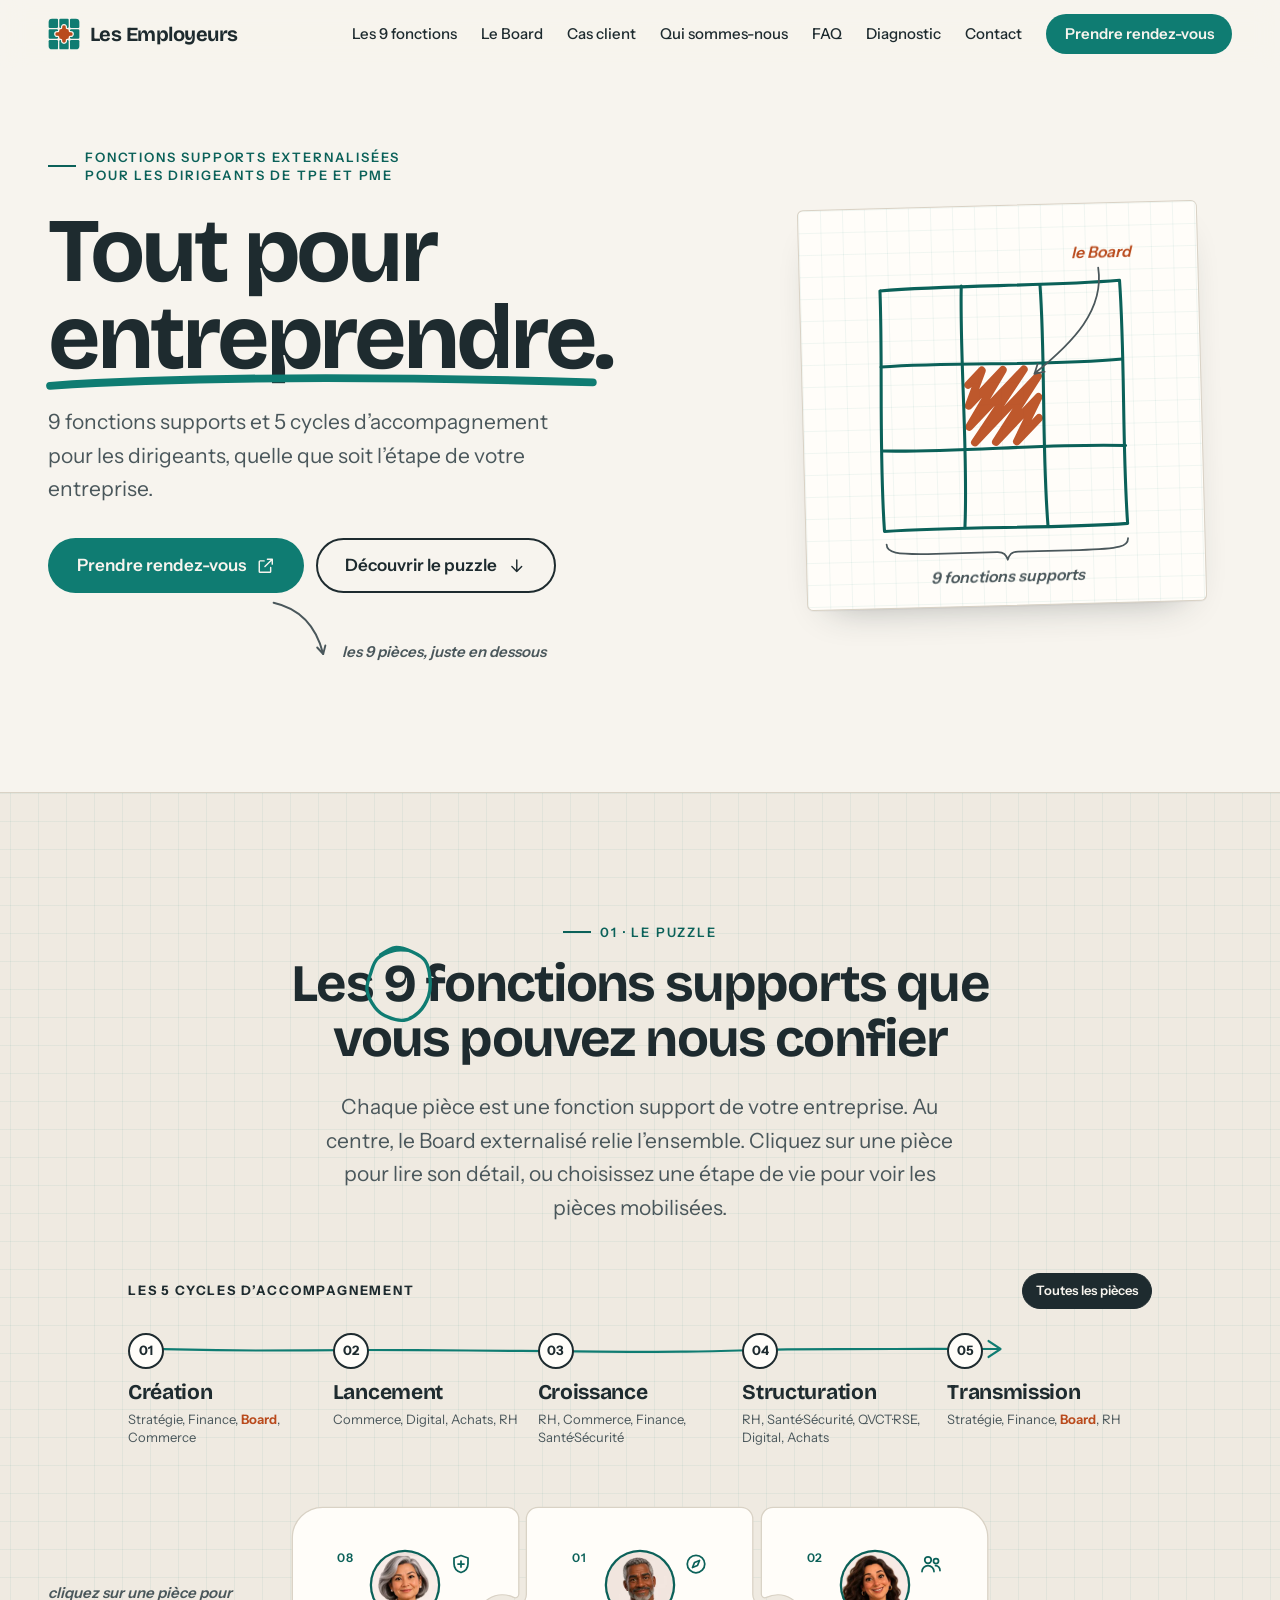
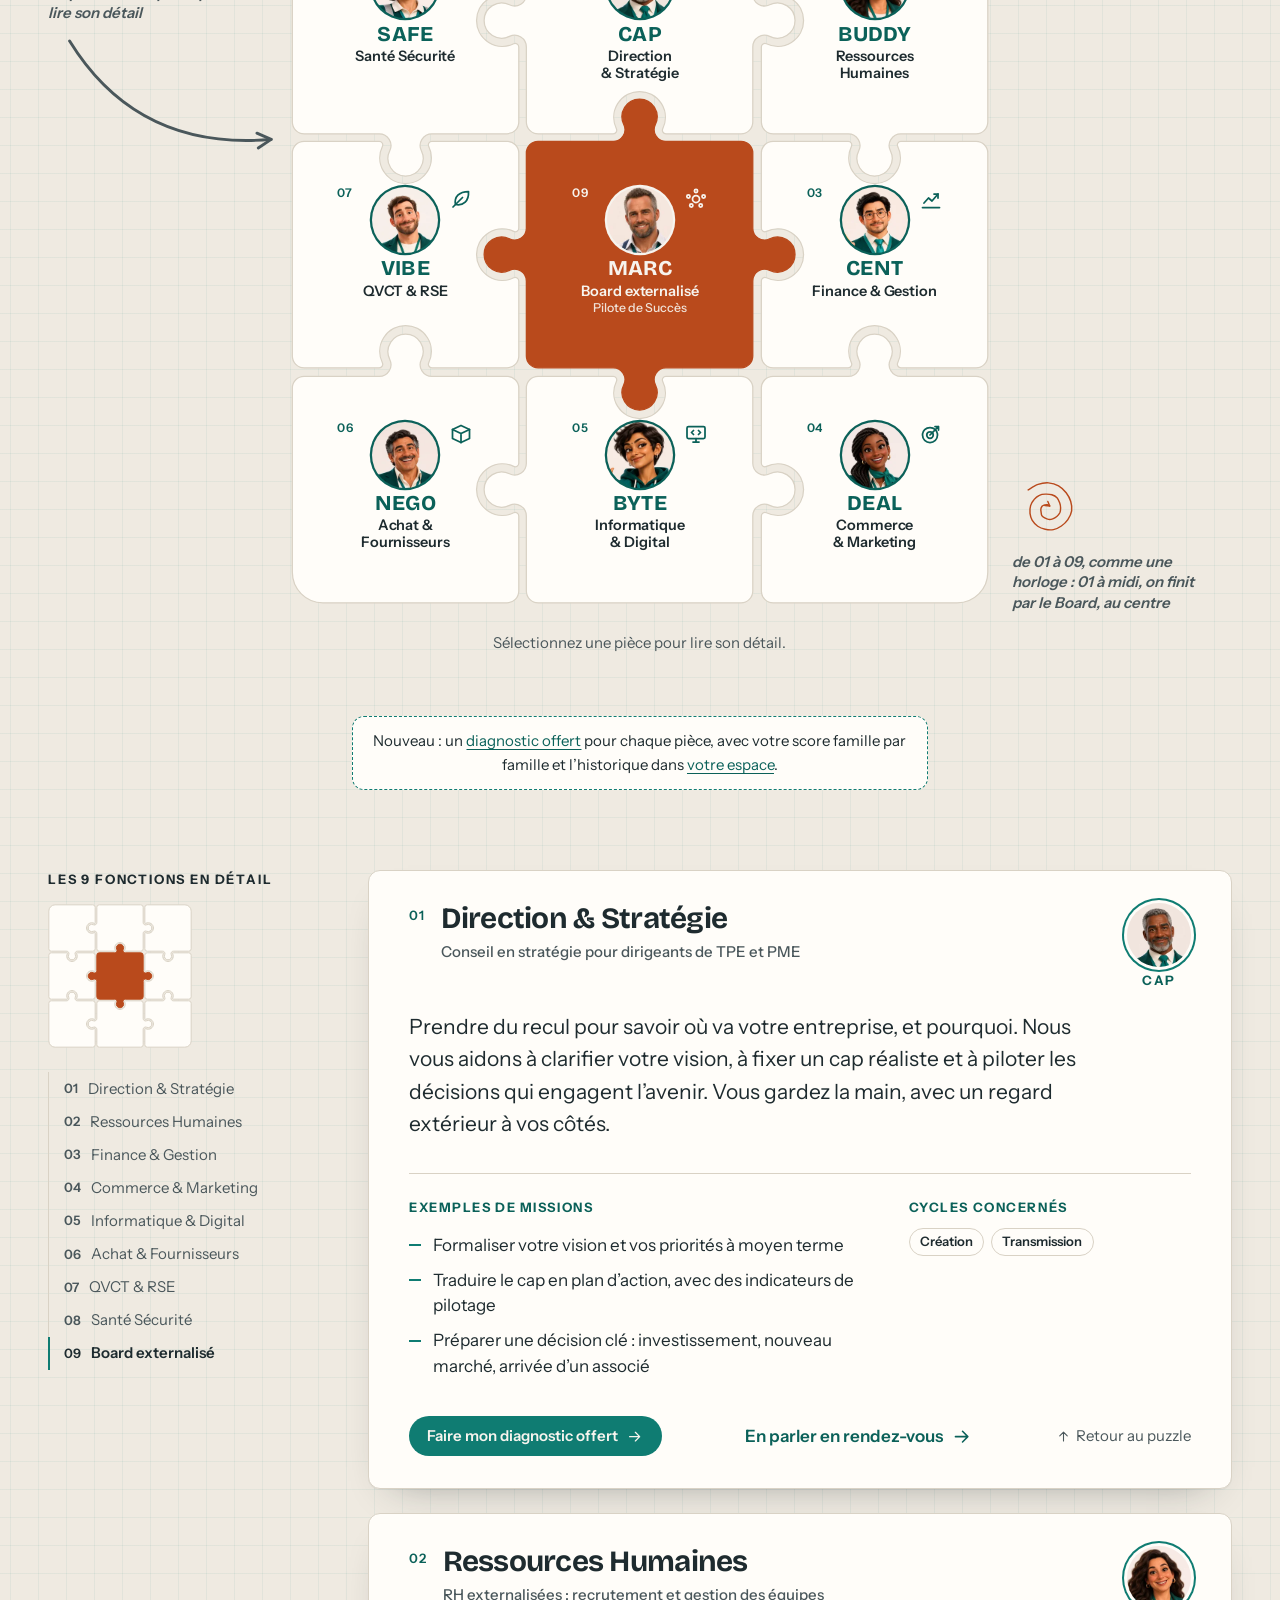
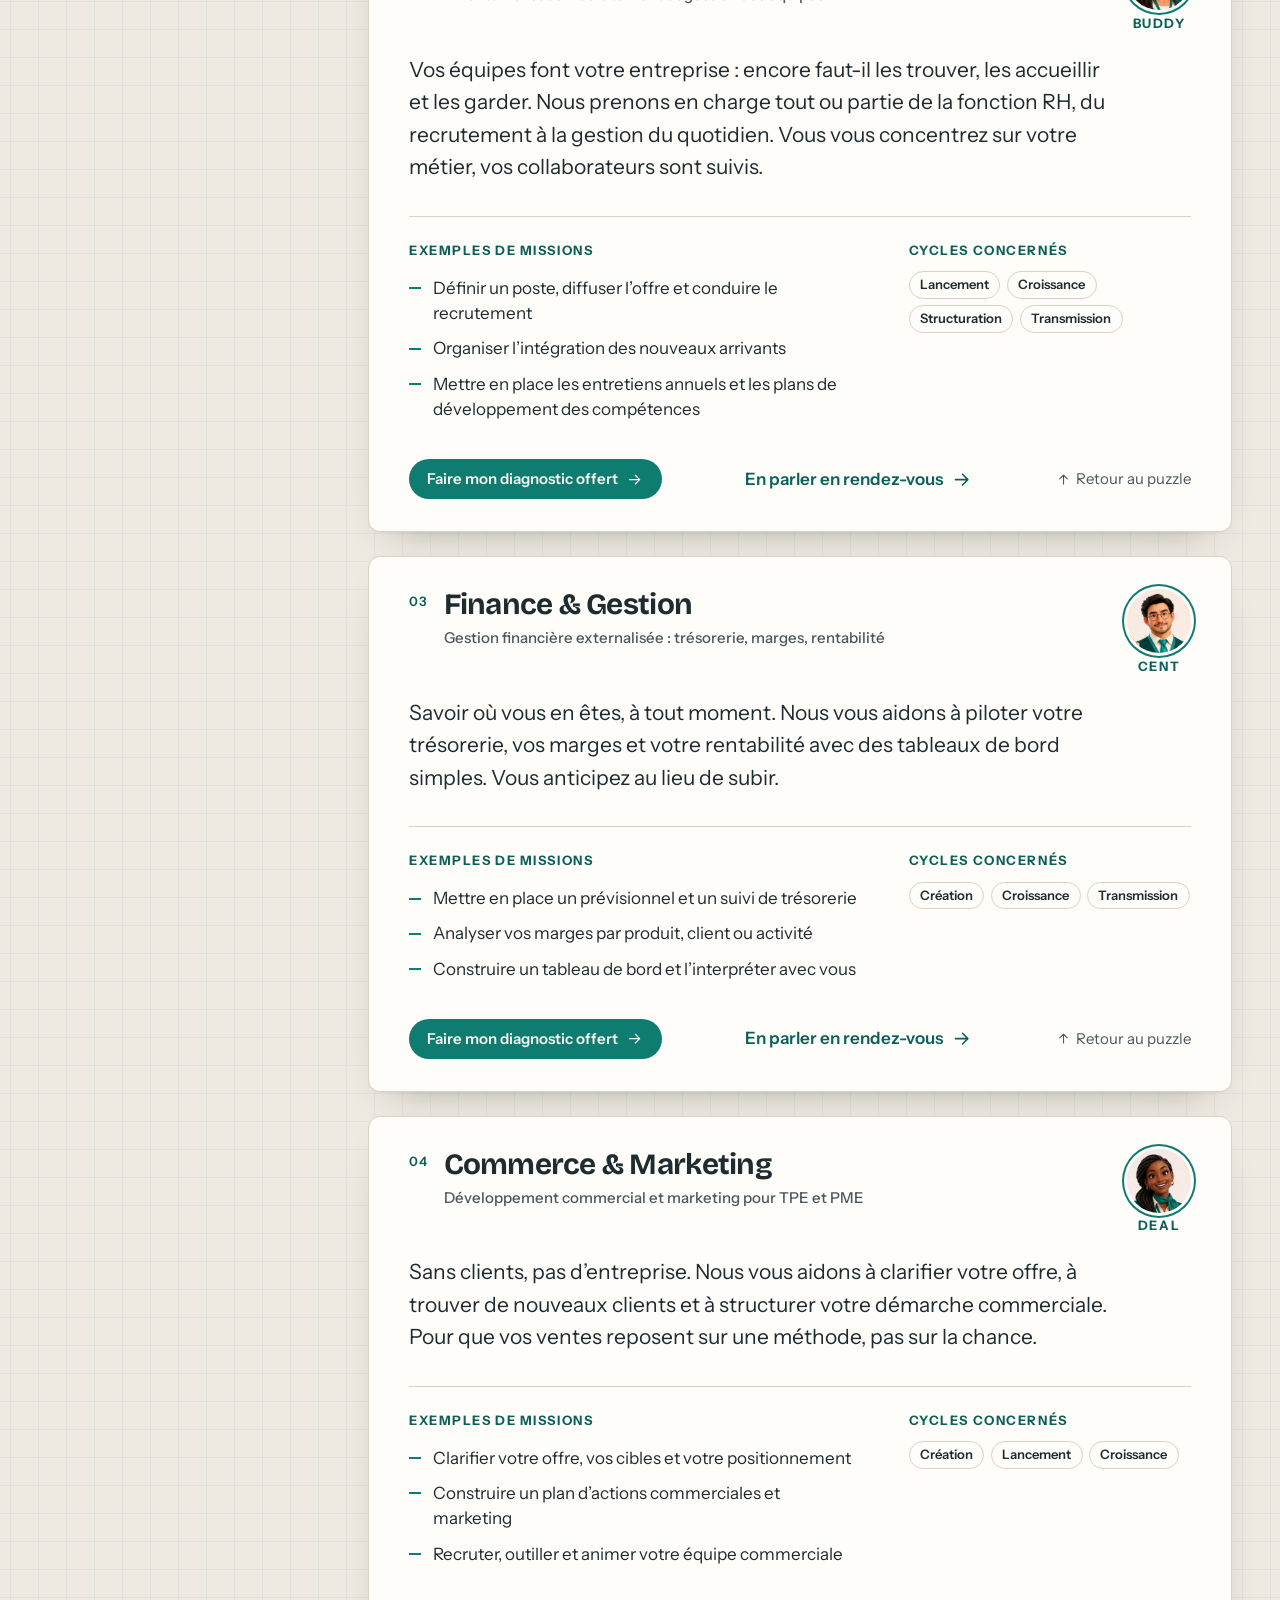
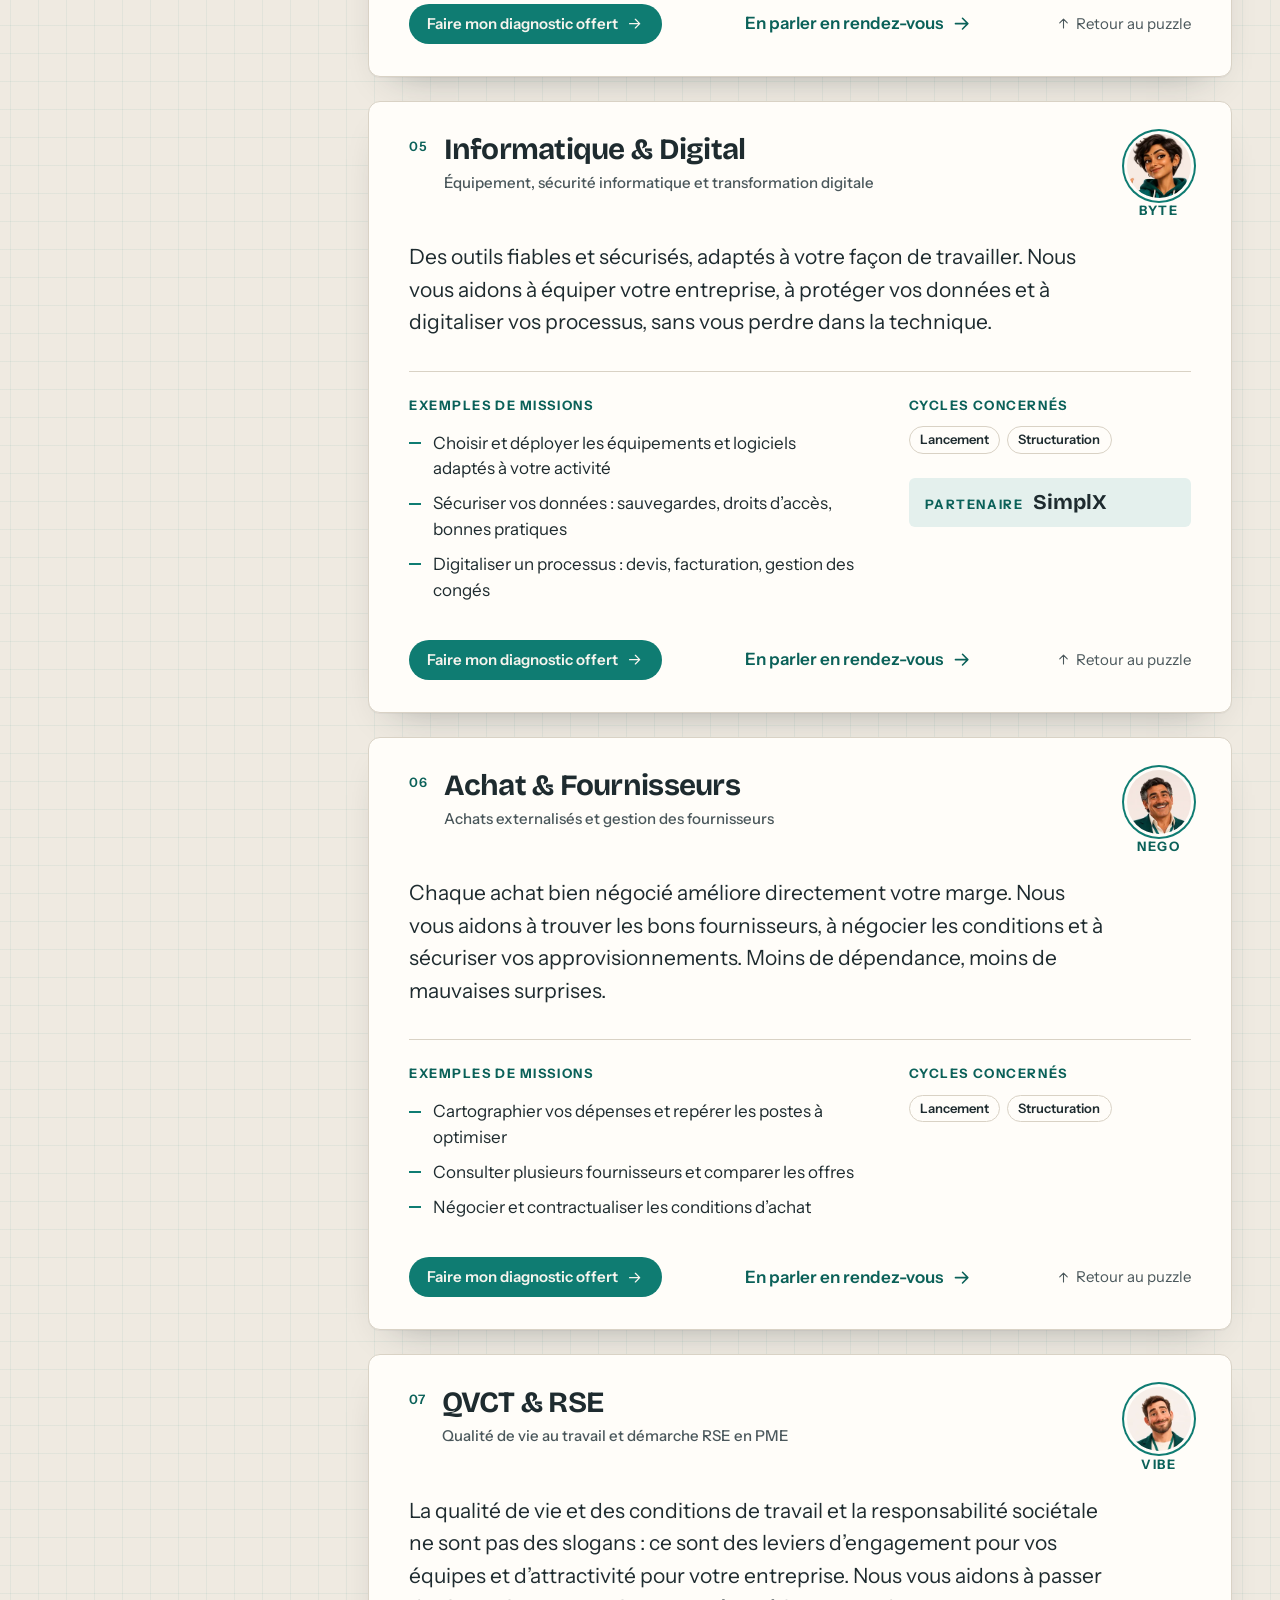
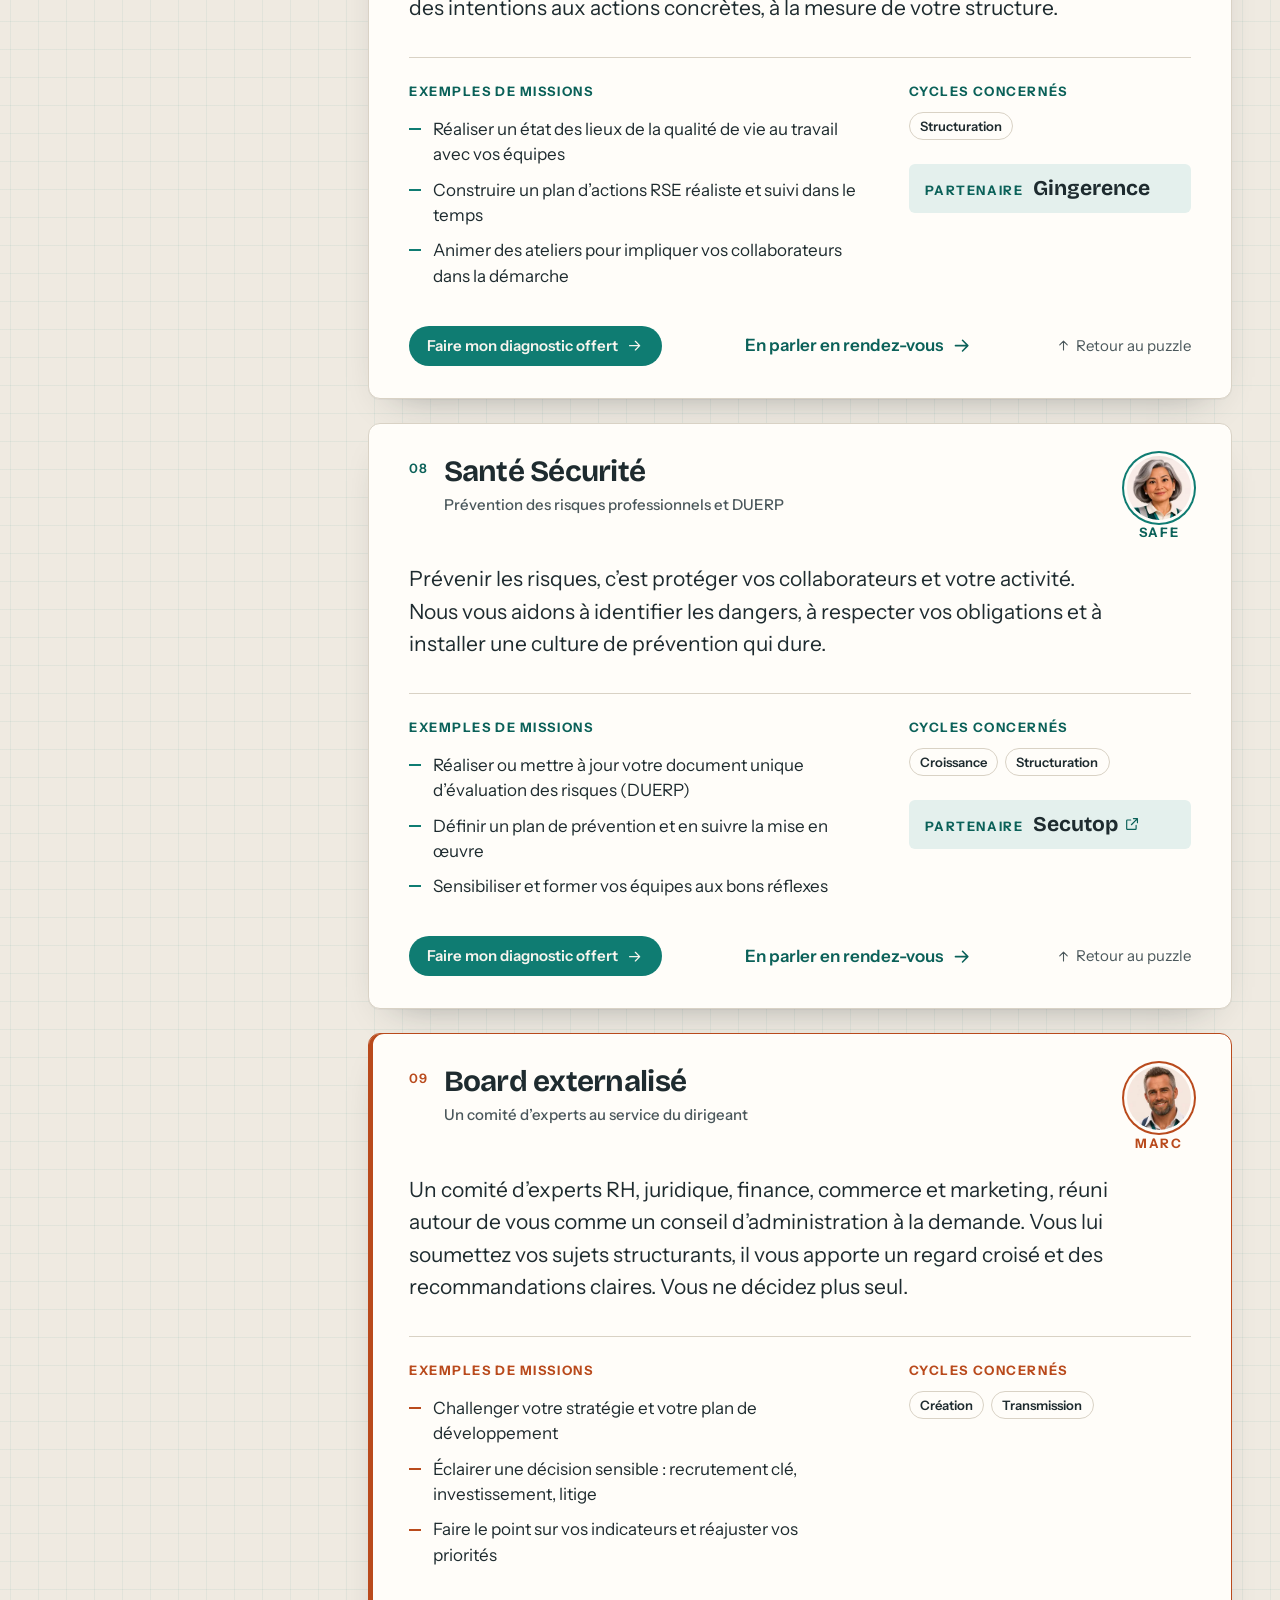
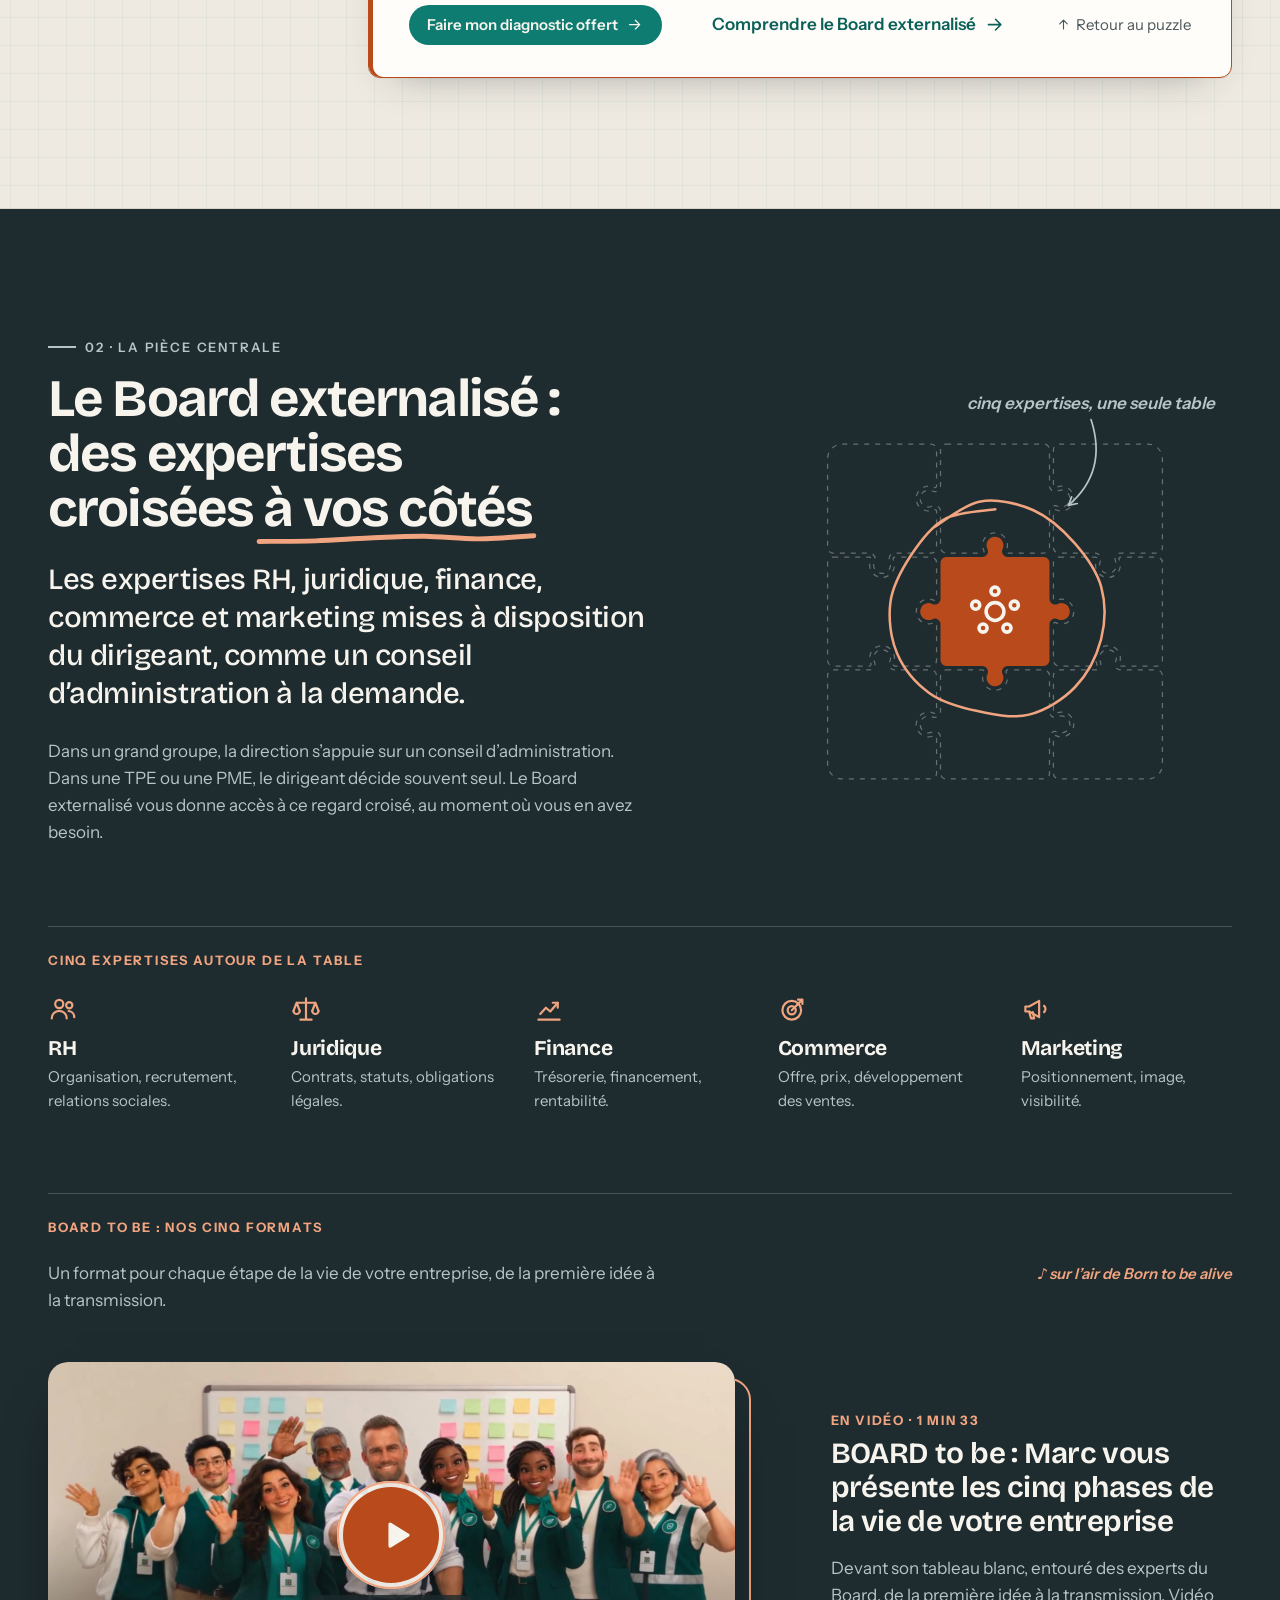
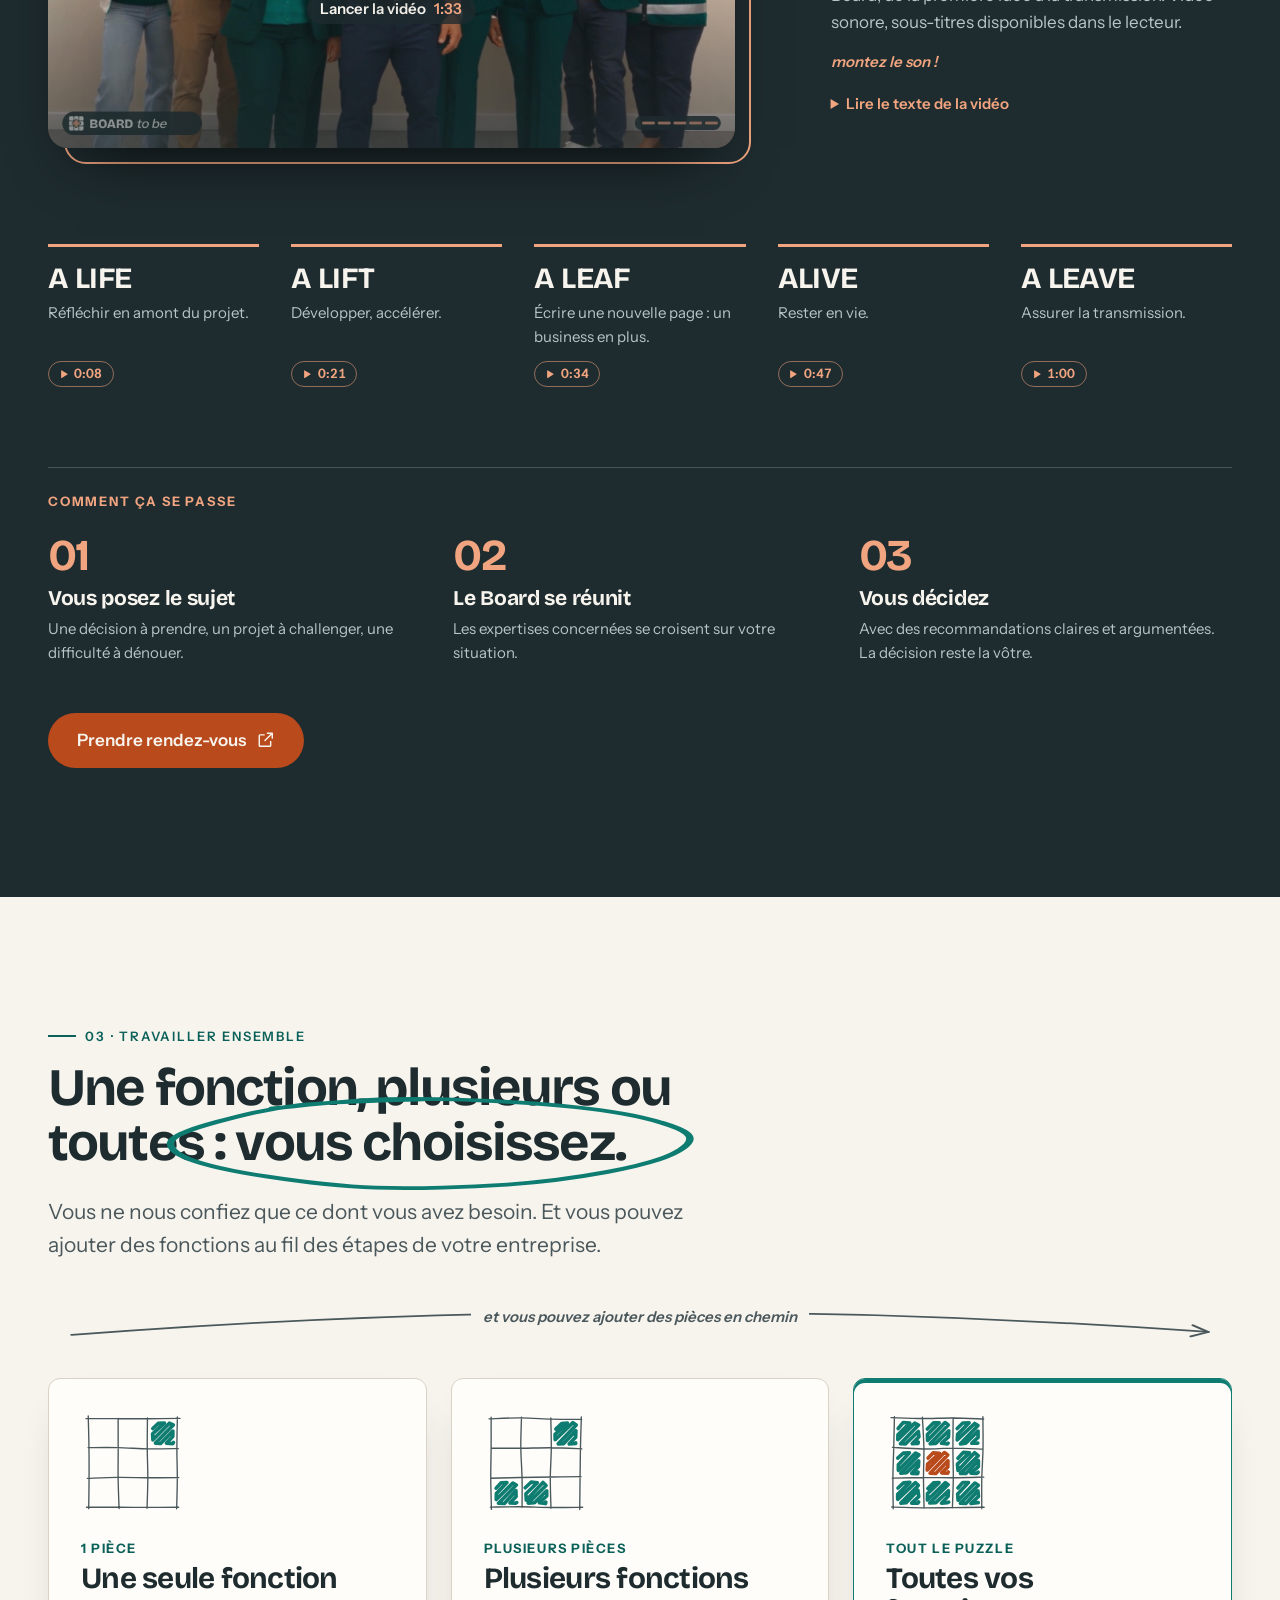
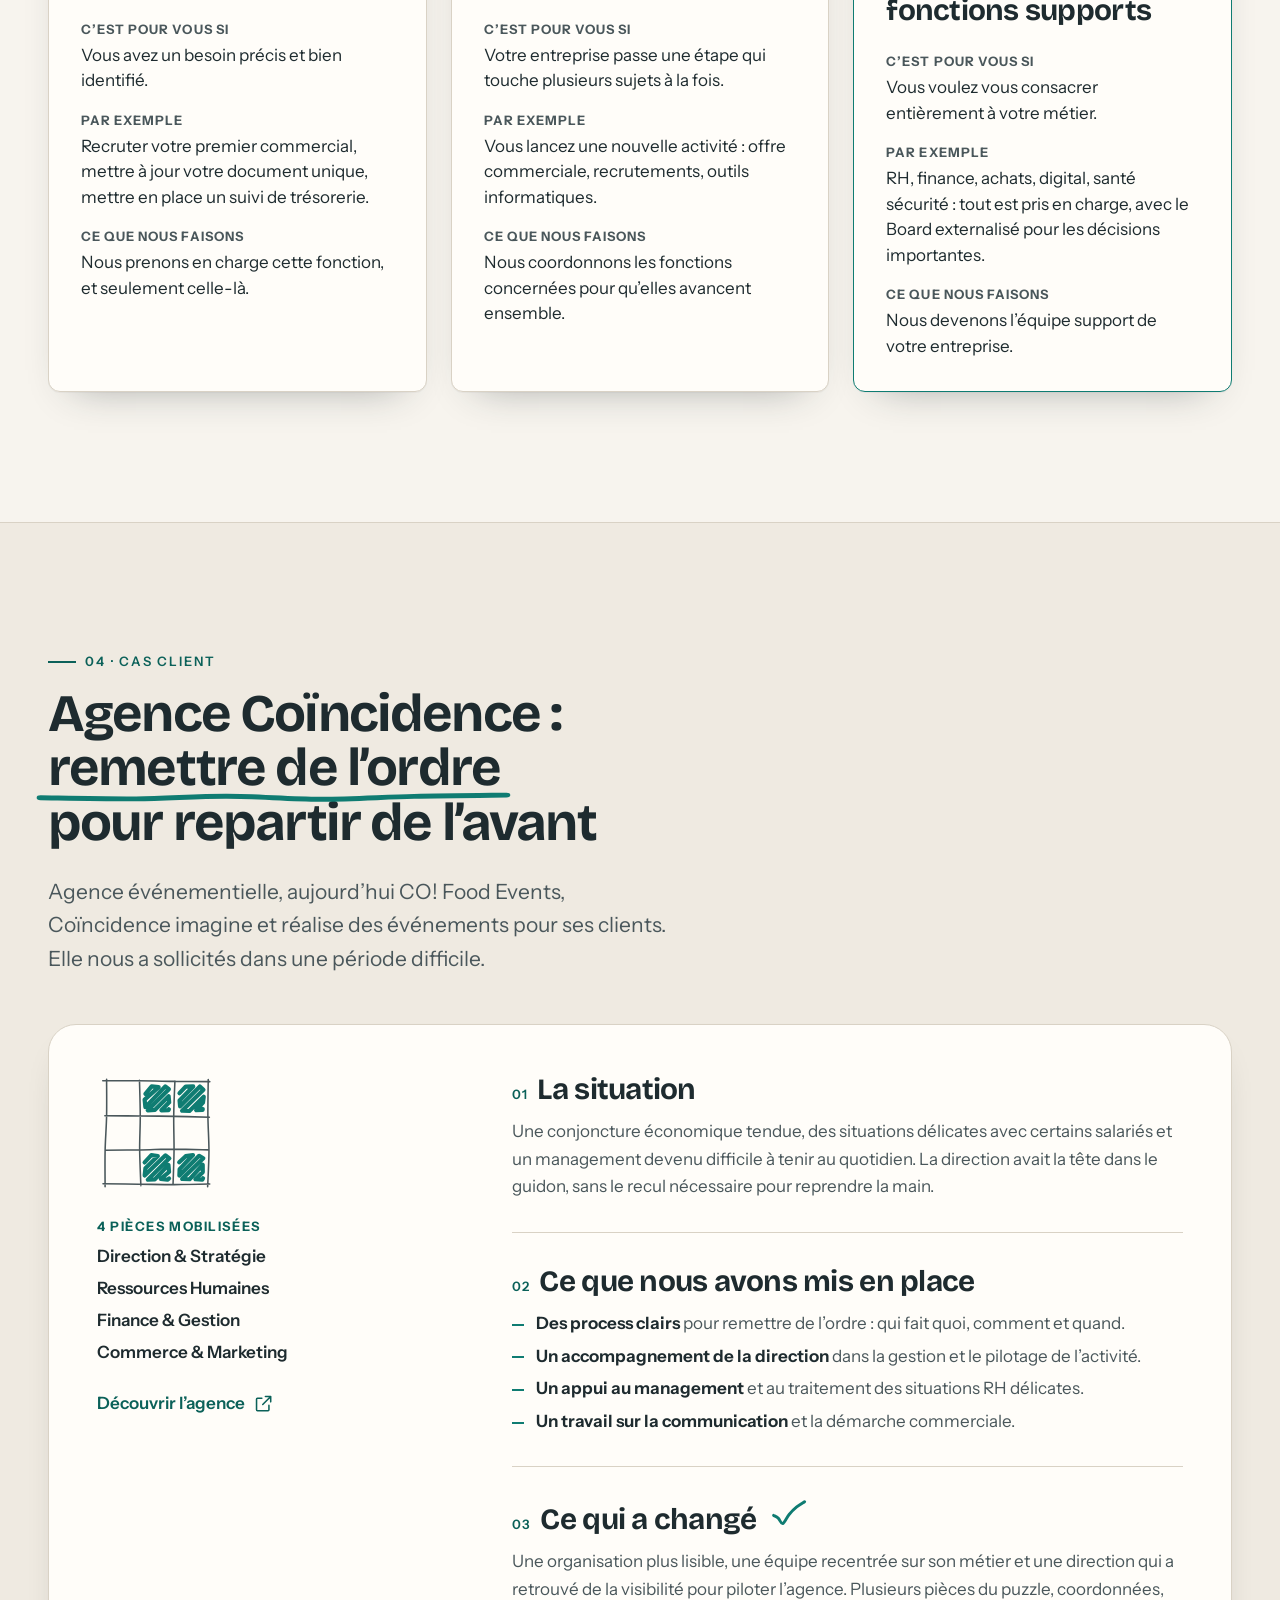
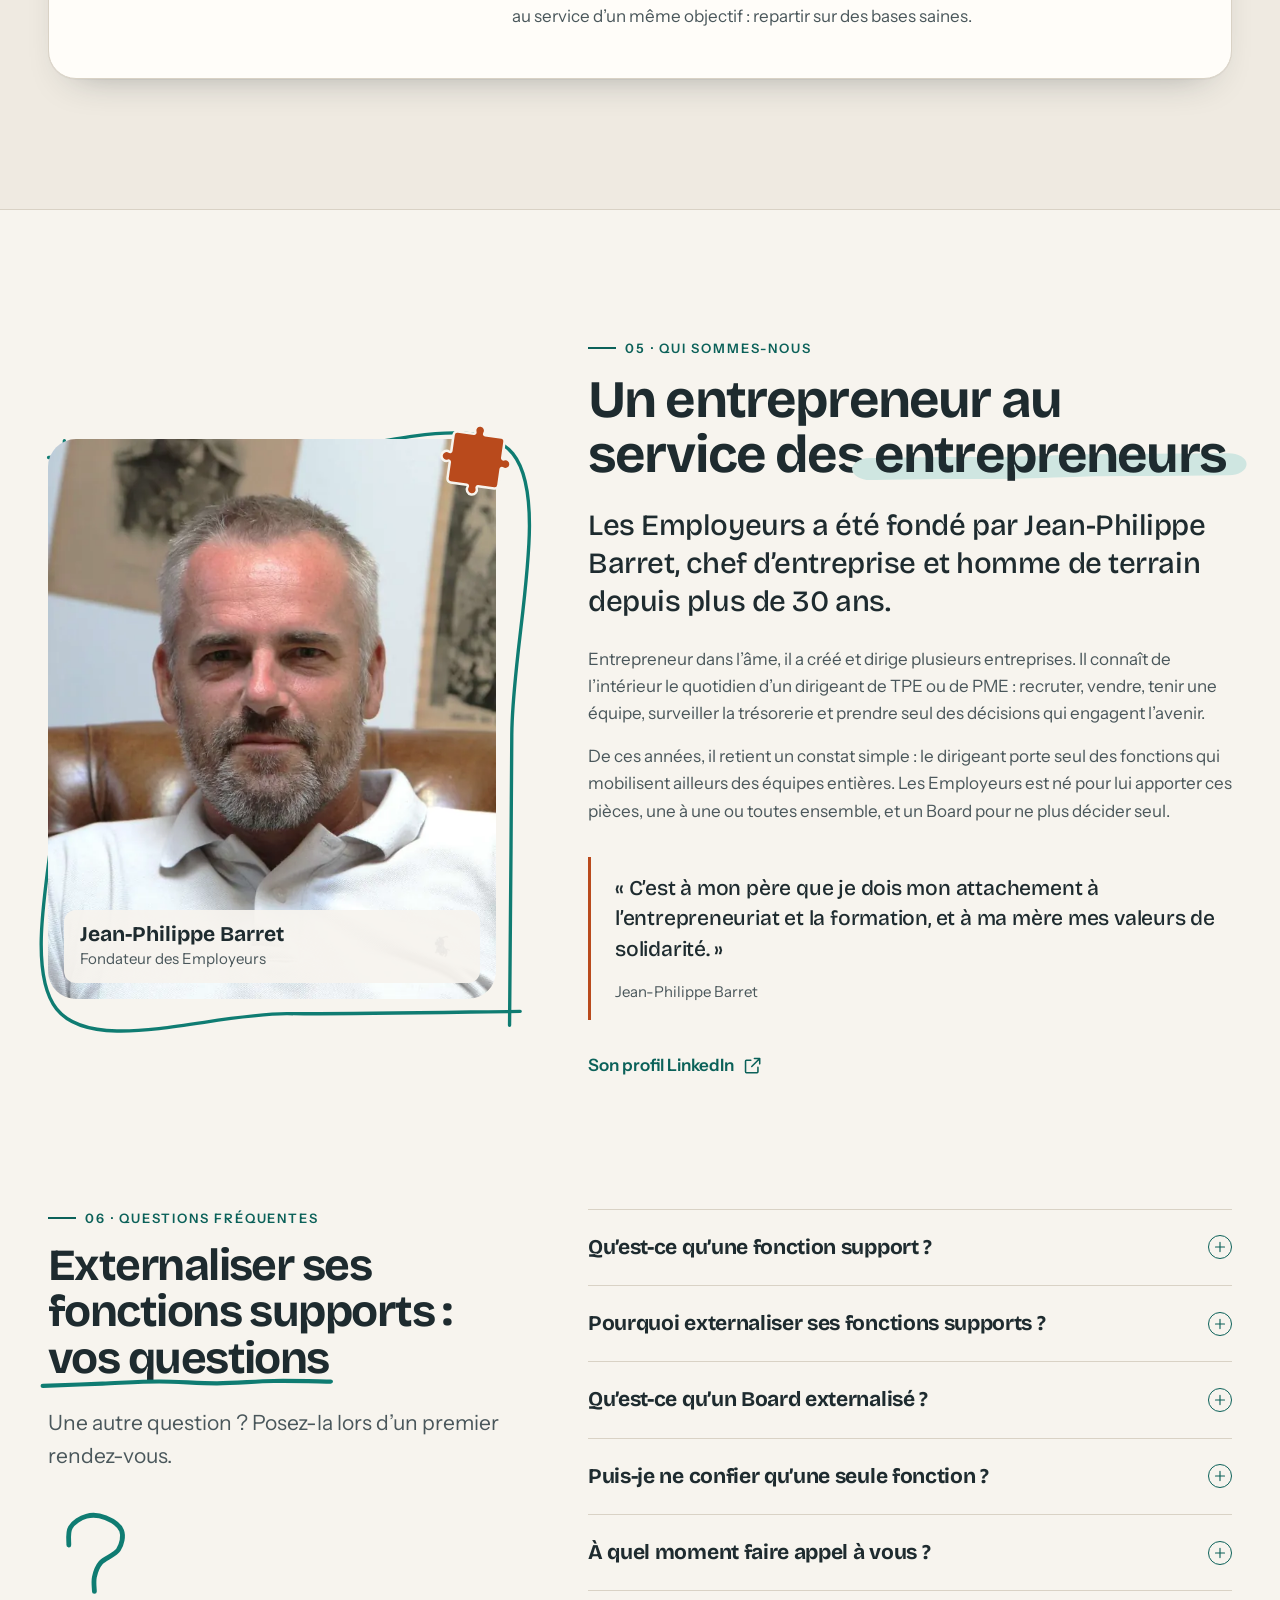
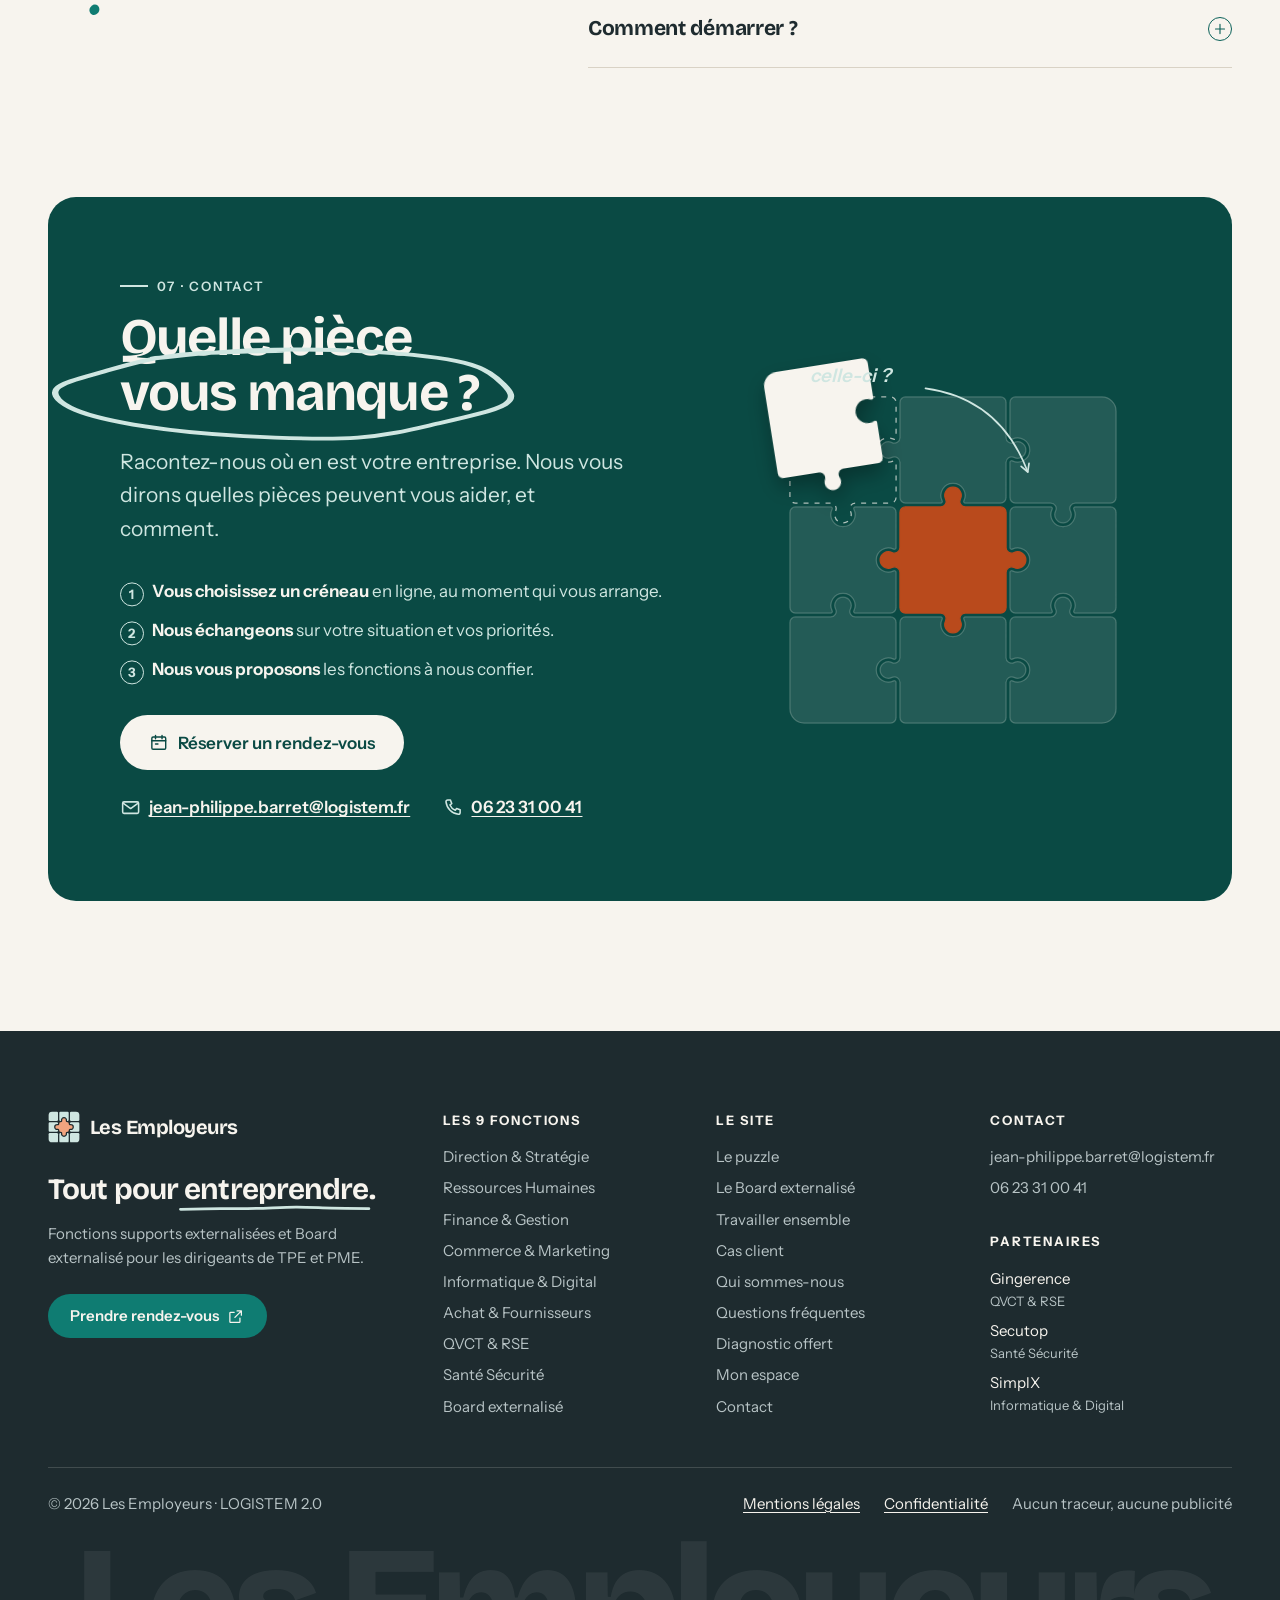
==== commit fdc67695: "Puzzle : numérotation en horloge (01 à midi, 08 en haut à gauche) Les pièces avancent d'une case dan" ====
--- a/index.html
+++ b/index.html
@@ -96,14 +96,14 @@
   <!-- Sprite SVG : icônes (trait 1,75), tracés des 9 pièces et logo, réutilisés via <use href="#…"> -->
   <svg class="sprite" aria-hidden="true" focusable="false">
     <defs>
-    <path id="pz-strategie" d="M29.5 3.5L186.5 3.5A10 10 0 0 1 196.5 13.5L196.5 77.55A3 3 0 0 1 192.18 80.24A22 22 0 1 0 192.18 119.76A3 3 0 0 1 196.5 122.45L196.5 186.5A10 10 0 0 1 186.5 196.5L122.45 196.5A10 10 0 0 0 113.47 210.9A15 15 0 1 1 86.53 210.9A10 10 0 0 0 77.55 196.5L13.5 196.5A10 10 0 0 1 3.5 186.5L3.5 29.5A26 26 0 0 1 29.5 3.5Z" vector-effect="non-scaling-stroke"/>
-    <path id="pz-rh" d="M213.5 3.5L386.5 3.5A10 10 0 0 1 396.5 13.5L396.5 77.55A10 10 0 0 0 410.9 86.53A15 15 0 1 1 410.9 113.47A10 10 0 0 0 396.5 122.45L396.5 186.5A10 10 0 0 1 386.5 196.5L322.45 196.5A3 3 0 0 1 319.76 192.18A22 22 0 1 0 280.24 192.18A3 3 0 0 1 277.55 196.5L213.5 196.5A10 10 0 0 1 203.5 186.5L203.5 122.45A10 10 0 0 0 189.1 113.47A15 15 0 1 1 189.1 86.53A10 10 0 0 0 203.5 77.55L203.5 13.5A10 10 0 0 1 213.5 3.5Z" vector-effect="non-scaling-stroke"/>
-    <path id="pz-finance" d="M413.5 3.5L570.5 3.5A26 26 0 0 1 596.5 29.5L596.5 186.5A10 10 0 0 1 586.5 196.5L522.45 196.5A10 10 0 0 0 513.47 210.9A15 15 0 1 1 486.53 210.9A10 10 0 0 0 477.55 196.5L413.5 196.5A10 10 0 0 1 403.5 186.5L403.5 122.45A3 3 0 0 1 407.82 119.76A22 22 0 1 0 407.82 80.24A3 3 0 0 1 403.5 77.55L403.5 13.5A10 10 0 0 1 413.5 3.5Z" vector-effect="non-scaling-stroke"/>
-    <path id="pz-commerce" d="M413.5 203.5L477.55 203.5A3 3 0 0 1 480.24 207.82A22 22 0 1 0 519.76 207.82A3 3 0 0 1 522.45 203.5L586.5 203.5A10 10 0 0 1 596.5 213.5L596.5 386.5A10 10 0 0 1 586.5 396.5L522.45 396.5A3 3 0 0 1 519.76 392.18A22 22 0 1 0 480.24 392.18A3 3 0 0 1 477.55 396.5L413.5 396.5A10 10 0 0 1 403.5 386.5L403.5 322.45A3 3 0 0 1 407.82 319.76A22 22 0 1 0 407.82 280.24A3 3 0 0 1 403.5 277.55L403.5 213.5A10 10 0 0 1 413.5 203.5Z" vector-effect="non-scaling-stroke"/>
-    <path id="pz-digital" d="M413.5 403.5L477.55 403.5A10 10 0 0 0 486.53 389.1A15 15 0 1 1 513.47 389.1A10 10 0 0 0 522.45 403.5L586.5 403.5A10 10 0 0 1 596.5 413.5L596.5 570.5A26 26 0 0 1 570.5 596.5L413.5 596.5A10 10 0 0 1 403.5 586.5L403.5 522.45A3 3 0 0 1 407.82 519.76A22 22 0 1 0 407.82 480.24A3 3 0 0 1 403.5 477.55L403.5 413.5A10 10 0 0 1 413.5 403.5Z" vector-effect="non-scaling-stroke"/>
-    <path id="pz-achats" d="M213.5 403.5L277.55 403.5A3 3 0 0 1 280.24 407.82A22 22 0 1 0 319.76 407.82A3 3 0 0 1 322.45 403.5L386.5 403.5A10 10 0 0 1 396.5 413.5L396.5 477.55A10 10 0 0 0 410.9 486.53A15 15 0 1 1 410.9 513.47A10 10 0 0 0 396.5 522.45L396.5 586.5A10 10 0 0 1 386.5 596.5L213.5 596.5A10 10 0 0 1 203.5 586.5L203.5 522.45A10 10 0 0 0 189.1 513.47A15 15 0 1 1 189.1 486.53A10 10 0 0 0 203.5 477.55L203.5 413.5A10 10 0 0 1 213.5 403.5Z" vector-effect="non-scaling-stroke"/>
-    <path id="pz-qvct" d="M13.5 403.5L77.55 403.5A10 10 0 0 0 86.53 389.1A15 15 0 1 1 113.47 389.1A10 10 0 0 0 122.45 403.5L186.5 403.5A10 10 0 0 1 196.5 413.5L196.5 477.55A3 3 0 0 1 192.18 480.24A22 22 0 1 0 192.18 519.76A3 3 0 0 1 196.5 522.45L196.5 586.5A10 10 0 0 1 186.5 596.5L29.5 596.5A26 26 0 0 1 3.5 570.5L3.5 413.5A10 10 0 0 1 13.5 403.5Z" vector-effect="non-scaling-stroke"/>
-    <path id="pz-sante" d="M13.5 203.5L77.55 203.5A3 3 0 0 1 80.24 207.82A22 22 0 1 0 119.76 207.82A3 3 0 0 1 122.45 203.5L186.5 203.5A10 10 0 0 1 196.5 213.5L196.5 277.55A3 3 0 0 1 192.18 280.24A22 22 0 1 0 192.18 319.76A3 3 0 0 1 196.5 322.45L196.5 386.5A10 10 0 0 1 186.5 396.5L122.45 396.5A3 3 0 0 1 119.76 392.18A22 22 0 1 0 80.24 392.18A3 3 0 0 1 77.55 396.5L13.5 396.5A10 10 0 0 1 3.5 386.5L3.5 213.5A10 10 0 0 1 13.5 203.5Z" vector-effect="non-scaling-stroke"/>
+    <path id="pz-sante" d="M29.5 3.5L186.5 3.5A10 10 0 0 1 196.5 13.5L196.5 77.55A3 3 0 0 1 192.18 80.24A22 22 0 1 0 192.18 119.76A3 3 0 0 1 196.5 122.45L196.5 186.5A10 10 0 0 1 186.5 196.5L122.45 196.5A10 10 0 0 0 113.47 210.9A15 15 0 1 1 86.53 210.9A10 10 0 0 0 77.55 196.5L13.5 196.5A10 10 0 0 1 3.5 186.5L3.5 29.5A26 26 0 0 1 29.5 3.5Z" vector-effect="non-scaling-stroke"/>
+    <path id="pz-strategie" d="M213.5 3.5L386.5 3.5A10 10 0 0 1 396.5 13.5L396.5 77.55A10 10 0 0 0 410.9 86.53A15 15 0 1 1 410.9 113.47A10 10 0 0 0 396.5 122.45L396.5 186.5A10 10 0 0 1 386.5 196.5L322.45 196.5A3 3 0 0 1 319.76 192.18A22 22 0 1 0 280.24 192.18A3 3 0 0 1 277.55 196.5L213.5 196.5A10 10 0 0 1 203.5 186.5L203.5 122.45A10 10 0 0 0 189.1 113.47A15 15 0 1 1 189.1 86.53A10 10 0 0 0 203.5 77.55L203.5 13.5A10 10 0 0 1 213.5 3.5Z" vector-effect="non-scaling-stroke"/>
+    <path id="pz-rh" d="M413.5 3.5L570.5 3.5A26 26 0 0 1 596.5 29.5L596.5 186.5A10 10 0 0 1 586.5 196.5L522.45 196.5A10 10 0 0 0 513.47 210.9A15 15 0 1 1 486.53 210.9A10 10 0 0 0 477.55 196.5L413.5 196.5A10 10 0 0 1 403.5 186.5L403.5 122.45A3 3 0 0 1 407.82 119.76A22 22 0 1 0 407.82 80.24A3 3 0 0 1 403.5 77.55L403.5 13.5A10 10 0 0 1 413.5 3.5Z" vector-effect="non-scaling-stroke"/>
+    <path id="pz-finance" d="M413.5 203.5L477.55 203.5A3 3 0 0 1 480.24 207.82A22 22 0 1 0 519.76 207.82A3 3 0 0 1 522.45 203.5L586.5 203.5A10 10 0 0 1 596.5 213.5L596.5 386.5A10 10 0 0 1 586.5 396.5L522.45 396.5A3 3 0 0 1 519.76 392.18A22 22 0 1 0 480.24 392.18A3 3 0 0 1 477.55 396.5L413.5 396.5A10 10 0 0 1 403.5 386.5L403.5 322.45A3 3 0 0 1 407.82 319.76A22 22 0 1 0 407.82 280.24A3 3 0 0 1 403.5 277.55L403.5 213.5A10 10 0 0 1 413.5 203.5Z" vector-effect="non-scaling-stroke"/>
+    <path id="pz-commerce" d="M413.5 403.5L477.55 403.5A10 10 0 0 0 486.53 389.1A15 15 0 1 1 513.47 389.1A10 10 0 0 0 522.45 403.5L586.5 403.5A10 10 0 0 1 596.5 413.5L596.5 570.5A26 26 0 0 1 570.5 596.5L413.5 596.5A10 10 0 0 1 403.5 586.5L403.5 522.45A3 3 0 0 1 407.82 519.76A22 22 0 1 0 407.82 480.24A3 3 0 0 1 403.5 477.55L403.5 413.5A10 10 0 0 1 413.5 403.5Z" vector-effect="non-scaling-stroke"/>
+    <path id="pz-digital" d="M213.5 403.5L277.55 403.5A3 3 0 0 1 280.24 407.82A22 22 0 1 0 319.76 407.82A3 3 0 0 1 322.45 403.5L386.5 403.5A10 10 0 0 1 396.5 413.5L396.5 477.55A10 10 0 0 0 410.9 486.53A15 15 0 1 1 410.9 513.47A10 10 0 0 0 396.5 522.45L396.5 586.5A10 10 0 0 1 386.5 596.5L213.5 596.5A10 10 0 0 1 203.5 586.5L203.5 522.45A10 10 0 0 0 189.1 513.47A15 15 0 1 1 189.1 486.53A10 10 0 0 0 203.5 477.55L203.5 413.5A10 10 0 0 1 213.5 403.5Z" vector-effect="non-scaling-stroke"/>
+    <path id="pz-achats" d="M13.5 403.5L77.55 403.5A10 10 0 0 0 86.53 389.1A15 15 0 1 1 113.47 389.1A10 10 0 0 0 122.45 403.5L186.5 403.5A10 10 0 0 1 196.5 413.5L196.5 477.55A3 3 0 0 1 192.18 480.24A22 22 0 1 0 192.18 519.76A3 3 0 0 1 196.5 522.45L196.5 586.5A10 10 0 0 1 186.5 596.5L29.5 596.5A26 26 0 0 1 3.5 570.5L3.5 413.5A10 10 0 0 1 13.5 403.5Z" vector-effect="non-scaling-stroke"/>
+    <path id="pz-qvct" d="M13.5 203.5L77.55 203.5A3 3 0 0 1 80.24 207.82A22 22 0 1 0 119.76 207.82A3 3 0 0 1 122.45 203.5L186.5 203.5A10 10 0 0 1 196.5 213.5L196.5 277.55A3 3 0 0 1 192.18 280.24A22 22 0 1 0 192.18 319.76A3 3 0 0 1 196.5 322.45L196.5 386.5A10 10 0 0 1 186.5 396.5L122.45 396.5A3 3 0 0 1 119.76 392.18A22 22 0 1 0 80.24 392.18A3 3 0 0 1 77.55 396.5L13.5 396.5A10 10 0 0 1 3.5 386.5L3.5 213.5A10 10 0 0 1 13.5 203.5Z" vector-effect="non-scaling-stroke"/>
     <path id="pz-board" d="M213.5 203.5L277.55 203.5A10 10 0 0 0 286.53 189.1A15 15 0 1 1 313.47 189.1A10 10 0 0 0 322.45 203.5L386.5 203.5A10 10 0 0 1 396.5 213.5L396.5 277.55A10 10 0 0 0 410.9 286.53A15 15 0 1 1 410.9 313.47A10 10 0 0 0 396.5 322.45L396.5 386.5A10 10 0 0 1 386.5 396.5L322.45 396.5A10 10 0 0 0 313.47 410.9A15 15 0 1 1 286.53 410.9A10 10 0 0 0 277.55 396.5L213.5 396.5A10 10 0 0 1 203.5 386.5L203.5 322.45A10 10 0 0 0 189.1 313.47A15 15 0 1 1 189.1 286.53A10 10 0 0 0 203.5 277.55L203.5 213.5A10 10 0 0 1 213.5 203.5Z" vector-effect="non-scaling-stroke"/>
     <symbol id="logo-mark" viewBox="0 0 600 600"><path fill="currentColor" d="M76 12L166 12A22 22 0 0 1 188 34L188 166A22 22 0 0 1 166 188L34 188A22 22 0 0 1 12 166L12 76A64 64 0 0 1 76 12Z"/><path fill="currentColor" d="M234 12L366 12A22 22 0 0 1 388 34L388 166A22 22 0 0 1 366 188L360.83 188A4 4 0 0 1 356.9 183.23A58 58 0 1 0 243.1 183.23A4 4 0 0 1 239.17 188L234 188A22 22 0 0 1 212 166L212 34A22 22 0 0 1 234 12Z"/><path fill="currentColor" d="M434 12L524 12A64 64 0 0 1 588 76L588 166A22 22 0 0 1 566 188L434 188A22 22 0 0 1 412 166L412 34A22 22 0 0 1 434 12Z"/><path fill="currentColor" d="M34 212L166 212A22 22 0 0 1 188 234L188 239.17A4 4 0 0 1 183.23 243.1A58 58 0 1 0 183.23 356.9A4 4 0 0 1 188 360.83L188 366A22 22 0 0 1 166 388L34 388A22 22 0 0 1 12 366L12 234A22 22 0 0 1 34 212Z"/><path style="fill:var(--mark-board,#B94A1C)" d="M234 212L239.17 212A28 28 0 0 0 266.64 178.58A34 34 0 1 1 333.36 178.58A28 28 0 0 0 360.83 212L366 212A22 22 0 0 1 388 234L388 239.17A28 28 0 0 0 421.42 266.64A34 34 0 1 1 421.42 333.36A28 28 0 0 0 388 360.83L388 366A22 22 0 0 1 366 388L360.83 388A28 28 0 0 0 333.36 421.42A34 34 0 1 1 266.64 421.42A28 28 0 0 0 239.17 388L234 388A22 22 0 0 1 212 366L212 360.83A28 28 0 0 0 178.58 333.36A34 34 0 1 1 178.58 266.64A28 28 0 0 0 212 239.17L212 234A22 22 0 0 1 234 212Z"/><path fill="currentColor" d="M434 212L566 212A22 22 0 0 1 588 234L588 366A22 22 0 0 1 566 388L434 388A22 22 0 0 1 412 366L412 360.83A4 4 0 0 1 416.77 356.9A58 58 0 1 0 416.77 243.1A4 4 0 0 1 412 239.17L412 234A22 22 0 0 1 434 212Z"/><path fill="currentColor" d="M34 412L166 412A22 22 0 0 1 188 434L188 566A22 22 0 0 1 166 588L76 588A64 64 0 0 1 12 524L12 434A22 22 0 0 1 34 412Z"/><path fill="currentColor" d="M234 412L239.17 412A4 4 0 0 1 243.1 416.77A58 58 0 1 0 356.9 416.77A4 4 0 0 1 360.83 412L366 412A22 22 0 0 1 388 434L388 566A22 22 0 0 1 366 588L234 588A22 22 0 0 1 212 566L212 434A22 22 0 0 1 234 412Z"/><path fill="currentColor" d="M434 412L566 412A22 22 0 0 1 588 434L588 524A64 64 0 0 1 524 588L434 588A22 22 0 0 1 412 566L412 434A22 22 0 0 1 434 412Z"/></symbol>
     </defs>
@@ -231,13 +231,13 @@
           </div>
           <div class="puzzle-note puzzle-note--right" aria-hidden="true" data-ink>
             <svg class="puzzle-note-spiral" viewBox="0 0 120 124" stroke-width="2.4" aria-hidden="true" focusable="false"><path class="ink-path" pathLength="1" d="M26.9 29.8C29.6 28.3 37.8 22.6 43.5 20.7C49.1 18.7 55.2 17.8 60.8 18.1C66.5 18.5 72.7 20.2 77.6 23C82.5 25.7 86.9 30.3 90.3 34.6C93.6 38.9 96.3 43.7 97.8 48.8C99.3 53.8 100.2 59.8 99.4 64.9C98.6 70 96 75.2 93.1 79.4C90.3 83.6 86.3 87.3 82.3 90C78.3 92.8 73.6 95.1 69.1 96C64.6 96.9 59.6 96.4 55.3 95.5C50.9 94.5 46.5 92.9 42.9 90.4C39.3 87.8 35.7 83.7 33.5 80.1C31.4 76.5 30.5 73 30 69C29.6 65 29.9 59.8 31 56C32.1 52.1 34.1 48.9 36.6 46.1C39 43.2 42.4 40.3 45.6 38.8C48.8 37.2 52.3 37 55.8 36.9C59.3 36.8 63.3 37 66.5 38C69.7 39 72.8 40.6 75 42.9C77.1 45.2 78.6 48.7 79.6 51.5C80.6 54.4 81 57.1 81 59.9C81 62.6 80.7 65.6 79.7 68C78.6 70.3 76.7 72.4 74.7 74.1C72.7 75.8 70.2 77.3 67.9 78.1C65.6 78.9 63.1 79.3 60.9 79C58.6 78.8 56.3 77.6 54.5 76.6C52.6 75.6 50.7 74.5 49.7 72.8C48.7 71.2 48.7 68.8 48.5 66.9C48.2 65.1 47.8 63.4 48.1 61.7C48.3 60.1 49.3 58.1 50.1 57.1C50.9 56.1 51.8 55.9 53 55.5C54.3 55.1 56.4 54.8 57.7 54.7C59 54.6 59.7 54.6 60.6 54.9C61.5 55.2 62.6 56.3 62.9 56.6"/><path class="ink-path" pathLength="1" style="--d:.7s" d="M54.8 55.9L62.9 56.6L59.7 49.1"/></svg>
-            <span class="note-text ink-text" style="--d:.4s">de 01 à 09, en escargot&nbsp;: on finit par le Board, au centre</span>
+            <span class="note-text ink-text" style="--d:.4s">de 01 à 09, comme une horloge&nbsp;: 01 à midi, on finit par le Board, au centre</span>
           </div>
           <ul class="puzzle" id="puzzle-grid" role="list" aria-label="Les 9 pièces du puzzle">
 
-            <li class="puzzle-slot" style="grid-area:1 / 1">
-              <a class="piece" id="piece-strategie" href="#fonction-strategie" data-piece="strategie" data-cycles="creation transmission" data-short="Stratégie" style="--i:0;--sx:-16%;--sy:-16%">
-                <svg class="piece-shape" viewBox="-36 -36 272 272" aria-hidden="true" focusable="false">
+            <li class="puzzle-slot" style="grid-area:1 / 2">
+              <a class="piece" id="piece-strategie" href="#fonction-strategie" data-piece="strategie" data-cycles="creation transmission" data-short="Stratégie" style="--i:0;--sx:0%;--sy:-20%">
+                <svg class="piece-shape" viewBox="164 -36 272 272" aria-hidden="true" focusable="false">
                   <use class="piece-fill" href="#pz-strategie"/>
                   <use class="piece-ring" href="#pz-strategie"/>
                   <use class="piece-ring-core" href="#pz-strategie"/>
@@ -252,9 +252,9 @@
                 </span>
               </a>
             </li>
-            <li class="puzzle-slot" style="grid-area:1 / 2">
-              <a class="piece" id="piece-rh" href="#fonction-rh" data-piece="rh" data-cycles="lancement croissance structuration transmission" data-short="RH" style="--i:1;--sx:0%;--sy:-20%">
-                <svg class="piece-shape" viewBox="164 -36 272 272" aria-hidden="true" focusable="false">
+            <li class="puzzle-slot" style="grid-area:1 / 3">
+              <a class="piece" id="piece-rh" href="#fonction-rh" data-piece="rh" data-cycles="lancement croissance structuration transmission" data-short="RH" style="--i:1;--sx:16%;--sy:-16%">
+                <svg class="piece-shape" viewBox="364 -36 272 272" aria-hidden="true" focusable="false">
                   <use class="piece-fill" href="#pz-rh"/>
                   <use class="piece-ring" href="#pz-rh"/>
                   <use class="piece-ring-core" href="#pz-rh"/>
@@ -269,9 +269,9 @@
                 </span>
               </a>
             </li>
-            <li class="puzzle-slot" style="grid-area:1 / 3">
-              <a class="piece" id="piece-finance" href="#fonction-finance" data-piece="finance" data-cycles="creation croissance transmission" data-short="Finance" style="--i:2;--sx:16%;--sy:-16%">
-                <svg class="piece-shape" viewBox="364 -36 272 272" aria-hidden="true" focusable="false">
+            <li class="puzzle-slot" style="grid-area:2 / 3">
+              <a class="piece" id="piece-finance" href="#fonction-finance" data-piece="finance" data-cycles="creation croissance transmission" data-short="Finance" style="--i:2;--sx:20%;--sy:0%">
+                <svg class="piece-shape" viewBox="364 164 272 272" aria-hidden="true" focusable="false">
                   <use class="piece-fill" href="#pz-finance"/>
                   <use class="piece-ring" href="#pz-finance"/>
                   <use class="piece-ring-core" href="#pz-finance"/>
@@ -286,9 +286,9 @@
                 </span>
               </a>
             </li>
-            <li class="puzzle-slot" style="grid-area:2 / 3">
-              <a class="piece" id="piece-commerce" href="#fonction-commerce" data-piece="commerce" data-cycles="creation lancement croissance" data-short="Commerce" style="--i:3;--sx:20%;--sy:0%">
-                <svg class="piece-shape" viewBox="364 164 272 272" aria-hidden="true" focusable="false">
+            <li class="puzzle-slot" style="grid-area:3 / 3">
+              <a class="piece" id="piece-commerce" href="#fonction-commerce" data-piece="commerce" data-cycles="creation lancement croissance" data-short="Commerce" style="--i:3;--sx:16%;--sy:16%">
+                <svg class="piece-shape" viewBox="364 364 272 272" aria-hidden="true" focusable="false">
                   <use class="piece-fill" href="#pz-commerce"/>
                   <use class="piece-ring" href="#pz-commerce"/>
                   <use class="piece-ring-core" href="#pz-commerce"/>
@@ -303,9 +303,9 @@
                 </span>
               </a>
             </li>
-            <li class="puzzle-slot" style="grid-area:3 / 3">
-              <a class="piece" id="piece-digital" href="#fonction-digital" data-piece="digital" data-cycles="lancement structuration" data-short="Digital" style="--i:4;--sx:16%;--sy:16%">
-                <svg class="piece-shape" viewBox="364 364 272 272" aria-hidden="true" focusable="false">
+            <li class="puzzle-slot" style="grid-area:3 / 2">
+              <a class="piece" id="piece-digital" href="#fonction-digital" data-piece="digital" data-cycles="lancement structuration" data-short="Digital" style="--i:4;--sx:0%;--sy:20%">
+                <svg class="piece-shape" viewBox="164 364 272 272" aria-hidden="true" focusable="false">
                   <use class="piece-fill" href="#pz-digital"/>
                   <use class="piece-ring" href="#pz-digital"/>
                   <use class="piece-ring-core" href="#pz-digital"/>
@@ -320,9 +320,9 @@
                 </span>
               </a>
             </li>
-            <li class="puzzle-slot" style="grid-area:3 / 2">
-              <a class="piece" id="piece-achats" href="#fonction-achats" data-piece="achats" data-cycles="lancement structuration" data-short="Achats" style="--i:5;--sx:0%;--sy:20%">
-                <svg class="piece-shape" viewBox="164 364 272 272" aria-hidden="true" focusable="false">
+            <li class="puzzle-slot" style="grid-area:3 / 1">
+              <a class="piece" id="piece-achats" href="#fonction-achats" data-piece="achats" data-cycles="lancement structuration" data-short="Achats" style="--i:5;--sx:-16%;--sy:16%">
+                <svg class="piece-shape" viewBox="-36 364 272 272" aria-hidden="true" focusable="false">
                   <use class="piece-fill" href="#pz-achats"/>
                   <use class="piece-ring" href="#pz-achats"/>
                   <use class="piece-ring-core" href="#pz-achats"/>
@@ -336,9 +336,9 @@
                   <span class="piece-label-short" aria-hidden="true">Achats</span>
                 </span>
               </a>
-            </li>            <li class="puzzle-slot" style="grid-area:3 / 1">
-              <a class="piece" id="piece-qvct" href="#fonction-qvct" data-piece="qvct" data-cycles="structuration" data-short="QVCT·RSE" style="--i:6;--sx:-16%;--sy:16%">
-                <svg class="piece-shape" viewBox="-36 364 272 272" aria-hidden="true" focusable="false">
+            </li>            <li class="puzzle-slot" style="grid-area:2 / 1">
+              <a class="piece" id="piece-qvct" href="#fonction-qvct" data-piece="qvct" data-cycles="structuration" data-short="QVCT·RSE" style="--i:6;--sx:-20%;--sy:0%">
+                <svg class="piece-shape" viewBox="-36 164 272 272" aria-hidden="true" focusable="false">
                   <use class="piece-fill" href="#pz-qvct"/>
                   <use class="piece-ring" href="#pz-qvct"/>
                   <use class="piece-ring-core" href="#pz-qvct"/>
@@ -353,9 +353,9 @@
                 </span>
               </a>
             </li>
-            <li class="puzzle-slot" style="grid-area:2 / 1">
-              <a class="piece" id="piece-sante" href="#fonction-sante" data-piece="sante" data-cycles="croissance structuration" data-short="Santé·Sécurité" style="--i:7;--sx:-20%;--sy:0%">
-                <svg class="piece-shape" viewBox="-36 164 272 272" aria-hidden="true" focusable="false">
+            <li class="puzzle-slot" style="grid-area:1 / 1">
+              <a class="piece" id="piece-sante" href="#fonction-sante" data-piece="sante" data-cycles="croissance structuration" data-short="Santé·Sécurité" style="--i:7;--sx:-16%;--sy:-16%">
+                <svg class="piece-shape" viewBox="-36 -36 272 272" aria-hidden="true" focusable="false">
                   <use class="piece-fill" href="#pz-sante"/>
                   <use class="piece-ring" href="#pz-sante"/>
                   <use class="piece-ring-core" href="#pz-sante"/>
--- a/assets/css/styles.css
+++ b/assets/css/styles.css
@@ -928,7 +928,7 @@
 .piece.is-dimmed .piece-avatar { filter: grayscale(1); opacity: 0.55; }
 .piece--board.is-dimmed .piece-avatar { filter: none; opacity: 1; }
 
-/* Assemblage : les pièces arrivent écartées et s’emboîtent en escargot, le Board en dernier
+/* Assemblage : les pièces arrivent écartées et s’emboîtent dans l’ordre de l’horloge, le Board en dernier
    (classe ajoutée par main.js ; ordre --i et écarts --sx/--sy portés par chaque pièce dans le HTML) */
 .puzzle.is-scattered .piece {
   opacity: 0;
@@ -1681,7 +1681,7 @@
 .contact-art use.is-slot { fill: none; stroke: rgb(247 244 238 / 0.7); stroke-dasharray: 5 6; }
 .contact-art use.is-missing { fill: var(--color-on-dark); stroke: none; }
 .contact-art-float {
-  transform: translate(46px, -70px) rotate(9deg);
+  transform: translate(-34px, -58px) rotate(-9deg);
   transform-box: fill-box;
   transform-origin: center;
   filter: drop-shadow(0 18px 18px rgb(0 0 0 / 0.3));
@@ -1690,8 +1690,8 @@
   .contact-art-float { animation: float 5s ease-in-out infinite; }
 }
 @keyframes float {
-  0%, 100% { transform: translate(46px, -70px) rotate(9deg); }
-  50% { transform: translate(46px, -82px) rotate(6deg); }
+  0%, 100% { transform: translate(-34px, -58px) rotate(-9deg); }
+  50% { transform: translate(-34px, -70px) rotate(-6deg); }
 }
 
 /* ==========================================================================
